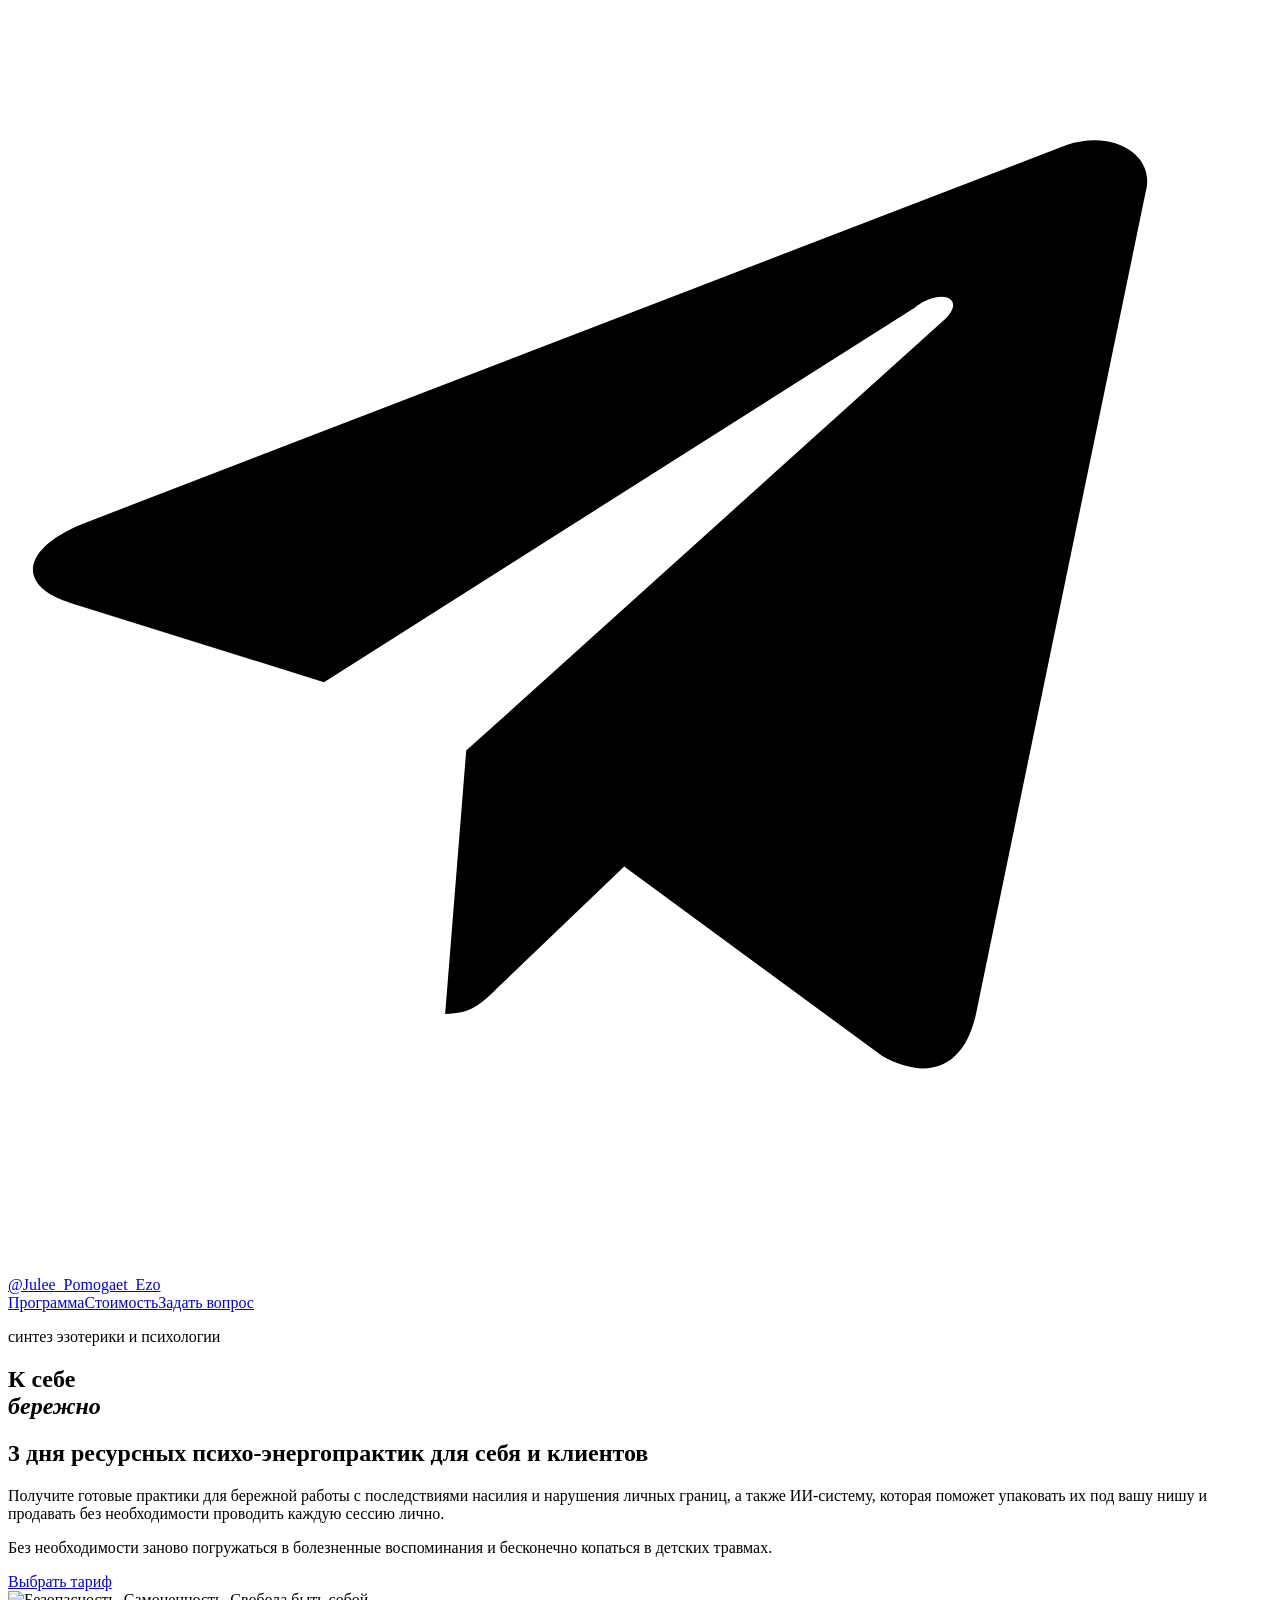
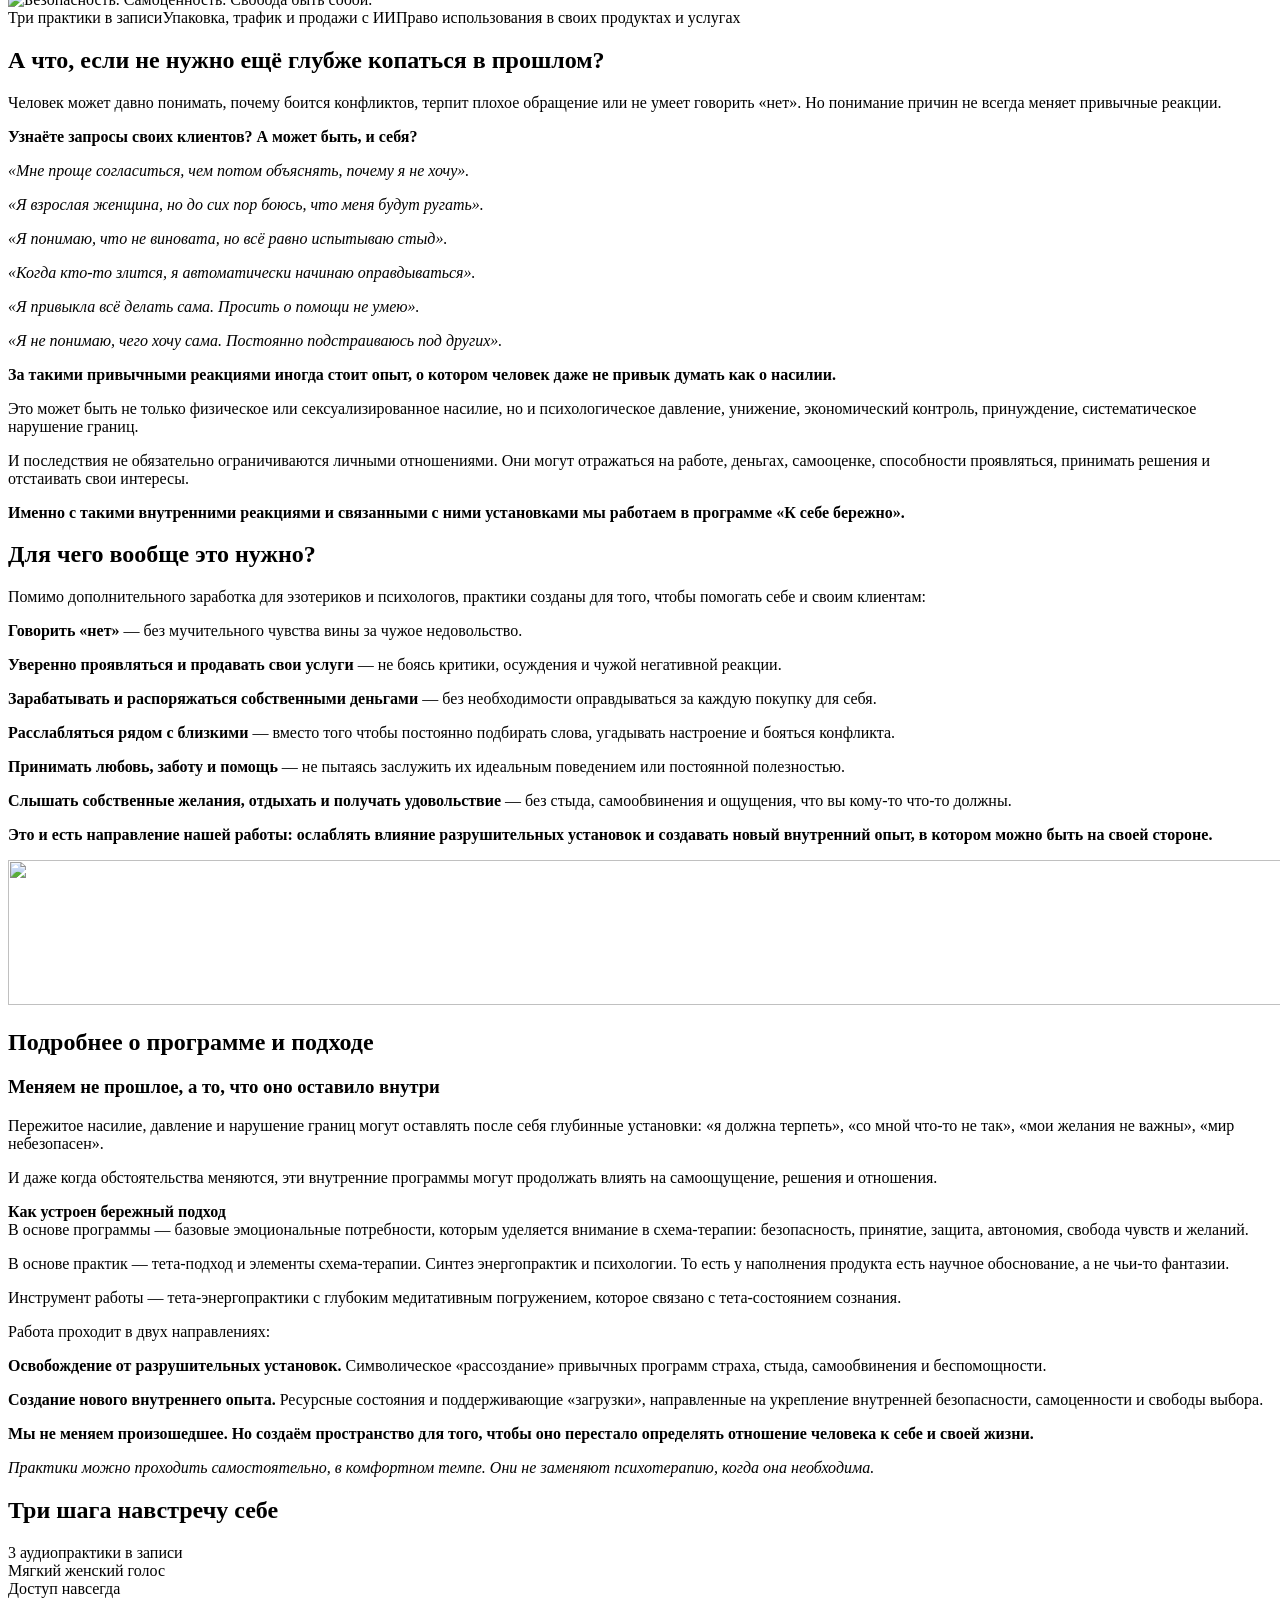
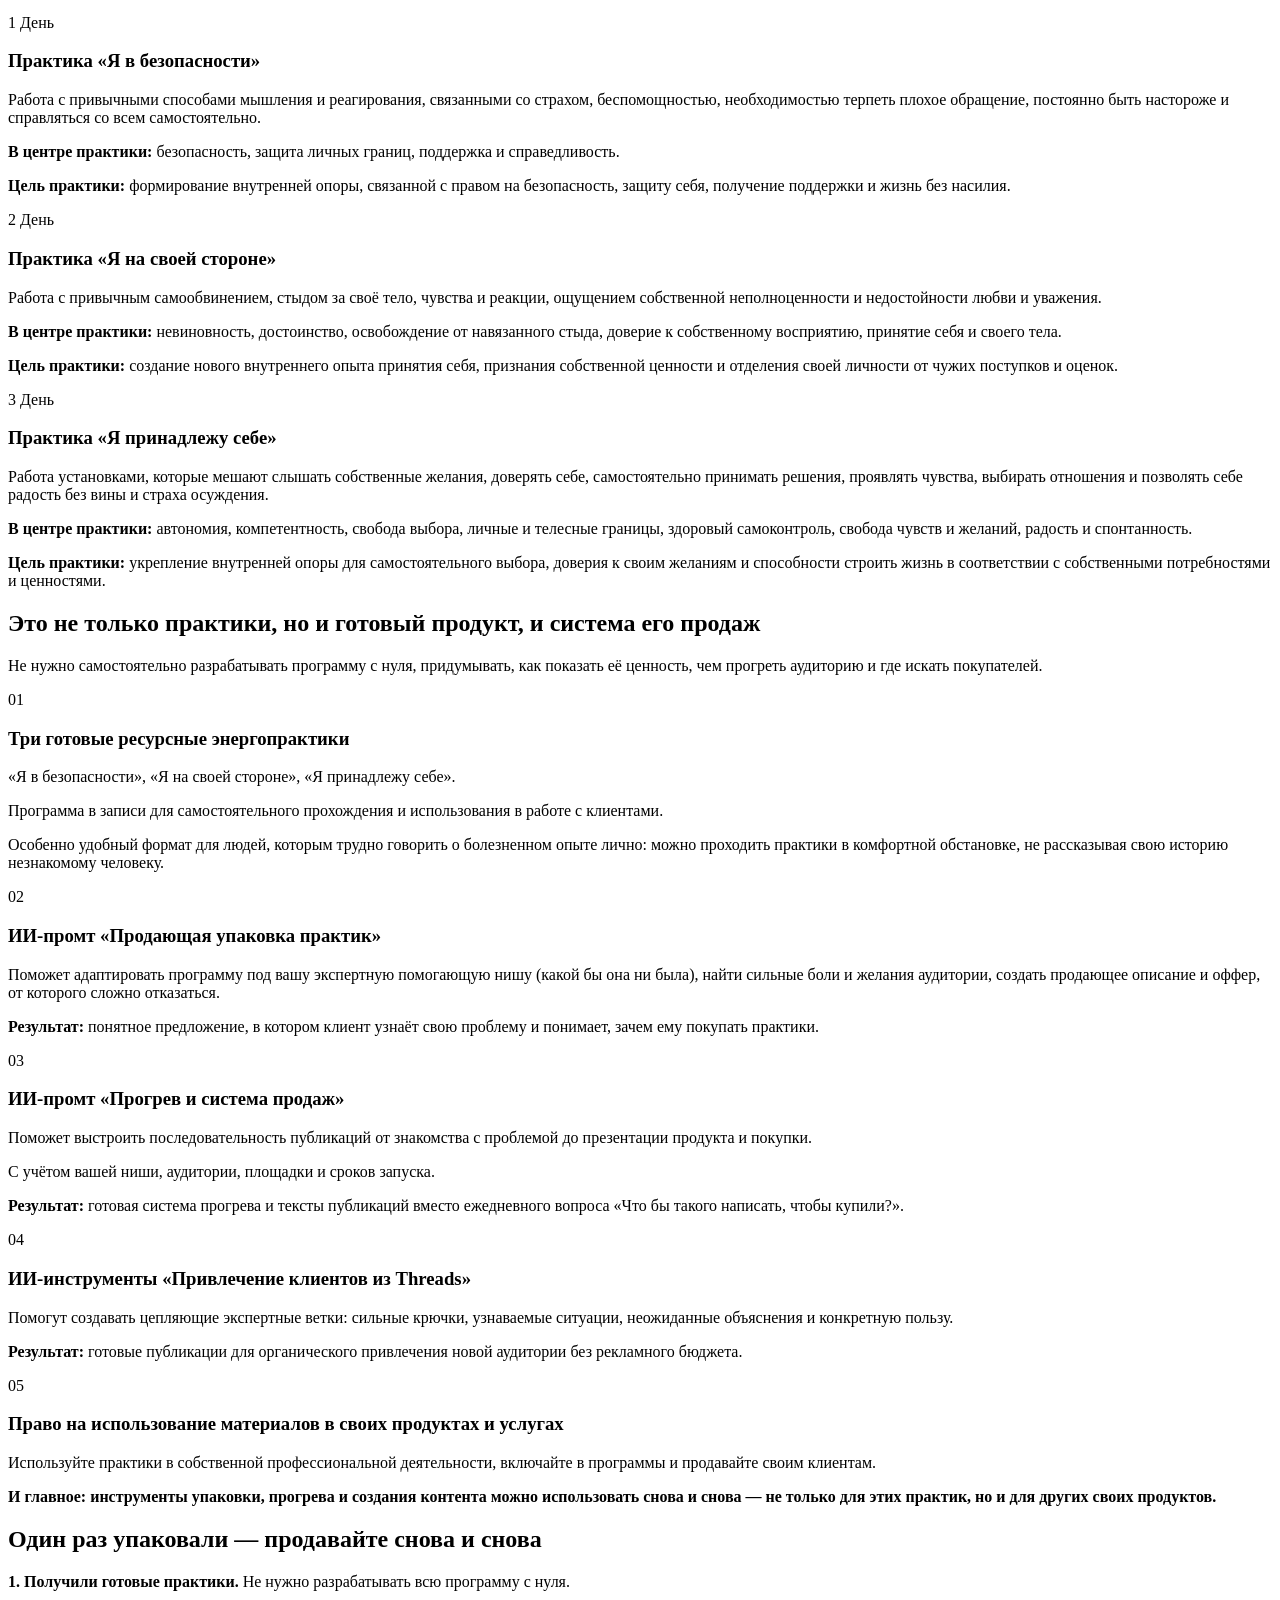
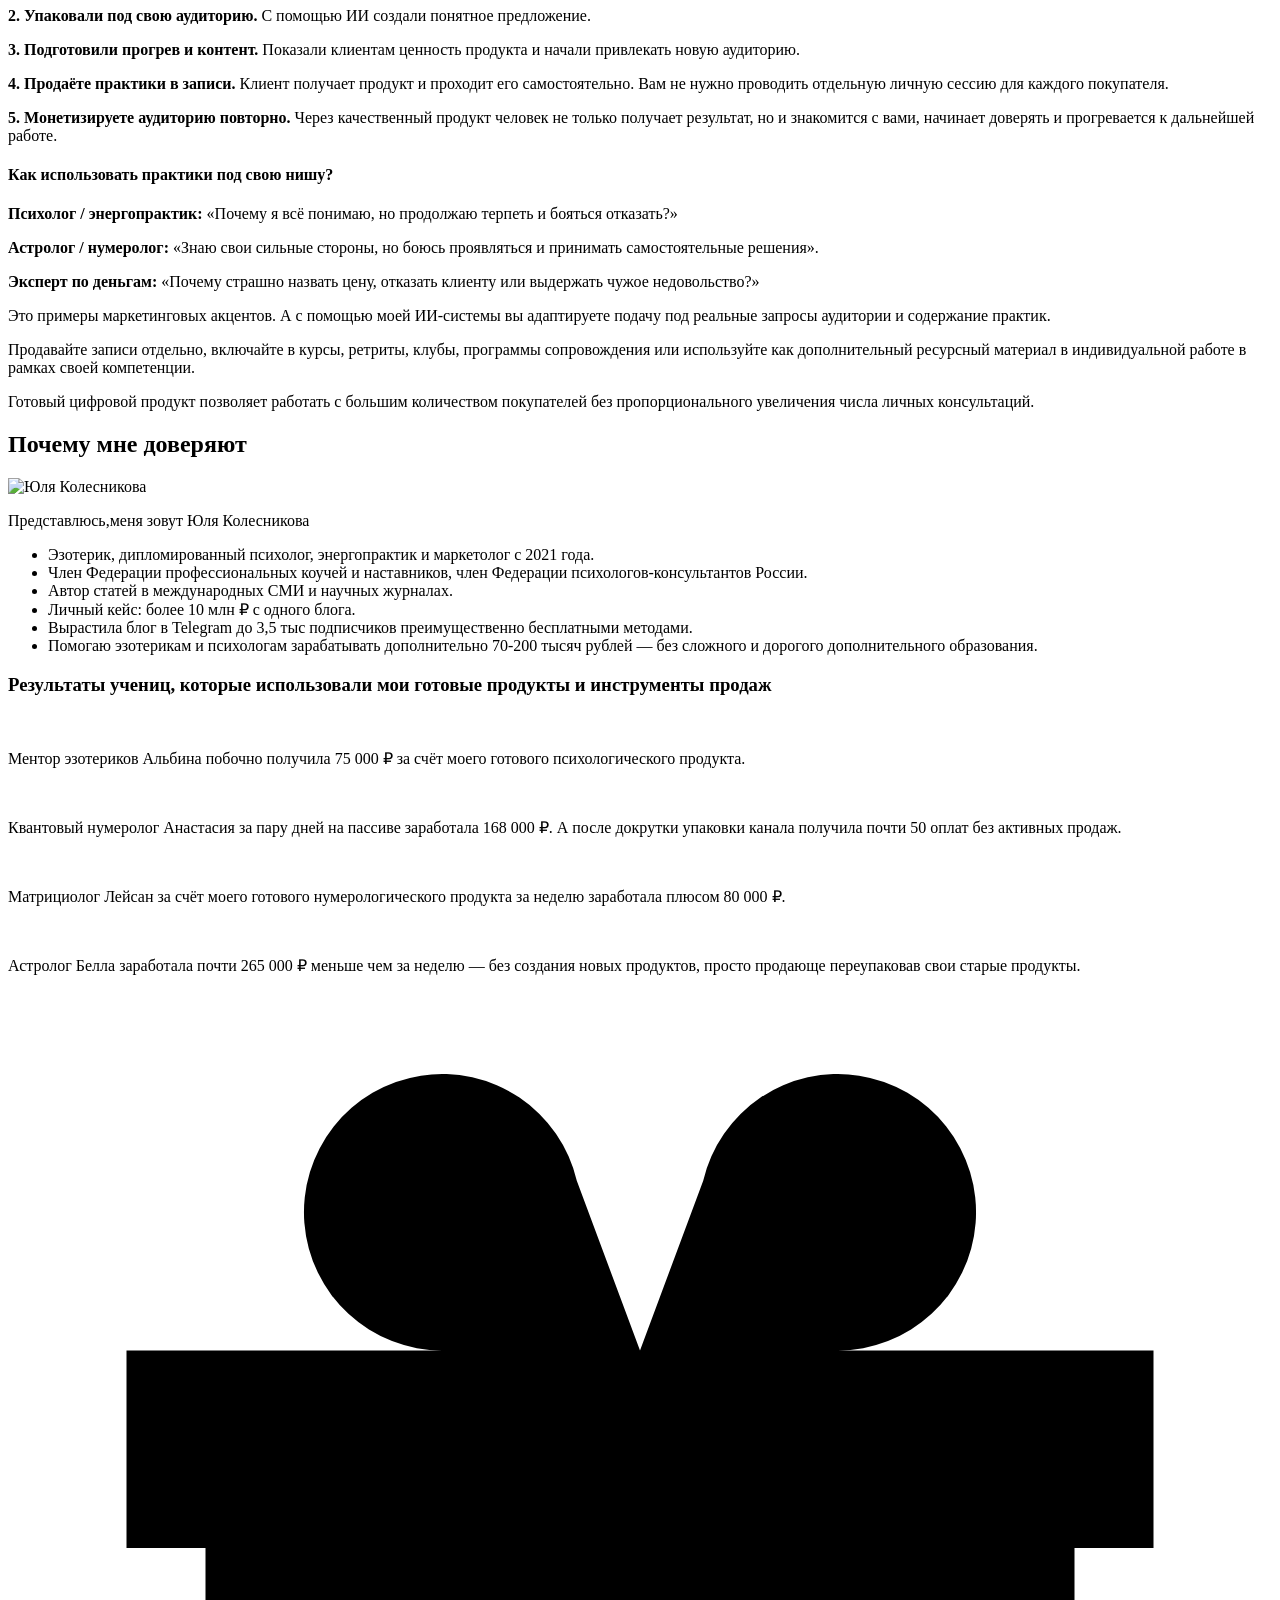
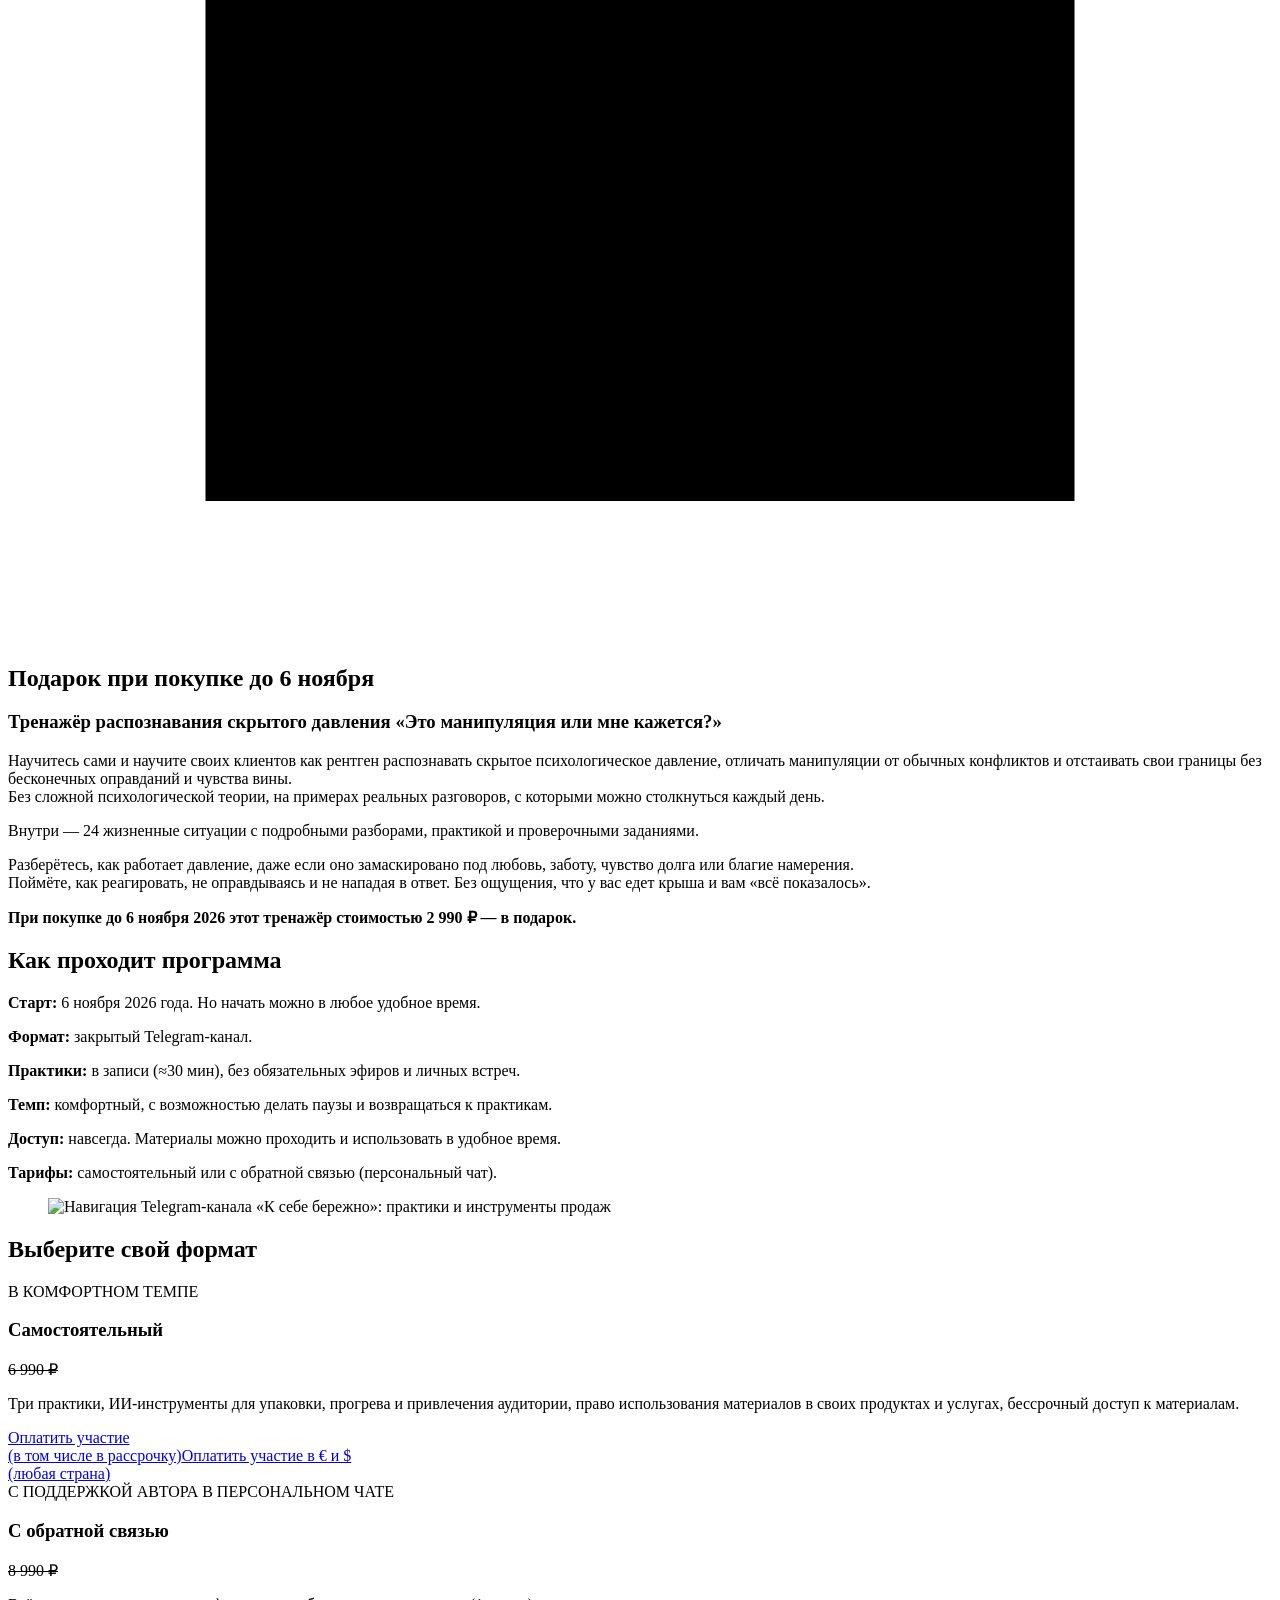
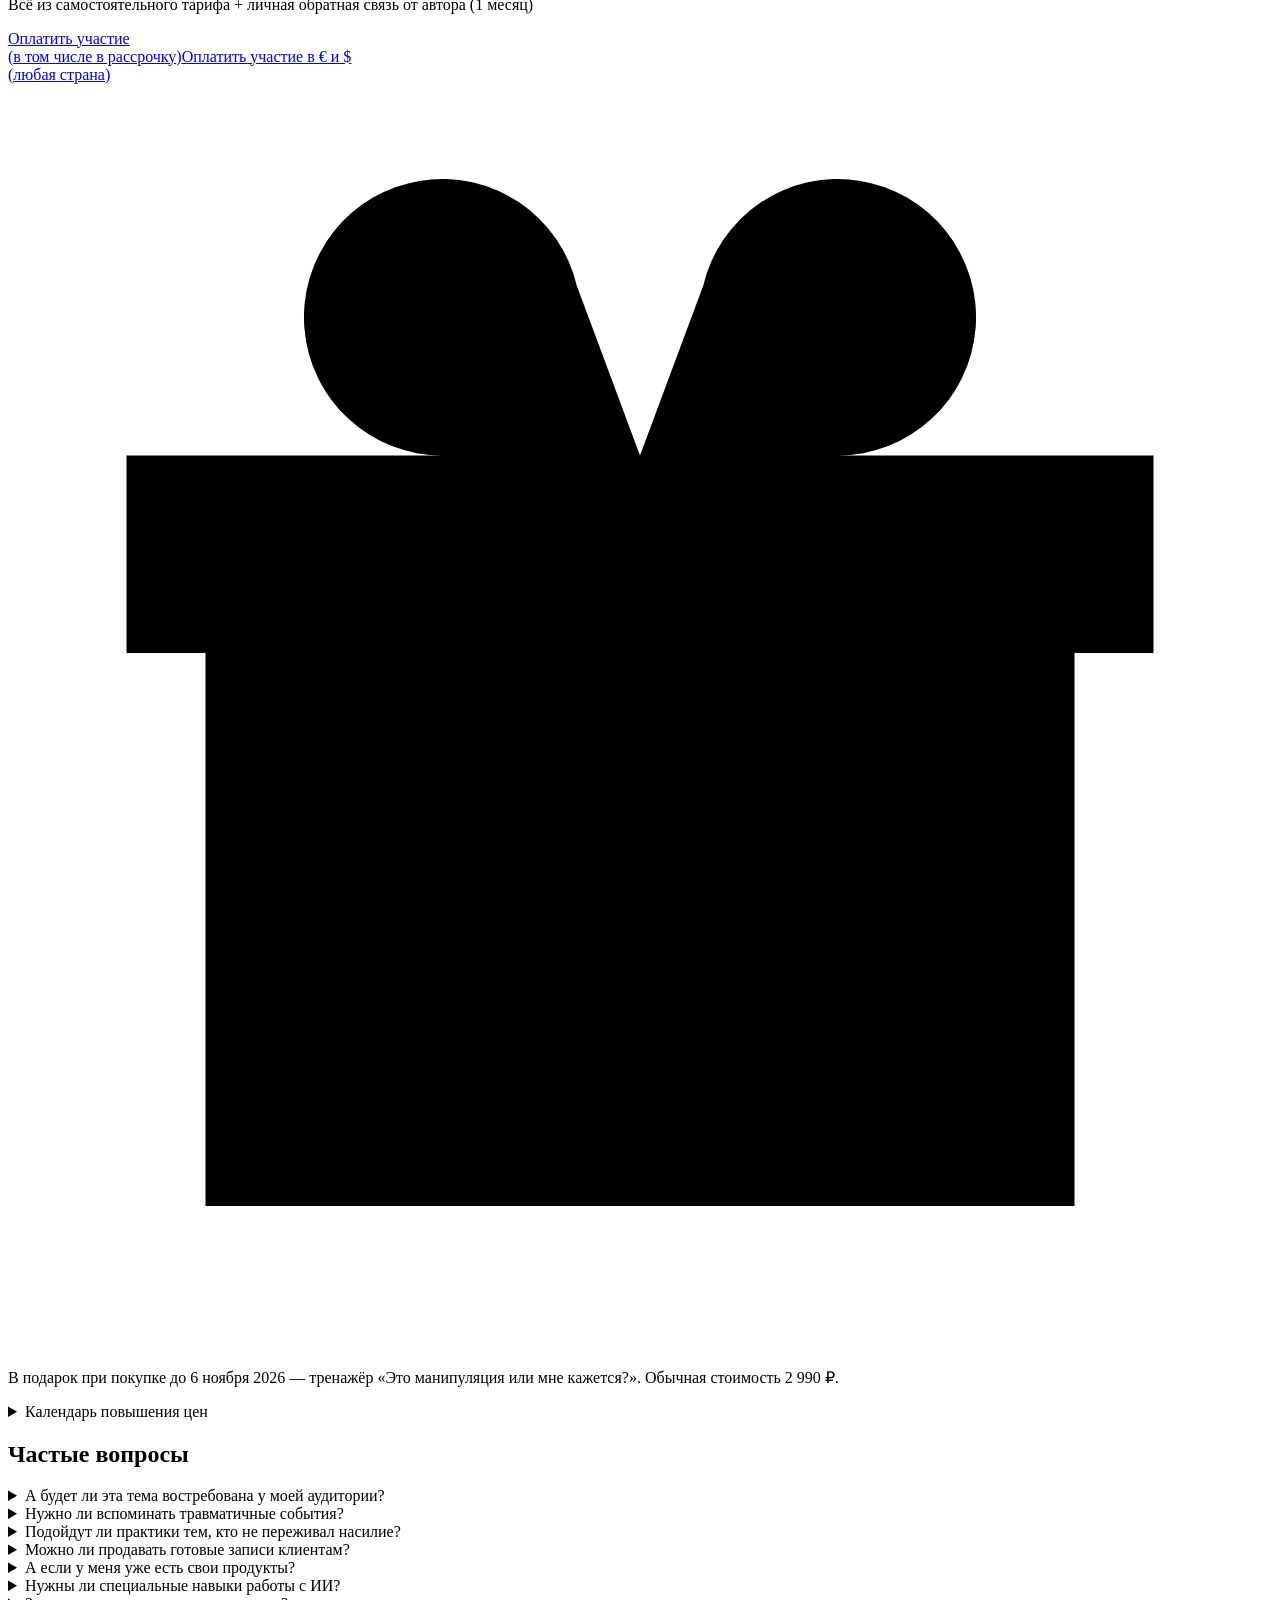
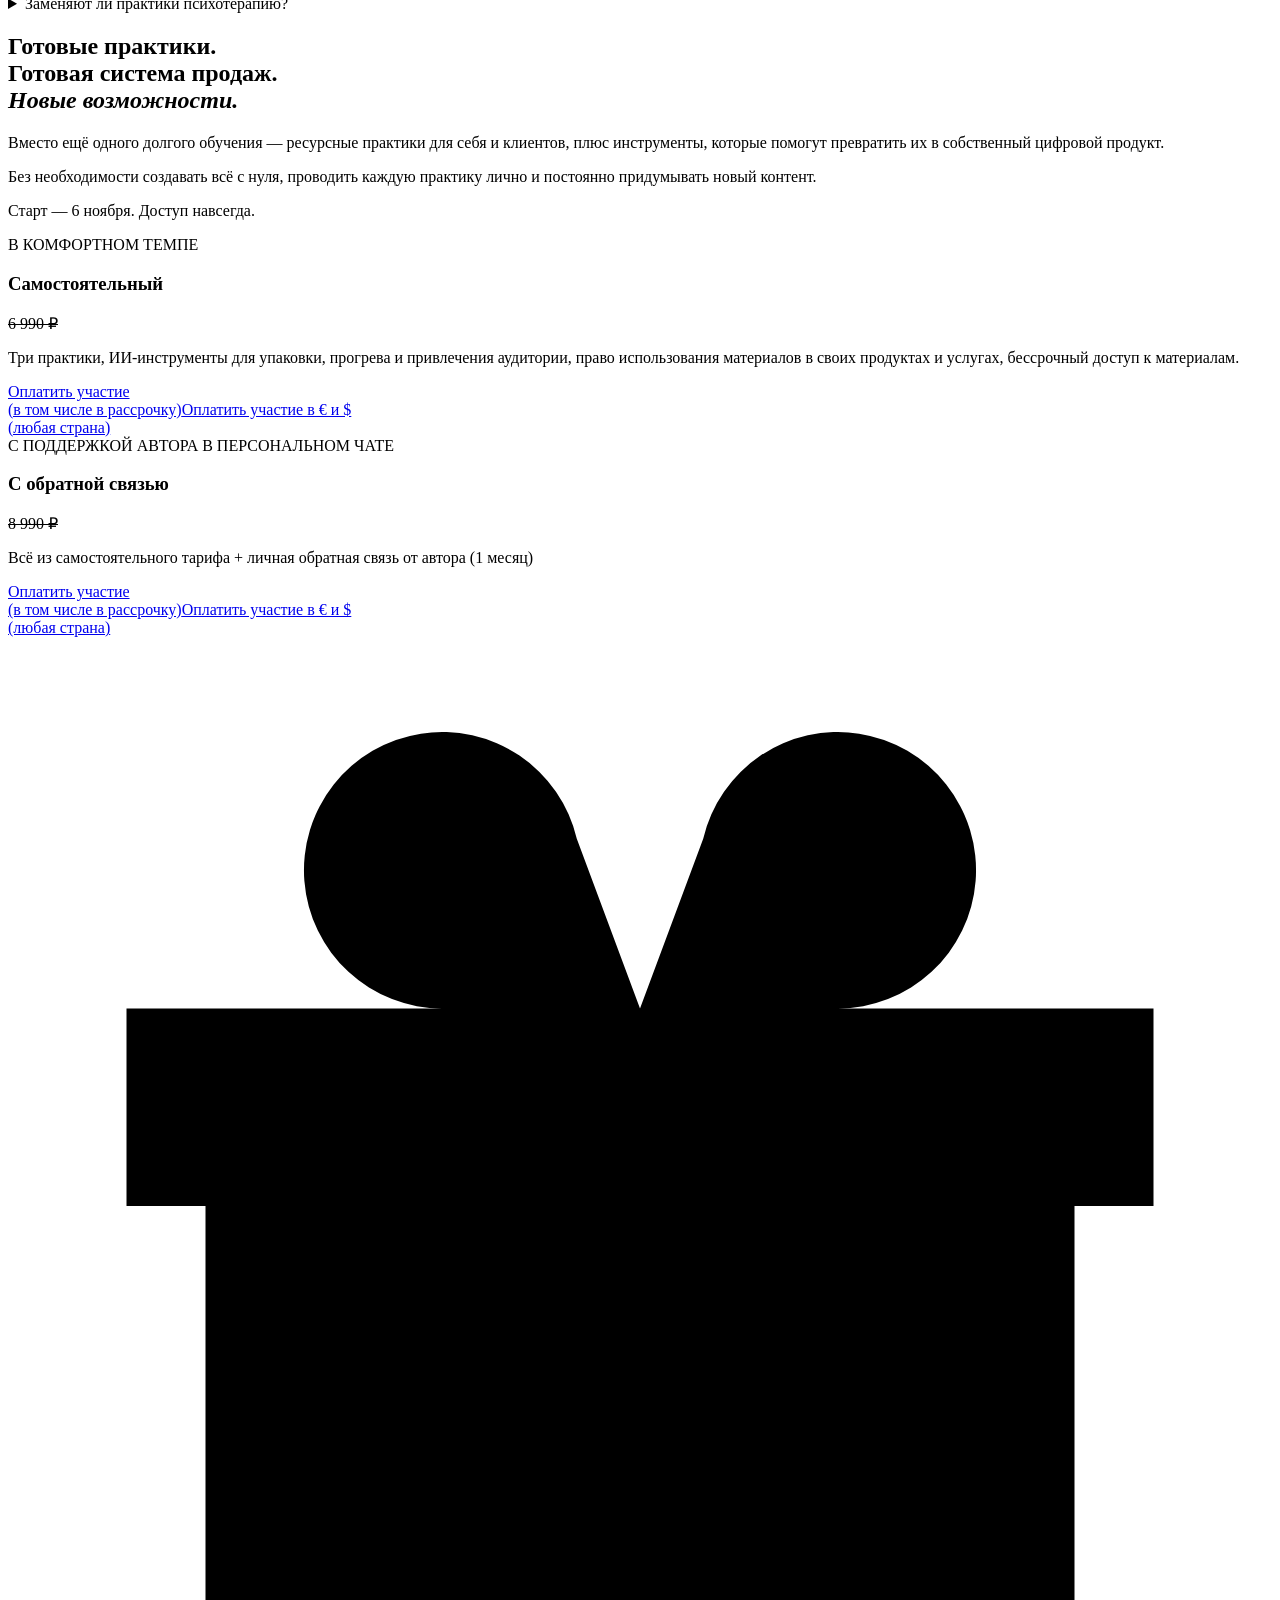
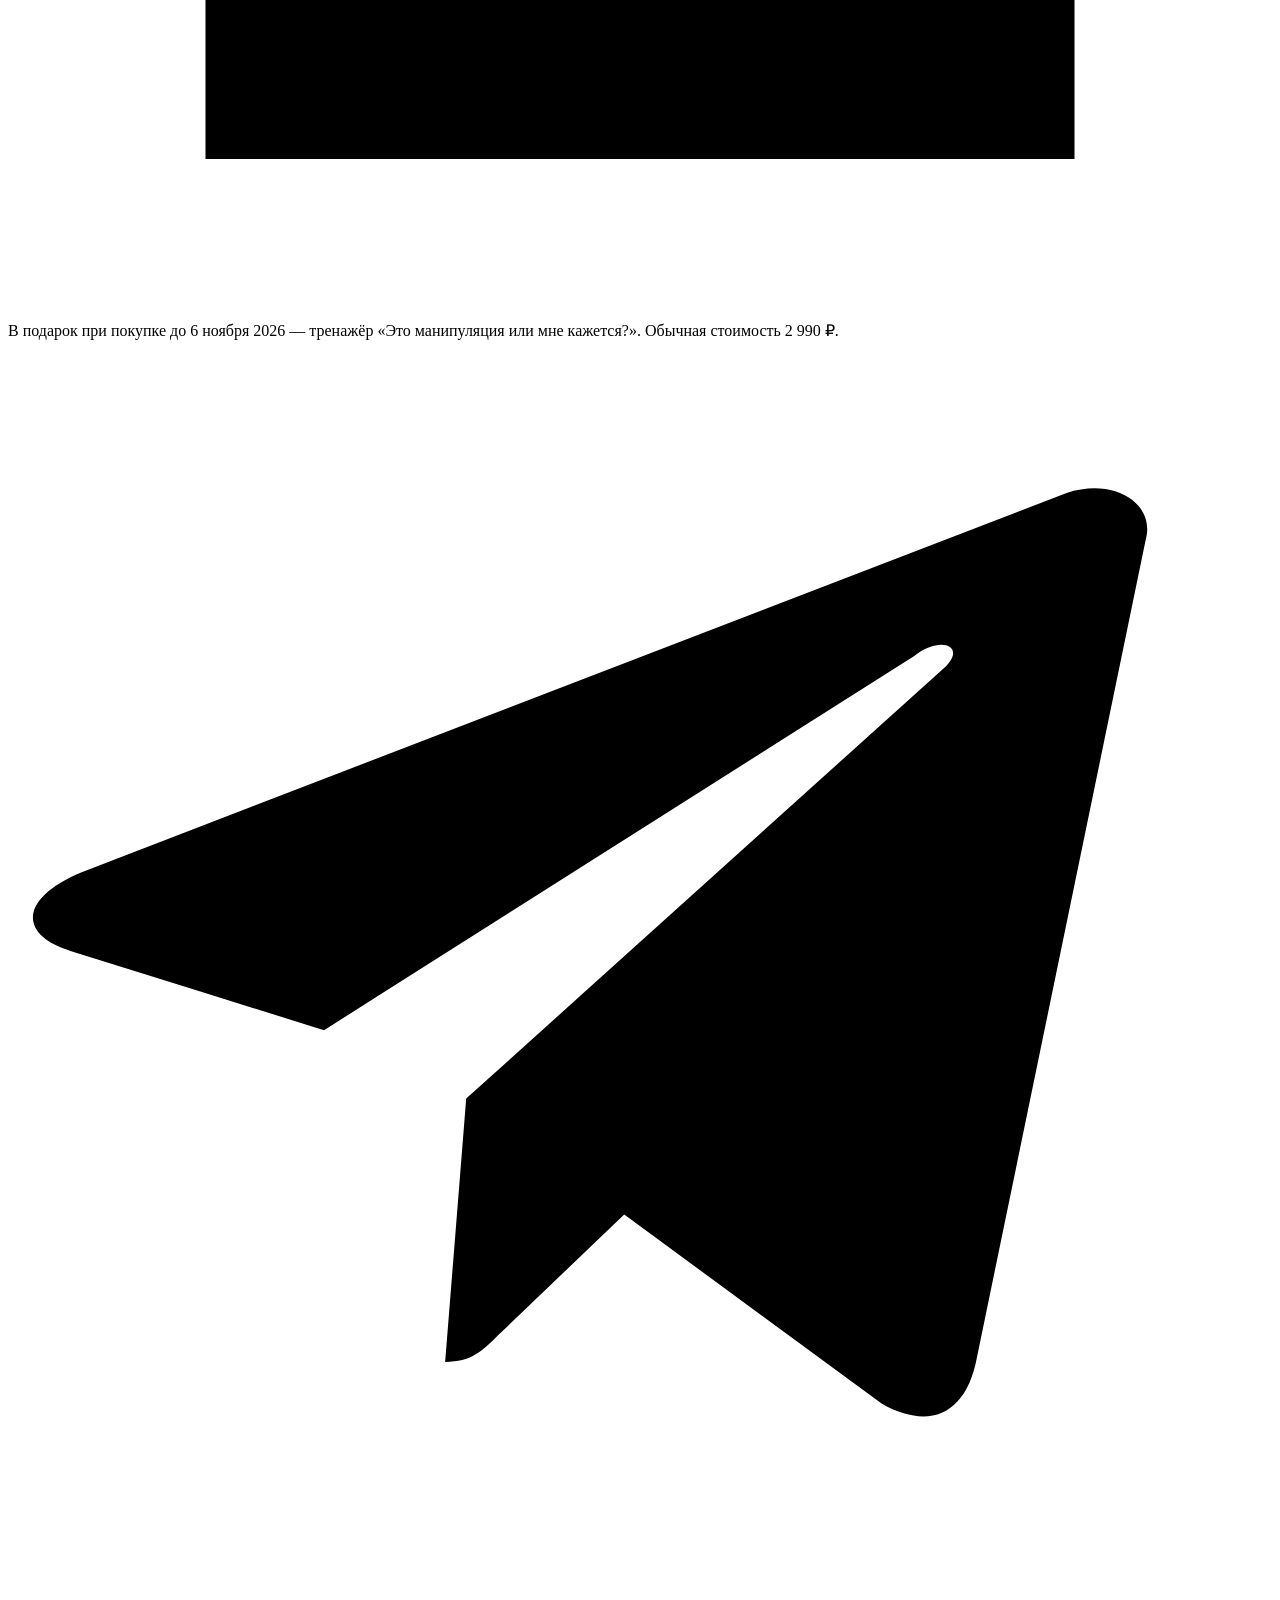
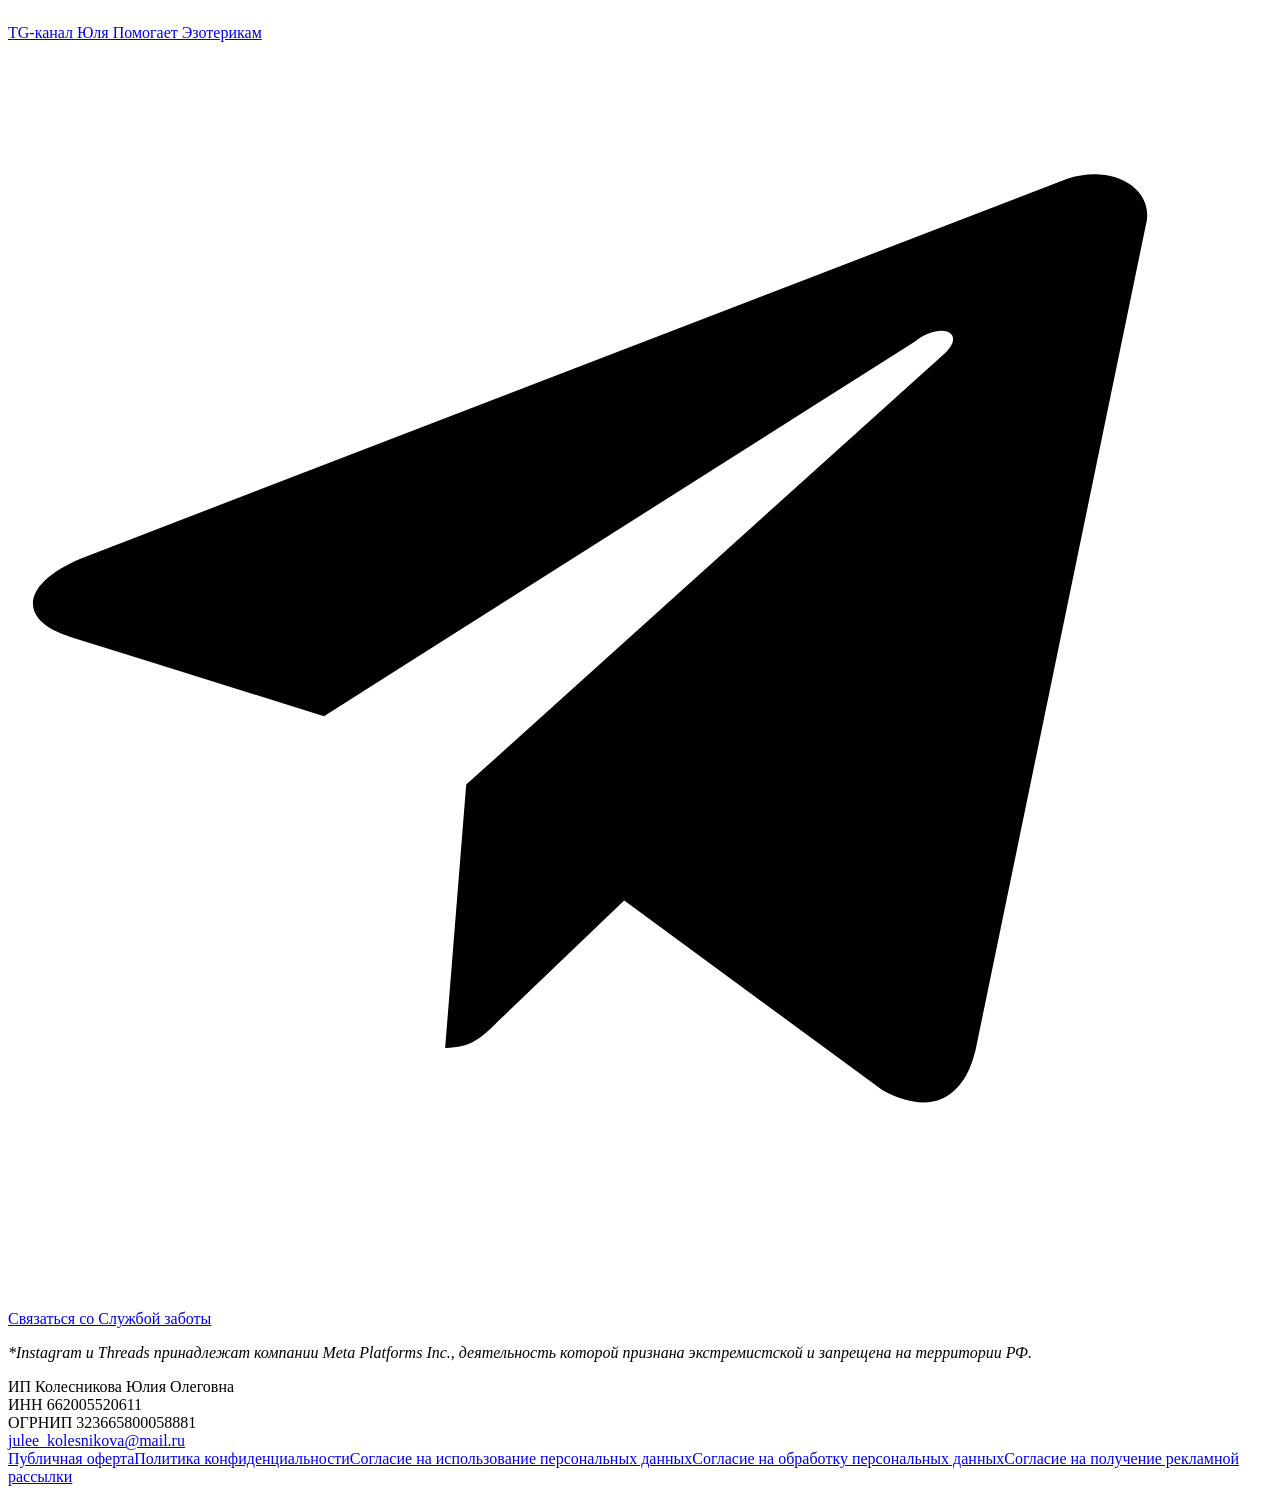
==== index.html @ 94a1aa0a "Add files via upload" ====
<!doctype html><html lang="ru"><head><meta charset="utf-8"><meta name="viewport" content="width=device-width,initial-scale=1"><title>К себе бережно — практики и система продаж | Юля Колесникова</title><meta name="description" content="Три ресурсные энергопрактики для себя и клиентов, ИИ-инструменты упаковки и продаж. Старт 6 ноября 2026. Доступ навсегда."><meta property="og:title" content="К себе бережно"><meta property="og:description" content="Готовые практики для себя, клиентов и заработка + система упаковки и продаж."><meta property="og:type" content="website"><meta property="og:locale" content="ru_RU"><link rel="icon" href="assets/favicon.svg" type="image/svg+xml"><link rel="stylesheet" href="style.css"></head><body><header class="wrap top"><a class="wordmark telegram-brand" href="https://t.me/Julee_Pomogaet_Ezo" target="_blank" rel="noopener noreferrer" aria-label="Telegram @Julee_Pomogaet_Ezo"><svg viewBox="0 0 24 24" aria-hidden="true"><path d="M21.6 3.5 18.4 19c-.2 1.1-.9 1.4-1.8.9l-4.9-3.6-2.4 2.3c-.3.3-.5.5-1 .5l.4-5 9.1-8.2c.4-.4-.1-.6-.6-.2L6 12.8 1.2 11.3c-1-.3-1-1 .2-1.5L20.1 2.6c.9-.3 1.7.2 1.5.9Z"/></svg><span>@Julee_Pomogaet_Ezo</span></a><nav><a href="#program">Программа</a><a href="#tariffs">Стоимость</a><a href="https://t.me/zabota_ezo" target="_blank" rel="noopener">Задать вопрос</a></nav></header><main><section class="hero"><div class="wrap hero-grid"><div><p class="hero-meta">синтез эзотерики и психологии</p><h1>К себе<br><em>бережно</em></h1><h2>3 дня ресурсных психо-энергопрактик для себя и клиентов</h2><p>Получите готовые практики для бережной работы с последствиями насилия и нарушения личных границ, а также ИИ-систему, которая поможет упаковать их под вашу нишу и продавать без необходимости проводить каждую сессию лично.</p><p>Без необходимости заново погружаться в болезненные воспоминания и бесконечно копаться в детских травмах.</p><div class="payment-actions"><a class="button" href="#tariffs">Выбрать тариф</a></div></div><div class="hero-art"><img src="assets/hero.webp" alt="Безопасность. Самоценность. Свобода быть собой." width="1243" height="1266" fetchpriority="high"></div></div><div class="wrap hero-bottom"><span>Три практики в записи</span><span>Упаковка, трафик и продажи с ИИ</span><span>Право использования в своих продуктах и услугах</span></div></section><section class="client-requests"><div class="wrap"><h2>А что, если не нужно ещё глубже копаться в прошлом?</h2><p>Человек может давно понимать, почему боится конфликтов, терпит плохое обращение или не умеет говорить «нет». Но понимание причин не всегда меняет привычные реакции.</p><p><strong>Узнаёте запросы своих клиентов? А может быть, и себя?</strong></p><p class="list-item"><em>«Мне проще согласиться, чем потом объяснять, почему я не хочу».</em></p><p class="list-item"><em>«Я взрослая женщина, но до сих пор боюсь, что меня будут ругать».</em></p><p class="list-item"><em>«Я понимаю, что не виновата, но всё равно испытываю стыд».</em></p><p class="list-item"><em>«Когда кто-то злится, я автоматически начинаю оправдываться».</em></p><p class="list-item"><em>«Я привыкла всё делать сама. Просить о помощи не умею».</em></p><p class="list-item"><em>«Я не понимаю, чего хочу сама. Постоянно подстраиваюсь под других».</em></p><p><strong>За такими привычными реакциями иногда стоит опыт, о котором человек даже не привык думать как о насилии.</strong></p><p>Это может быть не только физическое или сексуализированное насилие, но и психологическое давление, унижение, экономический контроль, принуждение, систематическое нарушение границ.</p><p>И последствия не обязательно ограничиваются личными отношениями. Они могут отражаться на работе, деньгах, самооценке, способности проявляться, принимать решения и отстаивать свои интересы.</p><p><strong>Именно с такими внутренними реакциями и связанными с ними установками мы работаем в программе «К себе бережно».</strong></p></div></section><section class="practice-purpose format-pattern"><div class="wrap"><h2>Для чего вообще это нужно?</h2><p>Помимо дополнительного заработка для эзотериков и психологов, практики созданы для того, чтобы помогать себе и своим клиентам:</p><p class="list-item"><strong>Говорить «нет»</strong> — без мучительного чувства вины за чужое недовольство.</p><p class="list-item"><strong>Уверенно проявляться и продавать свои услуги</strong> — не боясь критики, осуждения и чужой негативной реакции.</p><p class="list-item"><strong>Зарабатывать и распоряжаться собственными деньгами</strong> — без необходимости оправдываться за каждую покупку для себя.</p><p class="list-item"><strong>Расслабляться рядом с близкими</strong> — вместо того чтобы постоянно подбирать слова, угадывать настроение и бояться конфликта.</p><p class="list-item"><strong>Принимать любовь, заботу и помощь</strong> — не пытаясь заслужить их идеальным поведением или постоянной полезностью.</p><p class="list-item"><strong>Слышать собственные желания, отдыхать и получать удовольствие</strong> — без стыда, самообвинения и ощущения, что вы кому-то что-то должны.</p><p><strong>Это и есть направление нашей работы: ослаблять влияние разрушительных установок и создавать новый внутренний опыт, в котором можно быть на своей стороне.</strong></p></div></section><div class="section-divider" aria-hidden="true"><img src="assets/section-divider.webp" alt="" width="2048" height="145" loading="lazy"></div><section class="approach"><div class="wrap"><h2>Подробнее о программе и подходе</h2><h3 class="approach-lead unified-heading">Меняем не прошлое, а то, что оно оставило внутри</h3><p>Пережитое насилие, давление и нарушение границ могут оставлять после себя глубинные установки: «я должна терпеть», «со мной что-то не так», «мои желания не важны», «мир небезопасен».</p><p>И даже когда обстоятельства меняются, эти внутренние программы могут продолжать влиять на самоощущение, решения и отношения.</p><p><strong class="unified-heading">Как устроен бережный подход</strong><br>В основе программы — базовые эмоциональные потребности, которым уделяется внимание в схема-терапии: безопасность, принятие, защита, автономия, свобода чувств и желаний.</p><p>В основе практик — тета-подход и элементы схема-терапии. Синтез энергопрактик и психологии. То есть у наполнения продукта есть научное обоснование, а не чьи-то фантазии.</p><p>Инструмент работы — тета-энергопрактики с глубоким медитативным погружением, которое связано с тета-состоянием сознания.</p><p>Работа проходит в двух направлениях:</p><p class="list-item"><strong>Освобождение от разрушительных установок.</strong> Символическое «рассоздание» привычных программ страха, стыда, самообвинения и беспомощности.</p><p class="list-item"><strong>Создание нового внутреннего опыта.</strong> Ресурсные состояния и поддерживающие «загрузки», направленные на укрепление внутренней безопасности, самоценности и свободы выбора.</p><p><strong>Мы не меняем произошедшее. Но создаём пространство для того, чтобы оно перестало определять отношение человека к себе и своей жизни.</strong></p><p><em>Практики можно проходить самостоятельно, в комфортном темпе. Они не заменяют психотерапию, когда она необходима.</em></p></div></section><section id="program" class="program"><div class="wrap"><h2>Три шага навстречу себе</h2><p class="program-meta">3 аудиопрактики в записи<br>Мягкий женский голос<br>Доступ навсегда</p><div class="cards three"><article><span class="index">1 День</span><h3>Практика «Я в безопасности»</h3><p>Работа с привычными способами мышления и реагирования, связанными со страхом, беспомощностью, необходимостью терпеть плохое обращение, постоянно быть настороже и справляться со всем самостоятельно.</p><p><strong>В центре практики:</strong> безопасность, защита личных границ, поддержка и справедливость.</p><p><strong>Цель практики:</strong> формирование внутренней опоры, связанной с правом на безопасность, защиту себя, получение поддержки и жизнь без насилия.</p></article><article><span class="index">2 День</span><h3>Практика «Я на своей стороне»</h3><p>Работа с привычным самообвинением, стыдом за своё тело, чувства и реакции, ощущением собственной неполноценности и недостойности любви и уважения.</p><p><strong>В центре практики:</strong> невиновность, достоинство, освобождение от навязанного стыда, доверие к собственному восприятию, принятие себя и своего тела.</p><p><strong>Цель практики:</strong> создание нового внутреннего опыта принятия себя, признания собственной ценности и отделения своей личности от чужих поступков и оценок.</p></article><article><span class="index">3 День</span><h3>Практика «Я принадлежу себе»</h3><p>Работа установками, которые мешают слышать собственные желания, доверять себе, самостоятельно принимать решения, проявлять чувства, выбирать отношения и позволять себе радость без вины и страха осуждения.</p><p><strong>В центре практики:</strong> автономия, компетентность, свобода выбора, личные и телесные границы, здоровый самоконтроль, свобода чувств и желаний, радость и спонтанность.</p><p><strong>Цель практики:</strong> укрепление внутренней опоры для самостоятельного выбора, доверия к своим желаниям и способности строить жизнь в соответствии с собственными потребностями и ценностями.</p></article></div></div></section><section class="kit-section dark"><div class="wrap"><h2>Это не только практики, но и готовый продукт, и система его продаж</h2><p>Не нужно самостоятельно разрабатывать программу с нуля, придумывать, как показать её ценность, чем прогреть аудиторию и где искать покупателей.</p><div class="cards kit"><article><span class="index">01</span><h3>Три готовые ресурсные энергопрактики</h3><p>«Я в безопасности», «Я на своей стороне», «Я принадлежу себе».</p><p>Программа в записи для самостоятельного прохождения и использования в работе с клиентами.</p><p>Особенно удобный формат для людей, которым трудно говорить о болезненном опыте лично: можно проходить практики в комфортной обстановке, не рассказывая свою историю незнакомому человеку.</p></article><article><span class="index">02</span><h3>ИИ-промт «Продающая упаковка практик»</h3><p>Поможет адаптировать программу под вашу экспертную помогающую нишу (какой бы она ни была), найти сильные боли и желания аудитории, создать продающее описание и оффер, от которого сложно отказаться.</p><p><strong>Результат:</strong> понятное предложение, в котором клиент узнаёт свою проблему и понимает, зачем ему покупать практики.</p></article><article><span class="index">03</span><h3>ИИ-промт «Прогрев и система продаж»</h3><p>Поможет выстроить последовательность публикаций от знакомства с проблемой до презентации продукта и покупки.</p><p>С учётом вашей ниши, аудитории, площадки и сроков запуска.</p><p><strong>Результат:</strong> готовая система прогрева и тексты публикаций вместо ежедневного вопроса «Что бы такого написать, чтобы купили?».</p></article><article><span class="index">04</span><h3>ИИ-инструменты «Привлечение клиентов из Threads»</h3><p>Помогут создавать цепляющие экспертные ветки: сильные крючки, узнаваемые ситуации, неожиданные объяснения и конкретную пользу.</p><p><strong>Результат:</strong> готовые публикации для органического привлечения новой аудитории без рекламного бюджета.</p></article><article><span class="index">05</span><h3>Право на использование материалов в своих продуктах и услугах</h3><p>Используйте практики в собственной профессиональной деятельности, включайте в программы и продавайте своим клиентам.</p><p><strong>И главное: инструменты упаковки, прогрева и создания контента можно использовать снова и снова — не только для этих практик, но и для других своих продуктов.</strong></p></article></div></div></section><section class=""><div class="wrap"><h2>Один раз упаковали — продавайте снова и снова</h2><p><strong>1. Получили готовые практики.</strong> Не нужно разрабатывать всю программу с нуля.</p><p><strong>2. Упаковали под свою аудиторию.</strong> С помощью ИИ создали понятное предложение.</p><p><strong>3. Подготовили прогрев и контент.</strong> Показали клиентам ценность продукта и начали привлекать новую аудиторию.</p><p><strong>4. Продаёте практики в записи.</strong> Клиент получает продукт и проходит его самостоятельно. Вам не нужно проводить отдельную личную сессию для каждого покупателя.</p><p><strong>5. Монетизируете аудиторию повторно.</strong> Через качественный продукт человек не только получает результат, но и знакомится с вами, начинает доверять и прогревается к дальнейшей работе.</p><h4 class="niche-heading unified-heading">Как использовать практики под свою нишу?</h4><p><strong>Психолог / энергопрактик:</strong> «Почему я всё понимаю, но продолжаю терпеть и бояться отказать?»</p><p><strong>Астролог / нумеролог:</strong> «Знаю свои сильные стороны, но боюсь проявляться и принимать самостоятельные решения».</p><p><strong>Эксперт по деньгам:</strong> «Почему страшно назвать цену, отказать клиенту или выдержать чужое недовольство?»</p><p>Это примеры маркетинговых акцентов. А с помощью моей ИИ-системы вы адаптируете подачу под реальные запросы аудитории и содержание практик.</p><p>Продавайте записи отдельно, включайте в курсы, ретриты, клубы, программы сопровождения или используйте как дополнительный ресурсный материал в индивидуальной работе в рамках своей компетенции.</p><p>Готовый цифровой продукт позволяет работать с большим количеством покупателей без пропорционального увеличения числа личных консультаций.</p></div></section><section class=author-section><div class=wrap><h2>Почему мне доверяют</h2><div class=author-intro><div class=author-photo><img src="assets/source-15.jpg" alt="Юля Колесникова"></div><p class="script author-name"><span>Представлюсь,</span><span>меня зовут Юля Колесникова</span></p></div><ul class=author-list><li>Эзотерик, дипломированный психолог, энергопрактик и маркетолог с 2021 года.<li>Член Федерации профессиональных коучей и наставников, член Федерации психологов-консультантов России.<li>Автор статей в международных СМИ и научных журналах.<li>Личный кейс: более 10 млн <span class="currency">₽</span> с одного блога.<li>Вырастила блог в Telegram до 3,5 тыс подписчиков преимущественно бесплатными методами.<li>Помогаю эзотерикам и психологам зарабатывать дополнительно 70-200 тысяч рублей — без сложного и дорогого дополнительного образования.</ul><h3 class=cases-title>Результаты учениц, которые использовали мои готовые продукты и инструменты продаж</h3><div class=cases-grid><article class=case-card><img src="assets/source-19.png" alt><p>Ментор эзотериков Альбина побочно получила 75 000 <span class="currency">₽</span> за счёт моего готового психологического продукта.</p></article><article class=case-card><img src=assets/source-17.png alt><p>Квантовый нумеролог Анастасия за пару дней на пассиве заработала 168 000 <span class="currency">₽</span>. А после докрутки упаковки канала получила почти 50 оплат без активных продаж.</p></article><article class=case-card><img src="assets/source-18.png" alt><p>Матрициолог Лейсан за счёт моего готового нумерологического продукта за неделю заработала плюсом 80 000 <span class="currency">₽</span>.</p></article><article class=case-card><img src=assets/source-16.png alt><p>Астролог Белла заработала почти 265 000 <span class="currency">₽</span> меньше чем за неделю — без создания новых продуктов, просто продающе переупаковав свои старые продукты.</p></article></div></div></section><section class="bonus"><div class="wrap"><h2 class="gift-heading"><svg class="gift-heading-icon" viewBox="0 0 32 32" aria-hidden="true"><path d="M5 14h22v14H5zM3 9h26v5H3zM16 9v19M16 9h-5a3.5 3.5 0 1 1 3.4-4.3L16 9Zm0 0h5a3.5 3.5 0 1 0-3.4-4.3L16 9Z"/></svg><span>Подарок при покупке до 6 ноября</span></h2><h3>Тренажёр распознавания скрытого давления «Это манипуляция или мне кажется?»</h3><p>Научитесь сами и научите своих клиентов как рентген распознавать скрытое психологическое давление, отличать манипуляции от обычных конфликтов и отстаивать свои границы без бесконечных оправданий и чувства вины.<br>Без сложной психологической теории, на примерах реальных разговоров, с которыми можно столкнуться каждый день.</p><p>Внутри — 24 жизненные ситуации с подробными разборами, практикой и проверочными заданиями.</p><p>Разберётесь, как работает давление, даже если оно замаскировано под любовь, заботу, чувство долга или благие намерения.<br>Поймёте, как реагировать, не оправдываясь и не нападая в ответ. Без ощущения, что у вас едет крыша и вам «всё показалось».</p><p><strong>При покупке до 6 ноября 2026 этот тренажёр стоимостью 2 990 <span class="currency">₽</span> — в подарок.</strong></p></div></section><section id="format" class="format-pattern"><div class="wrap format-layout"><div class="format-copy"><h2>Как проходит программа</h2><p><strong>Старт:</strong> 6 ноября 2026 года. Но начать можно в любое удобное время.</p><p><strong>Формат:</strong> закрытый Telegram-канал.</p><p><strong>Практики:</strong> в записи (≈30 мин), без обязательных эфиров и личных встреч.</p><p><strong>Темп:</strong> комфортный, с возможностью делать паузы и возвращаться к практикам.</p><p><strong>Доступ:</strong> навсегда. Материалы можно проходить и использовать в удобное время.</p><p><strong>Тарифы:</strong> самостоятельный или с обратной связью (персональный чат).</p></div><figure class="format-screen"><img src="assets/telegram-navigation.webp" alt="Навигация Telegram-канала «К себе бережно»: практики и инструменты продаж" width="930" height="1487" loading="lazy"></figure></div></section><section id="tariffs"><div class="wrap"><h2>Выберите свой формат</h2><p class="price-status"></p><div class="tariffs"><article><span class="eyebrow">В КОМФОРТНОМ ТЕМПЕ</span><h3>Самостоятельный</h3><div class="tariff-price-row"><div class="amount standard"></div><s class="old-price" aria-label="Прежняя цена 6 990 рублей">6 990 <span class="currency">₽</span></s></div><p class="installment" data-installment="standard"></p><p>Три практики, ИИ-инструменты для упаковки, прогрева и привлечения аудитории, право использования материалов в своих продуктах и услугах, бессрочный доступ к материалам.</p><div class="payment-actions tariff-actions"><a class="button" href="https://payform.ru/h4cVy2h/" data-pay="standard">Оплатить участие<br><span>(в том числе в рассрочку)</span></a><a class="button foreign-button" href="https://app.lava.top/products/75081164-daa8-4107-91b6-67a5bfd3730a" data-pay="foreign" data-plan="standard">Оплатить участие в € и $<br><span>(любая страна)</span></a></div></article><article class="featured"><span class="eyebrow">С ПОДДЕРЖКОЙ АВТОРА В ПЕРСОНАЛЬНОМ ЧАТЕ</span><h3>С обратной связью</h3><div class="tariff-price-row"><div class="amount feedback"></div><s class="old-price" aria-label="Прежняя цена 8 990 рублей">8 990 <span class="currency">₽</span></s></div><p class="installment" data-installment="feedback"></p><p>Всё из самостоятельного тарифа + личная обратная связь от автора (1 месяц)</p><div class="payment-actions tariff-actions"><a class="button" href="https://payform.ru/i5cVy2P/" data-pay="feedback">Оплатить участие<br><span>(в том числе в рассрочку)</span></a><a class="button foreign-button" href="https://app.lava.top/products/75081164-daa8-4107-91b6-67a5bfd3730a" data-pay="foreign" data-plan="feedback">Оплатить участие в € и $<br><span>(любая страна)</span></a></div></article></div><p class="gift-note tariff-gift"><svg viewBox="0 0 32 32" aria-hidden="true"><path d="M5 14h22v14H5zM3 9h26v5H3zM16 9v19M16 9h-5a3.5 3.5 0 1 1 3.4-4.3L16 9Zm0 0h5a3.5 3.5 0 1 0-3.4-4.3L16 9Z"/></svg><span>В подарок при покупке до 6 ноября 2026 — тренажёр «Это манипуляция или мне кажется?». Обычная стоимость 2 990 <span class="currency">₽</span>.</span></p><details><summary>Календарь повышения цен</summary><table><thead><tr><th>Дата</th><th>Самостоятельный</th><th>С обратной связью</th></tr></thead><tbody><tr><td>2 ноября</td><td>3 490 <span class="currency">₽</span></td><td>5 490 <span class="currency">₽</span></td></tr><tr><td>3 ноября</td><td>3 990 <span class="currency">₽</span></td><td>5 990 <span class="currency">₽</span></td></tr><tr><td>4 ноября</td><td>4 990 <span class="currency">₽</span></td><td>6 990 <span class="currency">₽</span></td></tr><tr><td>С 5 ноября</td><td>5 490 <span class="currency">₽</span></td><td>7 490 <span class="currency">₽</span></td></tr></tbody></table></details></div></section><section class="faq"><div class="wrap"><h2>Частые вопросы</h2><details><summary>А будет ли эта тема востребована у моей аудитории?</summary><p>По данным ЮНИСЕФ, около 1,6 миллиарда детей (двое из трёх) регулярно подвергаются физическим наказаниям или психологической агрессии. А по оценкам ВОЗ, почти 840 миллионов женщин (каждая третья) переживали физическое или сексуальное насилие.</p><p>Тема гораздо шире, чем кажется. Многие люди молчат о пережитом, не знают, к кому обратиться и какой продукт выбрать, ведь об этом не принято говорить. И возможно, именно через вас эти практики помогут кому-то сделать первый шаг к себе.</p></details><details><summary>Нужно ли вспоминать травматичные события?</summary><p>Нет, практики не требуют намеренно возвращаться к болезненным воспоминаниям или рассказывать о пережитом. Однако при работе с чувствительными темами могут возникать неожиданные эмоции. Вы можете остановиться в любой момент, и также в любой момент продолжить.</p></details><details><summary>Подойдут ли практики тем, кто не переживал насилие?</summary><p>Программа также затрагивает темы личных границ, самоценности, права на собственные чувства, желания и решения. Эти запросы актуальны не только для людей с опытом насилия.</p><p>И также важно помнить, что насилие бывает не только сексуальным или физическим, но и но и психологическим, эмоциональным, экономическим. Оно может проявляться через унижение, обесценивание, угрозы, контроль, манипуляции, принуждение и систематическое нарушение личных границ.</p><p>Причём человек может годами жить в таких условиях, считая происходящее нормой, и даже не осознавать, что столкнулся с насилием.</p></details><details><summary>Можно ли продавать готовые записи клиентам?</summary><p>Да. Вы можете как использовать готовые записанные практики в своих продуктах и услугах, продавать их своим клиентам, так и переписать их своим голосом.</p></details><details><summary>А если у меня уже есть свои продукты?</summary><p>Используйте ИИ-инструменты для упаковки, прогрева и продвижения собственных продуктов. Практики можно пройти самостоятельно или включить в профессиональную работу в любом формате.</p></details><details><summary>Нужны ли специальные навыки работы с ИИ?</summary><p>Нет. Вы получаете готовые промты с последовательными инструкциями.</p></details><details><summary>Заменяют ли практики психотерапию?</summary><p>Нельзя утверждать. Это ресурсная медитативная программа, а не лечение психологической травмы. При выраженных травматических симптомах или кризисных состояниях необходима соответствующая профессиональная помощь.</p></details></div></section><section class="final dark"><div class="wrap"><h2>Готовые практики.<br>Готовая система продаж.<br><em>Новые возможности.</em></h2><p>Вместо ещё одного долгого обучения — ресурсные практики для себя и клиентов, плюс инструменты, которые помогут превратить их в собственный цифровой продукт.</p><p>Без необходимости создавать всё с нуля, проводить каждую практику лично и постоянно придумывать новый контент.</p><p>Старт — 6 ноября. Доступ навсегда.</p><div class="tariffs"><article><span class="eyebrow">В КОМФОРТНОМ ТЕМПЕ</span><h3>Самостоятельный</h3><div class="tariff-price-row"><div class="amount standard"></div><s class="old-price" aria-label="Прежняя цена 6 990 рублей">6 990 <span class="currency">₽</span></s></div><p class="installment" data-installment="standard"></p><p>Три практики, ИИ-инструменты для упаковки, прогрева и привлечения аудитории, право использования материалов в своих продуктах и услугах, бессрочный доступ к материалам.</p><div class="payment-actions tariff-actions"><a class="button" href="https://payform.ru/h4cVy2h/" data-pay="standard">Оплатить участие<br><span>(в том числе в рассрочку)</span></a><a class="button foreign-button" href="https://app.lava.top/products/75081164-daa8-4107-91b6-67a5bfd3730a" data-pay="foreign" data-plan="standard">Оплатить участие в € и $<br><span>(любая страна)</span></a></div></article><article class="featured"><span class="eyebrow">С ПОДДЕРЖКОЙ АВТОРА В ПЕРСОНАЛЬНОМ ЧАТЕ</span><h3>С обратной связью</h3><div class="tariff-price-row"><div class="amount feedback"></div><s class="old-price" aria-label="Прежняя цена 8 990 рублей">8 990 <span class="currency">₽</span></s></div><p class="installment" data-installment="feedback"></p><p>Всё из самостоятельного тарифа + личная обратная связь от автора (1 месяц)</p><div class="payment-actions tariff-actions"><a class="button" href="https://payform.ru/i5cVy2P/" data-pay="feedback">Оплатить участие<br><span>(в том числе в рассрочку)</span></a><a class="button foreign-button" href="https://app.lava.top/products/75081164-daa8-4107-91b6-67a5bfd3730a" data-pay="foreign" data-plan="feedback">Оплатить участие в € и $<br><span>(любая страна)</span></a></div></article></div><p class="gift-note tariff-gift"><svg viewBox="0 0 32 32" aria-hidden="true"><path d="M5 14h22v14H5zM3 9h26v5H3zM16 9v19M16 9h-5a3.5 3.5 0 1 1 3.4-4.3L16 9Zm0 0h5a3.5 3.5 0 1 0-3.4-4.3L16 9Z"/></svg><span>В подарок при покупке до 6 ноября 2026 — тренажёр «Это манипуляция или мне кажется?». Обычная стоимость 2 990 <span class="currency">₽</span>.</span></p></div></section><div class="contact-strip dark"><div class="wrap"><a class=telegram-channel-button href=https://t.me/Julee_Pomogaet_Ezo target=_blank rel=noreferrer><svg class=telegram-icon viewBox="0 0 24 24" aria-hidden=true><path d="M21.6 3.5 18.4 19c-.2 1.1-.9 1.4-1.8.9l-4.9-3.6-2.4 2.3c-.3.3-.5.5-1 .5l.4-5 9.1-8.2c.4-.4-.1-.6-.6-.2L6 12.8 1.2 11.3c-1-.3-1-1 .2-1.5L20.1 2.6c.9-.3 1.7.2 1.5.9Z"></path></svg><span>TG-канал Юля Помогает Эзотерикам</span></a><a class=telegram-channel-button href=https://t.me/zabota_ezo target=_blank rel=noreferrer><svg class=telegram-icon viewBox="0 0 24 24" aria-hidden=true><path d="M21.6 3.5 18.4 19c-.2 1.1-.9 1.4-1.8.9l-4.9-3.6-2.4 2.3c-.3.3-.5.5-1 .5l.4-5 9.1-8.2c.4-.4-.1-.6-.6-.2L6 12.8 1.2 11.3c-1-.3-1-1 .2-1.5L20.1 2.6c.9-.3 1.7.2 1.5.9Z"></path></svg><span>Связаться со Службой заботы</span></a></div></div><footer><div class="wrap foot"><p class=meta-disclaimer><i>*Instagram и Threads принадлежат компании Meta Platforms Inc., деятельность которой признана экстремистской и запрещена на территории РФ.</i><div>ИП Колесникова Юлия Олеговна<br>ИНН 662005520611<br>ОГРНИП 323665800058881<br><a href=mailto:julee_kolesnikova@mail.ru>julee_kolesnikova@mail.ru</a></div><nav><a href=https://juleepomogaet.payform.ru/warranty/offer/ target=_blank rel=noreferrer>Публичная оферта</a><a href=https://disk.yandex.ru/i/RGP4xEJRRY_H5Q target=_blank rel=noreferrer>Политика конфиденциальности</a><a href=https://disk.yandex.ru/i/1Q0tHpkZpCGskA target=_blank rel=noreferrer>Согласие на использование персональных данных</a><a href=https://disk.yandex.ru/i/7uQYNB-fV4z-Ww target=_blank rel=noreferrer>Согласие на обработку персональных данных</a><a href=https://disk.yandex.ru/i/RP5EdWQKOd7Feg target=_blank rel=noreferrer>Согласие на получение рекламной рассылки</a></nav></div></footer></main><script src="config.js"></script><script src="app.js"></script></body></html>
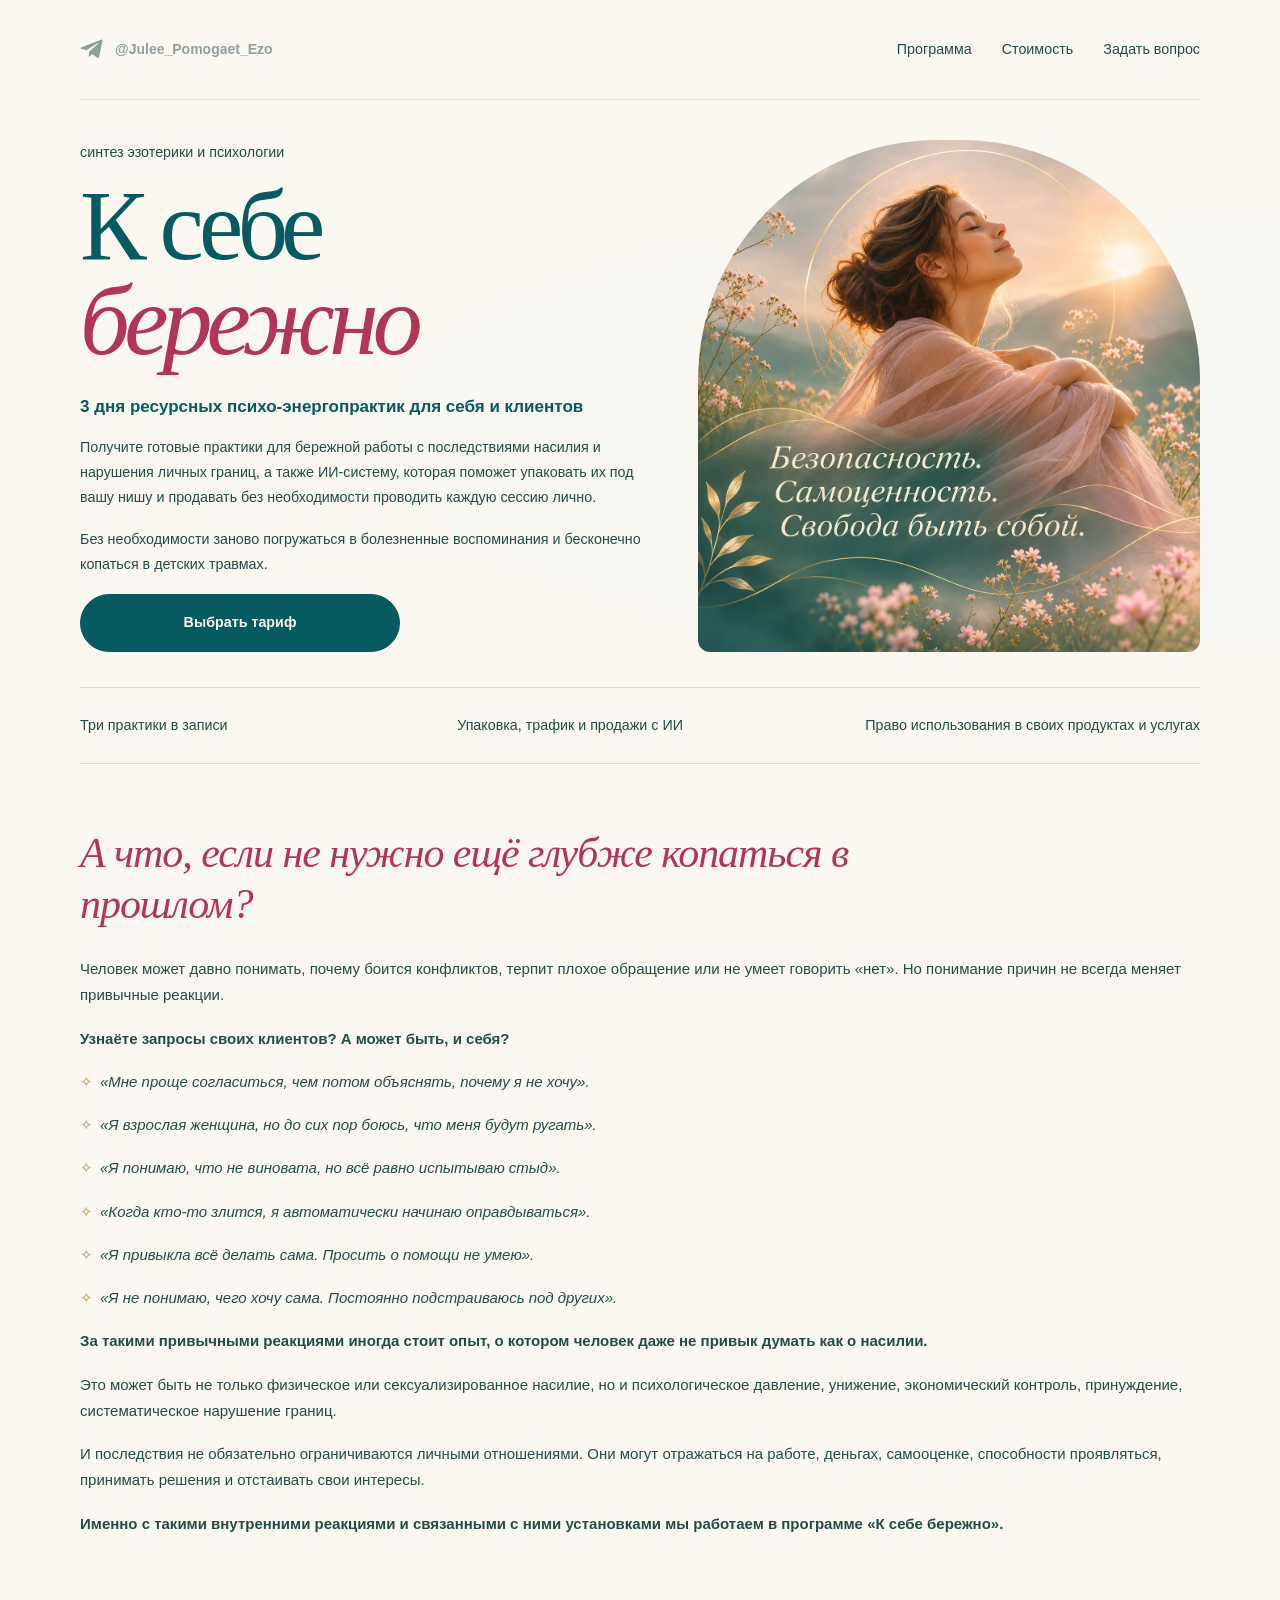
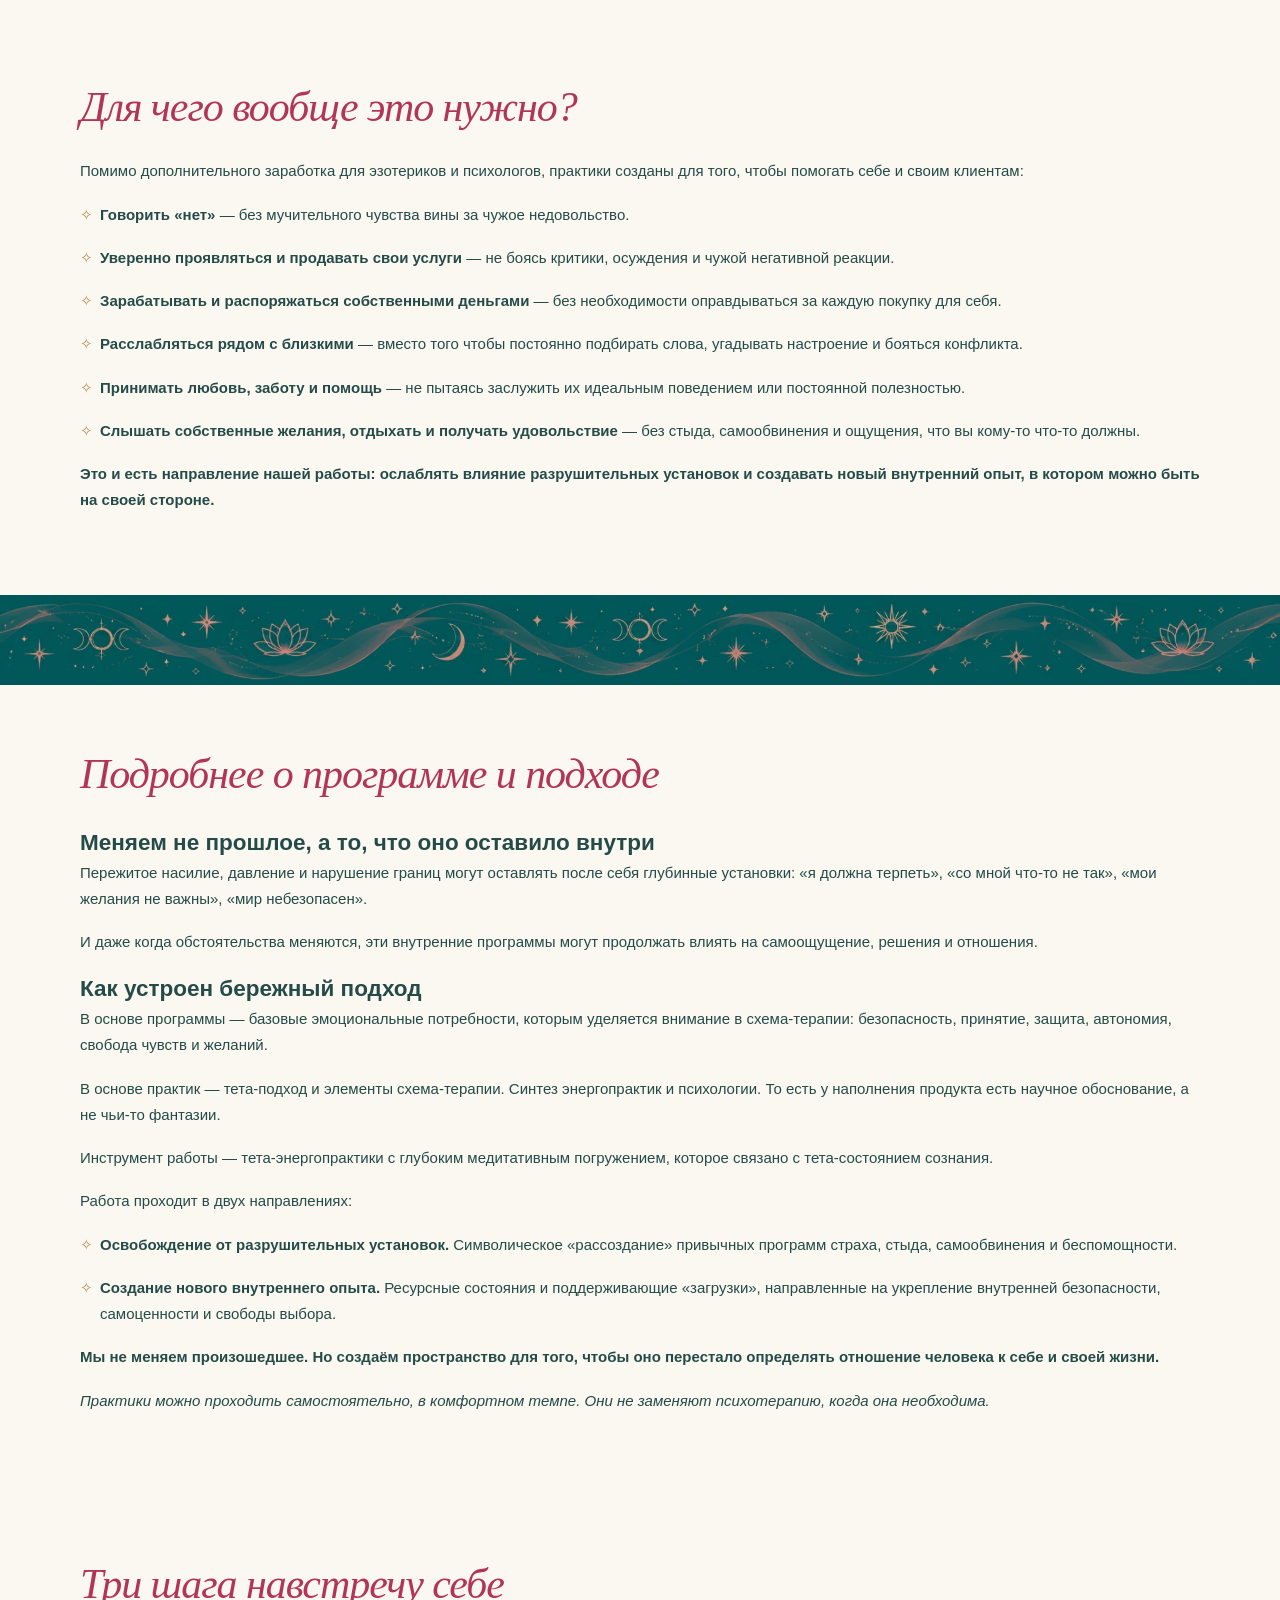
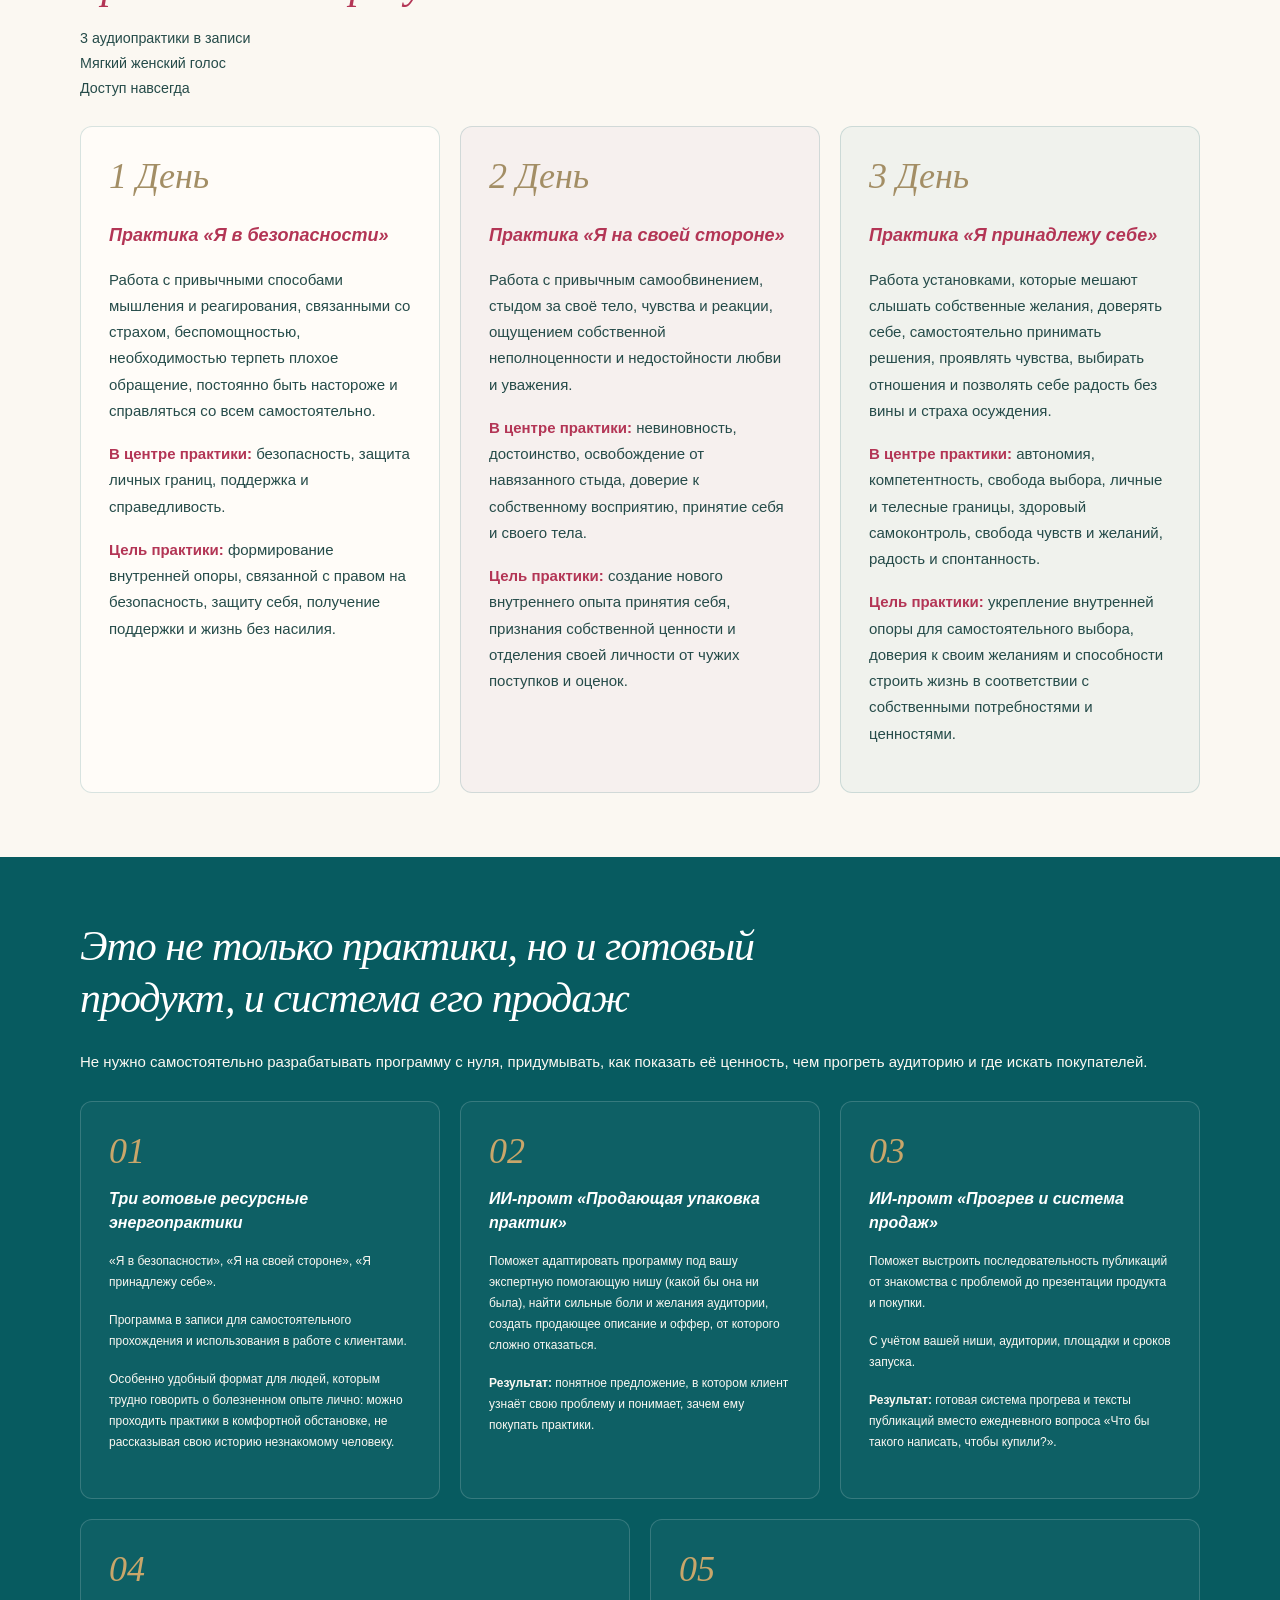
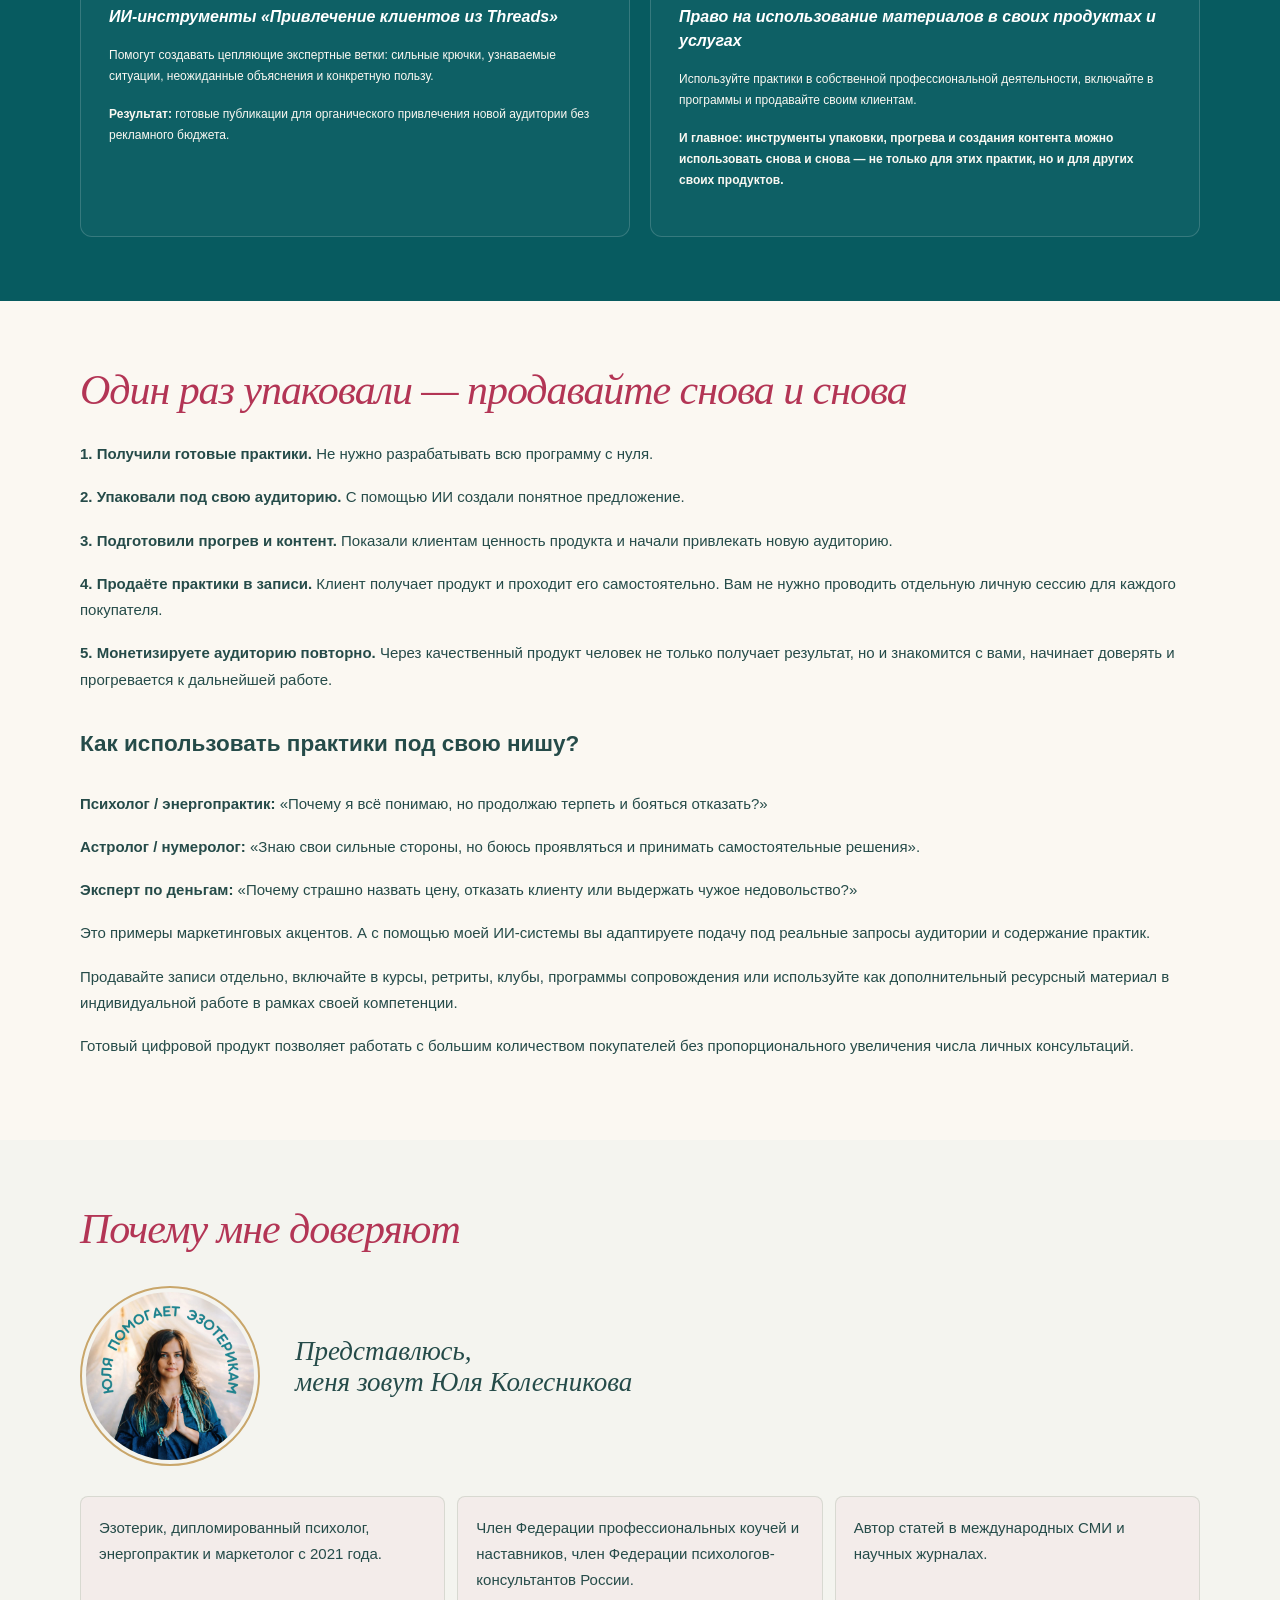
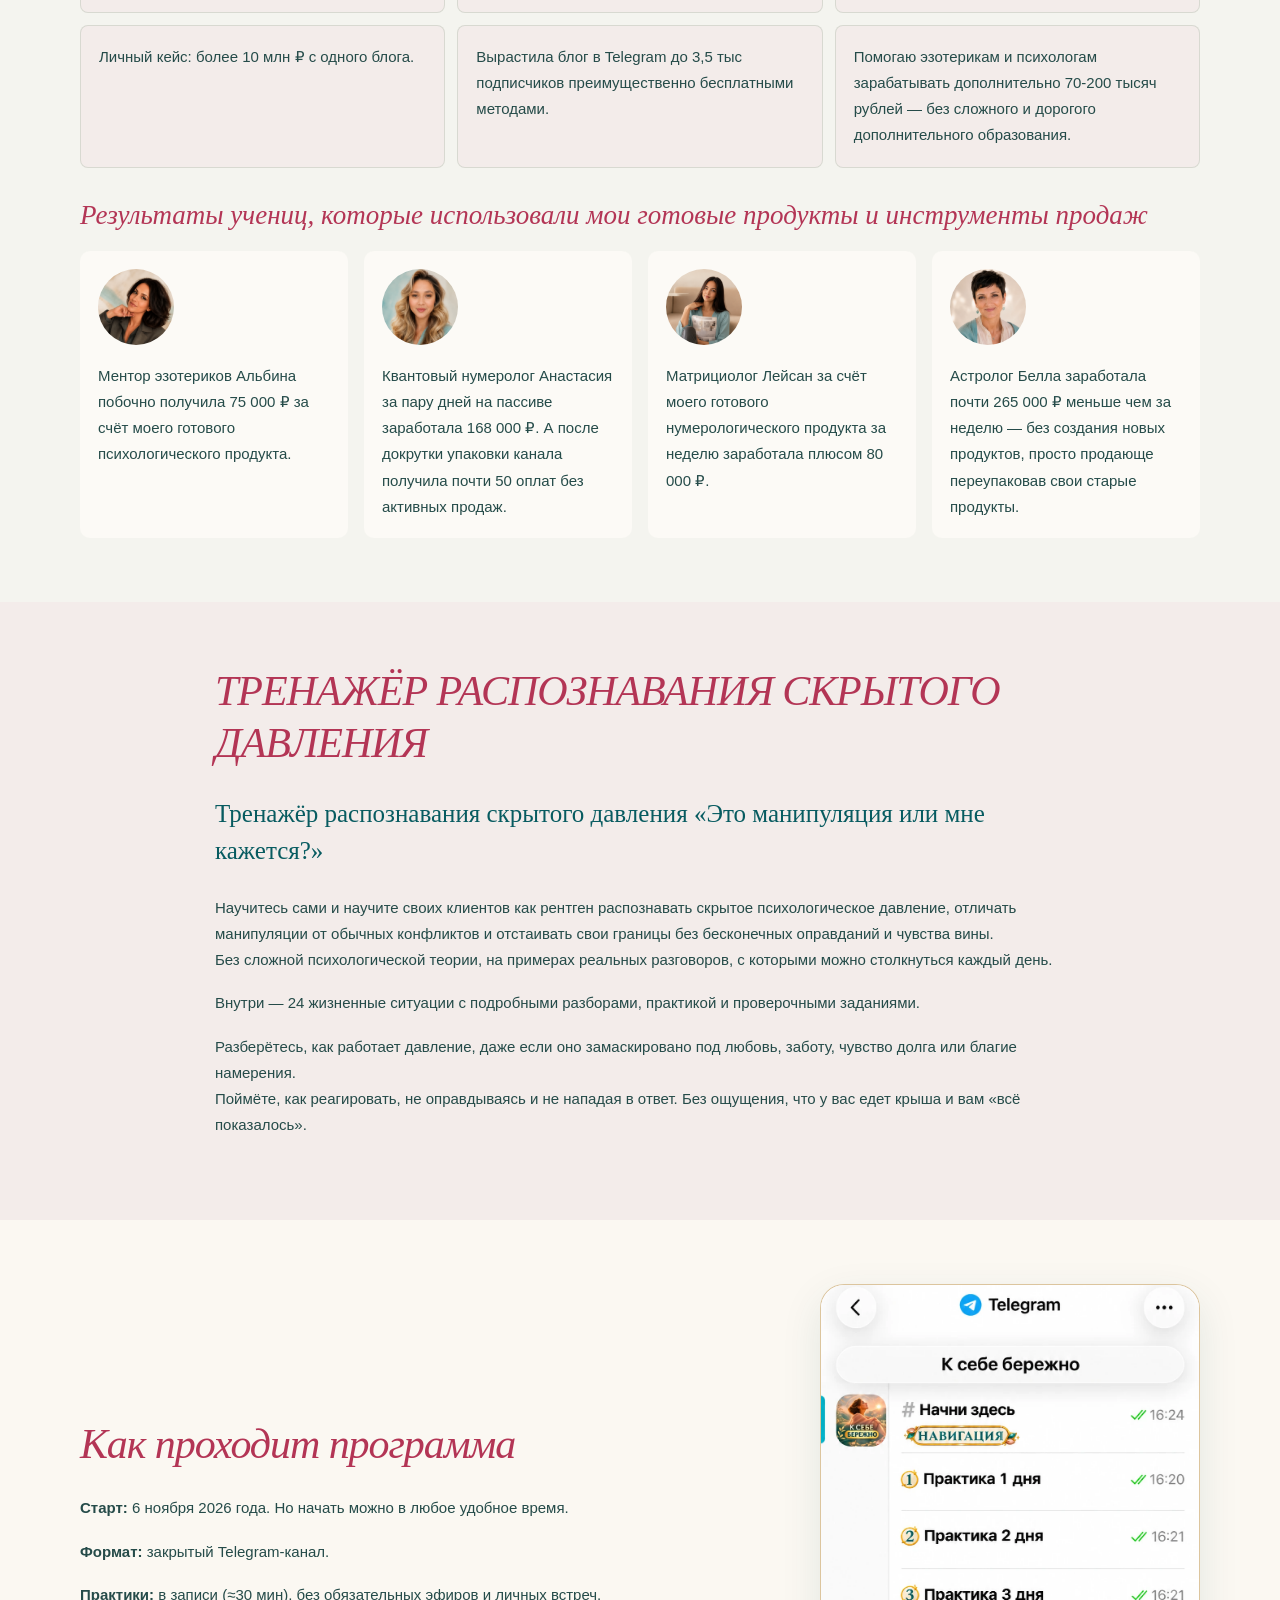
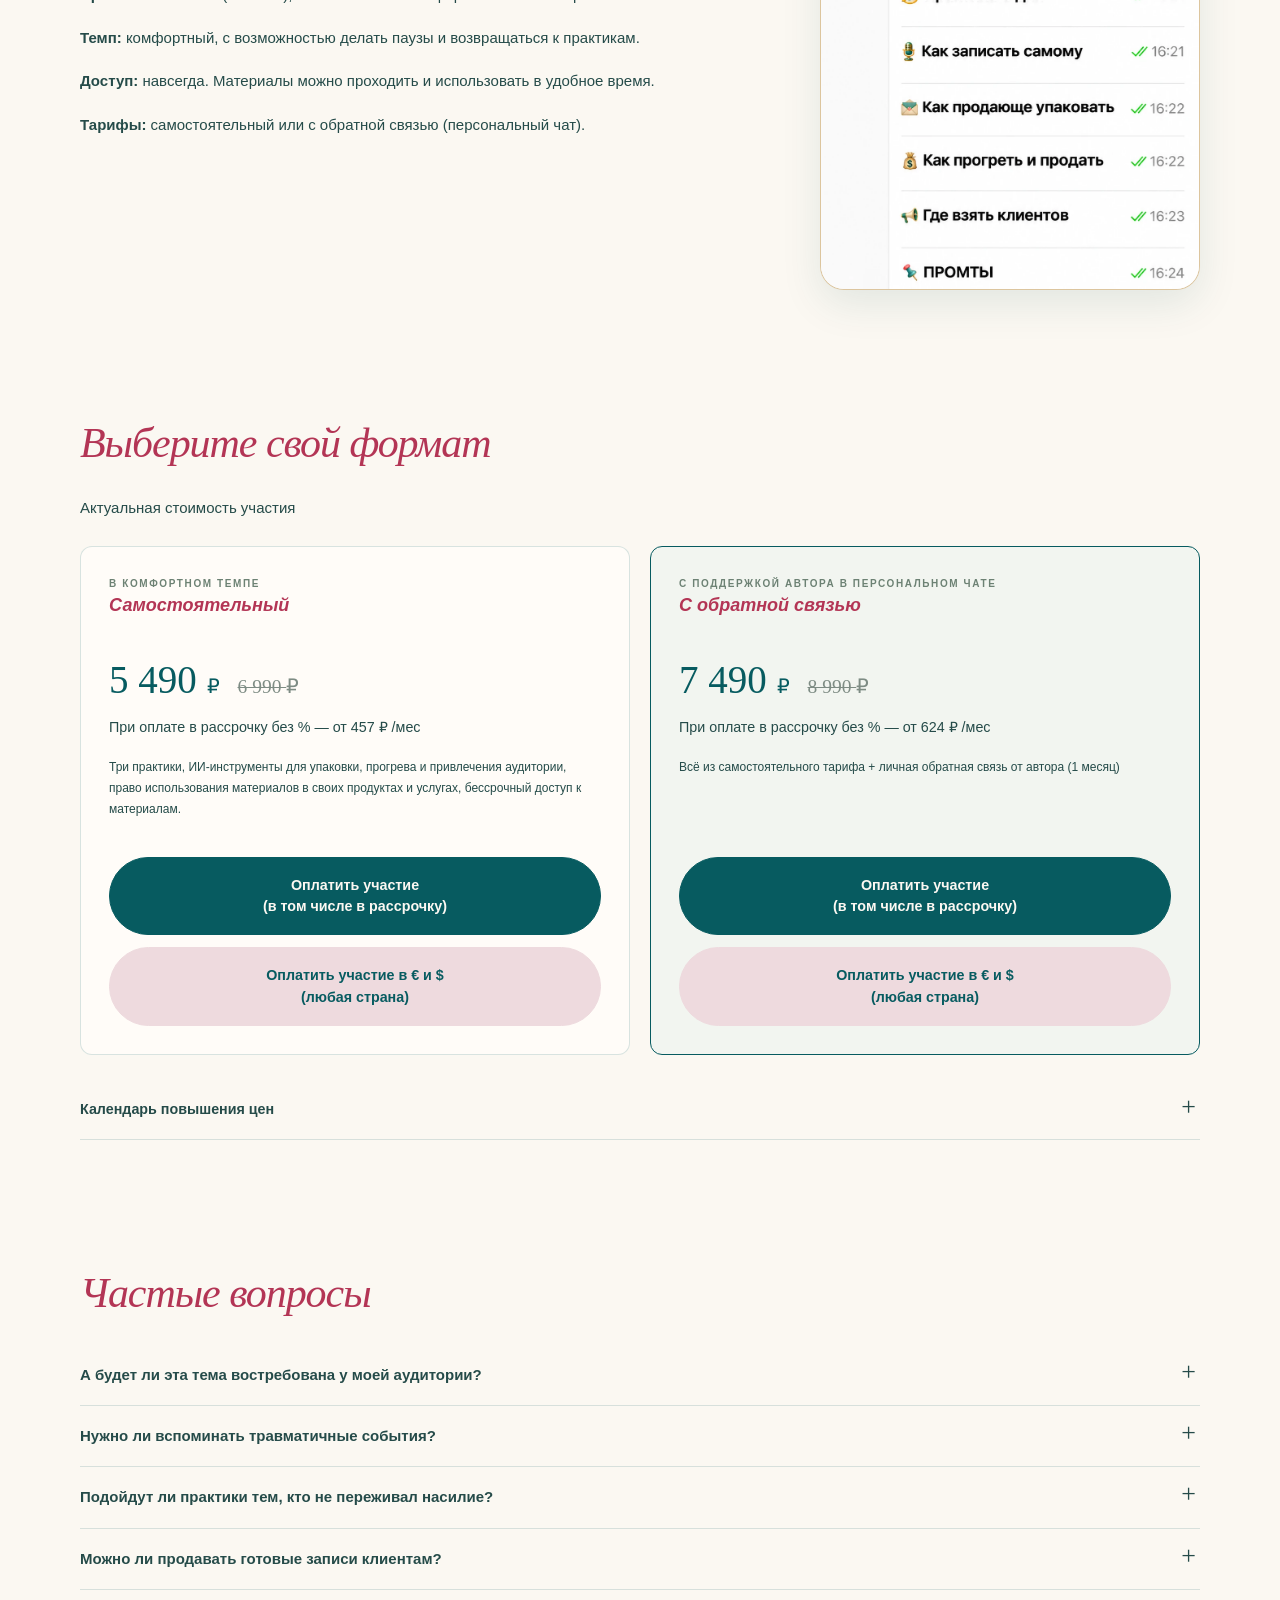
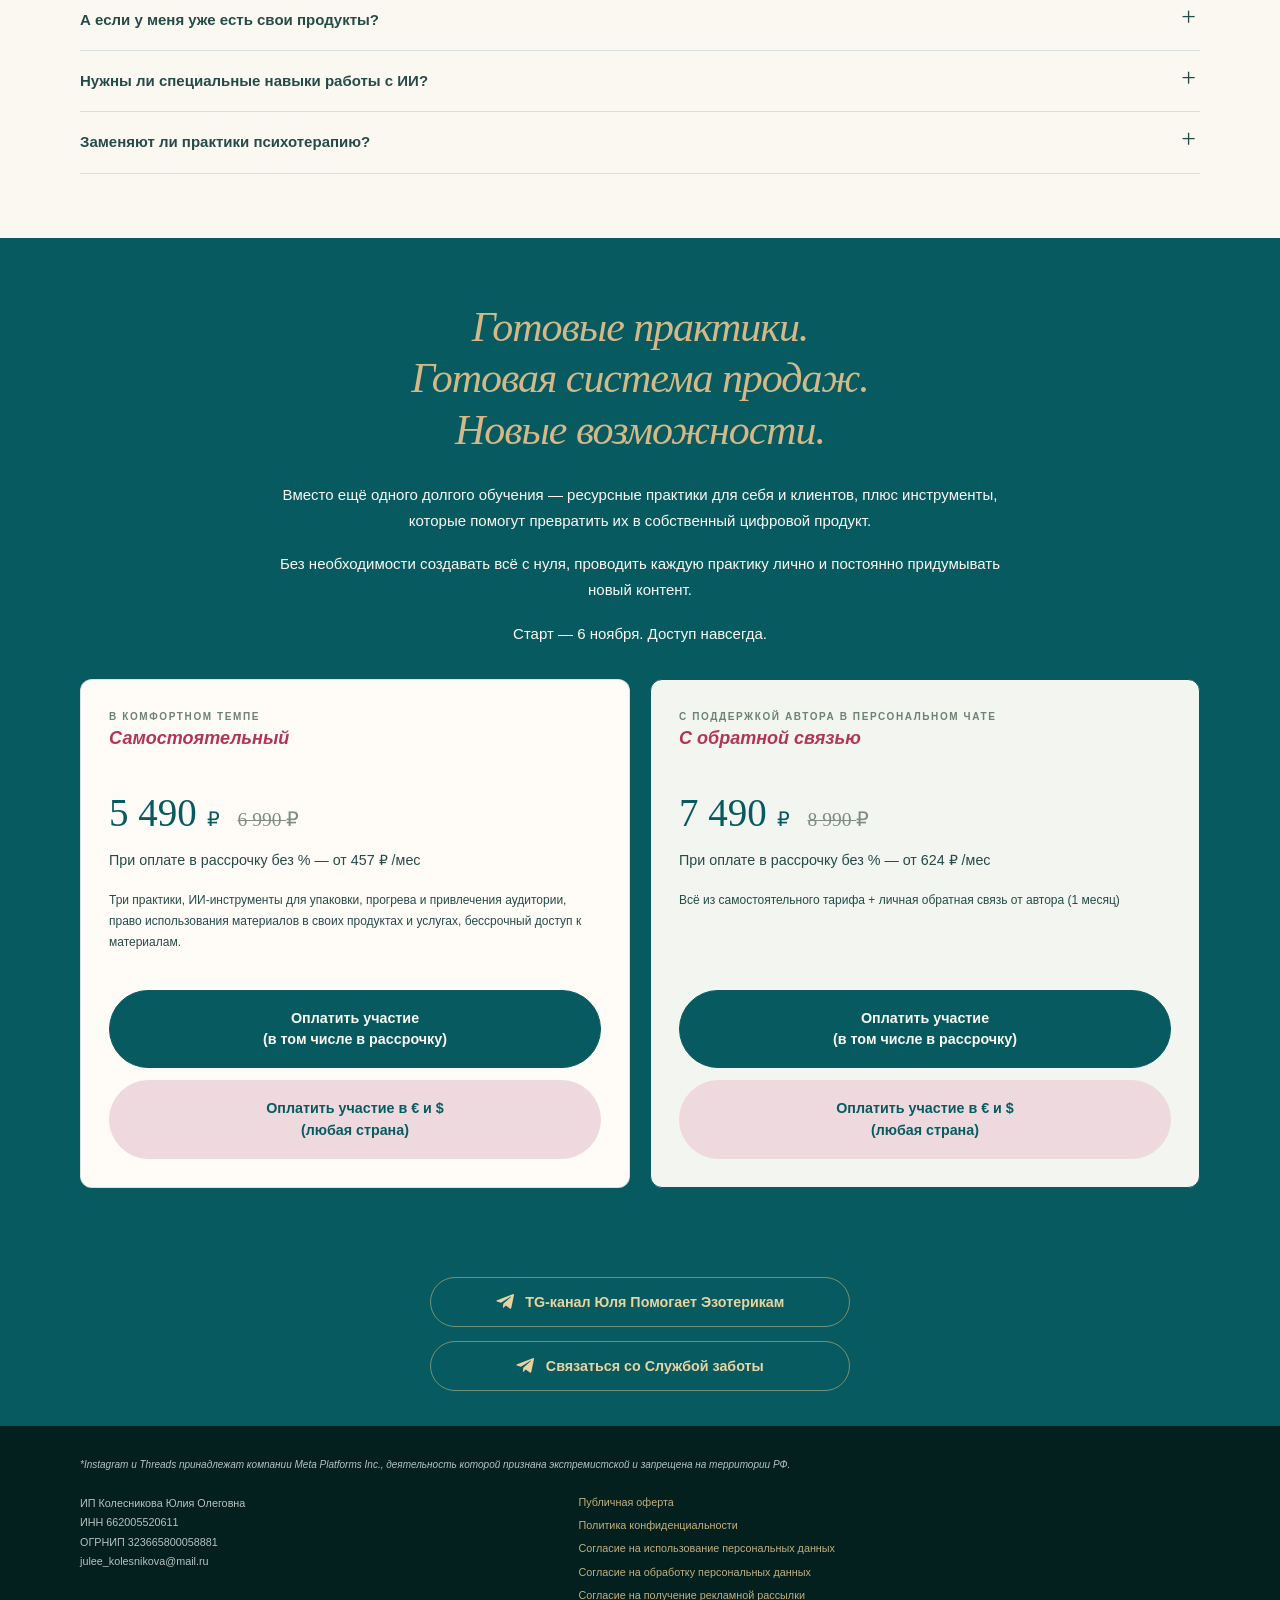
==== commit 854401a4: "Add files via upload" ====
--- a/index.html
+++ b/index.html
@@ -1 +1,16 @@
-<!doctype html><html lang="ru"><head><meta charset="utf-8"><meta name="viewport" content="width=device-width,initial-scale=1"><title>К себе бережно — практики и система продаж | Юля Колесникова</title><meta name="description" content="Три ресурсные энергопрактики для себя и клиентов, ИИ-инструменты упаковки и продаж. Старт 6 ноября 2026. Доступ навсегда."><meta property="og:title" content="К себе бережно"><meta property="og:description" content="Готовые практики для себя, клиентов и заработка + система упаковки и продаж."><meta property="og:type" content="website"><meta property="og:locale" content="ru_RU"><link rel="icon" href="assets/favicon.svg" type="image/svg+xml"><link rel="stylesheet" href="style.css"></head><body><header class="wrap top"><a class="wordmark telegram-brand" href="https://t.me/Julee_Pomogaet_Ezo" target="_blank" rel="noopener noreferrer" aria-label="Telegram @Julee_Pomogaet_Ezo"><svg viewBox="0 0 24 24" aria-hidden="true"><path d="M21.6 3.5 18.4 19c-.2 1.1-.9 1.4-1.8.9l-4.9-3.6-2.4 2.3c-.3.3-.5.5-1 .5l.4-5 9.1-8.2c.4-.4-.1-.6-.6-.2L6 12.8 1.2 11.3c-1-.3-1-1 .2-1.5L20.1 2.6c.9-.3 1.7.2 1.5.9Z"/></svg><span>@Julee_Pomogaet_Ezo</span></a><nav><a href="#program">Программа</a><a href="#tariffs">Стоимость</a><a href="https://t.me/zabota_ezo" target="_blank" rel="noopener">Задать вопрос</a></nav></header><main><section class="hero"><div class="wrap hero-grid"><div><p class="hero-meta">синтез эзотерики и психологии</p><h1>К себе<br><em>бережно</em></h1><h2>3 дня ресурсных психо-энергопрактик для себя и клиентов</h2><p>Получите готовые практики для бережной работы с последствиями насилия и нарушения личных границ, а также ИИ-систему, которая поможет упаковать их под вашу нишу и продавать без необходимости проводить каждую сессию лично.</p><p>Без необходимости заново погружаться в болезненные воспоминания и бесконечно копаться в детских травмах.</p><div class="payment-actions"><a class="button" href="#tariffs">Выбрать тариф</a></div></div><div class="hero-art"><img src="assets/hero.webp" alt="Безопасность. Самоценность. Свобода быть собой." width="1243" height="1266" fetchpriority="high"></div></div><div class="wrap hero-bottom"><span>Три практики в записи</span><span>Упаковка, трафик и продажи с ИИ</span><span>Право использования в своих продуктах и услугах</span></div></section><section class="client-requests"><div class="wrap"><h2>А что, если не нужно ещё глубже копаться в прошлом?</h2><p>Человек может давно понимать, почему боится конфликтов, терпит плохое обращение или не умеет говорить «нет». Но понимание причин не всегда меняет привычные реакции.</p><p><strong>Узнаёте запросы своих клиентов? А может быть, и себя?</strong></p><p class="list-item"><em>«Мне проще согласиться, чем потом объяснять, почему я не хочу».</em></p><p class="list-item"><em>«Я взрослая женщина, но до сих пор боюсь, что меня будут ругать».</em></p><p class="list-item"><em>«Я понимаю, что не виновата, но всё равно испытываю стыд».</em></p><p class="list-item"><em>«Когда кто-то злится, я автоматически начинаю оправдываться».</em></p><p class="list-item"><em>«Я привыкла всё делать сама. Просить о помощи не умею».</em></p><p class="list-item"><em>«Я не понимаю, чего хочу сама. Постоянно подстраиваюсь под других».</em></p><p><strong>За такими привычными реакциями иногда стоит опыт, о котором человек даже не привык думать как о насилии.</strong></p><p>Это может быть не только физическое или сексуализированное насилие, но и психологическое давление, унижение, экономический контроль, принуждение, систематическое нарушение границ.</p><p>И последствия не обязательно ограничиваются личными отношениями. Они могут отражаться на работе, деньгах, самооценке, способности проявляться, принимать решения и отстаивать свои интересы.</p><p><strong>Именно с такими внутренними реакциями и связанными с ними установками мы работаем в программе «К себе бережно».</strong></p></div></section><section class="practice-purpose format-pattern"><div class="wrap"><h2>Для чего вообще это нужно?</h2><p>Помимо дополнительного заработка для эзотериков и психологов, практики созданы для того, чтобы помогать себе и своим клиентам:</p><p class="list-item"><strong>Говорить «нет»</strong> — без мучительного чувства вины за чужое недовольство.</p><p class="list-item"><strong>Уверенно проявляться и продавать свои услуги</strong> — не боясь критики, осуждения и чужой негативной реакции.</p><p class="list-item"><strong>Зарабатывать и распоряжаться собственными деньгами</strong> — без необходимости оправдываться за каждую покупку для себя.</p><p class="list-item"><strong>Расслабляться рядом с близкими</strong> — вместо того чтобы постоянно подбирать слова, угадывать настроение и бояться конфликта.</p><p class="list-item"><strong>Принимать любовь, заботу и помощь</strong> — не пытаясь заслужить их идеальным поведением или постоянной полезностью.</p><p class="list-item"><strong>Слышать собственные желания, отдыхать и получать удовольствие</strong> — без стыда, самообвинения и ощущения, что вы кому-то что-то должны.</p><p><strong>Это и есть направление нашей работы: ослаблять влияние разрушительных установок и создавать новый внутренний опыт, в котором можно быть на своей стороне.</strong></p></div></section><div class="section-divider" aria-hidden="true"><img src="assets/section-divider.webp" alt="" width="2048" height="145" loading="lazy"></div><section class="approach"><div class="wrap"><h2>Подробнее о программе и подходе</h2><h3 class="approach-lead unified-heading">Меняем не прошлое, а то, что оно оставило внутри</h3><p>Пережитое насилие, давление и нарушение границ могут оставлять после себя глубинные установки: «я должна терпеть», «со мной что-то не так», «мои желания не важны», «мир небезопасен».</p><p>И даже когда обстоятельства меняются, эти внутренние программы могут продолжать влиять на самоощущение, решения и отношения.</p><p><strong class="unified-heading">Как устроен бережный подход</strong><br>В основе программы — базовые эмоциональные потребности, которым уделяется внимание в схема-терапии: безопасность, принятие, защита, автономия, свобода чувств и желаний.</p><p>В основе практик — тета-подход и элементы схема-терапии. Синтез энергопрактик и психологии. То есть у наполнения продукта есть научное обоснование, а не чьи-то фантазии.</p><p>Инструмент работы — тета-энергопрактики с глубоким медитативным погружением, которое связано с тета-состоянием сознания.</p><p>Работа проходит в двух направлениях:</p><p class="list-item"><strong>Освобождение от разрушительных установок.</strong> Символическое «рассоздание» привычных программ страха, стыда, самообвинения и беспомощности.</p><p class="list-item"><strong>Создание нового внутреннего опыта.</strong> Ресурсные состояния и поддерживающие «загрузки», направленные на укрепление внутренней безопасности, самоценности и свободы выбора.</p><p><strong>Мы не меняем произошедшее. Но создаём пространство для того, чтобы оно перестало определять отношение человека к себе и своей жизни.</strong></p><p><em>Практики можно проходить самостоятельно, в комфортном темпе. Они не заменяют психотерапию, когда она необходима.</em></p></div></section><section id="program" class="program"><div class="wrap"><h2>Три шага навстречу себе</h2><p class="program-meta">3 аудиопрактики в записи<br>Мягкий женский голос<br>Доступ навсегда</p><div class="cards three"><article><span class="index">1 День</span><h3>Практика «Я в безопасности»</h3><p>Работа с привычными способами мышления и реагирования, связанными со страхом, беспомощностью, необходимостью терпеть плохое обращение, постоянно быть настороже и справляться со всем самостоятельно.</p><p><strong>В центре практики:</strong> безопасность, защита личных границ, поддержка и справедливость.</p><p><strong>Цель практики:</strong> формирование внутренней опоры, связанной с правом на безопасность, защиту себя, получение поддержки и жизнь без насилия.</p></article><article><span class="index">2 День</span><h3>Практика «Я на своей стороне»</h3><p>Работа с привычным самообвинением, стыдом за своё тело, чувства и реакции, ощущением собственной неполноценности и недостойности любви и уважения.</p><p><strong>В центре практики:</strong> невиновность, достоинство, освобождение от навязанного стыда, доверие к собственному восприятию, принятие себя и своего тела.</p><p><strong>Цель практики:</strong> создание нового внутреннего опыта принятия себя, признания собственной ценности и отделения своей личности от чужих поступков и оценок.</p></article><article><span class="index">3 День</span><h3>Практика «Я принадлежу себе»</h3><p>Работа установками, которые мешают слышать собственные желания, доверять себе, самостоятельно принимать решения, проявлять чувства, выбирать отношения и позволять себе радость без вины и страха осуждения.</p><p><strong>В центре практики:</strong> автономия, компетентность, свобода выбора, личные и телесные границы, здоровый самоконтроль, свобода чувств и желаний, радость и спонтанность.</p><p><strong>Цель практики:</strong> укрепление внутренней опоры для самостоятельного выбора, доверия к своим желаниям и способности строить жизнь в соответствии с собственными потребностями и ценностями.</p></article></div></div></section><section class="kit-section dark"><div class="wrap"><h2>Это не только практики, но и готовый продукт, и система его продаж</h2><p>Не нужно самостоятельно разрабатывать программу с нуля, придумывать, как показать её ценность, чем прогреть аудиторию и где искать покупателей.</p><div class="cards kit"><article><span class="index">01</span><h3>Три готовые ресурсные энергопрактики</h3><p>«Я в безопасности», «Я на своей стороне», «Я принадлежу себе».</p><p>Программа в записи для самостоятельного прохождения и использования в работе с клиентами.</p><p>Особенно удобный формат для людей, которым трудно говорить о болезненном опыте лично: можно проходить практики в комфортной обстановке, не рассказывая свою историю незнакомому человеку.</p></article><article><span class="index">02</span><h3>ИИ-промт «Продающая упаковка практик»</h3><p>Поможет адаптировать программу под вашу экспертную помогающую нишу (какой бы она ни была), найти сильные боли и желания аудитории, создать продающее описание и оффер, от которого сложно отказаться.</p><p><strong>Результат:</strong> понятное предложение, в котором клиент узнаёт свою проблему и понимает, зачем ему покупать практики.</p></article><article><span class="index">03</span><h3>ИИ-промт «Прогрев и система продаж»</h3><p>Поможет выстроить последовательность публикаций от знакомства с проблемой до презентации продукта и покупки.</p><p>С учётом вашей ниши, аудитории, площадки и сроков запуска.</p><p><strong>Результат:</strong> готовая система прогрева и тексты публикаций вместо ежедневного вопроса «Что бы такого написать, чтобы купили?».</p></article><article><span class="index">04</span><h3>ИИ-инструменты «Привлечение клиентов из Threads»</h3><p>Помогут создавать цепляющие экспертные ветки: сильные крючки, узнаваемые ситуации, неожиданные объяснения и конкретную пользу.</p><p><strong>Результат:</strong> готовые публикации для органического привлечения новой аудитории без рекламного бюджета.</p></article><article><span class="index">05</span><h3>Право на использование материалов в своих продуктах и услугах</h3><p>Используйте практики в собственной профессиональной деятельности, включайте в программы и продавайте своим клиентам.</p><p><strong>И главное: инструменты упаковки, прогрева и создания контента можно использовать снова и снова — не только для этих практик, но и для других своих продуктов.</strong></p></article></div></div></section><section class=""><div class="wrap"><h2>Один раз упаковали — продавайте снова и снова</h2><p><strong>1. Получили готовые практики.</strong> Не нужно разрабатывать всю программу с нуля.</p><p><strong>2. Упаковали под свою аудиторию.</strong> С помощью ИИ создали понятное предложение.</p><p><strong>3. Подготовили прогрев и контент.</strong> Показали клиентам ценность продукта и начали привлекать новую аудиторию.</p><p><strong>4. Продаёте практики в записи.</strong> Клиент получает продукт и проходит его самостоятельно. Вам не нужно проводить отдельную личную сессию для каждого покупателя.</p><p><strong>5. Монетизируете аудиторию повторно.</strong> Через качественный продукт человек не только получает результат, но и знакомится с вами, начинает доверять и прогревается к дальнейшей работе.</p><h4 class="niche-heading unified-heading">Как использовать практики под свою нишу?</h4><p><strong>Психолог / энергопрактик:</strong> «Почему я всё понимаю, но продолжаю терпеть и бояться отказать?»</p><p><strong>Астролог / нумеролог:</strong> «Знаю свои сильные стороны, но боюсь проявляться и принимать самостоятельные решения».</p><p><strong>Эксперт по деньгам:</strong> «Почему страшно назвать цену, отказать клиенту или выдержать чужое недовольство?»</p><p>Это примеры маркетинговых акцентов. А с помощью моей ИИ-системы вы адаптируете подачу под реальные запросы аудитории и содержание практик.</p><p>Продавайте записи отдельно, включайте в курсы, ретриты, клубы, программы сопровождения или используйте как дополнительный ресурсный материал в индивидуальной работе в рамках своей компетенции.</p><p>Готовый цифровой продукт позволяет работать с большим количеством покупателей без пропорционального увеличения числа личных консультаций.</p></div></section><section class=author-section><div class=wrap><h2>Почему мне доверяют</h2><div class=author-intro><div class=author-photo><img src="assets/source-15.jpg" alt="Юля Колесникова"></div><p class="script author-name"><span>Представлюсь,</span><span>меня зовут Юля Колесникова</span></p></div><ul class=author-list><li>Эзотерик, дипломированный психолог, энергопрактик и маркетолог с 2021 года.<li>Член Федерации профессиональных коучей и наставников, член Федерации психологов-консультантов России.<li>Автор статей в международных СМИ и научных журналах.<li>Личный кейс: более 10 млн <span class="currency">₽</span> с одного блога.<li>Вырастила блог в Telegram до 3,5 тыс подписчиков преимущественно бесплатными методами.<li>Помогаю эзотерикам и психологам зарабатывать дополнительно 70-200 тысяч рублей — без сложного и дорогого дополнительного образования.</ul><h3 class=cases-title>Результаты учениц, которые использовали мои готовые продукты и инструменты продаж</h3><div class=cases-grid><article class=case-card><img src="assets/source-19.png" alt><p>Ментор эзотериков Альбина побочно получила 75 000 <span class="currency">₽</span> за счёт моего готового психологического продукта.</p></article><article class=case-card><img src=assets/source-17.png alt><p>Квантовый нумеролог Анастасия за пару дней на пассиве заработала 168 000 <span class="currency">₽</span>. А после докрутки упаковки канала получила почти 50 оплат без активных продаж.</p></article><article class=case-card><img src="assets/source-18.png" alt><p>Матрициолог Лейсан за счёт моего готового нумерологического продукта за неделю заработала плюсом 80 000 <span class="currency">₽</span>.</p></article><article class=case-card><img src=assets/source-16.png alt><p>Астролог Белла заработала почти 265 000 <span class="currency">₽</span> меньше чем за неделю — без создания новых продуктов, просто продающе переупаковав свои старые продукты.</p></article></div></div></section><section class="bonus"><div class="wrap"><h2 class="gift-heading"><svg class="gift-heading-icon" viewBox="0 0 32 32" aria-hidden="true"><path d="M5 14h22v14H5zM3 9h26v5H3zM16 9v19M16 9h-5a3.5 3.5 0 1 1 3.4-4.3L16 9Zm0 0h5a3.5 3.5 0 1 0-3.4-4.3L16 9Z"/></svg><span>Подарок при покупке до 6 ноября</span></h2><h3>Тренажёр распознавания скрытого давления «Это манипуляция или мне кажется?»</h3><p>Научитесь сами и научите своих клиентов как рентген распознавать скрытое психологическое давление, отличать манипуляции от обычных конфликтов и отстаивать свои границы без бесконечных оправданий и чувства вины.<br>Без сложной психологической теории, на примерах реальных разговоров, с которыми можно столкнуться каждый день.</p><p>Внутри — 24 жизненные ситуации с подробными разборами, практикой и проверочными заданиями.</p><p>Разберётесь, как работает давление, даже если оно замаскировано под любовь, заботу, чувство долга или благие намерения.<br>Поймёте, как реагировать, не оправдываясь и не нападая в ответ. Без ощущения, что у вас едет крыша и вам «всё показалось».</p><p><strong>При покупке до 6 ноября 2026 этот тренажёр стоимостью 2 990 <span class="currency">₽</span> — в подарок.</strong></p></div></section><section id="format" class="format-pattern"><div class="wrap format-layout"><div class="format-copy"><h2>Как проходит программа</h2><p><strong>Старт:</strong> 6 ноября 2026 года. Но начать можно в любое удобное время.</p><p><strong>Формат:</strong> закрытый Telegram-канал.</p><p><strong>Практики:</strong> в записи (≈30 мин), без обязательных эфиров и личных встреч.</p><p><strong>Темп:</strong> комфортный, с возможностью делать паузы и возвращаться к практикам.</p><p><strong>Доступ:</strong> навсегда. Материалы можно проходить и использовать в удобное время.</p><p><strong>Тарифы:</strong> самостоятельный или с обратной связью (персональный чат).</p></div><figure class="format-screen"><img src="assets/telegram-navigation.webp" alt="Навигация Telegram-канала «К себе бережно»: практики и инструменты продаж" width="930" height="1487" loading="lazy"></figure></div></section><section id="tariffs"><div class="wrap"><h2>Выберите свой формат</h2><p class="price-status"></p><div class="tariffs"><article><span class="eyebrow">В КОМФОРТНОМ ТЕМПЕ</span><h3>Самостоятельный</h3><div class="tariff-price-row"><div class="amount standard"></div><s class="old-price" aria-label="Прежняя цена 6 990 рублей">6 990 <span class="currency">₽</span></s></div><p class="installment" data-installment="standard"></p><p>Три практики, ИИ-инструменты для упаковки, прогрева и привлечения аудитории, право использования материалов в своих продуктах и услугах, бессрочный доступ к материалам.</p><div class="payment-actions tariff-actions"><a class="button" href="https://payform.ru/h4cVy2h/" data-pay="standard">Оплатить участие<br><span>(в том числе в рассрочку)</span></a><a class="button foreign-button" href="https://app.lava.top/products/75081164-daa8-4107-91b6-67a5bfd3730a" data-pay="foreign" data-plan="standard">Оплатить участие в € и $<br><span>(любая страна)</span></a></div></article><article class="featured"><span class="eyebrow">С ПОДДЕРЖКОЙ АВТОРА В ПЕРСОНАЛЬНОМ ЧАТЕ</span><h3>С обратной связью</h3><div class="tariff-price-row"><div class="amount feedback"></div><s class="old-price" aria-label="Прежняя цена 8 990 рублей">8 990 <span class="currency">₽</span></s></div><p class="installment" data-installment="feedback"></p><p>Всё из самостоятельного тарифа + личная обратная связь от автора (1 месяц)</p><div class="payment-actions tariff-actions"><a class="button" href="https://payform.ru/i5cVy2P/" data-pay="feedback">Оплатить участие<br><span>(в том числе в рассрочку)</span></a><a class="button foreign-button" href="https://app.lava.top/products/75081164-daa8-4107-91b6-67a5bfd3730a" data-pay="foreign" data-plan="feedback">Оплатить участие в € и $<br><span>(любая страна)</span></a></div></article></div><p class="gift-note tariff-gift"><svg viewBox="0 0 32 32" aria-hidden="true"><path d="M5 14h22v14H5zM3 9h26v5H3zM16 9v19M16 9h-5a3.5 3.5 0 1 1 3.4-4.3L16 9Zm0 0h5a3.5 3.5 0 1 0-3.4-4.3L16 9Z"/></svg><span>В подарок при покупке до 6 ноября 2026 — тренажёр «Это манипуляция или мне кажется?». Обычная стоимость 2 990 <span class="currency">₽</span>.</span></p><details><summary>Календарь повышения цен</summary><table><thead><tr><th>Дата</th><th>Самостоятельный</th><th>С обратной связью</th></tr></thead><tbody><tr><td>2 ноября</td><td>3 490 <span class="currency">₽</span></td><td>5 490 <span class="currency">₽</span></td></tr><tr><td>3 ноября</td><td>3 990 <span class="currency">₽</span></td><td>5 990 <span class="currency">₽</span></td></tr><tr><td>4 ноября</td><td>4 990 <span class="currency">₽</span></td><td>6 990 <span class="currency">₽</span></td></tr><tr><td>С 5 ноября</td><td>5 490 <span class="currency">₽</span></td><td>7 490 <span class="currency">₽</span></td></tr></tbody></table></details></div></section><section class="faq"><div class="wrap"><h2>Частые вопросы</h2><details><summary>А будет ли эта тема востребована у моей аудитории?</summary><p>По данным ЮНИСЕФ, около 1,6 миллиарда детей (двое из трёх) регулярно подвергаются физическим наказаниям или психологической агрессии. А по оценкам ВОЗ, почти 840 миллионов женщин (каждая третья) переживали физическое или сексуальное насилие.</p><p>Тема гораздо шире, чем кажется. Многие люди молчат о пережитом, не знают, к кому обратиться и какой продукт выбрать, ведь об этом не принято говорить. И возможно, именно через вас эти практики помогут кому-то сделать первый шаг к себе.</p></details><details><summary>Нужно ли вспоминать травматичные события?</summary><p>Нет, практики не требуют намеренно возвращаться к болезненным воспоминаниям или рассказывать о пережитом. Однако при работе с чувствительными темами могут возникать неожиданные эмоции. Вы можете остановиться в любой момент, и также в любой момент продолжить.</p></details><details><summary>Подойдут ли практики тем, кто не переживал насилие?</summary><p>Программа также затрагивает темы личных границ, самоценности, права на собственные чувства, желания и решения. Эти запросы актуальны не только для людей с опытом насилия.</p><p>И также важно помнить, что насилие бывает не только сексуальным или физическим, но и но и психологическим, эмоциональным, экономическим. Оно может проявляться через унижение, обесценивание, угрозы, контроль, манипуляции, принуждение и систематическое нарушение личных границ.</p><p>Причём человек может годами жить в таких условиях, считая происходящее нормой, и даже не осознавать, что столкнулся с насилием.</p></details><details><summary>Можно ли продавать готовые записи клиентам?</summary><p>Да. Вы можете как использовать готовые записанные практики в своих продуктах и услугах, продавать их своим клиентам, так и переписать их своим голосом.</p></details><details><summary>А если у меня уже есть свои продукты?</summary><p>Используйте ИИ-инструменты для упаковки, прогрева и продвижения собственных продуктов. Практики можно пройти самостоятельно или включить в профессиональную работу в любом формате.</p></details><details><summary>Нужны ли специальные навыки работы с ИИ?</summary><p>Нет. Вы получаете готовые промты с последовательными инструкциями.</p></details><details><summary>Заменяют ли практики психотерапию?</summary><p>Нельзя утверждать. Это ресурсная медитативная программа, а не лечение психологической травмы. При выраженных травматических симптомах или кризисных состояниях необходима соответствующая профессиональная помощь.</p></details></div></section><section class="final dark"><div class="wrap"><h2>Готовые практики.<br>Готовая система продаж.<br><em>Новые возможности.</em></h2><p>Вместо ещё одного долгого обучения — ресурсные практики для себя и клиентов, плюс инструменты, которые помогут превратить их в собственный цифровой продукт.</p><p>Без необходимости создавать всё с нуля, проводить каждую практику лично и постоянно придумывать новый контент.</p><p>Старт — 6 ноября. Доступ навсегда.</p><div class="tariffs"><article><span class="eyebrow">В КОМФОРТНОМ ТЕМПЕ</span><h3>Самостоятельный</h3><div class="tariff-price-row"><div class="amount standard"></div><s class="old-price" aria-label="Прежняя цена 6 990 рублей">6 990 <span class="currency">₽</span></s></div><p class="installment" data-installment="standard"></p><p>Три практики, ИИ-инструменты для упаковки, прогрева и привлечения аудитории, право использования материалов в своих продуктах и услугах, бессрочный доступ к материалам.</p><div class="payment-actions tariff-actions"><a class="button" href="https://payform.ru/h4cVy2h/" data-pay="standard">Оплатить участие<br><span>(в том числе в рассрочку)</span></a><a class="button foreign-button" href="https://app.lava.top/products/75081164-daa8-4107-91b6-67a5bfd3730a" data-pay="foreign" data-plan="standard">Оплатить участие в € и $<br><span>(любая страна)</span></a></div></article><article class="featured"><span class="eyebrow">С ПОДДЕРЖКОЙ АВТОРА В ПЕРСОНАЛЬНОМ ЧАТЕ</span><h3>С обратной связью</h3><div class="tariff-price-row"><div class="amount feedback"></div><s class="old-price" aria-label="Прежняя цена 8 990 рублей">8 990 <span class="currency">₽</span></s></div><p class="installment" data-installment="feedback"></p><p>Всё из самостоятельного тарифа + личная обратная связь от автора (1 месяц)</p><div class="payment-actions tariff-actions"><a class="button" href="https://payform.ru/i5cVy2P/" data-pay="feedback">Оплатить участие<br><span>(в том числе в рассрочку)</span></a><a class="button foreign-button" href="https://app.lava.top/products/75081164-daa8-4107-91b6-67a5bfd3730a" data-pay="foreign" data-plan="feedback">Оплатить участие в € и $<br><span>(любая страна)</span></a></div></article></div><p class="gift-note tariff-gift"><svg viewBox="0 0 32 32" aria-hidden="true"><path d="M5 14h22v14H5zM3 9h26v5H3zM16 9v19M16 9h-5a3.5 3.5 0 1 1 3.4-4.3L16 9Zm0 0h5a3.5 3.5 0 1 0-3.4-4.3L16 9Z"/></svg><span>В подарок при покупке до 6 ноября 2026 — тренажёр «Это манипуляция или мне кажется?». Обычная стоимость 2 990 <span class="currency">₽</span>.</span></p></div></section><div class="contact-strip dark"><div class="wrap"><a class=telegram-channel-button href=https://t.me/Julee_Pomogaet_Ezo target=_blank rel=noreferrer><svg class=telegram-icon viewBox="0 0 24 24" aria-hidden=true><path d="M21.6 3.5 18.4 19c-.2 1.1-.9 1.4-1.8.9l-4.9-3.6-2.4 2.3c-.3.3-.5.5-1 .5l.4-5 9.1-8.2c.4-.4-.1-.6-.6-.2L6 12.8 1.2 11.3c-1-.3-1-1 .2-1.5L20.1 2.6c.9-.3 1.7.2 1.5.9Z"></path></svg><span>TG-канал Юля Помогает Эзотерикам</span></a><a class=telegram-channel-button href=https://t.me/zabota_ezo target=_blank rel=noreferrer><svg class=telegram-icon viewBox="0 0 24 24" aria-hidden=true><path d="M21.6 3.5 18.4 19c-.2 1.1-.9 1.4-1.8.9l-4.9-3.6-2.4 2.3c-.3.3-.5.5-1 .5l.4-5 9.1-8.2c.4-.4-.1-.6-.6-.2L6 12.8 1.2 11.3c-1-.3-1-1 .2-1.5L20.1 2.6c.9-.3 1.7.2 1.5.9Z"></path></svg><span>Связаться со Службой заботы</span></a></div></div><footer><div class="wrap foot"><p class=meta-disclaimer><i>*Instagram и Threads принадлежат компании Meta Platforms Inc., деятельность которой признана экстремистской и запрещена на территории РФ.</i><div>ИП Колесникова Юлия Олеговна<br>ИНН 662005520611<br>ОГРНИП 323665800058881<br><a href=mailto:julee_kolesnikova@mail.ru>julee_kolesnikova@mail.ru</a></div><nav><a href=https://juleepomogaet.payform.ru/warranty/offer/ target=_blank rel=noreferrer>Публичная оферта</a><a href=https://disk.yandex.ru/i/RGP4xEJRRY_H5Q target=_blank rel=noreferrer>Политика конфиденциальности</a><a href=https://disk.yandex.ru/i/1Q0tHpkZpCGskA target=_blank rel=noreferrer>Согласие на использование персональных данных</a><a href=https://disk.yandex.ru/i/7uQYNB-fV4z-Ww target=_blank rel=noreferrer>Согласие на обработку персональных данных</a><a href=https://disk.yandex.ru/i/RP5EdWQKOd7Feg target=_blank rel=noreferrer>Согласие на получение рекламной рассылки</a></nav></div></footer></main><script src="config.js"></script><script src="app.js"></script></body></html>+<!DOCTYPE html>
+<!-- saved from url=(0058)https://k-sebe-berezhno-julia.julee-pomogaet.chatgpt.site/ -->
+<html lang="ru"><head><meta http-equiv="Content-Type" content="text/html; charset=UTF-8"><style>body {transition: opacity ease-in 0.2s; } 
+body[unresolved] {opacity: 0; display: block; overflow: hidden; position: relative; } 
+</style><meta name="viewport" content="width=device-width,initial-scale=1"><title>К себе бережно — практики и система продаж | Юля Колесникова</title><meta name="description" content="Три ресурсные энергопрактики для себя и клиентов, ИИ-инструменты упаковки и продаж. Старт 6 ноября 2026. Доступ навсегда."><meta property="og:title" content="К себе бережно"><meta property="og:description" content="Готовые практики для себя, клиентов и заработка + система упаковки и продаж."><meta property="og:type" content="website"><meta property="og:locale" content="ru_RU"><link rel="icon" href="https://k-sebe-berezhno-julia.julee-pomogaet.chatgpt.site/assets/favicon.svg" type="image/svg+xml"><link rel="stylesheet" href="./К себе бережно — практики и система продаж _ Юля Колесникова_files/style.css"><script type="text/javascript" id="crocxmlsigner" src="chrome-extension://kiijhgpgjnhkhpagmcgihhigiolpogec/crocxmlsigner.js"></script></head><body><header class="wrap top"><a class="wordmark telegram-brand" href="https://t.me/Julee_Pomogaet_Ezo" target="_blank" rel="noopener noreferrer" aria-label="Telegram @Julee_Pomogaet_Ezo"><svg viewBox="0 0 24 24" aria-hidden="true"><path d="M21.6 3.5 18.4 19c-.2 1.1-.9 1.4-1.8.9l-4.9-3.6-2.4 2.3c-.3.3-.5.5-1 .5l.4-5 9.1-8.2c.4-.4-.1-.6-.6-.2L6 12.8 1.2 11.3c-1-.3-1-1 .2-1.5L20.1 2.6c.9-.3 1.7.2 1.5.9Z"></path></svg><span>@Julee_Pomogaet_Ezo</span></a><nav><a href="https://k-sebe-berezhno-julia.julee-pomogaet.chatgpt.site/#program">Программа</a><a href="https://k-sebe-berezhno-julia.julee-pomogaet.chatgpt.site/#tariffs">Стоимость</a><a href="https://t.me/zabota_ezo" target="_blank" rel="noopener">Задать вопрос</a></nav></header><main><section class="hero"><div class="wrap hero-grid"><div><p class="hero-meta">синтез эзотерики и психологии</p><h1>К себе<br><em>бережно</em></h1><h2>3 дня ресурсных психо-энергопрактик для себя и клиентов</h2><p>Получите готовые практики для бережной работы с последствиями насилия и нарушения личных границ, а также ИИ-систему, которая поможет упаковать их под вашу нишу и продавать без необходимости проводить каждую сессию лично.</p><p>Без необходимости заново погружаться в болезненные воспоминания и бесконечно копаться в детских травмах.</p><div class="payment-actions"><a class="button" href="https://k-sebe-berezhno-julia.julee-pomogaet.chatgpt.site/#tariffs">Выбрать тариф</a></div></div><div class="hero-art"><img src="./К себе бережно — практики и система продаж _ Юля Колесникова_files/hero.webp" alt="Безопасность. Самоценность. Свобода быть собой." width="1243" height="1266" fetchpriority="high"></div></div><div class="wrap hero-bottom"><span>Три практики в записи</span><span>Упаковка, трафик и продажи с ИИ</span><span>Право использования в своих продуктах и услугах</span></div></section><section class="client-requests"><div class="wrap"><h2>А что, если не нужно ещё глубже копаться в прошлом?</h2><p>Человек может давно понимать, почему боится конфликтов, терпит плохое обращение или не умеет говорить «нет». Но понимание причин не всегда меняет привычные реакции.</p><p><strong>Узнаёте запросы своих клиентов? А может быть, и себя?</strong></p><p class="list-item"><em>«Мне проще согласиться, чем потом объяснять, почему я не хочу».</em></p><p class="list-item"><em>«Я взрослая женщина, но до сих пор боюсь, что меня будут ругать».</em></p><p class="list-item"><em>«Я понимаю, что не виновата, но всё равно испытываю стыд».</em></p><p class="list-item"><em>«Когда кто-то злится, я автоматически начинаю оправдываться».</em></p><p class="list-item"><em>«Я привыкла всё делать сама. Просить о помощи не умею».</em></p><p class="list-item"><em>«Я не понимаю, чего хочу сама. Постоянно подстраиваюсь под других».</em></p><p><strong>За такими привычными реакциями иногда стоит опыт, о котором человек даже не привык думать как о насилии.</strong></p><p>Это может быть не только физическое или сексуализированное насилие, но и психологическое давление, унижение, экономический контроль, принуждение, систематическое нарушение границ.</p><p>И последствия не обязательно ограничиваются личными отношениями. Они могут отражаться на работе, деньгах, самооценке, способности проявляться, принимать решения и отстаивать свои интересы.</p><p><strong>Именно с такими внутренними реакциями и связанными с ними установками мы работаем в программе «К себе бережно».</strong></p></div></section><section class="practice-purpose format-pattern"><div class="wrap"><h2>Для чего вообще это нужно?</h2><p>Помимо дополнительного заработка для эзотериков и психологов, практики созданы для того, чтобы помогать себе и своим клиентам:</p><p class="list-item"><strong>Говорить «нет»</strong> — без мучительного чувства вины за чужое недовольство.</p><p class="list-item"><strong>Уверенно проявляться и продавать свои услуги</strong> — не боясь критики, осуждения и чужой негативной реакции.</p><p class="list-item"><strong>Зарабатывать и распоряжаться собственными деньгами</strong> — без необходимости оправдываться за каждую покупку для себя.</p><p class="list-item"><strong>Расслабляться рядом с близкими</strong> — вместо того чтобы постоянно подбирать слова, угадывать настроение и бояться конфликта.</p><p class="list-item"><strong>Принимать любовь, заботу и помощь</strong> — не пытаясь заслужить их идеальным поведением или постоянной полезностью.</p><p class="list-item"><strong>Слышать собственные желания, отдыхать и получать удовольствие</strong> — без стыда, самообвинения и ощущения, что вы кому-то что-то должны.</p><p><strong>Это и есть направление нашей работы: ослаблять влияние разрушительных установок и создавать новый внутренний опыт, в котором можно быть на своей стороне.</strong></p></div></section><div class="section-divider" aria-hidden="true"><img src="./К себе бережно — практики и система продаж _ Юля Колесникова_files/section-divider.webp" alt="" width="2048" height="145" loading="lazy"></div><section class="approach"><div class="wrap"><h2>Подробнее о программе и подходе</h2><h3 class="approach-lead unified-heading">Меняем не прошлое, а то, что оно оставило внутри</h3><p>Пережитое насилие, давление и нарушение границ могут оставлять после себя глубинные установки: «я должна терпеть», «со мной что-то не так», «мои желания не важны», «мир небезопасен».</p><p>И даже когда обстоятельства меняются, эти внутренние программы могут продолжать влиять на самоощущение, решения и отношения.</p><p><strong class="unified-heading">Как устроен бережный подход</strong><br>В основе программы — базовые эмоциональные потребности, которым уделяется внимание в схема-терапии: безопасность, принятие, защита, автономия, свобода чувств и желаний.</p><p>В основе практик — тета-подход и элементы схема-терапии. Синтез энергопрактик и психологии. То есть у наполнения продукта есть научное обоснование, а не чьи-то фантазии.</p><p>Инструмент работы — тета-энергопрактики с глубоким медитативным погружением, которое связано с тета-состоянием сознания.</p><p>Работа проходит в двух направлениях:</p><p class="list-item"><strong>Освобождение от разрушительных установок.</strong> Символическое «рассоздание» привычных программ страха, стыда, самообвинения и беспомощности.</p><p class="list-item"><strong>Создание нового внутреннего опыта.</strong> Ресурсные состояния и поддерживающие «загрузки», направленные на укрепление внутренней безопасности, самоценности и свободы выбора.</p><p><strong>Мы не меняем произошедшее. Но создаём пространство для того, чтобы оно перестало определять отношение человека к себе и своей жизни.</strong></p><p><em>Практики можно проходить самостоятельно, в комфортном темпе. Они не заменяют психотерапию, когда она необходима.</em></p></div></section><section id="program" class="program"><div class="wrap"><h2>Три шага навстречу себе</h2><p class="program-meta">3 аудиопрактики в записи<br>Мягкий женский голос<br>Доступ навсегда</p><div class="cards three"><article><span class="index">1 День</span><h3>Практика «Я в безопасности»</h3><p>Работа с привычными способами мышления и реагирования, связанными со страхом, беспомощностью, необходимостью терпеть плохое обращение, постоянно быть настороже и справляться со всем самостоятельно.</p><p><strong>В центре практики:</strong> безопасность, защита личных границ, поддержка и справедливость.</p><p><strong>Цель практики:</strong> формирование внутренней опоры, связанной с правом на безопасность, защиту себя, получение поддержки и жизнь без насилия.</p></article><article><span class="index">2 День</span><h3>Практика «Я на своей стороне»</h3><p>Работа с привычным самообвинением, стыдом за своё тело, чувства и реакции, ощущением собственной неполноценности и недостойности любви и уважения.</p><p><strong>В центре практики:</strong> невиновность, достоинство, освобождение от навязанного стыда, доверие к собственному восприятию, принятие себя и своего тела.</p><p><strong>Цель практики:</strong> создание нового внутреннего опыта принятия себя, признания собственной ценности и отделения своей личности от чужих поступков и оценок.</p></article><article><span class="index">3 День</span><h3>Практика «Я принадлежу себе»</h3><p>Работа установками, которые мешают слышать собственные желания, доверять себе, самостоятельно принимать решения, проявлять чувства, выбирать отношения и позволять себе радость без вины и страха осуждения.</p><p><strong>В центре практики:</strong> автономия, компетентность, свобода выбора, личные и телесные границы, здоровый самоконтроль, свобода чувств и желаний, радость и спонтанность.</p><p><strong>Цель практики:</strong> укрепление внутренней опоры для самостоятельного выбора, доверия к своим желаниям и способности строить жизнь в соответствии с собственными потребностями и ценностями.</p></article></div></div></section><section class="kit-section dark"><div class="wrap"><h2>Это не только практики, но и готовый продукт, и система его продаж</h2><p>Не нужно самостоятельно разрабатывать программу с нуля, придумывать, как показать её ценность, чем прогреть аудиторию и где искать покупателей.</p><div class="cards kit"><article><span class="index">01</span><h3>Три готовые ресурсные энергопрактики</h3><p>«Я в безопасности», «Я на своей стороне», «Я принадлежу себе».</p><p>Программа в записи для самостоятельного прохождения и использования в работе с клиентами.</p><p>Особенно удобный формат для людей, которым трудно говорить о болезненном опыте лично: можно проходить практики в комфортной обстановке, не рассказывая свою историю незнакомому человеку.</p></article><article><span class="index">02</span><h3>ИИ-промт «Продающая упаковка практик»</h3><p>Поможет адаптировать программу под вашу экспертную помогающую нишу (какой бы она ни была), найти сильные боли и желания аудитории, создать продающее описание и оффер, от которого сложно отказаться.</p><p><strong>Результат:</strong> понятное предложение, в котором клиент узнаёт свою проблему и понимает, зачем ему покупать практики.</p></article><article><span class="index">03</span><h3>ИИ-промт «Прогрев и система продаж»</h3><p>Поможет выстроить последовательность публикаций от знакомства с проблемой до презентации продукта и покупки.</p><p>С учётом вашей ниши, аудитории, площадки и сроков запуска.</p><p><strong>Результат:</strong> готовая система прогрева и тексты публикаций вместо ежедневного вопроса «Что бы такого написать, чтобы купили?».</p></article><article><span class="index">04</span><h3>ИИ-инструменты «Привлечение клиентов из Threads»</h3><p>Помогут создавать цепляющие экспертные ветки: сильные крючки, узнаваемые ситуации, неожиданные объяснения и конкретную пользу.</p><p><strong>Результат:</strong> готовые публикации для органического привлечения новой аудитории без рекламного бюджета.</p></article><article><span class="index">05</span><h3>Право на использование материалов в своих продуктах и услугах</h3><p>Используйте практики в собственной профессиональной деятельности, включайте в программы и продавайте своим клиентам.</p><p><strong>И главное: инструменты упаковки, прогрева и создания контента можно использовать снова и снова — не только для этих практик, но и для других своих продуктов.</strong></p></article></div></div></section><section class=""><div class="wrap"><h2>Один раз упаковали — продавайте снова и снова</h2><p><strong>1. Получили готовые практики.</strong> Не нужно разрабатывать всю программу с нуля.</p><p><strong>2. Упаковали под свою аудиторию.</strong> С помощью ИИ создали понятное предложение.</p><p><strong>3. Подготовили прогрев и контент.</strong> Показали клиентам ценность продукта и начали привлекать новую аудиторию.</p><p><strong>4. Продаёте практики в записи.</strong> Клиент получает продукт и проходит его самостоятельно. Вам не нужно проводить отдельную личную сессию для каждого покупателя.</p><p><strong>5. Монетизируете аудиторию повторно.</strong> Через качественный продукт человек не только получает результат, но и знакомится с вами, начинает доверять и прогревается к дальнейшей работе.</p><h4 class="niche-heading unified-heading">Как использовать практики под свою нишу?</h4><p><strong>Психолог / энергопрактик:</strong> «Почему я всё понимаю, но продолжаю терпеть и бояться отказать?»</p><p><strong>Астролог / нумеролог:</strong> «Знаю свои сильные стороны, но боюсь проявляться и принимать самостоятельные решения».</p><p><strong>Эксперт по деньгам:</strong> «Почему страшно назвать цену, отказать клиенту или выдержать чужое недовольство?»</p><p>Это примеры маркетинговых акцентов. А с помощью моей ИИ-системы вы адаптируете подачу под реальные запросы аудитории и содержание практик.</p><p>Продавайте записи отдельно, включайте в курсы, ретриты, клубы, программы сопровождения или используйте как дополнительный ресурсный материал в индивидуальной работе в рамках своей компетенции.</p><p>Готовый цифровой продукт позволяет работать с большим количеством покупателей без пропорционального увеличения числа личных консультаций.</p></div></section><section class="author-section"><div class="wrap"><h2>Почему мне доверяют</h2><div class="author-intro"><div class="author-photo"><img src="./К себе бережно — практики и система продаж _ Юля Колесникова_files/source-15.jpg" alt="Юля Колесникова"></div><p class="script author-name"><span>Представлюсь,</span><span>меня зовут Юля Колесникова</span></p></div><ul class="author-list"><li>Эзотерик, дипломированный психолог, энергопрактик и маркетолог с 2021 года.</li><li>Член Федерации профессиональных коучей и наставников, член Федерации психологов-консультантов России.</li><li>Автор статей в международных СМИ и научных журналах.</li><li>Личный кейс: более 10 млн <span class="currency">₽</span> с одного блога.</li><li>Вырастила блог в Telegram до 3,5 тыс подписчиков преимущественно бесплатными методами.</li><li>Помогаю эзотерикам и психологам зарабатывать дополнительно 70-200 тысяч рублей — без сложного и дорогого дополнительного образования.</li></ul><h3 class="cases-title">Результаты учениц, которые использовали мои готовые продукты и инструменты продаж</h3><div class="cases-grid"><article class="case-card"><img src="./К себе бережно — практики и система продаж _ Юля Колесникова_files/source-19.png" alt=""><p>Ментор эзотериков Альбина побочно получила 75 000 <span class="currency">₽</span> за счёт моего готового психологического продукта.</p></article><article class="case-card"><img src="./К себе бережно — практики и система продаж _ Юля Колесникова_files/source-17.png" alt=""><p>Квантовый нумеролог Анастасия за пару дней на пассиве заработала 168 000 <span class="currency">₽</span>. А после докрутки упаковки канала получила почти 50 оплат без активных продаж.</p></article><article class="case-card"><img src="./К себе бережно — практики и система продаж _ Юля Колесникова_files/source-18.png" alt=""><p>Матрициолог Лейсан за счёт моего готового нумерологического продукта за неделю заработала плюсом 80 000 <span class="currency">₽</span>.</p></article><article class="case-card"><img src="./К себе бережно — практики и система продаж _ Юля Колесникова_files/source-16.png" alt=""><p>Астролог Белла заработала почти 265 000 <span class="currency">₽</span> меньше чем за неделю — без создания новых продуктов, просто продающе переупаковав свои старые продукты.</p></article></div></div></section><section class="bonus"><div class="wrap"><h2 class="gift-heading"><svg class="gift-heading-icon" viewBox="0 0 32 32" aria-hidden="true"><path d="M5 14h22v14H5zM3 9h26v5H3zM16 9v19M16 9h-5a3.5 3.5 0 1 1 3.4-4.3L16 9Zm0 0h5a3.5 3.5 0 1 0-3.4-4.3L16 9Z"></path></svg><span>Подарок при покупке до 6 ноября</span></h2><h3>Тренажёр распознавания скрытого давления «Это манипуляция или мне кажется?»</h3><p>Научитесь сами и научите своих клиентов как рентген распознавать скрытое психологическое давление, отличать манипуляции от обычных конфликтов и отстаивать свои границы без бесконечных оправданий и чувства вины.<br>Без сложной психологической теории, на примерах реальных разговоров, с которыми можно столкнуться каждый день.</p><p>Внутри — 24 жизненные ситуации с подробными разборами, практикой и проверочными заданиями.</p><p>Разберётесь, как работает давление, даже если оно замаскировано под любовь, заботу, чувство долга или благие намерения.<br>Поймёте, как реагировать, не оправдываясь и не нападая в ответ. Без ощущения, что у вас едет крыша и вам «всё показалось».</p><p><strong>При покупке до 6 ноября 2026 этот тренажёр стоимостью 2 990 <span class="currency">₽</span> — в подарок.</strong></p></div></section><section id="format" class="format-pattern"><div class="wrap format-layout"><div class="format-copy"><h2>Как проходит программа</h2><p><strong>Старт:</strong> 6 ноября 2026 года. Но начать можно в любое удобное время.</p><p><strong>Формат:</strong> закрытый Telegram-канал.</p><p><strong>Практики:</strong> в записи (≈30 мин), без обязательных эфиров и личных встреч.</p><p><strong>Темп:</strong> комфортный, с возможностью делать паузы и возвращаться к практикам.</p><p><strong>Доступ:</strong> навсегда. Материалы можно проходить и использовать в удобное время.</p><p><strong>Тарифы:</strong> самостоятельный или с обратной связью (персональный чат).</p></div><figure class="format-screen"><img src="./К себе бережно — практики и система продаж _ Юля Колесникова_files/telegram-navigation.webp" alt="Навигация Telegram-канала «К себе бережно»: практики и инструменты продаж" width="930" height="1487" loading="lazy"></figure></div></section><section id="tariffs"><div class="wrap"><h2>Выберите свой формат</h2><p class="price-status">Цена открытия продаж только 2 ноября</p><div class="tariffs"><article><span class="eyebrow">В КОМФОРТНОМ ТЕМПЕ</span><h3>Самостоятельный</h3><div class="tariff-price-row"><div class="amount standard">3&nbsp;490 <span class="currency">₽</span></div><s class="old-price" aria-label="Прежняя цена 6 990 рублей">6 990 <span class="currency">₽</span></s></div><p class="installment" data-installment="standard">При оплате в рассрочку без % — от 290 <span class="currency">₽</span> /мес</p><p>Три практики, ИИ-инструменты для упаковки, прогрева и привлечения аудитории, право использования материалов в своих продуктах и услугах, бессрочный доступ к материалам.</p><div class="payment-actions tariff-actions"><a class="button" href="https://payform.ru/h4cVy2h/" data-pay="standard">Оплатить участие<br><span>(в том числе в рассрочку)</span></a><a class="button foreign-button" href="https://app.lava.top/products/75081164-daa8-4107-91b6-67a5bfd3730a" data-pay="foreign" data-plan="standard">Оплатить участие в € и $<br><span>(любая страна)</span></a></div></article><article class="featured"><span class="eyebrow">С ПОДДЕРЖКОЙ АВТОРА В ПЕРСОНАЛЬНОМ ЧАТЕ</span><h3>С обратной связью</h3><div class="tariff-price-row"><div class="amount feedback">5&nbsp;490 <span class="currency">₽</span></div><s class="old-price" aria-label="Прежняя цена 8 990 рублей">8 990 <span class="currency">₽</span></s></div><p class="installment" data-installment="feedback">При оплате в рассрочку без % — от 457 <span class="currency">₽</span> /мес</p><p>Всё из самостоятельного тарифа + личная обратная связь от автора (1 месяц)</p><div class="payment-actions tariff-actions"><a class="button" href="https://payform.ru/i5cVy2P/" data-pay="feedback">Оплатить участие<br><span>(в том числе в рассрочку)</span></a><a class="button foreign-button" href="https://app.lava.top/products/75081164-daa8-4107-91b6-67a5bfd3730a" data-pay="foreign" data-plan="feedback">Оплатить участие в € и $<br><span>(любая страна)</span></a></div></article></div><p class="gift-note tariff-gift"><svg viewBox="0 0 32 32" aria-hidden="true"><path d="M5 14h22v14H5zM3 9h26v5H3zM16 9v19M16 9h-5a3.5 3.5 0 1 1 3.4-4.3L16 9Zm0 0h5a3.5 3.5 0 1 0-3.4-4.3L16 9Z"></path></svg><span>В подарок при покупке до 6 ноября 2026 — тренажёр «Это манипуляция или мне кажется?». Обычная стоимость 2 990 <span class="currency">₽</span>.</span></p><details><summary>Календарь повышения цен</summary><table><thead><tr><th>Дата</th><th>Самостоятельный</th><th>С обратной связью</th></tr></thead><tbody><tr><td>2 ноября</td><td>3 490 <span class="currency">₽</span></td><td>5 490 <span class="currency">₽</span></td></tr><tr><td>3 ноября</td><td>3 990 <span class="currency">₽</span></td><td>5 990 <span class="currency">₽</span></td></tr><tr><td>4 ноября</td><td>4 990 <span class="currency">₽</span></td><td>6 990 <span class="currency">₽</span></td></tr><tr><td>С 5 ноября</td><td>5 490 <span class="currency">₽</span></td><td>7 490 <span class="currency">₽</span></td></tr></tbody></table></details></div></section><section class="faq"><div class="wrap"><h2>Частые вопросы</h2><details><summary>А будет ли эта тема востребована у моей аудитории?</summary><p>По данным ЮНИСЕФ, около 1,6 миллиарда детей (двое из трёх) регулярно подвергаются физическим наказаниям или психологической агрессии. А по оценкам ВОЗ, почти 840 миллионов женщин (каждая третья) переживали физическое или сексуальное насилие.</p><p>Тема гораздо шире, чем кажется. Многие люди молчат о пережитом, не знают, к кому обратиться и какой продукт выбрать, ведь об этом не принято говорить. И возможно, именно через вас эти практики помогут кому-то сделать первый шаг к себе.</p></details><details><summary>Нужно ли вспоминать травматичные события?</summary><p>Нет, практики не требуют намеренно возвращаться к болезненным воспоминаниям или рассказывать о пережитом. Однако при работе с чувствительными темами могут возникать неожиданные эмоции. Вы можете остановиться в любой момент, и также в любой момент продолжить.</p></details><details><summary>Подойдут ли практики тем, кто не переживал насилие?</summary><p>Программа также затрагивает темы личных границ, самоценности, права на собственные чувства, желания и решения. Эти запросы актуальны не только для людей с опытом насилия.</p><p>И также важно помнить, что насилие бывает не только сексуальным или физическим, но и но и психологическим, эмоциональным, экономическим. Оно может проявляться через унижение, обесценивание, угрозы, контроль, манипуляции, принуждение и систематическое нарушение личных границ.</p><p>Причём человек может годами жить в таких условиях, считая происходящее нормой, и даже не осознавать, что столкнулся с насилием.</p></details><details><summary>Можно ли продавать готовые записи клиентам?</summary><p>Да. Вы можете как использовать готовые записанные практики в своих продуктах и услугах, продавать их своим клиентам, так и переписать их своим голосом.</p></details><details><summary>А если у меня уже есть свои продукты?</summary><p>Используйте ИИ-инструменты для упаковки, прогрева и продвижения собственных продуктов. Практики можно пройти самостоятельно или включить в профессиональную работу в любом формате.</p></details><details><summary>Нужны ли специальные навыки работы с ИИ?</summary><p>Нет. Вы получаете готовые промты с последовательными инструкциями.</p></details><details><summary>Заменяют ли практики психотерапию?</summary><p>Нельзя утверждать. Это ресурсная медитативная программа, а не лечение психологической травмы. При выраженных травматических симптомах или кризисных состояниях необходима соответствующая профессиональная помощь.</p></details></div></section><section class="final dark"><div class="wrap"><h2>Готовые практики.<br>Готовая система продаж.<br><em>Новые возможности.</em></h2><p>Вместо ещё одного долгого обучения — ресурсные практики для себя и клиентов, плюс инструменты, которые помогут превратить их в собственный цифровой продукт.</p><p>Без необходимости создавать всё с нуля, проводить каждую практику лично и постоянно придумывать новый контент.</p><p>Старт — 6 ноября. Доступ навсегда.</p><div class="tariffs"><article><span class="eyebrow">В КОМФОРТНОМ ТЕМПЕ</span><h3>Самостоятельный</h3><div class="tariff-price-row"><div class="amount standard">3&nbsp;490 <span class="currency">₽</span></div><s class="old-price" aria-label="Прежняя цена 6 990 рублей">6 990 <span class="currency">₽</span></s></div><p class="installment" data-installment="standard">При оплате в рассрочку без % — от 290 <span class="currency">₽</span> /мес</p><p>Три практики, ИИ-инструменты для упаковки, прогрева и привлечения аудитории, право использования материалов в своих продуктах и услугах, бессрочный доступ к материалам.</p><div class="payment-actions tariff-actions"><a class="button" href="https://payform.ru/h4cVy2h/" data-pay="standard">Оплатить участие<br><span>(в том числе в рассрочку)</span></a><a class="button foreign-button" href="https://app.lava.top/products/75081164-daa8-4107-91b6-67a5bfd3730a" data-pay="foreign" data-plan="standard">Оплатить участие в € и $<br><span>(любая страна)</span></a></div></article><article class="featured"><span class="eyebrow">С ПОДДЕРЖКОЙ АВТОРА В ПЕРСОНАЛЬНОМ ЧАТЕ</span><h3>С обратной связью</h3><div class="tariff-price-row"><div class="amount feedback">5&nbsp;490 <span class="currency">₽</span></div><s class="old-price" aria-label="Прежняя цена 8 990 рублей">8 990 <span class="currency">₽</span></s></div><p class="installment" data-installment="feedback">При оплате в рассрочку без % — от 457 <span class="currency">₽</span> /мес</p><p>Всё из самостоятельного тарифа + личная обратная связь от автора (1 месяц)</p><div class="payment-actions tariff-actions"><a class="button" href="https://payform.ru/i5cVy2P/" data-pay="feedback">Оплатить участие<br><span>(в том числе в рассрочку)</span></a><a class="button foreign-button" href="https://app.lava.top/products/75081164-daa8-4107-91b6-67a5bfd3730a" data-pay="foreign" data-plan="feedback">Оплатить участие в € и $<br><span>(любая страна)</span></a></div></article></div><p class="gift-note tariff-gift"><svg viewBox="0 0 32 32" aria-hidden="true"><path d="M5 14h22v14H5zM3 9h26v5H3zM16 9v19M16 9h-5a3.5 3.5 0 1 1 3.4-4.3L16 9Zm0 0h5a3.5 3.5 0 1 0-3.4-4.3L16 9Z"></path></svg><span>В подарок при покупке до 6 ноября 2026 — тренажёр «Это манипуляция или мне кажется?». Обычная стоимость 2 990 <span class="currency">₽</span>.</span></p></div></section><div class="contact-strip dark"><div class="wrap"><a class="telegram-channel-button" href="https://t.me/Julee_Pomogaet_Ezo" target="_blank" rel="noreferrer"><svg class="telegram-icon" viewBox="0 0 24 24" aria-hidden="true"><path d="M21.6 3.5 18.4 19c-.2 1.1-.9 1.4-1.8.9l-4.9-3.6-2.4 2.3c-.3.3-.5.5-1 .5l.4-5 9.1-8.2c.4-.4-.1-.6-.6-.2L6 12.8 1.2 11.3c-1-.3-1-1 .2-1.5L20.1 2.6c.9-.3 1.7.2 1.5.9Z"></path></svg><span>TG-канал Юля Помогает Эзотерикам</span></a><a class="telegram-channel-button" href="https://t.me/zabota_ezo" target="_blank" rel="noreferrer"><svg class="telegram-icon" viewBox="0 0 24 24" aria-hidden="true"><path d="M21.6 3.5 18.4 19c-.2 1.1-.9 1.4-1.8.9l-4.9-3.6-2.4 2.3c-.3.3-.5.5-1 .5l.4-5 9.1-8.2c.4-.4-.1-.6-.6-.2L6 12.8 1.2 11.3c-1-.3-1-1 .2-1.5L20.1 2.6c.9-.3 1.7.2 1.5.9Z"></path></svg><span>Связаться со Службой заботы</span></a></div></div><footer><div class="wrap foot"><p class="meta-disclaimer"><i>*Instagram и Threads принадлежат компании Meta Platforms Inc., деятельность которой признана экстремистской и запрещена на территории РФ.</i></p><div>ИП Колесникова Юлия Олеговна<br>ИНН 662005520611<br>ОГРНИП 323665800058881<br><a href="mailto:julee_kolesnikova@mail.ru">julee_kolesnikova@mail.ru</a></div><nav><a href="https://juleepomogaet.payform.ru/warranty/offer/" target="_blank" rel="noreferrer">Публичная оферта</a><a href="https://disk.yandex.ru/i/RGP4xEJRRY_H5Q" target="_blank" rel="noreferrer">Политика конфиденциальности</a><a href="https://disk.yandex.ru/i/1Q0tHpkZpCGskA" target="_blank" rel="noreferrer">Согласие на использование персональных данных</a><a href="https://disk.yandex.ru/i/7uQYNB-fV4z-Ww" target="_blank" rel="noreferrer">Согласие на обработку персональных данных</a><a href="https://disk.yandex.ru/i/RP5EdWQKOd7Feg" target="_blank" rel="noreferrer">Согласие на получение рекламной рассылки</a></nav></div></footer></main><script src="./К себе бережно — практики и система продаж _ Юля Колесникова_files/config.js.Без названия"></script><script src="./К себе бережно — практики и система продаж _ Юля Колесникова_files/app.js.Без названия"></script><script type="module">import { mountSiteWidget } from "/_sites/dispatch-assets/sites-widget.js";mountSiteWidget({"kind":"editor-composer","mobileEnabled":false,"environment":"production","chatgptOrigin":"https://chatgpt.com","locale":"ru-RU","accountId":"personal","projectId":"appgprj_6ae66cda13948191b6a21029dd79ecfe","projectTitle":"К себе бережно"});</script><script>(function(){function c(){var b=a.contentDocument||(a.contentWindow&&a.contentWindow.document);if(b){var d=b.createElement('script');d.innerHTML="window.__CF$cv$params={r:'a53bbeadc98a68a5',t:'MTc5MzU0NDk3Mg=='};var l=window.parent.location,o;try{o=new URL(l.origin).origin}catch(e){try{o=new URL(new URL(l.href).origin).origin}catch(e){o=''}}var u='/cdn-cgi/challenge-platform/scripts/jsd/main.js?ray=a53bbeadc98a68a5',a=document.createElement('script');a.src=o?new URL(u,o).href:u;document.getElementsByTagName('head')[0].appendChild(a);";b.getElementsByTagName('head')[0].appendChild(d)}}if(document.body){var a=document.createElement('iframe');a.height=1;a.width=1;a.style.position='absolute';a.style.top=0;a.style.left=0;a.style.border='none';a.style.visibility='hidden';document.body.appendChild(a);if('loading'!==document.readyState)c();else if(window.addEventListener)document.addEventListener('DOMContentLoaded',c);else{var e=document.onreadystatechange||function(){};document.onreadystatechange=function(b){e(b);'loading'!==document.readyState&&(document.onreadystatechange=e,c())}}}})();</script><iframe height="1" width="1" style="position: absolute; top: 0px; left: 0px; border-width: medium; border-style: none; border-color: currentcolor; border-image: none; visibility: hidden;" src="./К себе бережно — практики и система продаж _ Юля Колесникова_files/saved_resource.html"></iframe><div id="synofoto-browser-extension-loaded"></div><div data-sites-widget="editor-composer" popover="manual"><template shadowrootmode="open"><style>
+      
+      :host {
+        all: initial !important;
+        display: block !important;
+        inset: 0 !important;
+        pointer-events: none !important;
+        position: fixed !important;
+        z-index: 2147483647 !important;
+      }
+    </style><style>._Button_1d59l_1,._PressableSurface_1d59l_2{--button-press-scale:.96;--button-surface-transition:background-color .15s ease, box-shadow .15s ease, transform .15s ease}._Button_1d59l_1{--button-size:32px;--button-icon-size:18px;all:initial;box-sizing:border-box;color:var(--button-text-color);cursor:pointer;font:inherit;height:var(--button-size);-webkit-user-select:none;user-select:none;white-space:nowrap;flex-shrink:0;padding:0 12px;display:inline-block;position:relative}._Button_1d59l_1:before,._Button_1d59l_1:after,._PressableSurface_1d59l_2:before,._PressableSurface_1d59l_2:after{border-radius:inherit;content:"";pointer-events:none;transition:var(--button-surface-transition);will-change:transform;position:absolute;inset:0}._Button_1d59l_1:before{background:var(--button-background-color)}._Button_1d59l_1:focus{outline:0}._Button_1d59l_1:focus-visible:after{outline:2px solid var(--button-ring-color,currentColor);outline-offset:var(--button-ring-offset,2px)}._Button_1d59l_1[data-size=lg]{--button-size:36px}._Button_1d59l_1[data-icon-size=lg]{--button-icon-size:20px}._Button_1d59l_1[data-pill]{border-radius:9999px}._Button_1d59l_1[data-uniform]{width:var(--button-size);padding:0}._Button_1d59l_1[data-variant=solid][data-color=primary]{--button-background-color:#171717;--button-background-color-hover:#303030;--button-background-color-active:#444;--button-text-color:#fff}._Button_1d59l_1[data-variant=solid][data-color=secondary]{--button-background-color:#fff;--button-background-color-hover:#f7f7f7;--button-background-color-active:#ededed;--button-text-color:#171717}._Button_1d59l_1[data-variant=ghost]{--button-background-color:transparent;--button-background-color-hover:#f2f2f2;--button-background-color-active:#e8e8e8}._Button_1d59l_1:not(:disabled):hover:before{background:var(--button-background-color-hover)}._Button_1d59l_1:not(:disabled):active:before{background:var(--button-background-color-active);transform:scale(var(--button-press-scale))}._Button_1d59l_1:not(:disabled):active:after,._PressableSurface_1d59l_2:active:before,._PressableSurface_1d59l_2:active:after{transform:scale(var(--button-press-scale))}._Button_1d59l_1:disabled{cursor:default;opacity:.32}._Button_1d59l_1 svg:not([data-no-autosize]){height:var(--button-icon-size);width:var(--button-icon-size)}._ButtonInner_1d59l_117{align-items:center;gap:inherit;justify-content:center;width:100%;height:100%;display:flex;position:relative}@media (prefers-reduced-motion:reduce){._Button_1d59l_1:before,._Button_1d59l_1:after,._PressableSurface_1d59l_2:before,._PressableSurface_1d59l_2:after{transition:none}}._Image_1l1xj_1{opacity:0;transition:opacity .3s var(--transition-ease-basic,ease);display:block}._Image_1l1xj_1[data-loaded]{opacity:1}@media (prefers-reduced-motion:reduce){._Image_1l1xj_1{transition:none}}._Tooltip_arpo7_1{border-radius:var(--tooltip-border-radius);max-width:300px;animation-name:_scale-in_arpo7_1;animation-duration:.25s;animation-timing-function:var(--cubic-enter);background:var(--tooltip-background-color);box-shadow:var(--tooltip-box-shadow);color:var(--tooltip-text-color);font-size:var(--tooltip-font-size);font-weight:var(--tooltip-font-weight);line-height:var(--tooltip-line-height);transform-origin:var(--radix-tooltip-content-transform-origin);transition:background-color .15s}._Tooltip_arpo7_1[data-state=closed]{animation:_scale-out_arpo7_1 .25s var(--cubic-enter)}._Tooltip_arpo7_1[data-clickable=false]{cursor:default}._Tooltip_arpo7_1[data-clickable=true]{cursor:pointer}@media (hover:hover){._Tooltip_arpo7_1[data-compact=true][data-clickable=true]:hover{background:var(--tooltip-compact-interactive-background-color-hover);color:var(--tooltip-compact-interactive-text-color-hover)}}._Tooltip_arpo7_1[data-gutter-size=sm]{padding:var(--tooltip-padding-sm)}._Tooltip_arpo7_1[data-gutter-size=md]{padding:var(--tooltip-padding-md)}._Tooltip_arpo7_1[data-gutter-size=lg]{padding:var(--tooltip-padding-lg)}._Tooltip_arpo7_1[data-compact=true]{padding:var(--tooltip-compact-padding);background:var(--tooltip-compact-background-color);color:var(--tooltip-compact-text-color);font-size:var(--tooltip-compact-font-size);font-weight:var(--tooltip-compact-font-weight)}@keyframes _scale-in_arpo7_1{0%{opacity:0;transform:scale(.95)}to{opacity:1;transform:scale(1)}}@keyframes _scale-out_arpo7_1{0%{opacity:1;transform:scale(1)}to{opacity:0;transform:scale(.97)}}._TriggerDecorator_arpo7_86{cursor:pointer;transition:text-decoration .2s var(--cubic-exit);-webkit-text-decoration:underline dotted #0000;text-decoration:underline dotted #0000;display:inline-flex}._TriggerDecorator_arpo7_86:focus{outline:0}._TriggerDecorator_arpo7_86[data-state*=open]{-webkit-text-decoration-color:var(--color-text-tertiary);text-decoration-color:var(--color-text-tertiary);transition-timing-function:var(--cubic-enter)}._TransitionGroupChild_1d6a5_1{display:block}._Layout_4j8qj_1{flex-shrink:0;transition-property:height,width;display:block;position:relative}._Layout_4j8qj_1[data-clip=true]{overflow:hidden}._Layout_4j8qj_1[data-direction=in]{transition-delay:var(--tg-layout-enter-delay);transition-duration:var(--tg-layout-enter-duration);transition-timing-function:var(--tg-layout-enter-timing-function)}._Layout_4j8qj_1[data-direction=out]{transition-delay:var(--tg-layout-exit-delay);transition-duration:var(--tg-layout-exit-duration);transition-timing-function:var(--tg-layout-exit-timing-function)}._Layout_4j8qj_1[data-direction=move]{transition-delay:var(--tg-layout-move-delay);transition-duration:var(--tg-layout-move-duration);transition-timing-function:var(--tg-layout-move-timing-function)}._Layout_4j8qj_1[data-interrupted=true]{transition-delay:0s}._TransitionItem_4j8qj_34{will-change:var(--tg-will-change,auto);flex-shrink:0}._TransitionItem_4j8qj_34[data-entering],._TransitionItem_4j8qj_34[data-exiting]{width:100%;position:absolute;top:0;left:0}._Layout_4j8qj_1[data-dimension=width]>._TransitionItem_4j8qj_34[data-entering],._Layout_4j8qj_1[data-dimension=width]>._TransitionItem_4j8qj_34[data-exiting]{width:auto}._Layout_4j8qj_1[data-resize-contents][data-dimension=width]>._TransitionItem_4j8qj_34[data-entering]{width:100%}._Layout_4j8qj_1[data-item-anchor=end]>._TransitionItem_4j8qj_34[data-entering],._Layout_4j8qj_1[data-item-anchor=end]>._TransitionItem_4j8qj_34[data-exiting]{bottom:0;top:initial}._Layout_4j8qj_1[data-item-anchor=end][data-dimension=width]>._TransitionItem_4j8qj_34[data-entering],._Layout_4j8qj_1[data-item-anchor=end][data-dimension=width]>._TransitionItem_4j8qj_34[data-exiting]{left:initial;right:0}._TransitionItem_4j8qj_34[data-entering]{filter:var(--tg-initial-filter);opacity:var(--tg-initial-opacity);transform:var(--tg-initial-transform)}._TransitionItem_4j8qj_34[data-exiting]{filter:var(--tg-enter-filter);opacity:var(--tg-enter-opacity);transform:var(--tg-enter-transform)}._TransitionItem_4j8qj_34[data-entering-active],._TransitionItem_4j8qj_34[data-entering][data-interrupted]{filter:var(--tg-enter-filter);opacity:var(--tg-enter-opacity);transform:var(--tg-enter-transform);transition:opacity var(--tg-enter-duration) var(--tg-enter-timing-function) var(--tg-enter-delay), transform var(--tg-enter-duration) var(--tg-enter-timing-function) var(--tg-enter-delay), filter var(--tg-enter-duration) var(--tg-enter-timing-function) var(--tg-enter-delay)}._TransitionItem_4j8qj_34[data-exiting-active],._TransitionItem_4j8qj_34[data-exiting][data-interrupted]{filter:var(--tg-exit-filter);opacity:var(--tg-exit-opacity);transform:var(--tg-exit-transform);transition:opacity var(--tg-exit-duration) var(--tg-exit-timing-function) var(--tg-exit-delay), transform var(--tg-exit-duration) var(--tg-exit-timing-function) var(--tg-exit-delay), filter var(--tg-exit-duration) var(--tg-exit-timing-function) var(--tg-exit-delay)}._Theme_1ewnz_2{--lightningcss-light:initial;--lightningcss-dark: ;color-scheme:light dark;--cubic-enter:cubic-bezier(.19, 1, .22, 1);--cubic-exit:cubic-bezier(.8, 0, .4, 1);--tooltip-border-radius:9999px;--tooltip-background-color:#1d1d1d;--tooltip-text-color:#fff;--tooltip-box-shadow:0 4px 12px #0000001f;--tooltip-font-size:14px;--tooltip-font-weight:500;--tooltip-line-height:20px;--tooltip-padding-sm:8px 12px;--tooltip-padding-md:5px 12px;--tooltip-padding-lg:14px 18px;--tooltip-compact-padding:2px 8px;--tooltip-compact-background-color:var(--lightningcss-light,#303030)var(--lightningcss-dark,#afafaf);--tooltip-compact-text-color:var(--lightningcss-light,#fff)var(--lightningcss-dark,#0d0d0d);--tooltip-compact-interactive-background-color-hover:var(--lightningcss-light,#414141)var(--lightningcss-dark,#8f8f8f);--tooltip-compact-interactive-text-color-hover:var(--lightningcss-light,#fff)var(--lightningcss-dark,#0d0d0d);--tooltip-compact-font-size:14px;--tooltip-compact-font-weight:400;font-family:ui-sans-serif,-apple-system,BlinkMacSystemFont,Segoe UI,sans-serif}@media (prefers-color-scheme:dark){._Theme_1ewnz_2{--lightningcss-light: ;--lightningcss-dark:initial}}._Portal_1ewnz_35{pointer-events:none;z-index:2147483647;position:relative}._Tooltip_1ewnz_41{box-sizing:border-box;cursor:default;letter-spacing:0;pointer-events:auto;text-align:center;border:1px solid #ffffff1f}._SharingTooltip_1ewnz_51{--tooltip-border-radius:14px;--tooltip-background-color:var(--tooltip-compact-background-color);--tooltip-text-color:var(--tooltip-compact-text-color);text-wrap:pretty}._HideHint_1ewnz_58{--tooltip-border-radius:14px;--tooltip-padding-md:10px 12px;pointer-events:auto;text-align:left;border:0;width:280px}._SharingHint_1ewnz_68,._SharingHint_1ewnz_68>span{overflow-wrap:anywhere;display:block}._HideHintContent_1ewnz_74{align-items:center;gap:12px;display:flex}._HideHintText_1ewnz_80{flex:1;min-width:0}._Shortcut_1ewnz_85{flex-shrink:0;gap:4px;display:inline-flex}._Shortcut_1ewnz_85 kbd{box-sizing:border-box;font:inherit;background:#ffffff17;border:1px solid #ffffff24;border-radius:5px;justify-content:center;align-items:center;min-width:22px;height:22px;padding:0 4px;font-size:12px;display:inline-flex;box-shadow:0 1px 1px #ffffff1f}@media (prefers-reduced-motion:reduce){._Portal_1ewnz_35 ._Tooltip_1ewnz_41[data-state]{animation:none}}._Widget_1swd2_1,._Widget_1swd2_1 *,._Widget_1swd2_1 :before,._Widget_1swd2_1 :after{box-sizing:border-box}._Widget_1swd2_1{--button-ring-color:#171717;--button-ring-offset:3px;--widget-surface:#ffffffc7;--widget-surface-highlight:#ffffffc7;--widget-text:#171717;--widget-text-secondary:#444;--widget-text-tertiary:var(--lightningcss-light,#8f8f8f)var(--lightningcss-dark,#afafaf);--widget-placeholder:#777;--widget-border:#0d0d0d1f;--widget-border-highlight:#0d0d0d2e;--widget-control-hover:#0d0d0d0f;--widget-control-active:#0d0d0d1a;--widget-shadow:#00000024;all:initial;box-sizing:border-box;color:var(--widget-text);--lightningcss-light:initial;--lightningcss-dark: ;color-scheme:light dark;pointer-events:auto;z-index:2147483647;font-family:ui-sans-serif,-apple-system,BlinkMacSystemFont,Segoe UI,sans-serif;position:fixed}@media (prefers-color-scheme:dark){._Widget_1swd2_1{--lightningcss-light: ;--lightningcss-dark:initial}}._Widget_1swd2_1{pointer-events:none;bottom:auto;right:auto}._Widget_1swd2_1[data-snapping]{transition:left var(--widget-snap-duration) cubic-bezier(.2, .8, .2, 1), top var(--widget-snap-duration) cubic-bezier(.2, .8, .2, 1)}._LandingShadow_1swd2_46{box-sizing:border-box;pointer-events:none;z-index:2147483646;background:#64748b29;border-radius:18px;position:fixed;box-shadow:0 4px 20px #00000014}._WidgetEntrance_1swd2_56[data-entering]{opacity:0;transform:translateY(4px)}._WidgetEntrance_1swd2_56[data-entering-active]{opacity:1;transition:opacity .18s cubic-bezier(.19,1,.22,1),transform .18s cubic-bezier(.19,1,.22,1);transform:translateY(0)}._WidgetExit_1swd2_69[data-exiting]{opacity:0}._WidgetExit_1swd2_69{contain:paint;pointer-events:none;z-index:2147483647;position:fixed;inset:0}._Widget_1swd2_1[data-tucked] ._Shell_1swd2_82{width:64px;height:64px;transform:translate(var(--tuck-x), var(--tuck-y));border-radius:32px}._Widget_1swd2_1[data-peek-phase=expanded] ._Shell_1swd2_82{width:88px;height:88px;transform:translate(calc(var(--tuck-x) - 12px), calc(var(--tuck-y) - 12px));--widget-morph-easing:cubic-bezier(.2, 1.4, .4, 1);border-radius:32px}._Widget_1swd2_1[data-quiet-tuck] ._Shell_1swd2_82{--widget-morph-duration:.22s;--widget-morph-easing:ease}._Widget_1swd2_1[data-peek-phase=away] ._Shell_1swd2_82{transform:translate(calc(var(--tuck-x) + var(--corner-x-direction) * 80px), calc(var(--tuck-y) + var(--corner-y-direction) * 80px));--widget-morph-duration:.36s;--widget-morph-easing:cubic-bezier(.55, 0, .85, .4)}._ShellControls_1swd2_114{width:max-content;transition:opacity .12s .14s}._Widget_1swd2_1[data-tucked] ._ShellControls_1swd2_114{opacity:0;transition:opacity .1s}._Launcher_1swd2_124{cursor:pointer;font:inherit;color:var(--widget-text);white-space:nowrap;-webkit-user-select:none;user-select:none;z-index:1;background:0 0;border:0;justify-content:center;align-items:center;gap:12px;min-width:137px;height:36px;padding:0 40px;font-size:13px;font-weight:400;display:inline-flex}._LauncherRow_1swd2_147{position:relative}._LauncherLabel_1swd2_151{line-height:20px;display:inline-block}._Widget_1swd2_1[data-dragging] ._Launcher_1swd2_124{cursor:grabbing}._CornerTarget_1swd2_161{cursor:pointer;pointer-events:auto;touch-action:none;z-index:2147483647;background:0 0;border:0;width:44px;height:44px;padding:0;position:fixed}._CornerTarget_1swd2_161:hover,._CornerTarget_1swd2_161:focus-visible{width:52px;height:52px}._CornerTarget_1swd2_161:focus-visible{outline:2px solid var(--button-ring-color);outline-offset:-3px}._Widget_1swd2_1[data-corner=top-left] ._CornerTarget_1swd2_161{border-radius:0 0 32px;top:0;left:0}._Widget_1swd2_1[data-corner=top-right] ._CornerTarget_1swd2_161{border-radius:0 0 0 32px;top:0;right:0}._Widget_1swd2_1[data-corner=bottom-left] ._CornerTarget_1swd2_161{border-radius:0 32px 0 0;bottom:0;left:0}._Widget_1swd2_1[data-corner=bottom-right] ._CornerTarget_1swd2_161{border-radius:32px 0 0;bottom:0;right:0}._Panel_1swd2_191 ._LogoButton_1swd2_191[data-variant][data-color]{--button-background-color-hover:var(--widget-control-hover);--button-background-color-active:var(--widget-control-active);--button-text-color:var(--widget-text);--button-size:28px;z-index:2;position:absolute;top:4px;left:4px}._LogoButton_1swd2_191:focus-visible:before{background:var(--button-background-color-hover)}._Shell_1swd2_82{--widget-morph-duration:.42s;--widget-morph-easing:cubic-bezier(.4, 0, .2, 1);pointer-events:auto;width:var(--widget-surface-width,137px);height:var(--widget-surface-height,36px);transition:transform var(--widget-morph-duration) var(--widget-morph-easing), width var(--widget-morph-duration) var(--widget-morph-easing), height var(--widget-morph-duration) var(--widget-morph-easing), border-radius var(--widget-morph-duration) var(--widget-morph-easing), opacity .15s ease;border-radius:18px;position:relative;transform:translate(0)}._Panel_1swd2_191[data-expanded] ._Shell_1swd2_82,._WidgetEntrance_1swd2_56[data-entering] ._ToolbarPanel_1swd2_231 ._Shell_1swd2_82{transition:none}._Widget_1swd2_1:not([data-tucked]) ._Shell_1swd2_82:has(._ShellContent_1swd2_236[data-entering],._ShellContent_1swd2_236[data-exiting]){transition-property:transform,border-radius,opacity}._ShellLayout_1swd2_240{border-radius:inherit;width:max-content;min-height:36px;transition-property:width}._ShellContent_1swd2_236{z-index:1;min-height:36px;position:relative}._Widget_1swd2_1[data-corner^=top] ._ShellContent_1swd2_236:is([data-entering],[data-exiting]){top:0;bottom:auto}._Widget_1swd2_1[data-corner^=bottom] ._ShellContent_1swd2_236:is([data-entering],[data-exiting]){top:auto;bottom:0}._ShellContent_1swd2_236[data-exiting],._ShellContent_1swd2_236[data-exiting] *{pointer-events:none}._Shell_1swd2_82:before{-webkit-backdrop-filter:var(--sites-toolbar-backdrop-filter,blur(18px) saturate(1.25));backdrop-filter:var(--sites-toolbar-backdrop-filter,blur(18px) saturate(1.25));background:var(--sites-toolbar-glass,var(--widget-surface));border-radius:inherit;box-shadow:0 0 0 1px var(--widget-border), 0 10px 30px var(--widget-shadow), 0 2px 6px #00000014;content:"";pointer-events:none;will-change:transform;transition:background-color .15s,box-shadow .15s,transform .15s;position:absolute;inset:0}._Shell_1swd2_82:hover:before,._Shell_1swd2_82:focus-within:before{background:var(--sites-toolbar-glass,var(--widget-surface-highlight))}._LogoOnlyShell_1swd2_294:hover:before{background:var(--sites-toolbar-glass-hover)}._LogoOnlyShell_1swd2_294:has(:focus-visible):before{background:var(--sites-toolbar-glass-hover)}._LogoOnlyShell_1swd2_294:has(:focus-visible):after{outline:2px solid var(--button-ring-color);outline-offset:var(--button-ring-offset)}._Shell_1swd2_82:after{border-radius:inherit;content:"";pointer-events:none;transition:transform .15s;position:absolute;inset:0}._Panel_1swd2_191:not([data-expanded]) ._Shell_1swd2_82:has(._Launcher_1swd2_124:focus-visible):after{outline:2px solid var(--button-ring-color);outline-offset:var(--button-ring-offset)}._Shell_1swd2_82:has(._Launcher_1swd2_124:active):before{transform:scale(.98)}._Shell_1swd2_82:has(._Launcher_1swd2_124:active):after{transform:scale(.98)}._LauncherLogo_1swd2_323{flex:none;width:18px;height:18px;display:block}._LauncherLogo_1swd2_323[data-entering] img[data-loaded]{transform-origin:50%;animation:.7s cubic-bezier(.22,1,.36,1) both _blossomEntrance_1swd2_1}@keyframes _blossomEntrance_1swd2_1{0%{transform:rotate(-60deg)scale(.9)}to{transform:rotate(0)scale(1)}}._Panel_1swd2_191{--widget-panel-width:min(var(--widget-composer-width,360px), calc(100vw - 48px));width:var(--widget-panel-width);flex-direction:column;align-items:flex-start;display:flex;position:relative}._Panel_1swd2_191:is(:lang(ae),:lang(ar),:lang(arc),:lang(bcc),:lang(bqi),:lang(ckb),:lang(dv),:lang(fa),:lang(glk),:lang(he),:lang(ku),:lang(mzn),:lang(nqo),:lang(pnb),:lang(ps),:lang(sd),:lang(ug),:lang(ur),:lang(yi)){align-items:flex-end}._Composer_1swd2_355{min-height:36px;width:var(--widget-panel-width);background:0 0;grid-template-columns:minmax(0,1fr) 24px;align-items:end;gap:8px;padding:6px;display:grid;overflow:hidden}._ShellLayout_1swd2_240[data-resize-contents] ._Composer_1swd2_355{width:100%}._Textarea_1swd2_371{all:initial;box-sizing:border-box;color:var(--widget-text);-webkit-font-smoothing:antialiased;-moz-osx-font-smoothing:grayscale;resize:none;align-self:center;width:calc(100% - 12px);height:24px;min-height:24px;max-height:180px;margin-left:12px;padding:3px 0;font-family:inherit;font-size:14px;font-weight:400;line-height:18px;transition:none;display:block;overflow-y:auto}._Textarea_1swd2_371::placeholder{color:var(--widget-placeholder);opacity:1}._Textarea_1swd2_371:placeholder-shown{white-space:pre;overflow-x:hidden}._Textarea_1swd2_371:focus{outline:0}._ComposerFooter_1swd2_409{justify-content:flex-end;display:flex}._ComposerTooltip_1swd2_414{--tooltip-border-radius:12px;--tooltip-background-color:var(--tooltip-compact-background-color);--tooltip-text-color:var(--tooltip-compact-text-color)}._ComposerArrow_1swd2_420{transition:transform .16s ease-out;transform:rotate(0)}._ComposerArrow_1swd2_420[data-open]{transform:rotate(45deg)}@media (prefers-reduced-motion:reduce){._ComposerArrow_1swd2_420{transition:none}}._Panel_1swd2_191 ._SendButton_1swd2_433[data-variant][data-color]{--button-size:24px;--button-icon-size:16px;align-self:end}:where(._Widget_1swd2_1:not([data-tucked])) ._ToolbarPanel_1swd2_231 ._Shell_1swd2_82{border-radius:9999px;height:auto}._ToolbarPanel_1swd2_231 ._ShellLayout_1swd2_240[data-resize-contents]>._ShellContent_1swd2_236[data-entering]{position:relative}._ToolbarPanel_1swd2_231 ._ShellContent_1swd2_236[data-exiting]:has(._Composer_1swd2_355){width:100%}._ToolbarPanel_1swd2_231 ._ShellContent_1swd2_236[data-exiting]:has(._Composer_1swd2_355) ._Composer_1swd2_355{width:100%}._ToolbarPanel_1swd2_231 ._Composer_1swd2_355{grid-template-columns:minmax(0,1fr) 28px;padding:8px}._ToolbarPanel_1swd2_231 ._Textarea_1swd2_371{height:28px;min-height:28px;padding-block:4px;font-size:15px;line-height:20px}._ToolbarPanel_1swd2_231 ._SendButton_1swd2_433[data-variant][data-color]{--button-size:28px;--button-icon-size:18px;--button-background-color:var(--lightningcss-light,#171717)var(--lightningcss-dark,#f3f3f3);--button-background-color-hover:var(--lightningcss-light,#303030)var(--lightningcss-dark,#e5e5e5);--button-background-color-active:var(--lightningcss-light,#444)var(--lightningcss-dark,#d4d4d4);--button-text-color:var(--lightningcss-light,#fff)var(--lightningcss-dark,#171717)}._Launcher_1swd2_124:focus{outline:0}._Panel_1swd2_191 ._LauncherDismissButton_1swd2_487[data-variant][data-color]{--button-background-color-hover:var(--widget-control-hover);--button-background-color-active:var(--widget-control-active);--button-text-color:var(--widget-text-tertiary);--button-size:28px;--button-icon-size:16px;opacity:0;pointer-events:none;z-index:2;transition:opacity 80ms;position:absolute;bottom:4px;right:4px}._LauncherDismissButton_1swd2_487:focus-visible:before{background:var(--button-background-color-hover)}._Panel_1swd2_191:not([data-expanded]) ._LauncherDismissButton_1swd2_487[data-variant][data-color]{opacity:1;pointer-events:auto}._Panel_1swd2_191:not([data-expanded]) ._Shell_1swd2_82:has(._ShellContent_1swd2_236[data-entering]) ._LauncherDismissButton_1swd2_487[data-variant][data-color]{opacity:0;pointer-events:none}@media (prefers-reduced-motion:reduce){._WidgetEntrance_1swd2_56[data-entering]{opacity:1;transition:none;transform:none}._Widget_1swd2_1[data-snapping],._LauncherLogo_1swd2_323[data-entering] img[data-loaded],._Widget_1swd2_1[data-tucked] ._Shell_1swd2_82,._Widget_1swd2_1[data-peek-phase] ._Shell_1swd2_82,._Widget_1swd2_1[data-quiet-tuck] ._Shell_1swd2_82,._ShellControls_1swd2_114,._Widget_1swd2_1[data-tucked] ._ShellControls_1swd2_114,._Composer_1swd2_355,._Launcher_1swd2_124,._Launcher_1swd2_124:before,._Shell_1swd2_82,._ShellLayout_1swd2_240,._Shell_1swd2_82:before,._Shell_1swd2_82:after,._Panel_1swd2_191 ._LauncherDismissButton_1swd2_487[data-variant][data-color],._Textarea_1swd2_371{transition:none;animation:none}}@media (hover:hover){._Shell_1swd2_82:hover{--widget-border:var(--widget-border-highlight)}}@media (prefers-color-scheme:dark){._Widget_1swd2_1{--button-ring-color:#fff;--widget-surface:#282828c2;--widget-surface-highlight:#383838c2;--widget-text:#f5f5f5;--widget-text-secondary:#d0d0d0;--widget-placeholder:#aaa;--widget-border:#ffffff24;--widget-border-highlight:#ffffff38;--widget-control-hover:#ffffff1a;--widget-control-active:#ffffff29;--widget-shadow:#0000004d}._LauncherLogo_1swd2_323{filter:invert()}}@media (max-width:520px){._Textarea_1swd2_371{font-size:16px}._Panel_1swd2_191{--widget-panel-width:calc(100vw - 32px)}}._Shell_1swd2_82:has([data-toolbar-menu-mounted]):before{visibility:hidden}._Shell_1swd2_82:has([data-toolbar-menu-mounted]):after{visibility:hidden}._SharingClose_1swd2_589{gap:12px;min-width:0;padding-block:0;padding-inline:10px 16px}._SharingClose_1swd2_589 svg{width:16px;height:16px}._Shell_1swd2_82:has(._SharingClose_1swd2_589):before{background:var(--sites-toolbar-action-glass)}._Shell_1swd2_82:has(._SharingClose_1swd2_589:active):before{transform:scale(.94)}._Shell_1swd2_82:has(._SharingClose_1swd2_589:active):after{transform:scale(.94)}._Shell_1swd2_82:has([data-menu-open]){pointer-events:none}._Widget_1lfcb_1{--safe-top:env(safe-area-inset-top,0px);--safe-right:env(safe-area-inset-right,0px);--safe-bottom:env(safe-area-inset-bottom,0px);--safe-left:env(safe-area-inset-left,0px);pointer-events:auto;width:max-content;max-width:calc(100vw - 32px);height:52px}._Widget_1lfcb_1[data-mobile-widget-menu-open]{pointer-events:none}._Widget_1lfcb_1[data-mobile-widget-snapping]{transition:left var(--widget-snap-duration) cubic-bezier(.2, .8, .2, 1), top var(--widget-snap-duration) cubic-bezier(.2, .8, .2, 1)}@media (prefers-reduced-motion:reduce){._Widget_1lfcb_1[data-mobile-widget-snapping]{transition:none}}._Launcher_1lfcb_27,._Action_1lfcb_28,._EditAction_1lfcb_29,._MoreAction_1lfcb_30{-webkit-tap-highlight-color:transparent;-webkit-touch-callout:none;-webkit-user-select:none;user-select:none}._Launcher_1lfcb_27:before,._Menu_1lfcb_39:before{border:1px solid var(--widget-border);-webkit-backdrop-filter:blur(18px)saturate(1.25);backdrop-filter:blur(18px)saturate(1.25);background:var(--widget-surface);box-shadow:0 4px 20px var(--widget-shadow);color:var(--widget-text)}._Launcher_1lfcb_27{cursor:grab;isolation:isolate;touch-action:none;border-radius:26px;grid-template-columns:44px minmax(0,1fr) 44px;align-items:center;height:52px;padding:4px;transition:opacity .14s .11s;display:grid;position:relative}._Launcher_1lfcb_27:before{z-index:-1;border-radius:inherit;content:"";pointer-events:none;transition:transform var(--press-duration,.24s) ease-out;position:absolute;inset:0}:where(._Widget_1lfcb_1[data-mobile-widget-pressed]) ._Launcher_1lfcb_27:before{--press-duration:.1s;transform:scale(.96)}:where(._Widget_1lfcb_1[data-mobile-widget-menu-open]) ._Launcher_1lfcb_27{opacity:0;pointer-events:none;transition-duration:80ms;transition-delay:0s}:where(._Widget_1lfcb_1[data-mobile-widget-menu-mounted]) ._Launcher_1lfcb_27:before{visibility:hidden}._Launcher_1lfcb_27 img{pointer-events:none;justify-self:center}@media (prefers-color-scheme:dark){._Launcher_1lfcb_27 img{filter:invert()}}:where(._Widget_1lfcb_1[data-mobile-widget-dragging]) ._Launcher_1lfcb_27{cursor:grabbing}@media (prefers-reduced-motion:reduce){._Launcher_1lfcb_27,._Launcher_1lfcb_27:before{transition:none}}._EditAction_1lfcb_29,._MoreAction_1lfcb_30{min-width:44px;height:44px;color:inherit;cursor:pointer;font:inherit;background:0 0;border:0;border-radius:22px;justify-content:center;align-items:center;padding:0;font-size:16px;line-height:20px;text-decoration:none;display:flex}._EditAction_1lfcb_29{overflow-wrap:anywhere;text-align:center;min-width:0;padding:0 8px}._MoreAction_1lfcb_30{color:var(--widget-text-tertiary)}._MoreAction_1lfcb_30 svg{width:24px;height:24px}._Menu_1lfcb_39{--surface-easing:cubic-bezier(.2, .8, .2, 1);--surface-duration:.25s;--surface-inset:var(--closed-top) var(--closed-right) var(--closed-bottom) var(--closed-left);--surface-radius:26px;z-index:2147483646;opacity:0;pointer-events:none;border-radius:24px;width:min(200px,100vw - 32px);max-width:calc(100vw - 32px);padding:0;display:block;position:relative}._Menu_1lfcb_39:focus{outline:none}._Menu_1lfcb_39:before{inset:var(--surface-inset);border-radius:var(--surface-radius);content:"";pointer-events:none;transition:inset var(--surface-duration) var(--surface-easing), border-radius var(--surface-duration) var(--surface-easing);position:absolute}._Menu_1lfcb_39[data-mobile-widget-positioned]{opacity:1;pointer-events:auto}._Menu_1lfcb_39[data-mobile-widget-positioned][data-state=open]{--surface-duration:.38s;--surface-inset:0px;--surface-radius:24px}._Menu_1lfcb_39[data-state=closed]{animation:_menu-exit_1lfcb_1 var(--surface-duration) both;pointer-events:none}@media (prefers-reduced-motion:reduce){._Menu_1lfcb_39[data-state=closed],._Menu_1lfcb_39:before{transition:none;animation:none}}._Actions_1lfcb_204{clip-path:inset(var(--surface-inset) round var(--surface-radius));opacity:0;transition:clip-path var(--surface-duration) var(--surface-easing), opacity 60ms ease;flex-direction:column;padding:8px;display:flex;position:relative}:where(._Menu_1lfcb_39[data-mobile-widget-positioned][data-state=open]) ._Actions_1lfcb_204{opacity:1;transition:clip-path var(--surface-duration) var(--surface-easing), opacity .18s ease 80ms}@media (prefers-reduced-motion:reduce){._Actions_1lfcb_204{transition:none}}@keyframes _menu-exit_1lfcb_1{0%,to{visibility:visible}}._Action_1lfcb_28{min-height:48px;color:inherit;cursor:pointer;font:inherit;overflow-wrap:anywhere;text-align:start;background:0 0;border:0;border-radius:20px;align-items:center;gap:12px;padding:10px 12px;font-size:16px;text-decoration:none;display:flex}._Action_1lfcb_28 svg{flex:none;width:20px;height:20px}._Action_1lfcb_28:active{background:var(--widget-control-active)}@media (hover:hover){._Action_1lfcb_28:hover{background:var(--widget-control-hover)}}._Action_1lfcb_28:focus-visible,._EditAction_1lfcb_29:focus-visible,._MoreAction_1lfcb_30:focus-visible{outline:2px solid var(--button-ring-color);outline-offset:2px}._Launcher_tozdb_1,._Launcher_tozdb_1[data-mobile]{cursor:grab;-webkit-user-select:none;user-select:none;align-items:center;gap:4px;width:max-content;max-width:calc(100vw - 48px);height:36px;padding:4px;transition:opacity .22s 60ms;display:flex}:is(._Launcher_tozdb_1,._Launcher_tozdb_1[data-mobile]):active{cursor:grabbing}:is(._Launcher_tozdb_1,._Launcher_tozdb_1[data-mobile])[data-menu-open]{opacity:0;pointer-events:none;transition-duration:80ms;transition-delay:0s}@media (prefers-reduced-motion:reduce){._Launcher_tozdb_1,._Launcher_tozdb_1[data-mobile]{transition:none}}._Launcher_tozdb_1 ._Logo_tozdb_32{place-items:center;width:28px;height:28px;display:grid}._Divider_tozdb_38{background:var(--widget-border);flex:none;width:1px;height:18px}._Ghost_tozdb_44[data-variant=ghost]{--button-background-color-hover:var(--lightningcss-light,#0000000f)var(--lightningcss-dark,#ffffff1f);--button-background-color-active:var(--lightningcss-light,#0000001a)var(--lightningcss-dark,#ffffff2e);--button-text-color:var(--widget-text)}._Ghost_tozdb_44[data-variant=ghost]:focus-visible:after{outline:none}._Ghost_tozdb_44[data-variant=ghost]:focus-visible:not(:disabled):not(:active):before{background:var(--button-background-color-hover)}._Launcher_tozdb_1 ._Shortcut_tozdb_65,._Launcher_tozdb_1 ._More_tozdb_66{--button-size:28px;--button-icon-size:16px;font-size:13px}._Launcher_tozdb_1:has(._LogoTrigger_tozdb_72){padding:0}._Launcher_tozdb_1 ._LogoTrigger_tozdb_72{--button-size:36px}._Launcher_tozdb_1 ._LogoTrigger_tozdb_72[data-uniform]{--button-icon-size:12px;gap:8px;width:60px;padding:0 10px}._Launcher_tozdb_1 ._LogoTrigger_tozdb_72 ._Logo_tozdb_32{width:18px}._Launcher_tozdb_1 ._LogoTrigger_tozdb_72 ._ViewerChevron_tozdb_87{color:var(--widget-text-tertiary)}._Launcher_tozdb_1 ._LogoTrigger_tozdb_72[data-variant=ghost]{--button-background-color-hover:transparent;--button-background-color-active:transparent}._Launcher_tozdb_1 ._Shortcut_tozdb_65{flex-shrink:1;gap:6px;min-width:0;padding:0 8px}._Label_tozdb_100{text-overflow:ellipsis;overflow:hidden}._More_tozdb_66[data-variant=ghost]{--button-text-color:var(--widget-text-tertiary)}._Menu_tozdb_107[data-state]{width:max-content;min-width:184px;max-width:none}._Menu_tozdb_107:before{outline:1px solid var(--widget-border);-webkit-backdrop-filter:var(--sites-toolbar-backdrop-filter);backdrop-filter:var(--sites-toolbar-backdrop-filter);background:var(--sites-toolbar-glass);border:0}._Menu_tozdb_107 ._MenuActions_tozdb_120{padding:6px}._MenuAction_tozdb_120{--button-icon-size:20px;text-align:start;white-space:nowrap;border-radius:9999px;align-items:center;gap:10px;height:auto;min-height:38px;padding:7px 10px;font-size:13px;line-height:20px;text-decoration:none;display:flex}._MenuAction_tozdb_120>span{justify-content:flex-start}._MenuAction_tozdb_120 svg{flex-shrink:0}._MenuAction_tozdb_120:before{transition-property:transform}._Launcher_tozdb_1[data-mobile]{max-width:calc(100vw - 32px)}._Launcher_tozdb_1[data-mobile]:not([data-menu-open]){pointer-events:auto}._Launcher_tozdb_1[data-mobile][data-toolbar-menu-mounted]:before{visibility:hidden}._Launcher_tozdb_1[data-mobile][data-logo-only]:before{transition:var(--button-surface-transition)}@media (prefers-reduced-motion:reduce){._Launcher_tozdb_1[data-mobile][data-logo-only]:before{transition:none}}._Launcher_tozdb_1[data-mobile][data-logo-only]:hover:before{background:var(--sites-toolbar-glass-hover)}._Launcher_tozdb_1[data-mobile][data-logo-only]:has(:focus-visible):before{background:var(--sites-toolbar-glass-hover)}._Launcher_tozdb_1[data-mobile][data-logo-only]:has(:focus-visible):after{outline:2px solid var(--button-ring-color);outline-offset:var(--button-ring-offset)}._Menu_tozdb_107[data-mobile]{max-width:calc(100vw - 32px)}._Menu_tozdb_107[data-mobile] ._MenuAction_tozdb_120{white-space:normal}:where([data-mobile-widget-dragging]) ._Launcher_tozdb_1:before{box-shadow:none}._Widget_lanvw_1{pointer-events:none;height:auto}._CloseButton_lanvw_7[data-variant]{--button-size:36px;--button-icon-size:16px;--button-text-color:var(--widget-text);--button-background-color:var(--widget-surface);--button-background-color-hover:var(--widget-surface);--button-background-color-active:var(--widget-surface);pointer-events:auto;gap:12px;padding-block:0;padding-inline:10px 16px;font-size:13px}._CloseButton_lanvw_7[data-variant]:before{border:1px solid var(--widget-border);-webkit-backdrop-filter:blur(18px)saturate(1.25);backdrop-filter:blur(18px)saturate(1.25);box-shadow:0 4px 20px var(--widget-shadow)}._Banner_1iivt_1,._Banner_1iivt_1 *,._Banner_1iivt_1 :before,._Banner_1iivt_1 :after{box-sizing:border-box}._Banner_1iivt_1{all:initial;box-sizing:border-box;color:#171717;--lightningcss-light:initial;--lightningcss-dark: ;color-scheme:light;pointer-events:auto;z-index:2147483647;background:#fff;border-radius:24px;align-items:center;width:min(640px,100vw - 48px);min-height:68px;padding:12px 14px 12px 20px;font-family:ui-sans-serif,-apple-system,BlinkMacSystemFont,Segoe UI,sans-serif;display:flex;position:fixed;top:24px;left:50%;transform:translate(-50%);box-shadow:0 0 0 1px #0d0d0d1a,0 10px 15px -3px #0000001a,0 4px 6px -4px #0000001a}._Content_1iivt_34{flex:1;justify-content:space-between;align-items:center;min-width:0;display:flex}._Message_1iivt_42{overflow-wrap:break-word;flex:1;min-width:0;font-size:14px;line-height:1.5}._OwnerName_1iivt_50{font-weight:600}._Actions_1iivt_54{flex:none;align-items:center;gap:8px;margin-left:16px;display:flex}._EditLink_1iivt_62,._DismissButton_1iivt_63{--scale:.985;font:inherit;isolation:isolate;border:0;justify-content:center;align-items:center;transition:color .15s;display:inline-flex;position:relative}._EditLink_1iivt_62:before,._DismissButton_1iivt_63:before{border-radius:inherit;content:"";will-change:transform;z-index:-1;transition:background-color .15s,opacity .15s,transform .15s;position:absolute;inset:0}._EditLink_1iivt_62{color:#fff;white-space:nowrap;background:0 0;border-radius:9999px;flex:none;gap:6px;min-height:36px;padding:0 16px;font-size:13px;font-weight:400;text-decoration:none}._EditLink_1iivt_62 svg{width:18px;height:18px}._EditLink_1iivt_62:before{background:#171717}._EditLink_1iivt_62:hover:before{background:#2f2f2f}._EditLink_1iivt_62:active:before{transform:scale(var(--scale));background:#3a3a3a}._EditLink_1iivt_62:focus-visible,._DismissButton_1iivt_63:focus-visible{outline-offset:2px;outline:2px solid #0d6efd}._DismissButton_1iivt_63{color:#5f5f5f;cursor:pointer;background:0 0;border-radius:9999px;flex:none;width:36px;height:36px;padding:0;font-size:20px}._DismissButton_1iivt_63:before{opacity:0;transform:scale(var(--scale));background:#f2f2f2}._DismissButton_1iivt_63:hover{color:#171717}._DismissButton_1iivt_63:hover:before{opacity:1;transform:scale(1)}._DismissButton_1iivt_63:active:before{opacity:1;transform:scale(var(--scale));background:#e8e8e8}@media (prefers-reduced-motion:reduce){._EditLink_1iivt_62,._EditLink_1iivt_62:before,._DismissButton_1iivt_63,._DismissButton_1iivt_63:before{transition:none}}@media (max-width:520px){._Banner_1iivt_1{width:calc(100vw - 24px);padding:14px 16px 16px 20px;top:12px}._Content_1iivt_34{flex-wrap:wrap;gap:12px}._Message_1iivt_42{flex-basis:calc(100% - 48px)}._Actions_1iivt_54{display:contents}._EditLink_1iivt_62{order:2}._DismissButton_1iivt_63{order:1;align-self:flex-start}}._ModalHost_zrd85_1{--widget-composer-width:336px;--sites-toolbar-glass:var(--lightningcss-light,#ffffffc7)var(--lightningcss-dark,#21212199);--sites-toolbar-glass-hover:var(--lightningcss-light,#ffffffeb)var(--lightningcss-dark,#212121cc);--sites-toolbar-action-glass:var(--lightningcss-light,#ffffffc7)var(--lightningcss-dark,#18181899);--sites-toolbar-backdrop-filter:blur(52px);--lightningcss-light:initial;--lightningcss-dark: ;color-scheme:light dark;pointer-events:none;background:0 0;border:0;width:100vw;max-width:none;height:100dvh;max-height:none;margin:0;padding:0;position:fixed;inset:0;overflow:visible}@media (prefers-color-scheme:dark){._ModalHost_zrd85_1{--lightningcss-light: ;--lightningcss-dark:initial}}._ModalHost_zrd85_1[data-sharing-open]{pointer-events:auto}._ModalHost_zrd85_1::backdrop{background:0 0}._ModalHost_zrd85_1[data-sharing-open] ._FrameHost_zrd85_29[data-panel-ready]{visibility:visible;pointer-events:auto;transition:none}._FrameHost_zrd85_29{--sharing-max-height:584px;--sharing-enter-y:16px;--sharing-exit-y:10px;z-index:2147483647;width:min(464px,100vw - 8px);height:min(var(--sharing-max-height), calc(100dvh - 88px));max-height:var(--sharing-max-height);pointer-events:none;visibility:hidden;transition:visibility .18s step-end;position:absolute;bottom:60px;right:12px}._FrameHost_zrd85_29[data-placement=top]{--sharing-enter-y:-16px;--sharing-exit-y:-10px}._FrameHost_zrd85_29[data-placement=top]>._Glass_zrd85_61,._Dialog_zrd85_62[data-placement=top]{top:12px;bottom:auto}._Frame_zrd85_29{--lightningcss-light:initial;--lightningcss-dark: ;color-scheme:light dark;background:0 0;border:0;width:100%;height:100%;display:block;position:relative}@media (prefers-color-scheme:dark){._Frame_zrd85_29{--lightningcss-light: ;--lightningcss-dark:initial}}._Glass_zrd85_61{background:var(--lightningcss-light,#ffffffb8)var(--lightningcss-dark,var(--sites-toolbar-glass));max-height:calc(100% - 24px);-webkit-backdrop-filter:var(--sites-toolbar-backdrop-filter);backdrop-filter:var(--sites-toolbar-backdrop-filter);pointer-events:none;border-radius:24px;position:absolute;inset:auto 12px 12px;box-shadow:0 0 0 1px var(--lightningcss-light,#0d0d0d1f)var(--lightningcss-dark,#0000),0 8px 32px #0000001a}._FrameHost_zrd85_29[data-panel-ready]>._Frame_zrd85_29,._FrameHost_zrd85_29[data-panel-ready]>._Glass_zrd85_61{animation:.18s both _sharing-exit_zrd85_1}._ModalHost_zrd85_1[data-sharing-open] ._FrameHost_zrd85_29[data-panel-ready]>._Frame_zrd85_29,._ModalHost_zrd85_1[data-sharing-open] ._FrameHost_zrd85_29[data-panel-ready]>._Glass_zrd85_61{animation:.24s cubic-bezier(.2,.8,.2,1) both _sharing-enter_zrd85_1}._Root_zrd85_99{--ink:var(--lightningcss-light,#171717)var(--lightningcss-dark,#f3f3f3);--border:var(--lightningcss-light,#dedede)var(--lightningcss-dark,#ffffff40);--surface:var(--lightningcss-light,#fff)var(--lightningcss-dark,#242424);--hover:var(--lightningcss-light,#0000000f)var(--lightningcss-dark,#ffffff1f);--active:var(--lightningcss-light,#0000001a)var(--lightningcss-dark,#ffffff2e);--muted:var(--lightningcss-light,#777)var(--lightningcss-dark,#aaa);--error:var(--lightningcss-light,#b42828)var(--lightningcss-dark,#ff9191);color:var(--ink);pointer-events:none;--lightningcss-light:initial;--lightningcss-dark: ;color-scheme:light dark;font:14px/1.45 ui-sans-serif,-apple-system,BlinkMacSystemFont,Segoe UI,sans-serif;position:fixed;inset:0}@media (prefers-color-scheme:dark){._Root_zrd85_99{--lightningcss-light: ;--lightningcss-dark:initial}}._Root_zrd85_99 *{box-sizing:border-box}._Dialog_zrd85_62{pointer-events:auto;background:0 0;border:0;border-radius:24px;outline:none;flex-direction:column;max-height:calc(100% - 24px);padding:0;display:flex;position:absolute;inset:auto 12px 12px;overflow:hidden}._Dialog_zrd85_62[data-state=closed]{pointer-events:none;animation:.18s both _sharing-retain_zrd85_1}._Body_zrd85_144{flex-direction:column;min-height:0;display:flex}._Header_zrd85_149{flex-direction:column;flex-shrink:0;padding:20px 20px 0;display:flex}._AccessList_zrd85_155{--fade-top:0px;--fade-bottom:0px;overscroll-behavior:contain;min-height:0;-webkit-mask-image:linear-gradient(to bottom, transparent, black var(--fade-top), black calc(100% - var(--fade-bottom)), transparent);mask-image:linear-gradient(to bottom, transparent, black var(--fade-top), black calc(100% - var(--fade-bottom)), transparent);overflow:auto}._AccessList_zrd85_155[data-scroll-cutoff]{--fade-top:16px}._AccessList_zrd85_155[data-scroll-cutoff-below]{--fade-bottom:16px}._AccessListContent_zrd85_176{padding-inline:20px}._Title_zrd85_179{overflow-wrap:anywhere;margin:0 0 24px;font-size:18px;font-weight:500;line-height:1.3}._Dialog_zrd85_62[data-read-only] ._Title_zrd85_179{margin-bottom:0}._Section_zrd85_189{margin:20px 0 8px;font-size:14px;font-weight:400}._Results_zrd85_194{width:var(--radix-popover-trigger-width);max-width:var(--radix-popover-content-available-width);max-height:min(256px, var(--radix-popover-content-available-height));z-index:1;background:var(--lightningcss-light,#fff)var(--lightningcss-dark,#292929);border-radius:14px;outline:none;padding:6px;overflow:auto;box-shadow:0 8px 28px #00000029,0 0 0 1px var(--lightningcss-light,#00000014)var(--lightningcss-dark,#ffffff1f)}._Result_zrd85_194{text-align:start;white-space:normal;width:100%;height:auto;min-height:52px;color:var(--ink);border-radius:8px;gap:10px;padding:8px}._Result_zrd85_194[data-variant]{--button-background-color-hover:var(--hover);--button-background-color-active:var(--active)}._Result_zrd85_194>span{justify-content:flex-start}._Result_zrd85_194:not(:disabled):hover:before{background:var(--hover)}._Result_zrd85_194:before{transition-property:transform}._Person_zrd85_237{align-items:center;gap:12px;padding:8px 0;display:flex}._GroupAvatar_zrd85_243{--button-icon-size:16px}._GroupAvatar_zrd85_243>svg{width:16px;height:16px}._Identity_zrd85_252{overflow-wrap:anywhere;flex-direction:column;flex:1;min-width:0;display:flex}._Secondary_zrd85_259{color:var(--muted);font-size:13px}._Role_zrd85_263{max-width:130px;margin-inline-end:-8px}._Role_zrd85_263[data-variant]{color:var(--muted)}._AccessMode_zrd85_272{align-self:flex-start;height:44px;margin-inline-start:-8px;padding:0 8px;padding-inline-end:13px}._AccessModeLabel_zrd85_280{align-items:center;gap:8px;min-height:44px;margin:0;display:flex}._AccessModeIcon_zrd85_287{flex-shrink:0;justify-content:center;align-items:center;width:28px;height:28px;display:inline-flex}._AccessModeIcon_zrd85_287>svg{width:20px;height:20px}._ReadOnlyRole_zrd85_300{color:var(--muted);padding-inline-end:4px}._Footer_zrd85_304{flex-shrink:0;justify-content:flex-end;padding:20px;display:flex}._Copy_zrd85_310{color:var(--ink);background:0 0;gap:8px;padding:0 16px;font-size:13px}._Copy_zrd85_310[data-variant]{--button-background-color-hover:var(--hover);--button-background-color-active:var(--active)}._Copy_zrd85_310:before{box-shadow:inset 0 0 0 1px var(--border)}._Error_zrd85_327{color:var(--error);flex-shrink:0;margin:12px 20px;font-size:13px}._Notice_zrd85_333{color:var(--muted);padding:8px 0;font-size:13px}._SearchHint_zrd85_338{margin:0;padding:12px}._SearchLoading_zrd85_342{place-items:center;min-height:calc(1lh + 16px);display:grid}._EmptyResults_zrd85_348{color:var(--muted);margin:0;padding:12px;font-size:14px;line-height:20px}@media (max-width:480px){._Role_zrd85_263{max-width:105px}}@keyframes _sharing-retain_zrd85_1{0%,to{visibility:visible}}@keyframes _sharing-enter_zrd85_1{0%{opacity:0;transform:translateY(var(--sharing-enter-y))}to{opacity:1;transform:translateY(0)}}@keyframes _sharing-exit_zrd85_1{0%{opacity:1;transform:translateY(0)}to{opacity:0;transform:translateY(var(--sharing-exit-y))}}@media (prefers-reduced-motion:reduce){._Dialog_zrd85_62[data-state],._ModalHost_zrd85_1 ._FrameHost_zrd85_29>._Frame_zrd85_29,._ModalHost_zrd85_1 ._FrameHost_zrd85_29>._Glass_zrd85_61{animation:none}._FrameHost_zrd85_29{transition:none}}._Avatar_1qach_1{--avatar-radius:50%;--avatar-font-size-scaling:.4;--avatar-overflow-font-size-scaling-one:.4;--avatar-overflow-font-size-scaling-two:.32;--avatar-overflow-font-size-scaling-three:.28;--avatar-image-border-color:var(--lightningcss-light,#00000014)var(--lightningcss-dark,#ffffff1f);--font-weight-semibold:600;width:var(--avatar-size);height:var(--avatar-size);border-radius:var(--avatar-radius);transition:background-color .3s var(--cubic-enter);-webkit-user-select:none;user-select:none;flex-grow:0;flex-shrink:0;justify-content:center;align-items:center;display:inline-flex;position:relative;overflow:hidden}._Avatar_1qach_1[type=button]{cursor:pointer}._Avatar_1qach_1[type=button]:focus-visible{outline:2px solid var(--avatar-ring-color);outline-offset:2px}._Avatar_1qach_1{color:var(--lightningcss-light,#5d5d5d)var(--lightningcss-dark,#d1d1d1);background-color:var(--lightningcss-light,#0000000f)var(--lightningcss-dark,#ffffff1f)}._AvatarImageContainer_1qach_47{border-radius:inherit}._AvatarImageContainer_1qach_47:after{border:1px solid var(--avatar-image-border-color);border-radius:inherit;content:"";pointer-events:none;display:block;position:absolute;inset:0}._AvatarImage_1qach_47{border-radius:inherit;object-fit:cover;opacity:0;pointer-events:none;width:100%;height:100%;transition:all .15s;position:absolute;top:0;left:0}._AvatarImage_1qach_47[data-loaded]{opacity:1}._AvatarInitial_1qach_79{font-size:calc(var(--avatar-size) * var(--avatar-font-size-scaling));font-weight:var(--font-weight-semibold)}._AvatarInitial_1qach_79[data-letter-count="2"]{font-size:calc(var(--avatar-size) * var(--avatar-font-size-scaling) * .75)}._AvatarOverflowCount_1qach_90{font-size:calc(var(--avatar-size) * var(--avatar-overflow-font-size-scaling-three));font-weight:var(--font-weight-semibold)}._AvatarOverflowCount_1qach_90[data-letter-count="2"]{font-size:calc(var(--avatar-size) * var(--avatar-overflow-font-size-scaling-two))}._AvatarOverflowCount_1qach_90[data-letter-count="1"]{font-size:calc(var(--avatar-size) * var(--avatar-overflow-font-size-scaling-one))}._AvatarOverflowCountSymbol_1qach_113{top:calc(-1 * var(--avatar-size) / 24);margin-left:-1px;position:relative}._AvatarIcon_1qach_119{font-size:calc(var(--avatar-size) * .7);flex-grow:0;flex-shrink:0;display:block}._LoadingIndicator_1mmfp_1{width:var(--indicator-size,1em);height:var(--indicator-size,1em);animation:_rotate_1mmfp_1 var(--indicator-rotate-duration,.8s) linear infinite;flex-shrink:0;transition:opacity .15s;display:inline-block;position:relative}._LoadingIndicator_1mmfp_1:before{border:var(--indicator-stroke,2px) solid var(--indicator-color,currentcolor);content:"";border-radius:50%;display:block;position:absolute;inset:0;-webkit-mask-image:conic-gradient(#0000,#000);mask-image:conic-gradient(#0000,#000)}._LoadingIndicator_1mmfp_1:after{width:var(--indicator-stroke,2px);height:var(--indicator-stroke,2px);margin-left:calc(var(--indicator-stroke,2px) * -1 / 2);background-color:var(--indicator-color,currentcolor);content:"";border-radius:100%;display:block;position:absolute;top:0;left:50%}@keyframes _rotate_1mmfp_1{0%{transform:rotate(0)}to{transform:rotate(1turn)}}._Trigger_1a8mc_3{color:var(--lightningcss-light,#171717)var(--lightningcss-dark,#f3f3f3);border-radius:8px;gap:8px;max-width:100%;font-size:14px}._Trigger_1a8mc_3[data-variant],._Action_1a8mc_11[data-variant]{--button-background-color-active:var(--lightningcss-light,#0000001a)var(--lightningcss-dark,#ffffff2e)}._Trigger_1a8mc_3:before{background:0 0}._Trigger_1a8mc_3[aria-busy=true]{opacity:1;cursor:wait}._Trigger_1a8mc_3:not(:disabled):hover:before,._Trigger_1a8mc_3[data-state=open]:before{background:var(--lightningcss-light,#0000000f)var(--lightningcss-dark,#ffffff1f)}._Trigger_1a8mc_3 ._Chevron_1a8mc_28{color:var(--lightningcss-light,#777)var(--lightningcss-dark,#aaa);flex-shrink:0;width:14px;height:14px}._Label_1a8mc_34{text-overflow:ellipsis;overflow:hidden}._Thumbnail_1a8mc_38{background:0 0;border-radius:8px;flex-shrink:0;justify-content:center;align-items:center;width:28px;height:28px;display:inline-flex}._Thumbnail_1a8mc_38 svg{width:20px;height:20px}._MenuList_1a8mc_52{pointer-events:auto;box-sizing:border-box;width:max-content;min-width:220px;max-width:min(360px,100vw - 24px);max-height:var(--radix-popover-content-available-height);color:var(--lightningcss-light,#171717)var(--lightningcss-dark,#f3f3f3);transform-origin:var(--radix-popover-content-transform-origin);-webkit-user-select:none;user-select:none;z-index:1;background:var(--lightningcss-light,#fff)var(--lightningcss-dark,#292929);border-radius:14px;font:14px/20px ui-sans-serif,-apple-system,BlinkMacSystemFont,Segoe UI,sans-serif;animation:.18s cubic-bezier(.19,1,.22,1) _enter_1a8mc_1;overflow:auto;box-shadow:0 8px 28px #00000029,0 0 0 1px var(--lightningcss-light,#00000014)var(--lightningcss-dark,#ffffff1f)}._MenuList_1a8mc_52:focus,._OptionsList_1a8mc_78:focus{outline:none}._OptionsList_1a8mc_78{padding:6px}._Option_1a8mc_78{cursor:pointer;overflow-wrap:anywhere;padding:10px;scroll-margin:15px 0;position:relative}._Option_1a8mc_78:before{content:"";opacity:0;background:var(--lightningcss-light,#0000000f)var(--lightningcss-dark,#ffffff1f);border-radius:8px;display:block;position:absolute;inset:0;transform:scale(.98)}._Option_1a8mc_78[data-highlight]:before{opacity:1;transform:scale(1)}._Option_1a8mc_78[data-highlight]:active:before{transform:scale(.98)}._Option_1a8mc_78[data-disabled]{cursor:not-allowed;opacity:.5}._Option_1a8mc_78[data-disabled]:before{display:none}._Option_1a8mc_78[aria-busy=true]{cursor:wait;opacity:1}._Option_1a8mc_78[aria-busy=true]:before{display:block}._OptionInner_1a8mc_122{align-items:center;gap:10px;display:flex;position:relative}._OptionInner_1a8mc_122>svg{flex-shrink:0;width:20px;height:20px}._OptionText_1a8mc_133{flex-direction:column;flex:1;min-width:0;display:flex}._Description_1a8mc_139{color:var(--lightningcss-light,#6e6e6e)var(--lightningcss-dark,#aaa);font-size:12px;font-weight:400;line-height:18px}._OptionIndicatorSlot_1a8mc_145{flex-shrink:0;width:16px;height:16px;margin-inline-start:auto;display:flex}._OptionIndicatorSlot_1a8mc_145 svg{width:16px;height:16px}._ActionsContainer_1a8mc_156{border-top:1px solid var(--lightningcss-light,#eee)var(--lightningcss-dark,#444);padding:6px}._Action_1a8mc_11{color:var(--lightningcss-light,#b42318)var(--lightningcss-dark,#ff8583);border-radius:8px;width:100%;font-size:14px}._Action_1a8mc_11>span{justify-content:flex-start}._Action_1a8mc_11:before{transition-property:transform}._ActionIndicator_1a8mc_172{color:var(--lightningcss-light,#6e6e6e)var(--lightningcss-dark,#aaa);margin-inline-start:auto}._Action_1a8mc_11:not(:disabled):hover:before{background:var(--lightningcss-light,#0000000f)var(--lightningcss-dark,#ffffff1f)}@keyframes _enter_1a8mc_1{0%{opacity:0;transform:scale(.95)}to{opacity:1;transform:scale(1)}}@media (prefers-reduced-motion:reduce){._MenuList_1a8mc_52{animation:none}}._Container_1btyj_2{color:var(--lightningcss-light,#171717)var(--lightningcss-dark,#f3f3f3);cursor:text;width:100%;font-size:inherit;border-radius:12px;align-items:center;font-weight:400;transition:box-shadow .15s;display:flex;box-shadow:inset 0 0 0 1px var(--lightningcss-light,#dedede)var(--lightningcss-dark,#555)}._Container_1btyj_2:not([data-disabled]):hover{box-shadow:inset 0 0 0 1px var(--lightningcss-light,#aaa)var(--lightningcss-dark,#777)}._Container_1btyj_2[data-focused=true]{box-shadow:inset 0 0 0 1px var(--lightningcss-light,#171717)var(--lightningcss-dark,#ddd)}._Container_1btyj_2[data-disabled]{opacity:.5;cursor:default}._Input_1btyj_24{appearance:none;border-radius:inherit;box-sizing:border-box;color:inherit;font:inherit;background:0 0;border:0;outline:none;width:100%;min-width:0;height:40px;padding:0 16px}._Input_1btyj_24::placeholder{color:var(--lightningcss-light,#8f8f8f)var(--lightningcss-dark,#aaa)}._Input_1btyj_24::-webkit-search-cancel-button{appearance:none}
+/*$vite$:1*/</style><div class="_Theme_1ewnz_2"><div class="_WidgetExit_1swd2_69 _TransitionGroupChild_1d6a5_1"><div class="_Widget_1swd2_1" data-corner="bottom-right" dir="ltr" lang="ru-RU" style="left: 1703.12px; top: 889px; --widget-snap-duration: 280ms; --widget-surface-width: 196.875px; --widget-surface-height: 36px; --corner-x-direction: 1; --corner-y-direction: 1; --tuck-x: 184.875px; --tuck-y: 24px;"><div class="_WidgetEntrance_1swd2_56 _TransitionGroupChild_1d6a5_1"><div class="_Panel_1swd2_191"><div class="_Shell_1swd2_82"><div class="_ShellControls_1swd2_114"><div class="_Layout_4j8qj_1 _ShellLayout_1swd2_240" data-item-anchor="end" data-clip="true" data-dimension="width" style="--tg-will-change: auto; --tg-enter-opacity: 1; --tg-enter-transform: none; --tg-enter-filter: none; --tg-enter-duration: 140ms; --tg-enter-delay: 80ms; --tg-enter-timing-function: ease; --tg-exit-opacity: 0; --tg-exit-transform: none; --tg-exit-filter: none; --tg-exit-duration: 120ms; --tg-exit-delay: 0ms; --tg-exit-timing-function: ease; --tg-initial-opacity: 0; --tg-initial-transform: none; --tg-initial-filter: none; --tg-layout-enter-duration: 360ms; --tg-layout-enter-delay: 0ms; --tg-layout-enter-timing-function: cubic-bezier(0.2, 1.25, 0.3, 1); --tg-layout-exit-duration: 280ms; --tg-layout-exit-delay: 0ms; --tg-layout-exit-timing-function: cubic-bezier(0.2, 1.25, 0.3, 1); --tg-layout-move-duration: 280ms; --tg-layout-move-delay: 0ms; --tg-layout-move-timing-function: cubic-bezier(0.2, 1.25, 0.3, 1);"><div class="_TransitionItem_4j8qj_34 _ShellContent_1swd2_236 _TransitionGroupChild_1d6a5_1"><div class="_LauncherRow_1swd2_147"><a href="https://chatgpt.com/sites/appgprj_6ae66cda13948191b6a21029dd79ecfe/edit?account_id=personal&amp;conversation_id=6ae66cb6-57dc-83ed-b06d-28c1548fa5bb&amp;codex_thread_id=01a19418-b1a7-751c-882a-8f14d2319040&amp;browser_url=https%3A%2F%2Fk-sebe-berezhno-julia.julee-pomogaet.chatgpt.site%2F" target="_blank" rel="noopener noreferrer" aria-label="Редактировать сайт в ChatGPT" data-state="closed" class="_Button_1d59l_1 _LogoButton_1swd2_191" data-color="primary" data-variant="ghost" data-pill="" data-uniform="" data-size="lg"><span class="_ButtonInner_1d59l_117"><span class="_LauncherLogo_1swd2_323" aria-hidden="true"><img alt="" width="18" height="18" class="_Image_1l1xj_1" draggable="false" src="https://k-sebe-berezhno-julia.julee-pomogaet.chatgpt.site/_sites/dispatch-assets/app-openai.svg" data-loaded=""></span></span></a><button class="_Launcher_1swd2_124" type="button" aria-expanded="false" aria-keyshortcuts="ArrowUp ArrowDown ArrowLeft ArrowRight" aria-label="Редактировать сайт" data-state="closed"><span class="_LauncherLabel_1swd2_151">Редактировать сайт</span></button></div></div></div><button aria-hidden="false" tabindex="0" aria-label="Скрыть панель инструментов" data-state="closed" type="button" class="_Button_1d59l_1 _LauncherDismissButton_1swd2_487" data-color="primary" data-variant="ghost" data-pill="" data-uniform="" data-size="lg"><span class="_ButtonInner_1d59l_117"><svg width="1em" height="1em" viewBox="0 0 24 24" fill="currentColor" aria-hidden="true" focusable="false"><path fill-rule="evenodd" d="M5.636 5.636a1 1 0 0 1 1.414 0l4.95 4.95 4.95-4.95a1 1 0 0 1 1.414 1.414L13.414 12l4.95 4.95a1 1 0 0 1-1.414 1.414L12 13.414l-4.95 4.95a1 1 0 0 1-1.414-1.414l4.95-4.95-4.95-4.95a1 1 0 0 1 0-1.414Z" clip-rule="evenodd"></path></svg></span></button></div></div></div></div></div></div></div><div class="_Theme_1ewnz_2 _Portal_1ewnz_35" lang="ru-RU" dir="ltr"></div></template></div></body></html>
--- a/К себе бережно — практики и система продаж _ Юля Колесникова_files/style.css
+++ b/К себе бережно — практики и система продаж _ Юля Колесникова_files/style.css
@@ -0,0 +1,130 @@
+@import url('fonts.css');
+:root{--teal:#075b60;--cream:#fbf8f2;--gold:#c9a66a;--rose:#d9b9bc;--sage:#a8b8a0;--ink:#254b49}*{box-sizing:border-box}html{scroll-behavior:smooth;scroll-padding-top:24px}body{margin:0;background:var(--cream);color:var(--ink);font:15px/1.75 Comfortaa,Arial,sans-serif}a{color:inherit}button,a,summary{-webkit-tap-highlight-color:transparent}button,a:focus-visible,summary:focus-visible{outline-offset:5px}button{cursor:pointer}img{max-width:100%;display:block}.wrap{width:min(1120px,calc(100% - 64px));margin:auto}section{padding:64px 0}h1,h2,h3,h4,p{margin-top:0}h2{font:400 clamp(27px,3.3vw,42px)/1.23 Georgia,serif;letter-spacing:-.025em;color:var(--teal);max-width:830px;margin-bottom:25px}h3{font-size:18px;line-height:1.5}h4{font-size:17px}p{margin-bottom:17px}em{font-weight:400}.top{height:100px;display:flex;align-items:center;justify-content:space-between;border-bottom:1px solid #075b6024}.wordmark{font-size:14.3px;letter-spacing:.13em;text-decoration:none;font-weight:700}.wordmark span{display:block;font-size:8px;letter-spacing:.12em;margin-top:3px}.top nav{display:flex;gap:30px;font-size:12px}.top nav a{text-decoration:none}.eyebrow{font-size:10px;letter-spacing:.16em;font-weight:700;line-height:1.7;color:#6d8274}.hero{padding:40px 0 0;background:radial-gradient(ellipse at 85% 50%,#eef2ef66,transparent 60%)}.hero-grid{display:grid;grid-template-columns:1.12fr 1fr;gap:55px;align-items:center}.hero h1{font:400 clamp(65px,7.8vw,105px)/.95 Georgia,serif;letter-spacing:-.06em;margin:20px 0 25px;color:var(--teal)}.hero h1 em{font-style:italic;color:#658778}.hero h2{font:600 17px/1.5 Comfortaa,sans-serif;margin-bottom:16px;letter-spacing:0}.hero p{font-size:14.3px}.button,button{display:inline-block;background:var(--teal);color:var(--cream);border:1px solid var(--teal);padding:17px 23px;border-radius:6px;font:600 12px/1.5 Comfortaa,sans-serif;text-align:center;text-decoration:none;transition:background .2s,transform .2s}.button:hover,button:hover{background:#0b7176;transform:translateY(-2px)}.hero-price{display:flex;gap:18px;align-items:center;margin-top:19px}.amount{font:400 39px/1.2 Georgia,serif;color:var(--teal);white-space:nowrap}.hero-price .amount{font-size:30px}.price-status{font-size:11px;max-width:240px}.hero-price .price-status{line-height:1.5}.small{font-size:11px}.hero-art{height:530px;border-radius:220px 220px 12px 12px;background:radial-gradient(ellipse at 50% 10%,#fefaee,#e2eae2 40%,#4d8881 75%,#075b60);position:relative;overflow:hidden;box-shadow:inset 0 0 60px #f8f1df66}.hero-art:after{content:'';position:absolute;width:600px;height:200px;left:50%;top:47%;transform:translateX(-50%);border-radius:50%;background:repeating-radial-gradient(ellipse at center,transparent 0px,transparent 14px,#f2efe069 15px,transparent 17px);filter:blur(.3px)}.orb{position:absolute;width:185px;height:185px;left:50%;top:80px;transform:translateX(-50%);border-radius:50%;background:radial-gradient(circle at 35% 30%,#fffdf5,#f4ecda 50%,#7d9c89);box-shadow:0 20px 50px #184e4c33,inset -12px -8px 25px #55796b55}.art-caption{position:absolute;z-index:1;bottom:80px;left:45px;color:#f8f2df;font:italic 32px/1.25 Georgia,serif}.art-note{position:absolute;bottom:30px;left:45px;color:#e6e3cc;font-size:8px;letter-spacing:.18em}.hero-bottom{display:flex;gap:30px;justify-content:space-between;padding:25px 0;margin-top:35px;border-top:1px solid #075b6028;border-bottom:1px solid #075b6028;font-size:10px}.intro-details{padding-top:15px}.list-item{padding-left:20px;position:relative}.list-item:before{content:'✧';position:absolute;left:0;color:#b28f56}.cards{display:grid;gap:20px;margin-top:25px}.three{grid-template-columns:repeat(3,1fr)}.cards article,.tariffs article{padding:28px;border:1px solid #075b6028;border-radius:12px;background:#fffcf8}.cards article p{font-size:12px}.index{display:block;font:italic 36px Georgia,serif;color:#a38e65;margin-bottom:25px}.program article:nth-child(2){background:#f6f0ee}.program article:nth-child(3){background:#f0f2ed}.dark{background:var(--teal);color:var(--cream)}.dark h2,.dark h3,.dark .amount{color:var(--cream)}.dark .eyebrow{color:#d8c394}.kit{grid-template-columns:repeat(6,1fr)}.kit article{grid-column:span 2;background:#ffffff08;border-color:#ffffff2a}.kit article:nth-child(n+4){grid-column:span 3}.kit .index{color:var(--gold);margin-bottom:15px}.kit-section h2{max-width:750px}.kit-section .cards h3{font-size:16px}.previews{display:grid;grid-template-columns:repeat(3,1fr);gap:15px;margin-top:25px}.previews>div{border:1px dashed #849a8b;background:#f2f4ef;min-height:150px;padding:25px;display:flex;flex-direction:column;justify-content:center;font:italic 23px Georgia,serif}.previews span{font:10px/1.6 Comfortaa,sans-serif;display:block;margin-top:15px}.author-section{background:#f4f4ef}.author-intro{display:flex;gap:35px;align-items:center;margin:30px 0}.author-photo img{width:170px;height:200px;object-fit:cover;border-radius:90px 90px 8px 8px}.author-name{font:italic 27px Georgia,serif}.author-name span{display:block}.author-list{padding:0;display:grid;grid-template-columns:repeat(3,1fr);gap:12px;list-style:none}.author-list li{padding:18px;background:#fcfaf6;border:1px solid #a2b09e55;border-radius:8px;font-size:12px}.cases-title{margin:32px 0 20px;font:italic 27px Georgia,serif}.cases-grid{display:grid;grid-template-columns:repeat(4,1fr);gap:16px}.case-card{padding:18px;background:#fcfaf6;border-radius:10px}.case-card img{width:76px;height:76px;object-fit:cover;border-radius:50%;margin-bottom:18px}.case-card p{font-size:11px;margin:0}.bonus{background:#f3ecea}.bonus .wrap{max-width:850px}.bonus h3{font-family:Georgia,serif;font-size:25px}.tariffs{display:grid;grid-template-columns:1fr 1fr;gap:20px;margin:25px 0}.tariffs .amount{margin:20px 0}.tariffs p{font-size:12px}.tariffs .featured{border-color:var(--teal);background:#f2f5f0}.tariffs button{width:100%}details{border-bottom:1px solid #075b6026;padding:17px 0}summary{cursor:pointer;list-style:none;position:relative;padding-right:30px;font-size:14.3px;font-weight:600}summary:after{content:'+';position:absolute;right:4px;top:-5px;font:26px Georgia,serif}details[open] summary:after{content:'−'}details[open] summary{margin-bottom:18px}details p{font-size:14.3px}table{width:100%;border-collapse:collapse;font-size:12px}td,th{text-align:left;padding:12px 5px;border-bottom:1px solid #075b6022}.final{text-align:center}.final h2,.final p{margin-left:auto;margin-right:auto;max-width:730px}.final .button{background:var(--cream);color:var(--teal);border-color:var(--cream);margin-top:20px}.contact-strip{padding:0 0 35px}.telegram-channel-button{color:#ead39e;text-align:center;background:transparent;border:1px solid #d9bd7888;border-radius:999px;justify-content:center;align-items:center;gap:.6rem;width:min(100%,420px);margin:0 auto;padding:14px 22px;font:600 .85rem/1.4 Comfortaa,sans-serif;text-decoration:none;display:flex}.telegram-channel-button+.telegram-channel-button{margin-top:.85rem}.telegram-icon{width:20px;height:20px;fill:currentColor;flex-shrink:0}footer{color:#d7dfdc;background:#031f1e;padding:30px 0;font-size:10.8px;line-height:1.8}.foot{display:grid;grid-template-columns:1fr 1.45fr;gap:20px 70px;opacity:.85}.meta-disclaimer{grid-column:1/-1;margin:0;font-size:10px}.foot nav{display:flex;flex-direction:column;gap:7px;line-height:1.5}.foot nav a{color:#e3c98e;text-decoration:none}.foot nav a:hover{text-decoration:underline}.foot>div>a{color:inherit;text-decoration:none}[hidden]{display:none!important}@media(max-width:800px){.wrap{width:calc(100% - 36px)}.top{height:78px}.top nav a:not(:last-child){display:none}.top nav{font-size:10px}.wordmark{font-size:10px}.wordmark span{font-size:6px}.hero-grid{gap:28px;grid-template-columns:1fr 0.8fr}.hero-art{height:430px}.art-caption{left:24px;font-size:26px}.art-note{left:24px}.three{grid-template-columns:1fr}.cards article{padding:24px}.kit{grid-template-columns:1fr 1fr}.kit article,.kit article:nth-child(n+4){grid-column:auto}.kit article:last-child{grid-column:1/-1}.author-list{grid-template-columns:1fr 1fr}.cases-grid{grid-template-columns:1fr 1fr}section{padding:45px 0}}@media(max-width:560px){body{font-size:14.3px}.hero-grid{grid-template-columns:1fr}.hero-art{height:300px;border-radius:150px 150px 12px 12px;max-width:360px;width:100%;margin:auto}.orb{width:115px;height:115px;top:35px}.hero-art:after{top:35%}.art-caption{bottom:45px;font-size:25px}.art-note{bottom:18px}.hero h1{font-size:76px}.hero-bottom{gap:12px;flex-direction:column;padding:20px 0;margin-top:25px;font-size:10px}.hero .button{width:100%;font-size:11px}.hero-price{align-items:center}.hero-art{margin-top:0}.hero-grid{gap:20px}.kit,.tariffs,.previews{grid-template-columns:1fr}.kit article:last-child{grid-column:auto}.author-list{grid-template-columns:1fr}.author-intro{gap:20px}.author-photo img{width:105px;height:135px}.author-name{font-size:21px}.case-card{padding:14px}.case-card p{font-size:10px}.foot{grid-template-columns:1fr;gap:20px}.meta-disclaimer{grid-column:auto}.foot nav{gap:10px}footer{padding:25px 0}.telegram-channel-button{font-size:11px;padding:13px 15px}.amount{font-size:35px}table{font-size:10px}.top nav{max-width:90px}h2{font-size:30px}.hero h2{font-size:16px}}@media(prefers-reduced-motion:reduce){html{scroll-behavior:auto}*{transition:none!important}}
+
+/* Requested hero refinements */
+.telegram-brand{display:flex;align-items:center;gap:10px;letter-spacing:0;font-size:14px;text-transform:none}.telegram-brand svg{width:25px;height:25px;fill:currentColor;flex:none}.telegram-brand span{font:inherit;letter-spacing:0;margin:0;display:inline}.hero h1 em{color:#B33555}.hero h1{margin-top:6px}.hero-art{height:auto;aspect-ratio:1243/1266;border-radius:240px 240px 12px 12px;background:none;box-shadow:none;align-self:center}.hero-art:after{display:none}.hero-art img{width:100%;height:100%;object-fit:cover}.hero .price-status,.hero .gift-note,.hero-bottom{font-size:14.3px}.hero-price .price-status{max-width:none}.hero-bottom{flex-wrap:wrap;gap:14px 22px;justify-content:flex-start}.hero-bottom span:last-child{flex:1;min-width:230px}.hero .button{position:relative;overflow:hidden;isolation:isolate;min-width:270px}.hero .button:after{content:'';position:absolute;inset:-70% auto -70% -75%;width:45%;background:linear-gradient(100deg,transparent,#fcecc588,transparent);transform:skewX(-18deg);animation:gold-glint 5s ease-in-out infinite;pointer-events:none;z-index:-1}@keyframes gold-glint{0%,50%{left:-75%}85%,100%{left:150%}}@media(max-width:800px){.telegram-brand{font-size:12px;gap:7px}.telegram-brand span{font-size:inherit}.hero-art{height:auto}}@media(max-width:560px){.telegram-brand{font-size:11px}.telegram-brand svg{width:22px;height:22px}.hero-art{height:auto;max-width:380px;border-radius:190px 190px 12px 12px}.hero-price{flex-wrap:wrap;gap:8px 16px}.hero .price-status,.hero .gift-note,.hero-bottom{font-size:14.3px}.hero-bottom span:last-child{min-width:0}.hero .button{min-width:0}}@media(prefers-reduced-motion:reduce){.hero .button:after{animation:none;display:none}}
+
+/* Gift spacing and requested gold glint */
+.hero .gift-note{margin-top:34px}.hero .button:after{background:linear-gradient(100deg,transparent,#D4B888,transparent)}
+
+.top nav{font-size:14.3px}
+
+/* Clear day labels, consistent reading size, open approach section */
+.hero-bottom{display:grid;grid-template-columns:1fr 1fr 1.45fr;gap:24px;justify-content:space-between}.hero-bottom span{min-width:0!important;flex:none!important}.hero-bottom span:nth-child(2){text-align:center}.hero-bottom span:last-child{text-align:right}
+.program .cards article p,.author-list li,.case-card p{font-size:15px}
+.author-photo img{width:180px;height:180px;border-radius:50%;object-fit:cover;border:2px solid var(--gold);padding:4px}
+h3,h4,.dark h3,.hero h2{font-style:italic;color:#B33555}
+.final .button{position:relative;overflow:hidden;isolation:isolate;min-width:270px}
+.final .button:after{content:'';position:absolute;inset:-70% auto -70% -75%;width:45%;background:linear-gradient(100deg,transparent,#D4B888,transparent);transform:skewX(-18deg);animation:gold-glint 5s ease-in-out infinite;pointer-events:none;z-index:-1}
+.final .button{background:var(--teal);color:var(--cream);border-color:var(--gold)}
+@media(max-width:800px){.program .cards article p,.author-list li,.case-card p{font-size:15px}}
+@media(max-width:560px){.hero-bottom{grid-template-columns:1fr;gap:12px}.hero-bottom span:nth-child(2),.hero-bottom span:last-child{text-align:left}.program .cards article p,.author-list li,.case-card p{font-size:14.3px}.author-photo img{width:110px;height:110px}.final .button{min-width:0}}
+@media(prefers-reduced-motion:reduce){.final .button:after{animation:none;display:none}}
+
+/* Section headings and final call to action */
+section h2{font-style:italic;color:#B33555}
+.hero h2{font-style:normal;color:var(--teal)}
+.kit-section h2,.kit-section h3,.kit-section h4{color:#fff}
+.final h2,.final h2 em{font-style:italic;color:#B33555}
+.bonus .gift-heading{font:italic clamp(27px,3.3vw,42px)/1.23 Georgia,serif;letter-spacing:-.025em;color:#B33555;max-width:830px;margin:0 0 25px}
+.final .button{background:#ffffff;color:var(--teal);border-color:#fff}
+.final .gift-note{margin-top:34px}
+
+/* Price symbols, niche spacing and gift details */
+.currency{font-size:.5em;display:inline-block;vertical-align:baseline}
+.niche-heading{margin-top:34px}
+.bonus h3{font-style:normal;color:var(--teal)}
+.tariff-gift{display:flex;align-items:center;gap:16px}
+.tariff-gift svg{width:36px;height:36px;flex:0 0 36px;fill:none;stroke:#B33555;stroke-width:1.7;stroke-linejoin:round;stroke-linecap:round}
+
+/* Readable FAQ and tariff caption; currency size follows surrounding text */
+#tariffs>.wrap>.price-status,.faq summary{font-size:15px}
+.currency{font-size:1em}
+.amount .currency{font-size:.5em}
+.final h2,.final h2 em{color:#fff}
+.final .button{font-weight:700}
+@media(max-width:560px){#tariffs>.wrap>.price-status,.faq summary{font-size:14.3px}}
+
+.program .cards article p>strong:first-child{color:#B33555}
+
+/* Pill-shaped actions and gift illustration */
+.button,button,.telegram-channel-button{border-radius:999px}
+.bonus .gift-heading{display:flex;align-items:center;gap:18px}
+.gift-heading-icon{width:46px;height:46px;flex:0 0 46px;fill:none;stroke:#B33555;stroke-width:1.7;stroke-linejoin:round;stroke-linecap:round}
+@media(max-width:560px){.bonus .gift-heading{gap:12px}.gift-heading-icon{width:35px;height:35px;flex-basis:35px}}
+
+.hero-price .amount{font-size:39px}@media(max-width:560px){.hero-price .amount{font-size:35px}}
+
+.format-pattern{background-color:var(--cream);background-image:url('assets/format-pattern.webp');background-size:620px auto;background-repeat:repeat;background-position:center}.format-pattern .wrap{position:relative}
+
+.section-divider{width:100%;line-height:0}.section-divider img{display:block;width:100%;height:auto}@media(max-width:560px){.section-divider img{height:64px;object-fit:cover;object-position:center}}
+@media(max-width:560px){.cases-grid{grid-template-columns:repeat(2,minmax(0,1fr))}.case-card{min-width:0;overflow-wrap:anywhere}}
+
+/* Pattern at 30% opacity while keeping text fully opaque */
+.format-pattern{position:relative;isolation:isolate;background-image:none}
+.format-pattern:before{content:'';position:absolute;inset:0;z-index:-1;opacity:.3;background-image:url('assets/format-pattern.webp');background-size:620px auto;background-repeat:repeat;background-position:center;pointer-events:none}
+.format-pattern:before{opacity:.5}
+.top .telegram-brand{opacity:.5}
+
+.tariff-price-row{display:flex;align-items:baseline;gap:18px;flex-wrap:wrap;margin:20px 0;font:400 39px/1.2 Georgia,serif}.tariff-price-row .amount{margin:0}.old-price{font-size:.5em;color:#7e8c84;white-space:nowrap;text-decoration-thickness:1px}.old-price .currency{font-size:1em}@media(max-width:560px){.tariff-price-row{font-size:35px;gap:14px}}
+
+.payment-actions{display:flex;flex-direction:column;align-items:flex-start;gap:12px}.final .payment-actions{align-items:center}.payment-actions .button{width:320px;max-width:100%;margin-top:0;min-width:0}.hero .payment-actions .foreign-button,.final .payment-actions .foreign-button{background:#eedade;color:var(--teal);border-color:#eedade}.payment-actions .foreign-button span{font-weight:400}.final .payment-actions{margin-top:20px}.hero .foreign-button:after,.final .foreign-button:after{background:linear-gradient(100deg,transparent,#D4B888,transparent)}@media(max-width:560px){.hero .payment-actions .button{width:100%}}
+
+/* Keep author portrait circular inside the flexible mobile layout */
+.author-photo{flex-shrink:0}.author-photo img{max-width:none;aspect-ratio:1/1;flex-shrink:0;border-radius:50%;object-fit:cover}
+.payment-actions .foreign-button,.payment-actions .foreign-button span{font-weight:700}
+@media(max-width:560px){.author-photo{width:110px;height:110px;flex:0 0 110px}.author-photo img{width:110px;height:110px}.author-name{min-width:0;overflow-wrap:anywhere}}
+
+.hero .payment-actions .foreign-button,.final .payment-actions .foreign-button{background:#e1c3ca;border-color:#e1c3ca}
+
+.hero .payment-actions .foreign-button{background:#eedade;border-color:#eedade}
+.final h2,.final h2 em{color:var(--teal)}
+.final h2{background:var(--cream);padding:25px;border-radius:12px}
+.tariff-actions{margin-top:20px;align-items:stretch}.tariff-actions .button{width:100%;max-width:none;position:relative;overflow:hidden;isolation:isolate;font-weight:600}.tariff-actions .foreign-button,.tariff-actions .foreign-button span{background:#eedade;border-color:#eedade;color:var(--teal);font-weight:700}
+.tariff-actions .button:after{content:'';position:absolute;inset:-70% auto -70% -75%;width:45%;background:linear-gradient(100deg,transparent,#D4B888,transparent);transform:skewX(-18deg);animation:gold-glint 5s ease-in-out infinite;pointer-events:none;z-index:-1}
+@media(prefers-reduced-motion:reduce){.tariff-actions .button:after{animation:none;display:none}}
+
+/* Uniform action text and aligned tariff actions */
+.button,button,.telegram-channel-button,.hero .button,.telegram-channel-button span{font-size:14.3px}
+.tariffs>article{display:flex;flex-direction:column}
+.tariffs .tariff-actions{margin-top:auto;padding-top:20px}
+.bonus h3{font-weight:400;font-size:25px}
+.final h2{background:none;padding:0;border-radius:0}
+.final h2,.final h2 em{color:var(--gold)}
+@media(max-width:560px){.hero .button,.button,button,.telegram-channel-button{font-size:14.3px}}
+
+.author-list li{background:#e2dfda}
+.final h2,.final h2 em,.final .price-status{color:#D4B888}
+
+.author-list li{background:#f3ecea}
+.final .tariffs{text-align:left;margin-top:32px}
+.final .tariffs article{color:var(--ink)}
+.final .tariffs h3{color:#B33555}
+.final .tariffs .amount{color:var(--teal)}
+.final .tariffs .eyebrow{color:#6d8274}
+.final .tariffs p{margin-left:0;margin-right:0}
+.final .tariff-actions{margin-top:auto}
+.final .tariff-actions .button{background:var(--teal);border-color:var(--teal);color:var(--cream)}
+.final .tariff-actions .foreign-button{background:#eedade;border-color:#eedade;color:var(--teal)}
+.final .tariff-gift{max-width:none;text-align:left;margin-top:24px}
+.final .tariff-gift svg{stroke:#d4b888}
+.approach-lead{font-weight:400;font-size:22px}
+
+/* Matching subsection headings and uninterrupted button glint */
+.unified-heading{font-family:Comfortaa,Arial,sans-serif;font-size:22.5px;font-style:normal;font-weight:700;line-height:1.5;color:var(--ink);letter-spacing:normal}
+.payment-actions .foreign-button span{background:transparent;border-color:transparent}
+@media(max-width:560px){.unified-heading{font-size:21.45px}}
+
+/* Consistent subsection spacing, short meta labels and installment captions */
+.approach-lead{margin-bottom:0}
+.program-meta,.hero-meta{font-family:Comfortaa,Arial,sans-serif;font-size:14.3px;line-height:1.75;font-weight:400;color:var(--ink)}
+.hero .hero-meta{font-size:14.3px;margin-bottom:14px}
+.program-meta{margin-top:-10px;margin-bottom:25px}
+.tariffs .installment{font-size:14.3px;line-height:1.6;margin:-8px 0 18px}
+.tariffs .button{display:block;text-decoration:none}
+
+/* Telegram program preview */
+.format-layout{display:grid;grid-template-columns:minmax(0,1fr) minmax(0,380px);gap:64px;align-items:center}
+.format-screen{margin:0;border:1px solid rgba(201,166,106,.65);border-radius:24px;overflow:hidden;background:#fff;box-shadow:0 14px 40px rgba(12,77,77,.1)}
+.format-screen img{display:block;width:100%;height:auto}
+@media(max-width:760px){.format-layout{grid-template-columns:minmax(0,1fr);gap:28px}.format-screen{width:100%;max-width:380px;justify-self:center;border-radius:20px}}
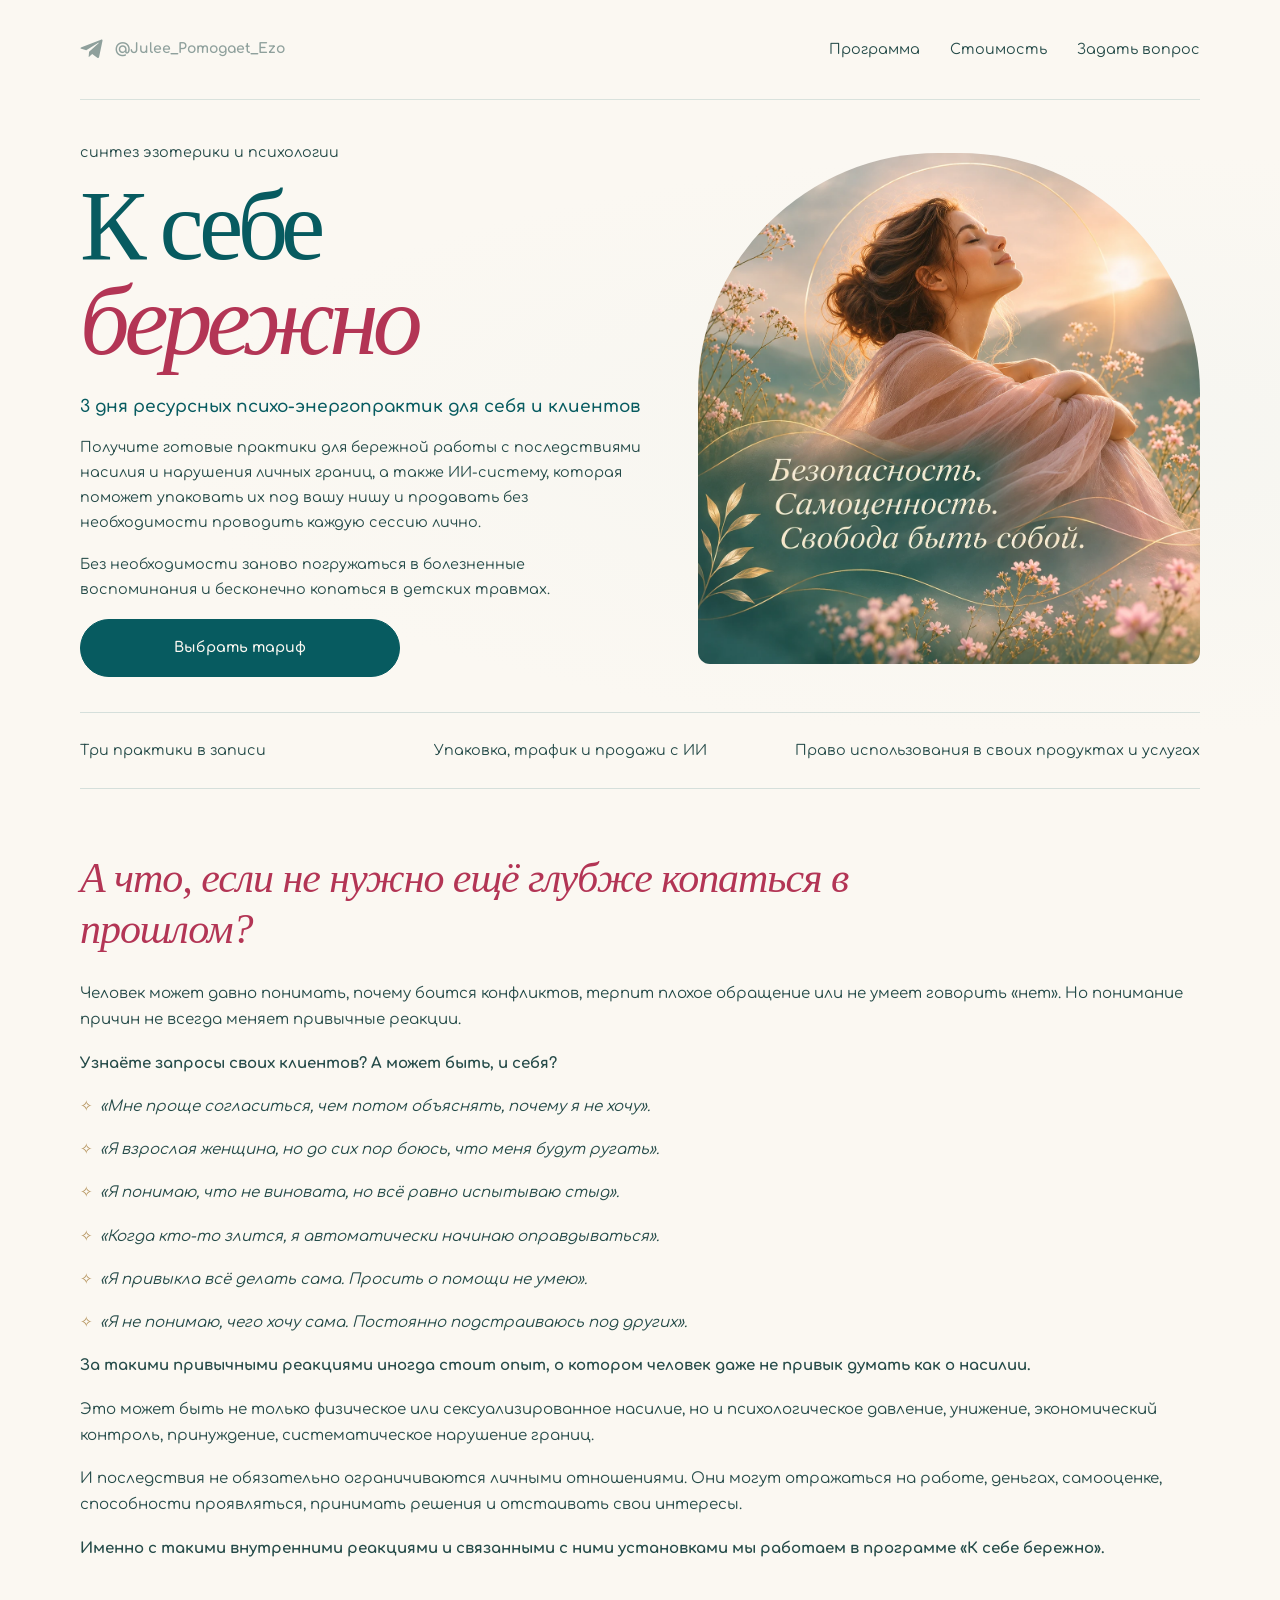
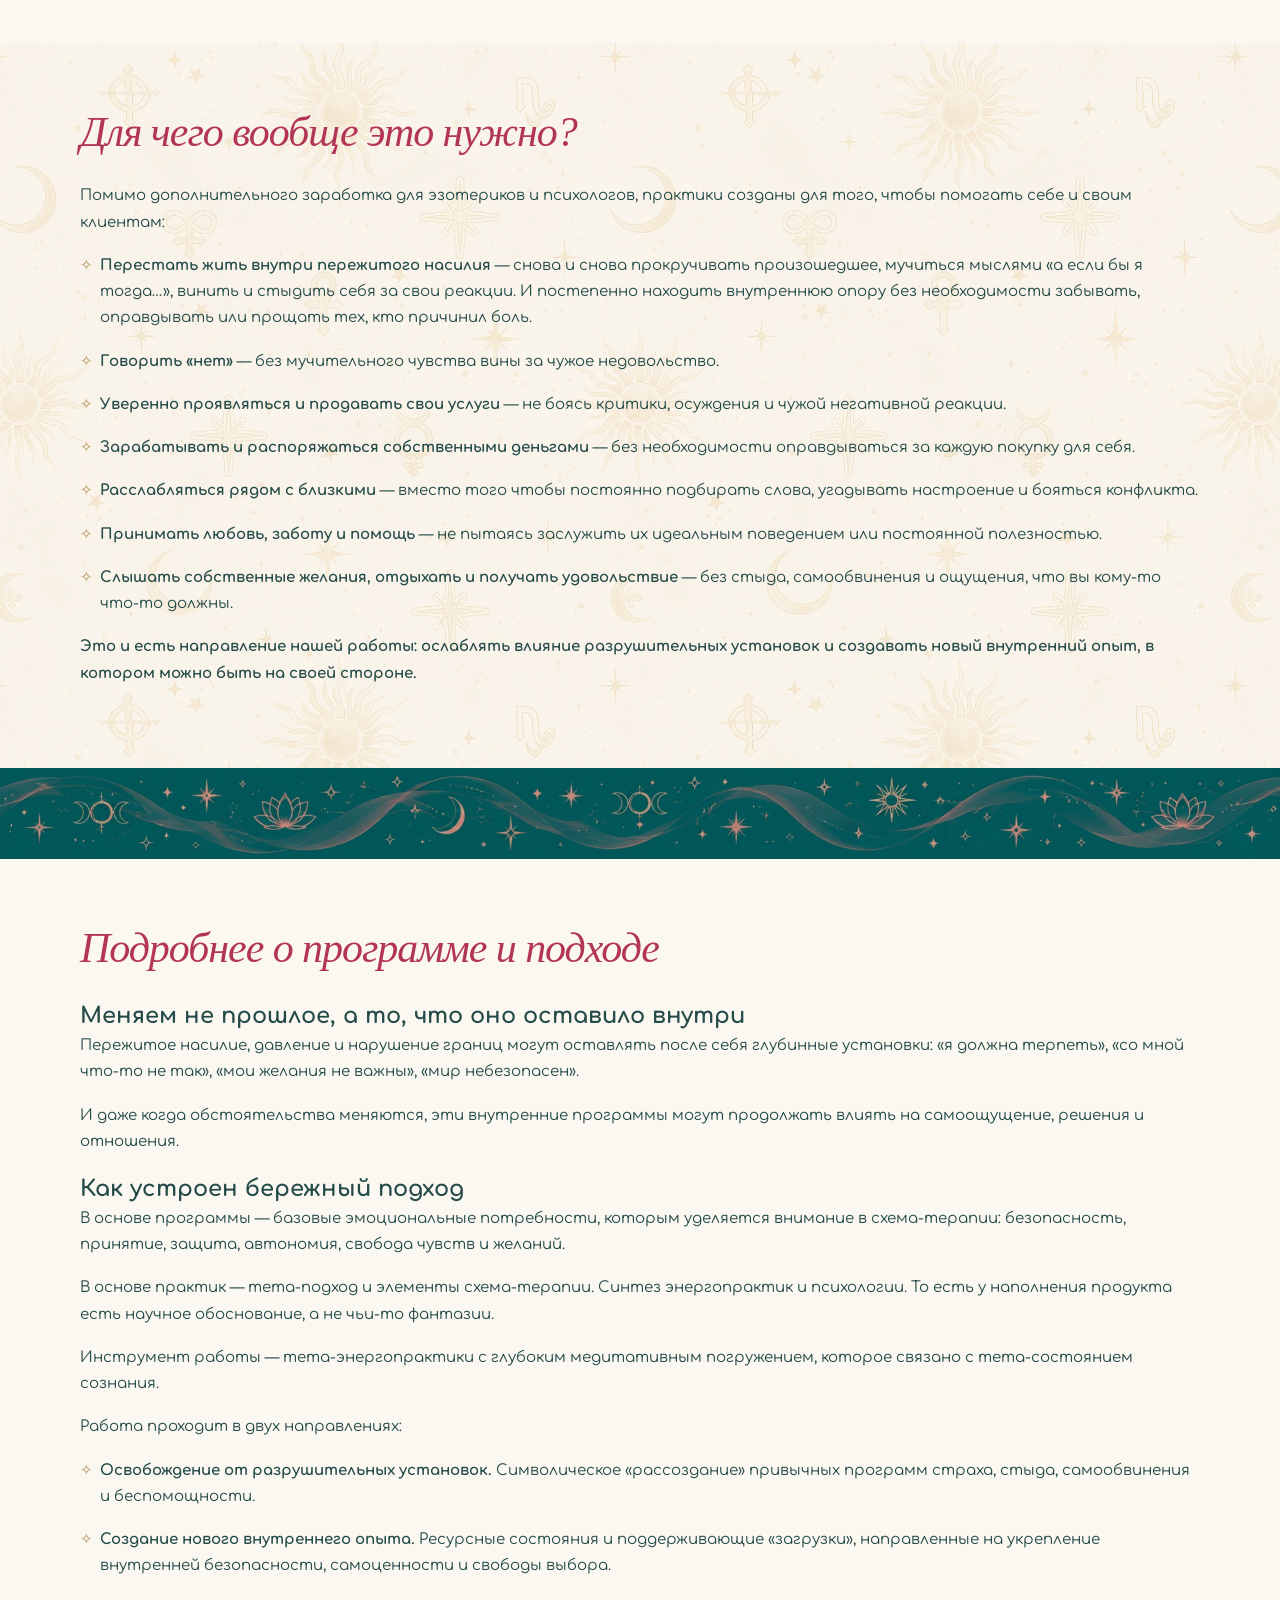
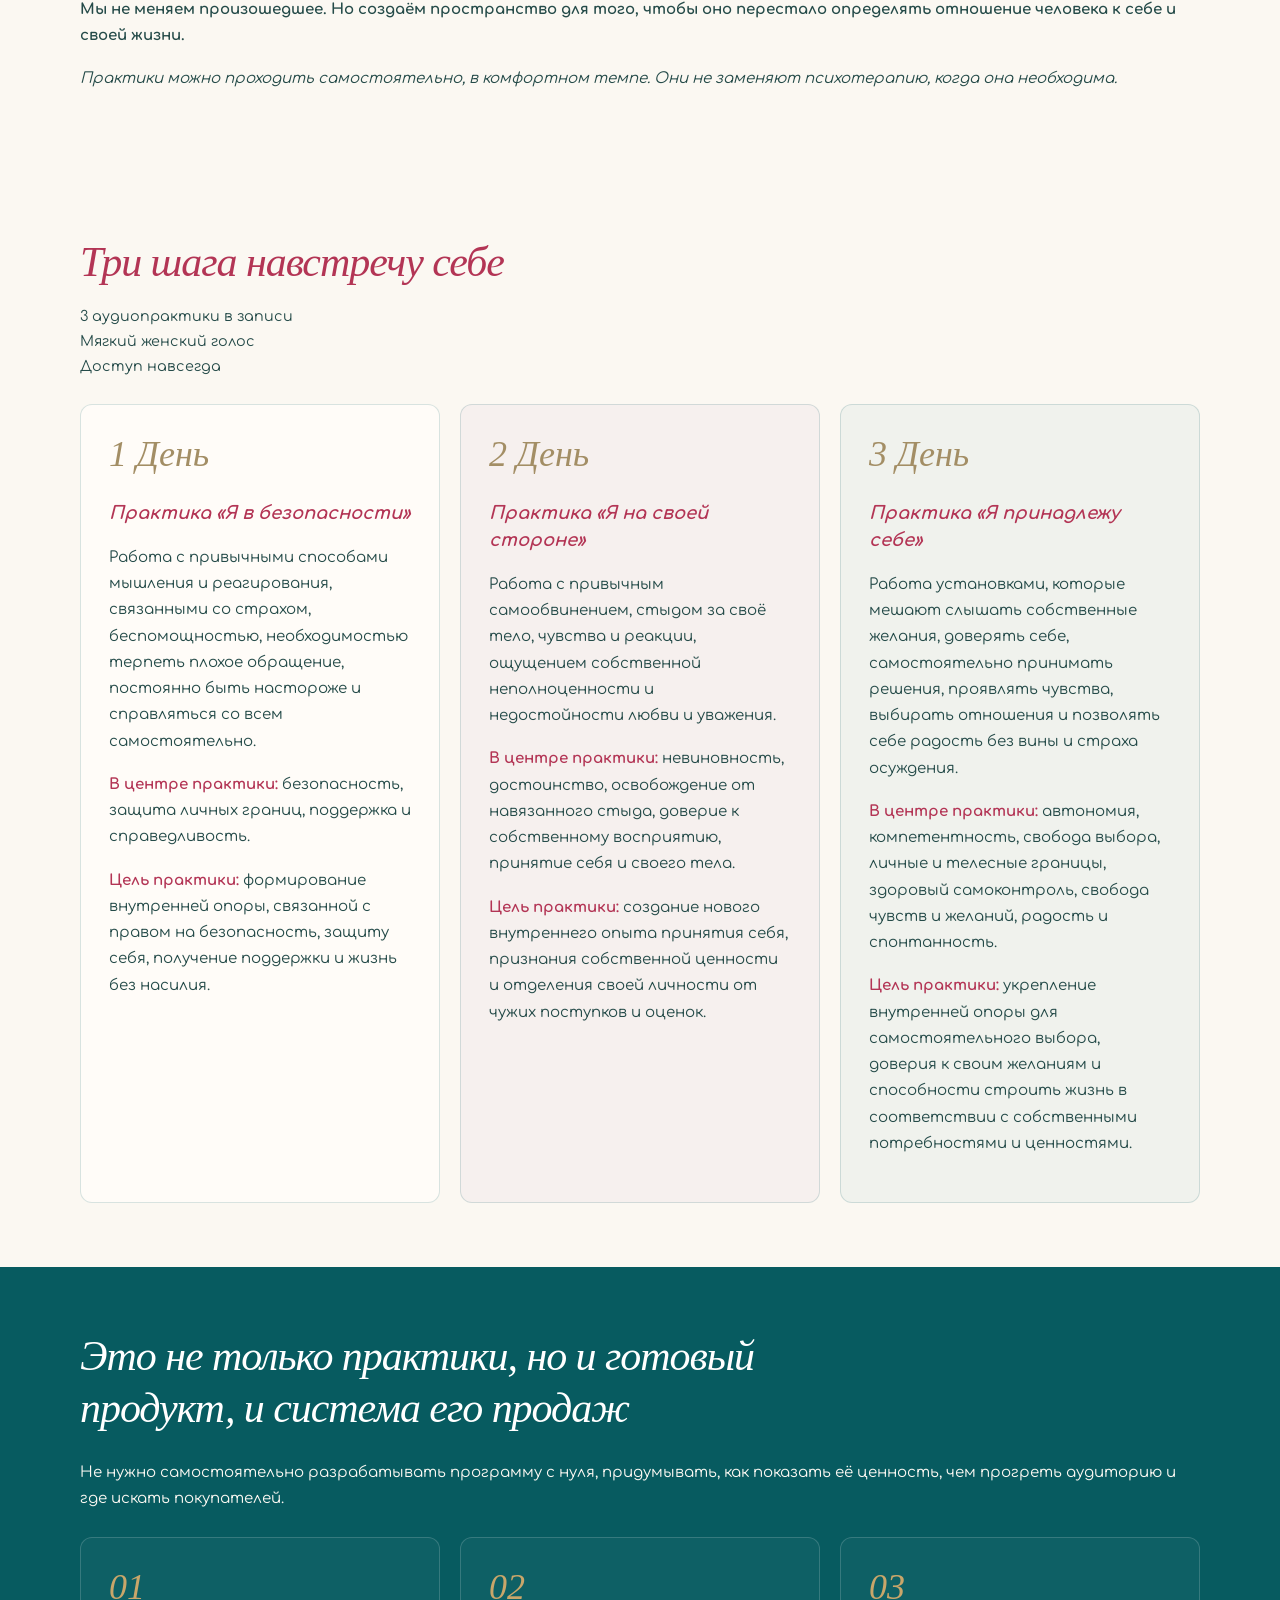
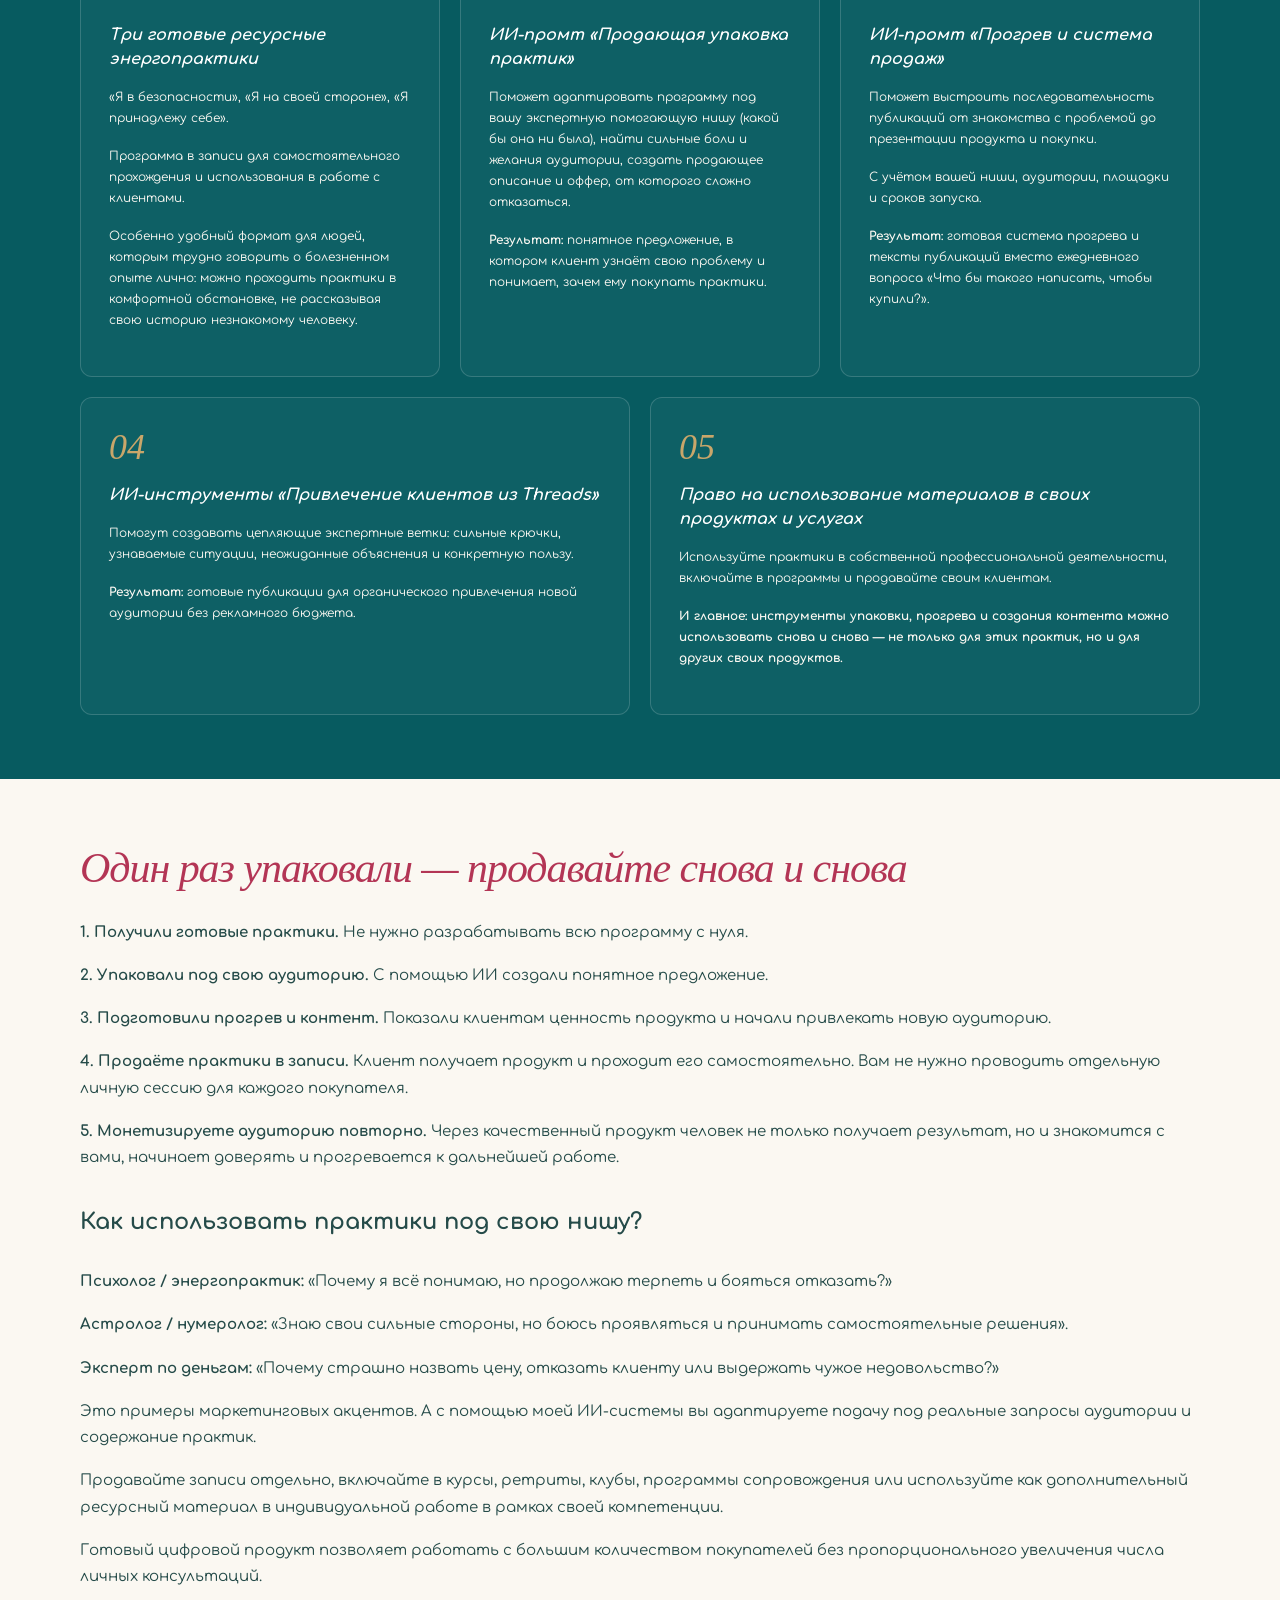
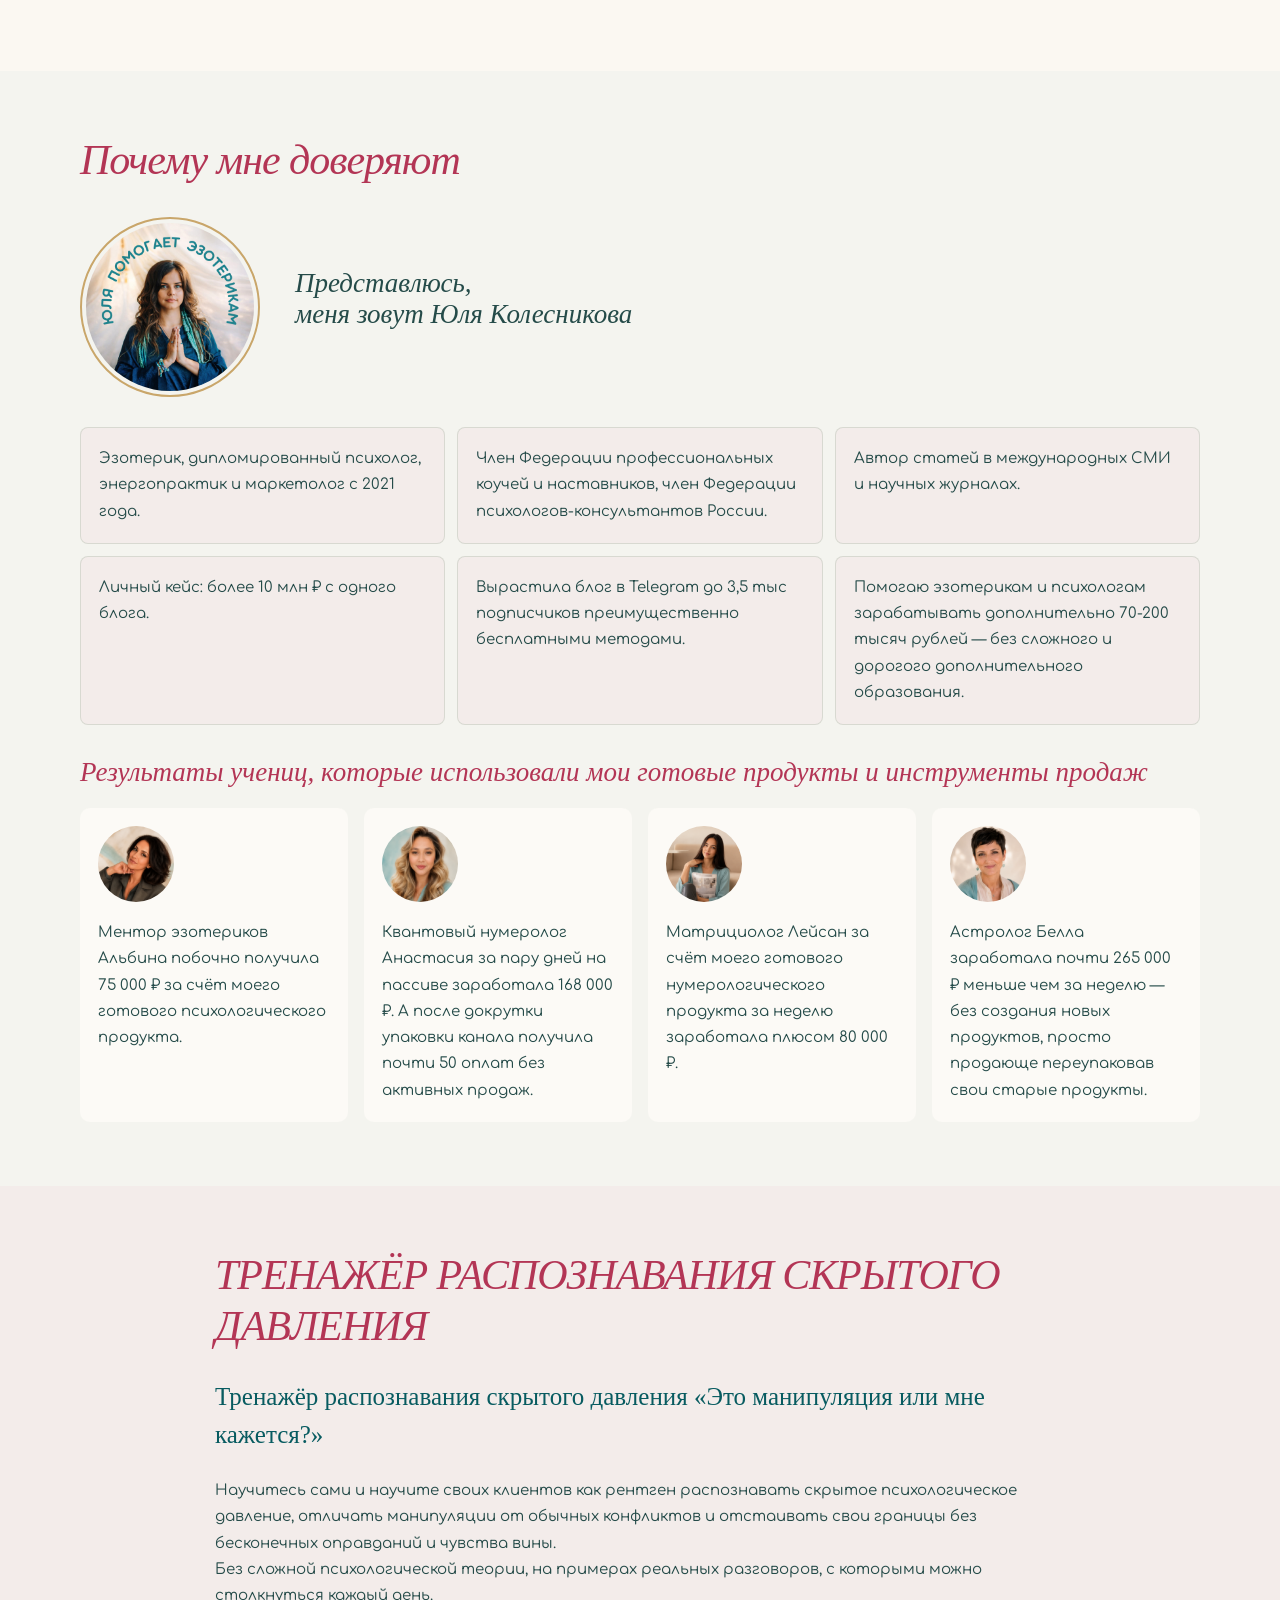
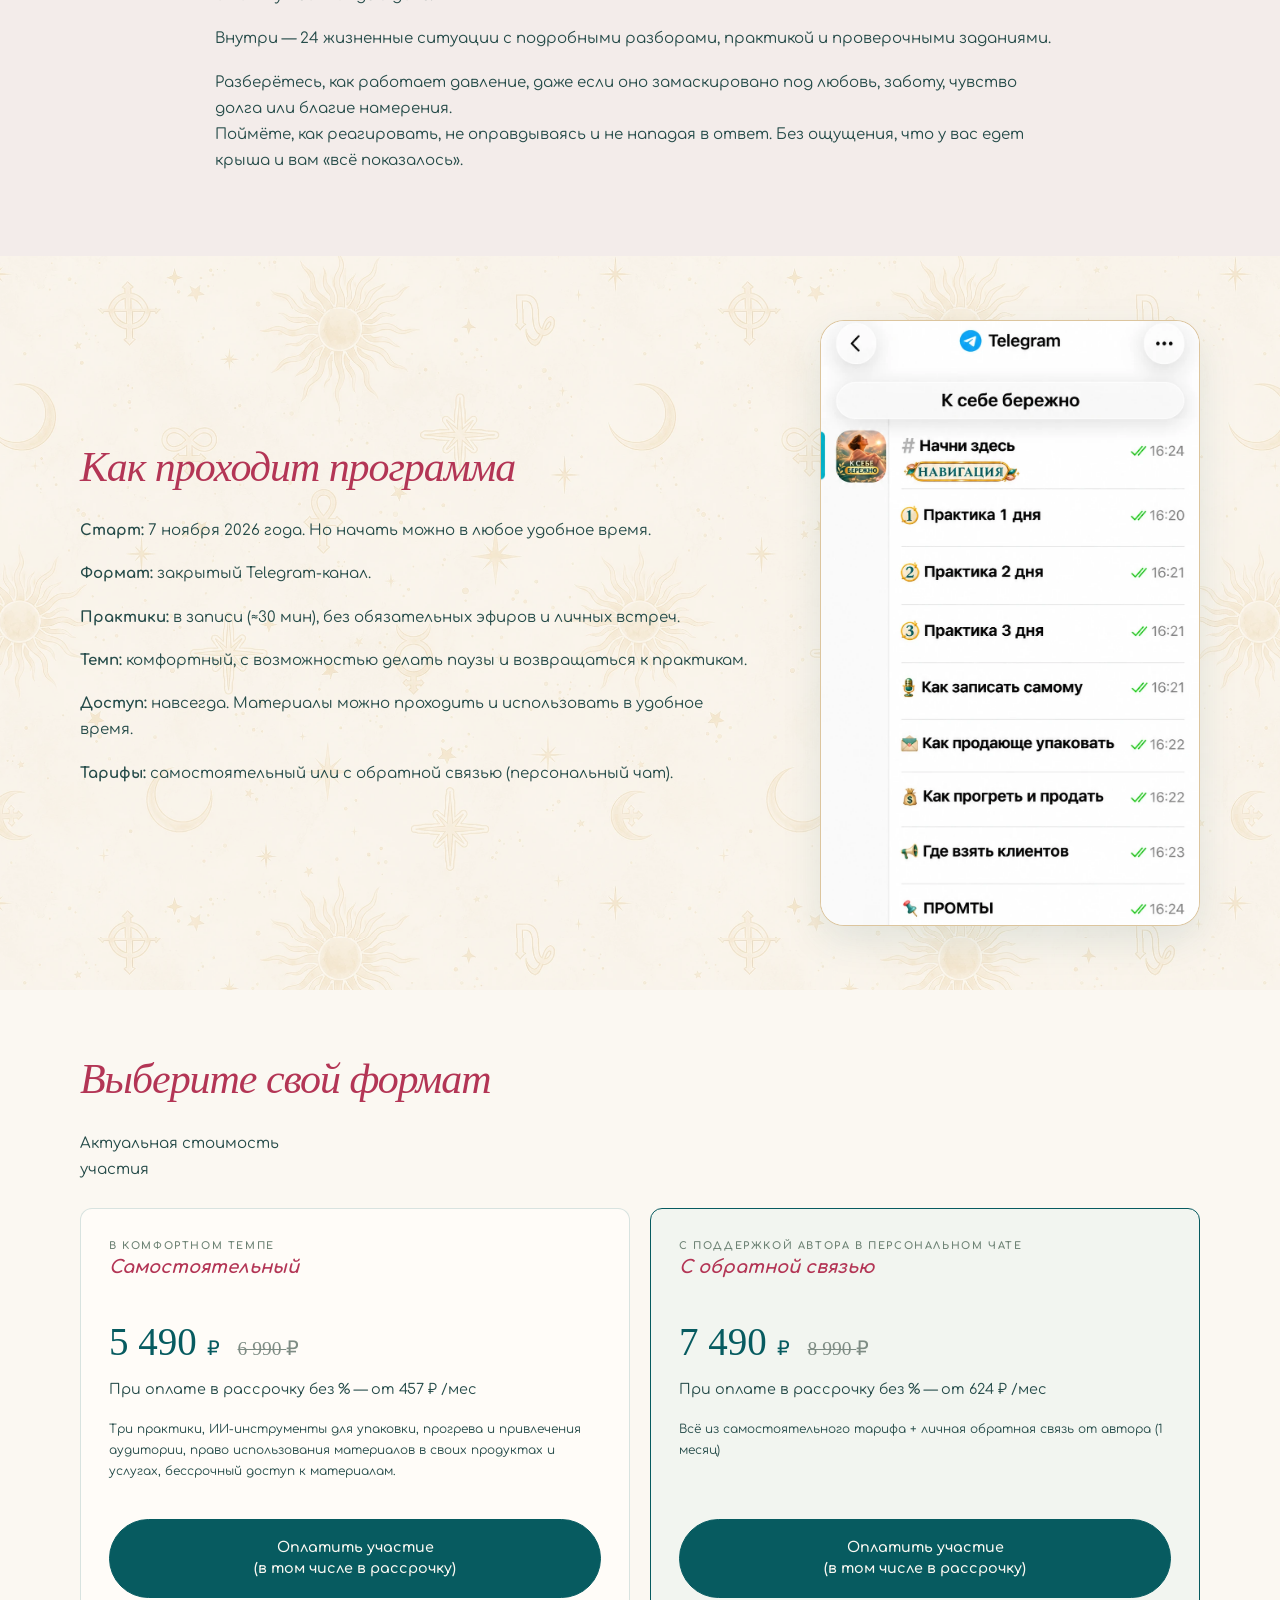
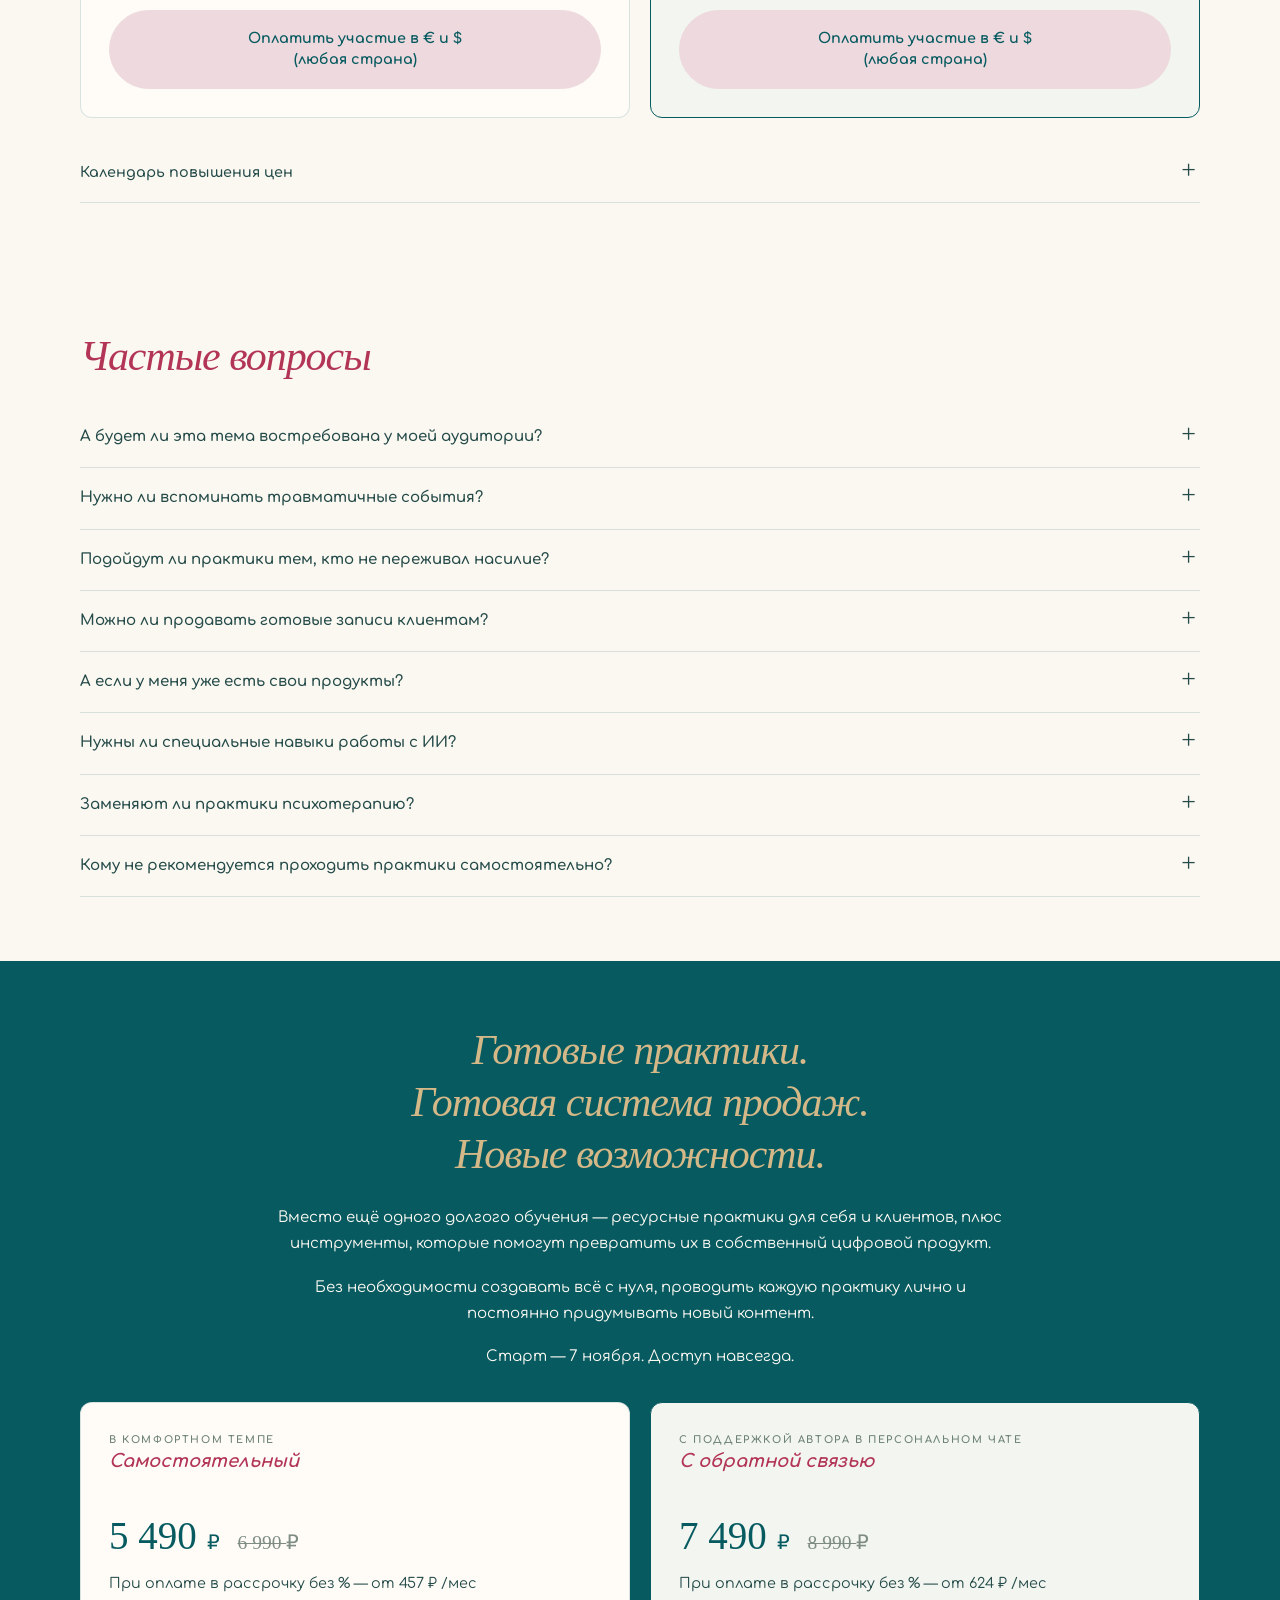
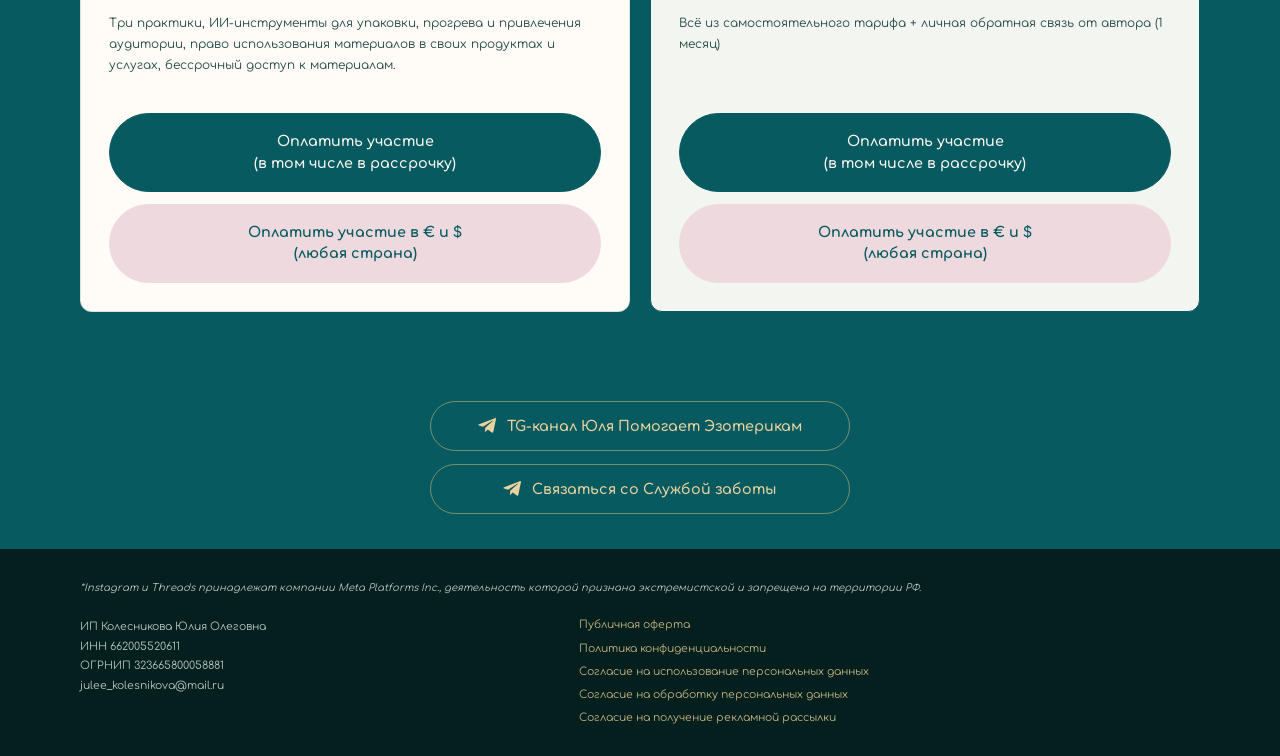
==== commit f3894672: "Add files via upload" ====
--- a/index.html
+++ b/index.html
@@ -2,7 +2,7 @@
 <!-- saved from url=(0058)https://k-sebe-berezhno-julia.julee-pomogaet.chatgpt.site/ -->
 <html lang="ru"><head><meta http-equiv="Content-Type" content="text/html; charset=UTF-8"><style>body {transition: opacity ease-in 0.2s; } 
 body[unresolved] {opacity: 0; display: block; overflow: hidden; position: relative; } 
-</style><meta name="viewport" content="width=device-width,initial-scale=1"><title>К себе бережно — практики и система продаж | Юля Колесникова</title><meta name="description" content="Три ресурсные энергопрактики для себя и клиентов, ИИ-инструменты упаковки и продаж. Старт 6 ноября 2026. Доступ навсегда."><meta property="og:title" content="К себе бережно"><meta property="og:description" content="Готовые практики для себя, клиентов и заработка + система упаковки и продаж."><meta property="og:type" content="website"><meta property="og:locale" content="ru_RU"><link rel="icon" href="https://k-sebe-berezhno-julia.julee-pomogaet.chatgpt.site/assets/favicon.svg" type="image/svg+xml"><link rel="stylesheet" href="./К себе бережно — практики и система продаж _ Юля Колесникова_files/style.css"><script type="text/javascript" id="crocxmlsigner" src="chrome-extension://kiijhgpgjnhkhpagmcgihhigiolpogec/crocxmlsigner.js"></script></head><body><header class="wrap top"><a class="wordmark telegram-brand" href="https://t.me/Julee_Pomogaet_Ezo" target="_blank" rel="noopener noreferrer" aria-label="Telegram @Julee_Pomogaet_Ezo"><svg viewBox="0 0 24 24" aria-hidden="true"><path d="M21.6 3.5 18.4 19c-.2 1.1-.9 1.4-1.8.9l-4.9-3.6-2.4 2.3c-.3.3-.5.5-1 .5l.4-5 9.1-8.2c.4-.4-.1-.6-.6-.2L6 12.8 1.2 11.3c-1-.3-1-1 .2-1.5L20.1 2.6c.9-.3 1.7.2 1.5.9Z"></path></svg><span>@Julee_Pomogaet_Ezo</span></a><nav><a href="https://k-sebe-berezhno-julia.julee-pomogaet.chatgpt.site/#program">Программа</a><a href="https://k-sebe-berezhno-julia.julee-pomogaet.chatgpt.site/#tariffs">Стоимость</a><a href="https://t.me/zabota_ezo" target="_blank" rel="noopener">Задать вопрос</a></nav></header><main><section class="hero"><div class="wrap hero-grid"><div><p class="hero-meta">синтез эзотерики и психологии</p><h1>К себе<br><em>бережно</em></h1><h2>3 дня ресурсных психо-энергопрактик для себя и клиентов</h2><p>Получите готовые практики для бережной работы с последствиями насилия и нарушения личных границ, а также ИИ-систему, которая поможет упаковать их под вашу нишу и продавать без необходимости проводить каждую сессию лично.</p><p>Без необходимости заново погружаться в болезненные воспоминания и бесконечно копаться в детских травмах.</p><div class="payment-actions"><a class="button" href="https://k-sebe-berezhno-julia.julee-pomogaet.chatgpt.site/#tariffs">Выбрать тариф</a></div></div><div class="hero-art"><img src="./К себе бережно — практики и система продаж _ Юля Колесникова_files/hero.webp" alt="Безопасность. Самоценность. Свобода быть собой." width="1243" height="1266" fetchpriority="high"></div></div><div class="wrap hero-bottom"><span>Три практики в записи</span><span>Упаковка, трафик и продажи с ИИ</span><span>Право использования в своих продуктах и услугах</span></div></section><section class="client-requests"><div class="wrap"><h2>А что, если не нужно ещё глубже копаться в прошлом?</h2><p>Человек может давно понимать, почему боится конфликтов, терпит плохое обращение или не умеет говорить «нет». Но понимание причин не всегда меняет привычные реакции.</p><p><strong>Узнаёте запросы своих клиентов? А может быть, и себя?</strong></p><p class="list-item"><em>«Мне проще согласиться, чем потом объяснять, почему я не хочу».</em></p><p class="list-item"><em>«Я взрослая женщина, но до сих пор боюсь, что меня будут ругать».</em></p><p class="list-item"><em>«Я понимаю, что не виновата, но всё равно испытываю стыд».</em></p><p class="list-item"><em>«Когда кто-то злится, я автоматически начинаю оправдываться».</em></p><p class="list-item"><em>«Я привыкла всё делать сама. Просить о помощи не умею».</em></p><p class="list-item"><em>«Я не понимаю, чего хочу сама. Постоянно подстраиваюсь под других».</em></p><p><strong>За такими привычными реакциями иногда стоит опыт, о котором человек даже не привык думать как о насилии.</strong></p><p>Это может быть не только физическое или сексуализированное насилие, но и психологическое давление, унижение, экономический контроль, принуждение, систематическое нарушение границ.</p><p>И последствия не обязательно ограничиваются личными отношениями. Они могут отражаться на работе, деньгах, самооценке, способности проявляться, принимать решения и отстаивать свои интересы.</p><p><strong>Именно с такими внутренними реакциями и связанными с ними установками мы работаем в программе «К себе бережно».</strong></p></div></section><section class="practice-purpose format-pattern"><div class="wrap"><h2>Для чего вообще это нужно?</h2><p>Помимо дополнительного заработка для эзотериков и психологов, практики созданы для того, чтобы помогать себе и своим клиентам:</p><p class="list-item"><strong>Говорить «нет»</strong> — без мучительного чувства вины за чужое недовольство.</p><p class="list-item"><strong>Уверенно проявляться и продавать свои услуги</strong> — не боясь критики, осуждения и чужой негативной реакции.</p><p class="list-item"><strong>Зарабатывать и распоряжаться собственными деньгами</strong> — без необходимости оправдываться за каждую покупку для себя.</p><p class="list-item"><strong>Расслабляться рядом с близкими</strong> — вместо того чтобы постоянно подбирать слова, угадывать настроение и бояться конфликта.</p><p class="list-item"><strong>Принимать любовь, заботу и помощь</strong> — не пытаясь заслужить их идеальным поведением или постоянной полезностью.</p><p class="list-item"><strong>Слышать собственные желания, отдыхать и получать удовольствие</strong> — без стыда, самообвинения и ощущения, что вы кому-то что-то должны.</p><p><strong>Это и есть направление нашей работы: ослаблять влияние разрушительных установок и создавать новый внутренний опыт, в котором можно быть на своей стороне.</strong></p></div></section><div class="section-divider" aria-hidden="true"><img src="./К себе бережно — практики и система продаж _ Юля Колесникова_files/section-divider.webp" alt="" width="2048" height="145" loading="lazy"></div><section class="approach"><div class="wrap"><h2>Подробнее о программе и подходе</h2><h3 class="approach-lead unified-heading">Меняем не прошлое, а то, что оно оставило внутри</h3><p>Пережитое насилие, давление и нарушение границ могут оставлять после себя глубинные установки: «я должна терпеть», «со мной что-то не так», «мои желания не важны», «мир небезопасен».</p><p>И даже когда обстоятельства меняются, эти внутренние программы могут продолжать влиять на самоощущение, решения и отношения.</p><p><strong class="unified-heading">Как устроен бережный подход</strong><br>В основе программы — базовые эмоциональные потребности, которым уделяется внимание в схема-терапии: безопасность, принятие, защита, автономия, свобода чувств и желаний.</p><p>В основе практик — тета-подход и элементы схема-терапии. Синтез энергопрактик и психологии. То есть у наполнения продукта есть научное обоснование, а не чьи-то фантазии.</p><p>Инструмент работы — тета-энергопрактики с глубоким медитативным погружением, которое связано с тета-состоянием сознания.</p><p>Работа проходит в двух направлениях:</p><p class="list-item"><strong>Освобождение от разрушительных установок.</strong> Символическое «рассоздание» привычных программ страха, стыда, самообвинения и беспомощности.</p><p class="list-item"><strong>Создание нового внутреннего опыта.</strong> Ресурсные состояния и поддерживающие «загрузки», направленные на укрепление внутренней безопасности, самоценности и свободы выбора.</p><p><strong>Мы не меняем произошедшее. Но создаём пространство для того, чтобы оно перестало определять отношение человека к себе и своей жизни.</strong></p><p><em>Практики можно проходить самостоятельно, в комфортном темпе. Они не заменяют психотерапию, когда она необходима.</em></p></div></section><section id="program" class="program"><div class="wrap"><h2>Три шага навстречу себе</h2><p class="program-meta">3 аудиопрактики в записи<br>Мягкий женский голос<br>Доступ навсегда</p><div class="cards three"><article><span class="index">1 День</span><h3>Практика «Я в безопасности»</h3><p>Работа с привычными способами мышления и реагирования, связанными со страхом, беспомощностью, необходимостью терпеть плохое обращение, постоянно быть настороже и справляться со всем самостоятельно.</p><p><strong>В центре практики:</strong> безопасность, защита личных границ, поддержка и справедливость.</p><p><strong>Цель практики:</strong> формирование внутренней опоры, связанной с правом на безопасность, защиту себя, получение поддержки и жизнь без насилия.</p></article><article><span class="index">2 День</span><h3>Практика «Я на своей стороне»</h3><p>Работа с привычным самообвинением, стыдом за своё тело, чувства и реакции, ощущением собственной неполноценности и недостойности любви и уважения.</p><p><strong>В центре практики:</strong> невиновность, достоинство, освобождение от навязанного стыда, доверие к собственному восприятию, принятие себя и своего тела.</p><p><strong>Цель практики:</strong> создание нового внутреннего опыта принятия себя, признания собственной ценности и отделения своей личности от чужих поступков и оценок.</p></article><article><span class="index">3 День</span><h3>Практика «Я принадлежу себе»</h3><p>Работа установками, которые мешают слышать собственные желания, доверять себе, самостоятельно принимать решения, проявлять чувства, выбирать отношения и позволять себе радость без вины и страха осуждения.</p><p><strong>В центре практики:</strong> автономия, компетентность, свобода выбора, личные и телесные границы, здоровый самоконтроль, свобода чувств и желаний, радость и спонтанность.</p><p><strong>Цель практики:</strong> укрепление внутренней опоры для самостоятельного выбора, доверия к своим желаниям и способности строить жизнь в соответствии с собственными потребностями и ценностями.</p></article></div></div></section><section class="kit-section dark"><div class="wrap"><h2>Это не только практики, но и готовый продукт, и система его продаж</h2><p>Не нужно самостоятельно разрабатывать программу с нуля, придумывать, как показать её ценность, чем прогреть аудиторию и где искать покупателей.</p><div class="cards kit"><article><span class="index">01</span><h3>Три готовые ресурсные энергопрактики</h3><p>«Я в безопасности», «Я на своей стороне», «Я принадлежу себе».</p><p>Программа в записи для самостоятельного прохождения и использования в работе с клиентами.</p><p>Особенно удобный формат для людей, которым трудно говорить о болезненном опыте лично: можно проходить практики в комфортной обстановке, не рассказывая свою историю незнакомому человеку.</p></article><article><span class="index">02</span><h3>ИИ-промт «Продающая упаковка практик»</h3><p>Поможет адаптировать программу под вашу экспертную помогающую нишу (какой бы она ни была), найти сильные боли и желания аудитории, создать продающее описание и оффер, от которого сложно отказаться.</p><p><strong>Результат:</strong> понятное предложение, в котором клиент узнаёт свою проблему и понимает, зачем ему покупать практики.</p></article><article><span class="index">03</span><h3>ИИ-промт «Прогрев и система продаж»</h3><p>Поможет выстроить последовательность публикаций от знакомства с проблемой до презентации продукта и покупки.</p><p>С учётом вашей ниши, аудитории, площадки и сроков запуска.</p><p><strong>Результат:</strong> готовая система прогрева и тексты публикаций вместо ежедневного вопроса «Что бы такого написать, чтобы купили?».</p></article><article><span class="index">04</span><h3>ИИ-инструменты «Привлечение клиентов из Threads»</h3><p>Помогут создавать цепляющие экспертные ветки: сильные крючки, узнаваемые ситуации, неожиданные объяснения и конкретную пользу.</p><p><strong>Результат:</strong> готовые публикации для органического привлечения новой аудитории без рекламного бюджета.</p></article><article><span class="index">05</span><h3>Право на использование материалов в своих продуктах и услугах</h3><p>Используйте практики в собственной профессиональной деятельности, включайте в программы и продавайте своим клиентам.</p><p><strong>И главное: инструменты упаковки, прогрева и создания контента можно использовать снова и снова — не только для этих практик, но и для других своих продуктов.</strong></p></article></div></div></section><section class=""><div class="wrap"><h2>Один раз упаковали — продавайте снова и снова</h2><p><strong>1. Получили готовые практики.</strong> Не нужно разрабатывать всю программу с нуля.</p><p><strong>2. Упаковали под свою аудиторию.</strong> С помощью ИИ создали понятное предложение.</p><p><strong>3. Подготовили прогрев и контент.</strong> Показали клиентам ценность продукта и начали привлекать новую аудиторию.</p><p><strong>4. Продаёте практики в записи.</strong> Клиент получает продукт и проходит его самостоятельно. Вам не нужно проводить отдельную личную сессию для каждого покупателя.</p><p><strong>5. Монетизируете аудиторию повторно.</strong> Через качественный продукт человек не только получает результат, но и знакомится с вами, начинает доверять и прогревается к дальнейшей работе.</p><h4 class="niche-heading unified-heading">Как использовать практики под свою нишу?</h4><p><strong>Психолог / энергопрактик:</strong> «Почему я всё понимаю, но продолжаю терпеть и бояться отказать?»</p><p><strong>Астролог / нумеролог:</strong> «Знаю свои сильные стороны, но боюсь проявляться и принимать самостоятельные решения».</p><p><strong>Эксперт по деньгам:</strong> «Почему страшно назвать цену, отказать клиенту или выдержать чужое недовольство?»</p><p>Это примеры маркетинговых акцентов. А с помощью моей ИИ-системы вы адаптируете подачу под реальные запросы аудитории и содержание практик.</p><p>Продавайте записи отдельно, включайте в курсы, ретриты, клубы, программы сопровождения или используйте как дополнительный ресурсный материал в индивидуальной работе в рамках своей компетенции.</p><p>Готовый цифровой продукт позволяет работать с большим количеством покупателей без пропорционального увеличения числа личных консультаций.</p></div></section><section class="author-section"><div class="wrap"><h2>Почему мне доверяют</h2><div class="author-intro"><div class="author-photo"><img src="./К себе бережно — практики и система продаж _ Юля Колесникова_files/source-15.jpg" alt="Юля Колесникова"></div><p class="script author-name"><span>Представлюсь,</span><span>меня зовут Юля Колесникова</span></p></div><ul class="author-list"><li>Эзотерик, дипломированный психолог, энергопрактик и маркетолог с 2021 года.</li><li>Член Федерации профессиональных коучей и наставников, член Федерации психологов-консультантов России.</li><li>Автор статей в международных СМИ и научных журналах.</li><li>Личный кейс: более 10 млн <span class="currency">₽</span> с одного блога.</li><li>Вырастила блог в Telegram до 3,5 тыс подписчиков преимущественно бесплатными методами.</li><li>Помогаю эзотерикам и психологам зарабатывать дополнительно 70-200 тысяч рублей — без сложного и дорогого дополнительного образования.</li></ul><h3 class="cases-title">Результаты учениц, которые использовали мои готовые продукты и инструменты продаж</h3><div class="cases-grid"><article class="case-card"><img src="./К себе бережно — практики и система продаж _ Юля Колесникова_files/source-19.png" alt=""><p>Ментор эзотериков Альбина побочно получила 75 000 <span class="currency">₽</span> за счёт моего готового психологического продукта.</p></article><article class="case-card"><img src="./К себе бережно — практики и система продаж _ Юля Колесникова_files/source-17.png" alt=""><p>Квантовый нумеролог Анастасия за пару дней на пассиве заработала 168 000 <span class="currency">₽</span>. А после докрутки упаковки канала получила почти 50 оплат без активных продаж.</p></article><article class="case-card"><img src="./К себе бережно — практики и система продаж _ Юля Колесникова_files/source-18.png" alt=""><p>Матрициолог Лейсан за счёт моего готового нумерологического продукта за неделю заработала плюсом 80 000 <span class="currency">₽</span>.</p></article><article class="case-card"><img src="./К себе бережно — практики и система продаж _ Юля Колесникова_files/source-16.png" alt=""><p>Астролог Белла заработала почти 265 000 <span class="currency">₽</span> меньше чем за неделю — без создания новых продуктов, просто продающе переупаковав свои старые продукты.</p></article></div></div></section><section class="bonus"><div class="wrap"><h2 class="gift-heading"><svg class="gift-heading-icon" viewBox="0 0 32 32" aria-hidden="true"><path d="M5 14h22v14H5zM3 9h26v5H3zM16 9v19M16 9h-5a3.5 3.5 0 1 1 3.4-4.3L16 9Zm0 0h5a3.5 3.5 0 1 0-3.4-4.3L16 9Z"></path></svg><span>Подарок при покупке до 6 ноября</span></h2><h3>Тренажёр распознавания скрытого давления «Это манипуляция или мне кажется?»</h3><p>Научитесь сами и научите своих клиентов как рентген распознавать скрытое психологическое давление, отличать манипуляции от обычных конфликтов и отстаивать свои границы без бесконечных оправданий и чувства вины.<br>Без сложной психологической теории, на примерах реальных разговоров, с которыми можно столкнуться каждый день.</p><p>Внутри — 24 жизненные ситуации с подробными разборами, практикой и проверочными заданиями.</p><p>Разберётесь, как работает давление, даже если оно замаскировано под любовь, заботу, чувство долга или благие намерения.<br>Поймёте, как реагировать, не оправдываясь и не нападая в ответ. Без ощущения, что у вас едет крыша и вам «всё показалось».</p><p><strong>При покупке до 6 ноября 2026 этот тренажёр стоимостью 2 990 <span class="currency">₽</span> — в подарок.</strong></p></div></section><section id="format" class="format-pattern"><div class="wrap format-layout"><div class="format-copy"><h2>Как проходит программа</h2><p><strong>Старт:</strong> 6 ноября 2026 года. Но начать можно в любое удобное время.</p><p><strong>Формат:</strong> закрытый Telegram-канал.</p><p><strong>Практики:</strong> в записи (≈30 мин), без обязательных эфиров и личных встреч.</p><p><strong>Темп:</strong> комфортный, с возможностью делать паузы и возвращаться к практикам.</p><p><strong>Доступ:</strong> навсегда. Материалы можно проходить и использовать в удобное время.</p><p><strong>Тарифы:</strong> самостоятельный или с обратной связью (персональный чат).</p></div><figure class="format-screen"><img src="./К себе бережно — практики и система продаж _ Юля Колесникова_files/telegram-navigation.webp" alt="Навигация Telegram-канала «К себе бережно»: практики и инструменты продаж" width="930" height="1487" loading="lazy"></figure></div></section><section id="tariffs"><div class="wrap"><h2>Выберите свой формат</h2><p class="price-status">Цена открытия продаж только 2 ноября</p><div class="tariffs"><article><span class="eyebrow">В КОМФОРТНОМ ТЕМПЕ</span><h3>Самостоятельный</h3><div class="tariff-price-row"><div class="amount standard">3&nbsp;490 <span class="currency">₽</span></div><s class="old-price" aria-label="Прежняя цена 6 990 рублей">6 990 <span class="currency">₽</span></s></div><p class="installment" data-installment="standard">При оплате в рассрочку без % — от 290 <span class="currency">₽</span> /мес</p><p>Три практики, ИИ-инструменты для упаковки, прогрева и привлечения аудитории, право использования материалов в своих продуктах и услугах, бессрочный доступ к материалам.</p><div class="payment-actions tariff-actions"><a class="button" href="https://payform.ru/h4cVy2h/" data-pay="standard">Оплатить участие<br><span>(в том числе в рассрочку)</span></a><a class="button foreign-button" href="https://app.lava.top/products/75081164-daa8-4107-91b6-67a5bfd3730a" data-pay="foreign" data-plan="standard">Оплатить участие в € и $<br><span>(любая страна)</span></a></div></article><article class="featured"><span class="eyebrow">С ПОДДЕРЖКОЙ АВТОРА В ПЕРСОНАЛЬНОМ ЧАТЕ</span><h3>С обратной связью</h3><div class="tariff-price-row"><div class="amount feedback">5&nbsp;490 <span class="currency">₽</span></div><s class="old-price" aria-label="Прежняя цена 8 990 рублей">8 990 <span class="currency">₽</span></s></div><p class="installment" data-installment="feedback">При оплате в рассрочку без % — от 457 <span class="currency">₽</span> /мес</p><p>Всё из самостоятельного тарифа + личная обратная связь от автора (1 месяц)</p><div class="payment-actions tariff-actions"><a class="button" href="https://payform.ru/i5cVy2P/" data-pay="feedback">Оплатить участие<br><span>(в том числе в рассрочку)</span></a><a class="button foreign-button" href="https://app.lava.top/products/75081164-daa8-4107-91b6-67a5bfd3730a" data-pay="foreign" data-plan="feedback">Оплатить участие в € и $<br><span>(любая страна)</span></a></div></article></div><p class="gift-note tariff-gift"><svg viewBox="0 0 32 32" aria-hidden="true"><path d="M5 14h22v14H5zM3 9h26v5H3zM16 9v19M16 9h-5a3.5 3.5 0 1 1 3.4-4.3L16 9Zm0 0h5a3.5 3.5 0 1 0-3.4-4.3L16 9Z"></path></svg><span>В подарок при покупке до 6 ноября 2026 — тренажёр «Это манипуляция или мне кажется?». Обычная стоимость 2 990 <span class="currency">₽</span>.</span></p><details><summary>Календарь повышения цен</summary><table><thead><tr><th>Дата</th><th>Самостоятельный</th><th>С обратной связью</th></tr></thead><tbody><tr><td>2 ноября</td><td>3 490 <span class="currency">₽</span></td><td>5 490 <span class="currency">₽</span></td></tr><tr><td>3 ноября</td><td>3 990 <span class="currency">₽</span></td><td>5 990 <span class="currency">₽</span></td></tr><tr><td>4 ноября</td><td>4 990 <span class="currency">₽</span></td><td>6 990 <span class="currency">₽</span></td></tr><tr><td>С 5 ноября</td><td>5 490 <span class="currency">₽</span></td><td>7 490 <span class="currency">₽</span></td></tr></tbody></table></details></div></section><section class="faq"><div class="wrap"><h2>Частые вопросы</h2><details><summary>А будет ли эта тема востребована у моей аудитории?</summary><p>По данным ЮНИСЕФ, около 1,6 миллиарда детей (двое из трёх) регулярно подвергаются физическим наказаниям или психологической агрессии. А по оценкам ВОЗ, почти 840 миллионов женщин (каждая третья) переживали физическое или сексуальное насилие.</p><p>Тема гораздо шире, чем кажется. Многие люди молчат о пережитом, не знают, к кому обратиться и какой продукт выбрать, ведь об этом не принято говорить. И возможно, именно через вас эти практики помогут кому-то сделать первый шаг к себе.</p></details><details><summary>Нужно ли вспоминать травматичные события?</summary><p>Нет, практики не требуют намеренно возвращаться к болезненным воспоминаниям или рассказывать о пережитом. Однако при работе с чувствительными темами могут возникать неожиданные эмоции. Вы можете остановиться в любой момент, и также в любой момент продолжить.</p></details><details><summary>Подойдут ли практики тем, кто не переживал насилие?</summary><p>Программа также затрагивает темы личных границ, самоценности, права на собственные чувства, желания и решения. Эти запросы актуальны не только для людей с опытом насилия.</p><p>И также важно помнить, что насилие бывает не только сексуальным или физическим, но и но и психологическим, эмоциональным, экономическим. Оно может проявляться через унижение, обесценивание, угрозы, контроль, манипуляции, принуждение и систематическое нарушение личных границ.</p><p>Причём человек может годами жить в таких условиях, считая происходящее нормой, и даже не осознавать, что столкнулся с насилием.</p></details><details><summary>Можно ли продавать готовые записи клиентам?</summary><p>Да. Вы можете как использовать готовые записанные практики в своих продуктах и услугах, продавать их своим клиентам, так и переписать их своим голосом.</p></details><details><summary>А если у меня уже есть свои продукты?</summary><p>Используйте ИИ-инструменты для упаковки, прогрева и продвижения собственных продуктов. Практики можно пройти самостоятельно или включить в профессиональную работу в любом формате.</p></details><details><summary>Нужны ли специальные навыки работы с ИИ?</summary><p>Нет. Вы получаете готовые промты с последовательными инструкциями.</p></details><details><summary>Заменяют ли практики психотерапию?</summary><p>Нельзя утверждать. Это ресурсная медитативная программа, а не лечение психологической травмы. При выраженных травматических симптомах или кризисных состояниях необходима соответствующая профессиональная помощь.</p></details></div></section><section class="final dark"><div class="wrap"><h2>Готовые практики.<br>Готовая система продаж.<br><em>Новые возможности.</em></h2><p>Вместо ещё одного долгого обучения — ресурсные практики для себя и клиентов, плюс инструменты, которые помогут превратить их в собственный цифровой продукт.</p><p>Без необходимости создавать всё с нуля, проводить каждую практику лично и постоянно придумывать новый контент.</p><p>Старт — 6 ноября. Доступ навсегда.</p><div class="tariffs"><article><span class="eyebrow">В КОМФОРТНОМ ТЕМПЕ</span><h3>Самостоятельный</h3><div class="tariff-price-row"><div class="amount standard">3&nbsp;490 <span class="currency">₽</span></div><s class="old-price" aria-label="Прежняя цена 6 990 рублей">6 990 <span class="currency">₽</span></s></div><p class="installment" data-installment="standard">При оплате в рассрочку без % — от 290 <span class="currency">₽</span> /мес</p><p>Три практики, ИИ-инструменты для упаковки, прогрева и привлечения аудитории, право использования материалов в своих продуктах и услугах, бессрочный доступ к материалам.</p><div class="payment-actions tariff-actions"><a class="button" href="https://payform.ru/h4cVy2h/" data-pay="standard">Оплатить участие<br><span>(в том числе в рассрочку)</span></a><a class="button foreign-button" href="https://app.lava.top/products/75081164-daa8-4107-91b6-67a5bfd3730a" data-pay="foreign" data-plan="standard">Оплатить участие в € и $<br><span>(любая страна)</span></a></div></article><article class="featured"><span class="eyebrow">С ПОДДЕРЖКОЙ АВТОРА В ПЕРСОНАЛЬНОМ ЧАТЕ</span><h3>С обратной связью</h3><div class="tariff-price-row"><div class="amount feedback">5&nbsp;490 <span class="currency">₽</span></div><s class="old-price" aria-label="Прежняя цена 8 990 рублей">8 990 <span class="currency">₽</span></s></div><p class="installment" data-installment="feedback">При оплате в рассрочку без % — от 457 <span class="currency">₽</span> /мес</p><p>Всё из самостоятельного тарифа + личная обратная связь от автора (1 месяц)</p><div class="payment-actions tariff-actions"><a class="button" href="https://payform.ru/i5cVy2P/" data-pay="feedback">Оплатить участие<br><span>(в том числе в рассрочку)</span></a><a class="button foreign-button" href="https://app.lava.top/products/75081164-daa8-4107-91b6-67a5bfd3730a" data-pay="foreign" data-plan="feedback">Оплатить участие в € и $<br><span>(любая страна)</span></a></div></article></div><p class="gift-note tariff-gift"><svg viewBox="0 0 32 32" aria-hidden="true"><path d="M5 14h22v14H5zM3 9h26v5H3zM16 9v19M16 9h-5a3.5 3.5 0 1 1 3.4-4.3L16 9Zm0 0h5a3.5 3.5 0 1 0-3.4-4.3L16 9Z"></path></svg><span>В подарок при покупке до 6 ноября 2026 — тренажёр «Это манипуляция или мне кажется?». Обычная стоимость 2 990 <span class="currency">₽</span>.</span></p></div></section><div class="contact-strip dark"><div class="wrap"><a class="telegram-channel-button" href="https://t.me/Julee_Pomogaet_Ezo" target="_blank" rel="noreferrer"><svg class="telegram-icon" viewBox="0 0 24 24" aria-hidden="true"><path d="M21.6 3.5 18.4 19c-.2 1.1-.9 1.4-1.8.9l-4.9-3.6-2.4 2.3c-.3.3-.5.5-1 .5l.4-5 9.1-8.2c.4-.4-.1-.6-.6-.2L6 12.8 1.2 11.3c-1-.3-1-1 .2-1.5L20.1 2.6c.9-.3 1.7.2 1.5.9Z"></path></svg><span>TG-канал Юля Помогает Эзотерикам</span></a><a class="telegram-channel-button" href="https://t.me/zabota_ezo" target="_blank" rel="noreferrer"><svg class="telegram-icon" viewBox="0 0 24 24" aria-hidden="true"><path d="M21.6 3.5 18.4 19c-.2 1.1-.9 1.4-1.8.9l-4.9-3.6-2.4 2.3c-.3.3-.5.5-1 .5l.4-5 9.1-8.2c.4-.4-.1-.6-.6-.2L6 12.8 1.2 11.3c-1-.3-1-1 .2-1.5L20.1 2.6c.9-.3 1.7.2 1.5.9Z"></path></svg><span>Связаться со Службой заботы</span></a></div></div><footer><div class="wrap foot"><p class="meta-disclaimer"><i>*Instagram и Threads принадлежат компании Meta Platforms Inc., деятельность которой признана экстремистской и запрещена на территории РФ.</i></p><div>ИП Колесникова Юлия Олеговна<br>ИНН 662005520611<br>ОГРНИП 323665800058881<br><a href="mailto:julee_kolesnikova@mail.ru">julee_kolesnikova@mail.ru</a></div><nav><a href="https://juleepomogaet.payform.ru/warranty/offer/" target="_blank" rel="noreferrer">Публичная оферта</a><a href="https://disk.yandex.ru/i/RGP4xEJRRY_H5Q" target="_blank" rel="noreferrer">Политика конфиденциальности</a><a href="https://disk.yandex.ru/i/1Q0tHpkZpCGskA" target="_blank" rel="noreferrer">Согласие на использование персональных данных</a><a href="https://disk.yandex.ru/i/7uQYNB-fV4z-Ww" target="_blank" rel="noreferrer">Согласие на обработку персональных данных</a><a href="https://disk.yandex.ru/i/RP5EdWQKOd7Feg" target="_blank" rel="noreferrer">Согласие на получение рекламной рассылки</a></nav></div></footer></main><script src="./К себе бережно — практики и система продаж _ Юля Колесникова_files/config.js.Без названия"></script><script src="./К себе бережно — практики и система продаж _ Юля Колесникова_files/app.js.Без названия"></script><script type="module">import { mountSiteWidget } from "/_sites/dispatch-assets/sites-widget.js";mountSiteWidget({"kind":"editor-composer","mobileEnabled":false,"environment":"production","chatgptOrigin":"https://chatgpt.com","locale":"ru-RU","accountId":"personal","projectId":"appgprj_6ae66cda13948191b6a21029dd79ecfe","projectTitle":"К себе бережно"});</script><script>(function(){function c(){var b=a.contentDocument||(a.contentWindow&&a.contentWindow.document);if(b){var d=b.createElement('script');d.innerHTML="window.__CF$cv$params={r:'a53bbeadc98a68a5',t:'MTc5MzU0NDk3Mg=='};var l=window.parent.location,o;try{o=new URL(l.origin).origin}catch(e){try{o=new URL(new URL(l.href).origin).origin}catch(e){o=''}}var u='/cdn-cgi/challenge-platform/scripts/jsd/main.js?ray=a53bbeadc98a68a5',a=document.createElement('script');a.src=o?new URL(u,o).href:u;document.getElementsByTagName('head')[0].appendChild(a);";b.getElementsByTagName('head')[0].appendChild(d)}}if(document.body){var a=document.createElement('iframe');a.height=1;a.width=1;a.style.position='absolute';a.style.top=0;a.style.left=0;a.style.border='none';a.style.visibility='hidden';document.body.appendChild(a);if('loading'!==document.readyState)c();else if(window.addEventListener)document.addEventListener('DOMContentLoaded',c);else{var e=document.onreadystatechange||function(){};document.onreadystatechange=function(b){e(b);'loading'!==document.readyState&&(document.onreadystatechange=e,c())}}}})();</script><iframe height="1" width="1" style="position: absolute; top: 0px; left: 0px; border-width: medium; border-style: none; border-color: currentcolor; border-image: none; visibility: hidden;" src="./К себе бережно — практики и система продаж _ Юля Колесникова_files/saved_resource.html"></iframe><div id="synofoto-browser-extension-loaded"></div><div data-sites-widget="editor-composer" popover="manual"><template shadowrootmode="open"><style>
+</style><meta name="viewport" content="width=device-width,initial-scale=1"><title>К себе бережно — практики и система продаж | Юля Колесникова</title><meta name="description" content="Три ресурсные энергопрактики для себя и клиентов, ИИ-инструменты упаковки и продаж. Старт 7 ноября 2026. Доступ навсегда."><meta property="og:title" content="К себе бережно"><meta property="og:description" content="Готовые практики для себя, клиентов и заработка + система упаковки и продаж."><meta property="og:type" content="website"><meta property="og:locale" content="ru_RU"><link rel="icon" href="https://k-sebe-berezhno-julia.julee-pomogaet.chatgpt.site/assets/favicon.svg" type="image/svg+xml"><link rel="stylesheet" href="./К себе бережно — практики и система продаж _ Юля Колесникова_files/style.css"><script type="text/javascript" id="crocxmlsigner" src="chrome-extension://kiijhgpgjnhkhpagmcgihhigiolpogec/crocxmlsigner.js"></script></head><body><header class="wrap top"><a class="wordmark telegram-brand" href="https://t.me/Julee_Pomogaet_Ezo" target="_blank" rel="noopener noreferrer" aria-label="Telegram @Julee_Pomogaet_Ezo"><svg viewBox="0 0 24 24" aria-hidden="true"><path d="M21.6 3.5 18.4 19c-.2 1.1-.9 1.4-1.8.9l-4.9-3.6-2.4 2.3c-.3.3-.5.5-1 .5l.4-5 9.1-8.2c.4-.4-.1-.6-.6-.2L6 12.8 1.2 11.3c-1-.3-1-1 .2-1.5L20.1 2.6c.9-.3 1.7.2 1.5.9Z"></path></svg><span>@Julee_Pomogaet_Ezo</span></a><nav><a href="https://k-sebe-berezhno-julia.julee-pomogaet.chatgpt.site/#program">Программа</a><a href="https://k-sebe-berezhno-julia.julee-pomogaet.chatgpt.site/#tariffs">Стоимость</a><a href="https://t.me/zabota_ezo" target="_blank" rel="noopener">Задать вопрос</a></nav></header><main><section class="hero"><div class="wrap hero-grid"><div><p class="hero-meta">синтез эзотерики и психологии</p><h1>К себе<br><em>бережно</em></h1><h2>3 дня ресурсных психо-энергопрактик для себя и клиентов</h2><p>Получите готовые практики для бережной работы с последствиями насилия и нарушения личных границ, а также ИИ-систему, которая поможет упаковать их под вашу нишу и продавать без необходимости проводить каждую сессию лично.</p><p>Без необходимости заново погружаться в болезненные воспоминания и бесконечно копаться в детских травмах.</p><div class="payment-actions"><a class="button" href="https://k-sebe-berezhno-julia.julee-pomogaet.chatgpt.site/#tariffs">Выбрать тариф</a></div></div><div class="hero-art"><img src="./К себе бережно — практики и система продаж _ Юля Колесникова_files/hero.webp" alt="Безопасность. Самоценность. Свобода быть собой." width="1243" height="1266" fetchpriority="high"></div></div><div class="wrap hero-bottom"><span>Три практики в записи</span><span>Упаковка, трафик и продажи с ИИ</span><span>Право использования в своих продуктах и услугах</span></div></section><section class="client-requests"><div class="wrap"><h2>А что, если не нужно ещё глубже копаться в прошлом?</h2><p>Человек может давно понимать, почему боится конфликтов, терпит плохое обращение или не умеет говорить «нет». Но понимание причин не всегда меняет привычные реакции.</p><p><strong>Узнаёте запросы своих клиентов? А может быть, и себя?</strong></p><p class="list-item"><em>«Мне проще согласиться, чем потом объяснять, почему я не хочу».</em></p><p class="list-item"><em>«Я взрослая женщина, но до сих пор боюсь, что меня будут ругать».</em></p><p class="list-item"><em>«Я понимаю, что не виновата, но всё равно испытываю стыд».</em></p><p class="list-item"><em>«Когда кто-то злится, я автоматически начинаю оправдываться».</em></p><p class="list-item"><em>«Я привыкла всё делать сама. Просить о помощи не умею».</em></p><p class="list-item"><em>«Я не понимаю, чего хочу сама. Постоянно подстраиваюсь под других».</em></p><p><strong>За такими привычными реакциями иногда стоит опыт, о котором человек даже не привык думать как о насилии.</strong></p><p>Это может быть не только физическое или сексуализированное насилие, но и психологическое давление, унижение, экономический контроль, принуждение, систематическое нарушение границ.</p><p>И последствия не обязательно ограничиваются личными отношениями. Они могут отражаться на работе, деньгах, самооценке, способности проявляться, принимать решения и отстаивать свои интересы.</p><p><strong>Именно с такими внутренними реакциями и связанными с ними установками мы работаем в программе «К себе бережно».</strong></p></div></section><section class="practice-purpose format-pattern"><div class="wrap"><h2>Для чего вообще это нужно?</h2><p>Помимо дополнительного заработка для эзотериков и психологов, практики созданы для того, чтобы помогать себе и своим клиентам:</p><p class="list-item"><strong>Перестать жить внутри пережитого насилия</strong> — снова и снова прокручивать произошедшее, мучиться мыслями «а если бы я тогда…», винить и стыдить себя за свои реакции. И постепенно находить внутреннюю опору без необходимости забывать, оправдывать или прощать тех, кто причинил боль.</p><p class="list-item"><strong>Говорить «нет»</strong> — без мучительного чувства вины за чужое недовольство.</p><p class="list-item"><strong>Уверенно проявляться и продавать свои услуги</strong> — не боясь критики, осуждения и чужой негативной реакции.</p><p class="list-item"><strong>Зарабатывать и распоряжаться собственными деньгами</strong> — без необходимости оправдываться за каждую покупку для себя.</p><p class="list-item"><strong>Расслабляться рядом с близкими</strong> — вместо того чтобы постоянно подбирать слова, угадывать настроение и бояться конфликта.</p><p class="list-item"><strong>Принимать любовь, заботу и помощь</strong> — не пытаясь заслужить их идеальным поведением или постоянной полезностью.</p><p class="list-item"><strong>Слышать собственные желания, отдыхать и получать удовольствие</strong> — без стыда, самообвинения и ощущения, что вы кому-то что-то должны.</p><p><strong>Это и есть направление нашей работы: ослаблять влияние разрушительных установок и создавать новый внутренний опыт, в котором можно быть на своей стороне.</strong></p></div></section><div class="section-divider" aria-hidden="true"><img src="./К себе бережно — практики и система продаж _ Юля Колесникова_files/section-divider.webp" alt="" width="2048" height="145" loading="lazy"></div><section class="approach"><div class="wrap"><h2>Подробнее о программе и подходе</h2><h3 class="approach-lead unified-heading">Меняем не прошлое, а то, что оно оставило внутри</h3><p>Пережитое насилие, давление и нарушение границ могут оставлять после себя глубинные установки: «я должна терпеть», «со мной что-то не так», «мои желания не важны», «мир небезопасен».</p><p>И даже когда обстоятельства меняются, эти внутренние программы могут продолжать влиять на самоощущение, решения и отношения.</p><p><strong class="unified-heading">Как устроен бережный подход</strong><br>В основе программы — базовые эмоциональные потребности, которым уделяется внимание в схема-терапии: безопасность, принятие, защита, автономия, свобода чувств и желаний.</p><p>В основе практик — тета-подход и элементы схема-терапии. Синтез энергопрактик и психологии. То есть у наполнения продукта есть научное обоснование, а не чьи-то фантазии.</p><p>Инструмент работы — тета-энергопрактики с глубоким медитативным погружением, которое связано с тета-состоянием сознания.</p><p>Работа проходит в двух направлениях:</p><p class="list-item"><strong>Освобождение от разрушительных установок.</strong> Символическое «рассоздание» привычных программ страха, стыда, самообвинения и беспомощности.</p><p class="list-item"><strong>Создание нового внутреннего опыта.</strong> Ресурсные состояния и поддерживающие «загрузки», направленные на укрепление внутренней безопасности, самоценности и свободы выбора.</p><p><strong>Мы не меняем произошедшее. Но создаём пространство для того, чтобы оно перестало определять отношение человека к себе и своей жизни.</strong></p><p><em>Практики можно проходить самостоятельно, в комфортном темпе. Они не заменяют психотерапию, когда она необходима.</em></p></div></section><section id="program" class="program"><div class="wrap"><h2>Три шага навстречу себе</h2><p class="program-meta">3 аудиопрактики в записи<br>Мягкий женский голос<br>Доступ навсегда</p><div class="cards three"><article><span class="index">1 День</span><h3>Практика «Я в безопасности»</h3><p>Работа с привычными способами мышления и реагирования, связанными со страхом, беспомощностью, необходимостью терпеть плохое обращение, постоянно быть настороже и справляться со всем самостоятельно.</p><p><strong>В центре практики:</strong> безопасность, защита личных границ, поддержка и справедливость.</p><p><strong>Цель практики:</strong> формирование внутренней опоры, связанной с правом на безопасность, защиту себя, получение поддержки и жизнь без насилия.</p></article><article><span class="index">2 День</span><h3>Практика «Я на своей стороне»</h3><p>Работа с привычным самообвинением, стыдом за своё тело, чувства и реакции, ощущением собственной неполноценности и недостойности любви и уважения.</p><p><strong>В центре практики:</strong> невиновность, достоинство, освобождение от навязанного стыда, доверие к собственному восприятию, принятие себя и своего тела.</p><p><strong>Цель практики:</strong> создание нового внутреннего опыта принятия себя, признания собственной ценности и отделения своей личности от чужих поступков и оценок.</p></article><article><span class="index">3 День</span><h3>Практика «Я принадлежу себе»</h3><p>Работа установками, которые мешают слышать собственные желания, доверять себе, самостоятельно принимать решения, проявлять чувства, выбирать отношения и позволять себе радость без вины и страха осуждения.</p><p><strong>В центре практики:</strong> автономия, компетентность, свобода выбора, личные и телесные границы, здоровый самоконтроль, свобода чувств и желаний, радость и спонтанность.</p><p><strong>Цель практики:</strong> укрепление внутренней опоры для самостоятельного выбора, доверия к своим желаниям и способности строить жизнь в соответствии с собственными потребностями и ценностями.</p></article></div></div></section><section class="kit-section dark"><div class="wrap"><h2>Это не только практики, но и готовый продукт, и система его продаж</h2><p>Не нужно самостоятельно разрабатывать программу с нуля, придумывать, как показать её ценность, чем прогреть аудиторию и где искать покупателей.</p><div class="cards kit"><article><span class="index">01</span><h3>Три готовые ресурсные энергопрактики</h3><p>«Я в безопасности», «Я на своей стороне», «Я принадлежу себе».</p><p>Программа в записи для самостоятельного прохождения и использования в работе с клиентами.</p><p>Особенно удобный формат для людей, которым трудно говорить о болезненном опыте лично: можно проходить практики в комфортной обстановке, не рассказывая свою историю незнакомому человеку.</p></article><article><span class="index">02</span><h3>ИИ-промт «Продающая упаковка практик»</h3><p>Поможет адаптировать программу под вашу экспертную помогающую нишу (какой бы она ни была), найти сильные боли и желания аудитории, создать продающее описание и оффер, от которого сложно отказаться.</p><p><strong>Результат:</strong> понятное предложение, в котором клиент узнаёт свою проблему и понимает, зачем ему покупать практики.</p></article><article><span class="index">03</span><h3>ИИ-промт «Прогрев и система продаж»</h3><p>Поможет выстроить последовательность публикаций от знакомства с проблемой до презентации продукта и покупки.</p><p>С учётом вашей ниши, аудитории, площадки и сроков запуска.</p><p><strong>Результат:</strong> готовая система прогрева и тексты публикаций вместо ежедневного вопроса «Что бы такого написать, чтобы купили?».</p></article><article><span class="index">04</span><h3>ИИ-инструменты «Привлечение клиентов из Threads»</h3><p>Помогут создавать цепляющие экспертные ветки: сильные крючки, узнаваемые ситуации, неожиданные объяснения и конкретную пользу.</p><p><strong>Результат:</strong> готовые публикации для органического привлечения новой аудитории без рекламного бюджета.</p></article><article><span class="index">05</span><h3>Право на использование материалов в своих продуктах и услугах</h3><p>Используйте практики в собственной профессиональной деятельности, включайте в программы и продавайте своим клиентам.</p><p><strong>И главное: инструменты упаковки, прогрева и создания контента можно использовать снова и снова — не только для этих практик, но и для других своих продуктов.</strong></p></article></div></div></section><section class=""><div class="wrap"><h2>Один раз упаковали — продавайте снова и снова</h2><p><strong>1. Получили готовые практики.</strong> Не нужно разрабатывать всю программу с нуля.</p><p><strong>2. Упаковали под свою аудиторию.</strong> С помощью ИИ создали понятное предложение.</p><p><strong>3. Подготовили прогрев и контент.</strong> Показали клиентам ценность продукта и начали привлекать новую аудиторию.</p><p><strong>4. Продаёте практики в записи.</strong> Клиент получает продукт и проходит его самостоятельно. Вам не нужно проводить отдельную личную сессию для каждого покупателя.</p><p><strong>5. Монетизируете аудиторию повторно.</strong> Через качественный продукт человек не только получает результат, но и знакомится с вами, начинает доверять и прогревается к дальнейшей работе.</p><h4 class="niche-heading unified-heading">Как использовать практики под свою нишу?</h4><p><strong>Психолог / энергопрактик:</strong> «Почему я всё понимаю, но продолжаю терпеть и бояться отказать?»</p><p><strong>Астролог / нумеролог:</strong> «Знаю свои сильные стороны, но боюсь проявляться и принимать самостоятельные решения».</p><p><strong>Эксперт по деньгам:</strong> «Почему страшно назвать цену, отказать клиенту или выдержать чужое недовольство?»</p><p>Это примеры маркетинговых акцентов. А с помощью моей ИИ-системы вы адаптируете подачу под реальные запросы аудитории и содержание практик.</p><p>Продавайте записи отдельно, включайте в курсы, ретриты, клубы, программы сопровождения или используйте как дополнительный ресурсный материал в индивидуальной работе в рамках своей компетенции.</p><p>Готовый цифровой продукт позволяет работать с большим количеством покупателей без пропорционального увеличения числа личных консультаций.</p></div></section><section class="author-section"><div class="wrap"><h2>Почему мне доверяют</h2><div class="author-intro"><div class="author-photo"><img src="./К себе бережно — практики и система продаж _ Юля Колесникова_files/source-15.jpg" alt="Юля Колесникова"></div><p class="script author-name"><span>Представлюсь,</span><span>меня зовут Юля Колесникова</span></p></div><ul class="author-list"><li>Эзотерик, дипломированный психолог, энергопрактик и маркетолог с 2021 года.</li><li>Член Федерации профессиональных коучей и наставников, член Федерации психологов-консультантов России.</li><li>Автор статей в международных СМИ и научных журналах.</li><li>Личный кейс: более 10 млн <span class="currency">₽</span> с одного блога.</li><li>Вырастила блог в Telegram до 3,5 тыс подписчиков преимущественно бесплатными методами.</li><li>Помогаю эзотерикам и психологам зарабатывать дополнительно 70-200 тысяч рублей — без сложного и дорогого дополнительного образования.</li></ul><h3 class="cases-title">Результаты учениц, которые использовали мои готовые продукты и инструменты продаж</h3><div class="cases-grid"><article class="case-card"><img src="./К себе бережно — практики и система продаж _ Юля Колесникова_files/source-19.png" alt=""><p>Ментор эзотериков Альбина побочно получила 75 000 <span class="currency">₽</span> за счёт моего готового психологического продукта.</p></article><article class="case-card"><img src="./К себе бережно — практики и система продаж _ Юля Колесникова_files/source-17.png" alt=""><p>Квантовый нумеролог Анастасия за пару дней на пассиве заработала 168 000 <span class="currency">₽</span>. А после докрутки упаковки канала получила почти 50 оплат без активных продаж.</p></article><article class="case-card"><img src="./К себе бережно — практики и система продаж _ Юля Колесникова_files/source-18.png" alt=""><p>Матрициолог Лейсан за счёт моего готового нумерологического продукта за неделю заработала плюсом 80 000 <span class="currency">₽</span>.</p></article><article class="case-card"><img src="./К себе бережно — практики и система продаж _ Юля Колесникова_files/source-16.png" alt=""><p>Астролог Белла заработала почти 265 000 <span class="currency">₽</span> меньше чем за неделю — без создания новых продуктов, просто продающе переупаковав свои старые продукты.</p></article></div></div></section><section class="bonus"><div class="wrap"><h2 class="gift-heading"><svg class="gift-heading-icon" viewBox="0 0 32 32" aria-hidden="true"><path d="M5 14h22v14H5zM3 9h26v5H3zM16 9v19M16 9h-5a3.5 3.5 0 1 1 3.4-4.3L16 9Zm0 0h5a3.5 3.5 0 1 0-3.4-4.3L16 9Z"></path></svg><span>Подарок при покупке до 6 ноября</span></h2><h3>Тренажёр распознавания скрытого давления «Это манипуляция или мне кажется?»</h3><p>Научитесь сами и научите своих клиентов как рентген распознавать скрытое психологическое давление, отличать манипуляции от обычных конфликтов и отстаивать свои границы без бесконечных оправданий и чувства вины.<br>Без сложной психологической теории, на примерах реальных разговоров, с которыми можно столкнуться каждый день.</p><p>Внутри — 24 жизненные ситуации с подробными разборами, практикой и проверочными заданиями.</p><p>Разберётесь, как работает давление, даже если оно замаскировано под любовь, заботу, чувство долга или благие намерения.<br>Поймёте, как реагировать, не оправдываясь и не нападая в ответ. Без ощущения, что у вас едет крыша и вам «всё показалось».</p><p><strong>При покупке до 6 ноября 2026 этот тренажёр стоимостью 2 990 <span class="currency">₽</span> — в подарок.</strong></p></div></section><section id="format" class="format-pattern"><div class="wrap format-layout"><div class="format-copy"><h2>Как проходит программа</h2><p><strong>Старт:</strong> 7 ноября 2026 года. Но начать можно в любое удобное время.</p><p><strong>Формат:</strong> закрытый Telegram-канал.</p><p><strong>Практики:</strong> в записи (≈30 мин), без обязательных эфиров и личных встреч.</p><p><strong>Темп:</strong> комфортный, с возможностью делать паузы и возвращаться к практикам.</p><p><strong>Доступ:</strong> навсегда. Материалы можно проходить и использовать в удобное время.</p><p><strong>Тарифы:</strong> самостоятельный или с обратной связью (персональный чат).</p></div><figure class="format-screen"><img src="./К себе бережно — практики и система продаж _ Юля Колесникова_files/telegram-navigation.webp" alt="Навигация Telegram-канала «К себе бережно»: практики и инструменты продаж" width="930" height="1487" loading="lazy"></figure></div></section><section id="tariffs"><div class="wrap"><h2>Выберите свой формат</h2><p class="price-status">Цена открытия продаж только 3 ноября</p><div class="tariffs"><article><span class="eyebrow">В КОМФОРТНОМ ТЕМПЕ</span><h3>Самостоятельный</h3><div class="tariff-price-row"><div class="amount standard">3&nbsp;490 <span class="currency">₽</span></div><s class="old-price" aria-label="Прежняя цена 6 990 рублей">6 990 <span class="currency">₽</span></s></div><p class="installment" data-installment="standard">При оплате в рассрочку без % — от 290 <span class="currency">₽</span> /мес</p><p>Три практики, ИИ-инструменты для упаковки, прогрева и привлечения аудитории, право использования материалов в своих продуктах и услугах, бессрочный доступ к материалам.</p><div class="payment-actions tariff-actions"><a class="button" href="https://payform.ru/4vcVPSH/" data-pay="standard">Оплатить участие<br><span>(в том числе в рассрочку)</span></a><a class="button foreign-button" href="https://app.lava.top/products/75081164-daa8-4107-91b6-67a5bfd3730a" data-pay="foreign" data-plan="standard">Оплатить участие в € и $<br><span>(любая страна)</span></a></div></article><article class="featured"><span class="eyebrow">С ПОДДЕРЖКОЙ АВТОРА В ПЕРСОНАЛЬНОМ ЧАТЕ</span><h3>С обратной связью</h3><div class="tariff-price-row"><div class="amount feedback">5&nbsp;490 <span class="currency">₽</span></div><s class="old-price" aria-label="Прежняя цена 8 990 рублей">8 990 <span class="currency">₽</span></s></div><p class="installment" data-installment="feedback">При оплате в рассрочку без % — от 457 <span class="currency">₽</span> /мес</p><p>Всё из самостоятельного тарифа + личная обратная связь от автора (1 месяц)</p><div class="payment-actions tariff-actions"><a class="button" href="https://payform.ru/4rcVPSD/" data-pay="feedback">Оплатить участие<br><span>(в том числе в рассрочку)</span></a><a class="button foreign-button" href="https://app.lava.top/products/75081164-daa8-4107-91b6-67a5bfd3730a" data-pay="foreign" data-plan="feedback">Оплатить участие в € и $<br><span>(любая страна)</span></a></div></article></div><p class="gift-note tariff-gift"><svg viewBox="0 0 32 32" aria-hidden="true"><path d="M5 14h22v14H5zM3 9h26v5H3zM16 9v19M16 9h-5a3.5 3.5 0 1 1 3.4-4.3L16 9Zm0 0h5a3.5 3.5 0 1 0-3.4-4.3L16 9Z"></path></svg><span>В подарок при покупке до 6 ноября 2026 — тренажёр «Это манипуляция или мне кажется?». Обычная стоимость 2 990 <span class="currency">₽</span>.</span></p><details><summary>Календарь повышения цен</summary><table><thead><tr><th>Дата</th><th>Самостоятельный</th><th>С обратной связью</th></tr></thead><tbody><tr><td>3 ноября</td><td>3 490 <span class="currency">₽</span></td><td>5 490 <span class="currency">₽</span></td></tr><tr><td>4 ноября</td><td>3 990 <span class="currency">₽</span></td><td>5 990 <span class="currency">₽</span></td></tr><tr><td>5 ноября</td><td>4 990 <span class="currency">₽</span></td><td>6 990 <span class="currency">₽</span></td></tr><tr><td>С 6 ноября</td><td>5 490 <span class="currency">₽</span></td><td>7 490 <span class="currency">₽</span></td></tr></tbody></table></details></div></section><section class="faq"><div class="wrap"><h2>Частые вопросы</h2><details><summary>А будет ли эта тема востребована у моей аудитории?</summary><p>По данным ЮНИСЕФ, около 1,6 миллиарда детей (двое из трёх) регулярно подвергаются физическим наказаниям или психологической агрессии. А по оценкам ВОЗ, почти 840 миллионов женщин (каждая третья) переживали физическое или сексуальное насилие.</p><p>Тема гораздо шире, чем кажется. Многие люди молчат о пережитом, не знают, к кому обратиться и какой продукт выбрать, ведь об этом не принято говорить. И возможно, именно через вас эти практики помогут кому-то сделать первый шаг к себе.</p></details><details><summary>Нужно ли вспоминать травматичные события?</summary><p>Нет, практики не требуют намеренно возвращаться к болезненным воспоминаниям или рассказывать о пережитом. Однако при работе с чувствительными темами могут возникать неожиданные эмоции. Вы можете остановиться в любой момент, и также в любой момент продолжить.</p></details><details><summary>Подойдут ли практики тем, кто не переживал насилие?</summary><p>Программа также затрагивает темы личных границ, самоценности, права на собственные чувства, желания и решения. Эти запросы актуальны не только для людей с опытом насилия.</p><p>И также важно помнить, что насилие бывает не только сексуальным или физическим, но и но и психологическим, эмоциональным, экономическим. Оно может проявляться через унижение, обесценивание, угрозы, контроль, манипуляции, принуждение и систематическое нарушение личных границ.</p><p>Причём человек может годами жить в таких условиях, считая происходящее нормой, и даже не осознавать, что столкнулся с насилием.</p></details><details><summary>Можно ли продавать готовые записи клиентам?</summary><p>Да. Вы можете как использовать готовые записанные практики в своих продуктах и услугах, продавать их своим клиентам, так и переписать их своим голосом.</p></details><details><summary>А если у меня уже есть свои продукты?</summary><p>Используйте ИИ-инструменты для упаковки, прогрева и продвижения собственных продуктов. Практики можно пройти самостоятельно или включить в профессиональную работу в любом формате.</p></details><details><summary>Нужны ли специальные навыки работы с ИИ?</summary><p>Нет. Вы получаете готовые промты с последовательными инструкциями.</p></details><details><summary>Заменяют ли практики психотерапию?</summary><p>Нельзя утверждать. Это ресурсная медитативная программа, а не лечение психологической травмы. При выраженных травматических симптомах или кризисных состояниях необходима соответствующая профессиональная помощь.</p></details><details><summary>Кому не рекомендуется проходить практики самостоятельно?</summary><p>Программа предназначена для совершеннолетних участников (18+) и не заменяет психотерапию или медицинскую помощь.</p><p>Без предварительной консультации с профильным специалистом самостоятельное прохождение не рекомендуется, если у вас:</p><ul><li>выраженные симптомы ПТСР или сильные реакции на воспоминания о травме (паника, флешбэки, потеря ощущения настоящего);</li><li>выраженная диссоциация, тяжёлая депрессия, маниакальные, психотические или другие острые психические состояния;</li><li>суицидальные мысли, намерения причинить себе вред или острый психологический кризис.</li></ul><p>Если насилие или угрозы продолжаются сейчас, в приоритете ваша реальная безопасность. Практики не заменяют профессиональную помощь и меры защиты.</p><p>При ухудшении самочувствия остановите запись и при необходимости обратитесь за профессиональной помощью.</p></details></div></section><section class="final dark"><div class="wrap"><h2>Готовые практики.<br>Готовая система продаж.<br><em>Новые возможности.</em></h2><p>Вместо ещё одного долгого обучения — ресурсные практики для себя и клиентов, плюс инструменты, которые помогут превратить их в собственный цифровой продукт.</p><p>Без необходимости создавать всё с нуля, проводить каждую практику лично и постоянно придумывать новый контент.</p><p>Старт — 7 ноября. Доступ навсегда.</p><div class="tariffs"><article><span class="eyebrow">В КОМФОРТНОМ ТЕМПЕ</span><h3>Самостоятельный</h3><div class="tariff-price-row"><div class="amount standard">3&nbsp;490 <span class="currency">₽</span></div><s class="old-price" aria-label="Прежняя цена 6 990 рублей">6 990 <span class="currency">₽</span></s></div><p class="installment" data-installment="standard">При оплате в рассрочку без % — от 290 <span class="currency">₽</span> /мес</p><p>Три практики, ИИ-инструменты для упаковки, прогрева и привлечения аудитории, право использования материалов в своих продуктах и услугах, бессрочный доступ к материалам.</p><div class="payment-actions tariff-actions"><a class="button" href="https://payform.ru/4vcVPSH/" data-pay="standard">Оплатить участие<br><span>(в том числе в рассрочку)</span></a><a class="button foreign-button" href="https://app.lava.top/products/75081164-daa8-4107-91b6-67a5bfd3730a" data-pay="foreign" data-plan="standard">Оплатить участие в € и $<br><span>(любая страна)</span></a></div></article><article class="featured"><span class="eyebrow">С ПОДДЕРЖКОЙ АВТОРА В ПЕРСОНАЛЬНОМ ЧАТЕ</span><h3>С обратной связью</h3><div class="tariff-price-row"><div class="amount feedback">5&nbsp;490 <span class="currency">₽</span></div><s class="old-price" aria-label="Прежняя цена 8 990 рублей">8 990 <span class="currency">₽</span></s></div><p class="installment" data-installment="feedback">При оплате в рассрочку без % — от 457 <span class="currency">₽</span> /мес</p><p>Всё из самостоятельного тарифа + личная обратная связь от автора (1 месяц)</p><div class="payment-actions tariff-actions"><a class="button" href="https://payform.ru/4rcVPSD/" data-pay="feedback">Оплатить участие<br><span>(в том числе в рассрочку)</span></a><a class="button foreign-button" href="https://app.lava.top/products/75081164-daa8-4107-91b6-67a5bfd3730a" data-pay="foreign" data-plan="feedback">Оплатить участие в € и $<br><span>(любая страна)</span></a></div></article></div><p class="gift-note tariff-gift"><svg viewBox="0 0 32 32" aria-hidden="true"><path d="M5 14h22v14H5zM3 9h26v5H3zM16 9v19M16 9h-5a3.5 3.5 0 1 1 3.4-4.3L16 9Zm0 0h5a3.5 3.5 0 1 0-3.4-4.3L16 9Z"></path></svg><span>В подарок при покупке до 6 ноября 2026 — тренажёр «Это манипуляция или мне кажется?». Обычная стоимость 2 990 <span class="currency">₽</span>.</span></p></div></section><div class="contact-strip dark"><div class="wrap"><a class="telegram-channel-button" href="https://t.me/Julee_Pomogaet_Ezo" target="_blank" rel="noreferrer"><svg class="telegram-icon" viewBox="0 0 24 24" aria-hidden="true"><path d="M21.6 3.5 18.4 19c-.2 1.1-.9 1.4-1.8.9l-4.9-3.6-2.4 2.3c-.3.3-.5.5-1 .5l.4-5 9.1-8.2c.4-.4-.1-.6-.6-.2L6 12.8 1.2 11.3c-1-.3-1-1 .2-1.5L20.1 2.6c.9-.3 1.7.2 1.5.9Z"></path></svg><span>TG-канал Юля Помогает Эзотерикам</span></a><a class="telegram-channel-button" href="https://t.me/zabota_ezo" target="_blank" rel="noreferrer"><svg class="telegram-icon" viewBox="0 0 24 24" aria-hidden="true"><path d="M21.6 3.5 18.4 19c-.2 1.1-.9 1.4-1.8.9l-4.9-3.6-2.4 2.3c-.3.3-.5.5-1 .5l.4-5 9.1-8.2c.4-.4-.1-.6-.6-.2L6 12.8 1.2 11.3c-1-.3-1-1 .2-1.5L20.1 2.6c.9-.3 1.7.2 1.5.9Z"></path></svg><span>Связаться со Службой заботы</span></a></div></div><footer><div class="wrap foot"><p class="meta-disclaimer"><i>*Instagram и Threads принадлежат компании Meta Platforms Inc., деятельность которой признана экстремистской и запрещена на территории РФ.</i></p><div>ИП Колесникова Юлия Олеговна<br>ИНН 662005520611<br>ОГРНИП 323665800058881<br><a href="mailto:julee_kolesnikova@mail.ru">julee_kolesnikova@mail.ru</a></div><nav><a href="https://juleepomogaet.payform.ru/warranty/offer/" target="_blank" rel="noreferrer">Публичная оферта</a><a href="https://disk.yandex.ru/i/RGP4xEJRRY_H5Q" target="_blank" rel="noreferrer">Политика конфиденциальности</a><a href="https://disk.yandex.ru/i/1Q0tHpkZpCGskA" target="_blank" rel="noreferrer">Согласие на использование персональных данных</a><a href="https://disk.yandex.ru/i/7uQYNB-fV4z-Ww" target="_blank" rel="noreferrer">Согласие на обработку персональных данных</a><a href="https://disk.yandex.ru/i/RP5EdWQKOd7Feg" target="_blank" rel="noreferrer">Согласие на получение рекламной рассылки</a></nav></div></footer></main><script src="./К себе бережно — практики и система продаж _ Юля Колесникова_files/config.js.Без названия"></script><script src="./К себе бережно — практики и система продаж _ Юля Колесникова_files/app.js.Без названия"></script><script type="module">import { mountSiteWidget } from "/_sites/dispatch-assets/sites-widget.js";mountSiteWidget({"kind":"editor-composer","mobileEnabled":false,"environment":"production","chatgptOrigin":"https://chatgpt.com","locale":"ru-RU","accountId":"personal","projectId":"appgprj_6ae66cda13948191b6a21029dd79ecfe","projectTitle":"К себе бережно"});</script><script>(function(){function c(){var b=a.contentDocument||(a.contentWindow&&a.contentWindow.document);if(b){var d=b.createElement('script');d.innerHTML="window.__CF$cv$params={r:'a544734b0ad9a4a6',t:'MTc5MzYzNjI1Ng=='};var l=window.parent.location,o;try{o=new URL(l.origin).origin}catch(e){try{o=new URL(new URL(l.href).origin).origin}catch(e){o=''}}var u='/cdn-cgi/challenge-platform/scripts/jsd/main.js?ray=a544734b0ad9a4a6',a=document.createElement('script');a.src=o?new URL(u,o).href:u;document.getElementsByTagName('head')[0].appendChild(a);";b.getElementsByTagName('head')[0].appendChild(d)}}if(document.body){var a=document.createElement('iframe');a.height=1;a.width=1;a.style.position='absolute';a.style.top=0;a.style.left=0;a.style.border='none';a.style.visibility='hidden';document.body.appendChild(a);if('loading'!==document.readyState)c();else if(window.addEventListener)document.addEventListener('DOMContentLoaded',c);else{var e=document.onreadystatechange||function(){};document.onreadystatechange=function(b){e(b);'loading'!==document.readyState&&(document.onreadystatechange=e,c())}}}})();</script><iframe height="1" width="1" style="position: absolute; top: 0px; left: 0px; border-width: medium; border-style: none; border-color: currentcolor; border-image: none; visibility: hidden;" src="./К себе бережно — практики и система продаж _ Юля Колесникова_files/saved_resource.html"></iframe><div id="synofoto-browser-extension-loaded"></div><div data-sites-widget="editor-composer" popover="manual"><template shadowrootmode="open"><style>
       
       :host {
         all: initial !important;
--- a/К себе бережно — практики и система продаж _ Юля Колесникова_files/style.css
+++ b/К себе бережно — практики и система продаж _ Юля Колесникова_files/style.css
@@ -55,14 +55,14 @@
 
 .hero-price .amount{font-size:39px}@media(max-width:560px){.hero-price .amount{font-size:35px}}
 
-.format-pattern{background-color:var(--cream);background-image:url('assets/format-pattern.webp');background-size:620px auto;background-repeat:repeat;background-position:center}.format-pattern .wrap{position:relative}
+.format-pattern{background-color:var(--cream);background-image:url('format-pattern.webp');background-size:620px auto;background-repeat:repeat;background-position:center}.format-pattern .wrap{position:relative}
 
 .section-divider{width:100%;line-height:0}.section-divider img{display:block;width:100%;height:auto}@media(max-width:560px){.section-divider img{height:64px;object-fit:cover;object-position:center}}
 @media(max-width:560px){.cases-grid{grid-template-columns:repeat(2,minmax(0,1fr))}.case-card{min-width:0;overflow-wrap:anywhere}}
 
 /* Pattern at 30% opacity while keeping text fully opaque */
 .format-pattern{position:relative;isolation:isolate;background-image:none}
-.format-pattern:before{content:'';position:absolute;inset:0;z-index:-1;opacity:.3;background-image:url('assets/format-pattern.webp');background-size:620px auto;background-repeat:repeat;background-position:center;pointer-events:none}
+.format-pattern:before{content:'';position:absolute;inset:0;z-index:-1;opacity:.3;background-image:url('format-pattern.webp');background-size:620px auto;background-repeat:repeat;background-position:center;pointer-events:none}
 .format-pattern:before{opacity:.5}
 .top .telegram-brand{opacity:.5}
 
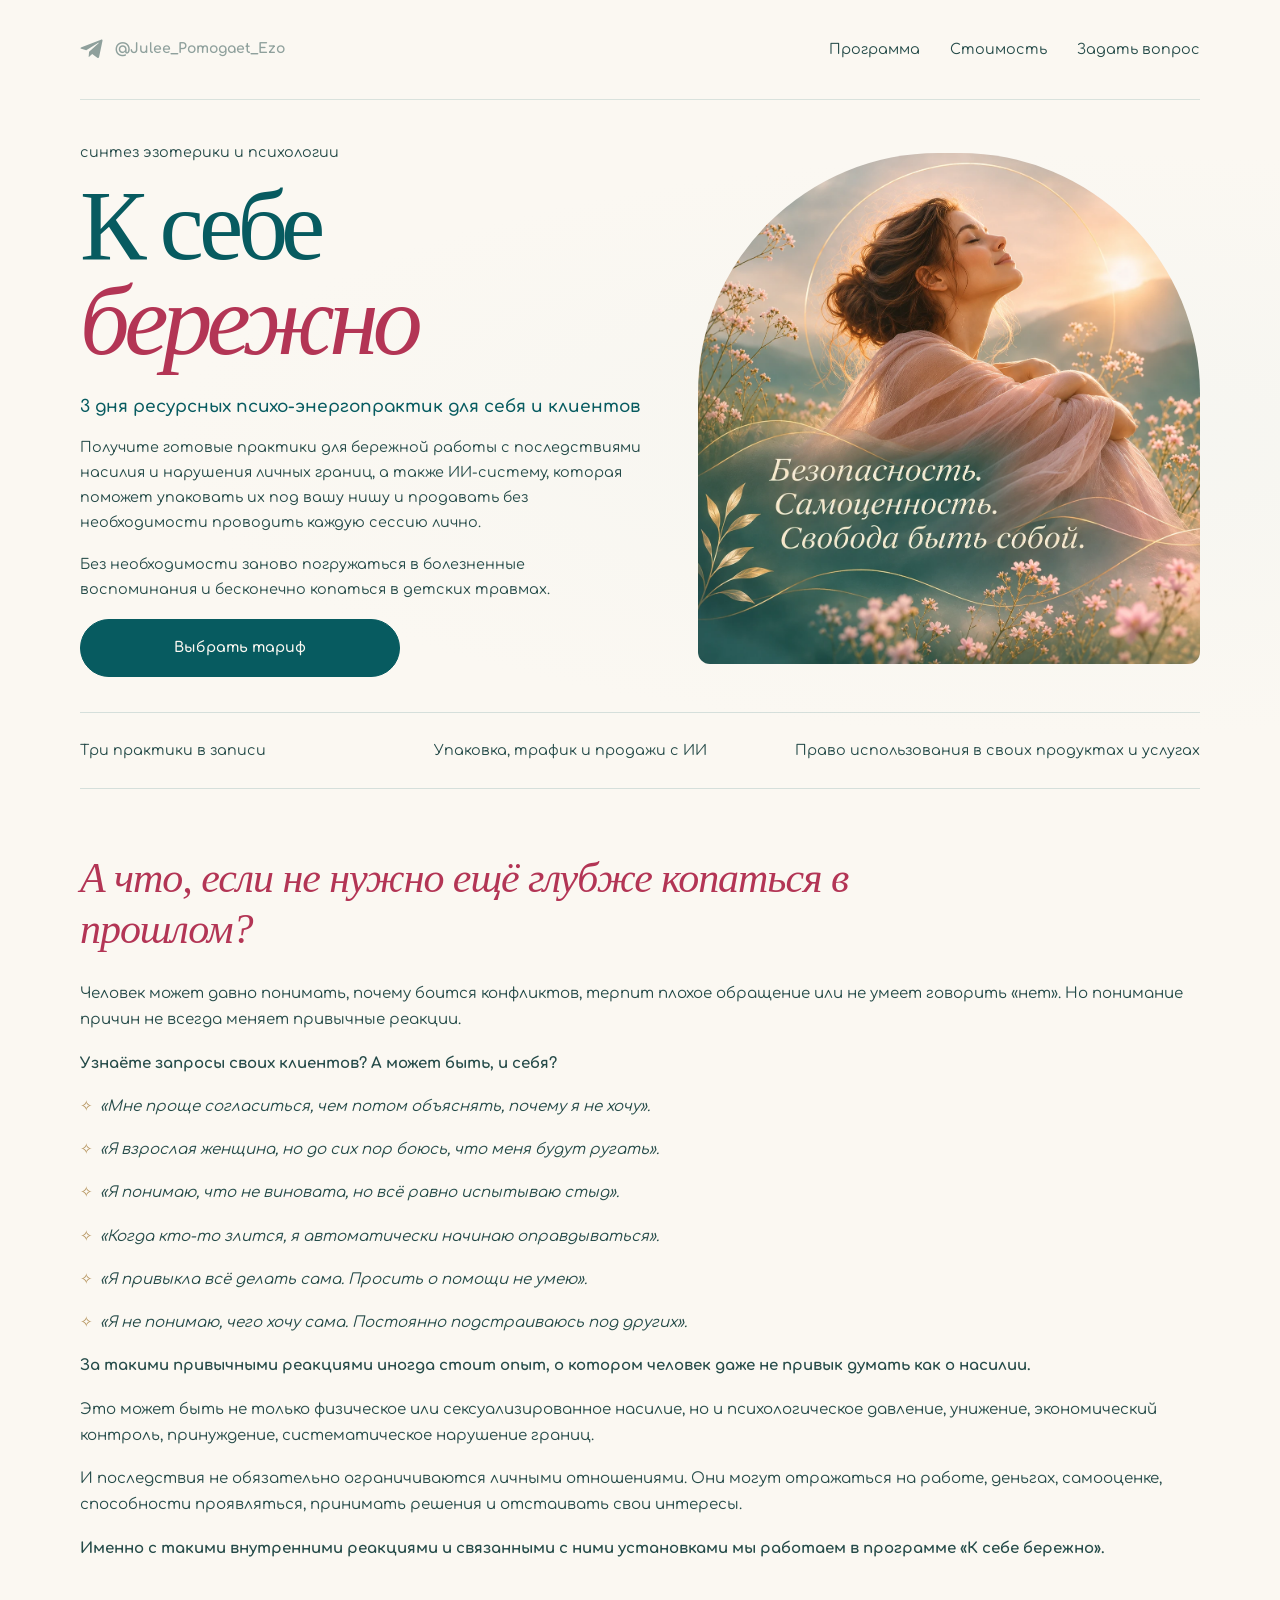
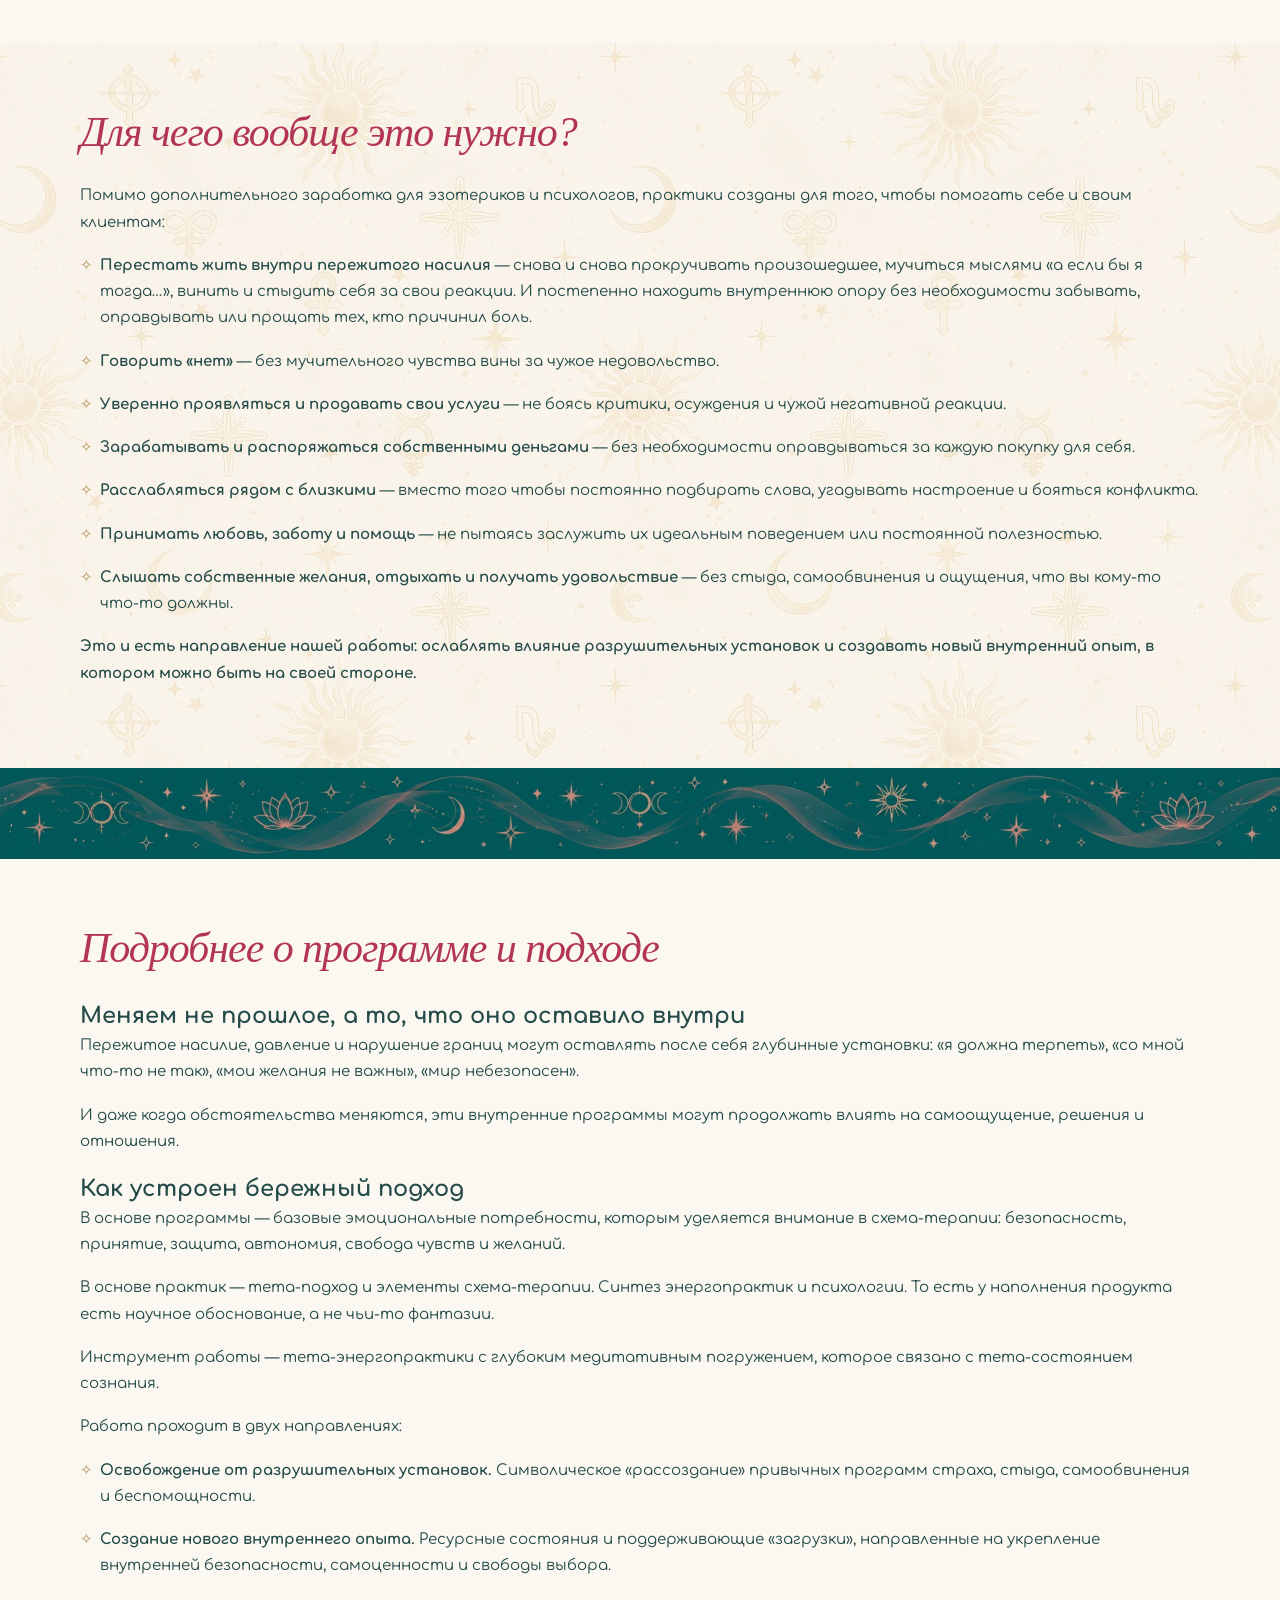
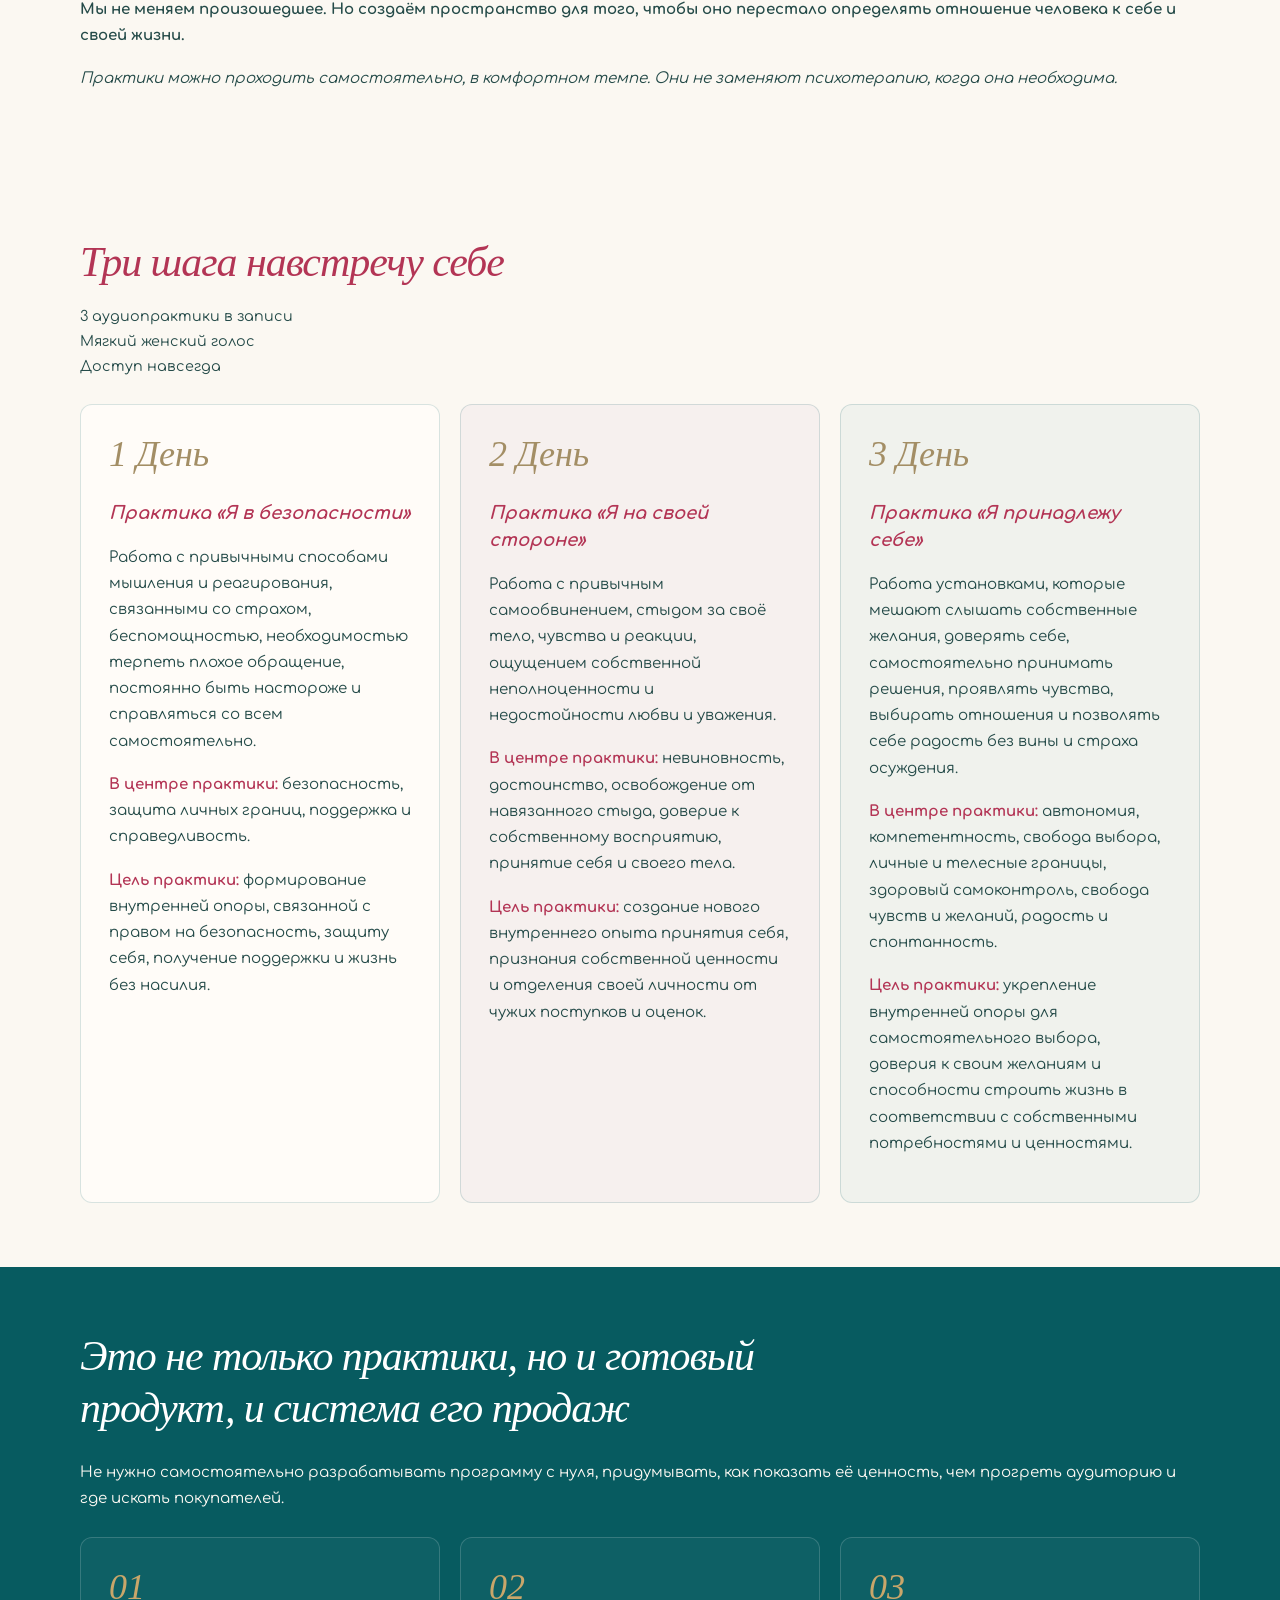
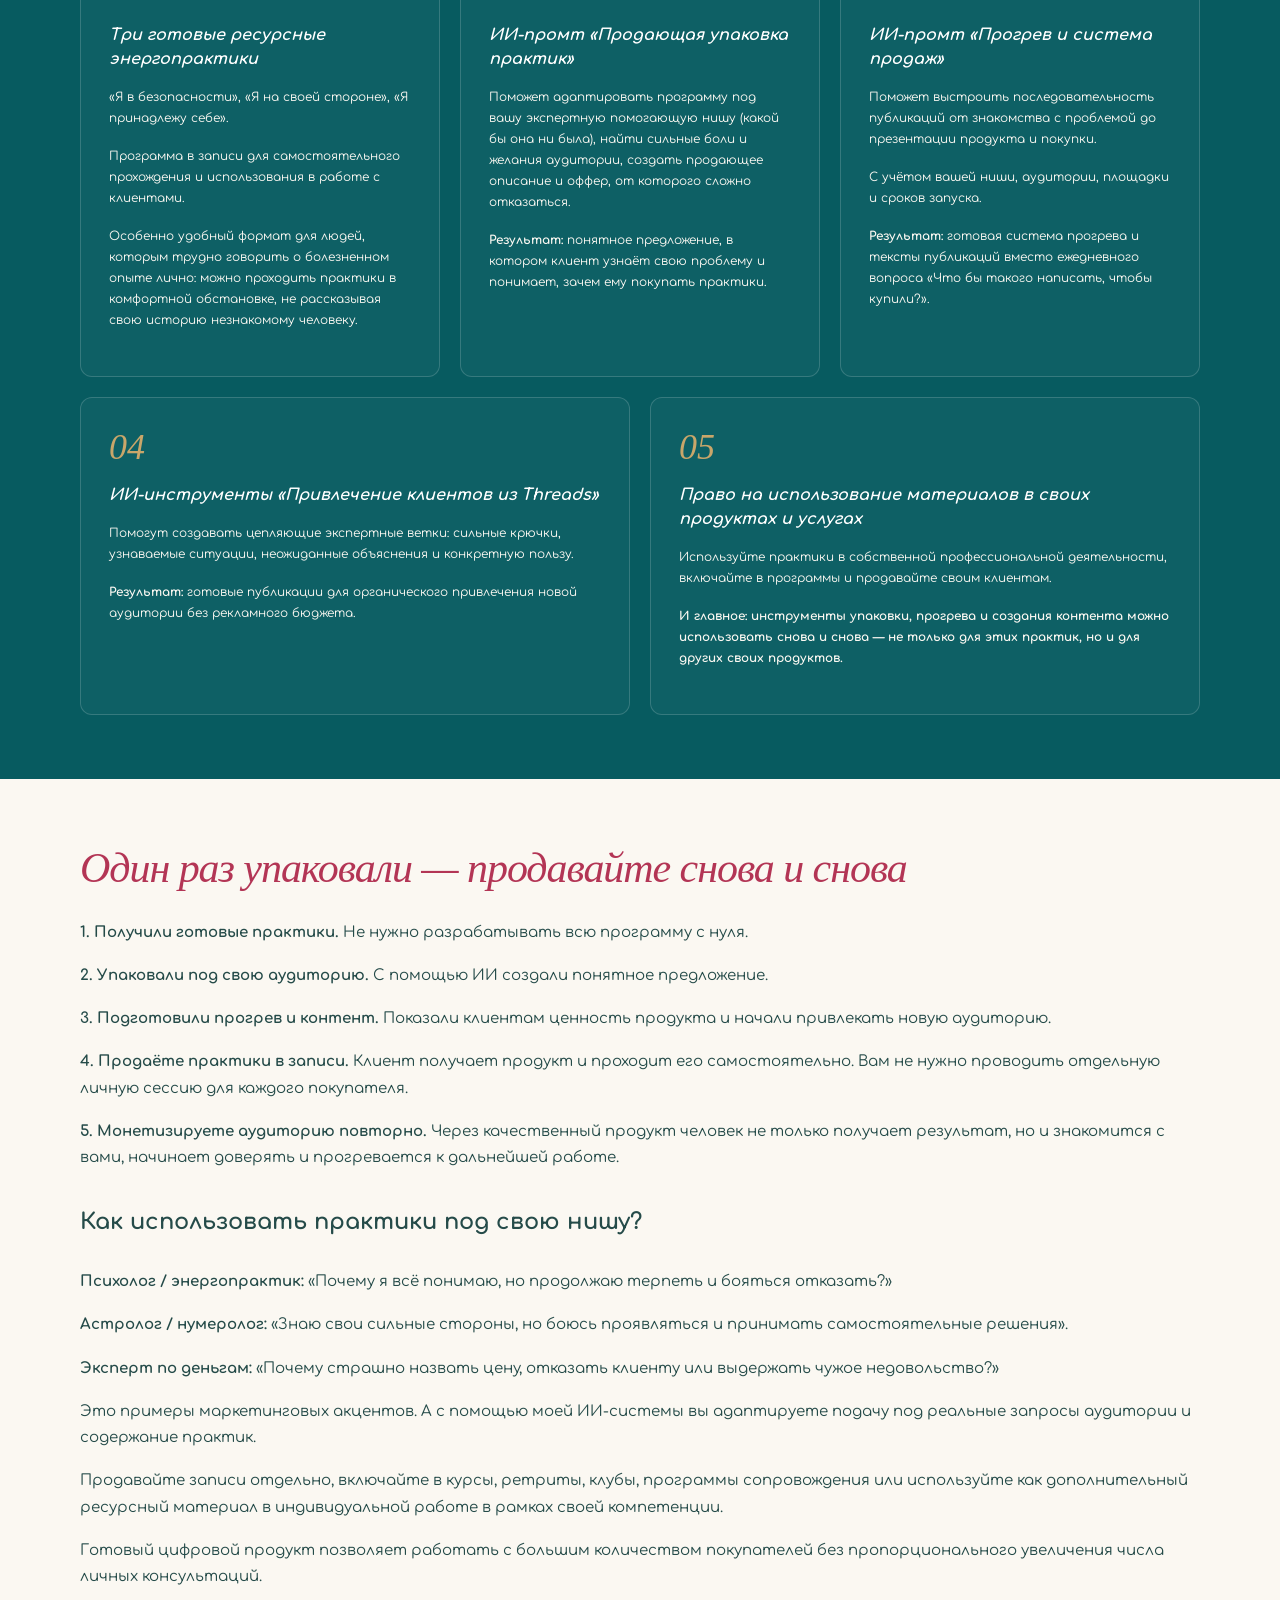
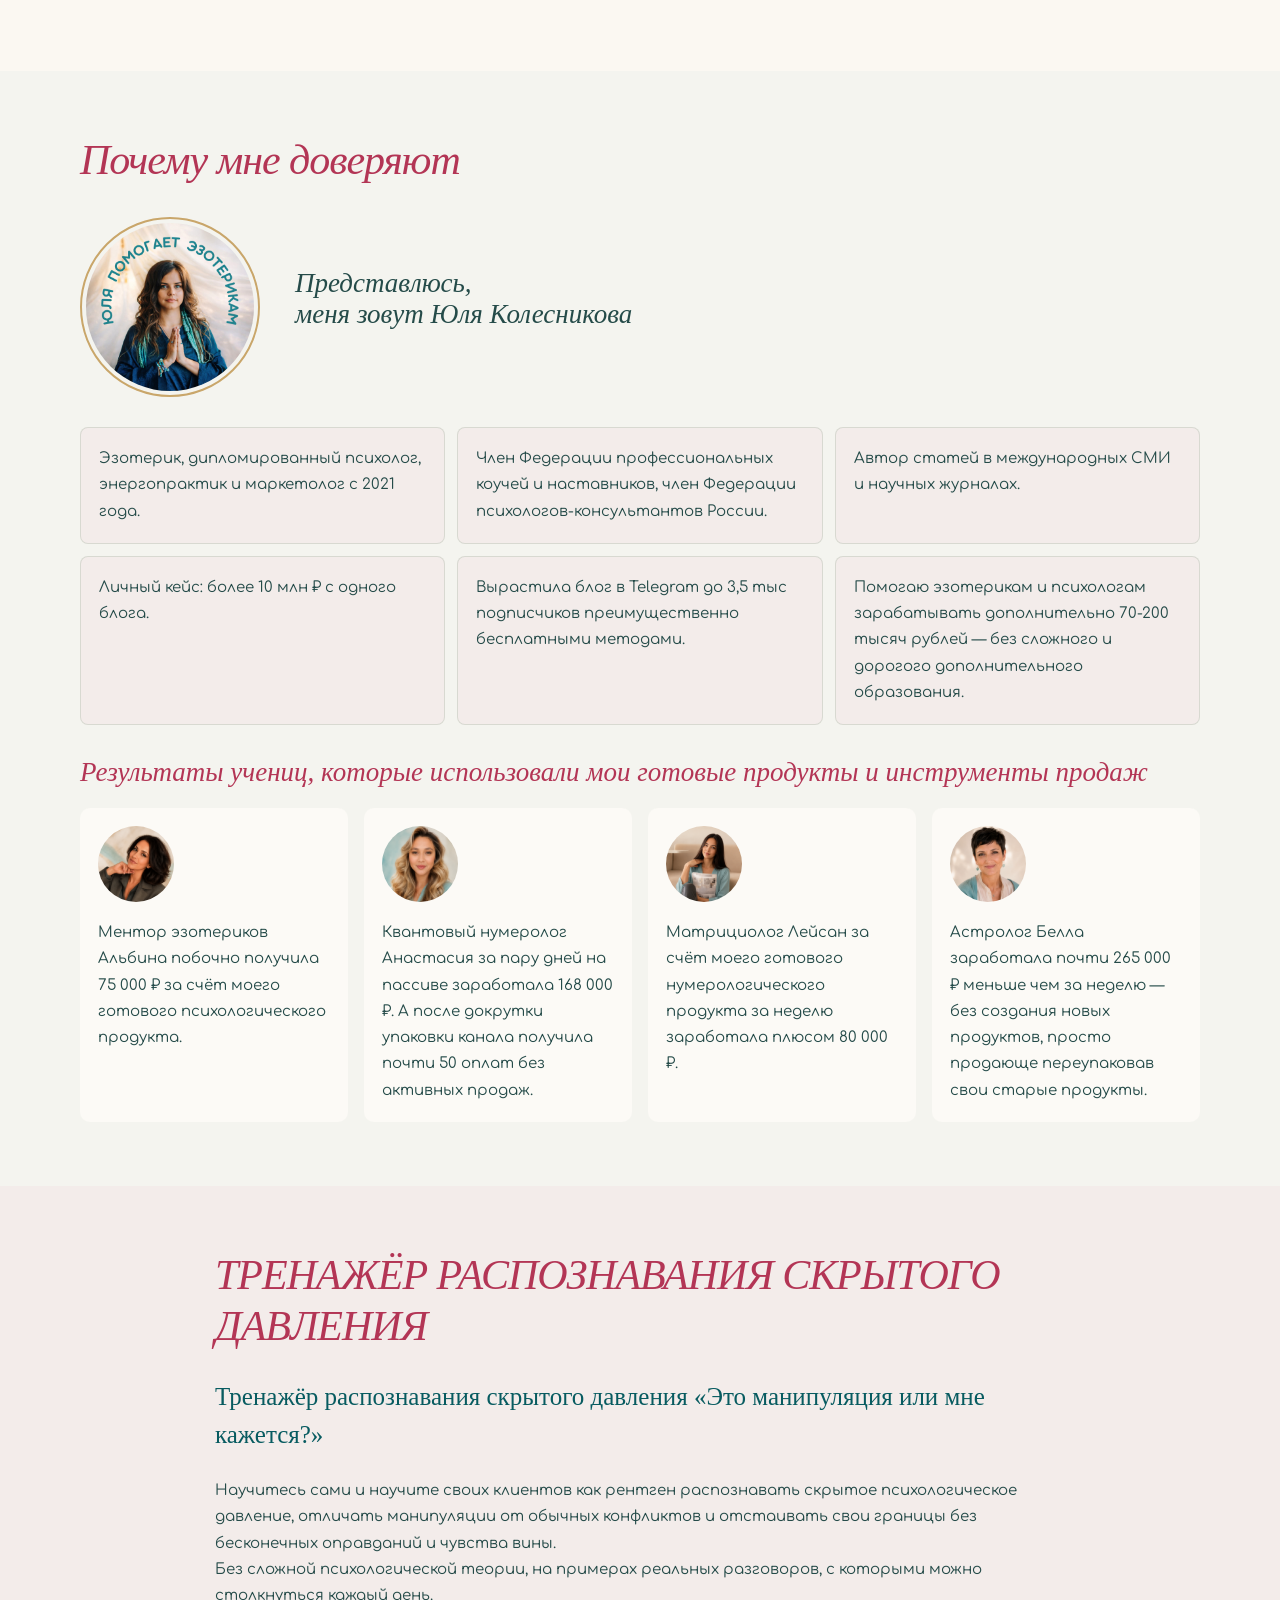
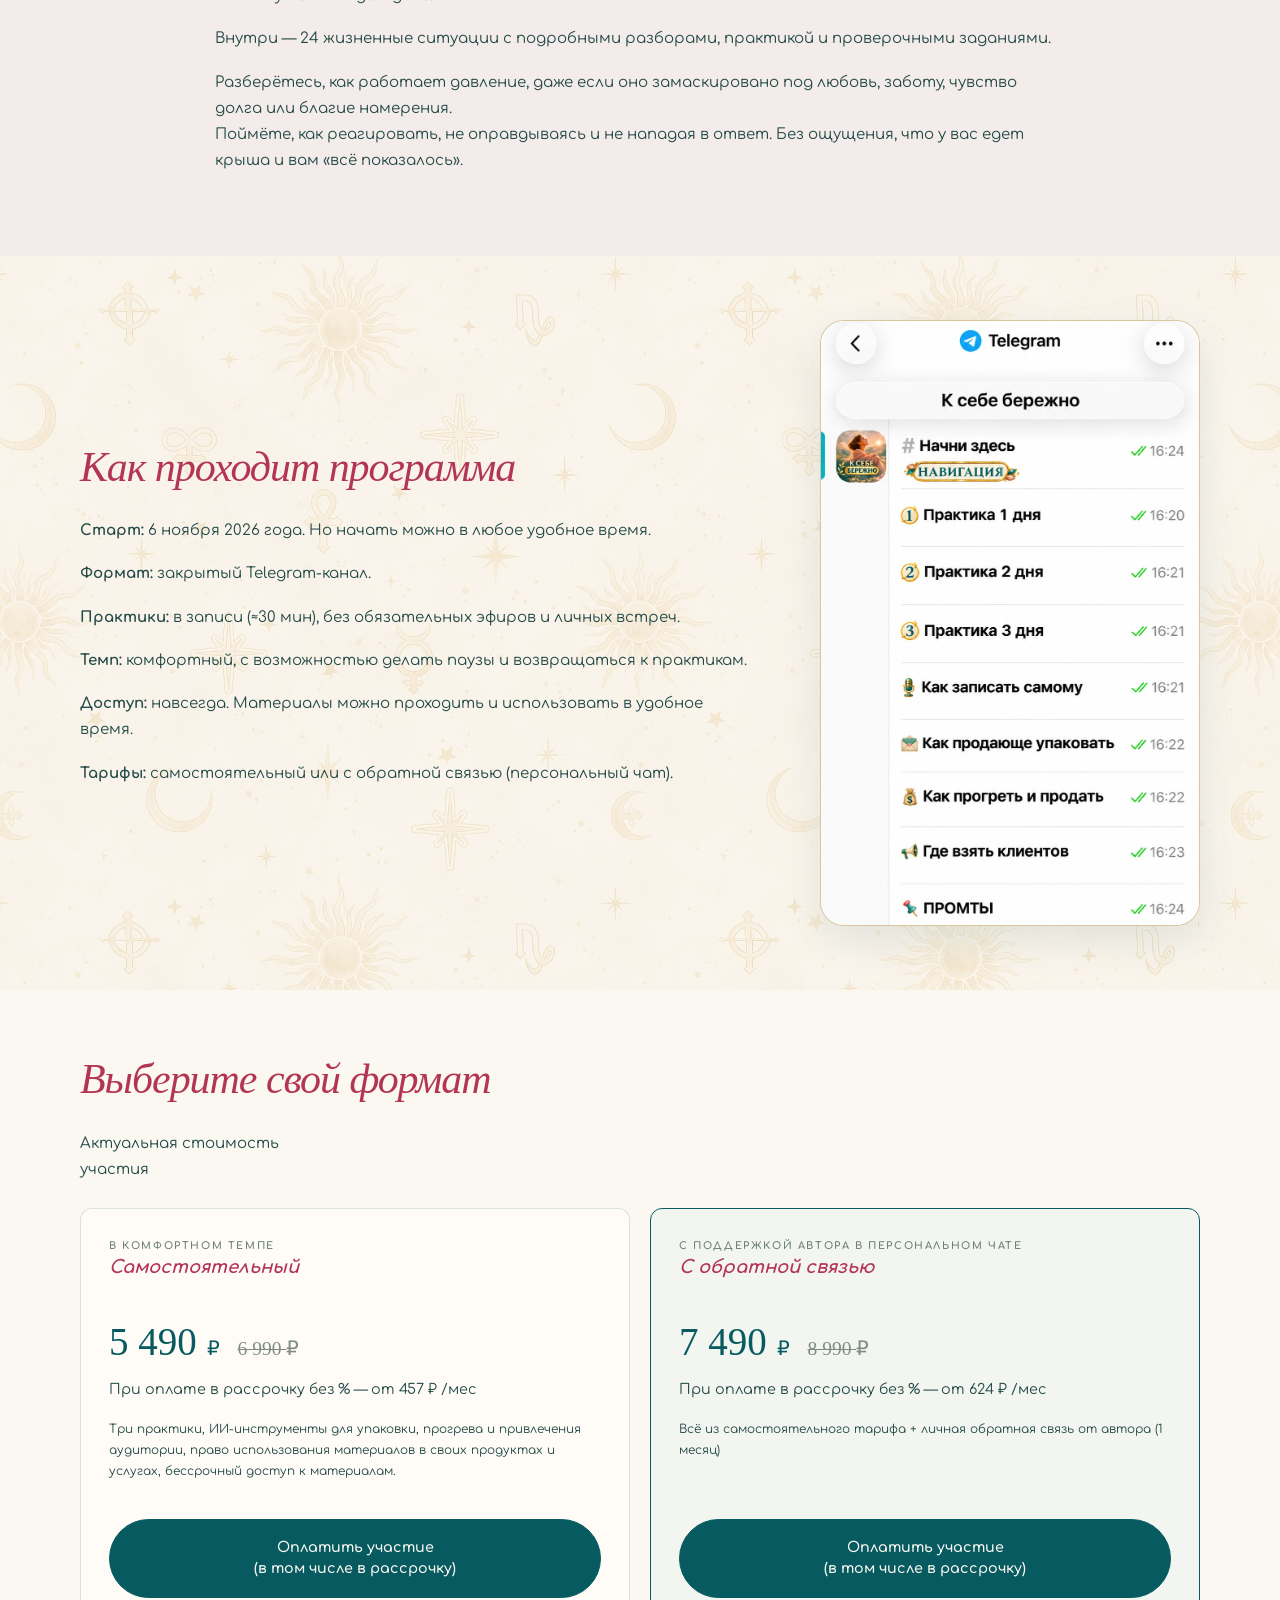
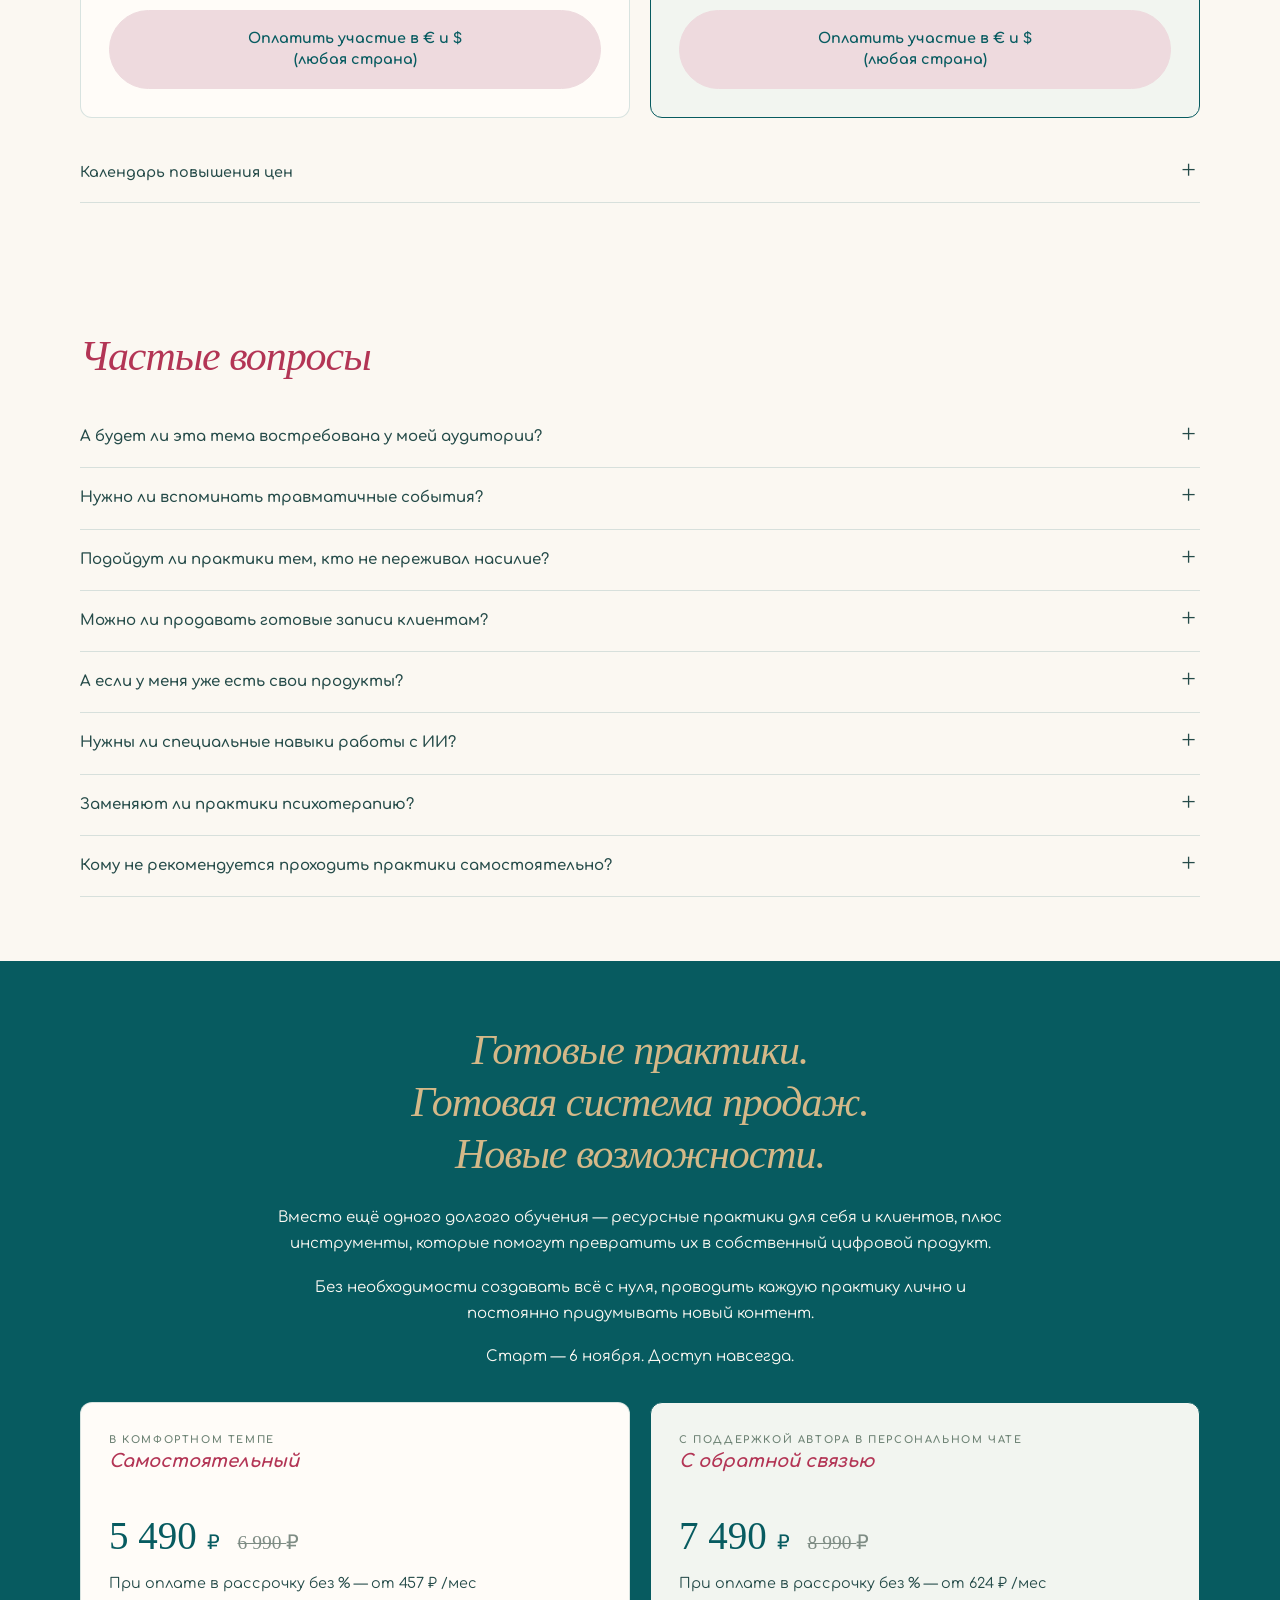
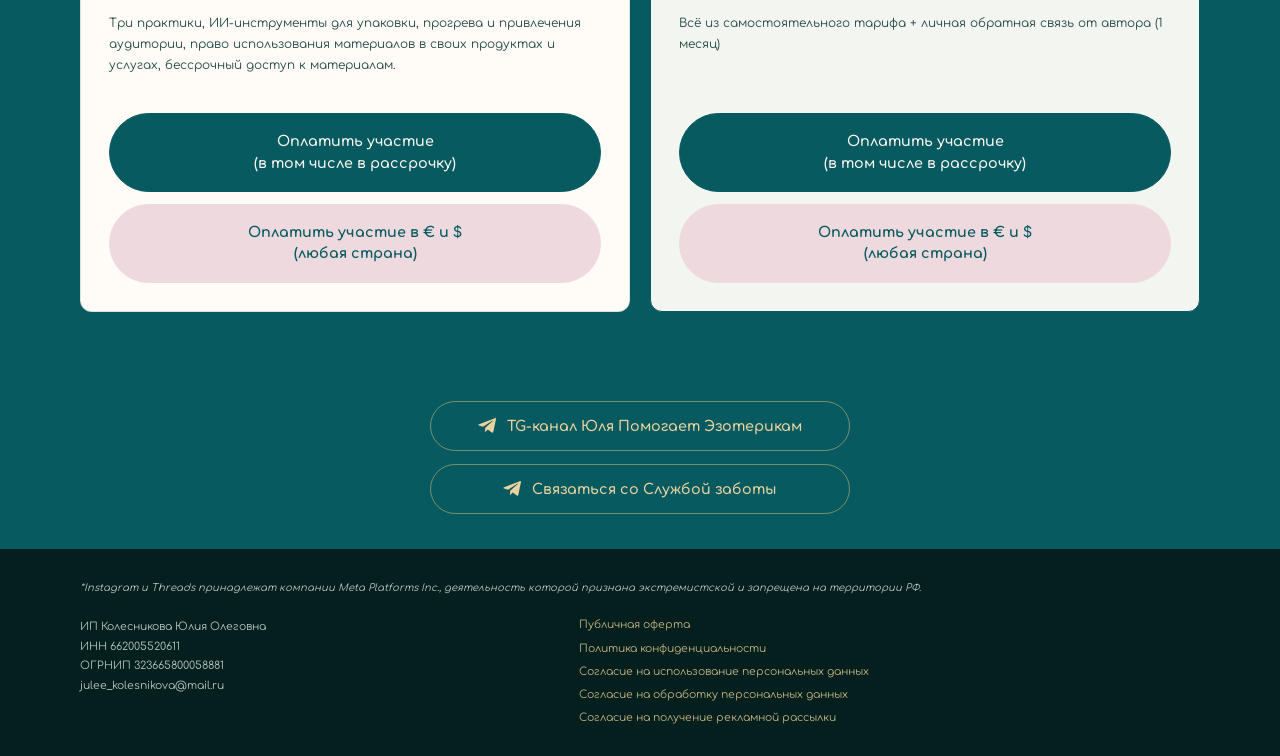
==== commit ebb97d83: "Add files via upload" ====
--- a/index.html
+++ b/index.html
@@ -2,7 +2,7 @@
 <!-- saved from url=(0058)https://k-sebe-berezhno-julia.julee-pomogaet.chatgpt.site/ -->
 <html lang="ru"><head><meta http-equiv="Content-Type" content="text/html; charset=UTF-8"><style>body {transition: opacity ease-in 0.2s; } 
 body[unresolved] {opacity: 0; display: block; overflow: hidden; position: relative; } 
-</style><meta name="viewport" content="width=device-width,initial-scale=1"><title>К себе бережно — практики и система продаж | Юля Колесникова</title><meta name="description" content="Три ресурсные энергопрактики для себя и клиентов, ИИ-инструменты упаковки и продаж. Старт 7 ноября 2026. Доступ навсегда."><meta property="og:title" content="К себе бережно"><meta property="og:description" content="Готовые практики для себя, клиентов и заработка + система упаковки и продаж."><meta property="og:type" content="website"><meta property="og:locale" content="ru_RU"><link rel="icon" href="https://k-sebe-berezhno-julia.julee-pomogaet.chatgpt.site/assets/favicon.svg" type="image/svg+xml"><link rel="stylesheet" href="./К себе бережно — практики и система продаж _ Юля Колесникова_files/style.css"><script type="text/javascript" id="crocxmlsigner" src="chrome-extension://kiijhgpgjnhkhpagmcgihhigiolpogec/crocxmlsigner.js"></script></head><body><header class="wrap top"><a class="wordmark telegram-brand" href="https://t.me/Julee_Pomogaet_Ezo" target="_blank" rel="noopener noreferrer" aria-label="Telegram @Julee_Pomogaet_Ezo"><svg viewBox="0 0 24 24" aria-hidden="true"><path d="M21.6 3.5 18.4 19c-.2 1.1-.9 1.4-1.8.9l-4.9-3.6-2.4 2.3c-.3.3-.5.5-1 .5l.4-5 9.1-8.2c.4-.4-.1-.6-.6-.2L6 12.8 1.2 11.3c-1-.3-1-1 .2-1.5L20.1 2.6c.9-.3 1.7.2 1.5.9Z"></path></svg><span>@Julee_Pomogaet_Ezo</span></a><nav><a href="https://k-sebe-berezhno-julia.julee-pomogaet.chatgpt.site/#program">Программа</a><a href="https://k-sebe-berezhno-julia.julee-pomogaet.chatgpt.site/#tariffs">Стоимость</a><a href="https://t.me/zabota_ezo" target="_blank" rel="noopener">Задать вопрос</a></nav></header><main><section class="hero"><div class="wrap hero-grid"><div><p class="hero-meta">синтез эзотерики и психологии</p><h1>К себе<br><em>бережно</em></h1><h2>3 дня ресурсных психо-энергопрактик для себя и клиентов</h2><p>Получите готовые практики для бережной работы с последствиями насилия и нарушения личных границ, а также ИИ-систему, которая поможет упаковать их под вашу нишу и продавать без необходимости проводить каждую сессию лично.</p><p>Без необходимости заново погружаться в болезненные воспоминания и бесконечно копаться в детских травмах.</p><div class="payment-actions"><a class="button" href="https://k-sebe-berezhno-julia.julee-pomogaet.chatgpt.site/#tariffs">Выбрать тариф</a></div></div><div class="hero-art"><img src="./К себе бережно — практики и система продаж _ Юля Колесникова_files/hero.webp" alt="Безопасность. Самоценность. Свобода быть собой." width="1243" height="1266" fetchpriority="high"></div></div><div class="wrap hero-bottom"><span>Три практики в записи</span><span>Упаковка, трафик и продажи с ИИ</span><span>Право использования в своих продуктах и услугах</span></div></section><section class="client-requests"><div class="wrap"><h2>А что, если не нужно ещё глубже копаться в прошлом?</h2><p>Человек может давно понимать, почему боится конфликтов, терпит плохое обращение или не умеет говорить «нет». Но понимание причин не всегда меняет привычные реакции.</p><p><strong>Узнаёте запросы своих клиентов? А может быть, и себя?</strong></p><p class="list-item"><em>«Мне проще согласиться, чем потом объяснять, почему я не хочу».</em></p><p class="list-item"><em>«Я взрослая женщина, но до сих пор боюсь, что меня будут ругать».</em></p><p class="list-item"><em>«Я понимаю, что не виновата, но всё равно испытываю стыд».</em></p><p class="list-item"><em>«Когда кто-то злится, я автоматически начинаю оправдываться».</em></p><p class="list-item"><em>«Я привыкла всё делать сама. Просить о помощи не умею».</em></p><p class="list-item"><em>«Я не понимаю, чего хочу сама. Постоянно подстраиваюсь под других».</em></p><p><strong>За такими привычными реакциями иногда стоит опыт, о котором человек даже не привык думать как о насилии.</strong></p><p>Это может быть не только физическое или сексуализированное насилие, но и психологическое давление, унижение, экономический контроль, принуждение, систематическое нарушение границ.</p><p>И последствия не обязательно ограничиваются личными отношениями. Они могут отражаться на работе, деньгах, самооценке, способности проявляться, принимать решения и отстаивать свои интересы.</p><p><strong>Именно с такими внутренними реакциями и связанными с ними установками мы работаем в программе «К себе бережно».</strong></p></div></section><section class="practice-purpose format-pattern"><div class="wrap"><h2>Для чего вообще это нужно?</h2><p>Помимо дополнительного заработка для эзотериков и психологов, практики созданы для того, чтобы помогать себе и своим клиентам:</p><p class="list-item"><strong>Перестать жить внутри пережитого насилия</strong> — снова и снова прокручивать произошедшее, мучиться мыслями «а если бы я тогда…», винить и стыдить себя за свои реакции. И постепенно находить внутреннюю опору без необходимости забывать, оправдывать или прощать тех, кто причинил боль.</p><p class="list-item"><strong>Говорить «нет»</strong> — без мучительного чувства вины за чужое недовольство.</p><p class="list-item"><strong>Уверенно проявляться и продавать свои услуги</strong> — не боясь критики, осуждения и чужой негативной реакции.</p><p class="list-item"><strong>Зарабатывать и распоряжаться собственными деньгами</strong> — без необходимости оправдываться за каждую покупку для себя.</p><p class="list-item"><strong>Расслабляться рядом с близкими</strong> — вместо того чтобы постоянно подбирать слова, угадывать настроение и бояться конфликта.</p><p class="list-item"><strong>Принимать любовь, заботу и помощь</strong> — не пытаясь заслужить их идеальным поведением или постоянной полезностью.</p><p class="list-item"><strong>Слышать собственные желания, отдыхать и получать удовольствие</strong> — без стыда, самообвинения и ощущения, что вы кому-то что-то должны.</p><p><strong>Это и есть направление нашей работы: ослаблять влияние разрушительных установок и создавать новый внутренний опыт, в котором можно быть на своей стороне.</strong></p></div></section><div class="section-divider" aria-hidden="true"><img src="./К себе бережно — практики и система продаж _ Юля Колесникова_files/section-divider.webp" alt="" width="2048" height="145" loading="lazy"></div><section class="approach"><div class="wrap"><h2>Подробнее о программе и подходе</h2><h3 class="approach-lead unified-heading">Меняем не прошлое, а то, что оно оставило внутри</h3><p>Пережитое насилие, давление и нарушение границ могут оставлять после себя глубинные установки: «я должна терпеть», «со мной что-то не так», «мои желания не важны», «мир небезопасен».</p><p>И даже когда обстоятельства меняются, эти внутренние программы могут продолжать влиять на самоощущение, решения и отношения.</p><p><strong class="unified-heading">Как устроен бережный подход</strong><br>В основе программы — базовые эмоциональные потребности, которым уделяется внимание в схема-терапии: безопасность, принятие, защита, автономия, свобода чувств и желаний.</p><p>В основе практик — тета-подход и элементы схема-терапии. Синтез энергопрактик и психологии. То есть у наполнения продукта есть научное обоснование, а не чьи-то фантазии.</p><p>Инструмент работы — тета-энергопрактики с глубоким медитативным погружением, которое связано с тета-состоянием сознания.</p><p>Работа проходит в двух направлениях:</p><p class="list-item"><strong>Освобождение от разрушительных установок.</strong> Символическое «рассоздание» привычных программ страха, стыда, самообвинения и беспомощности.</p><p class="list-item"><strong>Создание нового внутреннего опыта.</strong> Ресурсные состояния и поддерживающие «загрузки», направленные на укрепление внутренней безопасности, самоценности и свободы выбора.</p><p><strong>Мы не меняем произошедшее. Но создаём пространство для того, чтобы оно перестало определять отношение человека к себе и своей жизни.</strong></p><p><em>Практики можно проходить самостоятельно, в комфортном темпе. Они не заменяют психотерапию, когда она необходима.</em></p></div></section><section id="program" class="program"><div class="wrap"><h2>Три шага навстречу себе</h2><p class="program-meta">3 аудиопрактики в записи<br>Мягкий женский голос<br>Доступ навсегда</p><div class="cards three"><article><span class="index">1 День</span><h3>Практика «Я в безопасности»</h3><p>Работа с привычными способами мышления и реагирования, связанными со страхом, беспомощностью, необходимостью терпеть плохое обращение, постоянно быть настороже и справляться со всем самостоятельно.</p><p><strong>В центре практики:</strong> безопасность, защита личных границ, поддержка и справедливость.</p><p><strong>Цель практики:</strong> формирование внутренней опоры, связанной с правом на безопасность, защиту себя, получение поддержки и жизнь без насилия.</p></article><article><span class="index">2 День</span><h3>Практика «Я на своей стороне»</h3><p>Работа с привычным самообвинением, стыдом за своё тело, чувства и реакции, ощущением собственной неполноценности и недостойности любви и уважения.</p><p><strong>В центре практики:</strong> невиновность, достоинство, освобождение от навязанного стыда, доверие к собственному восприятию, принятие себя и своего тела.</p><p><strong>Цель практики:</strong> создание нового внутреннего опыта принятия себя, признания собственной ценности и отделения своей личности от чужих поступков и оценок.</p></article><article><span class="index">3 День</span><h3>Практика «Я принадлежу себе»</h3><p>Работа установками, которые мешают слышать собственные желания, доверять себе, самостоятельно принимать решения, проявлять чувства, выбирать отношения и позволять себе радость без вины и страха осуждения.</p><p><strong>В центре практики:</strong> автономия, компетентность, свобода выбора, личные и телесные границы, здоровый самоконтроль, свобода чувств и желаний, радость и спонтанность.</p><p><strong>Цель практики:</strong> укрепление внутренней опоры для самостоятельного выбора, доверия к своим желаниям и способности строить жизнь в соответствии с собственными потребностями и ценностями.</p></article></div></div></section><section class="kit-section dark"><div class="wrap"><h2>Это не только практики, но и готовый продукт, и система его продаж</h2><p>Не нужно самостоятельно разрабатывать программу с нуля, придумывать, как показать её ценность, чем прогреть аудиторию и где искать покупателей.</p><div class="cards kit"><article><span class="index">01</span><h3>Три готовые ресурсные энергопрактики</h3><p>«Я в безопасности», «Я на своей стороне», «Я принадлежу себе».</p><p>Программа в записи для самостоятельного прохождения и использования в работе с клиентами.</p><p>Особенно удобный формат для людей, которым трудно говорить о болезненном опыте лично: можно проходить практики в комфортной обстановке, не рассказывая свою историю незнакомому человеку.</p></article><article><span class="index">02</span><h3>ИИ-промт «Продающая упаковка практик»</h3><p>Поможет адаптировать программу под вашу экспертную помогающую нишу (какой бы она ни была), найти сильные боли и желания аудитории, создать продающее описание и оффер, от которого сложно отказаться.</p><p><strong>Результат:</strong> понятное предложение, в котором клиент узнаёт свою проблему и понимает, зачем ему покупать практики.</p></article><article><span class="index">03</span><h3>ИИ-промт «Прогрев и система продаж»</h3><p>Поможет выстроить последовательность публикаций от знакомства с проблемой до презентации продукта и покупки.</p><p>С учётом вашей ниши, аудитории, площадки и сроков запуска.</p><p><strong>Результат:</strong> готовая система прогрева и тексты публикаций вместо ежедневного вопроса «Что бы такого написать, чтобы купили?».</p></article><article><span class="index">04</span><h3>ИИ-инструменты «Привлечение клиентов из Threads»</h3><p>Помогут создавать цепляющие экспертные ветки: сильные крючки, узнаваемые ситуации, неожиданные объяснения и конкретную пользу.</p><p><strong>Результат:</strong> готовые публикации для органического привлечения новой аудитории без рекламного бюджета.</p></article><article><span class="index">05</span><h3>Право на использование материалов в своих продуктах и услугах</h3><p>Используйте практики в собственной профессиональной деятельности, включайте в программы и продавайте своим клиентам.</p><p><strong>И главное: инструменты упаковки, прогрева и создания контента можно использовать снова и снова — не только для этих практик, но и для других своих продуктов.</strong></p></article></div></div></section><section class=""><div class="wrap"><h2>Один раз упаковали — продавайте снова и снова</h2><p><strong>1. Получили готовые практики.</strong> Не нужно разрабатывать всю программу с нуля.</p><p><strong>2. Упаковали под свою аудиторию.</strong> С помощью ИИ создали понятное предложение.</p><p><strong>3. Подготовили прогрев и контент.</strong> Показали клиентам ценность продукта и начали привлекать новую аудиторию.</p><p><strong>4. Продаёте практики в записи.</strong> Клиент получает продукт и проходит его самостоятельно. Вам не нужно проводить отдельную личную сессию для каждого покупателя.</p><p><strong>5. Монетизируете аудиторию повторно.</strong> Через качественный продукт человек не только получает результат, но и знакомится с вами, начинает доверять и прогревается к дальнейшей работе.</p><h4 class="niche-heading unified-heading">Как использовать практики под свою нишу?</h4><p><strong>Психолог / энергопрактик:</strong> «Почему я всё понимаю, но продолжаю терпеть и бояться отказать?»</p><p><strong>Астролог / нумеролог:</strong> «Знаю свои сильные стороны, но боюсь проявляться и принимать самостоятельные решения».</p><p><strong>Эксперт по деньгам:</strong> «Почему страшно назвать цену, отказать клиенту или выдержать чужое недовольство?»</p><p>Это примеры маркетинговых акцентов. А с помощью моей ИИ-системы вы адаптируете подачу под реальные запросы аудитории и содержание практик.</p><p>Продавайте записи отдельно, включайте в курсы, ретриты, клубы, программы сопровождения или используйте как дополнительный ресурсный материал в индивидуальной работе в рамках своей компетенции.</p><p>Готовый цифровой продукт позволяет работать с большим количеством покупателей без пропорционального увеличения числа личных консультаций.</p></div></section><section class="author-section"><div class="wrap"><h2>Почему мне доверяют</h2><div class="author-intro"><div class="author-photo"><img src="./К себе бережно — практики и система продаж _ Юля Колесникова_files/source-15.jpg" alt="Юля Колесникова"></div><p class="script author-name"><span>Представлюсь,</span><span>меня зовут Юля Колесникова</span></p></div><ul class="author-list"><li>Эзотерик, дипломированный психолог, энергопрактик и маркетолог с 2021 года.</li><li>Член Федерации профессиональных коучей и наставников, член Федерации психологов-консультантов России.</li><li>Автор статей в международных СМИ и научных журналах.</li><li>Личный кейс: более 10 млн <span class="currency">₽</span> с одного блога.</li><li>Вырастила блог в Telegram до 3,5 тыс подписчиков преимущественно бесплатными методами.</li><li>Помогаю эзотерикам и психологам зарабатывать дополнительно 70-200 тысяч рублей — без сложного и дорогого дополнительного образования.</li></ul><h3 class="cases-title">Результаты учениц, которые использовали мои готовые продукты и инструменты продаж</h3><div class="cases-grid"><article class="case-card"><img src="./К себе бережно — практики и система продаж _ Юля Колесникова_files/source-19.png" alt=""><p>Ментор эзотериков Альбина побочно получила 75 000 <span class="currency">₽</span> за счёт моего готового психологического продукта.</p></article><article class="case-card"><img src="./К себе бережно — практики и система продаж _ Юля Колесникова_files/source-17.png" alt=""><p>Квантовый нумеролог Анастасия за пару дней на пассиве заработала 168 000 <span class="currency">₽</span>. А после докрутки упаковки канала получила почти 50 оплат без активных продаж.</p></article><article class="case-card"><img src="./К себе бережно — практики и система продаж _ Юля Колесникова_files/source-18.png" alt=""><p>Матрициолог Лейсан за счёт моего готового нумерологического продукта за неделю заработала плюсом 80 000 <span class="currency">₽</span>.</p></article><article class="case-card"><img src="./К себе бережно — практики и система продаж _ Юля Колесникова_files/source-16.png" alt=""><p>Астролог Белла заработала почти 265 000 <span class="currency">₽</span> меньше чем за неделю — без создания новых продуктов, просто продающе переупаковав свои старые продукты.</p></article></div></div></section><section class="bonus"><div class="wrap"><h2 class="gift-heading"><svg class="gift-heading-icon" viewBox="0 0 32 32" aria-hidden="true"><path d="M5 14h22v14H5zM3 9h26v5H3zM16 9v19M16 9h-5a3.5 3.5 0 1 1 3.4-4.3L16 9Zm0 0h5a3.5 3.5 0 1 0-3.4-4.3L16 9Z"></path></svg><span>Подарок при покупке до 6 ноября</span></h2><h3>Тренажёр распознавания скрытого давления «Это манипуляция или мне кажется?»</h3><p>Научитесь сами и научите своих клиентов как рентген распознавать скрытое психологическое давление, отличать манипуляции от обычных конфликтов и отстаивать свои границы без бесконечных оправданий и чувства вины.<br>Без сложной психологической теории, на примерах реальных разговоров, с которыми можно столкнуться каждый день.</p><p>Внутри — 24 жизненные ситуации с подробными разборами, практикой и проверочными заданиями.</p><p>Разберётесь, как работает давление, даже если оно замаскировано под любовь, заботу, чувство долга или благие намерения.<br>Поймёте, как реагировать, не оправдываясь и не нападая в ответ. Без ощущения, что у вас едет крыша и вам «всё показалось».</p><p><strong>При покупке до 6 ноября 2026 этот тренажёр стоимостью 2 990 <span class="currency">₽</span> — в подарок.</strong></p></div></section><section id="format" class="format-pattern"><div class="wrap format-layout"><div class="format-copy"><h2>Как проходит программа</h2><p><strong>Старт:</strong> 7 ноября 2026 года. Но начать можно в любое удобное время.</p><p><strong>Формат:</strong> закрытый Telegram-канал.</p><p><strong>Практики:</strong> в записи (≈30 мин), без обязательных эфиров и личных встреч.</p><p><strong>Темп:</strong> комфортный, с возможностью делать паузы и возвращаться к практикам.</p><p><strong>Доступ:</strong> навсегда. Материалы можно проходить и использовать в удобное время.</p><p><strong>Тарифы:</strong> самостоятельный или с обратной связью (персональный чат).</p></div><figure class="format-screen"><img src="./К себе бережно — практики и система продаж _ Юля Колесникова_files/telegram-navigation.webp" alt="Навигация Telegram-канала «К себе бережно»: практики и инструменты продаж" width="930" height="1487" loading="lazy"></figure></div></section><section id="tariffs"><div class="wrap"><h2>Выберите свой формат</h2><p class="price-status">Цена открытия продаж только 3 ноября</p><div class="tariffs"><article><span class="eyebrow">В КОМФОРТНОМ ТЕМПЕ</span><h3>Самостоятельный</h3><div class="tariff-price-row"><div class="amount standard">3&nbsp;490 <span class="currency">₽</span></div><s class="old-price" aria-label="Прежняя цена 6 990 рублей">6 990 <span class="currency">₽</span></s></div><p class="installment" data-installment="standard">При оплате в рассрочку без % — от 290 <span class="currency">₽</span> /мес</p><p>Три практики, ИИ-инструменты для упаковки, прогрева и привлечения аудитории, право использования материалов в своих продуктах и услугах, бессрочный доступ к материалам.</p><div class="payment-actions tariff-actions"><a class="button" href="https://payform.ru/4vcVPSH/" data-pay="standard">Оплатить участие<br><span>(в том числе в рассрочку)</span></a><a class="button foreign-button" href="https://app.lava.top/products/75081164-daa8-4107-91b6-67a5bfd3730a" data-pay="foreign" data-plan="standard">Оплатить участие в € и $<br><span>(любая страна)</span></a></div></article><article class="featured"><span class="eyebrow">С ПОДДЕРЖКОЙ АВТОРА В ПЕРСОНАЛЬНОМ ЧАТЕ</span><h3>С обратной связью</h3><div class="tariff-price-row"><div class="amount feedback">5&nbsp;490 <span class="currency">₽</span></div><s class="old-price" aria-label="Прежняя цена 8 990 рублей">8 990 <span class="currency">₽</span></s></div><p class="installment" data-installment="feedback">При оплате в рассрочку без % — от 457 <span class="currency">₽</span> /мес</p><p>Всё из самостоятельного тарифа + личная обратная связь от автора (1 месяц)</p><div class="payment-actions tariff-actions"><a class="button" href="https://payform.ru/4rcVPSD/" data-pay="feedback">Оплатить участие<br><span>(в том числе в рассрочку)</span></a><a class="button foreign-button" href="https://app.lava.top/products/75081164-daa8-4107-91b6-67a5bfd3730a" data-pay="foreign" data-plan="feedback">Оплатить участие в € и $<br><span>(любая страна)</span></a></div></article></div><p class="gift-note tariff-gift"><svg viewBox="0 0 32 32" aria-hidden="true"><path d="M5 14h22v14H5zM3 9h26v5H3zM16 9v19M16 9h-5a3.5 3.5 0 1 1 3.4-4.3L16 9Zm0 0h5a3.5 3.5 0 1 0-3.4-4.3L16 9Z"></path></svg><span>В подарок при покупке до 6 ноября 2026 — тренажёр «Это манипуляция или мне кажется?». Обычная стоимость 2 990 <span class="currency">₽</span>.</span></p><details><summary>Календарь повышения цен</summary><table><thead><tr><th>Дата</th><th>Самостоятельный</th><th>С обратной связью</th></tr></thead><tbody><tr><td>3 ноября</td><td>3 490 <span class="currency">₽</span></td><td>5 490 <span class="currency">₽</span></td></tr><tr><td>4 ноября</td><td>3 990 <span class="currency">₽</span></td><td>5 990 <span class="currency">₽</span></td></tr><tr><td>5 ноября</td><td>4 990 <span class="currency">₽</span></td><td>6 990 <span class="currency">₽</span></td></tr><tr><td>С 6 ноября</td><td>5 490 <span class="currency">₽</span></td><td>7 490 <span class="currency">₽</span></td></tr></tbody></table></details></div></section><section class="faq"><div class="wrap"><h2>Частые вопросы</h2><details><summary>А будет ли эта тема востребована у моей аудитории?</summary><p>По данным ЮНИСЕФ, около 1,6 миллиарда детей (двое из трёх) регулярно подвергаются физическим наказаниям или психологической агрессии. А по оценкам ВОЗ, почти 840 миллионов женщин (каждая третья) переживали физическое или сексуальное насилие.</p><p>Тема гораздо шире, чем кажется. Многие люди молчат о пережитом, не знают, к кому обратиться и какой продукт выбрать, ведь об этом не принято говорить. И возможно, именно через вас эти практики помогут кому-то сделать первый шаг к себе.</p></details><details><summary>Нужно ли вспоминать травматичные события?</summary><p>Нет, практики не требуют намеренно возвращаться к болезненным воспоминаниям или рассказывать о пережитом. Однако при работе с чувствительными темами могут возникать неожиданные эмоции. Вы можете остановиться в любой момент, и также в любой момент продолжить.</p></details><details><summary>Подойдут ли практики тем, кто не переживал насилие?</summary><p>Программа также затрагивает темы личных границ, самоценности, права на собственные чувства, желания и решения. Эти запросы актуальны не только для людей с опытом насилия.</p><p>И также важно помнить, что насилие бывает не только сексуальным или физическим, но и но и психологическим, эмоциональным, экономическим. Оно может проявляться через унижение, обесценивание, угрозы, контроль, манипуляции, принуждение и систематическое нарушение личных границ.</p><p>Причём человек может годами жить в таких условиях, считая происходящее нормой, и даже не осознавать, что столкнулся с насилием.</p></details><details><summary>Можно ли продавать готовые записи клиентам?</summary><p>Да. Вы можете как использовать готовые записанные практики в своих продуктах и услугах, продавать их своим клиентам, так и переписать их своим голосом.</p></details><details><summary>А если у меня уже есть свои продукты?</summary><p>Используйте ИИ-инструменты для упаковки, прогрева и продвижения собственных продуктов. Практики можно пройти самостоятельно или включить в профессиональную работу в любом формате.</p></details><details><summary>Нужны ли специальные навыки работы с ИИ?</summary><p>Нет. Вы получаете готовые промты с последовательными инструкциями.</p></details><details><summary>Заменяют ли практики психотерапию?</summary><p>Нельзя утверждать. Это ресурсная медитативная программа, а не лечение психологической травмы. При выраженных травматических симптомах или кризисных состояниях необходима соответствующая профессиональная помощь.</p></details><details><summary>Кому не рекомендуется проходить практики самостоятельно?</summary><p>Программа предназначена для совершеннолетних участников (18+) и не заменяет психотерапию или медицинскую помощь.</p><p>Без предварительной консультации с профильным специалистом самостоятельное прохождение не рекомендуется, если у вас:</p><ul><li>выраженные симптомы ПТСР или сильные реакции на воспоминания о травме (паника, флешбэки, потеря ощущения настоящего);</li><li>выраженная диссоциация, тяжёлая депрессия, маниакальные, психотические или другие острые психические состояния;</li><li>суицидальные мысли, намерения причинить себе вред или острый психологический кризис.</li></ul><p>Если насилие или угрозы продолжаются сейчас, в приоритете ваша реальная безопасность. Практики не заменяют профессиональную помощь и меры защиты.</p><p>При ухудшении самочувствия остановите запись и при необходимости обратитесь за профессиональной помощью.</p></details></div></section><section class="final dark"><div class="wrap"><h2>Готовые практики.<br>Готовая система продаж.<br><em>Новые возможности.</em></h2><p>Вместо ещё одного долгого обучения — ресурсные практики для себя и клиентов, плюс инструменты, которые помогут превратить их в собственный цифровой продукт.</p><p>Без необходимости создавать всё с нуля, проводить каждую практику лично и постоянно придумывать новый контент.</p><p>Старт — 7 ноября. Доступ навсегда.</p><div class="tariffs"><article><span class="eyebrow">В КОМФОРТНОМ ТЕМПЕ</span><h3>Самостоятельный</h3><div class="tariff-price-row"><div class="amount standard">3&nbsp;490 <span class="currency">₽</span></div><s class="old-price" aria-label="Прежняя цена 6 990 рублей">6 990 <span class="currency">₽</span></s></div><p class="installment" data-installment="standard">При оплате в рассрочку без % — от 290 <span class="currency">₽</span> /мес</p><p>Три практики, ИИ-инструменты для упаковки, прогрева и привлечения аудитории, право использования материалов в своих продуктах и услугах, бессрочный доступ к материалам.</p><div class="payment-actions tariff-actions"><a class="button" href="https://payform.ru/4vcVPSH/" data-pay="standard">Оплатить участие<br><span>(в том числе в рассрочку)</span></a><a class="button foreign-button" href="https://app.lava.top/products/75081164-daa8-4107-91b6-67a5bfd3730a" data-pay="foreign" data-plan="standard">Оплатить участие в € и $<br><span>(любая страна)</span></a></div></article><article class="featured"><span class="eyebrow">С ПОДДЕРЖКОЙ АВТОРА В ПЕРСОНАЛЬНОМ ЧАТЕ</span><h3>С обратной связью</h3><div class="tariff-price-row"><div class="amount feedback">5&nbsp;490 <span class="currency">₽</span></div><s class="old-price" aria-label="Прежняя цена 8 990 рублей">8 990 <span class="currency">₽</span></s></div><p class="installment" data-installment="feedback">При оплате в рассрочку без % — от 457 <span class="currency">₽</span> /мес</p><p>Всё из самостоятельного тарифа + личная обратная связь от автора (1 месяц)</p><div class="payment-actions tariff-actions"><a class="button" href="https://payform.ru/4rcVPSD/" data-pay="feedback">Оплатить участие<br><span>(в том числе в рассрочку)</span></a><a class="button foreign-button" href="https://app.lava.top/products/75081164-daa8-4107-91b6-67a5bfd3730a" data-pay="foreign" data-plan="feedback">Оплатить участие в € и $<br><span>(любая страна)</span></a></div></article></div><p class="gift-note tariff-gift"><svg viewBox="0 0 32 32" aria-hidden="true"><path d="M5 14h22v14H5zM3 9h26v5H3zM16 9v19M16 9h-5a3.5 3.5 0 1 1 3.4-4.3L16 9Zm0 0h5a3.5 3.5 0 1 0-3.4-4.3L16 9Z"></path></svg><span>В подарок при покупке до 6 ноября 2026 — тренажёр «Это манипуляция или мне кажется?». Обычная стоимость 2 990 <span class="currency">₽</span>.</span></p></div></section><div class="contact-strip dark"><div class="wrap"><a class="telegram-channel-button" href="https://t.me/Julee_Pomogaet_Ezo" target="_blank" rel="noreferrer"><svg class="telegram-icon" viewBox="0 0 24 24" aria-hidden="true"><path d="M21.6 3.5 18.4 19c-.2 1.1-.9 1.4-1.8.9l-4.9-3.6-2.4 2.3c-.3.3-.5.5-1 .5l.4-5 9.1-8.2c.4-.4-.1-.6-.6-.2L6 12.8 1.2 11.3c-1-.3-1-1 .2-1.5L20.1 2.6c.9-.3 1.7.2 1.5.9Z"></path></svg><span>TG-канал Юля Помогает Эзотерикам</span></a><a class="telegram-channel-button" href="https://t.me/zabota_ezo" target="_blank" rel="noreferrer"><svg class="telegram-icon" viewBox="0 0 24 24" aria-hidden="true"><path d="M21.6 3.5 18.4 19c-.2 1.1-.9 1.4-1.8.9l-4.9-3.6-2.4 2.3c-.3.3-.5.5-1 .5l.4-5 9.1-8.2c.4-.4-.1-.6-.6-.2L6 12.8 1.2 11.3c-1-.3-1-1 .2-1.5L20.1 2.6c.9-.3 1.7.2 1.5.9Z"></path></svg><span>Связаться со Службой заботы</span></a></div></div><footer><div class="wrap foot"><p class="meta-disclaimer"><i>*Instagram и Threads принадлежат компании Meta Platforms Inc., деятельность которой признана экстремистской и запрещена на территории РФ.</i></p><div>ИП Колесникова Юлия Олеговна<br>ИНН 662005520611<br>ОГРНИП 323665800058881<br><a href="mailto:julee_kolesnikova@mail.ru">julee_kolesnikova@mail.ru</a></div><nav><a href="https://juleepomogaet.payform.ru/warranty/offer/" target="_blank" rel="noreferrer">Публичная оферта</a><a href="https://disk.yandex.ru/i/RGP4xEJRRY_H5Q" target="_blank" rel="noreferrer">Политика конфиденциальности</a><a href="https://disk.yandex.ru/i/1Q0tHpkZpCGskA" target="_blank" rel="noreferrer">Согласие на использование персональных данных</a><a href="https://disk.yandex.ru/i/7uQYNB-fV4z-Ww" target="_blank" rel="noreferrer">Согласие на обработку персональных данных</a><a href="https://disk.yandex.ru/i/RP5EdWQKOd7Feg" target="_blank" rel="noreferrer">Согласие на получение рекламной рассылки</a></nav></div></footer></main><script src="./К себе бережно — практики и система продаж _ Юля Колесникова_files/config.js.Без названия"></script><script src="./К себе бережно — практики и система продаж _ Юля Колесникова_files/app.js.Без названия"></script><script type="module">import { mountSiteWidget } from "/_sites/dispatch-assets/sites-widget.js";mountSiteWidget({"kind":"editor-composer","mobileEnabled":false,"environment":"production","chatgptOrigin":"https://chatgpt.com","locale":"ru-RU","accountId":"personal","projectId":"appgprj_6ae66cda13948191b6a21029dd79ecfe","projectTitle":"К себе бережно"});</script><script>(function(){function c(){var b=a.contentDocument||(a.contentWindow&&a.contentWindow.document);if(b){var d=b.createElement('script');d.innerHTML="window.__CF$cv$params={r:'a544734b0ad9a4a6',t:'MTc5MzYzNjI1Ng=='};var l=window.parent.location,o;try{o=new URL(l.origin).origin}catch(e){try{o=new URL(new URL(l.href).origin).origin}catch(e){o=''}}var u='/cdn-cgi/challenge-platform/scripts/jsd/main.js?ray=a544734b0ad9a4a6',a=document.createElement('script');a.src=o?new URL(u,o).href:u;document.getElementsByTagName('head')[0].appendChild(a);";b.getElementsByTagName('head')[0].appendChild(d)}}if(document.body){var a=document.createElement('iframe');a.height=1;a.width=1;a.style.position='absolute';a.style.top=0;a.style.left=0;a.style.border='none';a.style.visibility='hidden';document.body.appendChild(a);if('loading'!==document.readyState)c();else if(window.addEventListener)document.addEventListener('DOMContentLoaded',c);else{var e=document.onreadystatechange||function(){};document.onreadystatechange=function(b){e(b);'loading'!==document.readyState&&(document.onreadystatechange=e,c())}}}})();</script><iframe height="1" width="1" style="position: absolute; top: 0px; left: 0px; border-width: medium; border-style: none; border-color: currentcolor; border-image: none; visibility: hidden;" src="./К себе бережно — практики и система продаж _ Юля Колесникова_files/saved_resource.html"></iframe><div id="synofoto-browser-extension-loaded"></div><div data-sites-widget="editor-composer" popover="manual"><template shadowrootmode="open"><style>
+</style><meta name="viewport" content="width=device-width,initial-scale=1"><title>К себе бережно — практики и система продаж | Юля Колесникова</title><meta name="description" content="Три ресурсные энергопрактики для себя и клиентов, ИИ-инструменты упаковки и продаж. Старт 6 ноября 2026. Доступ навсегда."><meta property="og:title" content="К себе бережно"><meta property="og:description" content="Готовые практики для себя, клиентов и заработка + система упаковки и продаж."><meta property="og:type" content="website"><meta property="og:locale" content="ru_RU"><link rel="icon" href="https://k-sebe-berezhno-julia.julee-pomogaet.chatgpt.site/assets/favicon.svg" type="image/svg+xml"><link rel="stylesheet" href="./К себе бережно — практики и система продаж _ Юля Колесникова_files/style.css"><script type="text/javascript" id="crocxmlsigner" src="chrome-extension://kiijhgpgjnhkhpagmcgihhigiolpogec/crocxmlsigner.js"></script></head><body><header class="wrap top"><a class="wordmark telegram-brand" href="https://t.me/Julee_Pomogaet_Ezo" target="_blank" rel="noopener noreferrer" aria-label="Telegram @Julee_Pomogaet_Ezo"><svg viewBox="0 0 24 24" aria-hidden="true"><path d="M21.6 3.5 18.4 19c-.2 1.1-.9 1.4-1.8.9l-4.9-3.6-2.4 2.3c-.3.3-.5.5-1 .5l.4-5 9.1-8.2c.4-.4-.1-.6-.6-.2L6 12.8 1.2 11.3c-1-.3-1-1 .2-1.5L20.1 2.6c.9-.3 1.7.2 1.5.9Z"></path></svg><span>@Julee_Pomogaet_Ezo</span></a><nav><a href="https://k-sebe-berezhno-julia.julee-pomogaet.chatgpt.site/#program">Программа</a><a href="https://k-sebe-berezhno-julia.julee-pomogaet.chatgpt.site/#tariffs">Стоимость</a><a href="https://t.me/zabota_ezo" target="_blank" rel="noopener">Задать вопрос</a></nav></header><main><section class="hero"><div class="wrap hero-grid"><div><p class="hero-meta">синтез эзотерики и психологии</p><h1>К себе<br><em>бережно</em></h1><h2>3 дня ресурсных психо-энергопрактик для себя и клиентов</h2><p>Получите готовые практики для бережной работы с последствиями насилия и нарушения личных границ, а также ИИ-систему, которая поможет упаковать их под вашу нишу и продавать без необходимости проводить каждую сессию лично.</p><p>Без необходимости заново погружаться в болезненные воспоминания и бесконечно копаться в детских травмах.</p><div class="payment-actions"><a class="button" href="https://k-sebe-berezhno-julia.julee-pomogaet.chatgpt.site/#tariffs">Выбрать тариф</a></div></div><div class="hero-art"><img src="./К себе бережно — практики и система продаж _ Юля Колесникова_files/hero.webp" alt="Безопасность. Самоценность. Свобода быть собой." width="1243" height="1266" fetchpriority="high"></div></div><div class="wrap hero-bottom"><span>Три практики в записи</span><span>Упаковка, трафик и продажи с ИИ</span><span>Право использования в своих продуктах и услугах</span></div></section><section class="client-requests"><div class="wrap"><h2>А что, если не нужно ещё глубже копаться в прошлом?</h2><p>Человек может давно понимать, почему боится конфликтов, терпит плохое обращение или не умеет говорить «нет». Но понимание причин не всегда меняет привычные реакции.</p><p><strong>Узнаёте запросы своих клиентов? А может быть, и себя?</strong></p><p class="list-item"><em>«Мне проще согласиться, чем потом объяснять, почему я не хочу».</em></p><p class="list-item"><em>«Я взрослая женщина, но до сих пор боюсь, что меня будут ругать».</em></p><p class="list-item"><em>«Я понимаю, что не виновата, но всё равно испытываю стыд».</em></p><p class="list-item"><em>«Когда кто-то злится, я автоматически начинаю оправдываться».</em></p><p class="list-item"><em>«Я привыкла всё делать сама. Просить о помощи не умею».</em></p><p class="list-item"><em>«Я не понимаю, чего хочу сама. Постоянно подстраиваюсь под других».</em></p><p><strong>За такими привычными реакциями иногда стоит опыт, о котором человек даже не привык думать как о насилии.</strong></p><p>Это может быть не только физическое или сексуализированное насилие, но и психологическое давление, унижение, экономический контроль, принуждение, систематическое нарушение границ.</p><p>И последствия не обязательно ограничиваются личными отношениями. Они могут отражаться на работе, деньгах, самооценке, способности проявляться, принимать решения и отстаивать свои интересы.</p><p><strong>Именно с такими внутренними реакциями и связанными с ними установками мы работаем в программе «К себе бережно».</strong></p></div></section><section class="practice-purpose format-pattern"><div class="wrap"><h2>Для чего вообще это нужно?</h2><p>Помимо дополнительного заработка для эзотериков и психологов, практики созданы для того, чтобы помогать себе и своим клиентам:</p><p class="list-item"><strong>Перестать жить внутри пережитого насилия</strong> — снова и снова прокручивать произошедшее, мучиться мыслями «а если бы я тогда…», винить и стыдить себя за свои реакции. И постепенно находить внутреннюю опору без необходимости забывать, оправдывать или прощать тех, кто причинил боль.</p><p class="list-item"><strong>Говорить «нет»</strong> — без мучительного чувства вины за чужое недовольство.</p><p class="list-item"><strong>Уверенно проявляться и продавать свои услуги</strong> — не боясь критики, осуждения и чужой негативной реакции.</p><p class="list-item"><strong>Зарабатывать и распоряжаться собственными деньгами</strong> — без необходимости оправдываться за каждую покупку для себя.</p><p class="list-item"><strong>Расслабляться рядом с близкими</strong> — вместо того чтобы постоянно подбирать слова, угадывать настроение и бояться конфликта.</p><p class="list-item"><strong>Принимать любовь, заботу и помощь</strong> — не пытаясь заслужить их идеальным поведением или постоянной полезностью.</p><p class="list-item"><strong>Слышать собственные желания, отдыхать и получать удовольствие</strong> — без стыда, самообвинения и ощущения, что вы кому-то что-то должны.</p><p><strong>Это и есть направление нашей работы: ослаблять влияние разрушительных установок и создавать новый внутренний опыт, в котором можно быть на своей стороне.</strong></p></div></section><div class="section-divider" aria-hidden="true"><img src="./К себе бережно — практики и система продаж _ Юля Колесникова_files/section-divider.webp" alt="" width="2048" height="145" loading="lazy"></div><section class="approach"><div class="wrap"><h2>Подробнее о программе и подходе</h2><h3 class="approach-lead unified-heading">Меняем не прошлое, а то, что оно оставило внутри</h3><p>Пережитое насилие, давление и нарушение границ могут оставлять после себя глубинные установки: «я должна терпеть», «со мной что-то не так», «мои желания не важны», «мир небезопасен».</p><p>И даже когда обстоятельства меняются, эти внутренние программы могут продолжать влиять на самоощущение, решения и отношения.</p><p><strong class="unified-heading">Как устроен бережный подход</strong><br>В основе программы — базовые эмоциональные потребности, которым уделяется внимание в схема-терапии: безопасность, принятие, защита, автономия, свобода чувств и желаний.</p><p>В основе практик — тета-подход и элементы схема-терапии. Синтез энергопрактик и психологии. То есть у наполнения продукта есть научное обоснование, а не чьи-то фантазии.</p><p>Инструмент работы — тета-энергопрактики с глубоким медитативным погружением, которое связано с тета-состоянием сознания.</p><p>Работа проходит в двух направлениях:</p><p class="list-item"><strong>Освобождение от разрушительных установок.</strong> Символическое «рассоздание» привычных программ страха, стыда, самообвинения и беспомощности.</p><p class="list-item"><strong>Создание нового внутреннего опыта.</strong> Ресурсные состояния и поддерживающие «загрузки», направленные на укрепление внутренней безопасности, самоценности и свободы выбора.</p><p><strong>Мы не меняем произошедшее. Но создаём пространство для того, чтобы оно перестало определять отношение человека к себе и своей жизни.</strong></p><p><em>Практики можно проходить самостоятельно, в комфортном темпе. Они не заменяют психотерапию, когда она необходима.</em></p></div></section><section id="program" class="program"><div class="wrap"><h2>Три шага навстречу себе</h2><p class="program-meta">3 аудиопрактики в записи<br>Мягкий женский голос<br>Доступ навсегда</p><div class="cards three"><article><span class="index">1 День</span><h3>Практика «Я в безопасности»</h3><p>Работа с привычными способами мышления и реагирования, связанными со страхом, беспомощностью, необходимостью терпеть плохое обращение, постоянно быть настороже и справляться со всем самостоятельно.</p><p><strong>В центре практики:</strong> безопасность, защита личных границ, поддержка и справедливость.</p><p><strong>Цель практики:</strong> формирование внутренней опоры, связанной с правом на безопасность, защиту себя, получение поддержки и жизнь без насилия.</p></article><article><span class="index">2 День</span><h3>Практика «Я на своей стороне»</h3><p>Работа с привычным самообвинением, стыдом за своё тело, чувства и реакции, ощущением собственной неполноценности и недостойности любви и уважения.</p><p><strong>В центре практики:</strong> невиновность, достоинство, освобождение от навязанного стыда, доверие к собственному восприятию, принятие себя и своего тела.</p><p><strong>Цель практики:</strong> создание нового внутреннего опыта принятия себя, признания собственной ценности и отделения своей личности от чужих поступков и оценок.</p></article><article><span class="index">3 День</span><h3>Практика «Я принадлежу себе»</h3><p>Работа установками, которые мешают слышать собственные желания, доверять себе, самостоятельно принимать решения, проявлять чувства, выбирать отношения и позволять себе радость без вины и страха осуждения.</p><p><strong>В центре практики:</strong> автономия, компетентность, свобода выбора, личные и телесные границы, здоровый самоконтроль, свобода чувств и желаний, радость и спонтанность.</p><p><strong>Цель практики:</strong> укрепление внутренней опоры для самостоятельного выбора, доверия к своим желаниям и способности строить жизнь в соответствии с собственными потребностями и ценностями.</p></article></div></div></section><section class="kit-section dark"><div class="wrap"><h2>Это не только практики, но и готовый продукт, и система его продаж</h2><p>Не нужно самостоятельно разрабатывать программу с нуля, придумывать, как показать её ценность, чем прогреть аудиторию и где искать покупателей.</p><div class="cards kit"><article><span class="index">01</span><h3>Три готовые ресурсные энергопрактики</h3><p>«Я в безопасности», «Я на своей стороне», «Я принадлежу себе».</p><p>Программа в записи для самостоятельного прохождения и использования в работе с клиентами.</p><p>Особенно удобный формат для людей, которым трудно говорить о болезненном опыте лично: можно проходить практики в комфортной обстановке, не рассказывая свою историю незнакомому человеку.</p></article><article><span class="index">02</span><h3>ИИ-промт «Продающая упаковка практик»</h3><p>Поможет адаптировать программу под вашу экспертную помогающую нишу (какой бы она ни была), найти сильные боли и желания аудитории, создать продающее описание и оффер, от которого сложно отказаться.</p><p><strong>Результат:</strong> понятное предложение, в котором клиент узнаёт свою проблему и понимает, зачем ему покупать практики.</p></article><article><span class="index">03</span><h3>ИИ-промт «Прогрев и система продаж»</h3><p>Поможет выстроить последовательность публикаций от знакомства с проблемой до презентации продукта и покупки.</p><p>С учётом вашей ниши, аудитории, площадки и сроков запуска.</p><p><strong>Результат:</strong> готовая система прогрева и тексты публикаций вместо ежедневного вопроса «Что бы такого написать, чтобы купили?».</p></article><article><span class="index">04</span><h3>ИИ-инструменты «Привлечение клиентов из Threads»</h3><p>Помогут создавать цепляющие экспертные ветки: сильные крючки, узнаваемые ситуации, неожиданные объяснения и конкретную пользу.</p><p><strong>Результат:</strong> готовые публикации для органического привлечения новой аудитории без рекламного бюджета.</p></article><article><span class="index">05</span><h3>Право на использование материалов в своих продуктах и услугах</h3><p>Используйте практики в собственной профессиональной деятельности, включайте в программы и продавайте своим клиентам.</p><p><strong>И главное: инструменты упаковки, прогрева и создания контента можно использовать снова и снова — не только для этих практик, но и для других своих продуктов.</strong></p></article></div></div></section><section class=""><div class="wrap"><h2>Один раз упаковали — продавайте снова и снова</h2><p><strong>1. Получили готовые практики.</strong> Не нужно разрабатывать всю программу с нуля.</p><p><strong>2. Упаковали под свою аудиторию.</strong> С помощью ИИ создали понятное предложение.</p><p><strong>3. Подготовили прогрев и контент.</strong> Показали клиентам ценность продукта и начали привлекать новую аудиторию.</p><p><strong>4. Продаёте практики в записи.</strong> Клиент получает продукт и проходит его самостоятельно. Вам не нужно проводить отдельную личную сессию для каждого покупателя.</p><p><strong>5. Монетизируете аудиторию повторно.</strong> Через качественный продукт человек не только получает результат, но и знакомится с вами, начинает доверять и прогревается к дальнейшей работе.</p><h4 class="niche-heading unified-heading">Как использовать практики под свою нишу?</h4><p><strong>Психолог / энергопрактик:</strong> «Почему я всё понимаю, но продолжаю терпеть и бояться отказать?»</p><p><strong>Астролог / нумеролог:</strong> «Знаю свои сильные стороны, но боюсь проявляться и принимать самостоятельные решения».</p><p><strong>Эксперт по деньгам:</strong> «Почему страшно назвать цену, отказать клиенту или выдержать чужое недовольство?»</p><p>Это примеры маркетинговых акцентов. А с помощью моей ИИ-системы вы адаптируете подачу под реальные запросы аудитории и содержание практик.</p><p>Продавайте записи отдельно, включайте в курсы, ретриты, клубы, программы сопровождения или используйте как дополнительный ресурсный материал в индивидуальной работе в рамках своей компетенции.</p><p>Готовый цифровой продукт позволяет работать с большим количеством покупателей без пропорционального увеличения числа личных консультаций.</p></div></section><section class="author-section"><div class="wrap"><h2>Почему мне доверяют</h2><div class="author-intro"><div class="author-photo"><img src="./К себе бережно — практики и система продаж _ Юля Колесникова_files/source-15.jpg" alt="Юля Колесникова"></div><p class="script author-name"><span>Представлюсь,</span><span>меня зовут Юля Колесникова</span></p></div><ul class="author-list"><li>Эзотерик, дипломированный психолог, энергопрактик и маркетолог с 2021 года.</li><li>Член Федерации профессиональных коучей и наставников, член Федерации психологов-консультантов России.</li><li>Автор статей в международных СМИ и научных журналах.</li><li>Личный кейс: более 10 млн <span class="currency">₽</span> с одного блога.</li><li>Вырастила блог в Telegram до 3,5 тыс подписчиков преимущественно бесплатными методами.</li><li>Помогаю эзотерикам и психологам зарабатывать дополнительно 70-200 тысяч рублей — без сложного и дорогого дополнительного образования.</li></ul><h3 class="cases-title">Результаты учениц, которые использовали мои готовые продукты и инструменты продаж</h3><div class="cases-grid"><article class="case-card"><img src="./К себе бережно — практики и система продаж _ Юля Колесникова_files/source-19.png" alt=""><p>Ментор эзотериков Альбина побочно получила 75 000 <span class="currency">₽</span> за счёт моего готового психологического продукта.</p></article><article class="case-card"><img src="./К себе бережно — практики и система продаж _ Юля Колесникова_files/source-17.png" alt=""><p>Квантовый нумеролог Анастасия за пару дней на пассиве заработала 168 000 <span class="currency">₽</span>. А после докрутки упаковки канала получила почти 50 оплат без активных продаж.</p></article><article class="case-card"><img src="./К себе бережно — практики и система продаж _ Юля Колесникова_files/source-18.png" alt=""><p>Матрициолог Лейсан за счёт моего готового нумерологического продукта за неделю заработала плюсом 80 000 <span class="currency">₽</span>.</p></article><article class="case-card"><img src="./К себе бережно — практики и система продаж _ Юля Колесникова_files/source-16.png" alt=""><p>Астролог Белла заработала почти 265 000 <span class="currency">₽</span> меньше чем за неделю — без создания новых продуктов, просто продающе переупаковав свои старые продукты.</p></article></div></div></section><section class="bonus"><div class="wrap"><h2 class="gift-heading"><svg class="gift-heading-icon" viewBox="0 0 32 32" aria-hidden="true"><path d="M5 14h22v14H5zM3 9h26v5H3zM16 9v19M16 9h-5a3.5 3.5 0 1 1 3.4-4.3L16 9Zm0 0h5a3.5 3.5 0 1 0-3.4-4.3L16 9Z"></path></svg><span>Подарок при покупке до 6 ноября</span></h2><h3>Тренажёр распознавания скрытого давления «Это манипуляция или мне кажется?»</h3><p>Научитесь сами и научите своих клиентов как рентген распознавать скрытое психологическое давление, отличать манипуляции от обычных конфликтов и отстаивать свои границы без бесконечных оправданий и чувства вины.<br>Без сложной психологической теории, на примерах реальных разговоров, с которыми можно столкнуться каждый день.</p><p>Внутри — 24 жизненные ситуации с подробными разборами, практикой и проверочными заданиями.</p><p>Разберётесь, как работает давление, даже если оно замаскировано под любовь, заботу, чувство долга или благие намерения.<br>Поймёте, как реагировать, не оправдываясь и не нападая в ответ. Без ощущения, что у вас едет крыша и вам «всё показалось».</p><p><strong>При покупке до 6 ноября 2026 этот тренажёр стоимостью 2 990 <span class="currency">₽</span> — в подарок.</strong></p></div></section><section id="format" class="format-pattern"><div class="wrap format-layout"><div class="format-copy"><h2>Как проходит программа</h2><p><strong>Старт:</strong> 6 ноября 2026 года. Но начать можно в любое удобное время.</p><p><strong>Формат:</strong> закрытый Telegram-канал.</p><p><strong>Практики:</strong> в записи (≈30 мин), без обязательных эфиров и личных встреч.</p><p><strong>Темп:</strong> комфортный, с возможностью делать паузы и возвращаться к практикам.</p><p><strong>Доступ:</strong> навсегда. Материалы можно проходить и использовать в удобное время.</p><p><strong>Тарифы:</strong> самостоятельный или с обратной связью (персональный чат).</p></div><figure class="format-screen"><img src="./К себе бережно — практики и система продаж _ Юля Колесникова_files/telegram-navigation.webp" alt="Навигация Telegram-канала «К себе бережно»: практики и инструменты продаж" width="930" height="1487" loading="lazy"></figure></div></section><section id="tariffs"><div class="wrap"><h2>Выберите свой формат</h2><p class="price-status">Цена открытия продаж только 3 ноября</p><div class="tariffs"><article><span class="eyebrow">В КОМФОРТНОМ ТЕМПЕ</span><h3>Самостоятельный</h3><div class="tariff-price-row"><div class="amount standard">3&nbsp;490 <span class="currency">₽</span></div><s class="old-price" aria-label="Прежняя цена 6 990 рублей">6 990 <span class="currency">₽</span></s></div><p class="installment" data-installment="standard">При оплате в рассрочку без % — от 290 <span class="currency">₽</span> /мес</p><p>Три практики, ИИ-инструменты для упаковки, прогрева и привлечения аудитории, право использования материалов в своих продуктах и услугах, бессрочный доступ к материалам.</p><div class="payment-actions tariff-actions"><a class="button" href="https://payform.ru/4vcVPSH/" data-pay="standard">Оплатить участие<br><span>(в том числе в рассрочку)</span></a><a class="button foreign-button" href="https://app.lava.top/products/75081164-daa8-4107-91b6-67a5bfd3730a" data-pay="foreign" data-plan="standard">Оплатить участие в € и $<br><span>(любая страна)</span></a></div></article><article class="featured"><span class="eyebrow">С ПОДДЕРЖКОЙ АВТОРА В ПЕРСОНАЛЬНОМ ЧАТЕ</span><h3>С обратной связью</h3><div class="tariff-price-row"><div class="amount feedback">5&nbsp;490 <span class="currency">₽</span></div><s class="old-price" aria-label="Прежняя цена 8 990 рублей">8 990 <span class="currency">₽</span></s></div><p class="installment" data-installment="feedback">При оплате в рассрочку без % — от 457 <span class="currency">₽</span> /мес</p><p>Всё из самостоятельного тарифа + личная обратная связь от автора (1 месяц)</p><div class="payment-actions tariff-actions"><a class="button" href="https://payform.ru/4rcVPSD/" data-pay="feedback">Оплатить участие<br><span>(в том числе в рассрочку)</span></a><a class="button foreign-button" href="https://app.lava.top/products/75081164-daa8-4107-91b6-67a5bfd3730a" data-pay="foreign" data-plan="feedback">Оплатить участие в € и $<br><span>(любая страна)</span></a></div></article></div><p class="gift-note tariff-gift"><svg viewBox="0 0 32 32" aria-hidden="true"><path d="M5 14h22v14H5zM3 9h26v5H3zM16 9v19M16 9h-5a3.5 3.5 0 1 1 3.4-4.3L16 9Zm0 0h5a3.5 3.5 0 1 0-3.4-4.3L16 9Z"></path></svg><span>В подарок при покупке до 6 ноября 2026 — тренажёр «Это манипуляция или мне кажется?». Обычная стоимость 2 990 <span class="currency">₽</span>.</span></p><details><summary>Календарь повышения цен</summary><table><thead><tr><th>Дата</th><th>Самостоятельный</th><th>С обратной связью</th></tr></thead><tbody><tr><td>3 ноября</td><td>3 490 <span class="currency">₽</span></td><td>5 490 <span class="currency">₽</span></td></tr><tr><td>4 ноября</td><td>3 990 <span class="currency">₽</span></td><td>5 990 <span class="currency">₽</span></td></tr><tr><td>5 ноября</td><td>4 990 <span class="currency">₽</span></td><td>6 990 <span class="currency">₽</span></td></tr><tr><td>С 6 ноября</td><td>5 490 <span class="currency">₽</span></td><td>7 490 <span class="currency">₽</span></td></tr></tbody></table></details></div></section><section class="faq"><div class="wrap"><h2>Частые вопросы</h2><details><summary>А будет ли эта тема востребована у моей аудитории?</summary><p>По данным ЮНИСЕФ, около 1,6 миллиарда детей (двое из трёх) регулярно подвергаются физическим наказаниям или психологической агрессии. А по оценкам ВОЗ, почти 840 миллионов женщин (каждая третья) переживали физическое или сексуальное насилие.</p><p>Тема гораздо шире, чем кажется. Многие люди молчат о пережитом, не знают, к кому обратиться и какой продукт выбрать, ведь об этом не принято говорить. И возможно, именно через вас эти практики помогут кому-то сделать первый шаг к себе.</p></details><details><summary>Нужно ли вспоминать травматичные события?</summary><p>Нет, практики не требуют намеренно возвращаться к болезненным воспоминаниям или рассказывать о пережитом. Однако при работе с чувствительными темами могут возникать неожиданные эмоции. Вы можете остановиться в любой момент, и также в любой момент продолжить.</p></details><details><summary>Подойдут ли практики тем, кто не переживал насилие?</summary><p>Программа также затрагивает темы личных границ, самоценности, права на собственные чувства, желания и решения. Эти запросы актуальны не только для людей с опытом насилия.</p><p>И также важно помнить, что насилие бывает не только сексуальным или физическим, но и но и психологическим, эмоциональным, экономическим. Оно может проявляться через унижение, обесценивание, угрозы, контроль, манипуляции, принуждение и систематическое нарушение личных границ.</p><p>Причём человек может годами жить в таких условиях, считая происходящее нормой, и даже не осознавать, что столкнулся с насилием.</p></details><details><summary>Можно ли продавать готовые записи клиентам?</summary><p>Да. Вы можете как использовать готовые записанные практики в своих продуктах и услугах, продавать их своим клиентам, так и переписать их своим голосом.</p></details><details><summary>А если у меня уже есть свои продукты?</summary><p>Используйте ИИ-инструменты для упаковки, прогрева и продвижения собственных продуктов. Практики можно пройти самостоятельно или включить в профессиональную работу в любом формате.</p></details><details><summary>Нужны ли специальные навыки работы с ИИ?</summary><p>Нет. Вы получаете готовые промты с последовательными инструкциями.</p></details><details><summary>Заменяют ли практики психотерапию?</summary><p>Нельзя утверждать. Это ресурсная медитативная программа, а не лечение психологической травмы. При выраженных травматических симптомах или кризисных состояниях необходима соответствующая профессиональная помощь.</p></details><details><summary>Кому не рекомендуется проходить практики самостоятельно?</summary><p>Программа предназначена для совершеннолетних участников (18+) и не заменяет психотерапию или медицинскую помощь.</p><p>Без предварительной консультации с профильным специалистом самостоятельное прохождение не рекомендуется, если у вас:</p><ul><li>выраженные симптомы ПТСР или сильные реакции на воспоминания о травме (паника, флешбэки, потеря ощущения настоящего);</li><li>выраженная диссоциация, тяжёлая депрессия, маниакальные, психотические или другие острые психические состояния;</li><li>суицидальные мысли, намерения причинить себе вред или острый психологический кризис.</li></ul><p>Если насилие или угрозы продолжаются сейчас, в приоритете ваша реальная безопасность. Практики не заменяют профессиональную помощь и меры защиты.</p><p>При ухудшении самочувствия остановите запись и при необходимости обратитесь за профессиональной помощью.</p></details></div></section><section class="final dark"><div class="wrap"><h2>Готовые практики.<br>Готовая система продаж.<br><em>Новые возможности.</em></h2><p>Вместо ещё одного долгого обучения — ресурсные практики для себя и клиентов, плюс инструменты, которые помогут превратить их в собственный цифровой продукт.</p><p>Без необходимости создавать всё с нуля, проводить каждую практику лично и постоянно придумывать новый контент.</p><p>Старт — 6 ноября. Доступ навсегда.</p><div class="tariffs"><article><span class="eyebrow">В КОМФОРТНОМ ТЕМПЕ</span><h3>Самостоятельный</h3><div class="tariff-price-row"><div class="amount standard">3&nbsp;490 <span class="currency">₽</span></div><s class="old-price" aria-label="Прежняя цена 6 990 рублей">6 990 <span class="currency">₽</span></s></div><p class="installment" data-installment="standard">При оплате в рассрочку без % — от 290 <span class="currency">₽</span> /мес</p><p>Три практики, ИИ-инструменты для упаковки, прогрева и привлечения аудитории, право использования материалов в своих продуктах и услугах, бессрочный доступ к материалам.</p><div class="payment-actions tariff-actions"><a class="button" href="https://payform.ru/4vcVPSH/" data-pay="standard">Оплатить участие<br><span>(в том числе в рассрочку)</span></a><a class="button foreign-button" href="https://app.lava.top/products/75081164-daa8-4107-91b6-67a5bfd3730a" data-pay="foreign" data-plan="standard">Оплатить участие в € и $<br><span>(любая страна)</span></a></div></article><article class="featured"><span class="eyebrow">С ПОДДЕРЖКОЙ АВТОРА В ПЕРСОНАЛЬНОМ ЧАТЕ</span><h3>С обратной связью</h3><div class="tariff-price-row"><div class="amount feedback">5&nbsp;490 <span class="currency">₽</span></div><s class="old-price" aria-label="Прежняя цена 8 990 рублей">8 990 <span class="currency">₽</span></s></div><p class="installment" data-installment="feedback">При оплате в рассрочку без % — от 457 <span class="currency">₽</span> /мес</p><p>Всё из самостоятельного тарифа + личная обратная связь от автора (1 месяц)</p><div class="payment-actions tariff-actions"><a class="button" href="https://payform.ru/4rcVPSD/" data-pay="feedback">Оплатить участие<br><span>(в том числе в рассрочку)</span></a><a class="button foreign-button" href="https://app.lava.top/products/75081164-daa8-4107-91b6-67a5bfd3730a" data-pay="foreign" data-plan="feedback">Оплатить участие в € и $<br><span>(любая страна)</span></a></div></article></div><p class="gift-note tariff-gift"><svg viewBox="0 0 32 32" aria-hidden="true"><path d="M5 14h22v14H5zM3 9h26v5H3zM16 9v19M16 9h-5a3.5 3.5 0 1 1 3.4-4.3L16 9Zm0 0h5a3.5 3.5 0 1 0-3.4-4.3L16 9Z"></path></svg><span>В подарок при покупке до 6 ноября 2026 — тренажёр «Это манипуляция или мне кажется?». Обычная стоимость 2 990 <span class="currency">₽</span>.</span></p></div></section><div class="contact-strip dark"><div class="wrap"><a class="telegram-channel-button" href="https://t.me/Julee_Pomogaet_Ezo" target="_blank" rel="noreferrer"><svg class="telegram-icon" viewBox="0 0 24 24" aria-hidden="true"><path d="M21.6 3.5 18.4 19c-.2 1.1-.9 1.4-1.8.9l-4.9-3.6-2.4 2.3c-.3.3-.5.5-1 .5l.4-5 9.1-8.2c.4-.4-.1-.6-.6-.2L6 12.8 1.2 11.3c-1-.3-1-1 .2-1.5L20.1 2.6c.9-.3 1.7.2 1.5.9Z"></path></svg><span>TG-канал Юля Помогает Эзотерикам</span></a><a class="telegram-channel-button" href="https://t.me/zabota_ezo" target="_blank" rel="noreferrer"><svg class="telegram-icon" viewBox="0 0 24 24" aria-hidden="true"><path d="M21.6 3.5 18.4 19c-.2 1.1-.9 1.4-1.8.9l-4.9-3.6-2.4 2.3c-.3.3-.5.5-1 .5l.4-5 9.1-8.2c.4-.4-.1-.6-.6-.2L6 12.8 1.2 11.3c-1-.3-1-1 .2-1.5L20.1 2.6c.9-.3 1.7.2 1.5.9Z"></path></svg><span>Связаться со Службой заботы</span></a></div></div><footer><div class="wrap foot"><p class="meta-disclaimer"><i>*Instagram и Threads принадлежат компании Meta Platforms Inc., деятельность которой признана экстремистской и запрещена на территории РФ.</i></p><div>ИП Колесникова Юлия Олеговна<br>ИНН 662005520611<br>ОГРНИП 323665800058881<br><a href="mailto:julee_kolesnikova@mail.ru">julee_kolesnikova@mail.ru</a></div><nav><a href="https://juleepomogaet.payform.ru/warranty/offer/" target="_blank" rel="noreferrer">Публичная оферта</a><a href="https://disk.yandex.ru/i/RGP4xEJRRY_H5Q" target="_blank" rel="noreferrer">Политика конфиденциальности</a><a href="https://disk.yandex.ru/i/1Q0tHpkZpCGskA" target="_blank" rel="noreferrer">Согласие на использование персональных данных</a><a href="https://disk.yandex.ru/i/7uQYNB-fV4z-Ww" target="_blank" rel="noreferrer">Согласие на обработку персональных данных</a><a href="https://disk.yandex.ru/i/RP5EdWQKOd7Feg" target="_blank" rel="noreferrer">Согласие на получение рекламной рассылки</a></nav></div></footer></main><script src="./К себе бережно — практики и система продаж _ Юля Колесникова_files/config.js.Без названия"></script><script src="./К себе бережно — практики и система продаж _ Юля Колесникова_files/app.js.Без названия"></script><script type="module">import { mountSiteWidget } from "/_sites/dispatch-assets/sites-widget.js";mountSiteWidget({"kind":"editor-composer","mobileEnabled":false,"environment":"production","chatgptOrigin":"https://chatgpt.com","locale":"ru-RU","accountId":"personal","projectId":"appgprj_6ae66cda13948191b6a21029dd79ecfe","projectTitle":"К себе бережно"});</script><div id="synofoto-browser-extension-loaded"></div><div data-sites-widget="editor-composer" popover="manual"><template shadowrootmode="open"><style>
       
       :host {
         all: initial !important;
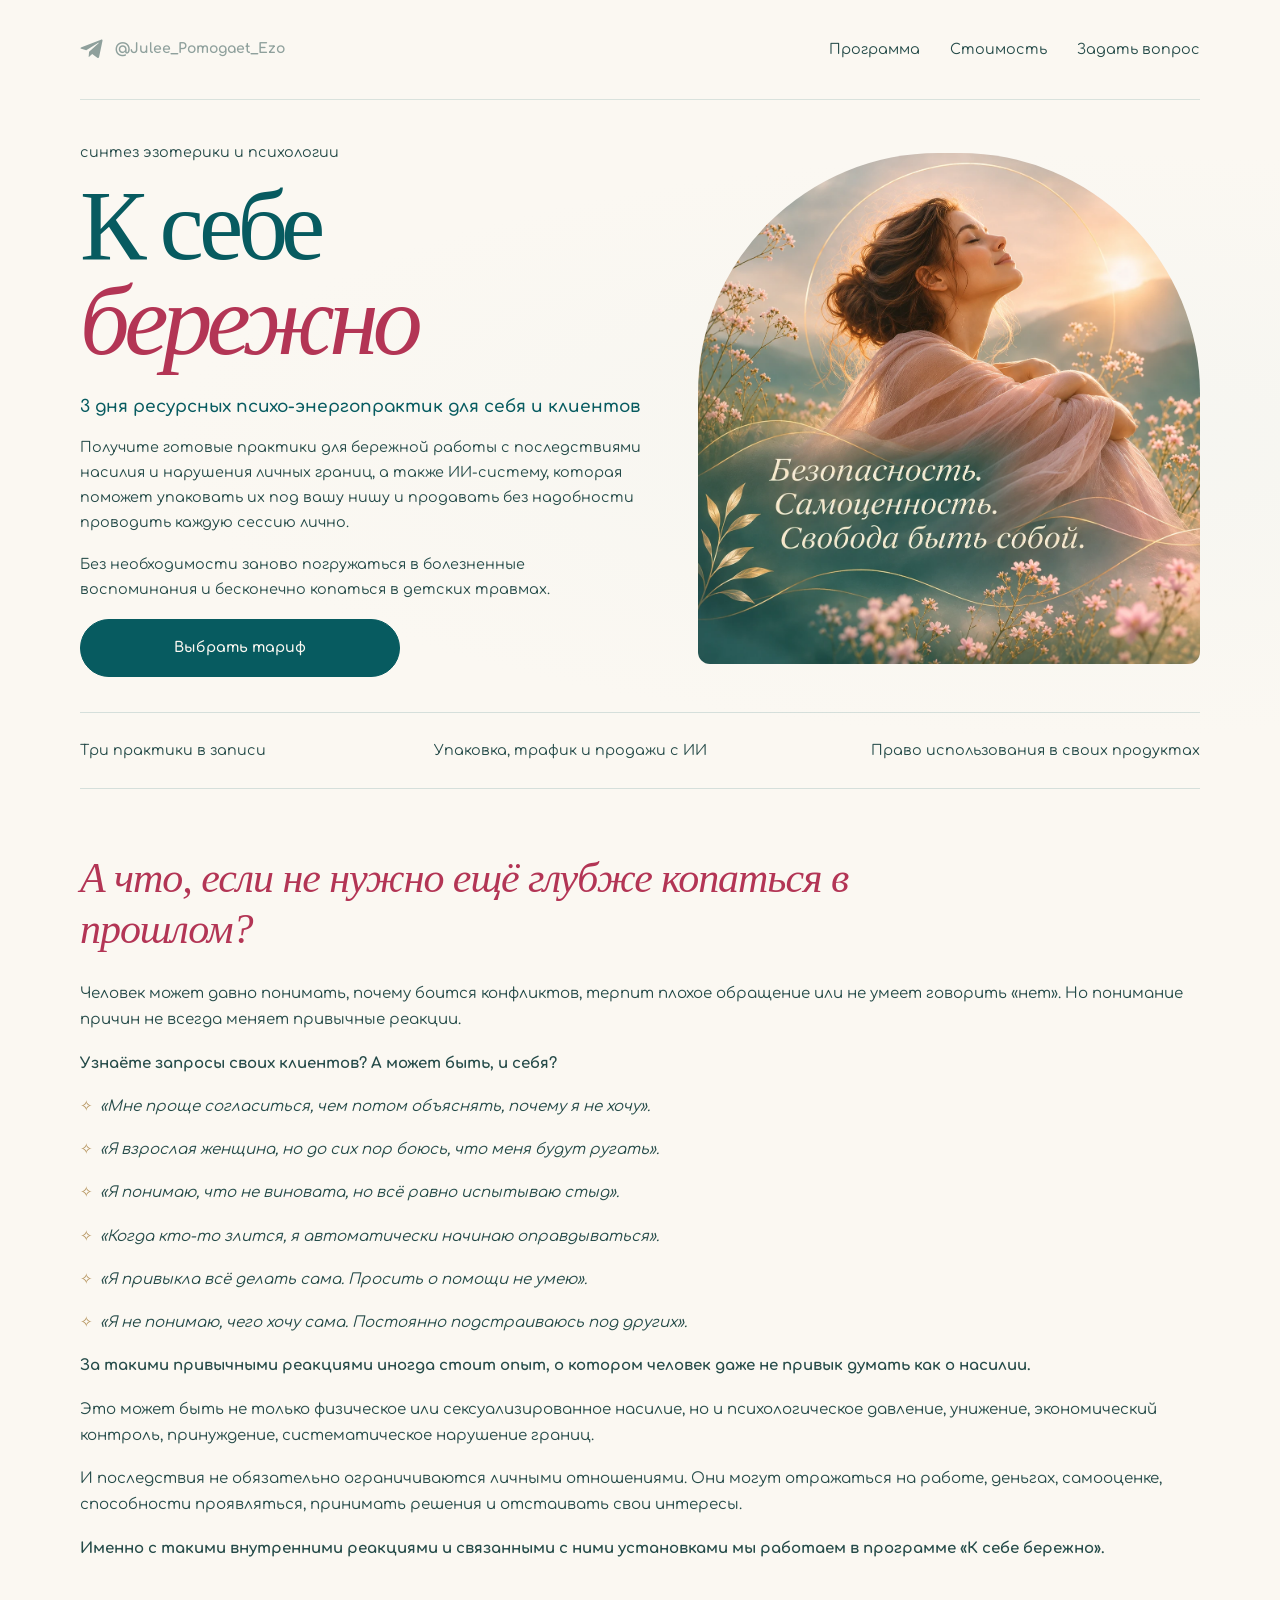
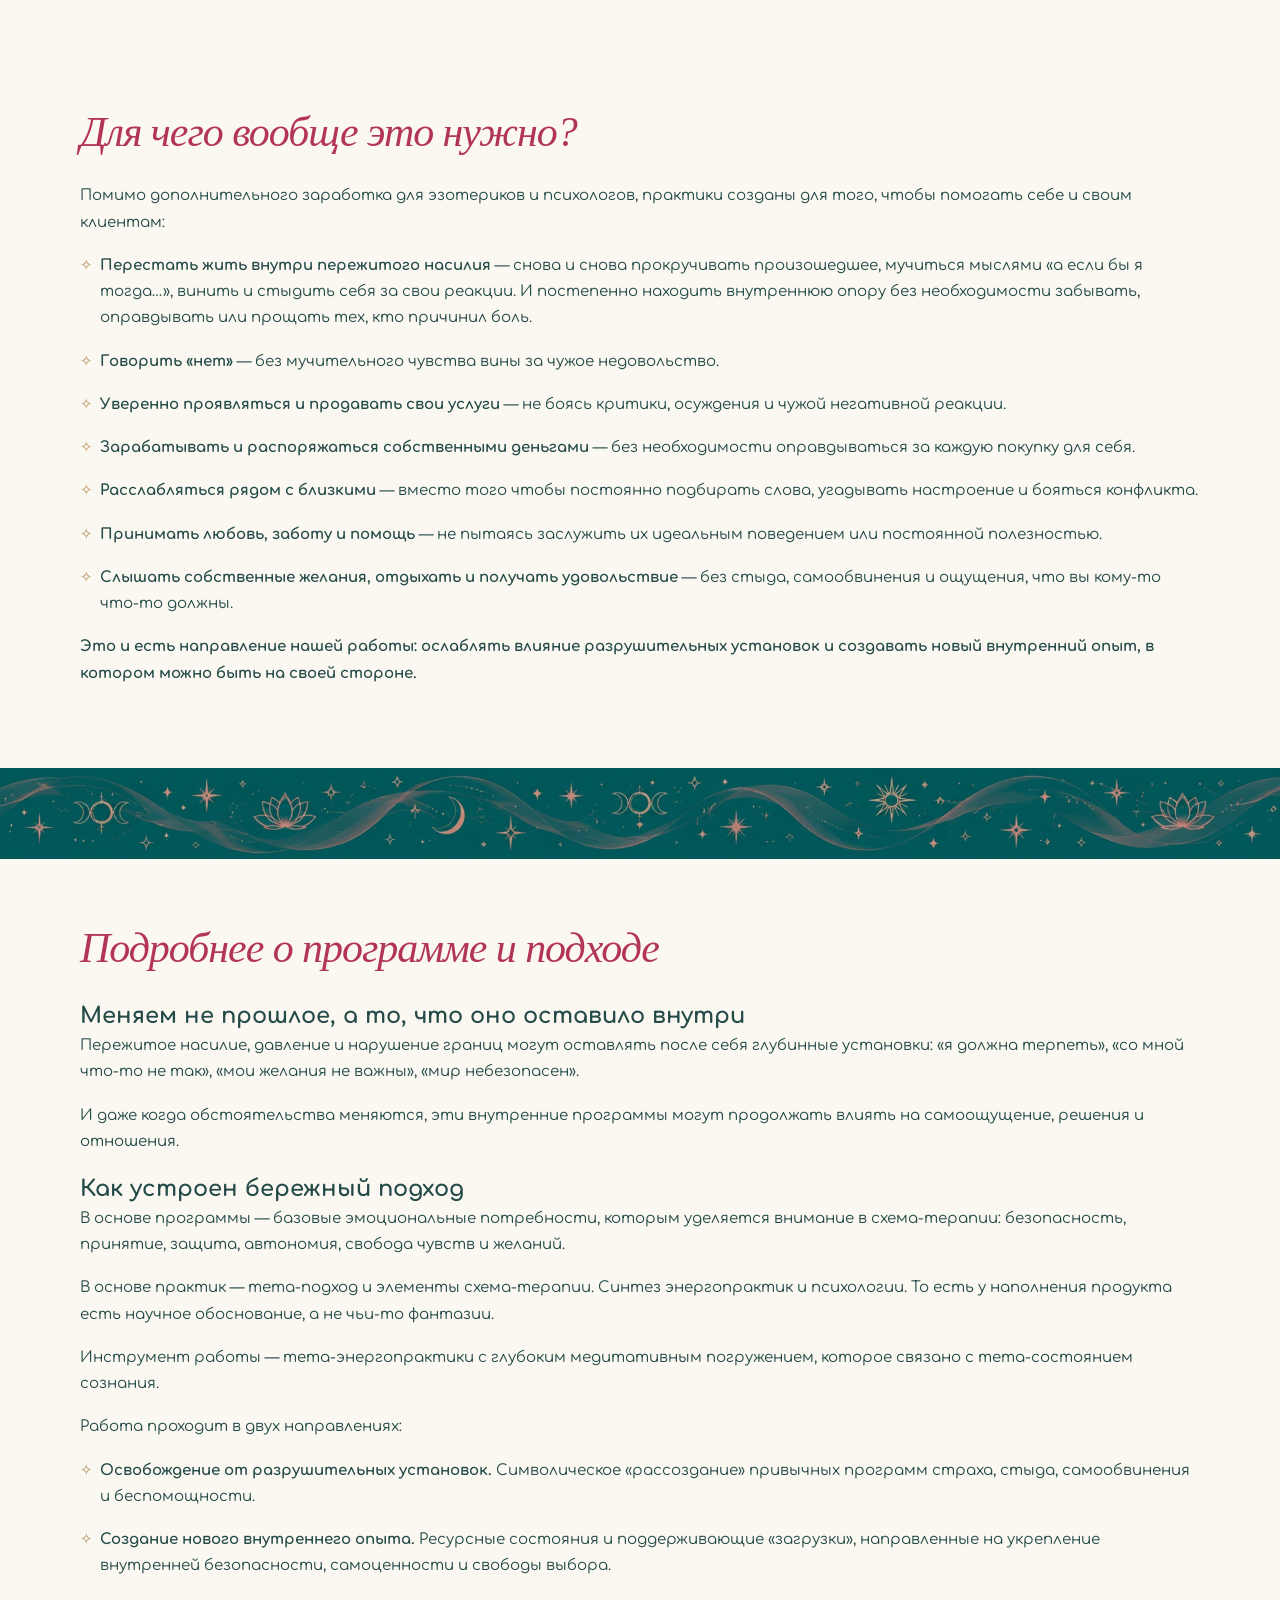
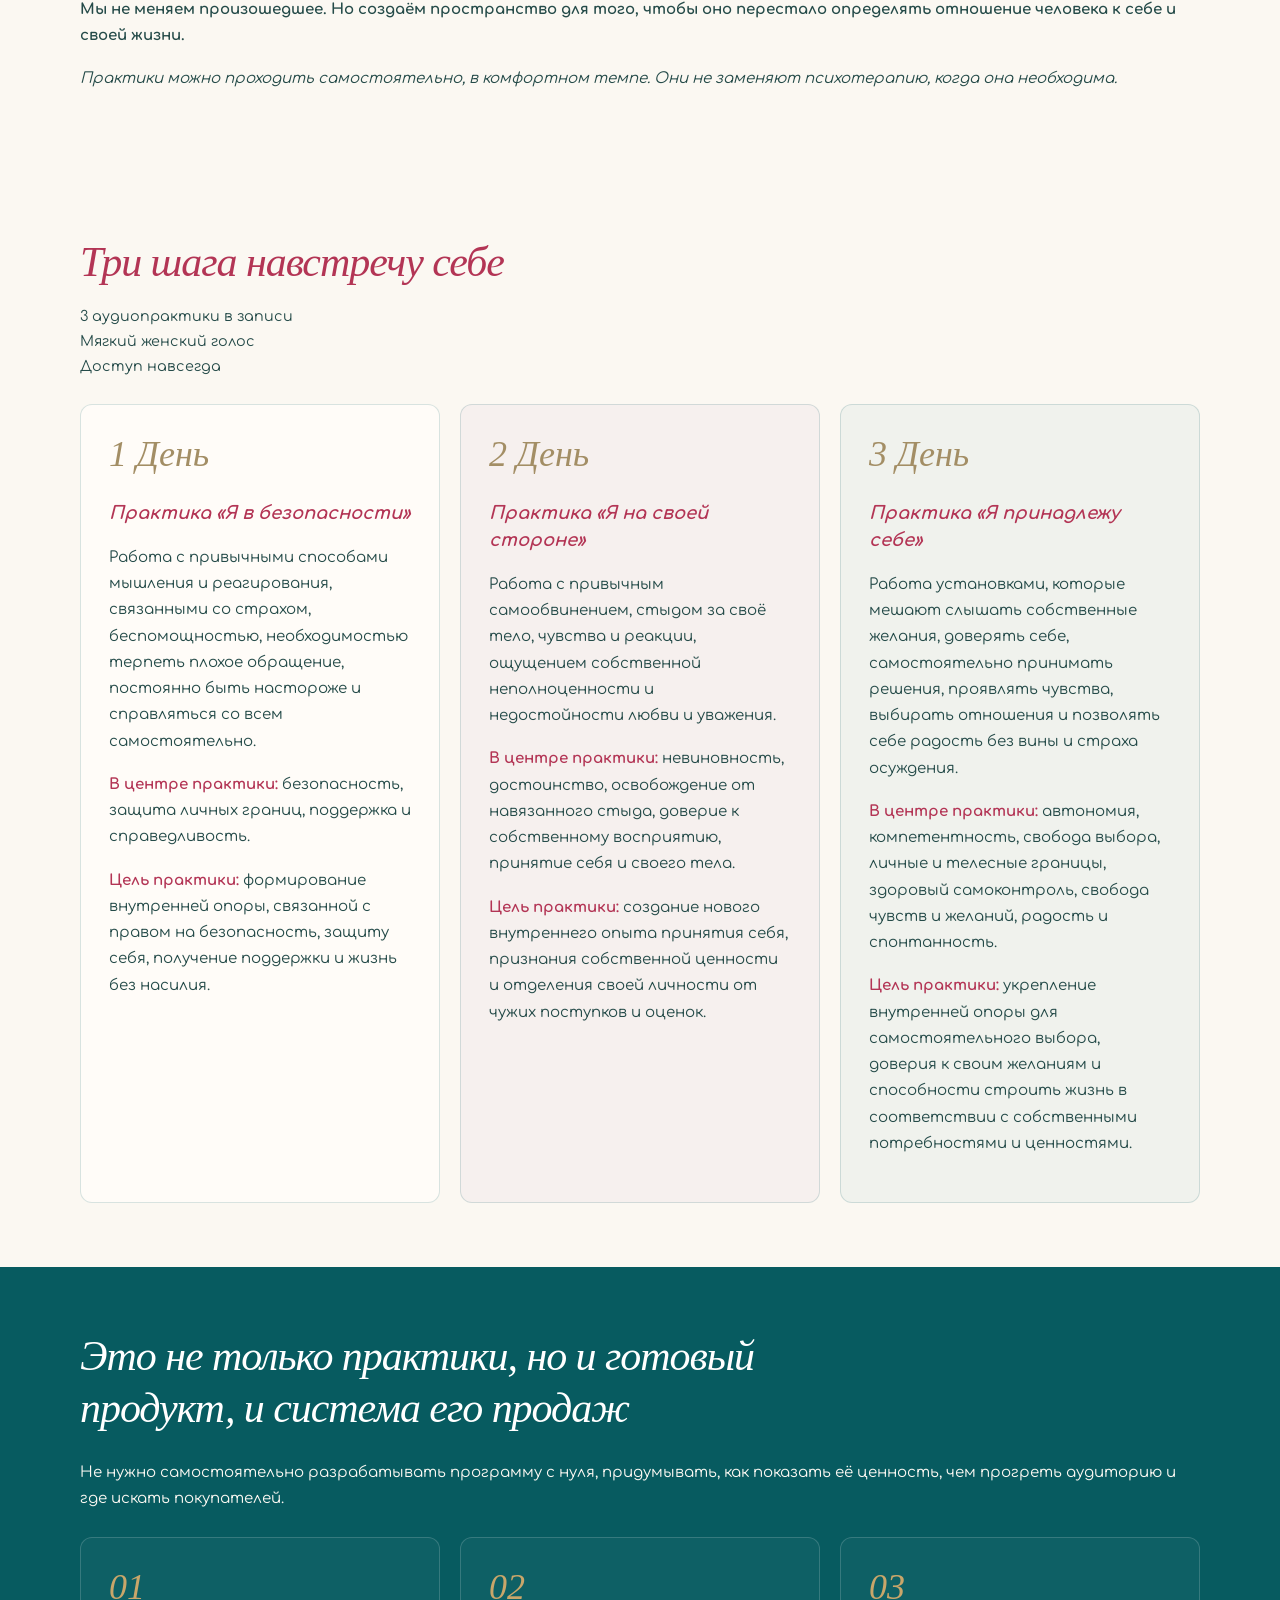
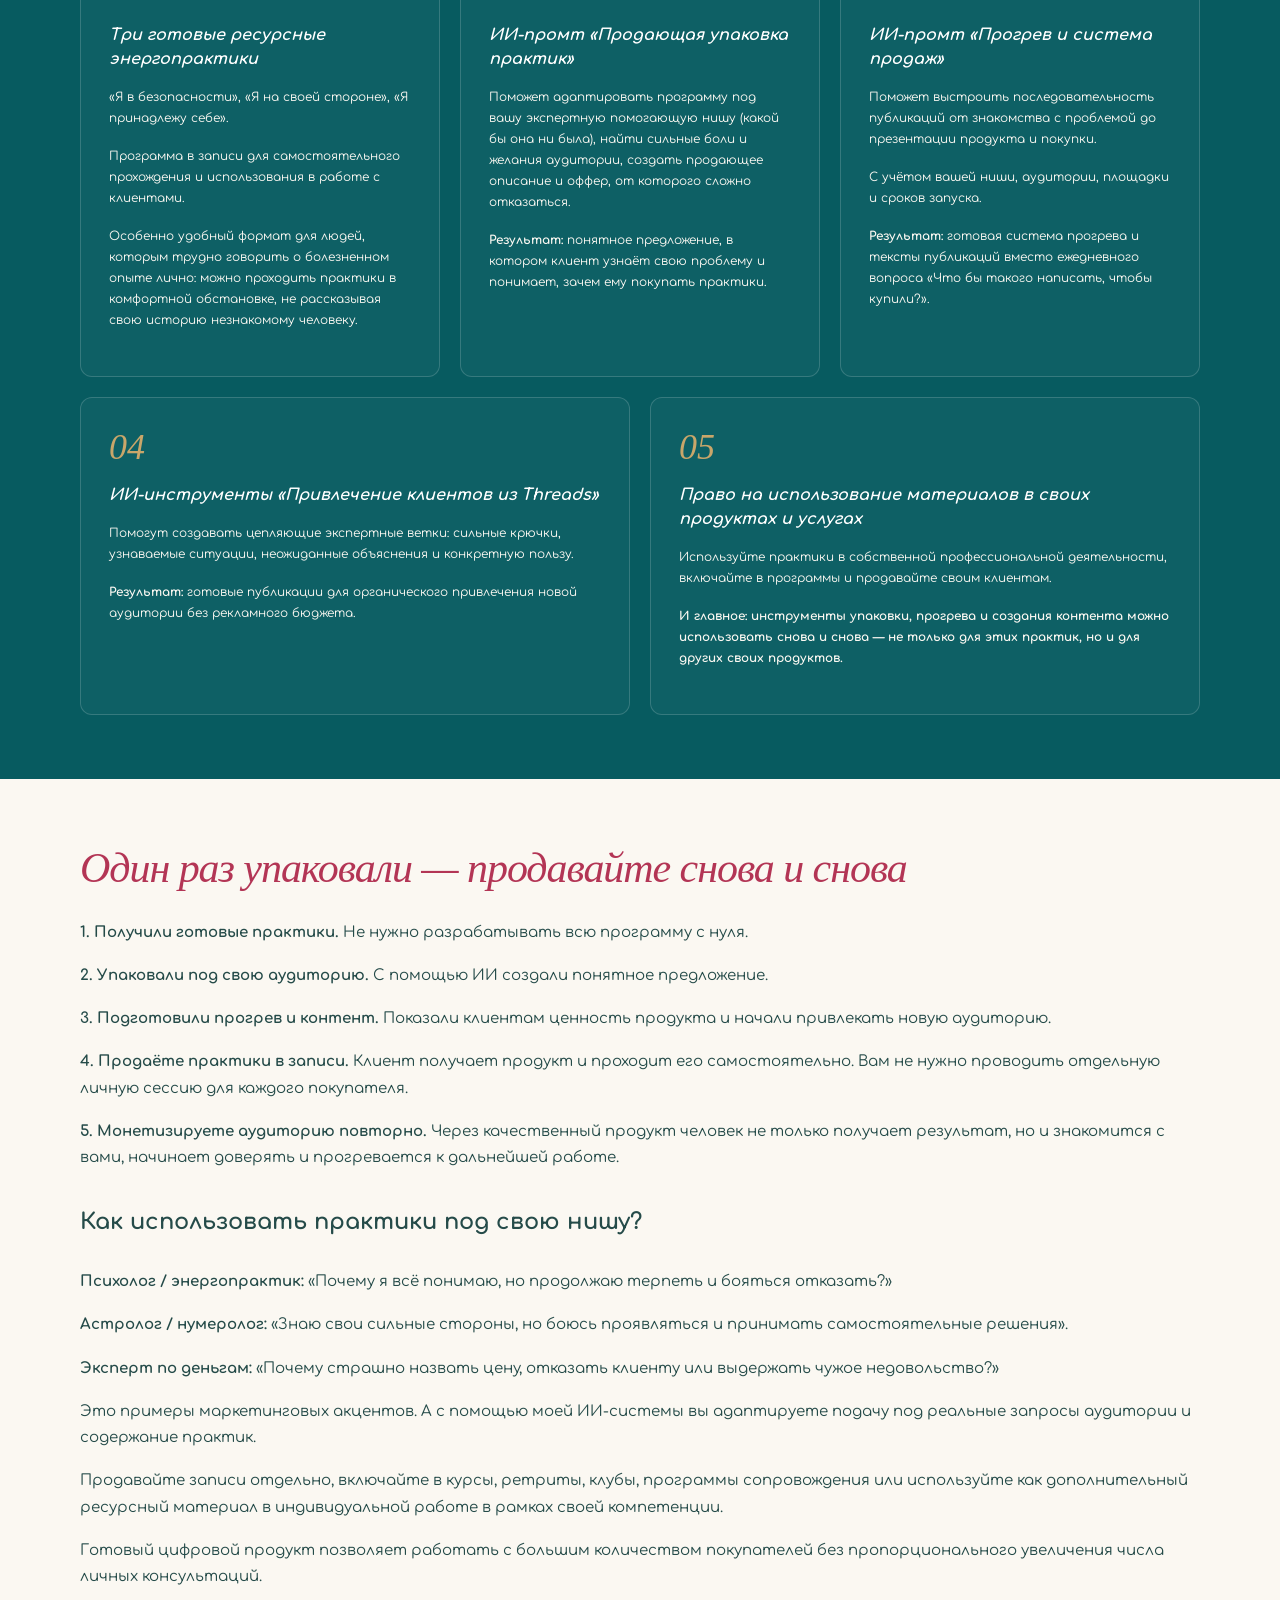
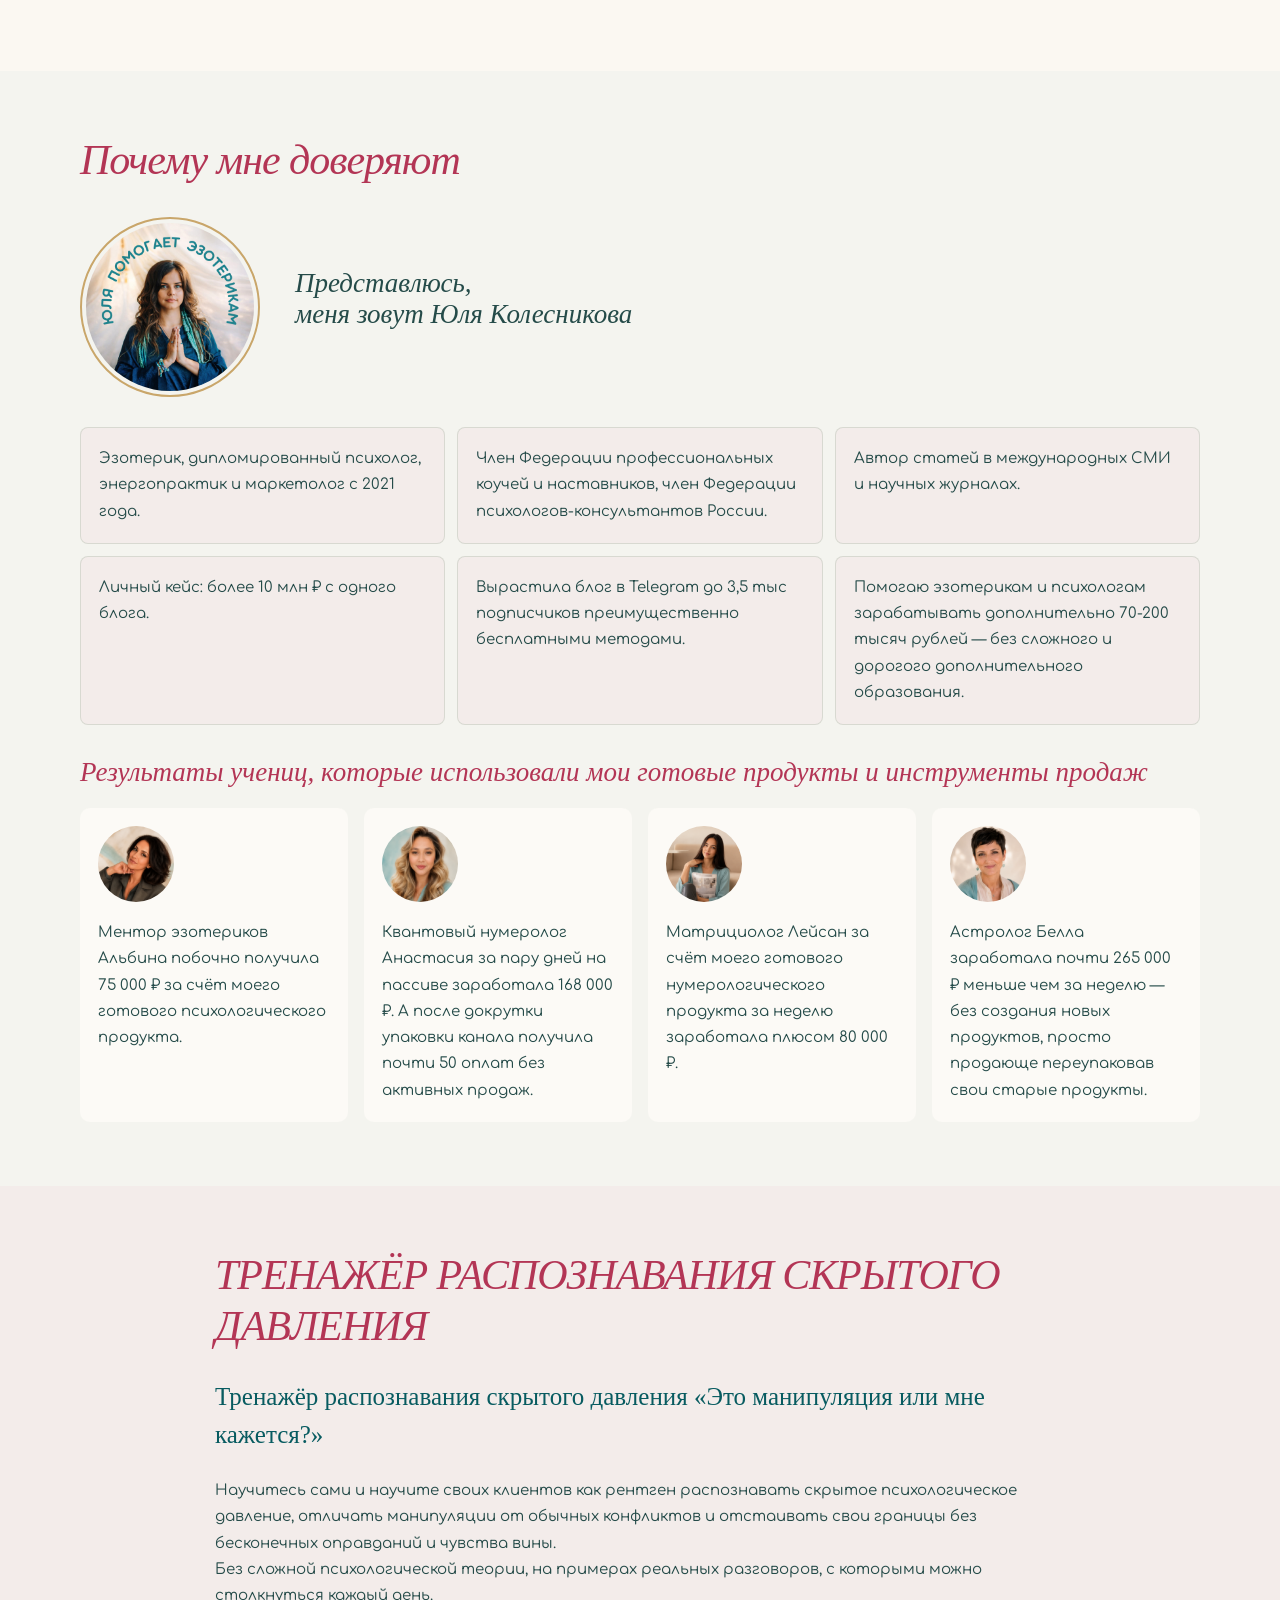
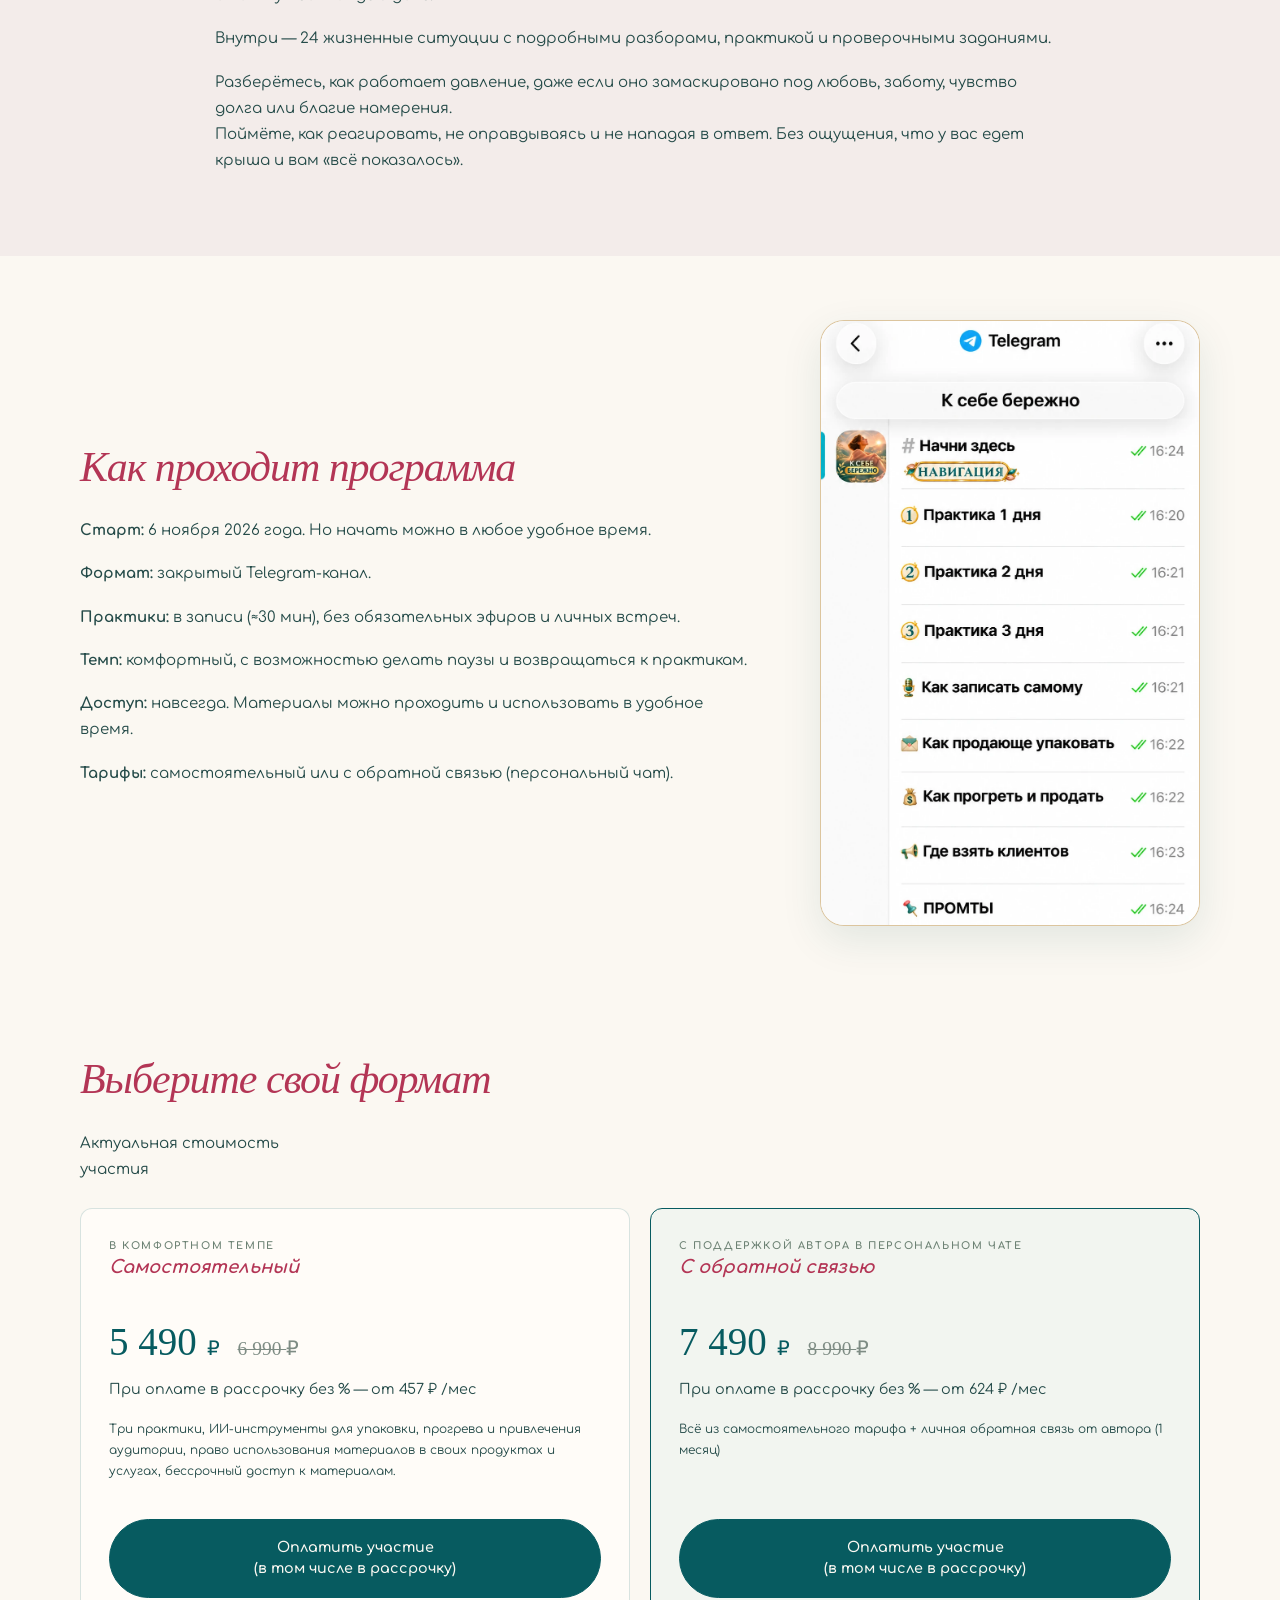
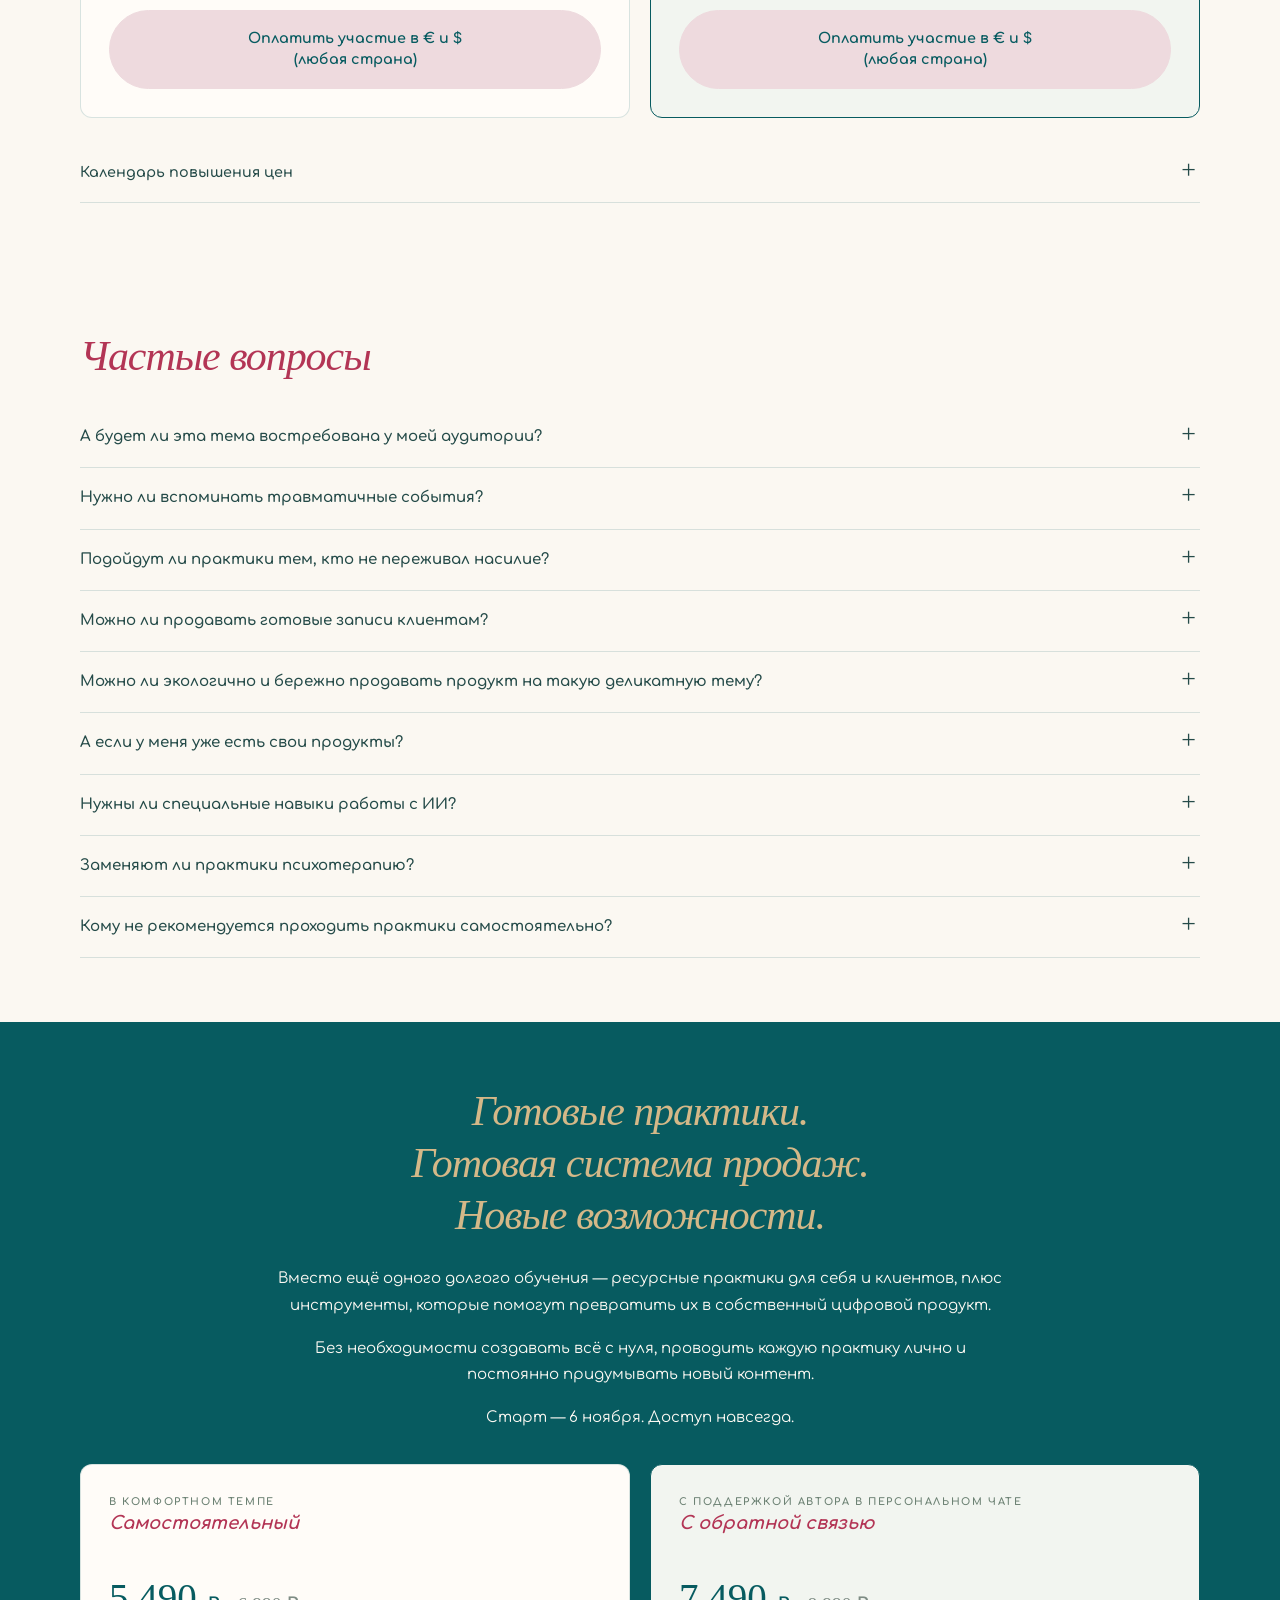
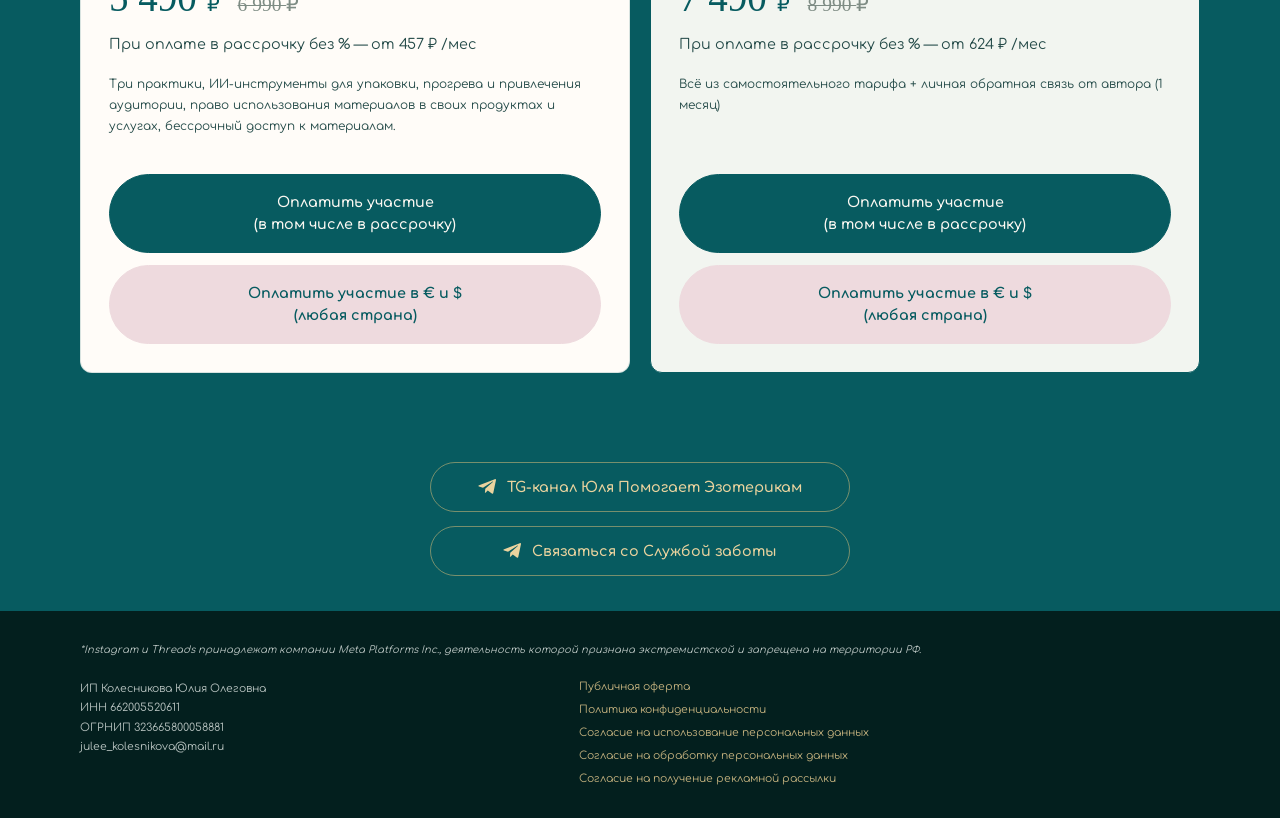
==== commit 690d2020: "Add files via upload" ====
--- a/index.html
+++ b/index.html
@@ -2,7 +2,7 @@
 <!-- saved from url=(0058)https://k-sebe-berezhno-julia.julee-pomogaet.chatgpt.site/ -->
 <html lang="ru"><head><meta http-equiv="Content-Type" content="text/html; charset=UTF-8"><style>body {transition: opacity ease-in 0.2s; } 
 body[unresolved] {opacity: 0; display: block; overflow: hidden; position: relative; } 
-</style><meta name="viewport" content="width=device-width,initial-scale=1"><title>К себе бережно — практики и система продаж | Юля Колесникова</title><meta name="description" content="Три ресурсные энергопрактики для себя и клиентов, ИИ-инструменты упаковки и продаж. Старт 6 ноября 2026. Доступ навсегда."><meta property="og:title" content="К себе бережно"><meta property="og:description" content="Готовые практики для себя, клиентов и заработка + система упаковки и продаж."><meta property="og:type" content="website"><meta property="og:locale" content="ru_RU"><link rel="icon" href="https://k-sebe-berezhno-julia.julee-pomogaet.chatgpt.site/assets/favicon.svg" type="image/svg+xml"><link rel="stylesheet" href="./К себе бережно — практики и система продаж _ Юля Колесникова_files/style.css"><script type="text/javascript" id="crocxmlsigner" src="chrome-extension://kiijhgpgjnhkhpagmcgihhigiolpogec/crocxmlsigner.js"></script></head><body><header class="wrap top"><a class="wordmark telegram-brand" href="https://t.me/Julee_Pomogaet_Ezo" target="_blank" rel="noopener noreferrer" aria-label="Telegram @Julee_Pomogaet_Ezo"><svg viewBox="0 0 24 24" aria-hidden="true"><path d="M21.6 3.5 18.4 19c-.2 1.1-.9 1.4-1.8.9l-4.9-3.6-2.4 2.3c-.3.3-.5.5-1 .5l.4-5 9.1-8.2c.4-.4-.1-.6-.6-.2L6 12.8 1.2 11.3c-1-.3-1-1 .2-1.5L20.1 2.6c.9-.3 1.7.2 1.5.9Z"></path></svg><span>@Julee_Pomogaet_Ezo</span></a><nav><a href="https://k-sebe-berezhno-julia.julee-pomogaet.chatgpt.site/#program">Программа</a><a href="https://k-sebe-berezhno-julia.julee-pomogaet.chatgpt.site/#tariffs">Стоимость</a><a href="https://t.me/zabota_ezo" target="_blank" rel="noopener">Задать вопрос</a></nav></header><main><section class="hero"><div class="wrap hero-grid"><div><p class="hero-meta">синтез эзотерики и психологии</p><h1>К себе<br><em>бережно</em></h1><h2>3 дня ресурсных психо-энергопрактик для себя и клиентов</h2><p>Получите готовые практики для бережной работы с последствиями насилия и нарушения личных границ, а также ИИ-систему, которая поможет упаковать их под вашу нишу и продавать без необходимости проводить каждую сессию лично.</p><p>Без необходимости заново погружаться в болезненные воспоминания и бесконечно копаться в детских травмах.</p><div class="payment-actions"><a class="button" href="https://k-sebe-berezhno-julia.julee-pomogaet.chatgpt.site/#tariffs">Выбрать тариф</a></div></div><div class="hero-art"><img src="./К себе бережно — практики и система продаж _ Юля Колесникова_files/hero.webp" alt="Безопасность. Самоценность. Свобода быть собой." width="1243" height="1266" fetchpriority="high"></div></div><div class="wrap hero-bottom"><span>Три практики в записи</span><span>Упаковка, трафик и продажи с ИИ</span><span>Право использования в своих продуктах и услугах</span></div></section><section class="client-requests"><div class="wrap"><h2>А что, если не нужно ещё глубже копаться в прошлом?</h2><p>Человек может давно понимать, почему боится конфликтов, терпит плохое обращение или не умеет говорить «нет». Но понимание причин не всегда меняет привычные реакции.</p><p><strong>Узнаёте запросы своих клиентов? А может быть, и себя?</strong></p><p class="list-item"><em>«Мне проще согласиться, чем потом объяснять, почему я не хочу».</em></p><p class="list-item"><em>«Я взрослая женщина, но до сих пор боюсь, что меня будут ругать».</em></p><p class="list-item"><em>«Я понимаю, что не виновата, но всё равно испытываю стыд».</em></p><p class="list-item"><em>«Когда кто-то злится, я автоматически начинаю оправдываться».</em></p><p class="list-item"><em>«Я привыкла всё делать сама. Просить о помощи не умею».</em></p><p class="list-item"><em>«Я не понимаю, чего хочу сама. Постоянно подстраиваюсь под других».</em></p><p><strong>За такими привычными реакциями иногда стоит опыт, о котором человек даже не привык думать как о насилии.</strong></p><p>Это может быть не только физическое или сексуализированное насилие, но и психологическое давление, унижение, экономический контроль, принуждение, систематическое нарушение границ.</p><p>И последствия не обязательно ограничиваются личными отношениями. Они могут отражаться на работе, деньгах, самооценке, способности проявляться, принимать решения и отстаивать свои интересы.</p><p><strong>Именно с такими внутренними реакциями и связанными с ними установками мы работаем в программе «К себе бережно».</strong></p></div></section><section class="practice-purpose format-pattern"><div class="wrap"><h2>Для чего вообще это нужно?</h2><p>Помимо дополнительного заработка для эзотериков и психологов, практики созданы для того, чтобы помогать себе и своим клиентам:</p><p class="list-item"><strong>Перестать жить внутри пережитого насилия</strong> — снова и снова прокручивать произошедшее, мучиться мыслями «а если бы я тогда…», винить и стыдить себя за свои реакции. И постепенно находить внутреннюю опору без необходимости забывать, оправдывать или прощать тех, кто причинил боль.</p><p class="list-item"><strong>Говорить «нет»</strong> — без мучительного чувства вины за чужое недовольство.</p><p class="list-item"><strong>Уверенно проявляться и продавать свои услуги</strong> — не боясь критики, осуждения и чужой негативной реакции.</p><p class="list-item"><strong>Зарабатывать и распоряжаться собственными деньгами</strong> — без необходимости оправдываться за каждую покупку для себя.</p><p class="list-item"><strong>Расслабляться рядом с близкими</strong> — вместо того чтобы постоянно подбирать слова, угадывать настроение и бояться конфликта.</p><p class="list-item"><strong>Принимать любовь, заботу и помощь</strong> — не пытаясь заслужить их идеальным поведением или постоянной полезностью.</p><p class="list-item"><strong>Слышать собственные желания, отдыхать и получать удовольствие</strong> — без стыда, самообвинения и ощущения, что вы кому-то что-то должны.</p><p><strong>Это и есть направление нашей работы: ослаблять влияние разрушительных установок и создавать новый внутренний опыт, в котором можно быть на своей стороне.</strong></p></div></section><div class="section-divider" aria-hidden="true"><img src="./К себе бережно — практики и система продаж _ Юля Колесникова_files/section-divider.webp" alt="" width="2048" height="145" loading="lazy"></div><section class="approach"><div class="wrap"><h2>Подробнее о программе и подходе</h2><h3 class="approach-lead unified-heading">Меняем не прошлое, а то, что оно оставило внутри</h3><p>Пережитое насилие, давление и нарушение границ могут оставлять после себя глубинные установки: «я должна терпеть», «со мной что-то не так», «мои желания не важны», «мир небезопасен».</p><p>И даже когда обстоятельства меняются, эти внутренние программы могут продолжать влиять на самоощущение, решения и отношения.</p><p><strong class="unified-heading">Как устроен бережный подход</strong><br>В основе программы — базовые эмоциональные потребности, которым уделяется внимание в схема-терапии: безопасность, принятие, защита, автономия, свобода чувств и желаний.</p><p>В основе практик — тета-подход и элементы схема-терапии. Синтез энергопрактик и психологии. То есть у наполнения продукта есть научное обоснование, а не чьи-то фантазии.</p><p>Инструмент работы — тета-энергопрактики с глубоким медитативным погружением, которое связано с тета-состоянием сознания.</p><p>Работа проходит в двух направлениях:</p><p class="list-item"><strong>Освобождение от разрушительных установок.</strong> Символическое «рассоздание» привычных программ страха, стыда, самообвинения и беспомощности.</p><p class="list-item"><strong>Создание нового внутреннего опыта.</strong> Ресурсные состояния и поддерживающие «загрузки», направленные на укрепление внутренней безопасности, самоценности и свободы выбора.</p><p><strong>Мы не меняем произошедшее. Но создаём пространство для того, чтобы оно перестало определять отношение человека к себе и своей жизни.</strong></p><p><em>Практики можно проходить самостоятельно, в комфортном темпе. Они не заменяют психотерапию, когда она необходима.</em></p></div></section><section id="program" class="program"><div class="wrap"><h2>Три шага навстречу себе</h2><p class="program-meta">3 аудиопрактики в записи<br>Мягкий женский голос<br>Доступ навсегда</p><div class="cards three"><article><span class="index">1 День</span><h3>Практика «Я в безопасности»</h3><p>Работа с привычными способами мышления и реагирования, связанными со страхом, беспомощностью, необходимостью терпеть плохое обращение, постоянно быть настороже и справляться со всем самостоятельно.</p><p><strong>В центре практики:</strong> безопасность, защита личных границ, поддержка и справедливость.</p><p><strong>Цель практики:</strong> формирование внутренней опоры, связанной с правом на безопасность, защиту себя, получение поддержки и жизнь без насилия.</p></article><article><span class="index">2 День</span><h3>Практика «Я на своей стороне»</h3><p>Работа с привычным самообвинением, стыдом за своё тело, чувства и реакции, ощущением собственной неполноценности и недостойности любви и уважения.</p><p><strong>В центре практики:</strong> невиновность, достоинство, освобождение от навязанного стыда, доверие к собственному восприятию, принятие себя и своего тела.</p><p><strong>Цель практики:</strong> создание нового внутреннего опыта принятия себя, признания собственной ценности и отделения своей личности от чужих поступков и оценок.</p></article><article><span class="index">3 День</span><h3>Практика «Я принадлежу себе»</h3><p>Работа установками, которые мешают слышать собственные желания, доверять себе, самостоятельно принимать решения, проявлять чувства, выбирать отношения и позволять себе радость без вины и страха осуждения.</p><p><strong>В центре практики:</strong> автономия, компетентность, свобода выбора, личные и телесные границы, здоровый самоконтроль, свобода чувств и желаний, радость и спонтанность.</p><p><strong>Цель практики:</strong> укрепление внутренней опоры для самостоятельного выбора, доверия к своим желаниям и способности строить жизнь в соответствии с собственными потребностями и ценностями.</p></article></div></div></section><section class="kit-section dark"><div class="wrap"><h2>Это не только практики, но и готовый продукт, и система его продаж</h2><p>Не нужно самостоятельно разрабатывать программу с нуля, придумывать, как показать её ценность, чем прогреть аудиторию и где искать покупателей.</p><div class="cards kit"><article><span class="index">01</span><h3>Три готовые ресурсные энергопрактики</h3><p>«Я в безопасности», «Я на своей стороне», «Я принадлежу себе».</p><p>Программа в записи для самостоятельного прохождения и использования в работе с клиентами.</p><p>Особенно удобный формат для людей, которым трудно говорить о болезненном опыте лично: можно проходить практики в комфортной обстановке, не рассказывая свою историю незнакомому человеку.</p></article><article><span class="index">02</span><h3>ИИ-промт «Продающая упаковка практик»</h3><p>Поможет адаптировать программу под вашу экспертную помогающую нишу (какой бы она ни была), найти сильные боли и желания аудитории, создать продающее описание и оффер, от которого сложно отказаться.</p><p><strong>Результат:</strong> понятное предложение, в котором клиент узнаёт свою проблему и понимает, зачем ему покупать практики.</p></article><article><span class="index">03</span><h3>ИИ-промт «Прогрев и система продаж»</h3><p>Поможет выстроить последовательность публикаций от знакомства с проблемой до презентации продукта и покупки.</p><p>С учётом вашей ниши, аудитории, площадки и сроков запуска.</p><p><strong>Результат:</strong> готовая система прогрева и тексты публикаций вместо ежедневного вопроса «Что бы такого написать, чтобы купили?».</p></article><article><span class="index">04</span><h3>ИИ-инструменты «Привлечение клиентов из Threads»</h3><p>Помогут создавать цепляющие экспертные ветки: сильные крючки, узнаваемые ситуации, неожиданные объяснения и конкретную пользу.</p><p><strong>Результат:</strong> готовые публикации для органического привлечения новой аудитории без рекламного бюджета.</p></article><article><span class="index">05</span><h3>Право на использование материалов в своих продуктах и услугах</h3><p>Используйте практики в собственной профессиональной деятельности, включайте в программы и продавайте своим клиентам.</p><p><strong>И главное: инструменты упаковки, прогрева и создания контента можно использовать снова и снова — не только для этих практик, но и для других своих продуктов.</strong></p></article></div></div></section><section class=""><div class="wrap"><h2>Один раз упаковали — продавайте снова и снова</h2><p><strong>1. Получили готовые практики.</strong> Не нужно разрабатывать всю программу с нуля.</p><p><strong>2. Упаковали под свою аудиторию.</strong> С помощью ИИ создали понятное предложение.</p><p><strong>3. Подготовили прогрев и контент.</strong> Показали клиентам ценность продукта и начали привлекать новую аудиторию.</p><p><strong>4. Продаёте практики в записи.</strong> Клиент получает продукт и проходит его самостоятельно. Вам не нужно проводить отдельную личную сессию для каждого покупателя.</p><p><strong>5. Монетизируете аудиторию повторно.</strong> Через качественный продукт человек не только получает результат, но и знакомится с вами, начинает доверять и прогревается к дальнейшей работе.</p><h4 class="niche-heading unified-heading">Как использовать практики под свою нишу?</h4><p><strong>Психолог / энергопрактик:</strong> «Почему я всё понимаю, но продолжаю терпеть и бояться отказать?»</p><p><strong>Астролог / нумеролог:</strong> «Знаю свои сильные стороны, но боюсь проявляться и принимать самостоятельные решения».</p><p><strong>Эксперт по деньгам:</strong> «Почему страшно назвать цену, отказать клиенту или выдержать чужое недовольство?»</p><p>Это примеры маркетинговых акцентов. А с помощью моей ИИ-системы вы адаптируете подачу под реальные запросы аудитории и содержание практик.</p><p>Продавайте записи отдельно, включайте в курсы, ретриты, клубы, программы сопровождения или используйте как дополнительный ресурсный материал в индивидуальной работе в рамках своей компетенции.</p><p>Готовый цифровой продукт позволяет работать с большим количеством покупателей без пропорционального увеличения числа личных консультаций.</p></div></section><section class="author-section"><div class="wrap"><h2>Почему мне доверяют</h2><div class="author-intro"><div class="author-photo"><img src="./К себе бережно — практики и система продаж _ Юля Колесникова_files/source-15.jpg" alt="Юля Колесникова"></div><p class="script author-name"><span>Представлюсь,</span><span>меня зовут Юля Колесникова</span></p></div><ul class="author-list"><li>Эзотерик, дипломированный психолог, энергопрактик и маркетолог с 2021 года.</li><li>Член Федерации профессиональных коучей и наставников, член Федерации психологов-консультантов России.</li><li>Автор статей в международных СМИ и научных журналах.</li><li>Личный кейс: более 10 млн <span class="currency">₽</span> с одного блога.</li><li>Вырастила блог в Telegram до 3,5 тыс подписчиков преимущественно бесплатными методами.</li><li>Помогаю эзотерикам и психологам зарабатывать дополнительно 70-200 тысяч рублей — без сложного и дорогого дополнительного образования.</li></ul><h3 class="cases-title">Результаты учениц, которые использовали мои готовые продукты и инструменты продаж</h3><div class="cases-grid"><article class="case-card"><img src="./К себе бережно — практики и система продаж _ Юля Колесникова_files/source-19.png" alt=""><p>Ментор эзотериков Альбина побочно получила 75 000 <span class="currency">₽</span> за счёт моего готового психологического продукта.</p></article><article class="case-card"><img src="./К себе бережно — практики и система продаж _ Юля Колесникова_files/source-17.png" alt=""><p>Квантовый нумеролог Анастасия за пару дней на пассиве заработала 168 000 <span class="currency">₽</span>. А после докрутки упаковки канала получила почти 50 оплат без активных продаж.</p></article><article class="case-card"><img src="./К себе бережно — практики и система продаж _ Юля Колесникова_files/source-18.png" alt=""><p>Матрициолог Лейсан за счёт моего готового нумерологического продукта за неделю заработала плюсом 80 000 <span class="currency">₽</span>.</p></article><article class="case-card"><img src="./К себе бережно — практики и система продаж _ Юля Колесникова_files/source-16.png" alt=""><p>Астролог Белла заработала почти 265 000 <span class="currency">₽</span> меньше чем за неделю — без создания новых продуктов, просто продающе переупаковав свои старые продукты.</p></article></div></div></section><section class="bonus"><div class="wrap"><h2 class="gift-heading"><svg class="gift-heading-icon" viewBox="0 0 32 32" aria-hidden="true"><path d="M5 14h22v14H5zM3 9h26v5H3zM16 9v19M16 9h-5a3.5 3.5 0 1 1 3.4-4.3L16 9Zm0 0h5a3.5 3.5 0 1 0-3.4-4.3L16 9Z"></path></svg><span>Подарок при покупке до 6 ноября</span></h2><h3>Тренажёр распознавания скрытого давления «Это манипуляция или мне кажется?»</h3><p>Научитесь сами и научите своих клиентов как рентген распознавать скрытое психологическое давление, отличать манипуляции от обычных конфликтов и отстаивать свои границы без бесконечных оправданий и чувства вины.<br>Без сложной психологической теории, на примерах реальных разговоров, с которыми можно столкнуться каждый день.</p><p>Внутри — 24 жизненные ситуации с подробными разборами, практикой и проверочными заданиями.</p><p>Разберётесь, как работает давление, даже если оно замаскировано под любовь, заботу, чувство долга или благие намерения.<br>Поймёте, как реагировать, не оправдываясь и не нападая в ответ. Без ощущения, что у вас едет крыша и вам «всё показалось».</p><p><strong>При покупке до 6 ноября 2026 этот тренажёр стоимостью 2 990 <span class="currency">₽</span> — в подарок.</strong></p></div></section><section id="format" class="format-pattern"><div class="wrap format-layout"><div class="format-copy"><h2>Как проходит программа</h2><p><strong>Старт:</strong> 6 ноября 2026 года. Но начать можно в любое удобное время.</p><p><strong>Формат:</strong> закрытый Telegram-канал.</p><p><strong>Практики:</strong> в записи (≈30 мин), без обязательных эфиров и личных встреч.</p><p><strong>Темп:</strong> комфортный, с возможностью делать паузы и возвращаться к практикам.</p><p><strong>Доступ:</strong> навсегда. Материалы можно проходить и использовать в удобное время.</p><p><strong>Тарифы:</strong> самостоятельный или с обратной связью (персональный чат).</p></div><figure class="format-screen"><img src="./К себе бережно — практики и система продаж _ Юля Колесникова_files/telegram-navigation.webp" alt="Навигация Telegram-канала «К себе бережно»: практики и инструменты продаж" width="930" height="1487" loading="lazy"></figure></div></section><section id="tariffs"><div class="wrap"><h2>Выберите свой формат</h2><p class="price-status">Цена открытия продаж только 3 ноября</p><div class="tariffs"><article><span class="eyebrow">В КОМФОРТНОМ ТЕМПЕ</span><h3>Самостоятельный</h3><div class="tariff-price-row"><div class="amount standard">3&nbsp;490 <span class="currency">₽</span></div><s class="old-price" aria-label="Прежняя цена 6 990 рублей">6 990 <span class="currency">₽</span></s></div><p class="installment" data-installment="standard">При оплате в рассрочку без % — от 290 <span class="currency">₽</span> /мес</p><p>Три практики, ИИ-инструменты для упаковки, прогрева и привлечения аудитории, право использования материалов в своих продуктах и услугах, бессрочный доступ к материалам.</p><div class="payment-actions tariff-actions"><a class="button" href="https://payform.ru/4vcVPSH/" data-pay="standard">Оплатить участие<br><span>(в том числе в рассрочку)</span></a><a class="button foreign-button" href="https://app.lava.top/products/75081164-daa8-4107-91b6-67a5bfd3730a" data-pay="foreign" data-plan="standard">Оплатить участие в € и $<br><span>(любая страна)</span></a></div></article><article class="featured"><span class="eyebrow">С ПОДДЕРЖКОЙ АВТОРА В ПЕРСОНАЛЬНОМ ЧАТЕ</span><h3>С обратной связью</h3><div class="tariff-price-row"><div class="amount feedback">5&nbsp;490 <span class="currency">₽</span></div><s class="old-price" aria-label="Прежняя цена 8 990 рублей">8 990 <span class="currency">₽</span></s></div><p class="installment" data-installment="feedback">При оплате в рассрочку без % — от 457 <span class="currency">₽</span> /мес</p><p>Всё из самостоятельного тарифа + личная обратная связь от автора (1 месяц)</p><div class="payment-actions tariff-actions"><a class="button" href="https://payform.ru/4rcVPSD/" data-pay="feedback">Оплатить участие<br><span>(в том числе в рассрочку)</span></a><a class="button foreign-button" href="https://app.lava.top/products/75081164-daa8-4107-91b6-67a5bfd3730a" data-pay="foreign" data-plan="feedback">Оплатить участие в € и $<br><span>(любая страна)</span></a></div></article></div><p class="gift-note tariff-gift"><svg viewBox="0 0 32 32" aria-hidden="true"><path d="M5 14h22v14H5zM3 9h26v5H3zM16 9v19M16 9h-5a3.5 3.5 0 1 1 3.4-4.3L16 9Zm0 0h5a3.5 3.5 0 1 0-3.4-4.3L16 9Z"></path></svg><span>В подарок при покупке до 6 ноября 2026 — тренажёр «Это манипуляция или мне кажется?». Обычная стоимость 2 990 <span class="currency">₽</span>.</span></p><details><summary>Календарь повышения цен</summary><table><thead><tr><th>Дата</th><th>Самостоятельный</th><th>С обратной связью</th></tr></thead><tbody><tr><td>3 ноября</td><td>3 490 <span class="currency">₽</span></td><td>5 490 <span class="currency">₽</span></td></tr><tr><td>4 ноября</td><td>3 990 <span class="currency">₽</span></td><td>5 990 <span class="currency">₽</span></td></tr><tr><td>5 ноября</td><td>4 990 <span class="currency">₽</span></td><td>6 990 <span class="currency">₽</span></td></tr><tr><td>С 6 ноября</td><td>5 490 <span class="currency">₽</span></td><td>7 490 <span class="currency">₽</span></td></tr></tbody></table></details></div></section><section class="faq"><div class="wrap"><h2>Частые вопросы</h2><details><summary>А будет ли эта тема востребована у моей аудитории?</summary><p>По данным ЮНИСЕФ, около 1,6 миллиарда детей (двое из трёх) регулярно подвергаются физическим наказаниям или психологической агрессии. А по оценкам ВОЗ, почти 840 миллионов женщин (каждая третья) переживали физическое или сексуальное насилие.</p><p>Тема гораздо шире, чем кажется. Многие люди молчат о пережитом, не знают, к кому обратиться и какой продукт выбрать, ведь об этом не принято говорить. И возможно, именно через вас эти практики помогут кому-то сделать первый шаг к себе.</p></details><details><summary>Нужно ли вспоминать травматичные события?</summary><p>Нет, практики не требуют намеренно возвращаться к болезненным воспоминаниям или рассказывать о пережитом. Однако при работе с чувствительными темами могут возникать неожиданные эмоции. Вы можете остановиться в любой момент, и также в любой момент продолжить.</p></details><details><summary>Подойдут ли практики тем, кто не переживал насилие?</summary><p>Программа также затрагивает темы личных границ, самоценности, права на собственные чувства, желания и решения. Эти запросы актуальны не только для людей с опытом насилия.</p><p>И также важно помнить, что насилие бывает не только сексуальным или физическим, но и но и психологическим, эмоциональным, экономическим. Оно может проявляться через унижение, обесценивание, угрозы, контроль, манипуляции, принуждение и систематическое нарушение личных границ.</p><p>Причём человек может годами жить в таких условиях, считая происходящее нормой, и даже не осознавать, что столкнулся с насилием.</p></details><details><summary>Можно ли продавать готовые записи клиентам?</summary><p>Да. Вы можете как использовать готовые записанные практики в своих продуктах и услугах, продавать их своим клиентам, так и переписать их своим голосом.</p></details><details><summary>А если у меня уже есть свои продукты?</summary><p>Используйте ИИ-инструменты для упаковки, прогрева и продвижения собственных продуктов. Практики можно пройти самостоятельно или включить в профессиональную работу в любом формате.</p></details><details><summary>Нужны ли специальные навыки работы с ИИ?</summary><p>Нет. Вы получаете готовые промты с последовательными инструкциями.</p></details><details><summary>Заменяют ли практики психотерапию?</summary><p>Нельзя утверждать. Это ресурсная медитативная программа, а не лечение психологической травмы. При выраженных травматических симптомах или кризисных состояниях необходима соответствующая профессиональная помощь.</p></details><details><summary>Кому не рекомендуется проходить практики самостоятельно?</summary><p>Программа предназначена для совершеннолетних участников (18+) и не заменяет психотерапию или медицинскую помощь.</p><p>Без предварительной консультации с профильным специалистом самостоятельное прохождение не рекомендуется, если у вас:</p><ul><li>выраженные симптомы ПТСР или сильные реакции на воспоминания о травме (паника, флешбэки, потеря ощущения настоящего);</li><li>выраженная диссоциация, тяжёлая депрессия, маниакальные, психотические или другие острые психические состояния;</li><li>суицидальные мысли, намерения причинить себе вред или острый психологический кризис.</li></ul><p>Если насилие или угрозы продолжаются сейчас, в приоритете ваша реальная безопасность. Практики не заменяют профессиональную помощь и меры защиты.</p><p>При ухудшении самочувствия остановите запись и при необходимости обратитесь за профессиональной помощью.</p></details></div></section><section class="final dark"><div class="wrap"><h2>Готовые практики.<br>Готовая система продаж.<br><em>Новые возможности.</em></h2><p>Вместо ещё одного долгого обучения — ресурсные практики для себя и клиентов, плюс инструменты, которые помогут превратить их в собственный цифровой продукт.</p><p>Без необходимости создавать всё с нуля, проводить каждую практику лично и постоянно придумывать новый контент.</p><p>Старт — 6 ноября. Доступ навсегда.</p><div class="tariffs"><article><span class="eyebrow">В КОМФОРТНОМ ТЕМПЕ</span><h3>Самостоятельный</h3><div class="tariff-price-row"><div class="amount standard">3&nbsp;490 <span class="currency">₽</span></div><s class="old-price" aria-label="Прежняя цена 6 990 рублей">6 990 <span class="currency">₽</span></s></div><p class="installment" data-installment="standard">При оплате в рассрочку без % — от 290 <span class="currency">₽</span> /мес</p><p>Три практики, ИИ-инструменты для упаковки, прогрева и привлечения аудитории, право использования материалов в своих продуктах и услугах, бессрочный доступ к материалам.</p><div class="payment-actions tariff-actions"><a class="button" href="https://payform.ru/4vcVPSH/" data-pay="standard">Оплатить участие<br><span>(в том числе в рассрочку)</span></a><a class="button foreign-button" href="https://app.lava.top/products/75081164-daa8-4107-91b6-67a5bfd3730a" data-pay="foreign" data-plan="standard">Оплатить участие в € и $<br><span>(любая страна)</span></a></div></article><article class="featured"><span class="eyebrow">С ПОДДЕРЖКОЙ АВТОРА В ПЕРСОНАЛЬНОМ ЧАТЕ</span><h3>С обратной связью</h3><div class="tariff-price-row"><div class="amount feedback">5&nbsp;490 <span class="currency">₽</span></div><s class="old-price" aria-label="Прежняя цена 8 990 рублей">8 990 <span class="currency">₽</span></s></div><p class="installment" data-installment="feedback">При оплате в рассрочку без % — от 457 <span class="currency">₽</span> /мес</p><p>Всё из самостоятельного тарифа + личная обратная связь от автора (1 месяц)</p><div class="payment-actions tariff-actions"><a class="button" href="https://payform.ru/4rcVPSD/" data-pay="feedback">Оплатить участие<br><span>(в том числе в рассрочку)</span></a><a class="button foreign-button" href="https://app.lava.top/products/75081164-daa8-4107-91b6-67a5bfd3730a" data-pay="foreign" data-plan="feedback">Оплатить участие в € и $<br><span>(любая страна)</span></a></div></article></div><p class="gift-note tariff-gift"><svg viewBox="0 0 32 32" aria-hidden="true"><path d="M5 14h22v14H5zM3 9h26v5H3zM16 9v19M16 9h-5a3.5 3.5 0 1 1 3.4-4.3L16 9Zm0 0h5a3.5 3.5 0 1 0-3.4-4.3L16 9Z"></path></svg><span>В подарок при покупке до 6 ноября 2026 — тренажёр «Это манипуляция или мне кажется?». Обычная стоимость 2 990 <span class="currency">₽</span>.</span></p></div></section><div class="contact-strip dark"><div class="wrap"><a class="telegram-channel-button" href="https://t.me/Julee_Pomogaet_Ezo" target="_blank" rel="noreferrer"><svg class="telegram-icon" viewBox="0 0 24 24" aria-hidden="true"><path d="M21.6 3.5 18.4 19c-.2 1.1-.9 1.4-1.8.9l-4.9-3.6-2.4 2.3c-.3.3-.5.5-1 .5l.4-5 9.1-8.2c.4-.4-.1-.6-.6-.2L6 12.8 1.2 11.3c-1-.3-1-1 .2-1.5L20.1 2.6c.9-.3 1.7.2 1.5.9Z"></path></svg><span>TG-канал Юля Помогает Эзотерикам</span></a><a class="telegram-channel-button" href="https://t.me/zabota_ezo" target="_blank" rel="noreferrer"><svg class="telegram-icon" viewBox="0 0 24 24" aria-hidden="true"><path d="M21.6 3.5 18.4 19c-.2 1.1-.9 1.4-1.8.9l-4.9-3.6-2.4 2.3c-.3.3-.5.5-1 .5l.4-5 9.1-8.2c.4-.4-.1-.6-.6-.2L6 12.8 1.2 11.3c-1-.3-1-1 .2-1.5L20.1 2.6c.9-.3 1.7.2 1.5.9Z"></path></svg><span>Связаться со Службой заботы</span></a></div></div><footer><div class="wrap foot"><p class="meta-disclaimer"><i>*Instagram и Threads принадлежат компании Meta Platforms Inc., деятельность которой признана экстремистской и запрещена на территории РФ.</i></p><div>ИП Колесникова Юлия Олеговна<br>ИНН 662005520611<br>ОГРНИП 323665800058881<br><a href="mailto:julee_kolesnikova@mail.ru">julee_kolesnikova@mail.ru</a></div><nav><a href="https://juleepomogaet.payform.ru/warranty/offer/" target="_blank" rel="noreferrer">Публичная оферта</a><a href="https://disk.yandex.ru/i/RGP4xEJRRY_H5Q" target="_blank" rel="noreferrer">Политика конфиденциальности</a><a href="https://disk.yandex.ru/i/1Q0tHpkZpCGskA" target="_blank" rel="noreferrer">Согласие на использование персональных данных</a><a href="https://disk.yandex.ru/i/7uQYNB-fV4z-Ww" target="_blank" rel="noreferrer">Согласие на обработку персональных данных</a><a href="https://disk.yandex.ru/i/RP5EdWQKOd7Feg" target="_blank" rel="noreferrer">Согласие на получение рекламной рассылки</a></nav></div></footer></main><script src="./К себе бережно — практики и система продаж _ Юля Колесникова_files/config.js.Без названия"></script><script src="./К себе бережно — практики и система продаж _ Юля Колесникова_files/app.js.Без названия"></script><script type="module">import { mountSiteWidget } from "/_sites/dispatch-assets/sites-widget.js";mountSiteWidget({"kind":"editor-composer","mobileEnabled":false,"environment":"production","chatgptOrigin":"https://chatgpt.com","locale":"ru-RU","accountId":"personal","projectId":"appgprj_6ae66cda13948191b6a21029dd79ecfe","projectTitle":"К себе бережно"});</script><div id="synofoto-browser-extension-loaded"></div><div data-sites-widget="editor-composer" popover="manual"><template shadowrootmode="open"><style>
+</style><meta name="viewport" content="width=device-width,initial-scale=1"><title>К себе бережно — практики и система продаж | Юля Колесникова</title><meta name="description" content="Три ресурсные энергопрактики для себя и клиентов, ИИ-инструменты упаковки и продаж. Старт 6 ноября 2026. Доступ навсегда."><meta property="og:title" content="К себе бережно"><meta property="og:description" content="Готовые практики для себя, клиентов и заработка + система упаковки и продаж."><meta property="og:type" content="website"><meta property="og:locale" content="ru_RU"><link rel="icon" href="https://k-sebe-berezhno-julia.julee-pomogaet.chatgpt.site/assets/favicon.svg" type="image/svg+xml"><link rel="stylesheet" href="./К себе бережно — практики и система продаж _ Юля Колесникова_files/style.css"><script type="text/javascript" id="crocxmlsigner" src="chrome-extension://kiijhgpgjnhkhpagmcgihhigiolpogec/crocxmlsigner.js"></script></head><body><header class="wrap top"><a class="wordmark telegram-brand" href="https://t.me/Julee_Pomogaet_Ezo" target="_blank" rel="noopener noreferrer" aria-label="Telegram @Julee_Pomogaet_Ezo"><svg viewBox="0 0 24 24" aria-hidden="true"><path d="M21.6 3.5 18.4 19c-.2 1.1-.9 1.4-1.8.9l-4.9-3.6-2.4 2.3c-.3.3-.5.5-1 .5l.4-5 9.1-8.2c.4-.4-.1-.6-.6-.2L6 12.8 1.2 11.3c-1-.3-1-1 .2-1.5L20.1 2.6c.9-.3 1.7.2 1.5.9Z"></path></svg><span>@Julee_Pomogaet_Ezo</span></a><nav><a href="https://k-sebe-berezhno-julia.julee-pomogaet.chatgpt.site/#program">Программа</a><a href="https://k-sebe-berezhno-julia.julee-pomogaet.chatgpt.site/#tariffs">Стоимость</a><a href="https://t.me/zabota_ezo" target="_blank" rel="noopener">Задать вопрос</a></nav></header><main><section class="hero"><div class="wrap hero-grid"><div><p class="hero-meta">синтез эзотерики и психологии</p><h1>К себе<br><em>бережно</em></h1><h2>3 дня ресурсных психо-энергопрактик для себя и клиентов</h2><p>Получите готовые практики для бережной работы с последствиями насилия и нарушения личных границ, а также ИИ-систему, которая поможет упаковать их под вашу нишу и продавать без надобности проводить каждую сессию лично.</p><p>Без необходимости заново погружаться в болезненные воспоминания и бесконечно копаться в детских травмах.</p><div class="payment-actions"><a class="button" href="https://k-sebe-berezhno-julia.julee-pomogaet.chatgpt.site/#tariffs">Выбрать тариф</a></div></div><div class="hero-art"><img src="./К себе бережно — практики и система продаж _ Юля Колесникова_files/hero.webp" alt="Безопасность. Самоценность. Свобода быть собой." width="1243" height="1266" fetchpriority="high"></div></div><div class="wrap hero-bottom"><span>Три практики в записи</span><span>Упаковка, трафик и продажи с ИИ</span><span>Право использования в своих продуктах</span></div></section><section class="client-requests"><div class="wrap"><h2>А что, если не нужно ещё глубже копаться в прошлом?</h2><p>Человек может давно понимать, почему боится конфликтов, терпит плохое обращение или не умеет говорить «нет». Но понимание причин не всегда меняет привычные реакции.</p><p><strong>Узнаёте запросы своих клиентов? А может быть, и себя?</strong></p><p class="list-item"><em>«Мне проще согласиться, чем потом объяснять, почему я не хочу».</em></p><p class="list-item"><em>«Я взрослая женщина, но до сих пор боюсь, что меня будут ругать».</em></p><p class="list-item"><em>«Я понимаю, что не виновата, но всё равно испытываю стыд».</em></p><p class="list-item"><em>«Когда кто-то злится, я автоматически начинаю оправдываться».</em></p><p class="list-item"><em>«Я привыкла всё делать сама. Просить о помощи не умею».</em></p><p class="list-item"><em>«Я не понимаю, чего хочу сама. Постоянно подстраиваюсь под других».</em></p><p><strong>За такими привычными реакциями иногда стоит опыт, о котором человек даже не привык думать как о насилии.</strong></p><p>Это может быть не только физическое или сексуализированное насилие, но и психологическое давление, унижение, экономический контроль, принуждение, систематическое нарушение границ.</p><p>И последствия не обязательно ограничиваются личными отношениями. Они могут отражаться на работе, деньгах, самооценке, способности проявляться, принимать решения и отстаивать свои интересы.</p><p><strong>Именно с такими внутренними реакциями и связанными с ними установками мы работаем в программе «К себе бережно».</strong></p></div></section><section class="practice-purpose format-pattern"><div class="wrap"><h2>Для чего вообще это нужно?</h2><p>Помимо дополнительного заработка для эзотериков и психологов, практики созданы для того, чтобы помогать себе и своим клиентам:</p><p class="list-item"><strong>Перестать жить внутри пережитого насилия</strong> — снова и снова прокручивать произошедшее, мучиться мыслями «а если бы я тогда…», винить и стыдить себя за свои реакции. И постепенно находить внутреннюю опору без необходимости забывать, оправдывать или прощать тех, кто причинил боль.</p><p class="list-item"><strong>Говорить «нет»</strong> — без мучительного чувства вины за чужое недовольство.</p><p class="list-item"><strong>Уверенно проявляться и продавать свои услуги</strong> — не боясь критики, осуждения и чужой негативной реакции.</p><p class="list-item"><strong>Зарабатывать и распоряжаться собственными деньгами</strong> — без необходимости оправдываться за каждую покупку для себя.</p><p class="list-item"><strong>Расслабляться рядом с близкими</strong> — вместо того чтобы постоянно подбирать слова, угадывать настроение и бояться конфликта.</p><p class="list-item"><strong>Принимать любовь, заботу и помощь</strong> — не пытаясь заслужить их идеальным поведением или постоянной полезностью.</p><p class="list-item"><strong>Слышать собственные желания, отдыхать и получать удовольствие</strong> — без стыда, самообвинения и ощущения, что вы кому-то что-то должны.</p><p><strong>Это и есть направление нашей работы: ослаблять влияние разрушительных установок и создавать новый внутренний опыт, в котором можно быть на своей стороне.</strong></p></div></section><div class="section-divider" aria-hidden="true"><img src="./К себе бережно — практики и система продаж _ Юля Колесникова_files/section-divider.webp" alt="" width="2048" height="145" loading="lazy"></div><section class="approach"><div class="wrap"><h2>Подробнее о программе и подходе</h2><h3 class="approach-lead unified-heading">Меняем не прошлое, а то, что оно оставило внутри</h3><p>Пережитое насилие, давление и нарушение границ могут оставлять после себя глубинные установки: «я должна терпеть», «со мной что-то не так», «мои желания не важны», «мир небезопасен».</p><p>И даже когда обстоятельства меняются, эти внутренние программы могут продолжать влиять на самоощущение, решения и отношения.</p><p><strong class="unified-heading">Как устроен бережный подход</strong><br>В основе программы — базовые эмоциональные потребности, которым уделяется внимание в схема-терапии: безопасность, принятие, защита, автономия, свобода чувств и желаний.</p><p>В основе практик — тета-подход и элементы схема-терапии. Синтез энергопрактик и психологии. То есть у наполнения продукта есть научное обоснование, а не чьи-то фантазии.</p><p>Инструмент работы — тета-энергопрактики с глубоким медитативным погружением, которое связано с тета-состоянием сознания.</p><p>Работа проходит в двух направлениях:</p><p class="list-item"><strong>Освобождение от разрушительных установок.</strong> Символическое «рассоздание» привычных программ страха, стыда, самообвинения и беспомощности.</p><p class="list-item"><strong>Создание нового внутреннего опыта.</strong> Ресурсные состояния и поддерживающие «загрузки», направленные на укрепление внутренней безопасности, самоценности и свободы выбора.</p><p><strong>Мы не меняем произошедшее. Но создаём пространство для того, чтобы оно перестало определять отношение человека к себе и своей жизни.</strong></p><p><em>Практики можно проходить самостоятельно, в комфортном темпе. Они не заменяют психотерапию, когда она необходима.</em></p></div></section><section id="program" class="program"><div class="wrap"><h2>Три шага навстречу себе</h2><p class="program-meta">3 аудиопрактики в записи<br>Мягкий женский голос<br>Доступ навсегда</p><div class="cards three"><article><span class="index">1 День</span><h3>Практика «Я в безопасности»</h3><p>Работа с привычными способами мышления и реагирования, связанными со страхом, беспомощностью, необходимостью терпеть плохое обращение, постоянно быть настороже и справляться со всем самостоятельно.</p><p><strong>В центре практики:</strong> безопасность, защита личных границ, поддержка и справедливость.</p><p><strong>Цель практики:</strong> формирование внутренней опоры, связанной с правом на безопасность, защиту себя, получение поддержки и жизнь без насилия.</p></article><article><span class="index">2 День</span><h3>Практика «Я на своей стороне»</h3><p>Работа с привычным самообвинением, стыдом за своё тело, чувства и реакции, ощущением собственной неполноценности и недостойности любви и уважения.</p><p><strong>В центре практики:</strong> невиновность, достоинство, освобождение от навязанного стыда, доверие к собственному восприятию, принятие себя и своего тела.</p><p><strong>Цель практики:</strong> создание нового внутреннего опыта принятия себя, признания собственной ценности и отделения своей личности от чужих поступков и оценок.</p></article><article><span class="index">3 День</span><h3>Практика «Я принадлежу себе»</h3><p>Работа установками, которые мешают слышать собственные желания, доверять себе, самостоятельно принимать решения, проявлять чувства, выбирать отношения и позволять себе радость без вины и страха осуждения.</p><p><strong>В центре практики:</strong> автономия, компетентность, свобода выбора, личные и телесные границы, здоровый самоконтроль, свобода чувств и желаний, радость и спонтанность.</p><p><strong>Цель практики:</strong> укрепление внутренней опоры для самостоятельного выбора, доверия к своим желаниям и способности строить жизнь в соответствии с собственными потребностями и ценностями.</p></article></div></div></section><section class="kit-section dark"><div class="wrap"><h2>Это не только практики, но и готовый продукт, и система его продаж</h2><p>Не нужно самостоятельно разрабатывать программу с нуля, придумывать, как показать её ценность, чем прогреть аудиторию и где искать покупателей.</p><div class="cards kit"><article><span class="index">01</span><h3>Три готовые ресурсные энергопрактики</h3><p>«Я в безопасности», «Я на своей стороне», «Я принадлежу себе».</p><p>Программа в записи для самостоятельного прохождения и использования в работе с клиентами.</p><p>Особенно удобный формат для людей, которым трудно говорить о болезненном опыте лично: можно проходить практики в комфортной обстановке, не рассказывая свою историю незнакомому человеку.</p></article><article><span class="index">02</span><h3>ИИ-промт «Продающая упаковка практик»</h3><p>Поможет адаптировать программу под вашу экспертную помогающую нишу (какой бы она ни была), найти сильные боли и желания аудитории, создать продающее описание и оффер, от которого сложно отказаться.</p><p><strong>Результат:</strong> понятное предложение, в котором клиент узнаёт свою проблему и понимает, зачем ему покупать практики.</p></article><article><span class="index">03</span><h3>ИИ-промт «Прогрев и система продаж»</h3><p>Поможет выстроить последовательность публикаций от знакомства с проблемой до презентации продукта и покупки.</p><p>С учётом вашей ниши, аудитории, площадки и сроков запуска.</p><p><strong>Результат:</strong> готовая система прогрева и тексты публикаций вместо ежедневного вопроса «Что бы такого написать, чтобы купили?».</p></article><article><span class="index">04</span><h3>ИИ-инструменты «Привлечение клиентов из Threads»</h3><p>Помогут создавать цепляющие экспертные ветки: сильные крючки, узнаваемые ситуации, неожиданные объяснения и конкретную пользу.</p><p><strong>Результат:</strong> готовые публикации для органического привлечения новой аудитории без рекламного бюджета.</p></article><article><span class="index">05</span><h3>Право на использование материалов в своих продуктах и услугах</h3><p>Используйте практики в собственной профессиональной деятельности, включайте в программы и продавайте своим клиентам.</p><p><strong>И главное: инструменты упаковки, прогрева и создания контента можно использовать снова и снова — не только для этих практик, но и для других своих продуктов.</strong></p></article></div></div></section><section class=""><div class="wrap"><h2>Один раз упаковали — продавайте снова и снова</h2><p><strong>1. Получили готовые практики.</strong> Не нужно разрабатывать всю программу с нуля.</p><p><strong>2. Упаковали под свою аудиторию.</strong> С помощью ИИ создали понятное предложение.</p><p><strong>3. Подготовили прогрев и контент.</strong> Показали клиентам ценность продукта и начали привлекать новую аудиторию.</p><p><strong>4. Продаёте практики в записи.</strong> Клиент получает продукт и проходит его самостоятельно. Вам не нужно проводить отдельную личную сессию для каждого покупателя.</p><p><strong>5. Монетизируете аудиторию повторно.</strong> Через качественный продукт человек не только получает результат, но и знакомится с вами, начинает доверять и прогревается к дальнейшей работе.</p><h4 class="niche-heading unified-heading">Как использовать практики под свою нишу?</h4><p><strong>Психолог / энергопрактик:</strong> «Почему я всё понимаю, но продолжаю терпеть и бояться отказать?»</p><p><strong>Астролог / нумеролог:</strong> «Знаю свои сильные стороны, но боюсь проявляться и принимать самостоятельные решения».</p><p><strong>Эксперт по деньгам:</strong> «Почему страшно назвать цену, отказать клиенту или выдержать чужое недовольство?»</p><p>Это примеры маркетинговых акцентов. А с помощью моей ИИ-системы вы адаптируете подачу под реальные запросы аудитории и содержание практик.</p><p>Продавайте записи отдельно, включайте в курсы, ретриты, клубы, программы сопровождения или используйте как дополнительный ресурсный материал в индивидуальной работе в рамках своей компетенции.</p><p>Готовый цифровой продукт позволяет работать с большим количеством покупателей без пропорционального увеличения числа личных консультаций.</p></div></section><section class="author-section"><div class="wrap"><h2>Почему мне доверяют</h2><div class="author-intro"><div class="author-photo"><img src="./К себе бережно — практики и система продаж _ Юля Колесникова_files/source-15.jpg" alt="Юля Колесникова"></div><p class="script author-name"><span>Представлюсь,</span><span>меня зовут Юля Колесникова</span></p></div><ul class="author-list"><li>Эзотерик, дипломированный психолог, энергопрактик и маркетолог с 2021 года.</li><li>Член Федерации профессиональных коучей и наставников, член Федерации психологов-консультантов России.</li><li>Автор статей в международных СМИ и научных журналах.</li><li>Личный кейс: более 10 млн <span class="currency">₽</span> с одного блога.</li><li>Вырастила блог в Telegram до 3,5 тыс подписчиков преимущественно бесплатными методами.</li><li>Помогаю эзотерикам и психологам зарабатывать дополнительно 70-200 тысяч рублей — без сложного и дорогого дополнительного образования.</li></ul><h3 class="cases-title">Результаты учениц, которые использовали мои готовые продукты и инструменты продаж</h3><div class="cases-grid"><article class="case-card"><img src="./К себе бережно — практики и система продаж _ Юля Колесникова_files/source-19.png" alt=""><p>Ментор эзотериков Альбина побочно получила 75 000 <span class="currency">₽</span> за счёт моего готового психологического продукта.</p></article><article class="case-card"><img src="./К себе бережно — практики и система продаж _ Юля Колесникова_files/source-17.png" alt=""><p>Квантовый нумеролог Анастасия за пару дней на пассиве заработала 168 000 <span class="currency">₽</span>. А после докрутки упаковки канала получила почти 50 оплат без активных продаж.</p></article><article class="case-card"><img src="./К себе бережно — практики и система продаж _ Юля Колесникова_files/source-18.png" alt=""><p>Матрициолог Лейсан за счёт моего готового нумерологического продукта за неделю заработала плюсом 80 000 <span class="currency">₽</span>.</p></article><article class="case-card"><img src="./К себе бережно — практики и система продаж _ Юля Колесникова_files/source-16.png" alt=""><p>Астролог Белла заработала почти 265 000 <span class="currency">₽</span> меньше чем за неделю — без создания новых продуктов, просто продающе переупаковав свои старые продукты.</p></article></div></div></section><section class="bonus"><div class="wrap"><h2 class="gift-heading"><svg class="gift-heading-icon" viewBox="0 0 32 32" aria-hidden="true"><path d="M5 14h22v14H5zM3 9h26v5H3zM16 9v19M16 9h-5a3.5 3.5 0 1 1 3.4-4.3L16 9Zm0 0h5a3.5 3.5 0 1 0-3.4-4.3L16 9Z"></path></svg><span>Подарок при покупке до 6 ноября</span></h2><h3>Тренажёр распознавания скрытого давления «Это манипуляция или мне кажется?»</h3><p>Научитесь сами и научите своих клиентов как рентген распознавать скрытое психологическое давление, отличать манипуляции от обычных конфликтов и отстаивать свои границы без бесконечных оправданий и чувства вины.<br>Без сложной психологической теории, на примерах реальных разговоров, с которыми можно столкнуться каждый день.</p><p>Внутри — 24 жизненные ситуации с подробными разборами, практикой и проверочными заданиями.</p><p>Разберётесь, как работает давление, даже если оно замаскировано под любовь, заботу, чувство долга или благие намерения.<br>Поймёте, как реагировать, не оправдываясь и не нападая в ответ. Без ощущения, что у вас едет крыша и вам «всё показалось».</p><p><strong>При покупке до 6 ноября 2026 этот тренажёр стоимостью 2 990 <span class="currency">₽</span> — в подарок.</strong></p></div></section><section id="format" class="format-pattern"><div class="wrap format-layout"><div class="format-copy"><h2>Как проходит программа</h2><p><strong>Старт:</strong> 6 ноября 2026 года. Но начать можно в любое удобное время.</p><p><strong>Формат:</strong> закрытый Telegram-канал.</p><p><strong>Практики:</strong> в записи (≈30 мин), без обязательных эфиров и личных встреч.</p><p><strong>Темп:</strong> комфортный, с возможностью делать паузы и возвращаться к практикам.</p><p><strong>Доступ:</strong> навсегда. Материалы можно проходить и использовать в удобное время.</p><p><strong>Тарифы:</strong> самостоятельный или с обратной связью (персональный чат).</p></div><figure class="format-screen"><img src="./К себе бережно — практики и система продаж _ Юля Колесникова_files/telegram-navigation.webp" alt="Навигация Telegram-канала «К себе бережно»: практики и инструменты продаж" width="930" height="1487" loading="lazy"></figure></div></section><section id="tariffs"><div class="wrap"><h2>Выберите свой формат</h2><p class="price-status">Цена открытия продаж только 3 ноября</p><div class="tariffs"><article><span class="eyebrow">В КОМФОРТНОМ ТЕМПЕ</span><h3>Самостоятельный</h3><div class="tariff-price-row"><div class="amount standard">3&nbsp;490 <span class="currency">₽</span></div><s class="old-price" aria-label="Прежняя цена 6 990 рублей">6 990 <span class="currency">₽</span></s></div><p class="installment" data-installment="standard">При оплате в рассрочку без % — от 290 <span class="currency">₽</span> /мес</p><p>Три практики, ИИ-инструменты для упаковки, прогрева и привлечения аудитории, право использования материалов в своих продуктах и услугах, бессрочный доступ к материалам.</p><div class="payment-actions tariff-actions"><a class="button" href="https://payform.ru/4vcVPSH/" data-pay="standard">Оплатить участие<br><span>(в том числе в рассрочку)</span></a><a class="button foreign-button" href="https://app.lava.top/products/75081164-daa8-4107-91b6-67a5bfd3730a" data-pay="foreign" data-plan="standard">Оплатить участие в € и $<br><span>(любая страна)</span></a></div></article><article class="featured"><span class="eyebrow">С ПОДДЕРЖКОЙ АВТОРА В ПЕРСОНАЛЬНОМ ЧАТЕ</span><h3>С обратной связью</h3><div class="tariff-price-row"><div class="amount feedback">5&nbsp;490 <span class="currency">₽</span></div><s class="old-price" aria-label="Прежняя цена 8 990 рублей">8 990 <span class="currency">₽</span></s></div><p class="installment" data-installment="feedback">При оплате в рассрочку без % — от 457 <span class="currency">₽</span> /мес</p><p>Всё из самостоятельного тарифа + личная обратная связь от автора (1 месяц)</p><div class="payment-actions tariff-actions"><a class="button" href="https://payform.ru/4rcVPSD/" data-pay="feedback">Оплатить участие<br><span>(в том числе в рассрочку)</span></a><a class="button foreign-button" href="https://app.lava.top/products/75081164-daa8-4107-91b6-67a5bfd3730a" data-pay="foreign" data-plan="feedback">Оплатить участие в € и $<br><span>(любая страна)</span></a></div></article></div><p class="gift-note tariff-gift"><svg viewBox="0 0 32 32" aria-hidden="true"><path d="M5 14h22v14H5zM3 9h26v5H3zM16 9v19M16 9h-5a3.5 3.5 0 1 1 3.4-4.3L16 9Zm0 0h5a3.5 3.5 0 1 0-3.4-4.3L16 9Z"></path></svg><span>В подарок при покупке до 6 ноября 2026 — тренажёр «Это манипуляция или мне кажется?». Обычная стоимость 2 990 <span class="currency">₽</span>.</span></p><details><summary>Календарь повышения цен</summary><table><thead><tr><th>Дата</th><th>Самостоятельный</th><th>С обратной связью</th></tr></thead><tbody><tr><td>3 ноября</td><td>3 490 <span class="currency">₽</span></td><td>5 490 <span class="currency">₽</span></td></tr><tr><td>4 ноября</td><td>3 990 <span class="currency">₽</span></td><td>5 990 <span class="currency">₽</span></td></tr><tr><td>5 ноября</td><td>4 990 <span class="currency">₽</span></td><td>6 990 <span class="currency">₽</span></td></tr><tr><td>С 6 ноября</td><td>5 490 <span class="currency">₽</span></td><td>7 490 <span class="currency">₽</span></td></tr></tbody></table></details></div></section><section class="faq"><div class="wrap"><h2>Частые вопросы</h2><details><summary>А будет ли эта тема востребована у моей аудитории?</summary><p>По данным ЮНИСЕФ, около 1,6 миллиарда детей (двое из трёх) регулярно подвергаются физическим наказаниям или психологической агрессии. А по оценкам ВОЗ, почти 840 миллионов женщин (каждая третья) переживали физическое или сексуальное насилие.</p><p>Тема гораздо шире, чем кажется. Многие люди молчат о пережитом, не знают, к кому обратиться и какой продукт выбрать, ведь об этом не принято говорить. И возможно, именно через вас эти практики помогут кому-то сделать первый шаг к себе.</p></details><details><summary>Нужно ли вспоминать травматичные события?</summary><p>Нет, практики не требуют намеренно возвращаться к болезненным воспоминаниям или рассказывать о пережитом. Однако при работе с чувствительными темами могут возникать неожиданные эмоции. Вы можете остановиться в любой момент, и также в любой момент продолжить.</p></details><details><summary>Подойдут ли практики тем, кто не переживал насилие?</summary><p>Программа также затрагивает темы личных границ, самоценности, права на собственные чувства, желания и решения. Эти запросы актуальны не только для людей с опытом насилия.</p><p>И также важно помнить, что насилие бывает не только сексуальным или физическим, но и но и психологическим, эмоциональным, экономическим. Оно может проявляться через унижение, обесценивание, угрозы, контроль, манипуляции, принуждение и систематическое нарушение личных границ.</p><p>Причём человек может годами жить в таких условиях, считая происходящее нормой, и даже не осознавать, что столкнулся с насилием.</p></details><details><summary>Можно ли продавать готовые записи клиентам?</summary><p>Да. Вы можете как использовать готовые записанные практики в своих продуктах и услугах, продавать их своим клиентам, так и переписать их своим голосом.</p></details><details><summary>Можно ли экологично и бережно продавать продукт на такую деликатную тему?</summary><p>Да. Для этого не нужно пугать аудиторию, давить на болезненные воспоминания или заставлять людей публично рассказывать о пережитом.</p><p>Можно говорить о том, что знакомо многим: чувстве вины за отказ, страхе конфликтов, привычке терпеть, трудностях с личными границами, самоценностью и доверием к себе.</p><p>Продавать не через чужую боль, а через возможность получить поддержку и научиться относиться к себе бережнее.</p><p>Тем более вам не придётся самостоятельно придумывать, как представить программу аудитории. В комплект уже входят готовая продающая упаковка с помощью ИИ, материалы для прогрева и инструменты привлечения клиентов из Threads.</p><p>Всё это поможет выстроить продвижение без запугивания, давления и обещаний чудесного исцеления.</p></details><details><summary>А если у меня уже есть свои продукты?</summary><p>Используйте ИИ-инструменты для упаковки, прогрева и продвижения собственных продуктов. Практики можно пройти самостоятельно или включить в профессиональную работу в любом формате.</p></details><details><summary>Нужны ли специальные навыки работы с ИИ?</summary><p>Нет. Вы получаете готовые промты с последовательными инструкциями.</p></details><details><summary>Заменяют ли практики психотерапию?</summary><p>Нельзя утверждать. Это ресурсная медитативная программа, а не лечение психологической травмы. При выраженных травматических симптомах или кризисных состояниях необходима соответствующая профессиональная помощь.</p></details><details><summary>Кому не рекомендуется проходить практики самостоятельно?</summary><p>Программа предназначена для совершеннолетних участников (18+) и не заменяет психотерапию или медицинскую помощь.</p><p>Без предварительной консультации с профильным специалистом самостоятельное прохождение не рекомендуется, если у вас:</p><ul><li>выраженные симптомы ПТСР или сильные реакции на воспоминания о травме (паника, флешбэки, потеря ощущения настоящего);</li><li>выраженная диссоциация, тяжёлая депрессия, маниакальные, психотические или другие острые психические состояния;</li><li>суицидальные мысли, намерения причинить себе вред или острый психологический кризис.</li></ul><p>Если насилие или угрозы продолжаются сейчас, в приоритете ваша реальная безопасность. Практики не заменяют профессиональную помощь и меры защиты.</p><p>При ухудшении самочувствия остановите запись и при необходимости обратитесь за профессиональной помощью.</p></details></div></section><section class="final dark"><div class="wrap"><h2>Готовые практики.<br>Готовая система продаж.<br><em>Новые возможности.</em></h2><p>Вместо ещё одного долгого обучения — ресурсные практики для себя и клиентов, плюс инструменты, которые помогут превратить их в собственный цифровой продукт.</p><p>Без необходимости создавать всё с нуля, проводить каждую практику лично и постоянно придумывать новый контент.</p><p>Старт — 6 ноября. Доступ навсегда.</p><div class="tariffs"><article><span class="eyebrow">В КОМФОРТНОМ ТЕМПЕ</span><h3>Самостоятельный</h3><div class="tariff-price-row"><div class="amount standard">3&nbsp;490 <span class="currency">₽</span></div><s class="old-price" aria-label="Прежняя цена 6 990 рублей">6 990 <span class="currency">₽</span></s></div><p class="installment" data-installment="standard">При оплате в рассрочку без % — от 290 <span class="currency">₽</span> /мес</p><p>Три практики, ИИ-инструменты для упаковки, прогрева и привлечения аудитории, право использования материалов в своих продуктах и услугах, бессрочный доступ к материалам.</p><div class="payment-actions tariff-actions"><a class="button" href="https://payform.ru/4vcVPSH/" data-pay="standard">Оплатить участие<br><span>(в том числе в рассрочку)</span></a><a class="button foreign-button" href="https://app.lava.top/products/75081164-daa8-4107-91b6-67a5bfd3730a" data-pay="foreign" data-plan="standard">Оплатить участие в € и $<br><span>(любая страна)</span></a></div></article><article class="featured"><span class="eyebrow">С ПОДДЕРЖКОЙ АВТОРА В ПЕРСОНАЛЬНОМ ЧАТЕ</span><h3>С обратной связью</h3><div class="tariff-price-row"><div class="amount feedback">5&nbsp;490 <span class="currency">₽</span></div><s class="old-price" aria-label="Прежняя цена 8 990 рублей">8 990 <span class="currency">₽</span></s></div><p class="installment" data-installment="feedback">При оплате в рассрочку без % — от 457 <span class="currency">₽</span> /мес</p><p>Всё из самостоятельного тарифа + личная обратная связь от автора (1 месяц)</p><div class="payment-actions tariff-actions"><a class="button" href="https://payform.ru/4rcVPSD/" data-pay="feedback">Оплатить участие<br><span>(в том числе в рассрочку)</span></a><a class="button foreign-button" href="https://app.lava.top/products/75081164-daa8-4107-91b6-67a5bfd3730a" data-pay="foreign" data-plan="feedback">Оплатить участие в € и $<br><span>(любая страна)</span></a></div></article></div><p class="gift-note tariff-gift"><svg viewBox="0 0 32 32" aria-hidden="true"><path d="M5 14h22v14H5zM3 9h26v5H3zM16 9v19M16 9h-5a3.5 3.5 0 1 1 3.4-4.3L16 9Zm0 0h5a3.5 3.5 0 1 0-3.4-4.3L16 9Z"></path></svg><span>В подарок при покупке до 6 ноября 2026 — тренажёр «Это манипуляция или мне кажется?». Обычная стоимость 2 990 <span class="currency">₽</span>.</span></p></div></section><div class="contact-strip dark"><div class="wrap"><a class="telegram-channel-button" href="https://t.me/Julee_Pomogaet_Ezo" target="_blank" rel="noreferrer"><svg class="telegram-icon" viewBox="0 0 24 24" aria-hidden="true"><path d="M21.6 3.5 18.4 19c-.2 1.1-.9 1.4-1.8.9l-4.9-3.6-2.4 2.3c-.3.3-.5.5-1 .5l.4-5 9.1-8.2c.4-.4-.1-.6-.6-.2L6 12.8 1.2 11.3c-1-.3-1-1 .2-1.5L20.1 2.6c.9-.3 1.7.2 1.5.9Z"></path></svg><span>TG-канал Юля Помогает Эзотерикам</span></a><a class="telegram-channel-button" href="https://t.me/zabota_ezo" target="_blank" rel="noreferrer"><svg class="telegram-icon" viewBox="0 0 24 24" aria-hidden="true"><path d="M21.6 3.5 18.4 19c-.2 1.1-.9 1.4-1.8.9l-4.9-3.6-2.4 2.3c-.3.3-.5.5-1 .5l.4-5 9.1-8.2c.4-.4-.1-.6-.6-.2L6 12.8 1.2 11.3c-1-.3-1-1 .2-1.5L20.1 2.6c.9-.3 1.7.2 1.5.9Z"></path></svg><span>Связаться со Службой заботы</span></a></div></div><footer><div class="wrap foot"><p class="meta-disclaimer"><i>*Instagram и Threads принадлежат компании Meta Platforms Inc., деятельность которой признана экстремистской и запрещена на территории РФ.</i></p><div>ИП Колесникова Юлия Олеговна<br>ИНН 662005520611<br>ОГРНИП 323665800058881<br><a href="mailto:julee_kolesnikova@mail.ru">julee_kolesnikova@mail.ru</a></div><nav><a href="https://juleepomogaet.payform.ru/warranty/offer/" target="_blank" rel="noreferrer">Публичная оферта</a><a href="https://disk.yandex.ru/i/RGP4xEJRRY_H5Q" target="_blank" rel="noreferrer">Политика конфиденциальности</a><a href="https://disk.yandex.ru/i/1Q0tHpkZpCGskA" target="_blank" rel="noreferrer">Согласие на использование персональных данных</a><a href="https://disk.yandex.ru/i/7uQYNB-fV4z-Ww" target="_blank" rel="noreferrer">Согласие на обработку персональных данных</a><a href="https://disk.yandex.ru/i/RP5EdWQKOd7Feg" target="_blank" rel="noreferrer">Согласие на получение рекламной рассылки</a></nav></div></footer></main><script src="./К себе бережно — практики и система продаж _ Юля Колесникова_files/config.js.Без названия"></script><script src="./К себе бережно — практики и система продаж _ Юля Колесникова_files/app.js.Без названия"></script><script type="module">import { mountSiteWidget } from "/_sites/dispatch-assets/sites-widget.js";mountSiteWidget({"kind":"editor-composer","mobileEnabled":false,"environment":"production","chatgptOrigin":"https://chatgpt.com","locale":"ru-RU","accountId":"personal","projectId":"appgprj_6ae66cda13948191b6a21029dd79ecfe","projectTitle":"К себе бережно"});</script><script>(function(){function c(){var b=a.contentDocument||(a.contentWindow&&a.contentWindow.document);if(b){var d=b.createElement('script');d.innerHTML="window.__CF$cv$params={r:'a5494e93f88b21df',t:'MTc5MzY4NzE4MQ=='};var l=window.parent.location,o;try{o=new URL(l.origin).origin}catch(e){try{o=new URL(new URL(l.href).origin).origin}catch(e){o=''}}var u='/cdn-cgi/challenge-platform/scripts/jsd/main.js?ray=a5494e93f88b21df',a=document.createElement('script');a.src=o?new URL(u,o).href:u;document.getElementsByTagName('head')[0].appendChild(a);";b.getElementsByTagName('head')[0].appendChild(d)}}if(document.body){var a=document.createElement('iframe');a.height=1;a.width=1;a.style.position='absolute';a.style.top=0;a.style.left=0;a.style.border='none';a.style.visibility='hidden';document.body.appendChild(a);if('loading'!==document.readyState)c();else if(window.addEventListener)document.addEventListener('DOMContentLoaded',c);else{var e=document.onreadystatechange||function(){};document.onreadystatechange=function(b){e(b);'loading'!==document.readyState&&(document.onreadystatechange=e,c())}}}})();</script><iframe height="1" width="1" style="position: absolute; top: 0px; left: 0px; border-width: medium; border-style: none; border-color: currentcolor; border-image: none; visibility: hidden;" src="./К себе бережно — практики и система продаж _ Юля Колесникова_files/saved_resource.html"></iframe><div id="synofoto-browser-extension-loaded"></div><div data-sites-widget="editor-composer" popover="manual"><template shadowrootmode="open"><style>
       
       :host {
         all: initial !important;
@@ -12,5 +12,5 @@
         position: fixed !important;
         z-index: 2147483647 !important;
       }
-    </style><style>._Button_1d59l_1,._PressableSurface_1d59l_2{--button-press-scale:.96;--button-surface-transition:background-color .15s ease, box-shadow .15s ease, transform .15s ease}._Button_1d59l_1{--button-size:32px;--button-icon-size:18px;all:initial;box-sizing:border-box;color:var(--button-text-color);cursor:pointer;font:inherit;height:var(--button-size);-webkit-user-select:none;user-select:none;white-space:nowrap;flex-shrink:0;padding:0 12px;display:inline-block;position:relative}._Button_1d59l_1:before,._Button_1d59l_1:after,._PressableSurface_1d59l_2:before,._PressableSurface_1d59l_2:after{border-radius:inherit;content:"";pointer-events:none;transition:var(--button-surface-transition);will-change:transform;position:absolute;inset:0}._Button_1d59l_1:before{background:var(--button-background-color)}._Button_1d59l_1:focus{outline:0}._Button_1d59l_1:focus-visible:after{outline:2px solid var(--button-ring-color,currentColor);outline-offset:var(--button-ring-offset,2px)}._Button_1d59l_1[data-size=lg]{--button-size:36px}._Button_1d59l_1[data-icon-size=lg]{--button-icon-size:20px}._Button_1d59l_1[data-pill]{border-radius:9999px}._Button_1d59l_1[data-uniform]{width:var(--button-size);padding:0}._Button_1d59l_1[data-variant=solid][data-color=primary]{--button-background-color:#171717;--button-background-color-hover:#303030;--button-background-color-active:#444;--button-text-color:#fff}._Button_1d59l_1[data-variant=solid][data-color=secondary]{--button-background-color:#fff;--button-background-color-hover:#f7f7f7;--button-background-color-active:#ededed;--button-text-color:#171717}._Button_1d59l_1[data-variant=ghost]{--button-background-color:transparent;--button-background-color-hover:#f2f2f2;--button-background-color-active:#e8e8e8}._Button_1d59l_1:not(:disabled):hover:before{background:var(--button-background-color-hover)}._Button_1d59l_1:not(:disabled):active:before{background:var(--button-background-color-active);transform:scale(var(--button-press-scale))}._Button_1d59l_1:not(:disabled):active:after,._PressableSurface_1d59l_2:active:before,._PressableSurface_1d59l_2:active:after{transform:scale(var(--button-press-scale))}._Button_1d59l_1:disabled{cursor:default;opacity:.32}._Button_1d59l_1 svg:not([data-no-autosize]){height:var(--button-icon-size);width:var(--button-icon-size)}._ButtonInner_1d59l_117{align-items:center;gap:inherit;justify-content:center;width:100%;height:100%;display:flex;position:relative}@media (prefers-reduced-motion:reduce){._Button_1d59l_1:before,._Button_1d59l_1:after,._PressableSurface_1d59l_2:before,._PressableSurface_1d59l_2:after{transition:none}}._Image_1l1xj_1{opacity:0;transition:opacity .3s var(--transition-ease-basic,ease);display:block}._Image_1l1xj_1[data-loaded]{opacity:1}@media (prefers-reduced-motion:reduce){._Image_1l1xj_1{transition:none}}._Tooltip_arpo7_1{border-radius:var(--tooltip-border-radius);max-width:300px;animation-name:_scale-in_arpo7_1;animation-duration:.25s;animation-timing-function:var(--cubic-enter);background:var(--tooltip-background-color);box-shadow:var(--tooltip-box-shadow);color:var(--tooltip-text-color);font-size:var(--tooltip-font-size);font-weight:var(--tooltip-font-weight);line-height:var(--tooltip-line-height);transform-origin:var(--radix-tooltip-content-transform-origin);transition:background-color .15s}._Tooltip_arpo7_1[data-state=closed]{animation:_scale-out_arpo7_1 .25s var(--cubic-enter)}._Tooltip_arpo7_1[data-clickable=false]{cursor:default}._Tooltip_arpo7_1[data-clickable=true]{cursor:pointer}@media (hover:hover){._Tooltip_arpo7_1[data-compact=true][data-clickable=true]:hover{background:var(--tooltip-compact-interactive-background-color-hover);color:var(--tooltip-compact-interactive-text-color-hover)}}._Tooltip_arpo7_1[data-gutter-size=sm]{padding:var(--tooltip-padding-sm)}._Tooltip_arpo7_1[data-gutter-size=md]{padding:var(--tooltip-padding-md)}._Tooltip_arpo7_1[data-gutter-size=lg]{padding:var(--tooltip-padding-lg)}._Tooltip_arpo7_1[data-compact=true]{padding:var(--tooltip-compact-padding);background:var(--tooltip-compact-background-color);color:var(--tooltip-compact-text-color);font-size:var(--tooltip-compact-font-size);font-weight:var(--tooltip-compact-font-weight)}@keyframes _scale-in_arpo7_1{0%{opacity:0;transform:scale(.95)}to{opacity:1;transform:scale(1)}}@keyframes _scale-out_arpo7_1{0%{opacity:1;transform:scale(1)}to{opacity:0;transform:scale(.97)}}._TriggerDecorator_arpo7_86{cursor:pointer;transition:text-decoration .2s var(--cubic-exit);-webkit-text-decoration:underline dotted #0000;text-decoration:underline dotted #0000;display:inline-flex}._TriggerDecorator_arpo7_86:focus{outline:0}._TriggerDecorator_arpo7_86[data-state*=open]{-webkit-text-decoration-color:var(--color-text-tertiary);text-decoration-color:var(--color-text-tertiary);transition-timing-function:var(--cubic-enter)}._TransitionGroupChild_1d6a5_1{display:block}._Layout_4j8qj_1{flex-shrink:0;transition-property:height,width;display:block;position:relative}._Layout_4j8qj_1[data-clip=true]{overflow:hidden}._Layout_4j8qj_1[data-direction=in]{transition-delay:var(--tg-layout-enter-delay);transition-duration:var(--tg-layout-enter-duration);transition-timing-function:var(--tg-layout-enter-timing-function)}._Layout_4j8qj_1[data-direction=out]{transition-delay:var(--tg-layout-exit-delay);transition-duration:var(--tg-layout-exit-duration);transition-timing-function:var(--tg-layout-exit-timing-function)}._Layout_4j8qj_1[data-direction=move]{transition-delay:var(--tg-layout-move-delay);transition-duration:var(--tg-layout-move-duration);transition-timing-function:var(--tg-layout-move-timing-function)}._Layout_4j8qj_1[data-interrupted=true]{transition-delay:0s}._TransitionItem_4j8qj_34{will-change:var(--tg-will-change,auto);flex-shrink:0}._TransitionItem_4j8qj_34[data-entering],._TransitionItem_4j8qj_34[data-exiting]{width:100%;position:absolute;top:0;left:0}._Layout_4j8qj_1[data-dimension=width]>._TransitionItem_4j8qj_34[data-entering],._Layout_4j8qj_1[data-dimension=width]>._TransitionItem_4j8qj_34[data-exiting]{width:auto}._Layout_4j8qj_1[data-resize-contents][data-dimension=width]>._TransitionItem_4j8qj_34[data-entering]{width:100%}._Layout_4j8qj_1[data-item-anchor=end]>._TransitionItem_4j8qj_34[data-entering],._Layout_4j8qj_1[data-item-anchor=end]>._TransitionItem_4j8qj_34[data-exiting]{bottom:0;top:initial}._Layout_4j8qj_1[data-item-anchor=end][data-dimension=width]>._TransitionItem_4j8qj_34[data-entering],._Layout_4j8qj_1[data-item-anchor=end][data-dimension=width]>._TransitionItem_4j8qj_34[data-exiting]{left:initial;right:0}._TransitionItem_4j8qj_34[data-entering]{filter:var(--tg-initial-filter);opacity:var(--tg-initial-opacity);transform:var(--tg-initial-transform)}._TransitionItem_4j8qj_34[data-exiting]{filter:var(--tg-enter-filter);opacity:var(--tg-enter-opacity);transform:var(--tg-enter-transform)}._TransitionItem_4j8qj_34[data-entering-active],._TransitionItem_4j8qj_34[data-entering][data-interrupted]{filter:var(--tg-enter-filter);opacity:var(--tg-enter-opacity);transform:var(--tg-enter-transform);transition:opacity var(--tg-enter-duration) var(--tg-enter-timing-function) var(--tg-enter-delay), transform var(--tg-enter-duration) var(--tg-enter-timing-function) var(--tg-enter-delay), filter var(--tg-enter-duration) var(--tg-enter-timing-function) var(--tg-enter-delay)}._TransitionItem_4j8qj_34[data-exiting-active],._TransitionItem_4j8qj_34[data-exiting][data-interrupted]{filter:var(--tg-exit-filter);opacity:var(--tg-exit-opacity);transform:var(--tg-exit-transform);transition:opacity var(--tg-exit-duration) var(--tg-exit-timing-function) var(--tg-exit-delay), transform var(--tg-exit-duration) var(--tg-exit-timing-function) var(--tg-exit-delay), filter var(--tg-exit-duration) var(--tg-exit-timing-function) var(--tg-exit-delay)}._Theme_1ewnz_2{--lightningcss-light:initial;--lightningcss-dark: ;color-scheme:light dark;--cubic-enter:cubic-bezier(.19, 1, .22, 1);--cubic-exit:cubic-bezier(.8, 0, .4, 1);--tooltip-border-radius:9999px;--tooltip-background-color:#1d1d1d;--tooltip-text-color:#fff;--tooltip-box-shadow:0 4px 12px #0000001f;--tooltip-font-size:14px;--tooltip-font-weight:500;--tooltip-line-height:20px;--tooltip-padding-sm:8px 12px;--tooltip-padding-md:5px 12px;--tooltip-padding-lg:14px 18px;--tooltip-compact-padding:2px 8px;--tooltip-compact-background-color:var(--lightningcss-light,#303030)var(--lightningcss-dark,#afafaf);--tooltip-compact-text-color:var(--lightningcss-light,#fff)var(--lightningcss-dark,#0d0d0d);--tooltip-compact-interactive-background-color-hover:var(--lightningcss-light,#414141)var(--lightningcss-dark,#8f8f8f);--tooltip-compact-interactive-text-color-hover:var(--lightningcss-light,#fff)var(--lightningcss-dark,#0d0d0d);--tooltip-compact-font-size:14px;--tooltip-compact-font-weight:400;font-family:ui-sans-serif,-apple-system,BlinkMacSystemFont,Segoe UI,sans-serif}@media (prefers-color-scheme:dark){._Theme_1ewnz_2{--lightningcss-light: ;--lightningcss-dark:initial}}._Portal_1ewnz_35{pointer-events:none;z-index:2147483647;position:relative}._Tooltip_1ewnz_41{box-sizing:border-box;cursor:default;letter-spacing:0;pointer-events:auto;text-align:center;border:1px solid #ffffff1f}._SharingTooltip_1ewnz_51{--tooltip-border-radius:14px;--tooltip-background-color:var(--tooltip-compact-background-color);--tooltip-text-color:var(--tooltip-compact-text-color);text-wrap:pretty}._HideHint_1ewnz_58{--tooltip-border-radius:14px;--tooltip-padding-md:10px 12px;pointer-events:auto;text-align:left;border:0;width:280px}._SharingHint_1ewnz_68,._SharingHint_1ewnz_68>span{overflow-wrap:anywhere;display:block}._HideHintContent_1ewnz_74{align-items:center;gap:12px;display:flex}._HideHintText_1ewnz_80{flex:1;min-width:0}._Shortcut_1ewnz_85{flex-shrink:0;gap:4px;display:inline-flex}._Shortcut_1ewnz_85 kbd{box-sizing:border-box;font:inherit;background:#ffffff17;border:1px solid #ffffff24;border-radius:5px;justify-content:center;align-items:center;min-width:22px;height:22px;padding:0 4px;font-size:12px;display:inline-flex;box-shadow:0 1px 1px #ffffff1f}@media (prefers-reduced-motion:reduce){._Portal_1ewnz_35 ._Tooltip_1ewnz_41[data-state]{animation:none}}._Widget_1swd2_1,._Widget_1swd2_1 *,._Widget_1swd2_1 :before,._Widget_1swd2_1 :after{box-sizing:border-box}._Widget_1swd2_1{--button-ring-color:#171717;--button-ring-offset:3px;--widget-surface:#ffffffc7;--widget-surface-highlight:#ffffffc7;--widget-text:#171717;--widget-text-secondary:#444;--widget-text-tertiary:var(--lightningcss-light,#8f8f8f)var(--lightningcss-dark,#afafaf);--widget-placeholder:#777;--widget-border:#0d0d0d1f;--widget-border-highlight:#0d0d0d2e;--widget-control-hover:#0d0d0d0f;--widget-control-active:#0d0d0d1a;--widget-shadow:#00000024;all:initial;box-sizing:border-box;color:var(--widget-text);--lightningcss-light:initial;--lightningcss-dark: ;color-scheme:light dark;pointer-events:auto;z-index:2147483647;font-family:ui-sans-serif,-apple-system,BlinkMacSystemFont,Segoe UI,sans-serif;position:fixed}@media (prefers-color-scheme:dark){._Widget_1swd2_1{--lightningcss-light: ;--lightningcss-dark:initial}}._Widget_1swd2_1{pointer-events:none;bottom:auto;right:auto}._Widget_1swd2_1[data-snapping]{transition:left var(--widget-snap-duration) cubic-bezier(.2, .8, .2, 1), top var(--widget-snap-duration) cubic-bezier(.2, .8, .2, 1)}._LandingShadow_1swd2_46{box-sizing:border-box;pointer-events:none;z-index:2147483646;background:#64748b29;border-radius:18px;position:fixed;box-shadow:0 4px 20px #00000014}._WidgetEntrance_1swd2_56[data-entering]{opacity:0;transform:translateY(4px)}._WidgetEntrance_1swd2_56[data-entering-active]{opacity:1;transition:opacity .18s cubic-bezier(.19,1,.22,1),transform .18s cubic-bezier(.19,1,.22,1);transform:translateY(0)}._WidgetExit_1swd2_69[data-exiting]{opacity:0}._WidgetExit_1swd2_69{contain:paint;pointer-events:none;z-index:2147483647;position:fixed;inset:0}._Widget_1swd2_1[data-tucked] ._Shell_1swd2_82{width:64px;height:64px;transform:translate(var(--tuck-x), var(--tuck-y));border-radius:32px}._Widget_1swd2_1[data-peek-phase=expanded] ._Shell_1swd2_82{width:88px;height:88px;transform:translate(calc(var(--tuck-x) - 12px), calc(var(--tuck-y) - 12px));--widget-morph-easing:cubic-bezier(.2, 1.4, .4, 1);border-radius:32px}._Widget_1swd2_1[data-quiet-tuck] ._Shell_1swd2_82{--widget-morph-duration:.22s;--widget-morph-easing:ease}._Widget_1swd2_1[data-peek-phase=away] ._Shell_1swd2_82{transform:translate(calc(var(--tuck-x) + var(--corner-x-direction) * 80px), calc(var(--tuck-y) + var(--corner-y-direction) * 80px));--widget-morph-duration:.36s;--widget-morph-easing:cubic-bezier(.55, 0, .85, .4)}._ShellControls_1swd2_114{width:max-content;transition:opacity .12s .14s}._Widget_1swd2_1[data-tucked] ._ShellControls_1swd2_114{opacity:0;transition:opacity .1s}._Launcher_1swd2_124{cursor:pointer;font:inherit;color:var(--widget-text);white-space:nowrap;-webkit-user-select:none;user-select:none;z-index:1;background:0 0;border:0;justify-content:center;align-items:center;gap:12px;min-width:137px;height:36px;padding:0 40px;font-size:13px;font-weight:400;display:inline-flex}._LauncherRow_1swd2_147{position:relative}._LauncherLabel_1swd2_151{line-height:20px;display:inline-block}._Widget_1swd2_1[data-dragging] ._Launcher_1swd2_124{cursor:grabbing}._CornerTarget_1swd2_161{cursor:pointer;pointer-events:auto;touch-action:none;z-index:2147483647;background:0 0;border:0;width:44px;height:44px;padding:0;position:fixed}._CornerTarget_1swd2_161:hover,._CornerTarget_1swd2_161:focus-visible{width:52px;height:52px}._CornerTarget_1swd2_161:focus-visible{outline:2px solid var(--button-ring-color);outline-offset:-3px}._Widget_1swd2_1[data-corner=top-left] ._CornerTarget_1swd2_161{border-radius:0 0 32px;top:0;left:0}._Widget_1swd2_1[data-corner=top-right] ._CornerTarget_1swd2_161{border-radius:0 0 0 32px;top:0;right:0}._Widget_1swd2_1[data-corner=bottom-left] ._CornerTarget_1swd2_161{border-radius:0 32px 0 0;bottom:0;left:0}._Widget_1swd2_1[data-corner=bottom-right] ._CornerTarget_1swd2_161{border-radius:32px 0 0;bottom:0;right:0}._Panel_1swd2_191 ._LogoButton_1swd2_191[data-variant][data-color]{--button-background-color-hover:var(--widget-control-hover);--button-background-color-active:var(--widget-control-active);--button-text-color:var(--widget-text);--button-size:28px;z-index:2;position:absolute;top:4px;left:4px}._LogoButton_1swd2_191:focus-visible:before{background:var(--button-background-color-hover)}._Shell_1swd2_82{--widget-morph-duration:.42s;--widget-morph-easing:cubic-bezier(.4, 0, .2, 1);pointer-events:auto;width:var(--widget-surface-width,137px);height:var(--widget-surface-height,36px);transition:transform var(--widget-morph-duration) var(--widget-morph-easing), width var(--widget-morph-duration) var(--widget-morph-easing), height var(--widget-morph-duration) var(--widget-morph-easing), border-radius var(--widget-morph-duration) var(--widget-morph-easing), opacity .15s ease;border-radius:18px;position:relative;transform:translate(0)}._Panel_1swd2_191[data-expanded] ._Shell_1swd2_82,._WidgetEntrance_1swd2_56[data-entering] ._ToolbarPanel_1swd2_231 ._Shell_1swd2_82{transition:none}._Widget_1swd2_1:not([data-tucked]) ._Shell_1swd2_82:has(._ShellContent_1swd2_236[data-entering],._ShellContent_1swd2_236[data-exiting]){transition-property:transform,border-radius,opacity}._ShellLayout_1swd2_240{border-radius:inherit;width:max-content;min-height:36px;transition-property:width}._ShellContent_1swd2_236{z-index:1;min-height:36px;position:relative}._Widget_1swd2_1[data-corner^=top] ._ShellContent_1swd2_236:is([data-entering],[data-exiting]){top:0;bottom:auto}._Widget_1swd2_1[data-corner^=bottom] ._ShellContent_1swd2_236:is([data-entering],[data-exiting]){top:auto;bottom:0}._ShellContent_1swd2_236[data-exiting],._ShellContent_1swd2_236[data-exiting] *{pointer-events:none}._Shell_1swd2_82:before{-webkit-backdrop-filter:var(--sites-toolbar-backdrop-filter,blur(18px) saturate(1.25));backdrop-filter:var(--sites-toolbar-backdrop-filter,blur(18px) saturate(1.25));background:var(--sites-toolbar-glass,var(--widget-surface));border-radius:inherit;box-shadow:0 0 0 1px var(--widget-border), 0 10px 30px var(--widget-shadow), 0 2px 6px #00000014;content:"";pointer-events:none;will-change:transform;transition:background-color .15s,box-shadow .15s,transform .15s;position:absolute;inset:0}._Shell_1swd2_82:hover:before,._Shell_1swd2_82:focus-within:before{background:var(--sites-toolbar-glass,var(--widget-surface-highlight))}._LogoOnlyShell_1swd2_294:hover:before{background:var(--sites-toolbar-glass-hover)}._LogoOnlyShell_1swd2_294:has(:focus-visible):before{background:var(--sites-toolbar-glass-hover)}._LogoOnlyShell_1swd2_294:has(:focus-visible):after{outline:2px solid var(--button-ring-color);outline-offset:var(--button-ring-offset)}._Shell_1swd2_82:after{border-radius:inherit;content:"";pointer-events:none;transition:transform .15s;position:absolute;inset:0}._Panel_1swd2_191:not([data-expanded]) ._Shell_1swd2_82:has(._Launcher_1swd2_124:focus-visible):after{outline:2px solid var(--button-ring-color);outline-offset:var(--button-ring-offset)}._Shell_1swd2_82:has(._Launcher_1swd2_124:active):before{transform:scale(.98)}._Shell_1swd2_82:has(._Launcher_1swd2_124:active):after{transform:scale(.98)}._LauncherLogo_1swd2_323{flex:none;width:18px;height:18px;display:block}._LauncherLogo_1swd2_323[data-entering] img[data-loaded]{transform-origin:50%;animation:.7s cubic-bezier(.22,1,.36,1) both _blossomEntrance_1swd2_1}@keyframes _blossomEntrance_1swd2_1{0%{transform:rotate(-60deg)scale(.9)}to{transform:rotate(0)scale(1)}}._Panel_1swd2_191{--widget-panel-width:min(var(--widget-composer-width,360px), calc(100vw - 48px));width:var(--widget-panel-width);flex-direction:column;align-items:flex-start;display:flex;position:relative}._Panel_1swd2_191:is(:lang(ae),:lang(ar),:lang(arc),:lang(bcc),:lang(bqi),:lang(ckb),:lang(dv),:lang(fa),:lang(glk),:lang(he),:lang(ku),:lang(mzn),:lang(nqo),:lang(pnb),:lang(ps),:lang(sd),:lang(ug),:lang(ur),:lang(yi)){align-items:flex-end}._Composer_1swd2_355{min-height:36px;width:var(--widget-panel-width);background:0 0;grid-template-columns:minmax(0,1fr) 24px;align-items:end;gap:8px;padding:6px;display:grid;overflow:hidden}._ShellLayout_1swd2_240[data-resize-contents] ._Composer_1swd2_355{width:100%}._Textarea_1swd2_371{all:initial;box-sizing:border-box;color:var(--widget-text);-webkit-font-smoothing:antialiased;-moz-osx-font-smoothing:grayscale;resize:none;align-self:center;width:calc(100% - 12px);height:24px;min-height:24px;max-height:180px;margin-left:12px;padding:3px 0;font-family:inherit;font-size:14px;font-weight:400;line-height:18px;transition:none;display:block;overflow-y:auto}._Textarea_1swd2_371::placeholder{color:var(--widget-placeholder);opacity:1}._Textarea_1swd2_371:placeholder-shown{white-space:pre;overflow-x:hidden}._Textarea_1swd2_371:focus{outline:0}._ComposerFooter_1swd2_409{justify-content:flex-end;display:flex}._ComposerTooltip_1swd2_414{--tooltip-border-radius:12px;--tooltip-background-color:var(--tooltip-compact-background-color);--tooltip-text-color:var(--tooltip-compact-text-color)}._ComposerArrow_1swd2_420{transition:transform .16s ease-out;transform:rotate(0)}._ComposerArrow_1swd2_420[data-open]{transform:rotate(45deg)}@media (prefers-reduced-motion:reduce){._ComposerArrow_1swd2_420{transition:none}}._Panel_1swd2_191 ._SendButton_1swd2_433[data-variant][data-color]{--button-size:24px;--button-icon-size:16px;align-self:end}:where(._Widget_1swd2_1:not([data-tucked])) ._ToolbarPanel_1swd2_231 ._Shell_1swd2_82{border-radius:9999px;height:auto}._ToolbarPanel_1swd2_231 ._ShellLayout_1swd2_240[data-resize-contents]>._ShellContent_1swd2_236[data-entering]{position:relative}._ToolbarPanel_1swd2_231 ._ShellContent_1swd2_236[data-exiting]:has(._Composer_1swd2_355){width:100%}._ToolbarPanel_1swd2_231 ._ShellContent_1swd2_236[data-exiting]:has(._Composer_1swd2_355) ._Composer_1swd2_355{width:100%}._ToolbarPanel_1swd2_231 ._Composer_1swd2_355{grid-template-columns:minmax(0,1fr) 28px;padding:8px}._ToolbarPanel_1swd2_231 ._Textarea_1swd2_371{height:28px;min-height:28px;padding-block:4px;font-size:15px;line-height:20px}._ToolbarPanel_1swd2_231 ._SendButton_1swd2_433[data-variant][data-color]{--button-size:28px;--button-icon-size:18px;--button-background-color:var(--lightningcss-light,#171717)var(--lightningcss-dark,#f3f3f3);--button-background-color-hover:var(--lightningcss-light,#303030)var(--lightningcss-dark,#e5e5e5);--button-background-color-active:var(--lightningcss-light,#444)var(--lightningcss-dark,#d4d4d4);--button-text-color:var(--lightningcss-light,#fff)var(--lightningcss-dark,#171717)}._Launcher_1swd2_124:focus{outline:0}._Panel_1swd2_191 ._LauncherDismissButton_1swd2_487[data-variant][data-color]{--button-background-color-hover:var(--widget-control-hover);--button-background-color-active:var(--widget-control-active);--button-text-color:var(--widget-text-tertiary);--button-size:28px;--button-icon-size:16px;opacity:0;pointer-events:none;z-index:2;transition:opacity 80ms;position:absolute;bottom:4px;right:4px}._LauncherDismissButton_1swd2_487:focus-visible:before{background:var(--button-background-color-hover)}._Panel_1swd2_191:not([data-expanded]) ._LauncherDismissButton_1swd2_487[data-variant][data-color]{opacity:1;pointer-events:auto}._Panel_1swd2_191:not([data-expanded]) ._Shell_1swd2_82:has(._ShellContent_1swd2_236[data-entering]) ._LauncherDismissButton_1swd2_487[data-variant][data-color]{opacity:0;pointer-events:none}@media (prefers-reduced-motion:reduce){._WidgetEntrance_1swd2_56[data-entering]{opacity:1;transition:none;transform:none}._Widget_1swd2_1[data-snapping],._LauncherLogo_1swd2_323[data-entering] img[data-loaded],._Widget_1swd2_1[data-tucked] ._Shell_1swd2_82,._Widget_1swd2_1[data-peek-phase] ._Shell_1swd2_82,._Widget_1swd2_1[data-quiet-tuck] ._Shell_1swd2_82,._ShellControls_1swd2_114,._Widget_1swd2_1[data-tucked] ._ShellControls_1swd2_114,._Composer_1swd2_355,._Launcher_1swd2_124,._Launcher_1swd2_124:before,._Shell_1swd2_82,._ShellLayout_1swd2_240,._Shell_1swd2_82:before,._Shell_1swd2_82:after,._Panel_1swd2_191 ._LauncherDismissButton_1swd2_487[data-variant][data-color],._Textarea_1swd2_371{transition:none;animation:none}}@media (hover:hover){._Shell_1swd2_82:hover{--widget-border:var(--widget-border-highlight)}}@media (prefers-color-scheme:dark){._Widget_1swd2_1{--button-ring-color:#fff;--widget-surface:#282828c2;--widget-surface-highlight:#383838c2;--widget-text:#f5f5f5;--widget-text-secondary:#d0d0d0;--widget-placeholder:#aaa;--widget-border:#ffffff24;--widget-border-highlight:#ffffff38;--widget-control-hover:#ffffff1a;--widget-control-active:#ffffff29;--widget-shadow:#0000004d}._LauncherLogo_1swd2_323{filter:invert()}}@media (max-width:520px){._Textarea_1swd2_371{font-size:16px}._Panel_1swd2_191{--widget-panel-width:calc(100vw - 32px)}}._Shell_1swd2_82:has([data-toolbar-menu-mounted]):before{visibility:hidden}._Shell_1swd2_82:has([data-toolbar-menu-mounted]):after{visibility:hidden}._SharingClose_1swd2_589{gap:12px;min-width:0;padding-block:0;padding-inline:10px 16px}._SharingClose_1swd2_589 svg{width:16px;height:16px}._Shell_1swd2_82:has(._SharingClose_1swd2_589):before{background:var(--sites-toolbar-action-glass)}._Shell_1swd2_82:has(._SharingClose_1swd2_589:active):before{transform:scale(.94)}._Shell_1swd2_82:has(._SharingClose_1swd2_589:active):after{transform:scale(.94)}._Shell_1swd2_82:has([data-menu-open]){pointer-events:none}._Widget_1lfcb_1{--safe-top:env(safe-area-inset-top,0px);--safe-right:env(safe-area-inset-right,0px);--safe-bottom:env(safe-area-inset-bottom,0px);--safe-left:env(safe-area-inset-left,0px);pointer-events:auto;width:max-content;max-width:calc(100vw - 32px);height:52px}._Widget_1lfcb_1[data-mobile-widget-menu-open]{pointer-events:none}._Widget_1lfcb_1[data-mobile-widget-snapping]{transition:left var(--widget-snap-duration) cubic-bezier(.2, .8, .2, 1), top var(--widget-snap-duration) cubic-bezier(.2, .8, .2, 1)}@media (prefers-reduced-motion:reduce){._Widget_1lfcb_1[data-mobile-widget-snapping]{transition:none}}._Launcher_1lfcb_27,._Action_1lfcb_28,._EditAction_1lfcb_29,._MoreAction_1lfcb_30{-webkit-tap-highlight-color:transparent;-webkit-touch-callout:none;-webkit-user-select:none;user-select:none}._Launcher_1lfcb_27:before,._Menu_1lfcb_39:before{border:1px solid var(--widget-border);-webkit-backdrop-filter:blur(18px)saturate(1.25);backdrop-filter:blur(18px)saturate(1.25);background:var(--widget-surface);box-shadow:0 4px 20px var(--widget-shadow);color:var(--widget-text)}._Launcher_1lfcb_27{cursor:grab;isolation:isolate;touch-action:none;border-radius:26px;grid-template-columns:44px minmax(0,1fr) 44px;align-items:center;height:52px;padding:4px;transition:opacity .14s .11s;display:grid;position:relative}._Launcher_1lfcb_27:before{z-index:-1;border-radius:inherit;content:"";pointer-events:none;transition:transform var(--press-duration,.24s) ease-out;position:absolute;inset:0}:where(._Widget_1lfcb_1[data-mobile-widget-pressed]) ._Launcher_1lfcb_27:before{--press-duration:.1s;transform:scale(.96)}:where(._Widget_1lfcb_1[data-mobile-widget-menu-open]) ._Launcher_1lfcb_27{opacity:0;pointer-events:none;transition-duration:80ms;transition-delay:0s}:where(._Widget_1lfcb_1[data-mobile-widget-menu-mounted]) ._Launcher_1lfcb_27:before{visibility:hidden}._Launcher_1lfcb_27 img{pointer-events:none;justify-self:center}@media (prefers-color-scheme:dark){._Launcher_1lfcb_27 img{filter:invert()}}:where(._Widget_1lfcb_1[data-mobile-widget-dragging]) ._Launcher_1lfcb_27{cursor:grabbing}@media (prefers-reduced-motion:reduce){._Launcher_1lfcb_27,._Launcher_1lfcb_27:before{transition:none}}._EditAction_1lfcb_29,._MoreAction_1lfcb_30{min-width:44px;height:44px;color:inherit;cursor:pointer;font:inherit;background:0 0;border:0;border-radius:22px;justify-content:center;align-items:center;padding:0;font-size:16px;line-height:20px;text-decoration:none;display:flex}._EditAction_1lfcb_29{overflow-wrap:anywhere;text-align:center;min-width:0;padding:0 8px}._MoreAction_1lfcb_30{color:var(--widget-text-tertiary)}._MoreAction_1lfcb_30 svg{width:24px;height:24px}._Menu_1lfcb_39{--surface-easing:cubic-bezier(.2, .8, .2, 1);--surface-duration:.25s;--surface-inset:var(--closed-top) var(--closed-right) var(--closed-bottom) var(--closed-left);--surface-radius:26px;z-index:2147483646;opacity:0;pointer-events:none;border-radius:24px;width:min(200px,100vw - 32px);max-width:calc(100vw - 32px);padding:0;display:block;position:relative}._Menu_1lfcb_39:focus{outline:none}._Menu_1lfcb_39:before{inset:var(--surface-inset);border-radius:var(--surface-radius);content:"";pointer-events:none;transition:inset var(--surface-duration) var(--surface-easing), border-radius var(--surface-duration) var(--surface-easing);position:absolute}._Menu_1lfcb_39[data-mobile-widget-positioned]{opacity:1;pointer-events:auto}._Menu_1lfcb_39[data-mobile-widget-positioned][data-state=open]{--surface-duration:.38s;--surface-inset:0px;--surface-radius:24px}._Menu_1lfcb_39[data-state=closed]{animation:_menu-exit_1lfcb_1 var(--surface-duration) both;pointer-events:none}@media (prefers-reduced-motion:reduce){._Menu_1lfcb_39[data-state=closed],._Menu_1lfcb_39:before{transition:none;animation:none}}._Actions_1lfcb_204{clip-path:inset(var(--surface-inset) round var(--surface-radius));opacity:0;transition:clip-path var(--surface-duration) var(--surface-easing), opacity 60ms ease;flex-direction:column;padding:8px;display:flex;position:relative}:where(._Menu_1lfcb_39[data-mobile-widget-positioned][data-state=open]) ._Actions_1lfcb_204{opacity:1;transition:clip-path var(--surface-duration) var(--surface-easing), opacity .18s ease 80ms}@media (prefers-reduced-motion:reduce){._Actions_1lfcb_204{transition:none}}@keyframes _menu-exit_1lfcb_1{0%,to{visibility:visible}}._Action_1lfcb_28{min-height:48px;color:inherit;cursor:pointer;font:inherit;overflow-wrap:anywhere;text-align:start;background:0 0;border:0;border-radius:20px;align-items:center;gap:12px;padding:10px 12px;font-size:16px;text-decoration:none;display:flex}._Action_1lfcb_28 svg{flex:none;width:20px;height:20px}._Action_1lfcb_28:active{background:var(--widget-control-active)}@media (hover:hover){._Action_1lfcb_28:hover{background:var(--widget-control-hover)}}._Action_1lfcb_28:focus-visible,._EditAction_1lfcb_29:focus-visible,._MoreAction_1lfcb_30:focus-visible{outline:2px solid var(--button-ring-color);outline-offset:2px}._Launcher_tozdb_1,._Launcher_tozdb_1[data-mobile]{cursor:grab;-webkit-user-select:none;user-select:none;align-items:center;gap:4px;width:max-content;max-width:calc(100vw - 48px);height:36px;padding:4px;transition:opacity .22s 60ms;display:flex}:is(._Launcher_tozdb_1,._Launcher_tozdb_1[data-mobile]):active{cursor:grabbing}:is(._Launcher_tozdb_1,._Launcher_tozdb_1[data-mobile])[data-menu-open]{opacity:0;pointer-events:none;transition-duration:80ms;transition-delay:0s}@media (prefers-reduced-motion:reduce){._Launcher_tozdb_1,._Launcher_tozdb_1[data-mobile]{transition:none}}._Launcher_tozdb_1 ._Logo_tozdb_32{place-items:center;width:28px;height:28px;display:grid}._Divider_tozdb_38{background:var(--widget-border);flex:none;width:1px;height:18px}._Ghost_tozdb_44[data-variant=ghost]{--button-background-color-hover:var(--lightningcss-light,#0000000f)var(--lightningcss-dark,#ffffff1f);--button-background-color-active:var(--lightningcss-light,#0000001a)var(--lightningcss-dark,#ffffff2e);--button-text-color:var(--widget-text)}._Ghost_tozdb_44[data-variant=ghost]:focus-visible:after{outline:none}._Ghost_tozdb_44[data-variant=ghost]:focus-visible:not(:disabled):not(:active):before{background:var(--button-background-color-hover)}._Launcher_tozdb_1 ._Shortcut_tozdb_65,._Launcher_tozdb_1 ._More_tozdb_66{--button-size:28px;--button-icon-size:16px;font-size:13px}._Launcher_tozdb_1:has(._LogoTrigger_tozdb_72){padding:0}._Launcher_tozdb_1 ._LogoTrigger_tozdb_72{--button-size:36px}._Launcher_tozdb_1 ._LogoTrigger_tozdb_72[data-uniform]{--button-icon-size:12px;gap:8px;width:60px;padding:0 10px}._Launcher_tozdb_1 ._LogoTrigger_tozdb_72 ._Logo_tozdb_32{width:18px}._Launcher_tozdb_1 ._LogoTrigger_tozdb_72 ._ViewerChevron_tozdb_87{color:var(--widget-text-tertiary)}._Launcher_tozdb_1 ._LogoTrigger_tozdb_72[data-variant=ghost]{--button-background-color-hover:transparent;--button-background-color-active:transparent}._Launcher_tozdb_1 ._Shortcut_tozdb_65{flex-shrink:1;gap:6px;min-width:0;padding:0 8px}._Label_tozdb_100{text-overflow:ellipsis;overflow:hidden}._More_tozdb_66[data-variant=ghost]{--button-text-color:var(--widget-text-tertiary)}._Menu_tozdb_107[data-state]{width:max-content;min-width:184px;max-width:none}._Menu_tozdb_107:before{outline:1px solid var(--widget-border);-webkit-backdrop-filter:var(--sites-toolbar-backdrop-filter);backdrop-filter:var(--sites-toolbar-backdrop-filter);background:var(--sites-toolbar-glass);border:0}._Menu_tozdb_107 ._MenuActions_tozdb_120{padding:6px}._MenuAction_tozdb_120{--button-icon-size:20px;text-align:start;white-space:nowrap;border-radius:9999px;align-items:center;gap:10px;height:auto;min-height:38px;padding:7px 10px;font-size:13px;line-height:20px;text-decoration:none;display:flex}._MenuAction_tozdb_120>span{justify-content:flex-start}._MenuAction_tozdb_120 svg{flex-shrink:0}._MenuAction_tozdb_120:before{transition-property:transform}._Launcher_tozdb_1[data-mobile]{max-width:calc(100vw - 32px)}._Launcher_tozdb_1[data-mobile]:not([data-menu-open]){pointer-events:auto}._Launcher_tozdb_1[data-mobile][data-toolbar-menu-mounted]:before{visibility:hidden}._Launcher_tozdb_1[data-mobile][data-logo-only]:before{transition:var(--button-surface-transition)}@media (prefers-reduced-motion:reduce){._Launcher_tozdb_1[data-mobile][data-logo-only]:before{transition:none}}._Launcher_tozdb_1[data-mobile][data-logo-only]:hover:before{background:var(--sites-toolbar-glass-hover)}._Launcher_tozdb_1[data-mobile][data-logo-only]:has(:focus-visible):before{background:var(--sites-toolbar-glass-hover)}._Launcher_tozdb_1[data-mobile][data-logo-only]:has(:focus-visible):after{outline:2px solid var(--button-ring-color);outline-offset:var(--button-ring-offset)}._Menu_tozdb_107[data-mobile]{max-width:calc(100vw - 32px)}._Menu_tozdb_107[data-mobile] ._MenuAction_tozdb_120{white-space:normal}:where([data-mobile-widget-dragging]) ._Launcher_tozdb_1:before{box-shadow:none}._Widget_lanvw_1{pointer-events:none;height:auto}._CloseButton_lanvw_7[data-variant]{--button-size:36px;--button-icon-size:16px;--button-text-color:var(--widget-text);--button-background-color:var(--widget-surface);--button-background-color-hover:var(--widget-surface);--button-background-color-active:var(--widget-surface);pointer-events:auto;gap:12px;padding-block:0;padding-inline:10px 16px;font-size:13px}._CloseButton_lanvw_7[data-variant]:before{border:1px solid var(--widget-border);-webkit-backdrop-filter:blur(18px)saturate(1.25);backdrop-filter:blur(18px)saturate(1.25);box-shadow:0 4px 20px var(--widget-shadow)}._Banner_1iivt_1,._Banner_1iivt_1 *,._Banner_1iivt_1 :before,._Banner_1iivt_1 :after{box-sizing:border-box}._Banner_1iivt_1{all:initial;box-sizing:border-box;color:#171717;--lightningcss-light:initial;--lightningcss-dark: ;color-scheme:light;pointer-events:auto;z-index:2147483647;background:#fff;border-radius:24px;align-items:center;width:min(640px,100vw - 48px);min-height:68px;padding:12px 14px 12px 20px;font-family:ui-sans-serif,-apple-system,BlinkMacSystemFont,Segoe UI,sans-serif;display:flex;position:fixed;top:24px;left:50%;transform:translate(-50%);box-shadow:0 0 0 1px #0d0d0d1a,0 10px 15px -3px #0000001a,0 4px 6px -4px #0000001a}._Content_1iivt_34{flex:1;justify-content:space-between;align-items:center;min-width:0;display:flex}._Message_1iivt_42{overflow-wrap:break-word;flex:1;min-width:0;font-size:14px;line-height:1.5}._OwnerName_1iivt_50{font-weight:600}._Actions_1iivt_54{flex:none;align-items:center;gap:8px;margin-left:16px;display:flex}._EditLink_1iivt_62,._DismissButton_1iivt_63{--scale:.985;font:inherit;isolation:isolate;border:0;justify-content:center;align-items:center;transition:color .15s;display:inline-flex;position:relative}._EditLink_1iivt_62:before,._DismissButton_1iivt_63:before{border-radius:inherit;content:"";will-change:transform;z-index:-1;transition:background-color .15s,opacity .15s,transform .15s;position:absolute;inset:0}._EditLink_1iivt_62{color:#fff;white-space:nowrap;background:0 0;border-radius:9999px;flex:none;gap:6px;min-height:36px;padding:0 16px;font-size:13px;font-weight:400;text-decoration:none}._EditLink_1iivt_62 svg{width:18px;height:18px}._EditLink_1iivt_62:before{background:#171717}._EditLink_1iivt_62:hover:before{background:#2f2f2f}._EditLink_1iivt_62:active:before{transform:scale(var(--scale));background:#3a3a3a}._EditLink_1iivt_62:focus-visible,._DismissButton_1iivt_63:focus-visible{outline-offset:2px;outline:2px solid #0d6efd}._DismissButton_1iivt_63{color:#5f5f5f;cursor:pointer;background:0 0;border-radius:9999px;flex:none;width:36px;height:36px;padding:0;font-size:20px}._DismissButton_1iivt_63:before{opacity:0;transform:scale(var(--scale));background:#f2f2f2}._DismissButton_1iivt_63:hover{color:#171717}._DismissButton_1iivt_63:hover:before{opacity:1;transform:scale(1)}._DismissButton_1iivt_63:active:before{opacity:1;transform:scale(var(--scale));background:#e8e8e8}@media (prefers-reduced-motion:reduce){._EditLink_1iivt_62,._EditLink_1iivt_62:before,._DismissButton_1iivt_63,._DismissButton_1iivt_63:before{transition:none}}@media (max-width:520px){._Banner_1iivt_1{width:calc(100vw - 24px);padding:14px 16px 16px 20px;top:12px}._Content_1iivt_34{flex-wrap:wrap;gap:12px}._Message_1iivt_42{flex-basis:calc(100% - 48px)}._Actions_1iivt_54{display:contents}._EditLink_1iivt_62{order:2}._DismissButton_1iivt_63{order:1;align-self:flex-start}}._ModalHost_zrd85_1{--widget-composer-width:336px;--sites-toolbar-glass:var(--lightningcss-light,#ffffffc7)var(--lightningcss-dark,#21212199);--sites-toolbar-glass-hover:var(--lightningcss-light,#ffffffeb)var(--lightningcss-dark,#212121cc);--sites-toolbar-action-glass:var(--lightningcss-light,#ffffffc7)var(--lightningcss-dark,#18181899);--sites-toolbar-backdrop-filter:blur(52px);--lightningcss-light:initial;--lightningcss-dark: ;color-scheme:light dark;pointer-events:none;background:0 0;border:0;width:100vw;max-width:none;height:100dvh;max-height:none;margin:0;padding:0;position:fixed;inset:0;overflow:visible}@media (prefers-color-scheme:dark){._ModalHost_zrd85_1{--lightningcss-light: ;--lightningcss-dark:initial}}._ModalHost_zrd85_1[data-sharing-open]{pointer-events:auto}._ModalHost_zrd85_1::backdrop{background:0 0}._ModalHost_zrd85_1[data-sharing-open] ._FrameHost_zrd85_29[data-panel-ready]{visibility:visible;pointer-events:auto;transition:none}._FrameHost_zrd85_29{--sharing-max-height:584px;--sharing-enter-y:16px;--sharing-exit-y:10px;z-index:2147483647;width:min(464px,100vw - 8px);height:min(var(--sharing-max-height), calc(100dvh - 88px));max-height:var(--sharing-max-height);pointer-events:none;visibility:hidden;transition:visibility .18s step-end;position:absolute;bottom:60px;right:12px}._FrameHost_zrd85_29[data-placement=top]{--sharing-enter-y:-16px;--sharing-exit-y:-10px}._FrameHost_zrd85_29[data-placement=top]>._Glass_zrd85_61,._Dialog_zrd85_62[data-placement=top]{top:12px;bottom:auto}._Frame_zrd85_29{--lightningcss-light:initial;--lightningcss-dark: ;color-scheme:light dark;background:0 0;border:0;width:100%;height:100%;display:block;position:relative}@media (prefers-color-scheme:dark){._Frame_zrd85_29{--lightningcss-light: ;--lightningcss-dark:initial}}._Glass_zrd85_61{background:var(--lightningcss-light,#ffffffb8)var(--lightningcss-dark,var(--sites-toolbar-glass));max-height:calc(100% - 24px);-webkit-backdrop-filter:var(--sites-toolbar-backdrop-filter);backdrop-filter:var(--sites-toolbar-backdrop-filter);pointer-events:none;border-radius:24px;position:absolute;inset:auto 12px 12px;box-shadow:0 0 0 1px var(--lightningcss-light,#0d0d0d1f)var(--lightningcss-dark,#0000),0 8px 32px #0000001a}._FrameHost_zrd85_29[data-panel-ready]>._Frame_zrd85_29,._FrameHost_zrd85_29[data-panel-ready]>._Glass_zrd85_61{animation:.18s both _sharing-exit_zrd85_1}._ModalHost_zrd85_1[data-sharing-open] ._FrameHost_zrd85_29[data-panel-ready]>._Frame_zrd85_29,._ModalHost_zrd85_1[data-sharing-open] ._FrameHost_zrd85_29[data-panel-ready]>._Glass_zrd85_61{animation:.24s cubic-bezier(.2,.8,.2,1) both _sharing-enter_zrd85_1}._Root_zrd85_99{--ink:var(--lightningcss-light,#171717)var(--lightningcss-dark,#f3f3f3);--border:var(--lightningcss-light,#dedede)var(--lightningcss-dark,#ffffff40);--surface:var(--lightningcss-light,#fff)var(--lightningcss-dark,#242424);--hover:var(--lightningcss-light,#0000000f)var(--lightningcss-dark,#ffffff1f);--active:var(--lightningcss-light,#0000001a)var(--lightningcss-dark,#ffffff2e);--muted:var(--lightningcss-light,#777)var(--lightningcss-dark,#aaa);--error:var(--lightningcss-light,#b42828)var(--lightningcss-dark,#ff9191);color:var(--ink);pointer-events:none;--lightningcss-light:initial;--lightningcss-dark: ;color-scheme:light dark;font:14px/1.45 ui-sans-serif,-apple-system,BlinkMacSystemFont,Segoe UI,sans-serif;position:fixed;inset:0}@media (prefers-color-scheme:dark){._Root_zrd85_99{--lightningcss-light: ;--lightningcss-dark:initial}}._Root_zrd85_99 *{box-sizing:border-box}._Dialog_zrd85_62{pointer-events:auto;background:0 0;border:0;border-radius:24px;outline:none;flex-direction:column;max-height:calc(100% - 24px);padding:0;display:flex;position:absolute;inset:auto 12px 12px;overflow:hidden}._Dialog_zrd85_62[data-state=closed]{pointer-events:none;animation:.18s both _sharing-retain_zrd85_1}._Body_zrd85_144{flex-direction:column;min-height:0;display:flex}._Header_zrd85_149{flex-direction:column;flex-shrink:0;padding:20px 20px 0;display:flex}._AccessList_zrd85_155{--fade-top:0px;--fade-bottom:0px;overscroll-behavior:contain;min-height:0;-webkit-mask-image:linear-gradient(to bottom, transparent, black var(--fade-top), black calc(100% - var(--fade-bottom)), transparent);mask-image:linear-gradient(to bottom, transparent, black var(--fade-top), black calc(100% - var(--fade-bottom)), transparent);overflow:auto}._AccessList_zrd85_155[data-scroll-cutoff]{--fade-top:16px}._AccessList_zrd85_155[data-scroll-cutoff-below]{--fade-bottom:16px}._AccessListContent_zrd85_176{padding-inline:20px}._Title_zrd85_179{overflow-wrap:anywhere;margin:0 0 24px;font-size:18px;font-weight:500;line-height:1.3}._Dialog_zrd85_62[data-read-only] ._Title_zrd85_179{margin-bottom:0}._Section_zrd85_189{margin:20px 0 8px;font-size:14px;font-weight:400}._Results_zrd85_194{width:var(--radix-popover-trigger-width);max-width:var(--radix-popover-content-available-width);max-height:min(256px, var(--radix-popover-content-available-height));z-index:1;background:var(--lightningcss-light,#fff)var(--lightningcss-dark,#292929);border-radius:14px;outline:none;padding:6px;overflow:auto;box-shadow:0 8px 28px #00000029,0 0 0 1px var(--lightningcss-light,#00000014)var(--lightningcss-dark,#ffffff1f)}._Result_zrd85_194{text-align:start;white-space:normal;width:100%;height:auto;min-height:52px;color:var(--ink);border-radius:8px;gap:10px;padding:8px}._Result_zrd85_194[data-variant]{--button-background-color-hover:var(--hover);--button-background-color-active:var(--active)}._Result_zrd85_194>span{justify-content:flex-start}._Result_zrd85_194:not(:disabled):hover:before{background:var(--hover)}._Result_zrd85_194:before{transition-property:transform}._Person_zrd85_237{align-items:center;gap:12px;padding:8px 0;display:flex}._GroupAvatar_zrd85_243{--button-icon-size:16px}._GroupAvatar_zrd85_243>svg{width:16px;height:16px}._Identity_zrd85_252{overflow-wrap:anywhere;flex-direction:column;flex:1;min-width:0;display:flex}._Secondary_zrd85_259{color:var(--muted);font-size:13px}._Role_zrd85_263{max-width:130px;margin-inline-end:-8px}._Role_zrd85_263[data-variant]{color:var(--muted)}._AccessMode_zrd85_272{align-self:flex-start;height:44px;margin-inline-start:-8px;padding:0 8px;padding-inline-end:13px}._AccessModeLabel_zrd85_280{align-items:center;gap:8px;min-height:44px;margin:0;display:flex}._AccessModeIcon_zrd85_287{flex-shrink:0;justify-content:center;align-items:center;width:28px;height:28px;display:inline-flex}._AccessModeIcon_zrd85_287>svg{width:20px;height:20px}._ReadOnlyRole_zrd85_300{color:var(--muted);padding-inline-end:4px}._Footer_zrd85_304{flex-shrink:0;justify-content:flex-end;padding:20px;display:flex}._Copy_zrd85_310{color:var(--ink);background:0 0;gap:8px;padding:0 16px;font-size:13px}._Copy_zrd85_310[data-variant]{--button-background-color-hover:var(--hover);--button-background-color-active:var(--active)}._Copy_zrd85_310:before{box-shadow:inset 0 0 0 1px var(--border)}._Error_zrd85_327{color:var(--error);flex-shrink:0;margin:12px 20px;font-size:13px}._Notice_zrd85_333{color:var(--muted);padding:8px 0;font-size:13px}._SearchHint_zrd85_338{margin:0;padding:12px}._SearchLoading_zrd85_342{place-items:center;min-height:calc(1lh + 16px);display:grid}._EmptyResults_zrd85_348{color:var(--muted);margin:0;padding:12px;font-size:14px;line-height:20px}@media (max-width:480px){._Role_zrd85_263{max-width:105px}}@keyframes _sharing-retain_zrd85_1{0%,to{visibility:visible}}@keyframes _sharing-enter_zrd85_1{0%{opacity:0;transform:translateY(var(--sharing-enter-y))}to{opacity:1;transform:translateY(0)}}@keyframes _sharing-exit_zrd85_1{0%{opacity:1;transform:translateY(0)}to{opacity:0;transform:translateY(var(--sharing-exit-y))}}@media (prefers-reduced-motion:reduce){._Dialog_zrd85_62[data-state],._ModalHost_zrd85_1 ._FrameHost_zrd85_29>._Frame_zrd85_29,._ModalHost_zrd85_1 ._FrameHost_zrd85_29>._Glass_zrd85_61{animation:none}._FrameHost_zrd85_29{transition:none}}._Avatar_1qach_1{--avatar-radius:50%;--avatar-font-size-scaling:.4;--avatar-overflow-font-size-scaling-one:.4;--avatar-overflow-font-size-scaling-two:.32;--avatar-overflow-font-size-scaling-three:.28;--avatar-image-border-color:var(--lightningcss-light,#00000014)var(--lightningcss-dark,#ffffff1f);--font-weight-semibold:600;width:var(--avatar-size);height:var(--avatar-size);border-radius:var(--avatar-radius);transition:background-color .3s var(--cubic-enter);-webkit-user-select:none;user-select:none;flex-grow:0;flex-shrink:0;justify-content:center;align-items:center;display:inline-flex;position:relative;overflow:hidden}._Avatar_1qach_1[type=button]{cursor:pointer}._Avatar_1qach_1[type=button]:focus-visible{outline:2px solid var(--avatar-ring-color);outline-offset:2px}._Avatar_1qach_1{color:var(--lightningcss-light,#5d5d5d)var(--lightningcss-dark,#d1d1d1);background-color:var(--lightningcss-light,#0000000f)var(--lightningcss-dark,#ffffff1f)}._AvatarImageContainer_1qach_47{border-radius:inherit}._AvatarImageContainer_1qach_47:after{border:1px solid var(--avatar-image-border-color);border-radius:inherit;content:"";pointer-events:none;display:block;position:absolute;inset:0}._AvatarImage_1qach_47{border-radius:inherit;object-fit:cover;opacity:0;pointer-events:none;width:100%;height:100%;transition:all .15s;position:absolute;top:0;left:0}._AvatarImage_1qach_47[data-loaded]{opacity:1}._AvatarInitial_1qach_79{font-size:calc(var(--avatar-size) * var(--avatar-font-size-scaling));font-weight:var(--font-weight-semibold)}._AvatarInitial_1qach_79[data-letter-count="2"]{font-size:calc(var(--avatar-size) * var(--avatar-font-size-scaling) * .75)}._AvatarOverflowCount_1qach_90{font-size:calc(var(--avatar-size) * var(--avatar-overflow-font-size-scaling-three));font-weight:var(--font-weight-semibold)}._AvatarOverflowCount_1qach_90[data-letter-count="2"]{font-size:calc(var(--avatar-size) * var(--avatar-overflow-font-size-scaling-two))}._AvatarOverflowCount_1qach_90[data-letter-count="1"]{font-size:calc(var(--avatar-size) * var(--avatar-overflow-font-size-scaling-one))}._AvatarOverflowCountSymbol_1qach_113{top:calc(-1 * var(--avatar-size) / 24);margin-left:-1px;position:relative}._AvatarIcon_1qach_119{font-size:calc(var(--avatar-size) * .7);flex-grow:0;flex-shrink:0;display:block}._LoadingIndicator_1mmfp_1{width:var(--indicator-size,1em);height:var(--indicator-size,1em);animation:_rotate_1mmfp_1 var(--indicator-rotate-duration,.8s) linear infinite;flex-shrink:0;transition:opacity .15s;display:inline-block;position:relative}._LoadingIndicator_1mmfp_1:before{border:var(--indicator-stroke,2px) solid var(--indicator-color,currentcolor);content:"";border-radius:50%;display:block;position:absolute;inset:0;-webkit-mask-image:conic-gradient(#0000,#000);mask-image:conic-gradient(#0000,#000)}._LoadingIndicator_1mmfp_1:after{width:var(--indicator-stroke,2px);height:var(--indicator-stroke,2px);margin-left:calc(var(--indicator-stroke,2px) * -1 / 2);background-color:var(--indicator-color,currentcolor);content:"";border-radius:100%;display:block;position:absolute;top:0;left:50%}@keyframes _rotate_1mmfp_1{0%{transform:rotate(0)}to{transform:rotate(1turn)}}._Trigger_1a8mc_3{color:var(--lightningcss-light,#171717)var(--lightningcss-dark,#f3f3f3);border-radius:8px;gap:8px;max-width:100%;font-size:14px}._Trigger_1a8mc_3[data-variant],._Action_1a8mc_11[data-variant]{--button-background-color-active:var(--lightningcss-light,#0000001a)var(--lightningcss-dark,#ffffff2e)}._Trigger_1a8mc_3:before{background:0 0}._Trigger_1a8mc_3[aria-busy=true]{opacity:1;cursor:wait}._Trigger_1a8mc_3:not(:disabled):hover:before,._Trigger_1a8mc_3[data-state=open]:before{background:var(--lightningcss-light,#0000000f)var(--lightningcss-dark,#ffffff1f)}._Trigger_1a8mc_3 ._Chevron_1a8mc_28{color:var(--lightningcss-light,#777)var(--lightningcss-dark,#aaa);flex-shrink:0;width:14px;height:14px}._Label_1a8mc_34{text-overflow:ellipsis;overflow:hidden}._Thumbnail_1a8mc_38{background:0 0;border-radius:8px;flex-shrink:0;justify-content:center;align-items:center;width:28px;height:28px;display:inline-flex}._Thumbnail_1a8mc_38 svg{width:20px;height:20px}._MenuList_1a8mc_52{pointer-events:auto;box-sizing:border-box;width:max-content;min-width:220px;max-width:min(360px,100vw - 24px);max-height:var(--radix-popover-content-available-height);color:var(--lightningcss-light,#171717)var(--lightningcss-dark,#f3f3f3);transform-origin:var(--radix-popover-content-transform-origin);-webkit-user-select:none;user-select:none;z-index:1;background:var(--lightningcss-light,#fff)var(--lightningcss-dark,#292929);border-radius:14px;font:14px/20px ui-sans-serif,-apple-system,BlinkMacSystemFont,Segoe UI,sans-serif;animation:.18s cubic-bezier(.19,1,.22,1) _enter_1a8mc_1;overflow:auto;box-shadow:0 8px 28px #00000029,0 0 0 1px var(--lightningcss-light,#00000014)var(--lightningcss-dark,#ffffff1f)}._MenuList_1a8mc_52:focus,._OptionsList_1a8mc_78:focus{outline:none}._OptionsList_1a8mc_78{padding:6px}._Option_1a8mc_78{cursor:pointer;overflow-wrap:anywhere;padding:10px;scroll-margin:15px 0;position:relative}._Option_1a8mc_78:before{content:"";opacity:0;background:var(--lightningcss-light,#0000000f)var(--lightningcss-dark,#ffffff1f);border-radius:8px;display:block;position:absolute;inset:0;transform:scale(.98)}._Option_1a8mc_78[data-highlight]:before{opacity:1;transform:scale(1)}._Option_1a8mc_78[data-highlight]:active:before{transform:scale(.98)}._Option_1a8mc_78[data-disabled]{cursor:not-allowed;opacity:.5}._Option_1a8mc_78[data-disabled]:before{display:none}._Option_1a8mc_78[aria-busy=true]{cursor:wait;opacity:1}._Option_1a8mc_78[aria-busy=true]:before{display:block}._OptionInner_1a8mc_122{align-items:center;gap:10px;display:flex;position:relative}._OptionInner_1a8mc_122>svg{flex-shrink:0;width:20px;height:20px}._OptionText_1a8mc_133{flex-direction:column;flex:1;min-width:0;display:flex}._Description_1a8mc_139{color:var(--lightningcss-light,#6e6e6e)var(--lightningcss-dark,#aaa);font-size:12px;font-weight:400;line-height:18px}._OptionIndicatorSlot_1a8mc_145{flex-shrink:0;width:16px;height:16px;margin-inline-start:auto;display:flex}._OptionIndicatorSlot_1a8mc_145 svg{width:16px;height:16px}._ActionsContainer_1a8mc_156{border-top:1px solid var(--lightningcss-light,#eee)var(--lightningcss-dark,#444);padding:6px}._Action_1a8mc_11{color:var(--lightningcss-light,#b42318)var(--lightningcss-dark,#ff8583);border-radius:8px;width:100%;font-size:14px}._Action_1a8mc_11>span{justify-content:flex-start}._Action_1a8mc_11:before{transition-property:transform}._ActionIndicator_1a8mc_172{color:var(--lightningcss-light,#6e6e6e)var(--lightningcss-dark,#aaa);margin-inline-start:auto}._Action_1a8mc_11:not(:disabled):hover:before{background:var(--lightningcss-light,#0000000f)var(--lightningcss-dark,#ffffff1f)}@keyframes _enter_1a8mc_1{0%{opacity:0;transform:scale(.95)}to{opacity:1;transform:scale(1)}}@media (prefers-reduced-motion:reduce){._MenuList_1a8mc_52{animation:none}}._Container_1btyj_2{color:var(--lightningcss-light,#171717)var(--lightningcss-dark,#f3f3f3);cursor:text;width:100%;font-size:inherit;border-radius:12px;align-items:center;font-weight:400;transition:box-shadow .15s;display:flex;box-shadow:inset 0 0 0 1px var(--lightningcss-light,#dedede)var(--lightningcss-dark,#555)}._Container_1btyj_2:not([data-disabled]):hover{box-shadow:inset 0 0 0 1px var(--lightningcss-light,#aaa)var(--lightningcss-dark,#777)}._Container_1btyj_2[data-focused=true]{box-shadow:inset 0 0 0 1px var(--lightningcss-light,#171717)var(--lightningcss-dark,#ddd)}._Container_1btyj_2[data-disabled]{opacity:.5;cursor:default}._Input_1btyj_24{appearance:none;border-radius:inherit;box-sizing:border-box;color:inherit;font:inherit;background:0 0;border:0;outline:none;width:100%;min-width:0;height:40px;padding:0 16px}._Input_1btyj_24::placeholder{color:var(--lightningcss-light,#8f8f8f)var(--lightningcss-dark,#aaa)}._Input_1btyj_24::-webkit-search-cancel-button{appearance:none}
-/*$vite$:1*/</style><div class="_Theme_1ewnz_2"><div class="_WidgetExit_1swd2_69 _TransitionGroupChild_1d6a5_1"><div class="_Widget_1swd2_1" data-corner="bottom-right" dir="ltr" lang="ru-RU" style="left: 1703.12px; top: 889px; --widget-snap-duration: 280ms; --widget-surface-width: 196.875px; --widget-surface-height: 36px; --corner-x-direction: 1; --corner-y-direction: 1; --tuck-x: 184.875px; --tuck-y: 24px;"><div class="_WidgetEntrance_1swd2_56 _TransitionGroupChild_1d6a5_1"><div class="_Panel_1swd2_191"><div class="_Shell_1swd2_82"><div class="_ShellControls_1swd2_114"><div class="_Layout_4j8qj_1 _ShellLayout_1swd2_240" data-item-anchor="end" data-clip="true" data-dimension="width" style="--tg-will-change: auto; --tg-enter-opacity: 1; --tg-enter-transform: none; --tg-enter-filter: none; --tg-enter-duration: 140ms; --tg-enter-delay: 80ms; --tg-enter-timing-function: ease; --tg-exit-opacity: 0; --tg-exit-transform: none; --tg-exit-filter: none; --tg-exit-duration: 120ms; --tg-exit-delay: 0ms; --tg-exit-timing-function: ease; --tg-initial-opacity: 0; --tg-initial-transform: none; --tg-initial-filter: none; --tg-layout-enter-duration: 360ms; --tg-layout-enter-delay: 0ms; --tg-layout-enter-timing-function: cubic-bezier(0.2, 1.25, 0.3, 1); --tg-layout-exit-duration: 280ms; --tg-layout-exit-delay: 0ms; --tg-layout-exit-timing-function: cubic-bezier(0.2, 1.25, 0.3, 1); --tg-layout-move-duration: 280ms; --tg-layout-move-delay: 0ms; --tg-layout-move-timing-function: cubic-bezier(0.2, 1.25, 0.3, 1);"><div class="_TransitionItem_4j8qj_34 _ShellContent_1swd2_236 _TransitionGroupChild_1d6a5_1"><div class="_LauncherRow_1swd2_147"><a href="https://chatgpt.com/sites/appgprj_6ae66cda13948191b6a21029dd79ecfe/edit?account_id=personal&amp;conversation_id=6ae66cb6-57dc-83ed-b06d-28c1548fa5bb&amp;codex_thread_id=01a19418-b1a7-751c-882a-8f14d2319040&amp;browser_url=https%3A%2F%2Fk-sebe-berezhno-julia.julee-pomogaet.chatgpt.site%2F" target="_blank" rel="noopener noreferrer" aria-label="Редактировать сайт в ChatGPT" data-state="closed" class="_Button_1d59l_1 _LogoButton_1swd2_191" data-color="primary" data-variant="ghost" data-pill="" data-uniform="" data-size="lg"><span class="_ButtonInner_1d59l_117"><span class="_LauncherLogo_1swd2_323" aria-hidden="true"><img alt="" width="18" height="18" class="_Image_1l1xj_1" draggable="false" src="https://k-sebe-berezhno-julia.julee-pomogaet.chatgpt.site/_sites/dispatch-assets/app-openai.svg" data-loaded=""></span></span></a><button class="_Launcher_1swd2_124" type="button" aria-expanded="false" aria-keyshortcuts="ArrowUp ArrowDown ArrowLeft ArrowRight" aria-label="Редактировать сайт" data-state="closed"><span class="_LauncherLabel_1swd2_151">Редактировать сайт</span></button></div></div></div><button aria-hidden="false" tabindex="0" aria-label="Скрыть панель инструментов" data-state="closed" type="button" class="_Button_1d59l_1 _LauncherDismissButton_1swd2_487" data-color="primary" data-variant="ghost" data-pill="" data-uniform="" data-size="lg"><span class="_ButtonInner_1d59l_117"><svg width="1em" height="1em" viewBox="0 0 24 24" fill="currentColor" aria-hidden="true" focusable="false"><path fill-rule="evenodd" d="M5.636 5.636a1 1 0 0 1 1.414 0l4.95 4.95 4.95-4.95a1 1 0 0 1 1.414 1.414L13.414 12l4.95 4.95a1 1 0 0 1-1.414 1.414L12 13.414l-4.95 4.95a1 1 0 0 1-1.414-1.414l4.95-4.95-4.95-4.95a1 1 0 0 1 0-1.414Z" clip-rule="evenodd"></path></svg></span></button></div></div></div></div></div></div></div><div class="_Theme_1ewnz_2 _Portal_1ewnz_35" lang="ru-RU" dir="ltr"></div></template></div></body></html>+    </style><style>._Button_1d59l_1,._PressableSurface_1d59l_2{--button-press-scale:.96;--button-surface-transition:background-color .15s ease, box-shadow .15s ease, transform .15s ease}._Button_1d59l_1{--button-size:32px;--button-icon-size:18px;all:initial;box-sizing:border-box;color:var(--button-text-color);cursor:pointer;font:inherit;height:var(--button-size);-webkit-user-select:none;user-select:none;white-space:nowrap;flex-shrink:0;padding:0 12px;display:inline-block;position:relative}._Button_1d59l_1:before,._Button_1d59l_1:after,._PressableSurface_1d59l_2:before,._PressableSurface_1d59l_2:after{border-radius:inherit;content:"";pointer-events:none;transition:var(--button-surface-transition);will-change:transform;position:absolute;inset:0}._Button_1d59l_1:before{background:var(--button-background-color)}._Button_1d59l_1:focus{outline:0}._Button_1d59l_1:focus-visible:after{outline:2px solid var(--button-ring-color,currentColor);outline-offset:var(--button-ring-offset,2px)}._Button_1d59l_1[data-size=lg]{--button-size:36px}._Button_1d59l_1[data-icon-size=lg]{--button-icon-size:20px}._Button_1d59l_1[data-pill]{border-radius:9999px}._Button_1d59l_1[data-uniform]{width:var(--button-size);padding:0}._Button_1d59l_1[data-variant=solid][data-color=primary]{--button-background-color:#171717;--button-background-color-hover:#303030;--button-background-color-active:#444;--button-text-color:#fff}._Button_1d59l_1[data-variant=solid][data-color=secondary]{--button-background-color:#fff;--button-background-color-hover:#f7f7f7;--button-background-color-active:#ededed;--button-text-color:#171717}._Button_1d59l_1[data-variant=ghost]{--button-background-color:transparent;--button-background-color-hover:#f2f2f2;--button-background-color-active:#e8e8e8}._Button_1d59l_1:not(:disabled):hover:before{background:var(--button-background-color-hover)}._Button_1d59l_1:not(:disabled):active:before{background:var(--button-background-color-active);transform:scale(var(--button-press-scale))}._Button_1d59l_1:not(:disabled):active:after,._PressableSurface_1d59l_2:active:before,._PressableSurface_1d59l_2:active:after{transform:scale(var(--button-press-scale))}._Button_1d59l_1:disabled{cursor:default;opacity:.32}._Button_1d59l_1 svg:not([data-no-autosize]){height:var(--button-icon-size);width:var(--button-icon-size)}._ButtonInner_1d59l_117{align-items:center;gap:inherit;justify-content:center;width:100%;height:100%;display:flex;position:relative}@media (prefers-reduced-motion:reduce){._Button_1d59l_1:before,._Button_1d59l_1:after,._PressableSurface_1d59l_2:before,._PressableSurface_1d59l_2:after{transition:none}}._Image_1l1xj_1{opacity:0;transition:opacity .3s var(--transition-ease-basic,ease);display:block}._Image_1l1xj_1[data-loaded]{opacity:1}@media (prefers-reduced-motion:reduce){._Image_1l1xj_1{transition:none}}._Tooltip_arpo7_1{border-radius:var(--tooltip-border-radius);max-width:300px;animation-name:_scale-in_arpo7_1;animation-duration:.25s;animation-timing-function:var(--cubic-enter);background:var(--tooltip-background-color);box-shadow:var(--tooltip-box-shadow);color:var(--tooltip-text-color);font-size:var(--tooltip-font-size);font-weight:var(--tooltip-font-weight);line-height:var(--tooltip-line-height);transform-origin:var(--radix-tooltip-content-transform-origin);transition:background-color .15s}._Tooltip_arpo7_1[data-state=closed]{animation:_scale-out_arpo7_1 .25s var(--cubic-enter)}._Tooltip_arpo7_1[data-clickable=false]{cursor:default}._Tooltip_arpo7_1[data-clickable=true]{cursor:pointer}@media (hover:hover){._Tooltip_arpo7_1[data-compact=true][data-clickable=true]:hover{background:var(--tooltip-compact-interactive-background-color-hover);color:var(--tooltip-compact-interactive-text-color-hover)}}._Tooltip_arpo7_1[data-gutter-size=sm]{padding:var(--tooltip-padding-sm)}._Tooltip_arpo7_1[data-gutter-size=md]{padding:var(--tooltip-padding-md)}._Tooltip_arpo7_1[data-gutter-size=lg]{padding:var(--tooltip-padding-lg)}._Tooltip_arpo7_1[data-compact=true]{padding:var(--tooltip-compact-padding);background:var(--tooltip-compact-background-color);color:var(--tooltip-compact-text-color);font-size:var(--tooltip-compact-font-size);font-weight:var(--tooltip-compact-font-weight)}@keyframes _scale-in_arpo7_1{0%{opacity:0;transform:scale(.95)}to{opacity:1;transform:scale(1)}}@keyframes _scale-out_arpo7_1{0%{opacity:1;transform:scale(1)}to{opacity:0;transform:scale(.97)}}._TriggerDecorator_arpo7_86{cursor:pointer;transition:text-decoration .2s var(--cubic-exit);-webkit-text-decoration:underline dotted #0000;text-decoration:underline dotted #0000;display:inline-flex}._TriggerDecorator_arpo7_86:focus{outline:0}._TriggerDecorator_arpo7_86[data-state*=open]{-webkit-text-decoration-color:var(--color-text-tertiary);text-decoration-color:var(--color-text-tertiary);transition-timing-function:var(--cubic-enter)}._TransitionGroupChild_1d6a5_1{display:block}._Layout_4j8qj_1{flex-shrink:0;transition-property:height,width;display:block;position:relative}._Layout_4j8qj_1[data-clip=true]{overflow:hidden}._Layout_4j8qj_1[data-direction=in]{transition-delay:var(--tg-layout-enter-delay);transition-duration:var(--tg-layout-enter-duration);transition-timing-function:var(--tg-layout-enter-timing-function)}._Layout_4j8qj_1[data-direction=out]{transition-delay:var(--tg-layout-exit-delay);transition-duration:var(--tg-layout-exit-duration);transition-timing-function:var(--tg-layout-exit-timing-function)}._Layout_4j8qj_1[data-direction=move]{transition-delay:var(--tg-layout-move-delay);transition-duration:var(--tg-layout-move-duration);transition-timing-function:var(--tg-layout-move-timing-function)}._Layout_4j8qj_1[data-interrupted=true]{transition-delay:0s}._TransitionItem_4j8qj_34{will-change:var(--tg-will-change,auto);flex-shrink:0}._TransitionItem_4j8qj_34[data-entering],._TransitionItem_4j8qj_34[data-exiting]{width:100%;position:absolute;top:0;left:0}._Layout_4j8qj_1[data-dimension=width]>._TransitionItem_4j8qj_34[data-entering],._Layout_4j8qj_1[data-dimension=width]>._TransitionItem_4j8qj_34[data-exiting]{width:auto}._Layout_4j8qj_1[data-resize-contents][data-dimension=width]>._TransitionItem_4j8qj_34[data-entering]{width:100%}._Layout_4j8qj_1[data-item-anchor=end]>._TransitionItem_4j8qj_34[data-entering],._Layout_4j8qj_1[data-item-anchor=end]>._TransitionItem_4j8qj_34[data-exiting]{bottom:0;top:initial}._Layout_4j8qj_1[data-item-anchor=end][data-dimension=width]>._TransitionItem_4j8qj_34[data-entering],._Layout_4j8qj_1[data-item-anchor=end][data-dimension=width]>._TransitionItem_4j8qj_34[data-exiting]{left:initial;right:0}._TransitionItem_4j8qj_34[data-entering]{filter:var(--tg-initial-filter);opacity:var(--tg-initial-opacity);transform:var(--tg-initial-transform)}._TransitionItem_4j8qj_34[data-exiting]{filter:var(--tg-enter-filter);opacity:var(--tg-enter-opacity);transform:var(--tg-enter-transform)}._TransitionItem_4j8qj_34[data-entering-active],._TransitionItem_4j8qj_34[data-entering][data-interrupted]{filter:var(--tg-enter-filter);opacity:var(--tg-enter-opacity);transform:var(--tg-enter-transform);transition:opacity var(--tg-enter-duration) var(--tg-enter-timing-function) var(--tg-enter-delay), transform var(--tg-enter-duration) var(--tg-enter-timing-function) var(--tg-enter-delay), filter var(--tg-enter-duration) var(--tg-enter-timing-function) var(--tg-enter-delay)}._TransitionItem_4j8qj_34[data-exiting-active],._TransitionItem_4j8qj_34[data-exiting][data-interrupted]{filter:var(--tg-exit-filter);opacity:var(--tg-exit-opacity);transform:var(--tg-exit-transform);transition:opacity var(--tg-exit-duration) var(--tg-exit-timing-function) var(--tg-exit-delay), transform var(--tg-exit-duration) var(--tg-exit-timing-function) var(--tg-exit-delay), filter var(--tg-exit-duration) var(--tg-exit-timing-function) var(--tg-exit-delay)}._Theme_1ewnz_2{--lightningcss-light:initial;--lightningcss-dark: ;color-scheme:light dark;--cubic-enter:cubic-bezier(.19, 1, .22, 1);--cubic-exit:cubic-bezier(.8, 0, .4, 1);--tooltip-border-radius:9999px;--tooltip-background-color:#1d1d1d;--tooltip-text-color:#fff;--tooltip-box-shadow:0 4px 12px #0000001f;--tooltip-font-size:14px;--tooltip-font-weight:500;--tooltip-line-height:20px;--tooltip-padding-sm:8px 12px;--tooltip-padding-md:5px 12px;--tooltip-padding-lg:14px 18px;--tooltip-compact-padding:2px 8px;--tooltip-compact-background-color:var(--lightningcss-light,#303030)var(--lightningcss-dark,#afafaf);--tooltip-compact-text-color:var(--lightningcss-light,#fff)var(--lightningcss-dark,#0d0d0d);--tooltip-compact-interactive-background-color-hover:var(--lightningcss-light,#414141)var(--lightningcss-dark,#8f8f8f);--tooltip-compact-interactive-text-color-hover:var(--lightningcss-light,#fff)var(--lightningcss-dark,#0d0d0d);--tooltip-compact-font-size:14px;--tooltip-compact-font-weight:400;font-family:ui-sans-serif,-apple-system,BlinkMacSystemFont,Segoe UI,sans-serif}@media (prefers-color-scheme:dark){._Theme_1ewnz_2{--lightningcss-light: ;--lightningcss-dark:initial}}._Portal_1ewnz_35{pointer-events:none;z-index:2147483647;position:relative}._Tooltip_1ewnz_41{box-sizing:border-box;cursor:default;letter-spacing:0;pointer-events:auto;text-align:center;border:1px solid #ffffff1f}._SharingTooltip_1ewnz_51{--tooltip-border-radius:14px;--tooltip-background-color:var(--tooltip-compact-background-color);--tooltip-text-color:var(--tooltip-compact-text-color);text-wrap:pretty}._HideHint_1ewnz_58{--tooltip-border-radius:14px;--tooltip-padding-md:10px 12px;pointer-events:auto;text-align:left;border:0;width:280px}._SharingHint_1ewnz_68,._SharingHint_1ewnz_68>span{overflow-wrap:anywhere;display:block}._HideHintContent_1ewnz_74{align-items:center;gap:12px;display:flex}._HideHintText_1ewnz_80{flex:1;min-width:0}._Shortcut_1ewnz_85{flex-shrink:0;gap:4px;display:inline-flex}._Shortcut_1ewnz_85 kbd{box-sizing:border-box;font:inherit;background:#ffffff17;border:1px solid #ffffff24;border-radius:5px;justify-content:center;align-items:center;min-width:22px;height:22px;padding:0 4px;font-size:12px;display:inline-flex;box-shadow:0 1px 1px #ffffff1f}@media (prefers-reduced-motion:reduce){._Portal_1ewnz_35 ._Tooltip_1ewnz_41[data-state]{animation:none}}._Widget_1vtvm_1,._Widget_1vtvm_1 *,._Widget_1vtvm_1 :before,._Widget_1vtvm_1 :after{box-sizing:border-box}._Widget_1vtvm_1{--button-ring-color:#171717;--button-ring-offset:3px;--widget-surface:#ffffffc7;--widget-surface-highlight:#ffffffc7;--widget-text:#171717;--widget-text-secondary:#444;--widget-text-tertiary:var(--lightningcss-light,#8f8f8f)var(--lightningcss-dark,#afafaf);--widget-placeholder:#777;--widget-border:#0d0d0d1f;--widget-border-highlight:#0d0d0d2e;--widget-control-hover:#0d0d0d0f;--widget-control-active:#0d0d0d1a;--widget-shadow:#00000024;all:initial;box-sizing:border-box;color:var(--widget-text);--lightningcss-light:initial;--lightningcss-dark: ;color-scheme:light dark;pointer-events:auto;z-index:2147483647;font-family:ui-sans-serif,-apple-system,BlinkMacSystemFont,Segoe UI,sans-serif;position:fixed}@media (prefers-color-scheme:dark){._Widget_1vtvm_1{--lightningcss-light: ;--lightningcss-dark:initial}}._Widget_1vtvm_1{pointer-events:none;bottom:auto;right:auto}._Widget_1vtvm_1[data-snapping]{transition:left var(--widget-snap-duration) cubic-bezier(.2, .8, .2, 1), top var(--widget-snap-duration) cubic-bezier(.2, .8, .2, 1)}._LandingShadow_1vtvm_46{box-sizing:border-box;pointer-events:none;z-index:2147483646;background:#64748b29;border-radius:18px;position:fixed;box-shadow:0 4px 20px #00000014}._WidgetEntrance_1vtvm_56[data-entering]{opacity:0;transform:translateY(4px)}._WidgetEntrance_1vtvm_56[data-entering-active]{opacity:1;transition:opacity .18s cubic-bezier(.19,1,.22,1),transform .18s cubic-bezier(.19,1,.22,1);transform:translateY(0)}._WidgetExit_1vtvm_69[data-exiting]{opacity:0}._WidgetExit_1vtvm_69{contain:paint;pointer-events:none;z-index:2147483647;position:fixed;inset:0}._Widget_1vtvm_1[data-tucked] ._Shell_1vtvm_82{width:64px;height:64px;transform:translate(var(--tuck-x), var(--tuck-y));border-radius:32px}._Widget_1vtvm_1[data-peek-phase=expanded] ._Shell_1vtvm_82{width:88px;height:88px;transform:translate(calc(var(--tuck-x) - 12px), calc(var(--tuck-y) - 12px));--widget-morph-easing:cubic-bezier(.2, 1.4, .4, 1);border-radius:32px}._Widget_1vtvm_1[data-quiet-tuck] ._Shell_1vtvm_82{--widget-morph-duration:.22s;--widget-morph-easing:ease}._Widget_1vtvm_1[data-peek-phase=away] ._Shell_1vtvm_82{transform:translate(calc(var(--tuck-x) + var(--corner-x-direction) * 80px), calc(var(--tuck-y) + var(--corner-y-direction) * 80px));--widget-morph-duration:.36s;--widget-morph-easing:cubic-bezier(.55, 0, .85, .4)}._Widget_1vtvm_1[data-peek-phase=tucked]:not([data-quiet-tuck]) ._ToolbarPanel_1vtvm_115 ._Shell_1vtvm_82{--widget-morph-duration:.15s;--widget-morph-easing:ease-out}._ShellControls_1vtvm_120{width:max-content;transition:opacity .12s .14s}._Widget_1vtvm_1[data-tucked] ._ShellControls_1vtvm_120{opacity:0;transition:opacity .1s}._Launcher_1vtvm_130{cursor:pointer;font:inherit;color:var(--widget-text);white-space:nowrap;-webkit-user-select:none;user-select:none;z-index:1;background:0 0;border:0;justify-content:center;align-items:center;gap:12px;min-width:137px;height:36px;padding:0 40px;font-size:13px;font-weight:400;display:inline-flex}._LauncherRow_1vtvm_153{position:relative}._LauncherLabel_1vtvm_157{line-height:20px;display:inline-block}._Widget_1vtvm_1[data-dragging] ._Launcher_1vtvm_130{cursor:grabbing}._CornerTarget_1vtvm_167{cursor:pointer;pointer-events:auto;touch-action:none;z-index:2147483647;background:0 0;border:0;width:44px;height:44px;padding:0;position:fixed}._CornerTarget_1vtvm_167:hover,._CornerTarget_1vtvm_167:focus-visible{width:52px;height:52px}._CornerTarget_1vtvm_167:focus-visible{outline:2px solid var(--button-ring-color);outline-offset:-3px}._Widget_1vtvm_1[data-corner=top-left] ._CornerTarget_1vtvm_167{border-radius:0 0 32px;top:0;left:0}._Widget_1vtvm_1[data-corner=top-right] ._CornerTarget_1vtvm_167{border-radius:0 0 0 32px;top:0;right:0}._Widget_1vtvm_1[data-corner=bottom-left] ._CornerTarget_1vtvm_167{border-radius:0 32px 0 0;bottom:0;left:0}._Widget_1vtvm_1[data-corner=bottom-right] ._CornerTarget_1vtvm_167{border-radius:32px 0 0;bottom:0;right:0}._Panel_1vtvm_197 ._LogoButton_1vtvm_197[data-variant][data-color]{--button-background-color-hover:var(--widget-control-hover);--button-background-color-active:var(--widget-control-active);--button-text-color:var(--widget-text);--button-size:28px;z-index:2;position:absolute;top:4px;left:4px}._LogoButton_1vtvm_197:focus-visible:before{background:var(--button-background-color-hover)}._Shell_1vtvm_82{--widget-morph-duration:.42s;--widget-morph-easing:cubic-bezier(.4, 0, .2, 1);pointer-events:auto;width:var(--widget-surface-width,137px);height:var(--widget-surface-height,36px);transition:transform var(--widget-morph-duration) var(--widget-morph-easing), width var(--widget-morph-duration) var(--widget-morph-easing), height var(--widget-morph-duration) var(--widget-morph-easing), border-radius var(--widget-morph-duration) var(--widget-morph-easing), opacity .15s ease;border-radius:18px;position:relative;transform:translate(0)}._Panel_1vtvm_197[data-expanded] ._Shell_1vtvm_82,._WidgetEntrance_1vtvm_56[data-entering] ._ToolbarPanel_1vtvm_115 ._Shell_1vtvm_82{transition:none}._Widget_1vtvm_1:not([data-tucked]) ._Shell_1vtvm_82:has(._ShellContent_1vtvm_242[data-entering],._ShellContent_1vtvm_242[data-exiting]){transition-property:transform,border-radius,opacity}._ShellLayout_1vtvm_246{border-radius:inherit;width:max-content;min-height:36px;transition-property:width}._ShellContent_1vtvm_242{z-index:1;min-height:36px;position:relative}._Widget_1vtvm_1[data-corner^=top] ._ShellContent_1vtvm_242:is([data-entering],[data-exiting]){top:0;bottom:auto}._Widget_1vtvm_1[data-corner^=bottom] ._ShellContent_1vtvm_242:is([data-entering],[data-exiting]){top:auto;bottom:0}._ShellContent_1vtvm_242[data-exiting],._ShellContent_1vtvm_242[data-exiting] *{pointer-events:none}._Shell_1vtvm_82:before{-webkit-backdrop-filter:var(--sites-toolbar-backdrop-filter,blur(18px) saturate(1.25));backdrop-filter:var(--sites-toolbar-backdrop-filter,blur(18px) saturate(1.25));background:var(--sites-toolbar-glass,var(--widget-surface));border-radius:inherit;box-shadow:0 0 0 1px var(--widget-border), 0 10px 30px var(--widget-shadow), 0 2px 6px #00000014;content:"";pointer-events:none;will-change:transform;transition:background-color .15s,box-shadow .15s,transform .15s;position:absolute;inset:0}._Shell_1vtvm_82:hover:before,._Shell_1vtvm_82:focus-within:before{background:var(--sites-toolbar-glass,var(--widget-surface-highlight))}._LogoOnlyShell_1vtvm_300:hover:before{background:var(--sites-toolbar-glass-hover)}._LogoOnlyShell_1vtvm_300:has(:focus-visible):before{background:var(--sites-toolbar-glass-hover)}._LogoOnlyShell_1vtvm_300:has(:focus-visible):after{outline:2px solid var(--button-ring-color);outline-offset:var(--button-ring-offset)}._Shell_1vtvm_82:after{border-radius:inherit;content:"";pointer-events:none;transition:transform .15s;position:absolute;inset:0}._Panel_1vtvm_197:not([data-expanded]) ._Shell_1vtvm_82:has(._Launcher_1vtvm_130:focus-visible):after{outline:2px solid var(--button-ring-color);outline-offset:var(--button-ring-offset)}._Shell_1vtvm_82:has(._Launcher_1vtvm_130:active):before{transform:scale(.98)}._Shell_1vtvm_82:has(._Launcher_1vtvm_130:active):after{transform:scale(.98)}._LauncherLogo_1vtvm_329{flex:none;width:18px;height:18px;display:block}._LauncherLogo_1vtvm_329[data-entering] img[data-loaded]{transform-origin:50%;animation:.7s cubic-bezier(.22,1,.36,1) both _blossomEntrance_1vtvm_1}@keyframes _blossomEntrance_1vtvm_1{0%{transform:rotate(-60deg)scale(.9)}to{transform:rotate(0)scale(1)}}._Panel_1vtvm_197{--widget-panel-width:min(var(--widget-composer-width,360px), calc(100vw - 48px));width:var(--widget-panel-width);flex-direction:column;align-items:flex-start;display:flex;position:relative}._Panel_1vtvm_197:is(:lang(ae),:lang(ar),:lang(arc),:lang(bcc),:lang(bqi),:lang(ckb),:lang(dv),:lang(fa),:lang(glk),:lang(he),:lang(ku),:lang(mzn),:lang(nqo),:lang(pnb),:lang(ps),:lang(sd),:lang(ug),:lang(ur),:lang(yi)){align-items:flex-end}._Composer_1vtvm_361{min-height:36px;width:var(--widget-panel-width);background:0 0;grid-template-columns:minmax(0,1fr) 24px;align-items:end;gap:8px;padding:6px;display:grid;overflow:hidden}._ShellLayout_1vtvm_246[data-resize-contents] ._Composer_1vtvm_361{width:100%}._Textarea_1vtvm_377{all:initial;box-sizing:border-box;color:var(--widget-text);-webkit-font-smoothing:antialiased;-moz-osx-font-smoothing:grayscale;resize:none;align-self:center;width:calc(100% - 12px);height:24px;min-height:24px;max-height:180px;margin-left:12px;padding:3px 0;font-family:inherit;font-size:14px;font-weight:400;line-height:18px;transition:none;display:block;overflow-y:auto}._Textarea_1vtvm_377::placeholder{color:var(--widget-placeholder);opacity:1}._Textarea_1vtvm_377:placeholder-shown{white-space:pre;overflow-x:hidden}._Textarea_1vtvm_377:focus{outline:0}._ComposerFooter_1vtvm_415{justify-content:flex-end;display:flex}._ComposerTooltip_1vtvm_420{--tooltip-border-radius:12px;--tooltip-background-color:var(--tooltip-compact-background-color);--tooltip-text-color:var(--tooltip-compact-text-color)}._ComposerArrow_1vtvm_426{transition:transform .16s ease-out;transform:rotate(0)}._ComposerArrow_1vtvm_426[data-open]{transform:rotate(45deg)}@media (prefers-reduced-motion:reduce){._ComposerArrow_1vtvm_426{transition:none}}._Panel_1vtvm_197 ._SendButton_1vtvm_439[data-variant][data-color]{--button-size:24px;--button-icon-size:16px;align-self:end}:where(._Widget_1vtvm_1:not([data-tucked])) ._ToolbarPanel_1vtvm_115 ._Shell_1vtvm_82{border-radius:9999px;height:auto}._ToolbarPanel_1vtvm_115 ._ShellLayout_1vtvm_246[data-resize-contents]>._ShellContent_1vtvm_242[data-entering]{position:relative}._ToolbarPanel_1vtvm_115 ._ShellContent_1vtvm_242[data-exiting]:has(._Composer_1vtvm_361){width:100%}._ToolbarPanel_1vtvm_115 ._ShellContent_1vtvm_242[data-exiting]:has(._Composer_1vtvm_361) ._Composer_1vtvm_361{width:100%}._ToolbarPanel_1vtvm_115 ._Composer_1vtvm_361{grid-template-columns:minmax(0,1fr) 28px;padding:8px}._ToolbarPanel_1vtvm_115 ._Textarea_1vtvm_377{height:28px;min-height:28px;padding-block:4px;font-size:15px;line-height:20px}._ToolbarPanel_1vtvm_115 ._SendButton_1vtvm_439[data-variant][data-color]{--button-size:28px;--button-icon-size:18px;--button-background-color:var(--lightningcss-light,#171717)var(--lightningcss-dark,#f3f3f3);--button-background-color-hover:var(--lightningcss-light,#303030)var(--lightningcss-dark,#e5e5e5);--button-background-color-active:var(--lightningcss-light,#444)var(--lightningcss-dark,#d4d4d4);--button-text-color:var(--lightningcss-light,#fff)var(--lightningcss-dark,#171717)}._Launcher_1vtvm_130:focus{outline:0}._Panel_1vtvm_197 ._LauncherDismissButton_1vtvm_493[data-variant][data-color]{--button-background-color-hover:var(--widget-control-hover);--button-background-color-active:var(--widget-control-active);--button-text-color:var(--widget-text-tertiary);--button-size:28px;--button-icon-size:16px;opacity:0;pointer-events:none;z-index:2;transition:opacity 80ms;position:absolute;bottom:4px;right:4px}._LauncherDismissButton_1vtvm_493:focus-visible:before{background:var(--button-background-color-hover)}._Panel_1vtvm_197:not([data-expanded]) ._LauncherDismissButton_1vtvm_493[data-variant][data-color]{opacity:1;pointer-events:auto}._Panel_1vtvm_197:not([data-expanded]) ._Shell_1vtvm_82:has(._ShellContent_1vtvm_242[data-entering]) ._LauncherDismissButton_1vtvm_493[data-variant][data-color]{opacity:0;pointer-events:none}@media (prefers-reduced-motion:reduce){._WidgetEntrance_1vtvm_56[data-entering]{opacity:1;transition:none;transform:none}._Widget_1vtvm_1[data-snapping],._LauncherLogo_1vtvm_329[data-entering] img[data-loaded],._Widget_1vtvm_1[data-tucked] ._Shell_1vtvm_82,._Widget_1vtvm_1[data-peek-phase] ._Shell_1vtvm_82,._Widget_1vtvm_1[data-quiet-tuck] ._Shell_1vtvm_82,._ShellControls_1vtvm_120,._Widget_1vtvm_1[data-tucked] ._ShellControls_1vtvm_120,._Composer_1vtvm_361,._Launcher_1vtvm_130,._Launcher_1vtvm_130:before,._Shell_1vtvm_82,._ShellLayout_1vtvm_246,._Shell_1vtvm_82:before,._Shell_1vtvm_82:after,._Panel_1vtvm_197 ._LauncherDismissButton_1vtvm_493[data-variant][data-color],._Textarea_1vtvm_377{transition:none;animation:none}}@media (hover:hover){._Shell_1vtvm_82:hover{--widget-border:var(--widget-border-highlight)}}@media (prefers-color-scheme:dark){._Widget_1vtvm_1{--button-ring-color:#fff;--widget-surface:#282828c2;--widget-surface-highlight:#383838c2;--widget-text:#f5f5f5;--widget-text-secondary:#d0d0d0;--widget-placeholder:#aaa;--widget-border:#ffffff24;--widget-border-highlight:#ffffff38;--widget-control-hover:#ffffff1a;--widget-control-active:#ffffff29;--widget-shadow:#0000004d}._LauncherLogo_1vtvm_329{filter:invert()}}@media (max-width:520px){._Textarea_1vtvm_377{font-size:16px}._Panel_1vtvm_197{--widget-panel-width:calc(100vw - 32px)}}._Shell_1vtvm_82:has([data-toolbar-menu-mounted]):before{visibility:hidden}._Shell_1vtvm_82:has([data-toolbar-menu-mounted]):after{visibility:hidden}._SharingClose_1vtvm_595{gap:12px;min-width:0;padding-block:0;padding-inline:10px 16px}._SharingClose_1vtvm_595 svg{width:16px;height:16px}._Shell_1vtvm_82:has(._SharingClose_1vtvm_595):before{background:var(--sites-toolbar-action-glass)}._Shell_1vtvm_82:has(._SharingClose_1vtvm_595:active):before{transform:scale(.94)}._Shell_1vtvm_82:has(._SharingClose_1vtvm_595:active):after{transform:scale(.94)}._Shell_1vtvm_82:has([data-menu-open]){pointer-events:none}._Widget_1lfcb_1{--safe-top:env(safe-area-inset-top,0px);--safe-right:env(safe-area-inset-right,0px);--safe-bottom:env(safe-area-inset-bottom,0px);--safe-left:env(safe-area-inset-left,0px);pointer-events:auto;width:max-content;max-width:calc(100vw - 32px);height:52px}._Widget_1lfcb_1[data-mobile-widget-menu-open]{pointer-events:none}._Widget_1lfcb_1[data-mobile-widget-snapping]{transition:left var(--widget-snap-duration) cubic-bezier(.2, .8, .2, 1), top var(--widget-snap-duration) cubic-bezier(.2, .8, .2, 1)}@media (prefers-reduced-motion:reduce){._Widget_1lfcb_1[data-mobile-widget-snapping]{transition:none}}._Launcher_1lfcb_27,._Action_1lfcb_28,._EditAction_1lfcb_29,._MoreAction_1lfcb_30{-webkit-tap-highlight-color:transparent;-webkit-touch-callout:none;-webkit-user-select:none;user-select:none}._Launcher_1lfcb_27:before,._Menu_1lfcb_39:before{border:1px solid var(--widget-border);-webkit-backdrop-filter:blur(18px)saturate(1.25);backdrop-filter:blur(18px)saturate(1.25);background:var(--widget-surface);box-shadow:0 4px 20px var(--widget-shadow);color:var(--widget-text)}._Launcher_1lfcb_27{cursor:grab;isolation:isolate;touch-action:none;border-radius:26px;grid-template-columns:44px minmax(0,1fr) 44px;align-items:center;height:52px;padding:4px;transition:opacity .14s .11s;display:grid;position:relative}._Launcher_1lfcb_27:before{z-index:-1;border-radius:inherit;content:"";pointer-events:none;transition:transform var(--press-duration,.24s) ease-out;position:absolute;inset:0}:where(._Widget_1lfcb_1[data-mobile-widget-pressed]) ._Launcher_1lfcb_27:before{--press-duration:.1s;transform:scale(.96)}:where(._Widget_1lfcb_1[data-mobile-widget-menu-open]) ._Launcher_1lfcb_27{opacity:0;pointer-events:none;transition-duration:80ms;transition-delay:0s}:where(._Widget_1lfcb_1[data-mobile-widget-menu-mounted]) ._Launcher_1lfcb_27:before{visibility:hidden}._Launcher_1lfcb_27 img{pointer-events:none;justify-self:center}@media (prefers-color-scheme:dark){._Launcher_1lfcb_27 img{filter:invert()}}:where(._Widget_1lfcb_1[data-mobile-widget-dragging]) ._Launcher_1lfcb_27{cursor:grabbing}@media (prefers-reduced-motion:reduce){._Launcher_1lfcb_27,._Launcher_1lfcb_27:before{transition:none}}._EditAction_1lfcb_29,._MoreAction_1lfcb_30{min-width:44px;height:44px;color:inherit;cursor:pointer;font:inherit;background:0 0;border:0;border-radius:22px;justify-content:center;align-items:center;padding:0;font-size:16px;line-height:20px;text-decoration:none;display:flex}._EditAction_1lfcb_29{overflow-wrap:anywhere;text-align:center;min-width:0;padding:0 8px}._MoreAction_1lfcb_30{color:var(--widget-text-tertiary)}._MoreAction_1lfcb_30 svg{width:24px;height:24px}._Menu_1lfcb_39{--surface-easing:cubic-bezier(.2, .8, .2, 1);--surface-duration:.25s;--surface-inset:var(--closed-top) var(--closed-right) var(--closed-bottom) var(--closed-left);--surface-radius:26px;z-index:2147483646;opacity:0;pointer-events:none;border-radius:24px;width:min(200px,100vw - 32px);max-width:calc(100vw - 32px);padding:0;display:block;position:relative}._Menu_1lfcb_39:focus{outline:none}._Menu_1lfcb_39:before{inset:var(--surface-inset);border-radius:var(--surface-radius);content:"";pointer-events:none;transition:inset var(--surface-duration) var(--surface-easing), border-radius var(--surface-duration) var(--surface-easing);position:absolute}._Menu_1lfcb_39[data-mobile-widget-positioned]{opacity:1;pointer-events:auto}._Menu_1lfcb_39[data-mobile-widget-positioned][data-state=open]{--surface-duration:.38s;--surface-inset:0px;--surface-radius:24px}._Menu_1lfcb_39[data-state=closed]{animation:_menu-exit_1lfcb_1 var(--surface-duration) both;pointer-events:none}@media (prefers-reduced-motion:reduce){._Menu_1lfcb_39[data-state=closed],._Menu_1lfcb_39:before{transition:none;animation:none}}._Actions_1lfcb_204{clip-path:inset(var(--surface-inset) round var(--surface-radius));opacity:0;transition:clip-path var(--surface-duration) var(--surface-easing), opacity 60ms ease;flex-direction:column;padding:8px;display:flex;position:relative}:where(._Menu_1lfcb_39[data-mobile-widget-positioned][data-state=open]) ._Actions_1lfcb_204{opacity:1;transition:clip-path var(--surface-duration) var(--surface-easing), opacity .18s ease 80ms}@media (prefers-reduced-motion:reduce){._Actions_1lfcb_204{transition:none}}@keyframes _menu-exit_1lfcb_1{0%,to{visibility:visible}}._Action_1lfcb_28{min-height:48px;color:inherit;cursor:pointer;font:inherit;overflow-wrap:anywhere;text-align:start;background:0 0;border:0;border-radius:20px;align-items:center;gap:12px;padding:10px 12px;font-size:16px;text-decoration:none;display:flex}._Action_1lfcb_28 svg{flex:none;width:20px;height:20px}._Action_1lfcb_28:active{background:var(--widget-control-active)}@media (hover:hover){._Action_1lfcb_28:hover{background:var(--widget-control-hover)}}._Action_1lfcb_28:focus-visible,._EditAction_1lfcb_29:focus-visible,._MoreAction_1lfcb_30:focus-visible{outline:2px solid var(--button-ring-color);outline-offset:2px}._Launcher_tozdb_1,._Launcher_tozdb_1[data-mobile]{cursor:grab;-webkit-user-select:none;user-select:none;align-items:center;gap:4px;width:max-content;max-width:calc(100vw - 48px);height:36px;padding:4px;transition:opacity .22s 60ms;display:flex}:is(._Launcher_tozdb_1,._Launcher_tozdb_1[data-mobile]):active{cursor:grabbing}:is(._Launcher_tozdb_1,._Launcher_tozdb_1[data-mobile])[data-menu-open]{opacity:0;pointer-events:none;transition-duration:80ms;transition-delay:0s}@media (prefers-reduced-motion:reduce){._Launcher_tozdb_1,._Launcher_tozdb_1[data-mobile]{transition:none}}._Launcher_tozdb_1 ._Logo_tozdb_32{place-items:center;width:28px;height:28px;display:grid}._Divider_tozdb_38{background:var(--widget-border);flex:none;width:1px;height:18px}._Ghost_tozdb_44[data-variant=ghost]{--button-background-color-hover:var(--lightningcss-light,#0000000f)var(--lightningcss-dark,#ffffff1f);--button-background-color-active:var(--lightningcss-light,#0000001a)var(--lightningcss-dark,#ffffff2e);--button-text-color:var(--widget-text)}._Ghost_tozdb_44[data-variant=ghost]:focus-visible:after{outline:none}._Ghost_tozdb_44[data-variant=ghost]:focus-visible:not(:disabled):not(:active):before{background:var(--button-background-color-hover)}._Launcher_tozdb_1 ._Shortcut_tozdb_65,._Launcher_tozdb_1 ._More_tozdb_66{--button-size:28px;--button-icon-size:16px;font-size:13px}._Launcher_tozdb_1:has(._LogoTrigger_tozdb_72){padding:0}._Launcher_tozdb_1 ._LogoTrigger_tozdb_72{--button-size:36px}._Launcher_tozdb_1 ._LogoTrigger_tozdb_72[data-uniform]{--button-icon-size:12px;gap:8px;width:60px;padding:0 10px}._Launcher_tozdb_1 ._LogoTrigger_tozdb_72 ._Logo_tozdb_32{width:18px}._Launcher_tozdb_1 ._LogoTrigger_tozdb_72 ._ViewerChevron_tozdb_87{color:var(--widget-text-tertiary)}._Launcher_tozdb_1 ._LogoTrigger_tozdb_72[data-variant=ghost]{--button-background-color-hover:transparent;--button-background-color-active:transparent}._Launcher_tozdb_1 ._Shortcut_tozdb_65{flex-shrink:1;gap:6px;min-width:0;padding:0 8px}._Label_tozdb_100{text-overflow:ellipsis;overflow:hidden}._More_tozdb_66[data-variant=ghost]{--button-text-color:var(--widget-text-tertiary)}._Menu_tozdb_107[data-state]{width:max-content;min-width:184px;max-width:none}._Menu_tozdb_107:before{outline:1px solid var(--widget-border);-webkit-backdrop-filter:var(--sites-toolbar-backdrop-filter);backdrop-filter:var(--sites-toolbar-backdrop-filter);background:var(--sites-toolbar-glass);border:0}._Menu_tozdb_107 ._MenuActions_tozdb_120{padding:6px}._MenuAction_tozdb_120{--button-icon-size:20px;text-align:start;white-space:nowrap;border-radius:9999px;align-items:center;gap:10px;height:auto;min-height:38px;padding:7px 10px;font-size:13px;line-height:20px;text-decoration:none;display:flex}._MenuAction_tozdb_120>span{justify-content:flex-start}._MenuAction_tozdb_120 svg{flex-shrink:0}._MenuAction_tozdb_120:before{transition-property:transform}._Launcher_tozdb_1[data-mobile]{max-width:calc(100vw - 32px)}._Launcher_tozdb_1[data-mobile]:not([data-menu-open]){pointer-events:auto}._Launcher_tozdb_1[data-mobile][data-toolbar-menu-mounted]:before{visibility:hidden}._Launcher_tozdb_1[data-mobile][data-logo-only]:before{transition:var(--button-surface-transition)}@media (prefers-reduced-motion:reduce){._Launcher_tozdb_1[data-mobile][data-logo-only]:before{transition:none}}._Launcher_tozdb_1[data-mobile][data-logo-only]:hover:before{background:var(--sites-toolbar-glass-hover)}._Launcher_tozdb_1[data-mobile][data-logo-only]:has(:focus-visible):before{background:var(--sites-toolbar-glass-hover)}._Launcher_tozdb_1[data-mobile][data-logo-only]:has(:focus-visible):after{outline:2px solid var(--button-ring-color);outline-offset:var(--button-ring-offset)}._Menu_tozdb_107[data-mobile]{max-width:calc(100vw - 32px)}._Menu_tozdb_107[data-mobile] ._MenuAction_tozdb_120{white-space:normal}:where([data-mobile-widget-dragging]) ._Launcher_tozdb_1:before{box-shadow:none}._Widget_lanvw_1{pointer-events:none;height:auto}._CloseButton_lanvw_7[data-variant]{--button-size:36px;--button-icon-size:16px;--button-text-color:var(--widget-text);--button-background-color:var(--widget-surface);--button-background-color-hover:var(--widget-surface);--button-background-color-active:var(--widget-surface);pointer-events:auto;gap:12px;padding-block:0;padding-inline:10px 16px;font-size:13px}._CloseButton_lanvw_7[data-variant]:before{border:1px solid var(--widget-border);-webkit-backdrop-filter:blur(18px)saturate(1.25);backdrop-filter:blur(18px)saturate(1.25);box-shadow:0 4px 20px var(--widget-shadow)}._Banner_1iivt_1,._Banner_1iivt_1 *,._Banner_1iivt_1 :before,._Banner_1iivt_1 :after{box-sizing:border-box}._Banner_1iivt_1{all:initial;box-sizing:border-box;color:#171717;--lightningcss-light:initial;--lightningcss-dark: ;color-scheme:light;pointer-events:auto;z-index:2147483647;background:#fff;border-radius:24px;align-items:center;width:min(640px,100vw - 48px);min-height:68px;padding:12px 14px 12px 20px;font-family:ui-sans-serif,-apple-system,BlinkMacSystemFont,Segoe UI,sans-serif;display:flex;position:fixed;top:24px;left:50%;transform:translate(-50%);box-shadow:0 0 0 1px #0d0d0d1a,0 10px 15px -3px #0000001a,0 4px 6px -4px #0000001a}._Content_1iivt_34{flex:1;justify-content:space-between;align-items:center;min-width:0;display:flex}._Message_1iivt_42{overflow-wrap:break-word;flex:1;min-width:0;font-size:14px;line-height:1.5}._OwnerName_1iivt_50{font-weight:600}._Actions_1iivt_54{flex:none;align-items:center;gap:8px;margin-left:16px;display:flex}._EditLink_1iivt_62,._DismissButton_1iivt_63{--scale:.985;font:inherit;isolation:isolate;border:0;justify-content:center;align-items:center;transition:color .15s;display:inline-flex;position:relative}._EditLink_1iivt_62:before,._DismissButton_1iivt_63:before{border-radius:inherit;content:"";will-change:transform;z-index:-1;transition:background-color .15s,opacity .15s,transform .15s;position:absolute;inset:0}._EditLink_1iivt_62{color:#fff;white-space:nowrap;background:0 0;border-radius:9999px;flex:none;gap:6px;min-height:36px;padding:0 16px;font-size:13px;font-weight:400;text-decoration:none}._EditLink_1iivt_62 svg{width:18px;height:18px}._EditLink_1iivt_62:before{background:#171717}._EditLink_1iivt_62:hover:before{background:#2f2f2f}._EditLink_1iivt_62:active:before{transform:scale(var(--scale));background:#3a3a3a}._EditLink_1iivt_62:focus-visible,._DismissButton_1iivt_63:focus-visible{outline-offset:2px;outline:2px solid #0d6efd}._DismissButton_1iivt_63{color:#5f5f5f;cursor:pointer;background:0 0;border-radius:9999px;flex:none;width:36px;height:36px;padding:0;font-size:20px}._DismissButton_1iivt_63:before{opacity:0;transform:scale(var(--scale));background:#f2f2f2}._DismissButton_1iivt_63:hover{color:#171717}._DismissButton_1iivt_63:hover:before{opacity:1;transform:scale(1)}._DismissButton_1iivt_63:active:before{opacity:1;transform:scale(var(--scale));background:#e8e8e8}@media (prefers-reduced-motion:reduce){._EditLink_1iivt_62,._EditLink_1iivt_62:before,._DismissButton_1iivt_63,._DismissButton_1iivt_63:before{transition:none}}@media (max-width:520px){._Banner_1iivt_1{width:calc(100vw - 24px);padding:14px 16px 16px 20px;top:12px}._Content_1iivt_34{flex-wrap:wrap;gap:12px}._Message_1iivt_42{flex-basis:calc(100% - 48px)}._Actions_1iivt_54{display:contents}._EditLink_1iivt_62{order:2}._DismissButton_1iivt_63{order:1;align-self:flex-start}}._ModalHost_zrd85_1{--widget-composer-width:336px;--sites-toolbar-glass:var(--lightningcss-light,#ffffffc7)var(--lightningcss-dark,#21212199);--sites-toolbar-glass-hover:var(--lightningcss-light,#ffffffeb)var(--lightningcss-dark,#212121cc);--sites-toolbar-action-glass:var(--lightningcss-light,#ffffffc7)var(--lightningcss-dark,#18181899);--sites-toolbar-backdrop-filter:blur(52px);--lightningcss-light:initial;--lightningcss-dark: ;color-scheme:light dark;pointer-events:none;background:0 0;border:0;width:100vw;max-width:none;height:100dvh;max-height:none;margin:0;padding:0;position:fixed;inset:0;overflow:visible}@media (prefers-color-scheme:dark){._ModalHost_zrd85_1{--lightningcss-light: ;--lightningcss-dark:initial}}._ModalHost_zrd85_1[data-sharing-open]{pointer-events:auto}._ModalHost_zrd85_1::backdrop{background:0 0}._ModalHost_zrd85_1[data-sharing-open] ._FrameHost_zrd85_29[data-panel-ready]{visibility:visible;pointer-events:auto;transition:none}._FrameHost_zrd85_29{--sharing-max-height:584px;--sharing-enter-y:16px;--sharing-exit-y:10px;z-index:2147483647;width:min(464px,100vw - 8px);height:min(var(--sharing-max-height), calc(100dvh - 88px));max-height:var(--sharing-max-height);pointer-events:none;visibility:hidden;transition:visibility .18s step-end;position:absolute;bottom:60px;right:12px}._FrameHost_zrd85_29[data-placement=top]{--sharing-enter-y:-16px;--sharing-exit-y:-10px}._FrameHost_zrd85_29[data-placement=top]>._Glass_zrd85_61,._Dialog_zrd85_62[data-placement=top]{top:12px;bottom:auto}._Frame_zrd85_29{--lightningcss-light:initial;--lightningcss-dark: ;color-scheme:light dark;background:0 0;border:0;width:100%;height:100%;display:block;position:relative}@media (prefers-color-scheme:dark){._Frame_zrd85_29{--lightningcss-light: ;--lightningcss-dark:initial}}._Glass_zrd85_61{background:var(--lightningcss-light,#ffffffb8)var(--lightningcss-dark,var(--sites-toolbar-glass));max-height:calc(100% - 24px);-webkit-backdrop-filter:var(--sites-toolbar-backdrop-filter);backdrop-filter:var(--sites-toolbar-backdrop-filter);pointer-events:none;border-radius:24px;position:absolute;inset:auto 12px 12px;box-shadow:0 0 0 1px var(--lightningcss-light,#0d0d0d1f)var(--lightningcss-dark,#0000),0 8px 32px #0000001a}._FrameHost_zrd85_29[data-panel-ready]>._Frame_zrd85_29,._FrameHost_zrd85_29[data-panel-ready]>._Glass_zrd85_61{animation:.18s both _sharing-exit_zrd85_1}._ModalHost_zrd85_1[data-sharing-open] ._FrameHost_zrd85_29[data-panel-ready]>._Frame_zrd85_29,._ModalHost_zrd85_1[data-sharing-open] ._FrameHost_zrd85_29[data-panel-ready]>._Glass_zrd85_61{animation:.24s cubic-bezier(.2,.8,.2,1) both _sharing-enter_zrd85_1}._Root_zrd85_99{--ink:var(--lightningcss-light,#171717)var(--lightningcss-dark,#f3f3f3);--border:var(--lightningcss-light,#dedede)var(--lightningcss-dark,#ffffff40);--surface:var(--lightningcss-light,#fff)var(--lightningcss-dark,#242424);--hover:var(--lightningcss-light,#0000000f)var(--lightningcss-dark,#ffffff1f);--active:var(--lightningcss-light,#0000001a)var(--lightningcss-dark,#ffffff2e);--muted:var(--lightningcss-light,#777)var(--lightningcss-dark,#aaa);--error:var(--lightningcss-light,#b42828)var(--lightningcss-dark,#ff9191);color:var(--ink);pointer-events:none;--lightningcss-light:initial;--lightningcss-dark: ;color-scheme:light dark;font:14px/1.45 ui-sans-serif,-apple-system,BlinkMacSystemFont,Segoe UI,sans-serif;position:fixed;inset:0}@media (prefers-color-scheme:dark){._Root_zrd85_99{--lightningcss-light: ;--lightningcss-dark:initial}}._Root_zrd85_99 *{box-sizing:border-box}._Dialog_zrd85_62{pointer-events:auto;background:0 0;border:0;border-radius:24px;outline:none;flex-direction:column;max-height:calc(100% - 24px);padding:0;display:flex;position:absolute;inset:auto 12px 12px;overflow:hidden}._Dialog_zrd85_62[data-state=closed]{pointer-events:none;animation:.18s both _sharing-retain_zrd85_1}._Body_zrd85_144{flex-direction:column;min-height:0;display:flex}._Header_zrd85_149{flex-direction:column;flex-shrink:0;padding:20px 20px 0;display:flex}._AccessList_zrd85_155{--fade-top:0px;--fade-bottom:0px;overscroll-behavior:contain;min-height:0;-webkit-mask-image:linear-gradient(to bottom, transparent, black var(--fade-top), black calc(100% - var(--fade-bottom)), transparent);mask-image:linear-gradient(to bottom, transparent, black var(--fade-top), black calc(100% - var(--fade-bottom)), transparent);overflow:auto}._AccessList_zrd85_155[data-scroll-cutoff]{--fade-top:16px}._AccessList_zrd85_155[data-scroll-cutoff-below]{--fade-bottom:16px}._AccessListContent_zrd85_176{padding-inline:20px}._Title_zrd85_179{overflow-wrap:anywhere;margin:0 0 24px;font-size:18px;font-weight:500;line-height:1.3}._Dialog_zrd85_62[data-read-only] ._Title_zrd85_179{margin-bottom:0}._Section_zrd85_189{margin:20px 0 8px;font-size:14px;font-weight:400}._Results_zrd85_194{width:var(--radix-popover-trigger-width);max-width:var(--radix-popover-content-available-width);max-height:min(256px, var(--radix-popover-content-available-height));z-index:1;background:var(--lightningcss-light,#fff)var(--lightningcss-dark,#292929);border-radius:14px;outline:none;padding:6px;overflow:auto;box-shadow:0 8px 28px #00000029,0 0 0 1px var(--lightningcss-light,#00000014)var(--lightningcss-dark,#ffffff1f)}._Result_zrd85_194{text-align:start;white-space:normal;width:100%;height:auto;min-height:52px;color:var(--ink);border-radius:8px;gap:10px;padding:8px}._Result_zrd85_194[data-variant]{--button-background-color-hover:var(--hover);--button-background-color-active:var(--active)}._Result_zrd85_194>span{justify-content:flex-start}._Result_zrd85_194:not(:disabled):hover:before{background:var(--hover)}._Result_zrd85_194:before{transition-property:transform}._Person_zrd85_237{align-items:center;gap:12px;padding:8px 0;display:flex}._GroupAvatar_zrd85_243{--button-icon-size:16px}._GroupAvatar_zrd85_243>svg{width:16px;height:16px}._Identity_zrd85_252{overflow-wrap:anywhere;flex-direction:column;flex:1;min-width:0;display:flex}._Secondary_zrd85_259{color:var(--muted);font-size:13px}._Role_zrd85_263{max-width:130px;margin-inline-end:-8px}._Role_zrd85_263[data-variant]{color:var(--muted)}._AccessMode_zrd85_272{align-self:flex-start;height:44px;margin-inline-start:-8px;padding:0 8px;padding-inline-end:13px}._AccessModeLabel_zrd85_280{align-items:center;gap:8px;min-height:44px;margin:0;display:flex}._AccessModeIcon_zrd85_287{flex-shrink:0;justify-content:center;align-items:center;width:28px;height:28px;display:inline-flex}._AccessModeIcon_zrd85_287>svg{width:20px;height:20px}._ReadOnlyRole_zrd85_300{color:var(--muted);padding-inline-end:4px}._Footer_zrd85_304{flex-shrink:0;justify-content:flex-end;padding:20px;display:flex}._Copy_zrd85_310{color:var(--ink);background:0 0;gap:8px;padding:0 16px;font-size:13px}._Copy_zrd85_310[data-variant]{--button-background-color-hover:var(--hover);--button-background-color-active:var(--active)}._Copy_zrd85_310:before{box-shadow:inset 0 0 0 1px var(--border)}._Error_zrd85_327{color:var(--error);flex-shrink:0;margin:12px 20px;font-size:13px}._Notice_zrd85_333{color:var(--muted);padding:8px 0;font-size:13px}._SearchHint_zrd85_338{margin:0;padding:12px}._SearchLoading_zrd85_342{place-items:center;min-height:calc(1lh + 16px);display:grid}._EmptyResults_zrd85_348{color:var(--muted);margin:0;padding:12px;font-size:14px;line-height:20px}@media (max-width:480px){._Role_zrd85_263{max-width:105px}}@keyframes _sharing-retain_zrd85_1{0%,to{visibility:visible}}@keyframes _sharing-enter_zrd85_1{0%{opacity:0;transform:translateY(var(--sharing-enter-y))}to{opacity:1;transform:translateY(0)}}@keyframes _sharing-exit_zrd85_1{0%{opacity:1;transform:translateY(0)}to{opacity:0;transform:translateY(var(--sharing-exit-y))}}@media (prefers-reduced-motion:reduce){._Dialog_zrd85_62[data-state],._ModalHost_zrd85_1 ._FrameHost_zrd85_29>._Frame_zrd85_29,._ModalHost_zrd85_1 ._FrameHost_zrd85_29>._Glass_zrd85_61{animation:none}._FrameHost_zrd85_29{transition:none}}._Avatar_1qach_1{--avatar-radius:50%;--avatar-font-size-scaling:.4;--avatar-overflow-font-size-scaling-one:.4;--avatar-overflow-font-size-scaling-two:.32;--avatar-overflow-font-size-scaling-three:.28;--avatar-image-border-color:var(--lightningcss-light,#00000014)var(--lightningcss-dark,#ffffff1f);--font-weight-semibold:600;width:var(--avatar-size);height:var(--avatar-size);border-radius:var(--avatar-radius);transition:background-color .3s var(--cubic-enter);-webkit-user-select:none;user-select:none;flex-grow:0;flex-shrink:0;justify-content:center;align-items:center;display:inline-flex;position:relative;overflow:hidden}._Avatar_1qach_1[type=button]{cursor:pointer}._Avatar_1qach_1[type=button]:focus-visible{outline:2px solid var(--avatar-ring-color);outline-offset:2px}._Avatar_1qach_1{color:var(--lightningcss-light,#5d5d5d)var(--lightningcss-dark,#d1d1d1);background-color:var(--lightningcss-light,#0000000f)var(--lightningcss-dark,#ffffff1f)}._AvatarImageContainer_1qach_47{border-radius:inherit}._AvatarImageContainer_1qach_47:after{border:1px solid var(--avatar-image-border-color);border-radius:inherit;content:"";pointer-events:none;display:block;position:absolute;inset:0}._AvatarImage_1qach_47{border-radius:inherit;object-fit:cover;opacity:0;pointer-events:none;width:100%;height:100%;transition:all .15s;position:absolute;top:0;left:0}._AvatarImage_1qach_47[data-loaded]{opacity:1}._AvatarInitial_1qach_79{font-size:calc(var(--avatar-size) * var(--avatar-font-size-scaling));font-weight:var(--font-weight-semibold)}._AvatarInitial_1qach_79[data-letter-count="2"]{font-size:calc(var(--avatar-size) * var(--avatar-font-size-scaling) * .75)}._AvatarOverflowCount_1qach_90{font-size:calc(var(--avatar-size) * var(--avatar-overflow-font-size-scaling-three));font-weight:var(--font-weight-semibold)}._AvatarOverflowCount_1qach_90[data-letter-count="2"]{font-size:calc(var(--avatar-size) * var(--avatar-overflow-font-size-scaling-two))}._AvatarOverflowCount_1qach_90[data-letter-count="1"]{font-size:calc(var(--avatar-size) * var(--avatar-overflow-font-size-scaling-one))}._AvatarOverflowCountSymbol_1qach_113{top:calc(-1 * var(--avatar-size) / 24);margin-left:-1px;position:relative}._AvatarIcon_1qach_119{font-size:calc(var(--avatar-size) * .7);flex-grow:0;flex-shrink:0;display:block}._LoadingIndicator_1mmfp_1{width:var(--indicator-size,1em);height:var(--indicator-size,1em);animation:_rotate_1mmfp_1 var(--indicator-rotate-duration,.8s) linear infinite;flex-shrink:0;transition:opacity .15s;display:inline-block;position:relative}._LoadingIndicator_1mmfp_1:before{border:var(--indicator-stroke,2px) solid var(--indicator-color,currentcolor);content:"";border-radius:50%;display:block;position:absolute;inset:0;-webkit-mask-image:conic-gradient(#0000,#000);mask-image:conic-gradient(#0000,#000)}._LoadingIndicator_1mmfp_1:after{width:var(--indicator-stroke,2px);height:var(--indicator-stroke,2px);margin-left:calc(var(--indicator-stroke,2px) * -1 / 2);background-color:var(--indicator-color,currentcolor);content:"";border-radius:100%;display:block;position:absolute;top:0;left:50%}@keyframes _rotate_1mmfp_1{0%{transform:rotate(0)}to{transform:rotate(1turn)}}._Trigger_1a8mc_3{color:var(--lightningcss-light,#171717)var(--lightningcss-dark,#f3f3f3);border-radius:8px;gap:8px;max-width:100%;font-size:14px}._Trigger_1a8mc_3[data-variant],._Action_1a8mc_11[data-variant]{--button-background-color-active:var(--lightningcss-light,#0000001a)var(--lightningcss-dark,#ffffff2e)}._Trigger_1a8mc_3:before{background:0 0}._Trigger_1a8mc_3[aria-busy=true]{opacity:1;cursor:wait}._Trigger_1a8mc_3:not(:disabled):hover:before,._Trigger_1a8mc_3[data-state=open]:before{background:var(--lightningcss-light,#0000000f)var(--lightningcss-dark,#ffffff1f)}._Trigger_1a8mc_3 ._Chevron_1a8mc_28{color:var(--lightningcss-light,#777)var(--lightningcss-dark,#aaa);flex-shrink:0;width:14px;height:14px}._Label_1a8mc_34{text-overflow:ellipsis;overflow:hidden}._Thumbnail_1a8mc_38{background:0 0;border-radius:8px;flex-shrink:0;justify-content:center;align-items:center;width:28px;height:28px;display:inline-flex}._Thumbnail_1a8mc_38 svg{width:20px;height:20px}._MenuList_1a8mc_52{pointer-events:auto;box-sizing:border-box;width:max-content;min-width:220px;max-width:min(360px,100vw - 24px);max-height:var(--radix-popover-content-available-height);color:var(--lightningcss-light,#171717)var(--lightningcss-dark,#f3f3f3);transform-origin:var(--radix-popover-content-transform-origin);-webkit-user-select:none;user-select:none;z-index:1;background:var(--lightningcss-light,#fff)var(--lightningcss-dark,#292929);border-radius:14px;font:14px/20px ui-sans-serif,-apple-system,BlinkMacSystemFont,Segoe UI,sans-serif;animation:.18s cubic-bezier(.19,1,.22,1) _enter_1a8mc_1;overflow:auto;box-shadow:0 8px 28px #00000029,0 0 0 1px var(--lightningcss-light,#00000014)var(--lightningcss-dark,#ffffff1f)}._MenuList_1a8mc_52:focus,._OptionsList_1a8mc_78:focus{outline:none}._OptionsList_1a8mc_78{padding:6px}._Option_1a8mc_78{cursor:pointer;overflow-wrap:anywhere;padding:10px;scroll-margin:15px 0;position:relative}._Option_1a8mc_78:before{content:"";opacity:0;background:var(--lightningcss-light,#0000000f)var(--lightningcss-dark,#ffffff1f);border-radius:8px;display:block;position:absolute;inset:0;transform:scale(.98)}._Option_1a8mc_78[data-highlight]:before{opacity:1;transform:scale(1)}._Option_1a8mc_78[data-highlight]:active:before{transform:scale(.98)}._Option_1a8mc_78[data-disabled]{cursor:not-allowed;opacity:.5}._Option_1a8mc_78[data-disabled]:before{display:none}._Option_1a8mc_78[aria-busy=true]{cursor:wait;opacity:1}._Option_1a8mc_78[aria-busy=true]:before{display:block}._OptionInner_1a8mc_122{align-items:center;gap:10px;display:flex;position:relative}._OptionInner_1a8mc_122>svg{flex-shrink:0;width:20px;height:20px}._OptionText_1a8mc_133{flex-direction:column;flex:1;min-width:0;display:flex}._Description_1a8mc_139{color:var(--lightningcss-light,#6e6e6e)var(--lightningcss-dark,#aaa);font-size:12px;font-weight:400;line-height:18px}._OptionIndicatorSlot_1a8mc_145{flex-shrink:0;width:16px;height:16px;margin-inline-start:auto;display:flex}._OptionIndicatorSlot_1a8mc_145 svg{width:16px;height:16px}._ActionsContainer_1a8mc_156{border-top:1px solid var(--lightningcss-light,#eee)var(--lightningcss-dark,#444);padding:6px}._Action_1a8mc_11{color:var(--lightningcss-light,#b42318)var(--lightningcss-dark,#ff8583);border-radius:8px;width:100%;font-size:14px}._Action_1a8mc_11>span{justify-content:flex-start}._Action_1a8mc_11:before{transition-property:transform}._ActionIndicator_1a8mc_172{color:var(--lightningcss-light,#6e6e6e)var(--lightningcss-dark,#aaa);margin-inline-start:auto}._Action_1a8mc_11:not(:disabled):hover:before{background:var(--lightningcss-light,#0000000f)var(--lightningcss-dark,#ffffff1f)}@keyframes _enter_1a8mc_1{0%{opacity:0;transform:scale(.95)}to{opacity:1;transform:scale(1)}}@media (prefers-reduced-motion:reduce){._MenuList_1a8mc_52{animation:none}}._Container_jvw1y_2{color:var(--lightningcss-light,#171717)var(--lightningcss-dark,#f3f3f3);cursor:text;width:100%;font-size:inherit;border-radius:12px;align-items:center;font-weight:400;transition:box-shadow .15s;display:flex;box-shadow:inset 0 0 0 1px var(--lightningcss-light,#dedede)var(--lightningcss-dark,#ffffff40)}._Container_jvw1y_2:not([data-disabled],[data-focused=true]):hover{box-shadow:inset 0 0 0 1px var(--lightningcss-light,#aaa)var(--lightningcss-dark,#ffffff8c)}._Container_jvw1y_2[data-focused=true]{box-shadow:inset 0 0 0 1px var(--lightningcss-light,#171717)var(--lightningcss-dark,#ddd)}._Container_jvw1y_2[data-disabled]{opacity:.5;cursor:default}._Input_jvw1y_24{appearance:none;border-radius:inherit;box-sizing:border-box;color:inherit;font:inherit;background:0 0;border:0;outline:none;width:100%;min-width:0;height:40px;padding:0 16px}._Input_jvw1y_24::placeholder{color:var(--lightningcss-light,#8f8f8f)var(--lightningcss-dark,#aaa)}._Input_jvw1y_24::-webkit-search-cancel-button{appearance:none}
+/*$vite$:1*/</style><div class="_Theme_1ewnz_2"><div class="_WidgetExit_1vtvm_69 _TransitionGroupChild_1d6a5_1"><div class="_Widget_1vtvm_1" data-corner="bottom-right" dir="ltr" lang="ru-RU" style="left: 1703.12px; top: 889px; --widget-snap-duration: 280ms; --widget-surface-width: 196.875px; --widget-surface-height: 36px; --corner-x-direction: 1; --corner-y-direction: 1; --tuck-x: 184.875px; --tuck-y: 24px;"><div class="_WidgetEntrance_1vtvm_56 _TransitionGroupChild_1d6a5_1"><div class="_Panel_1vtvm_197"><div class="_Shell_1vtvm_82"><div class="_ShellControls_1vtvm_120"><div class="_Layout_4j8qj_1 _ShellLayout_1vtvm_246" data-item-anchor="end" data-clip="true" data-dimension="width" style="--tg-will-change: auto; --tg-enter-opacity: 1; --tg-enter-transform: none; --tg-enter-filter: none; --tg-enter-duration: 140ms; --tg-enter-delay: 80ms; --tg-enter-timing-function: ease; --tg-exit-opacity: 0; --tg-exit-transform: none; --tg-exit-filter: none; --tg-exit-duration: 120ms; --tg-exit-delay: 0ms; --tg-exit-timing-function: ease; --tg-initial-opacity: 0; --tg-initial-transform: none; --tg-initial-filter: none; --tg-layout-enter-duration: 360ms; --tg-layout-enter-delay: 0ms; --tg-layout-enter-timing-function: cubic-bezier(0.2, 1.25, 0.3, 1); --tg-layout-exit-duration: 280ms; --tg-layout-exit-delay: 0ms; --tg-layout-exit-timing-function: cubic-bezier(0.2, 1.25, 0.3, 1); --tg-layout-move-duration: 280ms; --tg-layout-move-delay: 0ms; --tg-layout-move-timing-function: cubic-bezier(0.2, 1.25, 0.3, 1);"><div class="_TransitionItem_4j8qj_34 _ShellContent_1vtvm_242 _TransitionGroupChild_1d6a5_1"><div class="_LauncherRow_1vtvm_153"><a href="https://chatgpt.com/sites/appgprj_6ae66cda13948191b6a21029dd79ecfe/edit?account_id=personal&amp;conversation_id=6ae66cb6-57dc-83ed-b06d-28c1548fa5bb&amp;codex_thread_id=01a19418-b1a7-751c-882a-8f14d2319040&amp;browser_url=https%3A%2F%2Fk-sebe-berezhno-julia.julee-pomogaet.chatgpt.site%2F" target="_blank" rel="noopener noreferrer" aria-label="Редактировать сайт в ChatGPT" data-state="closed" class="_Button_1d59l_1 _LogoButton_1vtvm_197" data-color="primary" data-variant="ghost" data-pill="" data-uniform="" data-size="lg"><span class="_ButtonInner_1d59l_117"><span class="_LauncherLogo_1vtvm_329" aria-hidden="true"><img alt="" width="18" height="18" class="_Image_1l1xj_1" draggable="false" src="https://k-sebe-berezhno-julia.julee-pomogaet.chatgpt.site/_sites/dispatch-assets/app-openai.svg" data-loaded=""></span></span></a><button class="_Launcher_1vtvm_130" type="button" aria-expanded="false" aria-keyshortcuts="ArrowUp ArrowDown ArrowLeft ArrowRight" aria-label="Редактировать сайт" data-state="closed"><span class="_LauncherLabel_1vtvm_157">Редактировать сайт</span></button></div></div></div><button aria-hidden="false" tabindex="0" aria-label="Скрыть панель инструментов" data-state="closed" type="button" class="_Button_1d59l_1 _LauncherDismissButton_1vtvm_493" data-color="primary" data-variant="ghost" data-pill="" data-uniform="" data-size="lg"><span class="_ButtonInner_1d59l_117"><svg width="1em" height="1em" viewBox="0 0 24 24" fill="currentColor" aria-hidden="true" focusable="false"><path fill-rule="evenodd" d="M5.636 5.636a1 1 0 0 1 1.414 0l4.95 4.95 4.95-4.95a1 1 0 0 1 1.414 1.414L13.414 12l4.95 4.95a1 1 0 0 1-1.414 1.414L12 13.414l-4.95 4.95a1 1 0 0 1-1.414-1.414l4.95-4.95-4.95-4.95a1 1 0 0 1 0-1.414Z" clip-rule="evenodd"></path></svg></span></button></div></div></div></div></div></div></div><div class="_Theme_1ewnz_2 _Portal_1ewnz_35" lang="ru-RU" dir="ltr"></div></template></div></body></html>
--- a/К себе бережно — практики и система продаж _ Юля Колесникова_files/style.css
+++ b/К себе бережно — практики и система продаж _ Юля Колесникова_files/style.css
@@ -55,14 +55,14 @@
 
 .hero-price .amount{font-size:39px}@media(max-width:560px){.hero-price .amount{font-size:35px}}
 
-.format-pattern{background-color:var(--cream);background-image:url('format-pattern.webp');background-size:620px auto;background-repeat:repeat;background-position:center}.format-pattern .wrap{position:relative}
+.format-pattern{background-color:var(--cream);background-image:url('assets/format-pattern.webp');background-size:620px auto;background-repeat:repeat;background-position:center}.format-pattern .wrap{position:relative}
 
 .section-divider{width:100%;line-height:0}.section-divider img{display:block;width:100%;height:auto}@media(max-width:560px){.section-divider img{height:64px;object-fit:cover;object-position:center}}
 @media(max-width:560px){.cases-grid{grid-template-columns:repeat(2,minmax(0,1fr))}.case-card{min-width:0;overflow-wrap:anywhere}}
 
 /* Pattern at 30% opacity while keeping text fully opaque */
 .format-pattern{position:relative;isolation:isolate;background-image:none}
-.format-pattern:before{content:'';position:absolute;inset:0;z-index:-1;opacity:.3;background-image:url('format-pattern.webp');background-size:620px auto;background-repeat:repeat;background-position:center;pointer-events:none}
+.format-pattern:before{content:'';position:absolute;inset:0;z-index:-1;opacity:.3;background-image:url('assets/format-pattern.webp');background-size:620px auto;background-repeat:repeat;background-position:center;pointer-events:none}
 .format-pattern:before{opacity:.5}
 .top .telegram-brand{opacity:.5}
 
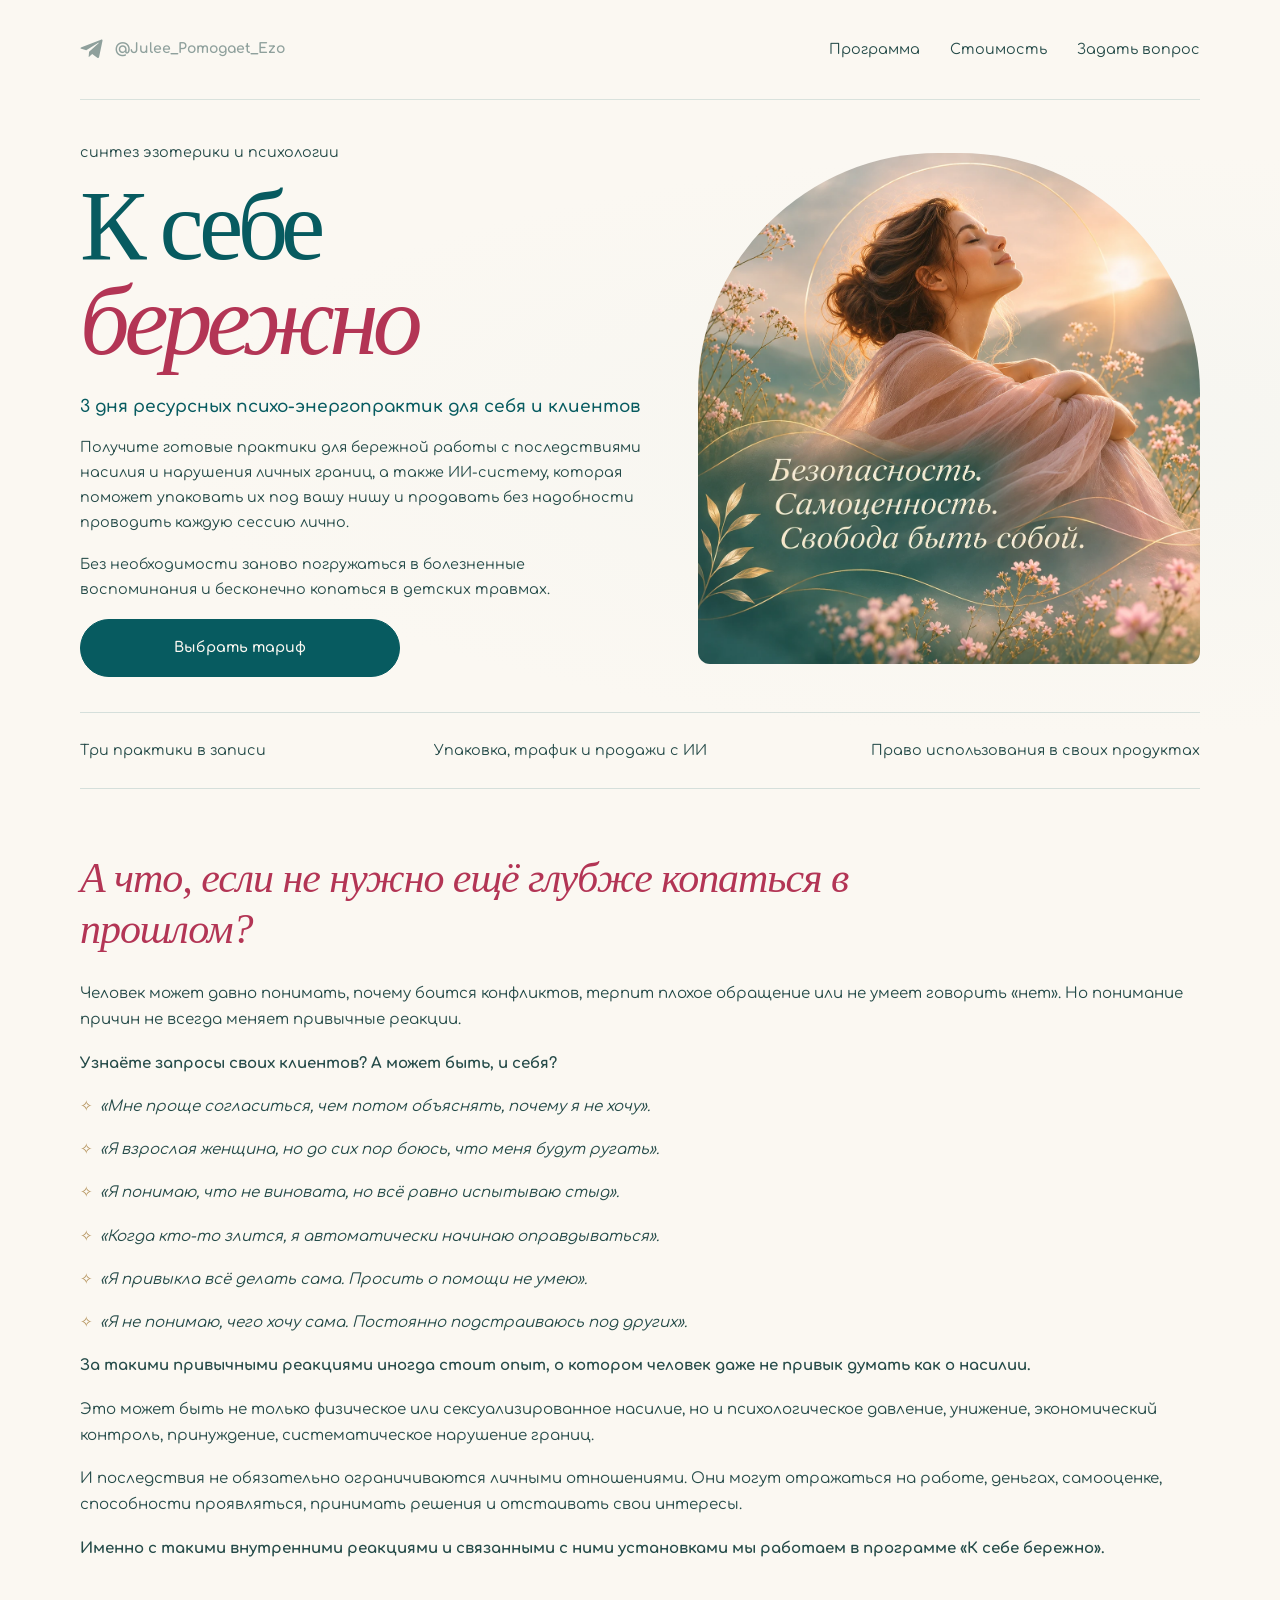
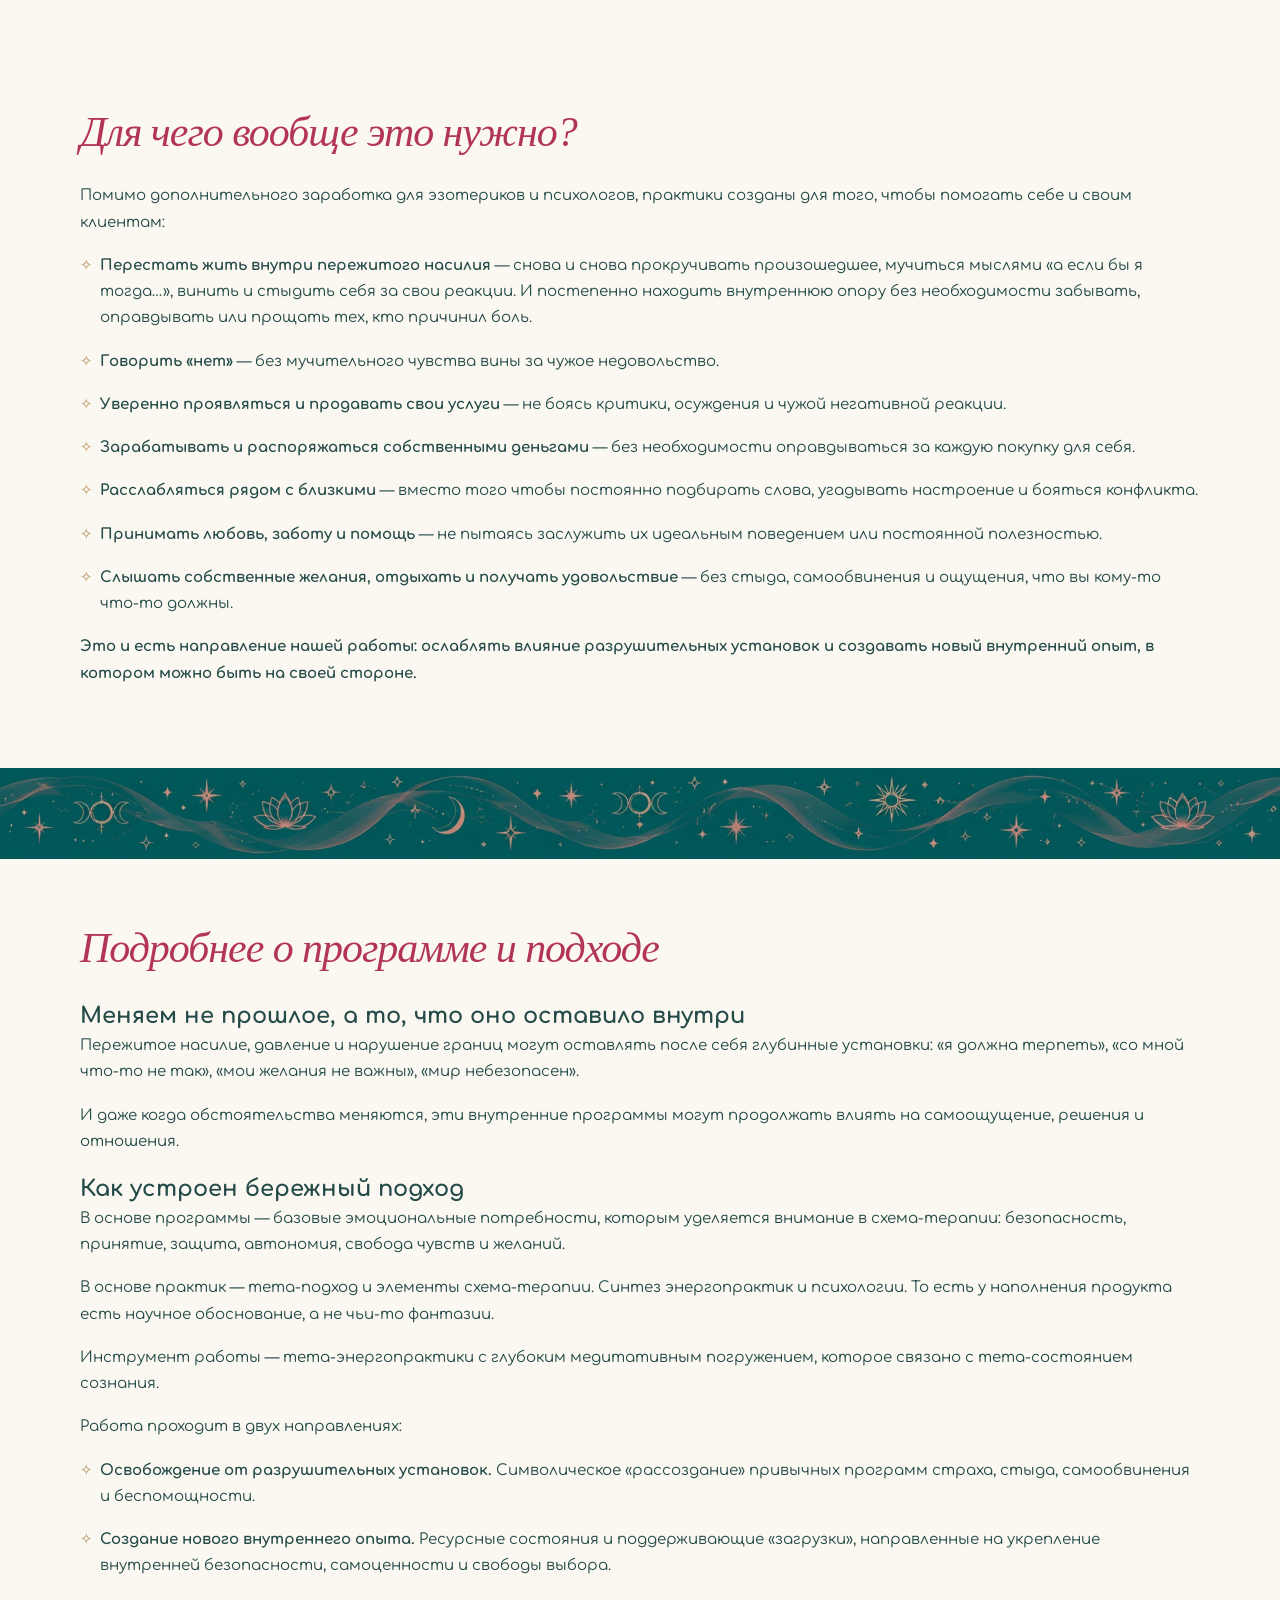
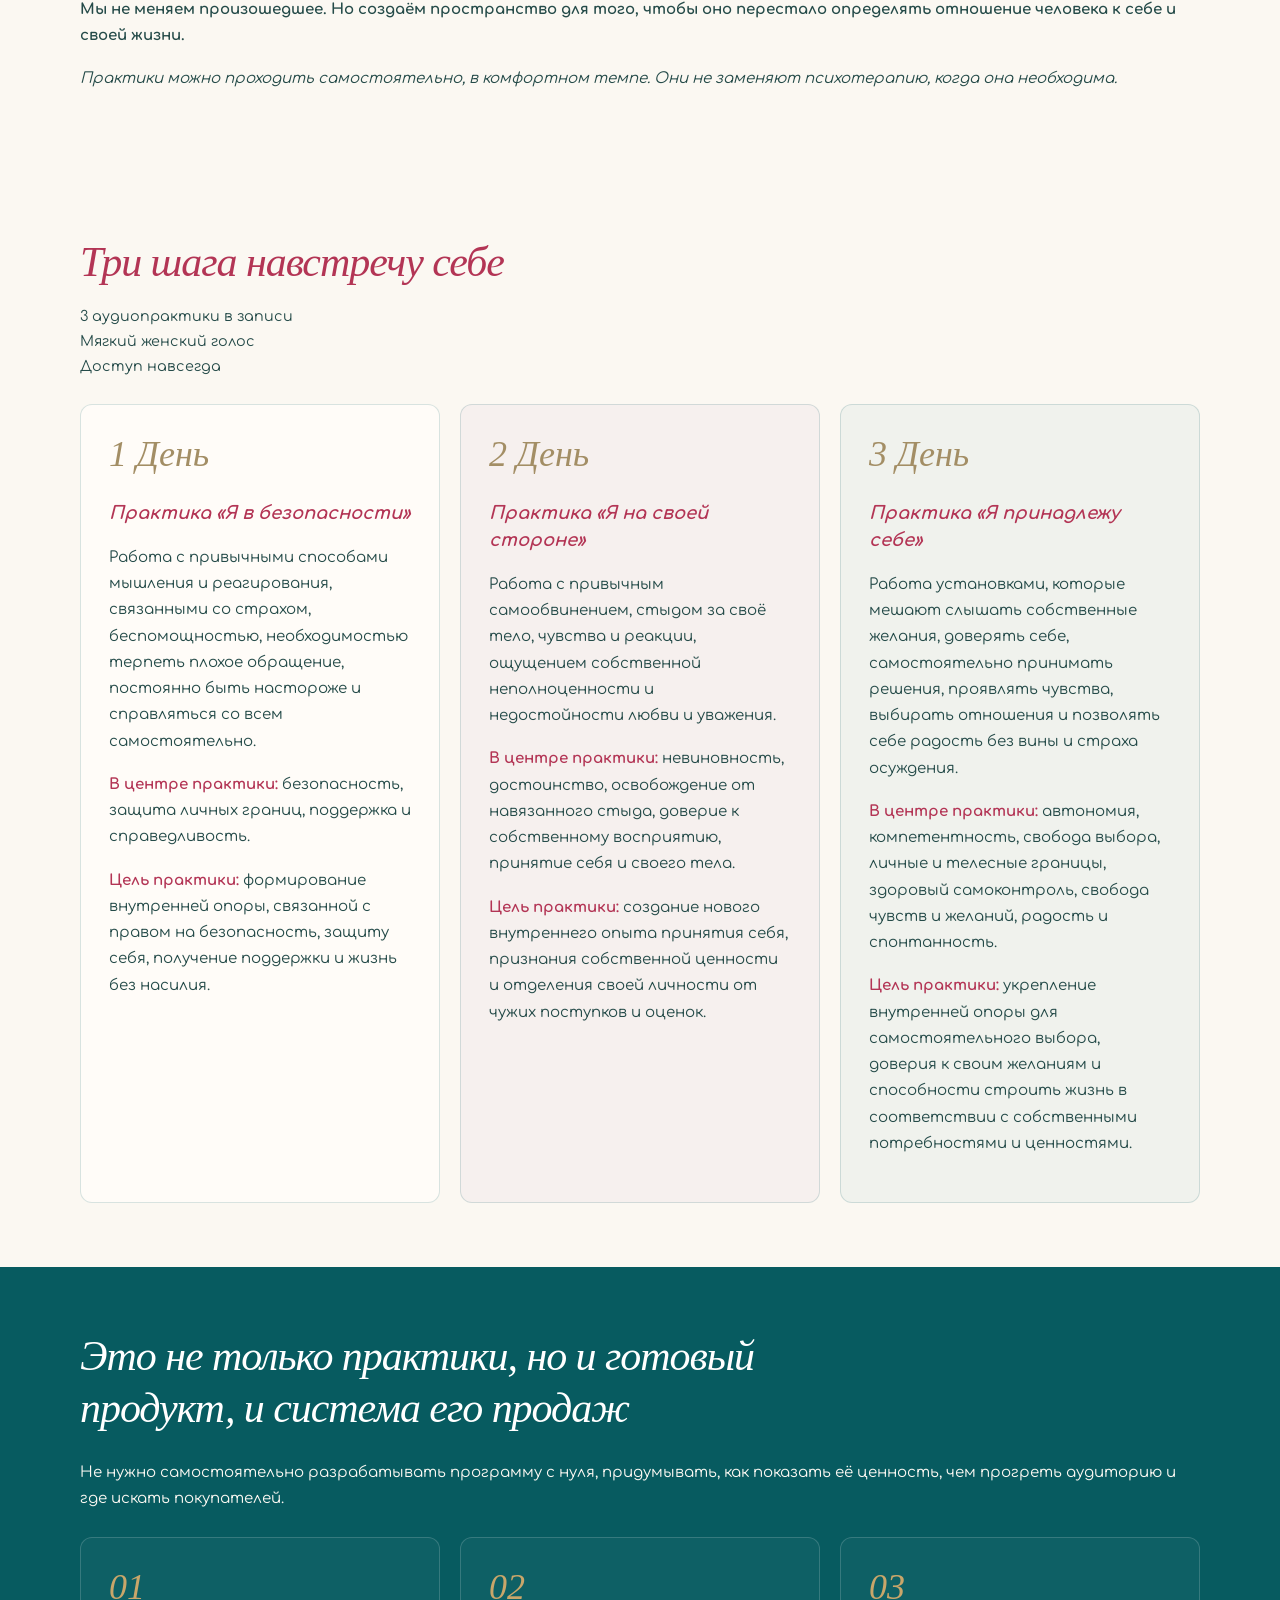
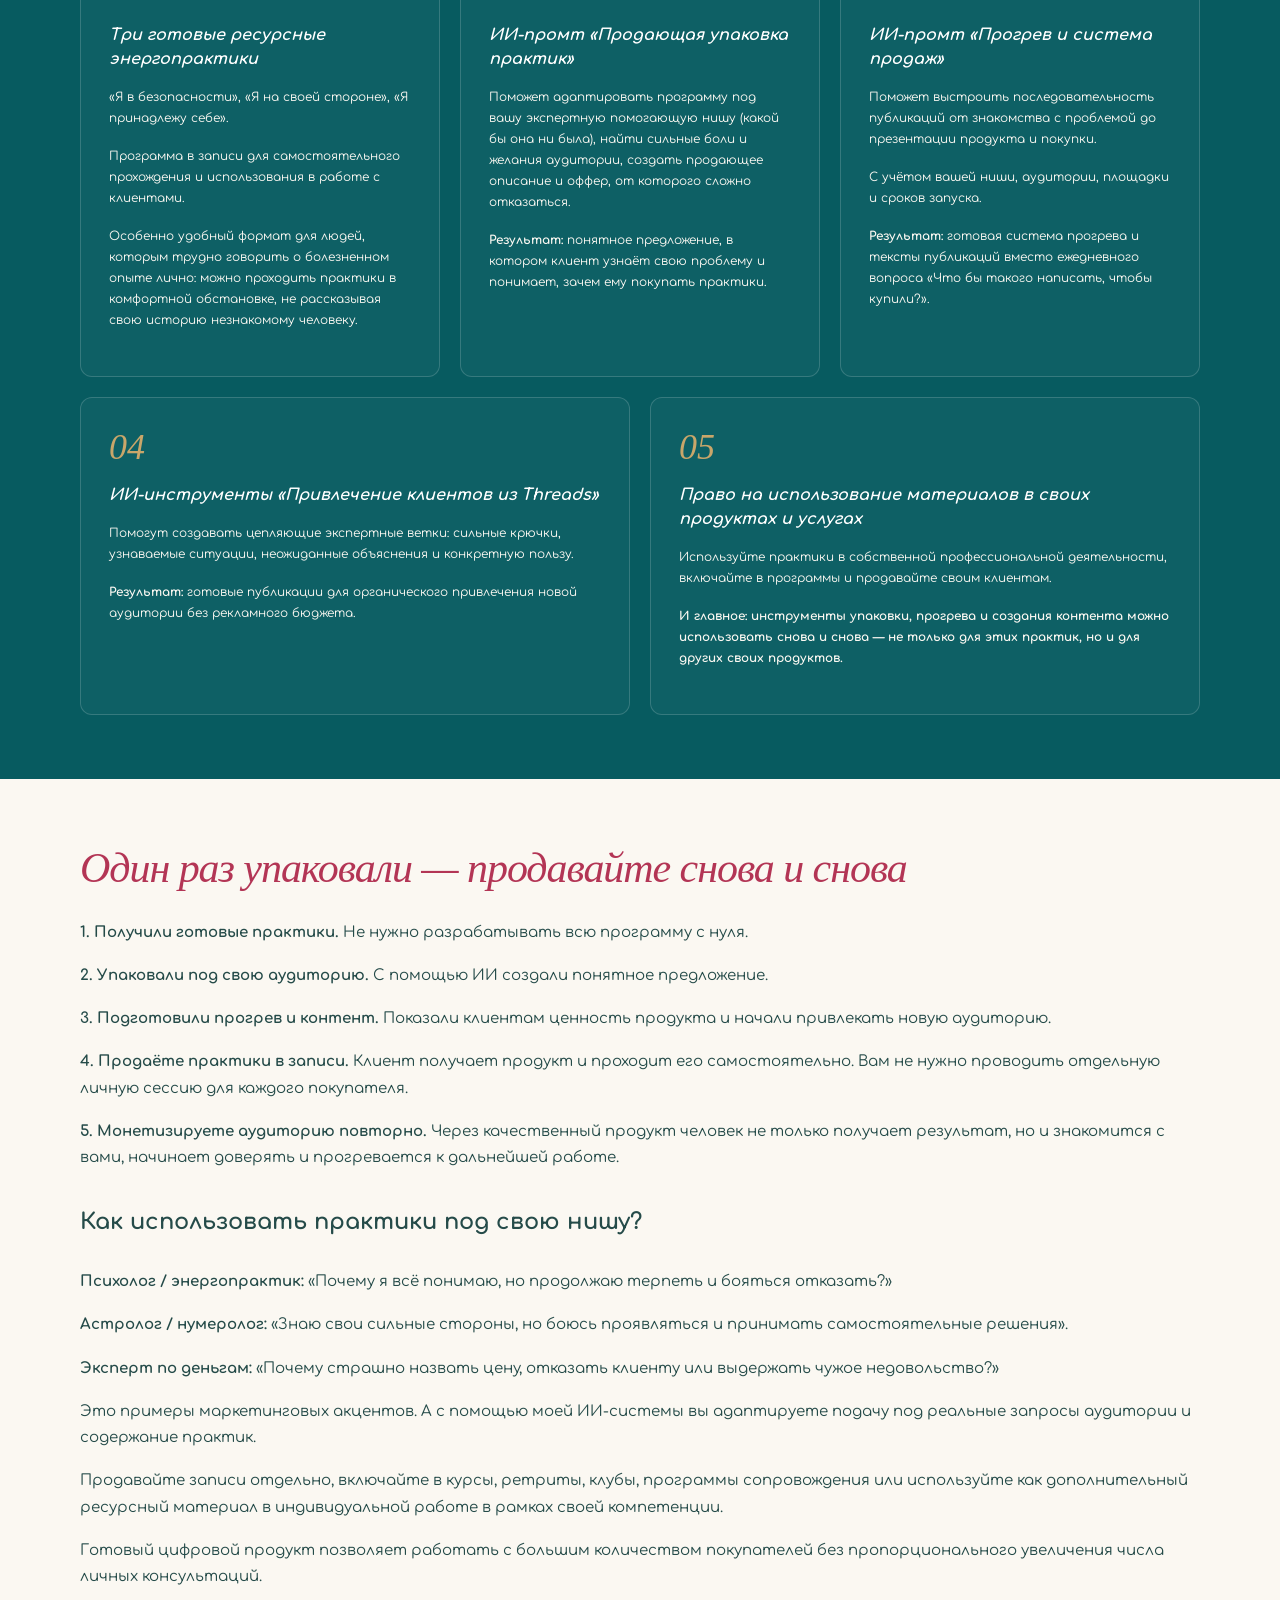
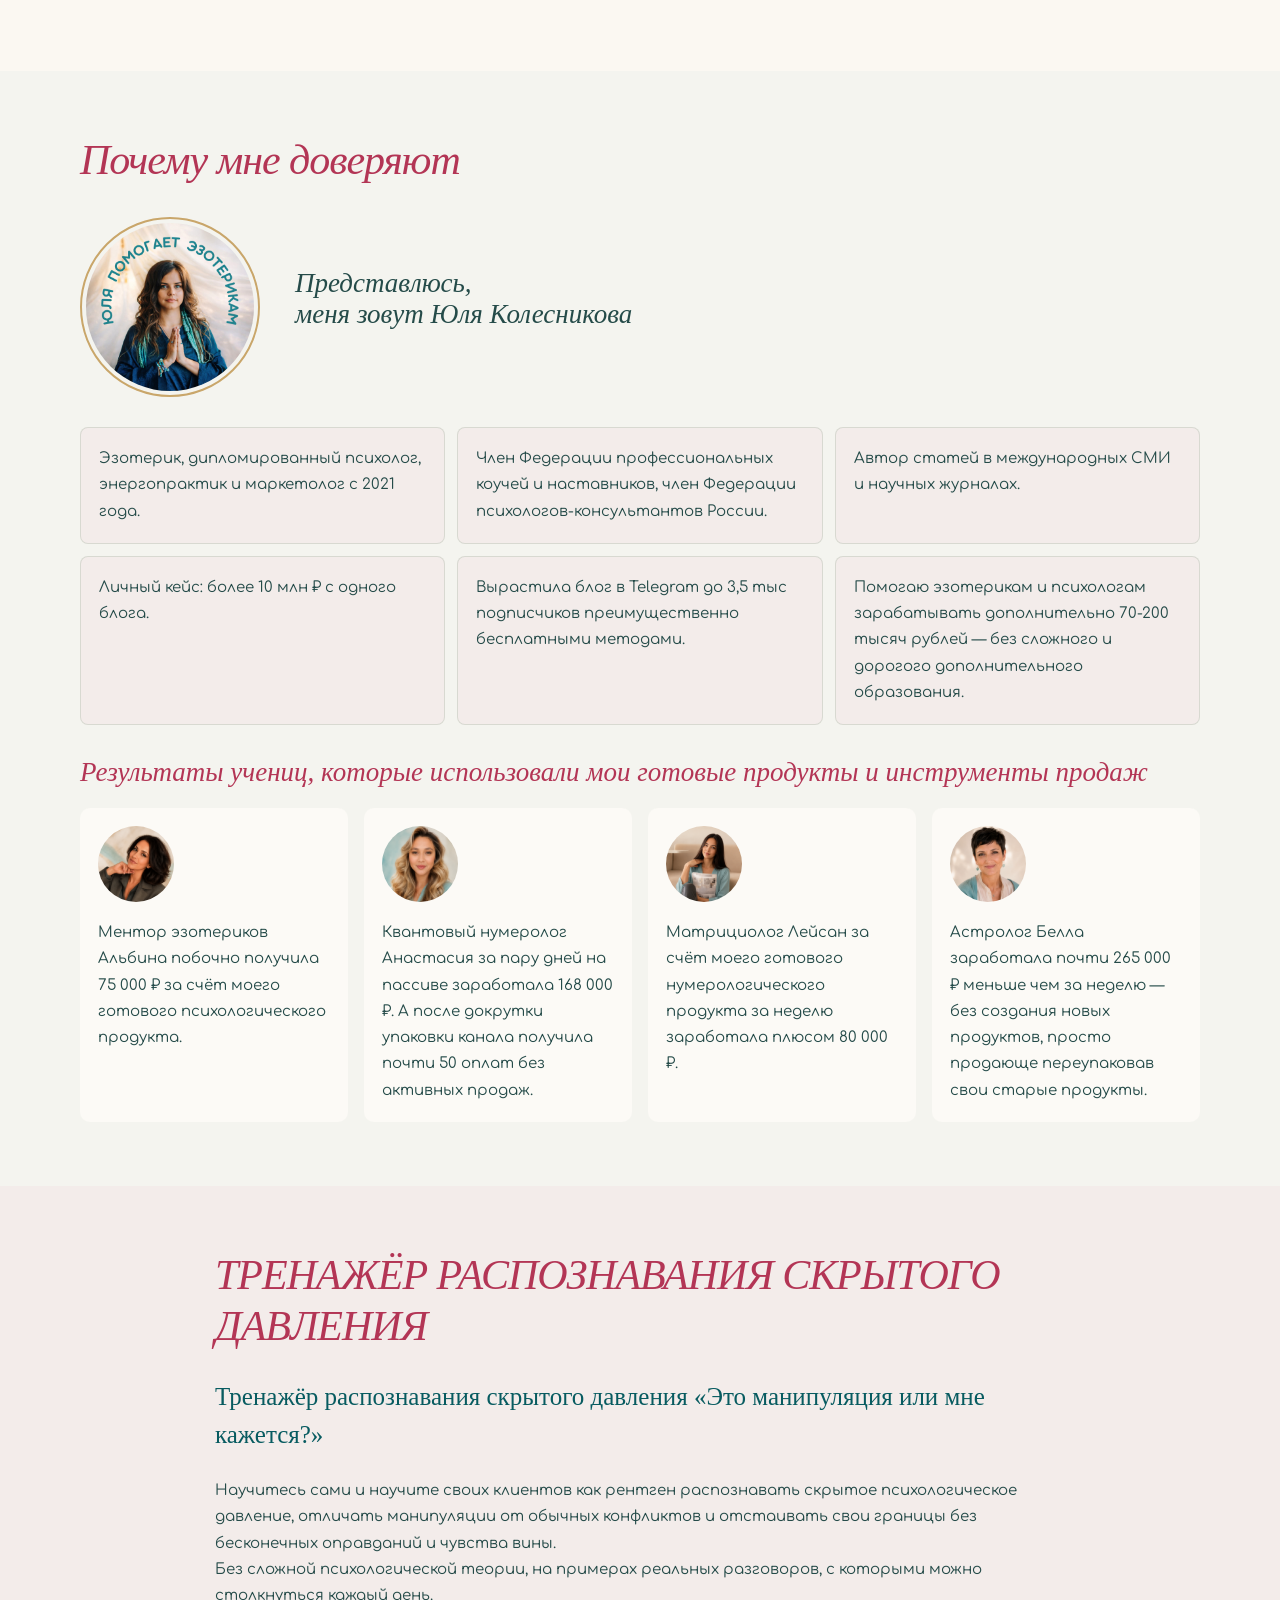
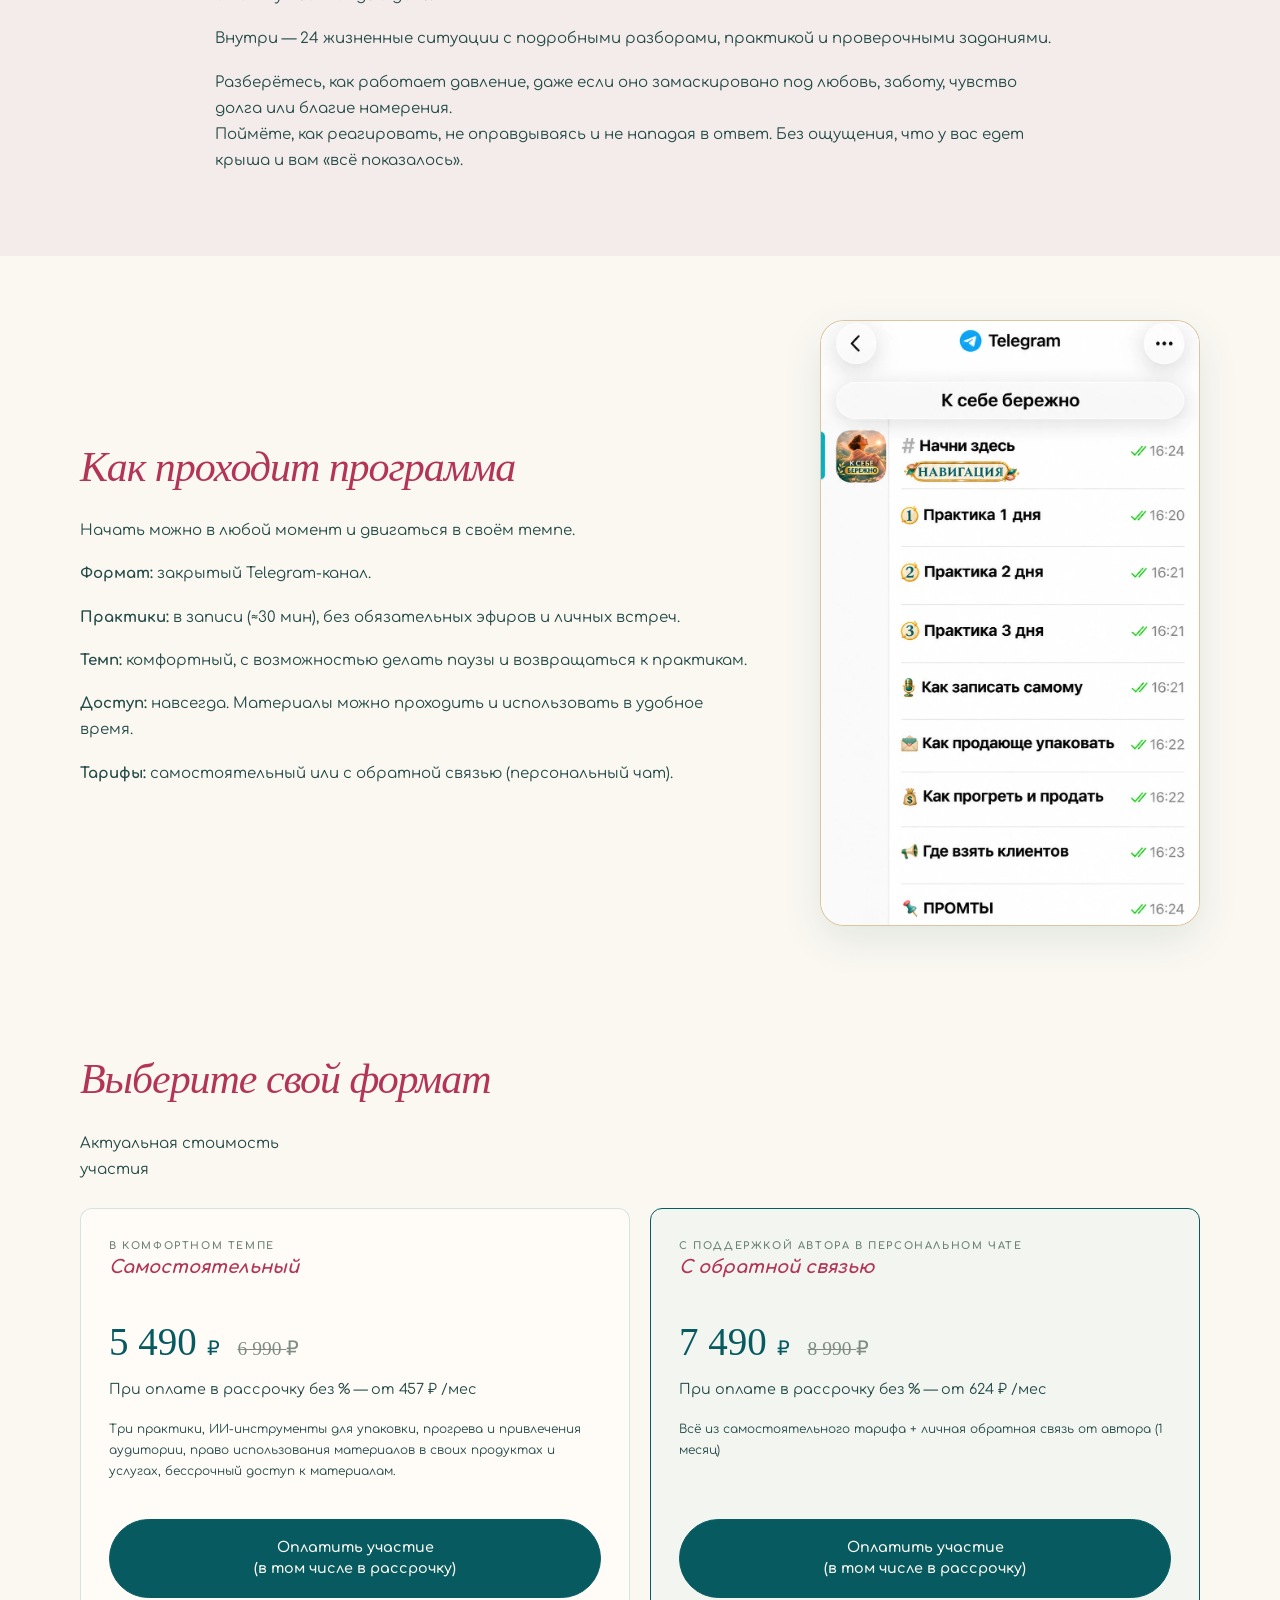
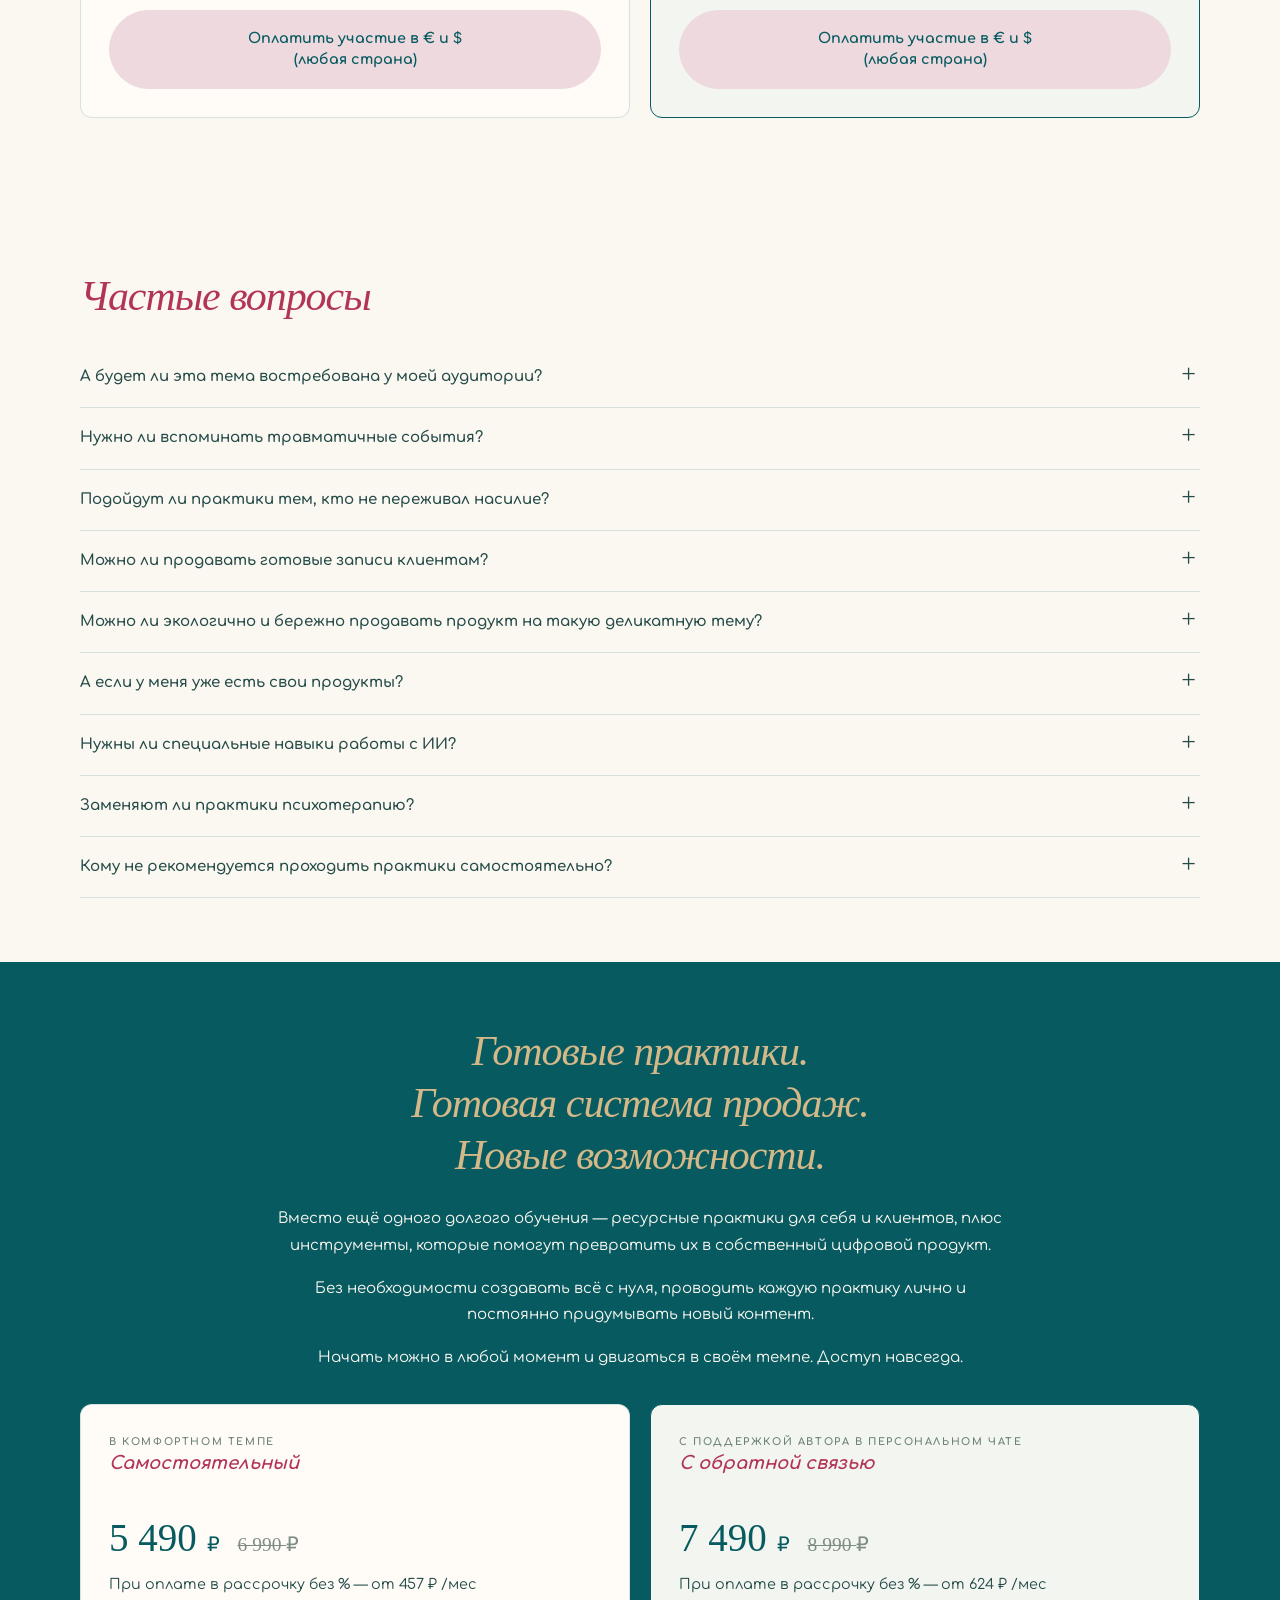
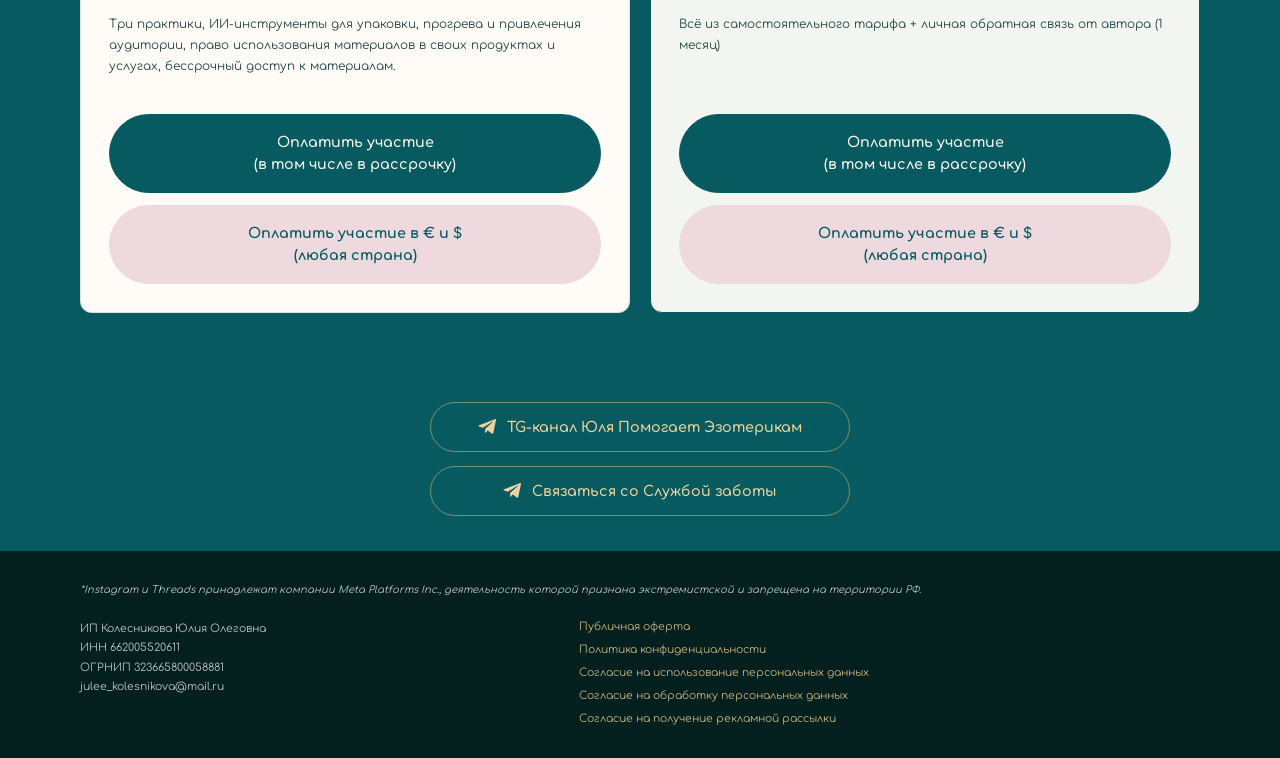
==== commit 57869bf4: "Add files via upload" ====
--- a/index.html
+++ b/index.html
@@ -1,8 +1,8 @@
 <!DOCTYPE html>
-<!-- saved from url=(0058)https://k-sebe-berezhno-julia.julee-pomogaet.chatgpt.site/ -->
+<!-- saved from url=(0066)https://k-sebe-berezhno-julia.julee-pomogaet.chatgpt.site/#tariffs -->
 <html lang="ru"><head><meta http-equiv="Content-Type" content="text/html; charset=UTF-8"><style>body {transition: opacity ease-in 0.2s; } 
 body[unresolved] {opacity: 0; display: block; overflow: hidden; position: relative; } 
-</style><meta name="viewport" content="width=device-width,initial-scale=1"><title>К себе бережно — практики и система продаж | Юля Колесникова</title><meta name="description" content="Три ресурсные энергопрактики для себя и клиентов, ИИ-инструменты упаковки и продаж. Старт 6 ноября 2026. Доступ навсегда."><meta property="og:title" content="К себе бережно"><meta property="og:description" content="Готовые практики для себя, клиентов и заработка + система упаковки и продаж."><meta property="og:type" content="website"><meta property="og:locale" content="ru_RU"><link rel="icon" href="https://k-sebe-berezhno-julia.julee-pomogaet.chatgpt.site/assets/favicon.svg" type="image/svg+xml"><link rel="stylesheet" href="./К себе бережно — практики и система продаж _ Юля Колесникова_files/style.css"><script type="text/javascript" id="crocxmlsigner" src="chrome-extension://kiijhgpgjnhkhpagmcgihhigiolpogec/crocxmlsigner.js"></script></head><body><header class="wrap top"><a class="wordmark telegram-brand" href="https://t.me/Julee_Pomogaet_Ezo" target="_blank" rel="noopener noreferrer" aria-label="Telegram @Julee_Pomogaet_Ezo"><svg viewBox="0 0 24 24" aria-hidden="true"><path d="M21.6 3.5 18.4 19c-.2 1.1-.9 1.4-1.8.9l-4.9-3.6-2.4 2.3c-.3.3-.5.5-1 .5l.4-5 9.1-8.2c.4-.4-.1-.6-.6-.2L6 12.8 1.2 11.3c-1-.3-1-1 .2-1.5L20.1 2.6c.9-.3 1.7.2 1.5.9Z"></path></svg><span>@Julee_Pomogaet_Ezo</span></a><nav><a href="https://k-sebe-berezhno-julia.julee-pomogaet.chatgpt.site/#program">Программа</a><a href="https://k-sebe-berezhno-julia.julee-pomogaet.chatgpt.site/#tariffs">Стоимость</a><a href="https://t.me/zabota_ezo" target="_blank" rel="noopener">Задать вопрос</a></nav></header><main><section class="hero"><div class="wrap hero-grid"><div><p class="hero-meta">синтез эзотерики и психологии</p><h1>К себе<br><em>бережно</em></h1><h2>3 дня ресурсных психо-энергопрактик для себя и клиентов</h2><p>Получите готовые практики для бережной работы с последствиями насилия и нарушения личных границ, а также ИИ-систему, которая поможет упаковать их под вашу нишу и продавать без надобности проводить каждую сессию лично.</p><p>Без необходимости заново погружаться в болезненные воспоминания и бесконечно копаться в детских травмах.</p><div class="payment-actions"><a class="button" href="https://k-sebe-berezhno-julia.julee-pomogaet.chatgpt.site/#tariffs">Выбрать тариф</a></div></div><div class="hero-art"><img src="./К себе бережно — практики и система продаж _ Юля Колесникова_files/hero.webp" alt="Безопасность. Самоценность. Свобода быть собой." width="1243" height="1266" fetchpriority="high"></div></div><div class="wrap hero-bottom"><span>Три практики в записи</span><span>Упаковка, трафик и продажи с ИИ</span><span>Право использования в своих продуктах</span></div></section><section class="client-requests"><div class="wrap"><h2>А что, если не нужно ещё глубже копаться в прошлом?</h2><p>Человек может давно понимать, почему боится конфликтов, терпит плохое обращение или не умеет говорить «нет». Но понимание причин не всегда меняет привычные реакции.</p><p><strong>Узнаёте запросы своих клиентов? А может быть, и себя?</strong></p><p class="list-item"><em>«Мне проще согласиться, чем потом объяснять, почему я не хочу».</em></p><p class="list-item"><em>«Я взрослая женщина, но до сих пор боюсь, что меня будут ругать».</em></p><p class="list-item"><em>«Я понимаю, что не виновата, но всё равно испытываю стыд».</em></p><p class="list-item"><em>«Когда кто-то злится, я автоматически начинаю оправдываться».</em></p><p class="list-item"><em>«Я привыкла всё делать сама. Просить о помощи не умею».</em></p><p class="list-item"><em>«Я не понимаю, чего хочу сама. Постоянно подстраиваюсь под других».</em></p><p><strong>За такими привычными реакциями иногда стоит опыт, о котором человек даже не привык думать как о насилии.</strong></p><p>Это может быть не только физическое или сексуализированное насилие, но и психологическое давление, унижение, экономический контроль, принуждение, систематическое нарушение границ.</p><p>И последствия не обязательно ограничиваются личными отношениями. Они могут отражаться на работе, деньгах, самооценке, способности проявляться, принимать решения и отстаивать свои интересы.</p><p><strong>Именно с такими внутренними реакциями и связанными с ними установками мы работаем в программе «К себе бережно».</strong></p></div></section><section class="practice-purpose format-pattern"><div class="wrap"><h2>Для чего вообще это нужно?</h2><p>Помимо дополнительного заработка для эзотериков и психологов, практики созданы для того, чтобы помогать себе и своим клиентам:</p><p class="list-item"><strong>Перестать жить внутри пережитого насилия</strong> — снова и снова прокручивать произошедшее, мучиться мыслями «а если бы я тогда…», винить и стыдить себя за свои реакции. И постепенно находить внутреннюю опору без необходимости забывать, оправдывать или прощать тех, кто причинил боль.</p><p class="list-item"><strong>Говорить «нет»</strong> — без мучительного чувства вины за чужое недовольство.</p><p class="list-item"><strong>Уверенно проявляться и продавать свои услуги</strong> — не боясь критики, осуждения и чужой негативной реакции.</p><p class="list-item"><strong>Зарабатывать и распоряжаться собственными деньгами</strong> — без необходимости оправдываться за каждую покупку для себя.</p><p class="list-item"><strong>Расслабляться рядом с близкими</strong> — вместо того чтобы постоянно подбирать слова, угадывать настроение и бояться конфликта.</p><p class="list-item"><strong>Принимать любовь, заботу и помощь</strong> — не пытаясь заслужить их идеальным поведением или постоянной полезностью.</p><p class="list-item"><strong>Слышать собственные желания, отдыхать и получать удовольствие</strong> — без стыда, самообвинения и ощущения, что вы кому-то что-то должны.</p><p><strong>Это и есть направление нашей работы: ослаблять влияние разрушительных установок и создавать новый внутренний опыт, в котором можно быть на своей стороне.</strong></p></div></section><div class="section-divider" aria-hidden="true"><img src="./К себе бережно — практики и система продаж _ Юля Колесникова_files/section-divider.webp" alt="" width="2048" height="145" loading="lazy"></div><section class="approach"><div class="wrap"><h2>Подробнее о программе и подходе</h2><h3 class="approach-lead unified-heading">Меняем не прошлое, а то, что оно оставило внутри</h3><p>Пережитое насилие, давление и нарушение границ могут оставлять после себя глубинные установки: «я должна терпеть», «со мной что-то не так», «мои желания не важны», «мир небезопасен».</p><p>И даже когда обстоятельства меняются, эти внутренние программы могут продолжать влиять на самоощущение, решения и отношения.</p><p><strong class="unified-heading">Как устроен бережный подход</strong><br>В основе программы — базовые эмоциональные потребности, которым уделяется внимание в схема-терапии: безопасность, принятие, защита, автономия, свобода чувств и желаний.</p><p>В основе практик — тета-подход и элементы схема-терапии. Синтез энергопрактик и психологии. То есть у наполнения продукта есть научное обоснование, а не чьи-то фантазии.</p><p>Инструмент работы — тета-энергопрактики с глубоким медитативным погружением, которое связано с тета-состоянием сознания.</p><p>Работа проходит в двух направлениях:</p><p class="list-item"><strong>Освобождение от разрушительных установок.</strong> Символическое «рассоздание» привычных программ страха, стыда, самообвинения и беспомощности.</p><p class="list-item"><strong>Создание нового внутреннего опыта.</strong> Ресурсные состояния и поддерживающие «загрузки», направленные на укрепление внутренней безопасности, самоценности и свободы выбора.</p><p><strong>Мы не меняем произошедшее. Но создаём пространство для того, чтобы оно перестало определять отношение человека к себе и своей жизни.</strong></p><p><em>Практики можно проходить самостоятельно, в комфортном темпе. Они не заменяют психотерапию, когда она необходима.</em></p></div></section><section id="program" class="program"><div class="wrap"><h2>Три шага навстречу себе</h2><p class="program-meta">3 аудиопрактики в записи<br>Мягкий женский голос<br>Доступ навсегда</p><div class="cards three"><article><span class="index">1 День</span><h3>Практика «Я в безопасности»</h3><p>Работа с привычными способами мышления и реагирования, связанными со страхом, беспомощностью, необходимостью терпеть плохое обращение, постоянно быть настороже и справляться со всем самостоятельно.</p><p><strong>В центре практики:</strong> безопасность, защита личных границ, поддержка и справедливость.</p><p><strong>Цель практики:</strong> формирование внутренней опоры, связанной с правом на безопасность, защиту себя, получение поддержки и жизнь без насилия.</p></article><article><span class="index">2 День</span><h3>Практика «Я на своей стороне»</h3><p>Работа с привычным самообвинением, стыдом за своё тело, чувства и реакции, ощущением собственной неполноценности и недостойности любви и уважения.</p><p><strong>В центре практики:</strong> невиновность, достоинство, освобождение от навязанного стыда, доверие к собственному восприятию, принятие себя и своего тела.</p><p><strong>Цель практики:</strong> создание нового внутреннего опыта принятия себя, признания собственной ценности и отделения своей личности от чужих поступков и оценок.</p></article><article><span class="index">3 День</span><h3>Практика «Я принадлежу себе»</h3><p>Работа установками, которые мешают слышать собственные желания, доверять себе, самостоятельно принимать решения, проявлять чувства, выбирать отношения и позволять себе радость без вины и страха осуждения.</p><p><strong>В центре практики:</strong> автономия, компетентность, свобода выбора, личные и телесные границы, здоровый самоконтроль, свобода чувств и желаний, радость и спонтанность.</p><p><strong>Цель практики:</strong> укрепление внутренней опоры для самостоятельного выбора, доверия к своим желаниям и способности строить жизнь в соответствии с собственными потребностями и ценностями.</p></article></div></div></section><section class="kit-section dark"><div class="wrap"><h2>Это не только практики, но и готовый продукт, и система его продаж</h2><p>Не нужно самостоятельно разрабатывать программу с нуля, придумывать, как показать её ценность, чем прогреть аудиторию и где искать покупателей.</p><div class="cards kit"><article><span class="index">01</span><h3>Три готовые ресурсные энергопрактики</h3><p>«Я в безопасности», «Я на своей стороне», «Я принадлежу себе».</p><p>Программа в записи для самостоятельного прохождения и использования в работе с клиентами.</p><p>Особенно удобный формат для людей, которым трудно говорить о болезненном опыте лично: можно проходить практики в комфортной обстановке, не рассказывая свою историю незнакомому человеку.</p></article><article><span class="index">02</span><h3>ИИ-промт «Продающая упаковка практик»</h3><p>Поможет адаптировать программу под вашу экспертную помогающую нишу (какой бы она ни была), найти сильные боли и желания аудитории, создать продающее описание и оффер, от которого сложно отказаться.</p><p><strong>Результат:</strong> понятное предложение, в котором клиент узнаёт свою проблему и понимает, зачем ему покупать практики.</p></article><article><span class="index">03</span><h3>ИИ-промт «Прогрев и система продаж»</h3><p>Поможет выстроить последовательность публикаций от знакомства с проблемой до презентации продукта и покупки.</p><p>С учётом вашей ниши, аудитории, площадки и сроков запуска.</p><p><strong>Результат:</strong> готовая система прогрева и тексты публикаций вместо ежедневного вопроса «Что бы такого написать, чтобы купили?».</p></article><article><span class="index">04</span><h3>ИИ-инструменты «Привлечение клиентов из Threads»</h3><p>Помогут создавать цепляющие экспертные ветки: сильные крючки, узнаваемые ситуации, неожиданные объяснения и конкретную пользу.</p><p><strong>Результат:</strong> готовые публикации для органического привлечения новой аудитории без рекламного бюджета.</p></article><article><span class="index">05</span><h3>Право на использование материалов в своих продуктах и услугах</h3><p>Используйте практики в собственной профессиональной деятельности, включайте в программы и продавайте своим клиентам.</p><p><strong>И главное: инструменты упаковки, прогрева и создания контента можно использовать снова и снова — не только для этих практик, но и для других своих продуктов.</strong></p></article></div></div></section><section class=""><div class="wrap"><h2>Один раз упаковали — продавайте снова и снова</h2><p><strong>1. Получили готовые практики.</strong> Не нужно разрабатывать всю программу с нуля.</p><p><strong>2. Упаковали под свою аудиторию.</strong> С помощью ИИ создали понятное предложение.</p><p><strong>3. Подготовили прогрев и контент.</strong> Показали клиентам ценность продукта и начали привлекать новую аудиторию.</p><p><strong>4. Продаёте практики в записи.</strong> Клиент получает продукт и проходит его самостоятельно. Вам не нужно проводить отдельную личную сессию для каждого покупателя.</p><p><strong>5. Монетизируете аудиторию повторно.</strong> Через качественный продукт человек не только получает результат, но и знакомится с вами, начинает доверять и прогревается к дальнейшей работе.</p><h4 class="niche-heading unified-heading">Как использовать практики под свою нишу?</h4><p><strong>Психолог / энергопрактик:</strong> «Почему я всё понимаю, но продолжаю терпеть и бояться отказать?»</p><p><strong>Астролог / нумеролог:</strong> «Знаю свои сильные стороны, но боюсь проявляться и принимать самостоятельные решения».</p><p><strong>Эксперт по деньгам:</strong> «Почему страшно назвать цену, отказать клиенту или выдержать чужое недовольство?»</p><p>Это примеры маркетинговых акцентов. А с помощью моей ИИ-системы вы адаптируете подачу под реальные запросы аудитории и содержание практик.</p><p>Продавайте записи отдельно, включайте в курсы, ретриты, клубы, программы сопровождения или используйте как дополнительный ресурсный материал в индивидуальной работе в рамках своей компетенции.</p><p>Готовый цифровой продукт позволяет работать с большим количеством покупателей без пропорционального увеличения числа личных консультаций.</p></div></section><section class="author-section"><div class="wrap"><h2>Почему мне доверяют</h2><div class="author-intro"><div class="author-photo"><img src="./К себе бережно — практики и система продаж _ Юля Колесникова_files/source-15.jpg" alt="Юля Колесникова"></div><p class="script author-name"><span>Представлюсь,</span><span>меня зовут Юля Колесникова</span></p></div><ul class="author-list"><li>Эзотерик, дипломированный психолог, энергопрактик и маркетолог с 2021 года.</li><li>Член Федерации профессиональных коучей и наставников, член Федерации психологов-консультантов России.</li><li>Автор статей в международных СМИ и научных журналах.</li><li>Личный кейс: более 10 млн <span class="currency">₽</span> с одного блога.</li><li>Вырастила блог в Telegram до 3,5 тыс подписчиков преимущественно бесплатными методами.</li><li>Помогаю эзотерикам и психологам зарабатывать дополнительно 70-200 тысяч рублей — без сложного и дорогого дополнительного образования.</li></ul><h3 class="cases-title">Результаты учениц, которые использовали мои готовые продукты и инструменты продаж</h3><div class="cases-grid"><article class="case-card"><img src="./К себе бережно — практики и система продаж _ Юля Колесникова_files/source-19.png" alt=""><p>Ментор эзотериков Альбина побочно получила 75 000 <span class="currency">₽</span> за счёт моего готового психологического продукта.</p></article><article class="case-card"><img src="./К себе бережно — практики и система продаж _ Юля Колесникова_files/source-17.png" alt=""><p>Квантовый нумеролог Анастасия за пару дней на пассиве заработала 168 000 <span class="currency">₽</span>. А после докрутки упаковки канала получила почти 50 оплат без активных продаж.</p></article><article class="case-card"><img src="./К себе бережно — практики и система продаж _ Юля Колесникова_files/source-18.png" alt=""><p>Матрициолог Лейсан за счёт моего готового нумерологического продукта за неделю заработала плюсом 80 000 <span class="currency">₽</span>.</p></article><article class="case-card"><img src="./К себе бережно — практики и система продаж _ Юля Колесникова_files/source-16.png" alt=""><p>Астролог Белла заработала почти 265 000 <span class="currency">₽</span> меньше чем за неделю — без создания новых продуктов, просто продающе переупаковав свои старые продукты.</p></article></div></div></section><section class="bonus"><div class="wrap"><h2 class="gift-heading"><svg class="gift-heading-icon" viewBox="0 0 32 32" aria-hidden="true"><path d="M5 14h22v14H5zM3 9h26v5H3zM16 9v19M16 9h-5a3.5 3.5 0 1 1 3.4-4.3L16 9Zm0 0h5a3.5 3.5 0 1 0-3.4-4.3L16 9Z"></path></svg><span>Подарок при покупке до 6 ноября</span></h2><h3>Тренажёр распознавания скрытого давления «Это манипуляция или мне кажется?»</h3><p>Научитесь сами и научите своих клиентов как рентген распознавать скрытое психологическое давление, отличать манипуляции от обычных конфликтов и отстаивать свои границы без бесконечных оправданий и чувства вины.<br>Без сложной психологической теории, на примерах реальных разговоров, с которыми можно столкнуться каждый день.</p><p>Внутри — 24 жизненные ситуации с подробными разборами, практикой и проверочными заданиями.</p><p>Разберётесь, как работает давление, даже если оно замаскировано под любовь, заботу, чувство долга или благие намерения.<br>Поймёте, как реагировать, не оправдываясь и не нападая в ответ. Без ощущения, что у вас едет крыша и вам «всё показалось».</p><p><strong>При покупке до 6 ноября 2026 этот тренажёр стоимостью 2 990 <span class="currency">₽</span> — в подарок.</strong></p></div></section><section id="format" class="format-pattern"><div class="wrap format-layout"><div class="format-copy"><h2>Как проходит программа</h2><p><strong>Старт:</strong> 6 ноября 2026 года. Но начать можно в любое удобное время.</p><p><strong>Формат:</strong> закрытый Telegram-канал.</p><p><strong>Практики:</strong> в записи (≈30 мин), без обязательных эфиров и личных встреч.</p><p><strong>Темп:</strong> комфортный, с возможностью делать паузы и возвращаться к практикам.</p><p><strong>Доступ:</strong> навсегда. Материалы можно проходить и использовать в удобное время.</p><p><strong>Тарифы:</strong> самостоятельный или с обратной связью (персональный чат).</p></div><figure class="format-screen"><img src="./К себе бережно — практики и система продаж _ Юля Колесникова_files/telegram-navigation.webp" alt="Навигация Telegram-канала «К себе бережно»: практики и инструменты продаж" width="930" height="1487" loading="lazy"></figure></div></section><section id="tariffs"><div class="wrap"><h2>Выберите свой формат</h2><p class="price-status">Цена открытия продаж только 3 ноября</p><div class="tariffs"><article><span class="eyebrow">В КОМФОРТНОМ ТЕМПЕ</span><h3>Самостоятельный</h3><div class="tariff-price-row"><div class="amount standard">3&nbsp;490 <span class="currency">₽</span></div><s class="old-price" aria-label="Прежняя цена 6 990 рублей">6 990 <span class="currency">₽</span></s></div><p class="installment" data-installment="standard">При оплате в рассрочку без % — от 290 <span class="currency">₽</span> /мес</p><p>Три практики, ИИ-инструменты для упаковки, прогрева и привлечения аудитории, право использования материалов в своих продуктах и услугах, бессрочный доступ к материалам.</p><div class="payment-actions tariff-actions"><a class="button" href="https://payform.ru/4vcVPSH/" data-pay="standard">Оплатить участие<br><span>(в том числе в рассрочку)</span></a><a class="button foreign-button" href="https://app.lava.top/products/75081164-daa8-4107-91b6-67a5bfd3730a" data-pay="foreign" data-plan="standard">Оплатить участие в € и $<br><span>(любая страна)</span></a></div></article><article class="featured"><span class="eyebrow">С ПОДДЕРЖКОЙ АВТОРА В ПЕРСОНАЛЬНОМ ЧАТЕ</span><h3>С обратной связью</h3><div class="tariff-price-row"><div class="amount feedback">5&nbsp;490 <span class="currency">₽</span></div><s class="old-price" aria-label="Прежняя цена 8 990 рублей">8 990 <span class="currency">₽</span></s></div><p class="installment" data-installment="feedback">При оплате в рассрочку без % — от 457 <span class="currency">₽</span> /мес</p><p>Всё из самостоятельного тарифа + личная обратная связь от автора (1 месяц)</p><div class="payment-actions tariff-actions"><a class="button" href="https://payform.ru/4rcVPSD/" data-pay="feedback">Оплатить участие<br><span>(в том числе в рассрочку)</span></a><a class="button foreign-button" href="https://app.lava.top/products/75081164-daa8-4107-91b6-67a5bfd3730a" data-pay="foreign" data-plan="feedback">Оплатить участие в € и $<br><span>(любая страна)</span></a></div></article></div><p class="gift-note tariff-gift"><svg viewBox="0 0 32 32" aria-hidden="true"><path d="M5 14h22v14H5zM3 9h26v5H3zM16 9v19M16 9h-5a3.5 3.5 0 1 1 3.4-4.3L16 9Zm0 0h5a3.5 3.5 0 1 0-3.4-4.3L16 9Z"></path></svg><span>В подарок при покупке до 6 ноября 2026 — тренажёр «Это манипуляция или мне кажется?». Обычная стоимость 2 990 <span class="currency">₽</span>.</span></p><details><summary>Календарь повышения цен</summary><table><thead><tr><th>Дата</th><th>Самостоятельный</th><th>С обратной связью</th></tr></thead><tbody><tr><td>3 ноября</td><td>3 490 <span class="currency">₽</span></td><td>5 490 <span class="currency">₽</span></td></tr><tr><td>4 ноября</td><td>3 990 <span class="currency">₽</span></td><td>5 990 <span class="currency">₽</span></td></tr><tr><td>5 ноября</td><td>4 990 <span class="currency">₽</span></td><td>6 990 <span class="currency">₽</span></td></tr><tr><td>С 6 ноября</td><td>5 490 <span class="currency">₽</span></td><td>7 490 <span class="currency">₽</span></td></tr></tbody></table></details></div></section><section class="faq"><div class="wrap"><h2>Частые вопросы</h2><details><summary>А будет ли эта тема востребована у моей аудитории?</summary><p>По данным ЮНИСЕФ, около 1,6 миллиарда детей (двое из трёх) регулярно подвергаются физическим наказаниям или психологической агрессии. А по оценкам ВОЗ, почти 840 миллионов женщин (каждая третья) переживали физическое или сексуальное насилие.</p><p>Тема гораздо шире, чем кажется. Многие люди молчат о пережитом, не знают, к кому обратиться и какой продукт выбрать, ведь об этом не принято говорить. И возможно, именно через вас эти практики помогут кому-то сделать первый шаг к себе.</p></details><details><summary>Нужно ли вспоминать травматичные события?</summary><p>Нет, практики не требуют намеренно возвращаться к болезненным воспоминаниям или рассказывать о пережитом. Однако при работе с чувствительными темами могут возникать неожиданные эмоции. Вы можете остановиться в любой момент, и также в любой момент продолжить.</p></details><details><summary>Подойдут ли практики тем, кто не переживал насилие?</summary><p>Программа также затрагивает темы личных границ, самоценности, права на собственные чувства, желания и решения. Эти запросы актуальны не только для людей с опытом насилия.</p><p>И также важно помнить, что насилие бывает не только сексуальным или физическим, но и но и психологическим, эмоциональным, экономическим. Оно может проявляться через унижение, обесценивание, угрозы, контроль, манипуляции, принуждение и систематическое нарушение личных границ.</p><p>Причём человек может годами жить в таких условиях, считая происходящее нормой, и даже не осознавать, что столкнулся с насилием.</p></details><details><summary>Можно ли продавать готовые записи клиентам?</summary><p>Да. Вы можете как использовать готовые записанные практики в своих продуктах и услугах, продавать их своим клиентам, так и переписать их своим голосом.</p></details><details><summary>Можно ли экологично и бережно продавать продукт на такую деликатную тему?</summary><p>Да. Для этого не нужно пугать аудиторию, давить на болезненные воспоминания или заставлять людей публично рассказывать о пережитом.</p><p>Можно говорить о том, что знакомо многим: чувстве вины за отказ, страхе конфликтов, привычке терпеть, трудностях с личными границами, самоценностью и доверием к себе.</p><p>Продавать не через чужую боль, а через возможность получить поддержку и научиться относиться к себе бережнее.</p><p>Тем более вам не придётся самостоятельно придумывать, как представить программу аудитории. В комплект уже входят готовая продающая упаковка с помощью ИИ, материалы для прогрева и инструменты привлечения клиентов из Threads.</p><p>Всё это поможет выстроить продвижение без запугивания, давления и обещаний чудесного исцеления.</p></details><details><summary>А если у меня уже есть свои продукты?</summary><p>Используйте ИИ-инструменты для упаковки, прогрева и продвижения собственных продуктов. Практики можно пройти самостоятельно или включить в профессиональную работу в любом формате.</p></details><details><summary>Нужны ли специальные навыки работы с ИИ?</summary><p>Нет. Вы получаете готовые промты с последовательными инструкциями.</p></details><details><summary>Заменяют ли практики психотерапию?</summary><p>Нельзя утверждать. Это ресурсная медитативная программа, а не лечение психологической травмы. При выраженных травматических симптомах или кризисных состояниях необходима соответствующая профессиональная помощь.</p></details><details><summary>Кому не рекомендуется проходить практики самостоятельно?</summary><p>Программа предназначена для совершеннолетних участников (18+) и не заменяет психотерапию или медицинскую помощь.</p><p>Без предварительной консультации с профильным специалистом самостоятельное прохождение не рекомендуется, если у вас:</p><ul><li>выраженные симптомы ПТСР или сильные реакции на воспоминания о травме (паника, флешбэки, потеря ощущения настоящего);</li><li>выраженная диссоциация, тяжёлая депрессия, маниакальные, психотические или другие острые психические состояния;</li><li>суицидальные мысли, намерения причинить себе вред или острый психологический кризис.</li></ul><p>Если насилие или угрозы продолжаются сейчас, в приоритете ваша реальная безопасность. Практики не заменяют профессиональную помощь и меры защиты.</p><p>При ухудшении самочувствия остановите запись и при необходимости обратитесь за профессиональной помощью.</p></details></div></section><section class="final dark"><div class="wrap"><h2>Готовые практики.<br>Готовая система продаж.<br><em>Новые возможности.</em></h2><p>Вместо ещё одного долгого обучения — ресурсные практики для себя и клиентов, плюс инструменты, которые помогут превратить их в собственный цифровой продукт.</p><p>Без необходимости создавать всё с нуля, проводить каждую практику лично и постоянно придумывать новый контент.</p><p>Старт — 6 ноября. Доступ навсегда.</p><div class="tariffs"><article><span class="eyebrow">В КОМФОРТНОМ ТЕМПЕ</span><h3>Самостоятельный</h3><div class="tariff-price-row"><div class="amount standard">3&nbsp;490 <span class="currency">₽</span></div><s class="old-price" aria-label="Прежняя цена 6 990 рублей">6 990 <span class="currency">₽</span></s></div><p class="installment" data-installment="standard">При оплате в рассрочку без % — от 290 <span class="currency">₽</span> /мес</p><p>Три практики, ИИ-инструменты для упаковки, прогрева и привлечения аудитории, право использования материалов в своих продуктах и услугах, бессрочный доступ к материалам.</p><div class="payment-actions tariff-actions"><a class="button" href="https://payform.ru/4vcVPSH/" data-pay="standard">Оплатить участие<br><span>(в том числе в рассрочку)</span></a><a class="button foreign-button" href="https://app.lava.top/products/75081164-daa8-4107-91b6-67a5bfd3730a" data-pay="foreign" data-plan="standard">Оплатить участие в € и $<br><span>(любая страна)</span></a></div></article><article class="featured"><span class="eyebrow">С ПОДДЕРЖКОЙ АВТОРА В ПЕРСОНАЛЬНОМ ЧАТЕ</span><h3>С обратной связью</h3><div class="tariff-price-row"><div class="amount feedback">5&nbsp;490 <span class="currency">₽</span></div><s class="old-price" aria-label="Прежняя цена 8 990 рублей">8 990 <span class="currency">₽</span></s></div><p class="installment" data-installment="feedback">При оплате в рассрочку без % — от 457 <span class="currency">₽</span> /мес</p><p>Всё из самостоятельного тарифа + личная обратная связь от автора (1 месяц)</p><div class="payment-actions tariff-actions"><a class="button" href="https://payform.ru/4rcVPSD/" data-pay="feedback">Оплатить участие<br><span>(в том числе в рассрочку)</span></a><a class="button foreign-button" href="https://app.lava.top/products/75081164-daa8-4107-91b6-67a5bfd3730a" data-pay="foreign" data-plan="feedback">Оплатить участие в € и $<br><span>(любая страна)</span></a></div></article></div><p class="gift-note tariff-gift"><svg viewBox="0 0 32 32" aria-hidden="true"><path d="M5 14h22v14H5zM3 9h26v5H3zM16 9v19M16 9h-5a3.5 3.5 0 1 1 3.4-4.3L16 9Zm0 0h5a3.5 3.5 0 1 0-3.4-4.3L16 9Z"></path></svg><span>В подарок при покупке до 6 ноября 2026 — тренажёр «Это манипуляция или мне кажется?». Обычная стоимость 2 990 <span class="currency">₽</span>.</span></p></div></section><div class="contact-strip dark"><div class="wrap"><a class="telegram-channel-button" href="https://t.me/Julee_Pomogaet_Ezo" target="_blank" rel="noreferrer"><svg class="telegram-icon" viewBox="0 0 24 24" aria-hidden="true"><path d="M21.6 3.5 18.4 19c-.2 1.1-.9 1.4-1.8.9l-4.9-3.6-2.4 2.3c-.3.3-.5.5-1 .5l.4-5 9.1-8.2c.4-.4-.1-.6-.6-.2L6 12.8 1.2 11.3c-1-.3-1-1 .2-1.5L20.1 2.6c.9-.3 1.7.2 1.5.9Z"></path></svg><span>TG-канал Юля Помогает Эзотерикам</span></a><a class="telegram-channel-button" href="https://t.me/zabota_ezo" target="_blank" rel="noreferrer"><svg class="telegram-icon" viewBox="0 0 24 24" aria-hidden="true"><path d="M21.6 3.5 18.4 19c-.2 1.1-.9 1.4-1.8.9l-4.9-3.6-2.4 2.3c-.3.3-.5.5-1 .5l.4-5 9.1-8.2c.4-.4-.1-.6-.6-.2L6 12.8 1.2 11.3c-1-.3-1-1 .2-1.5L20.1 2.6c.9-.3 1.7.2 1.5.9Z"></path></svg><span>Связаться со Службой заботы</span></a></div></div><footer><div class="wrap foot"><p class="meta-disclaimer"><i>*Instagram и Threads принадлежат компании Meta Platforms Inc., деятельность которой признана экстремистской и запрещена на территории РФ.</i></p><div>ИП Колесникова Юлия Олеговна<br>ИНН 662005520611<br>ОГРНИП 323665800058881<br><a href="mailto:julee_kolesnikova@mail.ru">julee_kolesnikova@mail.ru</a></div><nav><a href="https://juleepomogaet.payform.ru/warranty/offer/" target="_blank" rel="noreferrer">Публичная оферта</a><a href="https://disk.yandex.ru/i/RGP4xEJRRY_H5Q" target="_blank" rel="noreferrer">Политика конфиденциальности</a><a href="https://disk.yandex.ru/i/1Q0tHpkZpCGskA" target="_blank" rel="noreferrer">Согласие на использование персональных данных</a><a href="https://disk.yandex.ru/i/7uQYNB-fV4z-Ww" target="_blank" rel="noreferrer">Согласие на обработку персональных данных</a><a href="https://disk.yandex.ru/i/RP5EdWQKOd7Feg" target="_blank" rel="noreferrer">Согласие на получение рекламной рассылки</a></nav></div></footer></main><script src="./К себе бережно — практики и система продаж _ Юля Колесникова_files/config.js.Без названия"></script><script src="./К себе бережно — практики и система продаж _ Юля Колесникова_files/app.js.Без названия"></script><script type="module">import { mountSiteWidget } from "/_sites/dispatch-assets/sites-widget.js";mountSiteWidget({"kind":"editor-composer","mobileEnabled":false,"environment":"production","chatgptOrigin":"https://chatgpt.com","locale":"ru-RU","accountId":"personal","projectId":"appgprj_6ae66cda13948191b6a21029dd79ecfe","projectTitle":"К себе бережно"});</script><script>(function(){function c(){var b=a.contentDocument||(a.contentWindow&&a.contentWindow.document);if(b){var d=b.createElement('script');d.innerHTML="window.__CF$cv$params={r:'a5494e93f88b21df',t:'MTc5MzY4NzE4MQ=='};var l=window.parent.location,o;try{o=new URL(l.origin).origin}catch(e){try{o=new URL(new URL(l.href).origin).origin}catch(e){o=''}}var u='/cdn-cgi/challenge-platform/scripts/jsd/main.js?ray=a5494e93f88b21df',a=document.createElement('script');a.src=o?new URL(u,o).href:u;document.getElementsByTagName('head')[0].appendChild(a);";b.getElementsByTagName('head')[0].appendChild(d)}}if(document.body){var a=document.createElement('iframe');a.height=1;a.width=1;a.style.position='absolute';a.style.top=0;a.style.left=0;a.style.border='none';a.style.visibility='hidden';document.body.appendChild(a);if('loading'!==document.readyState)c();else if(window.addEventListener)document.addEventListener('DOMContentLoaded',c);else{var e=document.onreadystatechange||function(){};document.onreadystatechange=function(b){e(b);'loading'!==document.readyState&&(document.onreadystatechange=e,c())}}}})();</script><iframe height="1" width="1" style="position: absolute; top: 0px; left: 0px; border-width: medium; border-style: none; border-color: currentcolor; border-image: none; visibility: hidden;" src="./К себе бережно — практики и система продаж _ Юля Колесникова_files/saved_resource.html"></iframe><div id="synofoto-browser-extension-loaded"></div><div data-sites-widget="editor-composer" popover="manual"><template shadowrootmode="open"><style>
+</style><meta name="viewport" content="width=device-width,initial-scale=1"><title>К себе бережно — практики и система продаж | Юля Колесникова</title><meta name="description" content="Три ресурсные энергопрактики для себя и клиентов, ИИ-инструменты упаковки и продаж. Начать можно в любой момент и двигаться в своём темпе. Доступ навсегда."><meta property="og:title" content="К себе бережно"><meta property="og:description" content="Готовые практики для себя, клиентов и заработка + система упаковки и продаж."><meta property="og:type" content="website"><meta property="og:locale" content="ru_RU"><link rel="icon" href="https://k-sebe-berezhno-julia.julee-pomogaet.chatgpt.site/assets/favicon.svg" type="image/svg+xml"><link rel="stylesheet" href="./К себе бережно — практики и система продаж _ Юля Колесникова_files/style.css"><script type="text/javascript" id="crocxmlsigner" src="chrome-extension://kiijhgpgjnhkhpagmcgihhigiolpogec/crocxmlsigner.js"></script></head><body><header class="wrap top"><a class="wordmark telegram-brand" href="https://t.me/Julee_Pomogaet_Ezo" target="_blank" rel="noopener noreferrer" aria-label="Telegram @Julee_Pomogaet_Ezo"><svg viewBox="0 0 24 24" aria-hidden="true"><path d="M21.6 3.5 18.4 19c-.2 1.1-.9 1.4-1.8.9l-4.9-3.6-2.4 2.3c-.3.3-.5.5-1 .5l.4-5 9.1-8.2c.4-.4-.1-.6-.6-.2L6 12.8 1.2 11.3c-1-.3-1-1 .2-1.5L20.1 2.6c.9-.3 1.7.2 1.5.9Z"></path></svg><span>@Julee_Pomogaet_Ezo</span></a><nav><a href="https://k-sebe-berezhno-julia.julee-pomogaet.chatgpt.site/#program">Программа</a><a href="https://k-sebe-berezhno-julia.julee-pomogaet.chatgpt.site/#tariffs">Стоимость</a><a href="https://t.me/zabota_ezo" target="_blank" rel="noopener">Задать вопрос</a></nav></header><main><section class="hero"><div class="wrap hero-grid"><div><p class="hero-meta">синтез эзотерики и психологии</p><h1>К себе<br><em>бережно</em></h1><h2>3 дня ресурсных психо-энергопрактик для себя и клиентов</h2><p>Получите готовые практики для бережной работы с последствиями насилия и нарушения личных границ, а также ИИ-систему, которая поможет упаковать их под вашу нишу и продавать без надобности проводить каждую сессию лично.</p><p>Без необходимости заново погружаться в болезненные воспоминания и бесконечно копаться в детских травмах.</p><div class="payment-actions"><a class="button" href="https://k-sebe-berezhno-julia.julee-pomogaet.chatgpt.site/#tariffs">Выбрать тариф</a></div></div><div class="hero-art"><img src="./К себе бережно — практики и система продаж _ Юля Колесникова_files/hero.webp" alt="Безопасность. Самоценность. Свобода быть собой." width="1243" height="1266" fetchpriority="high"></div></div><div class="wrap hero-bottom"><span>Три практики в записи</span><span>Упаковка, трафик и продажи с ИИ</span><span>Право использования в своих продуктах</span></div></section><section class="client-requests"><div class="wrap"><h2>А что, если не нужно ещё глубже копаться в прошлом?</h2><p>Человек может давно понимать, почему боится конфликтов, терпит плохое обращение или не умеет говорить «нет». Но понимание причин не всегда меняет привычные реакции.</p><p><strong>Узнаёте запросы своих клиентов? А может быть, и себя?</strong></p><p class="list-item"><em>«Мне проще согласиться, чем потом объяснять, почему я не хочу».</em></p><p class="list-item"><em>«Я взрослая женщина, но до сих пор боюсь, что меня будут ругать».</em></p><p class="list-item"><em>«Я понимаю, что не виновата, но всё равно испытываю стыд».</em></p><p class="list-item"><em>«Когда кто-то злится, я автоматически начинаю оправдываться».</em></p><p class="list-item"><em>«Я привыкла всё делать сама. Просить о помощи не умею».</em></p><p class="list-item"><em>«Я не понимаю, чего хочу сама. Постоянно подстраиваюсь под других».</em></p><p><strong>За такими привычными реакциями иногда стоит опыт, о котором человек даже не привык думать как о насилии.</strong></p><p>Это может быть не только физическое или сексуализированное насилие, но и психологическое давление, унижение, экономический контроль, принуждение, систематическое нарушение границ.</p><p>И последствия не обязательно ограничиваются личными отношениями. Они могут отражаться на работе, деньгах, самооценке, способности проявляться, принимать решения и отстаивать свои интересы.</p><p><strong>Именно с такими внутренними реакциями и связанными с ними установками мы работаем в программе «К себе бережно».</strong></p></div></section><section class="practice-purpose format-pattern"><div class="wrap"><h2>Для чего вообще это нужно?</h2><p>Помимо дополнительного заработка для эзотериков и психологов, практики созданы для того, чтобы помогать себе и своим клиентам:</p><p class="list-item"><strong>Перестать жить внутри пережитого насилия</strong> — снова и снова прокручивать произошедшее, мучиться мыслями «а если бы я тогда…», винить и стыдить себя за свои реакции. И постепенно находить внутреннюю опору без необходимости забывать, оправдывать или прощать тех, кто причинил боль.</p><p class="list-item"><strong>Говорить «нет»</strong> — без мучительного чувства вины за чужое недовольство.</p><p class="list-item"><strong>Уверенно проявляться и продавать свои услуги</strong> — не боясь критики, осуждения и чужой негативной реакции.</p><p class="list-item"><strong>Зарабатывать и распоряжаться собственными деньгами</strong> — без необходимости оправдываться за каждую покупку для себя.</p><p class="list-item"><strong>Расслабляться рядом с близкими</strong> — вместо того чтобы постоянно подбирать слова, угадывать настроение и бояться конфликта.</p><p class="list-item"><strong>Принимать любовь, заботу и помощь</strong> — не пытаясь заслужить их идеальным поведением или постоянной полезностью.</p><p class="list-item"><strong>Слышать собственные желания, отдыхать и получать удовольствие</strong> — без стыда, самообвинения и ощущения, что вы кому-то что-то должны.</p><p><strong>Это и есть направление нашей работы: ослаблять влияние разрушительных установок и создавать новый внутренний опыт, в котором можно быть на своей стороне.</strong></p></div></section><div class="section-divider" aria-hidden="true"><img src="./К себе бережно — практики и система продаж _ Юля Колесникова_files/section-divider.webp" alt="" width="2048" height="145" loading="lazy"></div><section class="approach"><div class="wrap"><h2>Подробнее о программе и подходе</h2><h3 class="approach-lead unified-heading">Меняем не прошлое, а то, что оно оставило внутри</h3><p>Пережитое насилие, давление и нарушение границ могут оставлять после себя глубинные установки: «я должна терпеть», «со мной что-то не так», «мои желания не важны», «мир небезопасен».</p><p>И даже когда обстоятельства меняются, эти внутренние программы могут продолжать влиять на самоощущение, решения и отношения.</p><p><strong class="unified-heading">Как устроен бережный подход</strong><br>В основе программы — базовые эмоциональные потребности, которым уделяется внимание в схема-терапии: безопасность, принятие, защита, автономия, свобода чувств и желаний.</p><p>В основе практик — тета-подход и элементы схема-терапии. Синтез энергопрактик и психологии. То есть у наполнения продукта есть научное обоснование, а не чьи-то фантазии.</p><p>Инструмент работы — тета-энергопрактики с глубоким медитативным погружением, которое связано с тета-состоянием сознания.</p><p>Работа проходит в двух направлениях:</p><p class="list-item"><strong>Освобождение от разрушительных установок.</strong> Символическое «рассоздание» привычных программ страха, стыда, самообвинения и беспомощности.</p><p class="list-item"><strong>Создание нового внутреннего опыта.</strong> Ресурсные состояния и поддерживающие «загрузки», направленные на укрепление внутренней безопасности, самоценности и свободы выбора.</p><p><strong>Мы не меняем произошедшее. Но создаём пространство для того, чтобы оно перестало определять отношение человека к себе и своей жизни.</strong></p><p><em>Практики можно проходить самостоятельно, в комфортном темпе. Они не заменяют психотерапию, когда она необходима.</em></p></div></section><section id="program" class="program"><div class="wrap"><h2>Три шага навстречу себе</h2><p class="program-meta">3 аудиопрактики в записи<br>Мягкий женский голос<br>Доступ навсегда</p><div class="cards three"><article><span class="index">1 День</span><h3>Практика «Я в безопасности»</h3><p>Работа с привычными способами мышления и реагирования, связанными со страхом, беспомощностью, необходимостью терпеть плохое обращение, постоянно быть настороже и справляться со всем самостоятельно.</p><p><strong>В центре практики:</strong> безопасность, защита личных границ, поддержка и справедливость.</p><p><strong>Цель практики:</strong> формирование внутренней опоры, связанной с правом на безопасность, защиту себя, получение поддержки и жизнь без насилия.</p></article><article><span class="index">2 День</span><h3>Практика «Я на своей стороне»</h3><p>Работа с привычным самообвинением, стыдом за своё тело, чувства и реакции, ощущением собственной неполноценности и недостойности любви и уважения.</p><p><strong>В центре практики:</strong> невиновность, достоинство, освобождение от навязанного стыда, доверие к собственному восприятию, принятие себя и своего тела.</p><p><strong>Цель практики:</strong> создание нового внутреннего опыта принятия себя, признания собственной ценности и отделения своей личности от чужих поступков и оценок.</p></article><article><span class="index">3 День</span><h3>Практика «Я принадлежу себе»</h3><p>Работа установками, которые мешают слышать собственные желания, доверять себе, самостоятельно принимать решения, проявлять чувства, выбирать отношения и позволять себе радость без вины и страха осуждения.</p><p><strong>В центре практики:</strong> автономия, компетентность, свобода выбора, личные и телесные границы, здоровый самоконтроль, свобода чувств и желаний, радость и спонтанность.</p><p><strong>Цель практики:</strong> укрепление внутренней опоры для самостоятельного выбора, доверия к своим желаниям и способности строить жизнь в соответствии с собственными потребностями и ценностями.</p></article></div></div></section><section class="kit-section dark"><div class="wrap"><h2>Это не только практики, но и готовый продукт, и система его продаж</h2><p>Не нужно самостоятельно разрабатывать программу с нуля, придумывать, как показать её ценность, чем прогреть аудиторию и где искать покупателей.</p><div class="cards kit"><article><span class="index">01</span><h3>Три готовые ресурсные энергопрактики</h3><p>«Я в безопасности», «Я на своей стороне», «Я принадлежу себе».</p><p>Программа в записи для самостоятельного прохождения и использования в работе с клиентами.</p><p>Особенно удобный формат для людей, которым трудно говорить о болезненном опыте лично: можно проходить практики в комфортной обстановке, не рассказывая свою историю незнакомому человеку.</p></article><article><span class="index">02</span><h3>ИИ-промт «Продающая упаковка практик»</h3><p>Поможет адаптировать программу под вашу экспертную помогающую нишу (какой бы она ни была), найти сильные боли и желания аудитории, создать продающее описание и оффер, от которого сложно отказаться.</p><p><strong>Результат:</strong> понятное предложение, в котором клиент узнаёт свою проблему и понимает, зачем ему покупать практики.</p></article><article><span class="index">03</span><h3>ИИ-промт «Прогрев и система продаж»</h3><p>Поможет выстроить последовательность публикаций от знакомства с проблемой до презентации продукта и покупки.</p><p>С учётом вашей ниши, аудитории, площадки и сроков запуска.</p><p><strong>Результат:</strong> готовая система прогрева и тексты публикаций вместо ежедневного вопроса «Что бы такого написать, чтобы купили?».</p></article><article><span class="index">04</span><h3>ИИ-инструменты «Привлечение клиентов из Threads»</h3><p>Помогут создавать цепляющие экспертные ветки: сильные крючки, узнаваемые ситуации, неожиданные объяснения и конкретную пользу.</p><p><strong>Результат:</strong> готовые публикации для органического привлечения новой аудитории без рекламного бюджета.</p></article><article><span class="index">05</span><h3>Право на использование материалов в своих продуктах и услугах</h3><p>Используйте практики в собственной профессиональной деятельности, включайте в программы и продавайте своим клиентам.</p><p><strong>И главное: инструменты упаковки, прогрева и создания контента можно использовать снова и снова — не только для этих практик, но и для других своих продуктов.</strong></p></article></div></div></section><section class=""><div class="wrap"><h2>Один раз упаковали — продавайте снова и снова</h2><p><strong>1. Получили готовые практики.</strong> Не нужно разрабатывать всю программу с нуля.</p><p><strong>2. Упаковали под свою аудиторию.</strong> С помощью ИИ создали понятное предложение.</p><p><strong>3. Подготовили прогрев и контент.</strong> Показали клиентам ценность продукта и начали привлекать новую аудиторию.</p><p><strong>4. Продаёте практики в записи.</strong> Клиент получает продукт и проходит его самостоятельно. Вам не нужно проводить отдельную личную сессию для каждого покупателя.</p><p><strong>5. Монетизируете аудиторию повторно.</strong> Через качественный продукт человек не только получает результат, но и знакомится с вами, начинает доверять и прогревается к дальнейшей работе.</p><h4 class="niche-heading unified-heading">Как использовать практики под свою нишу?</h4><p><strong>Психолог / энергопрактик:</strong> «Почему я всё понимаю, но продолжаю терпеть и бояться отказать?»</p><p><strong>Астролог / нумеролог:</strong> «Знаю свои сильные стороны, но боюсь проявляться и принимать самостоятельные решения».</p><p><strong>Эксперт по деньгам:</strong> «Почему страшно назвать цену, отказать клиенту или выдержать чужое недовольство?»</p><p>Это примеры маркетинговых акцентов. А с помощью моей ИИ-системы вы адаптируете подачу под реальные запросы аудитории и содержание практик.</p><p>Продавайте записи отдельно, включайте в курсы, ретриты, клубы, программы сопровождения или используйте как дополнительный ресурсный материал в индивидуальной работе в рамках своей компетенции.</p><p>Готовый цифровой продукт позволяет работать с большим количеством покупателей без пропорционального увеличения числа личных консультаций.</p></div></section><section class="author-section"><div class="wrap"><h2>Почему мне доверяют</h2><div class="author-intro"><div class="author-photo"><img src="./К себе бережно — практики и система продаж _ Юля Колесникова_files/source-15.jpg" alt="Юля Колесникова"></div><p class="script author-name"><span>Представлюсь,</span><span>меня зовут Юля Колесникова</span></p></div><ul class="author-list"><li>Эзотерик, дипломированный психолог, энергопрактик и маркетолог с 2021 года.</li><li>Член Федерации профессиональных коучей и наставников, член Федерации психологов-консультантов России.</li><li>Автор статей в международных СМИ и научных журналах.</li><li>Личный кейс: более 10 млн <span class="currency">₽</span> с одного блога.</li><li>Вырастила блог в Telegram до 3,5 тыс подписчиков преимущественно бесплатными методами.</li><li>Помогаю эзотерикам и психологам зарабатывать дополнительно 70-200 тысяч рублей — без сложного и дорогого дополнительного образования.</li></ul><h3 class="cases-title">Результаты учениц, которые использовали мои готовые продукты и инструменты продаж</h3><div class="cases-grid"><article class="case-card"><img src="./К себе бережно — практики и система продаж _ Юля Колесникова_files/source-19.png" alt=""><p>Ментор эзотериков Альбина побочно получила 75 000 <span class="currency">₽</span> за счёт моего готового психологического продукта.</p></article><article class="case-card"><img src="./К себе бережно — практики и система продаж _ Юля Колесникова_files/source-17.png" alt=""><p>Квантовый нумеролог Анастасия за пару дней на пассиве заработала 168 000 <span class="currency">₽</span>. А после докрутки упаковки канала получила почти 50 оплат без активных продаж.</p></article><article class="case-card"><img src="./К себе бережно — практики и система продаж _ Юля Колесникова_files/source-18.png" alt=""><p>Матрициолог Лейсан за счёт моего готового нумерологического продукта за неделю заработала плюсом 80 000 <span class="currency">₽</span>.</p></article><article class="case-card"><img src="./К себе бережно — практики и система продаж _ Юля Колесникова_files/source-16.png" alt=""><p>Астролог Белла заработала почти 265 000 <span class="currency">₽</span> меньше чем за неделю — без создания новых продуктов, просто продающе переупаковав свои старые продукты.</p></article></div></div></section><section class="bonus"><div class="wrap"><h2 class="gift-heading">ТРЕНАЖЁР РАСПОЗНАВАНИЯ СКРЫТОГО ДАВЛЕНИЯ</h2><h3>Тренажёр распознавания скрытого давления «Это манипуляция или мне кажется?»</h3><p>Научитесь сами и научите своих клиентов как рентген распознавать скрытое психологическое давление, отличать манипуляции от обычных конфликтов и отстаивать свои границы без бесконечных оправданий и чувства вины.<br>Без сложной психологической теории, на примерах реальных разговоров, с которыми можно столкнуться каждый день.</p><p>Внутри — 24 жизненные ситуации с подробными разборами, практикой и проверочными заданиями.</p><p>Разберётесь, как работает давление, даже если оно замаскировано под любовь, заботу, чувство долга или благие намерения.<br>Поймёте, как реагировать, не оправдываясь и не нападая в ответ. Без ощущения, что у вас едет крыша и вам «всё показалось».</p><p hidden=""><strong>При покупке до 6 ноября 2026 этот тренажёр стоимостью 2 990 <span class="currency">₽</span> — в подарок.</strong></p></div></section><section id="format" class="format-pattern"><div class="wrap format-layout"><div class="format-copy"><h2>Как проходит программа</h2><p>Начать можно в любой момент и двигаться в своём темпе.</p><p><strong>Формат:</strong> закрытый Telegram-канал.</p><p><strong>Практики:</strong> в записи (≈30 мин), без обязательных эфиров и личных встреч.</p><p><strong>Темп:</strong> комфортный, с возможностью делать паузы и возвращаться к практикам.</p><p><strong>Доступ:</strong> навсегда. Материалы можно проходить и использовать в удобное время.</p><p><strong>Тарифы:</strong> самостоятельный или с обратной связью (персональный чат).</p></div><figure class="format-screen"><img src="./К себе бережно — практики и система продаж _ Юля Колесникова_files/telegram-navigation.webp" alt="Навигация Telegram-канала «К себе бережно»: практики и инструменты продаж" width="930" height="1487" loading="lazy"></figure></div></section><section id="tariffs"><div class="wrap"><h2>Выберите свой формат</h2><p class="price-status">Актуальная стоимость участия</p><div class="tariffs"><article><span class="eyebrow">В КОМФОРТНОМ ТЕМПЕ</span><h3>Самостоятельный</h3><div class="tariff-price-row"><div class="amount standard">5&nbsp;490 <span class="currency">₽</span></div><s class="old-price" aria-label="Прежняя цена 6 990 рублей">6 990 <span class="currency">₽</span></s></div><p class="installment" data-installment="standard">При оплате в рассрочку без % — от 457 <span class="currency">₽</span> /мес</p><p>Три практики, ИИ-инструменты для упаковки, прогрева и привлечения аудитории, право использования материалов в своих продуктах и услугах, бессрочный доступ к материалам.</p><div class="payment-actions tariff-actions"><a class="button" href="https://payform.ru/4vcVPSH/" data-pay="standard">Оплатить участие<br><span>(в том числе в рассрочку)</span></a><a class="button foreign-button" href="https://app.lava.top/products/75081164-daa8-4107-91b6-67a5bfd3730a" data-pay="foreign" data-plan="standard">Оплатить участие в € и $<br><span>(любая страна)</span></a></div></article><article class="featured"><span class="eyebrow">С ПОДДЕРЖКОЙ АВТОРА В ПЕРСОНАЛЬНОМ ЧАТЕ</span><h3>С обратной связью</h3><div class="tariff-price-row"><div class="amount feedback">7&nbsp;490 <span class="currency">₽</span></div><s class="old-price" aria-label="Прежняя цена 8 990 рублей">8 990 <span class="currency">₽</span></s></div><p class="installment" data-installment="feedback">При оплате в рассрочку без % — от 624 <span class="currency">₽</span> /мес</p><p>Всё из самостоятельного тарифа + личная обратная связь от автора (1 месяц)</p><div class="payment-actions tariff-actions"><a class="button" href="https://payform.ru/4rcVPSD/" data-pay="feedback">Оплатить участие<br><span>(в том числе в рассрочку)</span></a><a class="button foreign-button" href="https://app.lava.top/products/75081164-daa8-4107-91b6-67a5bfd3730a" data-pay="foreign" data-plan="feedback">Оплатить участие в € и $<br><span>(любая страна)</span></a></div></article></div><p class="gift-note tariff-gift" hidden=""><svg viewBox="0 0 32 32" aria-hidden="true"><path d="M5 14h22v14H5zM3 9h26v5H3zM16 9v19M16 9h-5a3.5 3.5 0 1 1 3.4-4.3L16 9Zm0 0h5a3.5 3.5 0 1 0-3.4-4.3L16 9Z"></path></svg><span>В подарок при покупке до 6 ноября 2026 — тренажёр «Это манипуляция или мне кажется?». Обычная стоимость 2 990 <span class="currency">₽</span>.</span></p></div></section><section class="faq"><div class="wrap"><h2>Частые вопросы</h2><details><summary>А будет ли эта тема востребована у моей аудитории?</summary><p>По данным ЮНИСЕФ, около 1,6 миллиарда детей (двое из трёх) регулярно подвергаются физическим наказаниям или психологической агрессии. А по оценкам ВОЗ, почти 840 миллионов женщин (каждая третья) переживали физическое или сексуальное насилие.</p><p>Тема гораздо шире, чем кажется. Многие люди молчат о пережитом, не знают, к кому обратиться и какой продукт выбрать, ведь об этом не принято говорить. И возможно, именно через вас эти практики помогут кому-то сделать первый шаг к себе.</p></details><details><summary>Нужно ли вспоминать травматичные события?</summary><p>Нет, практики не требуют намеренно возвращаться к болезненным воспоминаниям или рассказывать о пережитом. Однако при работе с чувствительными темами могут возникать неожиданные эмоции. Вы можете остановиться в любой момент, и также в любой момент продолжить.</p></details><details><summary>Подойдут ли практики тем, кто не переживал насилие?</summary><p>Программа также затрагивает темы личных границ, самоценности, права на собственные чувства, желания и решения. Эти запросы актуальны не только для людей с опытом насилия.</p><p>И также важно помнить, что насилие бывает не только сексуальным или физическим, но и но и психологическим, эмоциональным, экономическим. Оно может проявляться через унижение, обесценивание, угрозы, контроль, манипуляции, принуждение и систематическое нарушение личных границ.</p><p>Причём человек может годами жить в таких условиях, считая происходящее нормой, и даже не осознавать, что столкнулся с насилием.</p></details><details><summary>Можно ли продавать готовые записи клиентам?</summary><p>Да. Вы можете как использовать готовые записанные практики в своих продуктах и услугах, продавать их своим клиентам, так и переписать их своим голосом.</p></details><details><summary>Можно ли экологично и бережно продавать продукт на такую деликатную тему?</summary><p>Да. Для этого не нужно пугать аудиторию, давить на болезненные воспоминания или заставлять людей публично рассказывать о пережитом.</p><p>Можно говорить о том, что знакомо многим: чувстве вины за отказ, страхе конфликтов, привычке терпеть, трудностях с личными границами, самоценностью и доверием к себе.</p><p>Продавать не через чужую боль, а через возможность получить поддержку и научиться относиться к себе бережнее.</p><p>Тем более вам не придётся самостоятельно придумывать, как представить программу аудитории. В комплект уже входят готовая продающая упаковка с помощью ИИ, материалы для прогрева и инструменты привлечения клиентов из Threads.</p><p>Всё это поможет выстроить продвижение без запугивания, давления и обещаний чудесного исцеления.</p></details><details><summary>А если у меня уже есть свои продукты?</summary><p>Используйте ИИ-инструменты для упаковки, прогрева и продвижения собственных продуктов. Практики можно пройти самостоятельно или включить в профессиональную работу в любом формате.</p></details><details><summary>Нужны ли специальные навыки работы с ИИ?</summary><p>Нет. Вы получаете готовые промты с последовательными инструкциями.</p></details><details><summary>Заменяют ли практики психотерапию?</summary><p>Нельзя утверждать. Это ресурсная медитативная программа, а не лечение психологической травмы. При выраженных травматических симптомах или кризисных состояниях необходима соответствующая профессиональная помощь.</p></details><details><summary>Кому не рекомендуется проходить практики самостоятельно?</summary><p>Программа предназначена для совершеннолетних участников (18+) и не заменяет психотерапию или медицинскую помощь.</p><p>Без предварительной консультации с профильным специалистом самостоятельное прохождение не рекомендуется, если у вас:</p><ul><li>выраженные симптомы ПТСР или сильные реакции на воспоминания о травме (паника, флешбэки, потеря ощущения настоящего);</li><li>выраженная диссоциация, тяжёлая депрессия, маниакальные, психотические или другие острые психические состояния;</li><li>суицидальные мысли, намерения причинить себе вред или острый психологический кризис.</li></ul><p>Если насилие или угрозы продолжаются сейчас, в приоритете ваша реальная безопасность. Практики не заменяют профессиональную помощь и меры защиты.</p><p>При ухудшении самочувствия остановите запись и при необходимости обратитесь за профессиональной помощью.</p></details></div></section><section class="final dark"><div class="wrap"><h2>Готовые практики.<br>Готовая система продаж.<br><em>Новые возможности.</em></h2><p>Вместо ещё одного долгого обучения — ресурсные практики для себя и клиентов, плюс инструменты, которые помогут превратить их в собственный цифровой продукт.</p><p>Без необходимости создавать всё с нуля, проводить каждую практику лично и постоянно придумывать новый контент.</p><p>Начать можно в любой момент и двигаться в своём темпе. Доступ навсегда.</p><div class="tariffs"><article><span class="eyebrow">В КОМФОРТНОМ ТЕМПЕ</span><h3>Самостоятельный</h3><div class="tariff-price-row"><div class="amount standard">5&nbsp;490 <span class="currency">₽</span></div><s class="old-price" aria-label="Прежняя цена 6 990 рублей">6 990 <span class="currency">₽</span></s></div><p class="installment" data-installment="standard">При оплате в рассрочку без % — от 457 <span class="currency">₽</span> /мес</p><p>Три практики, ИИ-инструменты для упаковки, прогрева и привлечения аудитории, право использования материалов в своих продуктах и услугах, бессрочный доступ к материалам.</p><div class="payment-actions tariff-actions"><a class="button" href="https://payform.ru/4vcVPSH/" data-pay="standard">Оплатить участие<br><span>(в том числе в рассрочку)</span></a><a class="button foreign-button" href="https://app.lava.top/products/75081164-daa8-4107-91b6-67a5bfd3730a" data-pay="foreign" data-plan="standard">Оплатить участие в € и $<br><span>(любая страна)</span></a></div></article><article class="featured"><span class="eyebrow">С ПОДДЕРЖКОЙ АВТОРА В ПЕРСОНАЛЬНОМ ЧАТЕ</span><h3>С обратной связью</h3><div class="tariff-price-row"><div class="amount feedback">7&nbsp;490 <span class="currency">₽</span></div><s class="old-price" aria-label="Прежняя цена 8 990 рублей">8 990 <span class="currency">₽</span></s></div><p class="installment" data-installment="feedback">При оплате в рассрочку без % — от 624 <span class="currency">₽</span> /мес</p><p>Всё из самостоятельного тарифа + личная обратная связь от автора (1 месяц)</p><div class="payment-actions tariff-actions"><a class="button" href="https://payform.ru/4rcVPSD/" data-pay="feedback">Оплатить участие<br><span>(в том числе в рассрочку)</span></a><a class="button foreign-button" href="https://app.lava.top/products/75081164-daa8-4107-91b6-67a5bfd3730a" data-pay="foreign" data-plan="feedback">Оплатить участие в € и $<br><span>(любая страна)</span></a></div></article></div><p class="gift-note tariff-gift" hidden=""><svg viewBox="0 0 32 32" aria-hidden="true"><path d="M5 14h22v14H5zM3 9h26v5H3zM16 9v19M16 9h-5a3.5 3.5 0 1 1 3.4-4.3L16 9Zm0 0h5a3.5 3.5 0 1 0-3.4-4.3L16 9Z"></path></svg><span>В подарок при покупке до 6 ноября 2026 — тренажёр «Это манипуляция или мне кажется?». Обычная стоимость 2 990 <span class="currency">₽</span>.</span></p></div></section><div class="contact-strip dark"><div class="wrap"><a class="telegram-channel-button" href="https://t.me/Julee_Pomogaet_Ezo" target="_blank" rel="noreferrer"><svg class="telegram-icon" viewBox="0 0 24 24" aria-hidden="true"><path d="M21.6 3.5 18.4 19c-.2 1.1-.9 1.4-1.8.9l-4.9-3.6-2.4 2.3c-.3.3-.5.5-1 .5l.4-5 9.1-8.2c.4-.4-.1-.6-.6-.2L6 12.8 1.2 11.3c-1-.3-1-1 .2-1.5L20.1 2.6c.9-.3 1.7.2 1.5.9Z"></path></svg><span>TG-канал Юля Помогает Эзотерикам</span></a><a class="telegram-channel-button" href="https://t.me/zabota_ezo" target="_blank" rel="noreferrer"><svg class="telegram-icon" viewBox="0 0 24 24" aria-hidden="true"><path d="M21.6 3.5 18.4 19c-.2 1.1-.9 1.4-1.8.9l-4.9-3.6-2.4 2.3c-.3.3-.5.5-1 .5l.4-5 9.1-8.2c.4-.4-.1-.6-.6-.2L6 12.8 1.2 11.3c-1-.3-1-1 .2-1.5L20.1 2.6c.9-.3 1.7.2 1.5.9Z"></path></svg><span>Связаться со Службой заботы</span></a></div></div><footer><div class="wrap foot"><p class="meta-disclaimer"><i>*Instagram и Threads принадлежат компании Meta Platforms Inc., деятельность которой признана экстремистской и запрещена на территории РФ.</i></p><div>ИП Колесникова Юлия Олеговна<br>ИНН 662005520611<br>ОГРНИП 323665800058881<br><a href="mailto:julee_kolesnikova@mail.ru">julee_kolesnikova@mail.ru</a></div><nav><a href="https://juleepomogaet.payform.ru/warranty/offer/" target="_blank" rel="noreferrer">Публичная оферта</a><a href="https://disk.yandex.ru/i/RGP4xEJRRY_H5Q" target="_blank" rel="noreferrer">Политика конфиденциальности</a><a href="https://disk.yandex.ru/i/1Q0tHpkZpCGskA" target="_blank" rel="noreferrer">Согласие на использование персональных данных</a><a href="https://disk.yandex.ru/i/7uQYNB-fV4z-Ww" target="_blank" rel="noreferrer">Согласие на обработку персональных данных</a><a href="https://disk.yandex.ru/i/RP5EdWQKOd7Feg" target="_blank" rel="noreferrer">Согласие на получение рекламной рассылки</a></nav></div></footer></main><script src="./К себе бережно — практики и система продаж _ Юля Колесникова_files/config.js.Без названия"></script><script src="./К себе бережно — практики и система продаж _ Юля Колесникова_files/app.js.Без названия"></script><script type="module">import { mountSiteWidget } from "/_sites/dispatch-assets/sites-widget.js";mountSiteWidget({"kind":"editor-composer","mobileEnabled":false,"environment":"production","chatgptOrigin":"https://chatgpt.com","locale":"ru-RU","accountId":"personal","projectId":"appgprj_6ae66cda13948191b6a21029dd79ecfe","projectTitle":"К себе бережно"});</script><script>(function(){function c(){var b=a.contentDocument||(a.contentWindow&&a.contentWindow.document);if(b){var d=b.createElement('script');d.innerHTML="window.__CF$cv$params={r:'a5630d13db1fc603',t:'MTc5Mzk1NzEyOA=='};var l=window.parent.location,o;try{o=new URL(l.origin).origin}catch(e){try{o=new URL(new URL(l.href).origin).origin}catch(e){o=''}}var u='/cdn-cgi/challenge-platform/scripts/jsd/main.js?ray=a5630d13db1fc603',a=document.createElement('script');a.src=o?new URL(u,o).href:u;document.getElementsByTagName('head')[0].appendChild(a);";b.getElementsByTagName('head')[0].appendChild(d)}}if(document.body){var a=document.createElement('iframe');a.height=1;a.width=1;a.style.position='absolute';a.style.top=0;a.style.left=0;a.style.border='none';a.style.visibility='hidden';document.body.appendChild(a);if('loading'!==document.readyState)c();else if(window.addEventListener)document.addEventListener('DOMContentLoaded',c);else{var e=document.onreadystatechange||function(){};document.onreadystatechange=function(b){e(b);'loading'!==document.readyState&&(document.onreadystatechange=e,c())}}}})();</script><iframe height="1" width="1" style="position: absolute; top: 0px; left: 0px; border-width: medium; border-style: none; border-color: currentcolor; border-image: none; visibility: hidden;" src="./К себе бережно — практики и система продаж _ Юля Колесникова_files/saved_resource.html"></iframe><div id="synofoto-browser-extension-loaded"></div><div data-sites-widget="editor-composer" popover="manual"><template shadowrootmode="open"><style>
       
       :host {
         all: initial !important;
@@ -12,5 +12,5 @@
         position: fixed !important;
         z-index: 2147483647 !important;
       }
-    </style><style>._Button_1d59l_1,._PressableSurface_1d59l_2{--button-press-scale:.96;--button-surface-transition:background-color .15s ease, box-shadow .15s ease, transform .15s ease}._Button_1d59l_1{--button-size:32px;--button-icon-size:18px;all:initial;box-sizing:border-box;color:var(--button-text-color);cursor:pointer;font:inherit;height:var(--button-size);-webkit-user-select:none;user-select:none;white-space:nowrap;flex-shrink:0;padding:0 12px;display:inline-block;position:relative}._Button_1d59l_1:before,._Button_1d59l_1:after,._PressableSurface_1d59l_2:before,._PressableSurface_1d59l_2:after{border-radius:inherit;content:"";pointer-events:none;transition:var(--button-surface-transition);will-change:transform;position:absolute;inset:0}._Button_1d59l_1:before{background:var(--button-background-color)}._Button_1d59l_1:focus{outline:0}._Button_1d59l_1:focus-visible:after{outline:2px solid var(--button-ring-color,currentColor);outline-offset:var(--button-ring-offset,2px)}._Button_1d59l_1[data-size=lg]{--button-size:36px}._Button_1d59l_1[data-icon-size=lg]{--button-icon-size:20px}._Button_1d59l_1[data-pill]{border-radius:9999px}._Button_1d59l_1[data-uniform]{width:var(--button-size);padding:0}._Button_1d59l_1[data-variant=solid][data-color=primary]{--button-background-color:#171717;--button-background-color-hover:#303030;--button-background-color-active:#444;--button-text-color:#fff}._Button_1d59l_1[data-variant=solid][data-color=secondary]{--button-background-color:#fff;--button-background-color-hover:#f7f7f7;--button-background-color-active:#ededed;--button-text-color:#171717}._Button_1d59l_1[data-variant=ghost]{--button-background-color:transparent;--button-background-color-hover:#f2f2f2;--button-background-color-active:#e8e8e8}._Button_1d59l_1:not(:disabled):hover:before{background:var(--button-background-color-hover)}._Button_1d59l_1:not(:disabled):active:before{background:var(--button-background-color-active);transform:scale(var(--button-press-scale))}._Button_1d59l_1:not(:disabled):active:after,._PressableSurface_1d59l_2:active:before,._PressableSurface_1d59l_2:active:after{transform:scale(var(--button-press-scale))}._Button_1d59l_1:disabled{cursor:default;opacity:.32}._Button_1d59l_1 svg:not([data-no-autosize]){height:var(--button-icon-size);width:var(--button-icon-size)}._ButtonInner_1d59l_117{align-items:center;gap:inherit;justify-content:center;width:100%;height:100%;display:flex;position:relative}@media (prefers-reduced-motion:reduce){._Button_1d59l_1:before,._Button_1d59l_1:after,._PressableSurface_1d59l_2:before,._PressableSurface_1d59l_2:after{transition:none}}._Image_1l1xj_1{opacity:0;transition:opacity .3s var(--transition-ease-basic,ease);display:block}._Image_1l1xj_1[data-loaded]{opacity:1}@media (prefers-reduced-motion:reduce){._Image_1l1xj_1{transition:none}}._Tooltip_arpo7_1{border-radius:var(--tooltip-border-radius);max-width:300px;animation-name:_scale-in_arpo7_1;animation-duration:.25s;animation-timing-function:var(--cubic-enter);background:var(--tooltip-background-color);box-shadow:var(--tooltip-box-shadow);color:var(--tooltip-text-color);font-size:var(--tooltip-font-size);font-weight:var(--tooltip-font-weight);line-height:var(--tooltip-line-height);transform-origin:var(--radix-tooltip-content-transform-origin);transition:background-color .15s}._Tooltip_arpo7_1[data-state=closed]{animation:_scale-out_arpo7_1 .25s var(--cubic-enter)}._Tooltip_arpo7_1[data-clickable=false]{cursor:default}._Tooltip_arpo7_1[data-clickable=true]{cursor:pointer}@media (hover:hover){._Tooltip_arpo7_1[data-compact=true][data-clickable=true]:hover{background:var(--tooltip-compact-interactive-background-color-hover);color:var(--tooltip-compact-interactive-text-color-hover)}}._Tooltip_arpo7_1[data-gutter-size=sm]{padding:var(--tooltip-padding-sm)}._Tooltip_arpo7_1[data-gutter-size=md]{padding:var(--tooltip-padding-md)}._Tooltip_arpo7_1[data-gutter-size=lg]{padding:var(--tooltip-padding-lg)}._Tooltip_arpo7_1[data-compact=true]{padding:var(--tooltip-compact-padding);background:var(--tooltip-compact-background-color);color:var(--tooltip-compact-text-color);font-size:var(--tooltip-compact-font-size);font-weight:var(--tooltip-compact-font-weight)}@keyframes _scale-in_arpo7_1{0%{opacity:0;transform:scale(.95)}to{opacity:1;transform:scale(1)}}@keyframes _scale-out_arpo7_1{0%{opacity:1;transform:scale(1)}to{opacity:0;transform:scale(.97)}}._TriggerDecorator_arpo7_86{cursor:pointer;transition:text-decoration .2s var(--cubic-exit);-webkit-text-decoration:underline dotted #0000;text-decoration:underline dotted #0000;display:inline-flex}._TriggerDecorator_arpo7_86:focus{outline:0}._TriggerDecorator_arpo7_86[data-state*=open]{-webkit-text-decoration-color:var(--color-text-tertiary);text-decoration-color:var(--color-text-tertiary);transition-timing-function:var(--cubic-enter)}._TransitionGroupChild_1d6a5_1{display:block}._Layout_4j8qj_1{flex-shrink:0;transition-property:height,width;display:block;position:relative}._Layout_4j8qj_1[data-clip=true]{overflow:hidden}._Layout_4j8qj_1[data-direction=in]{transition-delay:var(--tg-layout-enter-delay);transition-duration:var(--tg-layout-enter-duration);transition-timing-function:var(--tg-layout-enter-timing-function)}._Layout_4j8qj_1[data-direction=out]{transition-delay:var(--tg-layout-exit-delay);transition-duration:var(--tg-layout-exit-duration);transition-timing-function:var(--tg-layout-exit-timing-function)}._Layout_4j8qj_1[data-direction=move]{transition-delay:var(--tg-layout-move-delay);transition-duration:var(--tg-layout-move-duration);transition-timing-function:var(--tg-layout-move-timing-function)}._Layout_4j8qj_1[data-interrupted=true]{transition-delay:0s}._TransitionItem_4j8qj_34{will-change:var(--tg-will-change,auto);flex-shrink:0}._TransitionItem_4j8qj_34[data-entering],._TransitionItem_4j8qj_34[data-exiting]{width:100%;position:absolute;top:0;left:0}._Layout_4j8qj_1[data-dimension=width]>._TransitionItem_4j8qj_34[data-entering],._Layout_4j8qj_1[data-dimension=width]>._TransitionItem_4j8qj_34[data-exiting]{width:auto}._Layout_4j8qj_1[data-resize-contents][data-dimension=width]>._TransitionItem_4j8qj_34[data-entering]{width:100%}._Layout_4j8qj_1[data-item-anchor=end]>._TransitionItem_4j8qj_34[data-entering],._Layout_4j8qj_1[data-item-anchor=end]>._TransitionItem_4j8qj_34[data-exiting]{bottom:0;top:initial}._Layout_4j8qj_1[data-item-anchor=end][data-dimension=width]>._TransitionItem_4j8qj_34[data-entering],._Layout_4j8qj_1[data-item-anchor=end][data-dimension=width]>._TransitionItem_4j8qj_34[data-exiting]{left:initial;right:0}._TransitionItem_4j8qj_34[data-entering]{filter:var(--tg-initial-filter);opacity:var(--tg-initial-opacity);transform:var(--tg-initial-transform)}._TransitionItem_4j8qj_34[data-exiting]{filter:var(--tg-enter-filter);opacity:var(--tg-enter-opacity);transform:var(--tg-enter-transform)}._TransitionItem_4j8qj_34[data-entering-active],._TransitionItem_4j8qj_34[data-entering][data-interrupted]{filter:var(--tg-enter-filter);opacity:var(--tg-enter-opacity);transform:var(--tg-enter-transform);transition:opacity var(--tg-enter-duration) var(--tg-enter-timing-function) var(--tg-enter-delay), transform var(--tg-enter-duration) var(--tg-enter-timing-function) var(--tg-enter-delay), filter var(--tg-enter-duration) var(--tg-enter-timing-function) var(--tg-enter-delay)}._TransitionItem_4j8qj_34[data-exiting-active],._TransitionItem_4j8qj_34[data-exiting][data-interrupted]{filter:var(--tg-exit-filter);opacity:var(--tg-exit-opacity);transform:var(--tg-exit-transform);transition:opacity var(--tg-exit-duration) var(--tg-exit-timing-function) var(--tg-exit-delay), transform var(--tg-exit-duration) var(--tg-exit-timing-function) var(--tg-exit-delay), filter var(--tg-exit-duration) var(--tg-exit-timing-function) var(--tg-exit-delay)}._Theme_1ewnz_2{--lightningcss-light:initial;--lightningcss-dark: ;color-scheme:light dark;--cubic-enter:cubic-bezier(.19, 1, .22, 1);--cubic-exit:cubic-bezier(.8, 0, .4, 1);--tooltip-border-radius:9999px;--tooltip-background-color:#1d1d1d;--tooltip-text-color:#fff;--tooltip-box-shadow:0 4px 12px #0000001f;--tooltip-font-size:14px;--tooltip-font-weight:500;--tooltip-line-height:20px;--tooltip-padding-sm:8px 12px;--tooltip-padding-md:5px 12px;--tooltip-padding-lg:14px 18px;--tooltip-compact-padding:2px 8px;--tooltip-compact-background-color:var(--lightningcss-light,#303030)var(--lightningcss-dark,#afafaf);--tooltip-compact-text-color:var(--lightningcss-light,#fff)var(--lightningcss-dark,#0d0d0d);--tooltip-compact-interactive-background-color-hover:var(--lightningcss-light,#414141)var(--lightningcss-dark,#8f8f8f);--tooltip-compact-interactive-text-color-hover:var(--lightningcss-light,#fff)var(--lightningcss-dark,#0d0d0d);--tooltip-compact-font-size:14px;--tooltip-compact-font-weight:400;font-family:ui-sans-serif,-apple-system,BlinkMacSystemFont,Segoe UI,sans-serif}@media (prefers-color-scheme:dark){._Theme_1ewnz_2{--lightningcss-light: ;--lightningcss-dark:initial}}._Portal_1ewnz_35{pointer-events:none;z-index:2147483647;position:relative}._Tooltip_1ewnz_41{box-sizing:border-box;cursor:default;letter-spacing:0;pointer-events:auto;text-align:center;border:1px solid #ffffff1f}._SharingTooltip_1ewnz_51{--tooltip-border-radius:14px;--tooltip-background-color:var(--tooltip-compact-background-color);--tooltip-text-color:var(--tooltip-compact-text-color);text-wrap:pretty}._HideHint_1ewnz_58{--tooltip-border-radius:14px;--tooltip-padding-md:10px 12px;pointer-events:auto;text-align:left;border:0;width:280px}._SharingHint_1ewnz_68,._SharingHint_1ewnz_68>span{overflow-wrap:anywhere;display:block}._HideHintContent_1ewnz_74{align-items:center;gap:12px;display:flex}._HideHintText_1ewnz_80{flex:1;min-width:0}._Shortcut_1ewnz_85{flex-shrink:0;gap:4px;display:inline-flex}._Shortcut_1ewnz_85 kbd{box-sizing:border-box;font:inherit;background:#ffffff17;border:1px solid #ffffff24;border-radius:5px;justify-content:center;align-items:center;min-width:22px;height:22px;padding:0 4px;font-size:12px;display:inline-flex;box-shadow:0 1px 1px #ffffff1f}@media (prefers-reduced-motion:reduce){._Portal_1ewnz_35 ._Tooltip_1ewnz_41[data-state]{animation:none}}._Widget_1vtvm_1,._Widget_1vtvm_1 *,._Widget_1vtvm_1 :before,._Widget_1vtvm_1 :after{box-sizing:border-box}._Widget_1vtvm_1{--button-ring-color:#171717;--button-ring-offset:3px;--widget-surface:#ffffffc7;--widget-surface-highlight:#ffffffc7;--widget-text:#171717;--widget-text-secondary:#444;--widget-text-tertiary:var(--lightningcss-light,#8f8f8f)var(--lightningcss-dark,#afafaf);--widget-placeholder:#777;--widget-border:#0d0d0d1f;--widget-border-highlight:#0d0d0d2e;--widget-control-hover:#0d0d0d0f;--widget-control-active:#0d0d0d1a;--widget-shadow:#00000024;all:initial;box-sizing:border-box;color:var(--widget-text);--lightningcss-light:initial;--lightningcss-dark: ;color-scheme:light dark;pointer-events:auto;z-index:2147483647;font-family:ui-sans-serif,-apple-system,BlinkMacSystemFont,Segoe UI,sans-serif;position:fixed}@media (prefers-color-scheme:dark){._Widget_1vtvm_1{--lightningcss-light: ;--lightningcss-dark:initial}}._Widget_1vtvm_1{pointer-events:none;bottom:auto;right:auto}._Widget_1vtvm_1[data-snapping]{transition:left var(--widget-snap-duration) cubic-bezier(.2, .8, .2, 1), top var(--widget-snap-duration) cubic-bezier(.2, .8, .2, 1)}._LandingShadow_1vtvm_46{box-sizing:border-box;pointer-events:none;z-index:2147483646;background:#64748b29;border-radius:18px;position:fixed;box-shadow:0 4px 20px #00000014}._WidgetEntrance_1vtvm_56[data-entering]{opacity:0;transform:translateY(4px)}._WidgetEntrance_1vtvm_56[data-entering-active]{opacity:1;transition:opacity .18s cubic-bezier(.19,1,.22,1),transform .18s cubic-bezier(.19,1,.22,1);transform:translateY(0)}._WidgetExit_1vtvm_69[data-exiting]{opacity:0}._WidgetExit_1vtvm_69{contain:paint;pointer-events:none;z-index:2147483647;position:fixed;inset:0}._Widget_1vtvm_1[data-tucked] ._Shell_1vtvm_82{width:64px;height:64px;transform:translate(var(--tuck-x), var(--tuck-y));border-radius:32px}._Widget_1vtvm_1[data-peek-phase=expanded] ._Shell_1vtvm_82{width:88px;height:88px;transform:translate(calc(var(--tuck-x) - 12px), calc(var(--tuck-y) - 12px));--widget-morph-easing:cubic-bezier(.2, 1.4, .4, 1);border-radius:32px}._Widget_1vtvm_1[data-quiet-tuck] ._Shell_1vtvm_82{--widget-morph-duration:.22s;--widget-morph-easing:ease}._Widget_1vtvm_1[data-peek-phase=away] ._Shell_1vtvm_82{transform:translate(calc(var(--tuck-x) + var(--corner-x-direction) * 80px), calc(var(--tuck-y) + var(--corner-y-direction) * 80px));--widget-morph-duration:.36s;--widget-morph-easing:cubic-bezier(.55, 0, .85, .4)}._Widget_1vtvm_1[data-peek-phase=tucked]:not([data-quiet-tuck]) ._ToolbarPanel_1vtvm_115 ._Shell_1vtvm_82{--widget-morph-duration:.15s;--widget-morph-easing:ease-out}._ShellControls_1vtvm_120{width:max-content;transition:opacity .12s .14s}._Widget_1vtvm_1[data-tucked] ._ShellControls_1vtvm_120{opacity:0;transition:opacity .1s}._Launcher_1vtvm_130{cursor:pointer;font:inherit;color:var(--widget-text);white-space:nowrap;-webkit-user-select:none;user-select:none;z-index:1;background:0 0;border:0;justify-content:center;align-items:center;gap:12px;min-width:137px;height:36px;padding:0 40px;font-size:13px;font-weight:400;display:inline-flex}._LauncherRow_1vtvm_153{position:relative}._LauncherLabel_1vtvm_157{line-height:20px;display:inline-block}._Widget_1vtvm_1[data-dragging] ._Launcher_1vtvm_130{cursor:grabbing}._CornerTarget_1vtvm_167{cursor:pointer;pointer-events:auto;touch-action:none;z-index:2147483647;background:0 0;border:0;width:44px;height:44px;padding:0;position:fixed}._CornerTarget_1vtvm_167:hover,._CornerTarget_1vtvm_167:focus-visible{width:52px;height:52px}._CornerTarget_1vtvm_167:focus-visible{outline:2px solid var(--button-ring-color);outline-offset:-3px}._Widget_1vtvm_1[data-corner=top-left] ._CornerTarget_1vtvm_167{border-radius:0 0 32px;top:0;left:0}._Widget_1vtvm_1[data-corner=top-right] ._CornerTarget_1vtvm_167{border-radius:0 0 0 32px;top:0;right:0}._Widget_1vtvm_1[data-corner=bottom-left] ._CornerTarget_1vtvm_167{border-radius:0 32px 0 0;bottom:0;left:0}._Widget_1vtvm_1[data-corner=bottom-right] ._CornerTarget_1vtvm_167{border-radius:32px 0 0;bottom:0;right:0}._Panel_1vtvm_197 ._LogoButton_1vtvm_197[data-variant][data-color]{--button-background-color-hover:var(--widget-control-hover);--button-background-color-active:var(--widget-control-active);--button-text-color:var(--widget-text);--button-size:28px;z-index:2;position:absolute;top:4px;left:4px}._LogoButton_1vtvm_197:focus-visible:before{background:var(--button-background-color-hover)}._Shell_1vtvm_82{--widget-morph-duration:.42s;--widget-morph-easing:cubic-bezier(.4, 0, .2, 1);pointer-events:auto;width:var(--widget-surface-width,137px);height:var(--widget-surface-height,36px);transition:transform var(--widget-morph-duration) var(--widget-morph-easing), width var(--widget-morph-duration) var(--widget-morph-easing), height var(--widget-morph-duration) var(--widget-morph-easing), border-radius var(--widget-morph-duration) var(--widget-morph-easing), opacity .15s ease;border-radius:18px;position:relative;transform:translate(0)}._Panel_1vtvm_197[data-expanded] ._Shell_1vtvm_82,._WidgetEntrance_1vtvm_56[data-entering] ._ToolbarPanel_1vtvm_115 ._Shell_1vtvm_82{transition:none}._Widget_1vtvm_1:not([data-tucked]) ._Shell_1vtvm_82:has(._ShellContent_1vtvm_242[data-entering],._ShellContent_1vtvm_242[data-exiting]){transition-property:transform,border-radius,opacity}._ShellLayout_1vtvm_246{border-radius:inherit;width:max-content;min-height:36px;transition-property:width}._ShellContent_1vtvm_242{z-index:1;min-height:36px;position:relative}._Widget_1vtvm_1[data-corner^=top] ._ShellContent_1vtvm_242:is([data-entering],[data-exiting]){top:0;bottom:auto}._Widget_1vtvm_1[data-corner^=bottom] ._ShellContent_1vtvm_242:is([data-entering],[data-exiting]){top:auto;bottom:0}._ShellContent_1vtvm_242[data-exiting],._ShellContent_1vtvm_242[data-exiting] *{pointer-events:none}._Shell_1vtvm_82:before{-webkit-backdrop-filter:var(--sites-toolbar-backdrop-filter,blur(18px) saturate(1.25));backdrop-filter:var(--sites-toolbar-backdrop-filter,blur(18px) saturate(1.25));background:var(--sites-toolbar-glass,var(--widget-surface));border-radius:inherit;box-shadow:0 0 0 1px var(--widget-border), 0 10px 30px var(--widget-shadow), 0 2px 6px #00000014;content:"";pointer-events:none;will-change:transform;transition:background-color .15s,box-shadow .15s,transform .15s;position:absolute;inset:0}._Shell_1vtvm_82:hover:before,._Shell_1vtvm_82:focus-within:before{background:var(--sites-toolbar-glass,var(--widget-surface-highlight))}._LogoOnlyShell_1vtvm_300:hover:before{background:var(--sites-toolbar-glass-hover)}._LogoOnlyShell_1vtvm_300:has(:focus-visible):before{background:var(--sites-toolbar-glass-hover)}._LogoOnlyShell_1vtvm_300:has(:focus-visible):after{outline:2px solid var(--button-ring-color);outline-offset:var(--button-ring-offset)}._Shell_1vtvm_82:after{border-radius:inherit;content:"";pointer-events:none;transition:transform .15s;position:absolute;inset:0}._Panel_1vtvm_197:not([data-expanded]) ._Shell_1vtvm_82:has(._Launcher_1vtvm_130:focus-visible):after{outline:2px solid var(--button-ring-color);outline-offset:var(--button-ring-offset)}._Shell_1vtvm_82:has(._Launcher_1vtvm_130:active):before{transform:scale(.98)}._Shell_1vtvm_82:has(._Launcher_1vtvm_130:active):after{transform:scale(.98)}._LauncherLogo_1vtvm_329{flex:none;width:18px;height:18px;display:block}._LauncherLogo_1vtvm_329[data-entering] img[data-loaded]{transform-origin:50%;animation:.7s cubic-bezier(.22,1,.36,1) both _blossomEntrance_1vtvm_1}@keyframes _blossomEntrance_1vtvm_1{0%{transform:rotate(-60deg)scale(.9)}to{transform:rotate(0)scale(1)}}._Panel_1vtvm_197{--widget-panel-width:min(var(--widget-composer-width,360px), calc(100vw - 48px));width:var(--widget-panel-width);flex-direction:column;align-items:flex-start;display:flex;position:relative}._Panel_1vtvm_197:is(:lang(ae),:lang(ar),:lang(arc),:lang(bcc),:lang(bqi),:lang(ckb),:lang(dv),:lang(fa),:lang(glk),:lang(he),:lang(ku),:lang(mzn),:lang(nqo),:lang(pnb),:lang(ps),:lang(sd),:lang(ug),:lang(ur),:lang(yi)){align-items:flex-end}._Composer_1vtvm_361{min-height:36px;width:var(--widget-panel-width);background:0 0;grid-template-columns:minmax(0,1fr) 24px;align-items:end;gap:8px;padding:6px;display:grid;overflow:hidden}._ShellLayout_1vtvm_246[data-resize-contents] ._Composer_1vtvm_361{width:100%}._Textarea_1vtvm_377{all:initial;box-sizing:border-box;color:var(--widget-text);-webkit-font-smoothing:antialiased;-moz-osx-font-smoothing:grayscale;resize:none;align-self:center;width:calc(100% - 12px);height:24px;min-height:24px;max-height:180px;margin-left:12px;padding:3px 0;font-family:inherit;font-size:14px;font-weight:400;line-height:18px;transition:none;display:block;overflow-y:auto}._Textarea_1vtvm_377::placeholder{color:var(--widget-placeholder);opacity:1}._Textarea_1vtvm_377:placeholder-shown{white-space:pre;overflow-x:hidden}._Textarea_1vtvm_377:focus{outline:0}._ComposerFooter_1vtvm_415{justify-content:flex-end;display:flex}._ComposerTooltip_1vtvm_420{--tooltip-border-radius:12px;--tooltip-background-color:var(--tooltip-compact-background-color);--tooltip-text-color:var(--tooltip-compact-text-color)}._ComposerArrow_1vtvm_426{transition:transform .16s ease-out;transform:rotate(0)}._ComposerArrow_1vtvm_426[data-open]{transform:rotate(45deg)}@media (prefers-reduced-motion:reduce){._ComposerArrow_1vtvm_426{transition:none}}._Panel_1vtvm_197 ._SendButton_1vtvm_439[data-variant][data-color]{--button-size:24px;--button-icon-size:16px;align-self:end}:where(._Widget_1vtvm_1:not([data-tucked])) ._ToolbarPanel_1vtvm_115 ._Shell_1vtvm_82{border-radius:9999px;height:auto}._ToolbarPanel_1vtvm_115 ._ShellLayout_1vtvm_246[data-resize-contents]>._ShellContent_1vtvm_242[data-entering]{position:relative}._ToolbarPanel_1vtvm_115 ._ShellContent_1vtvm_242[data-exiting]:has(._Composer_1vtvm_361){width:100%}._ToolbarPanel_1vtvm_115 ._ShellContent_1vtvm_242[data-exiting]:has(._Composer_1vtvm_361) ._Composer_1vtvm_361{width:100%}._ToolbarPanel_1vtvm_115 ._Composer_1vtvm_361{grid-template-columns:minmax(0,1fr) 28px;padding:8px}._ToolbarPanel_1vtvm_115 ._Textarea_1vtvm_377{height:28px;min-height:28px;padding-block:4px;font-size:15px;line-height:20px}._ToolbarPanel_1vtvm_115 ._SendButton_1vtvm_439[data-variant][data-color]{--button-size:28px;--button-icon-size:18px;--button-background-color:var(--lightningcss-light,#171717)var(--lightningcss-dark,#f3f3f3);--button-background-color-hover:var(--lightningcss-light,#303030)var(--lightningcss-dark,#e5e5e5);--button-background-color-active:var(--lightningcss-light,#444)var(--lightningcss-dark,#d4d4d4);--button-text-color:var(--lightningcss-light,#fff)var(--lightningcss-dark,#171717)}._Launcher_1vtvm_130:focus{outline:0}._Panel_1vtvm_197 ._LauncherDismissButton_1vtvm_493[data-variant][data-color]{--button-background-color-hover:var(--widget-control-hover);--button-background-color-active:var(--widget-control-active);--button-text-color:var(--widget-text-tertiary);--button-size:28px;--button-icon-size:16px;opacity:0;pointer-events:none;z-index:2;transition:opacity 80ms;position:absolute;bottom:4px;right:4px}._LauncherDismissButton_1vtvm_493:focus-visible:before{background:var(--button-background-color-hover)}._Panel_1vtvm_197:not([data-expanded]) ._LauncherDismissButton_1vtvm_493[data-variant][data-color]{opacity:1;pointer-events:auto}._Panel_1vtvm_197:not([data-expanded]) ._Shell_1vtvm_82:has(._ShellContent_1vtvm_242[data-entering]) ._LauncherDismissButton_1vtvm_493[data-variant][data-color]{opacity:0;pointer-events:none}@media (prefers-reduced-motion:reduce){._WidgetEntrance_1vtvm_56[data-entering]{opacity:1;transition:none;transform:none}._Widget_1vtvm_1[data-snapping],._LauncherLogo_1vtvm_329[data-entering] img[data-loaded],._Widget_1vtvm_1[data-tucked] ._Shell_1vtvm_82,._Widget_1vtvm_1[data-peek-phase] ._Shell_1vtvm_82,._Widget_1vtvm_1[data-quiet-tuck] ._Shell_1vtvm_82,._ShellControls_1vtvm_120,._Widget_1vtvm_1[data-tucked] ._ShellControls_1vtvm_120,._Composer_1vtvm_361,._Launcher_1vtvm_130,._Launcher_1vtvm_130:before,._Shell_1vtvm_82,._ShellLayout_1vtvm_246,._Shell_1vtvm_82:before,._Shell_1vtvm_82:after,._Panel_1vtvm_197 ._LauncherDismissButton_1vtvm_493[data-variant][data-color],._Textarea_1vtvm_377{transition:none;animation:none}}@media (hover:hover){._Shell_1vtvm_82:hover{--widget-border:var(--widget-border-highlight)}}@media (prefers-color-scheme:dark){._Widget_1vtvm_1{--button-ring-color:#fff;--widget-surface:#282828c2;--widget-surface-highlight:#383838c2;--widget-text:#f5f5f5;--widget-text-secondary:#d0d0d0;--widget-placeholder:#aaa;--widget-border:#ffffff24;--widget-border-highlight:#ffffff38;--widget-control-hover:#ffffff1a;--widget-control-active:#ffffff29;--widget-shadow:#0000004d}._LauncherLogo_1vtvm_329{filter:invert()}}@media (max-width:520px){._Textarea_1vtvm_377{font-size:16px}._Panel_1vtvm_197{--widget-panel-width:calc(100vw - 32px)}}._Shell_1vtvm_82:has([data-toolbar-menu-mounted]):before{visibility:hidden}._Shell_1vtvm_82:has([data-toolbar-menu-mounted]):after{visibility:hidden}._SharingClose_1vtvm_595{gap:12px;min-width:0;padding-block:0;padding-inline:10px 16px}._SharingClose_1vtvm_595 svg{width:16px;height:16px}._Shell_1vtvm_82:has(._SharingClose_1vtvm_595):before{background:var(--sites-toolbar-action-glass)}._Shell_1vtvm_82:has(._SharingClose_1vtvm_595:active):before{transform:scale(.94)}._Shell_1vtvm_82:has(._SharingClose_1vtvm_595:active):after{transform:scale(.94)}._Shell_1vtvm_82:has([data-menu-open]){pointer-events:none}._Widget_1lfcb_1{--safe-top:env(safe-area-inset-top,0px);--safe-right:env(safe-area-inset-right,0px);--safe-bottom:env(safe-area-inset-bottom,0px);--safe-left:env(safe-area-inset-left,0px);pointer-events:auto;width:max-content;max-width:calc(100vw - 32px);height:52px}._Widget_1lfcb_1[data-mobile-widget-menu-open]{pointer-events:none}._Widget_1lfcb_1[data-mobile-widget-snapping]{transition:left var(--widget-snap-duration) cubic-bezier(.2, .8, .2, 1), top var(--widget-snap-duration) cubic-bezier(.2, .8, .2, 1)}@media (prefers-reduced-motion:reduce){._Widget_1lfcb_1[data-mobile-widget-snapping]{transition:none}}._Launcher_1lfcb_27,._Action_1lfcb_28,._EditAction_1lfcb_29,._MoreAction_1lfcb_30{-webkit-tap-highlight-color:transparent;-webkit-touch-callout:none;-webkit-user-select:none;user-select:none}._Launcher_1lfcb_27:before,._Menu_1lfcb_39:before{border:1px solid var(--widget-border);-webkit-backdrop-filter:blur(18px)saturate(1.25);backdrop-filter:blur(18px)saturate(1.25);background:var(--widget-surface);box-shadow:0 4px 20px var(--widget-shadow);color:var(--widget-text)}._Launcher_1lfcb_27{cursor:grab;isolation:isolate;touch-action:none;border-radius:26px;grid-template-columns:44px minmax(0,1fr) 44px;align-items:center;height:52px;padding:4px;transition:opacity .14s .11s;display:grid;position:relative}._Launcher_1lfcb_27:before{z-index:-1;border-radius:inherit;content:"";pointer-events:none;transition:transform var(--press-duration,.24s) ease-out;position:absolute;inset:0}:where(._Widget_1lfcb_1[data-mobile-widget-pressed]) ._Launcher_1lfcb_27:before{--press-duration:.1s;transform:scale(.96)}:where(._Widget_1lfcb_1[data-mobile-widget-menu-open]) ._Launcher_1lfcb_27{opacity:0;pointer-events:none;transition-duration:80ms;transition-delay:0s}:where(._Widget_1lfcb_1[data-mobile-widget-menu-mounted]) ._Launcher_1lfcb_27:before{visibility:hidden}._Launcher_1lfcb_27 img{pointer-events:none;justify-self:center}@media (prefers-color-scheme:dark){._Launcher_1lfcb_27 img{filter:invert()}}:where(._Widget_1lfcb_1[data-mobile-widget-dragging]) ._Launcher_1lfcb_27{cursor:grabbing}@media (prefers-reduced-motion:reduce){._Launcher_1lfcb_27,._Launcher_1lfcb_27:before{transition:none}}._EditAction_1lfcb_29,._MoreAction_1lfcb_30{min-width:44px;height:44px;color:inherit;cursor:pointer;font:inherit;background:0 0;border:0;border-radius:22px;justify-content:center;align-items:center;padding:0;font-size:16px;line-height:20px;text-decoration:none;display:flex}._EditAction_1lfcb_29{overflow-wrap:anywhere;text-align:center;min-width:0;padding:0 8px}._MoreAction_1lfcb_30{color:var(--widget-text-tertiary)}._MoreAction_1lfcb_30 svg{width:24px;height:24px}._Menu_1lfcb_39{--surface-easing:cubic-bezier(.2, .8, .2, 1);--surface-duration:.25s;--surface-inset:var(--closed-top) var(--closed-right) var(--closed-bottom) var(--closed-left);--surface-radius:26px;z-index:2147483646;opacity:0;pointer-events:none;border-radius:24px;width:min(200px,100vw - 32px);max-width:calc(100vw - 32px);padding:0;display:block;position:relative}._Menu_1lfcb_39:focus{outline:none}._Menu_1lfcb_39:before{inset:var(--surface-inset);border-radius:var(--surface-radius);content:"";pointer-events:none;transition:inset var(--surface-duration) var(--surface-easing), border-radius var(--surface-duration) var(--surface-easing);position:absolute}._Menu_1lfcb_39[data-mobile-widget-positioned]{opacity:1;pointer-events:auto}._Menu_1lfcb_39[data-mobile-widget-positioned][data-state=open]{--surface-duration:.38s;--surface-inset:0px;--surface-radius:24px}._Menu_1lfcb_39[data-state=closed]{animation:_menu-exit_1lfcb_1 var(--surface-duration) both;pointer-events:none}@media (prefers-reduced-motion:reduce){._Menu_1lfcb_39[data-state=closed],._Menu_1lfcb_39:before{transition:none;animation:none}}._Actions_1lfcb_204{clip-path:inset(var(--surface-inset) round var(--surface-radius));opacity:0;transition:clip-path var(--surface-duration) var(--surface-easing), opacity 60ms ease;flex-direction:column;padding:8px;display:flex;position:relative}:where(._Menu_1lfcb_39[data-mobile-widget-positioned][data-state=open]) ._Actions_1lfcb_204{opacity:1;transition:clip-path var(--surface-duration) var(--surface-easing), opacity .18s ease 80ms}@media (prefers-reduced-motion:reduce){._Actions_1lfcb_204{transition:none}}@keyframes _menu-exit_1lfcb_1{0%,to{visibility:visible}}._Action_1lfcb_28{min-height:48px;color:inherit;cursor:pointer;font:inherit;overflow-wrap:anywhere;text-align:start;background:0 0;border:0;border-radius:20px;align-items:center;gap:12px;padding:10px 12px;font-size:16px;text-decoration:none;display:flex}._Action_1lfcb_28 svg{flex:none;width:20px;height:20px}._Action_1lfcb_28:active{background:var(--widget-control-active)}@media (hover:hover){._Action_1lfcb_28:hover{background:var(--widget-control-hover)}}._Action_1lfcb_28:focus-visible,._EditAction_1lfcb_29:focus-visible,._MoreAction_1lfcb_30:focus-visible{outline:2px solid var(--button-ring-color);outline-offset:2px}._Launcher_tozdb_1,._Launcher_tozdb_1[data-mobile]{cursor:grab;-webkit-user-select:none;user-select:none;align-items:center;gap:4px;width:max-content;max-width:calc(100vw - 48px);height:36px;padding:4px;transition:opacity .22s 60ms;display:flex}:is(._Launcher_tozdb_1,._Launcher_tozdb_1[data-mobile]):active{cursor:grabbing}:is(._Launcher_tozdb_1,._Launcher_tozdb_1[data-mobile])[data-menu-open]{opacity:0;pointer-events:none;transition-duration:80ms;transition-delay:0s}@media (prefers-reduced-motion:reduce){._Launcher_tozdb_1,._Launcher_tozdb_1[data-mobile]{transition:none}}._Launcher_tozdb_1 ._Logo_tozdb_32{place-items:center;width:28px;height:28px;display:grid}._Divider_tozdb_38{background:var(--widget-border);flex:none;width:1px;height:18px}._Ghost_tozdb_44[data-variant=ghost]{--button-background-color-hover:var(--lightningcss-light,#0000000f)var(--lightningcss-dark,#ffffff1f);--button-background-color-active:var(--lightningcss-light,#0000001a)var(--lightningcss-dark,#ffffff2e);--button-text-color:var(--widget-text)}._Ghost_tozdb_44[data-variant=ghost]:focus-visible:after{outline:none}._Ghost_tozdb_44[data-variant=ghost]:focus-visible:not(:disabled):not(:active):before{background:var(--button-background-color-hover)}._Launcher_tozdb_1 ._Shortcut_tozdb_65,._Launcher_tozdb_1 ._More_tozdb_66{--button-size:28px;--button-icon-size:16px;font-size:13px}._Launcher_tozdb_1:has(._LogoTrigger_tozdb_72){padding:0}._Launcher_tozdb_1 ._LogoTrigger_tozdb_72{--button-size:36px}._Launcher_tozdb_1 ._LogoTrigger_tozdb_72[data-uniform]{--button-icon-size:12px;gap:8px;width:60px;padding:0 10px}._Launcher_tozdb_1 ._LogoTrigger_tozdb_72 ._Logo_tozdb_32{width:18px}._Launcher_tozdb_1 ._LogoTrigger_tozdb_72 ._ViewerChevron_tozdb_87{color:var(--widget-text-tertiary)}._Launcher_tozdb_1 ._LogoTrigger_tozdb_72[data-variant=ghost]{--button-background-color-hover:transparent;--button-background-color-active:transparent}._Launcher_tozdb_1 ._Shortcut_tozdb_65{flex-shrink:1;gap:6px;min-width:0;padding:0 8px}._Label_tozdb_100{text-overflow:ellipsis;overflow:hidden}._More_tozdb_66[data-variant=ghost]{--button-text-color:var(--widget-text-tertiary)}._Menu_tozdb_107[data-state]{width:max-content;min-width:184px;max-width:none}._Menu_tozdb_107:before{outline:1px solid var(--widget-border);-webkit-backdrop-filter:var(--sites-toolbar-backdrop-filter);backdrop-filter:var(--sites-toolbar-backdrop-filter);background:var(--sites-toolbar-glass);border:0}._Menu_tozdb_107 ._MenuActions_tozdb_120{padding:6px}._MenuAction_tozdb_120{--button-icon-size:20px;text-align:start;white-space:nowrap;border-radius:9999px;align-items:center;gap:10px;height:auto;min-height:38px;padding:7px 10px;font-size:13px;line-height:20px;text-decoration:none;display:flex}._MenuAction_tozdb_120>span{justify-content:flex-start}._MenuAction_tozdb_120 svg{flex-shrink:0}._MenuAction_tozdb_120:before{transition-property:transform}._Launcher_tozdb_1[data-mobile]{max-width:calc(100vw - 32px)}._Launcher_tozdb_1[data-mobile]:not([data-menu-open]){pointer-events:auto}._Launcher_tozdb_1[data-mobile][data-toolbar-menu-mounted]:before{visibility:hidden}._Launcher_tozdb_1[data-mobile][data-logo-only]:before{transition:var(--button-surface-transition)}@media (prefers-reduced-motion:reduce){._Launcher_tozdb_1[data-mobile][data-logo-only]:before{transition:none}}._Launcher_tozdb_1[data-mobile][data-logo-only]:hover:before{background:var(--sites-toolbar-glass-hover)}._Launcher_tozdb_1[data-mobile][data-logo-only]:has(:focus-visible):before{background:var(--sites-toolbar-glass-hover)}._Launcher_tozdb_1[data-mobile][data-logo-only]:has(:focus-visible):after{outline:2px solid var(--button-ring-color);outline-offset:var(--button-ring-offset)}._Menu_tozdb_107[data-mobile]{max-width:calc(100vw - 32px)}._Menu_tozdb_107[data-mobile] ._MenuAction_tozdb_120{white-space:normal}:where([data-mobile-widget-dragging]) ._Launcher_tozdb_1:before{box-shadow:none}._Widget_lanvw_1{pointer-events:none;height:auto}._CloseButton_lanvw_7[data-variant]{--button-size:36px;--button-icon-size:16px;--button-text-color:var(--widget-text);--button-background-color:var(--widget-surface);--button-background-color-hover:var(--widget-surface);--button-background-color-active:var(--widget-surface);pointer-events:auto;gap:12px;padding-block:0;padding-inline:10px 16px;font-size:13px}._CloseButton_lanvw_7[data-variant]:before{border:1px solid var(--widget-border);-webkit-backdrop-filter:blur(18px)saturate(1.25);backdrop-filter:blur(18px)saturate(1.25);box-shadow:0 4px 20px var(--widget-shadow)}._Banner_1iivt_1,._Banner_1iivt_1 *,._Banner_1iivt_1 :before,._Banner_1iivt_1 :after{box-sizing:border-box}._Banner_1iivt_1{all:initial;box-sizing:border-box;color:#171717;--lightningcss-light:initial;--lightningcss-dark: ;color-scheme:light;pointer-events:auto;z-index:2147483647;background:#fff;border-radius:24px;align-items:center;width:min(640px,100vw - 48px);min-height:68px;padding:12px 14px 12px 20px;font-family:ui-sans-serif,-apple-system,BlinkMacSystemFont,Segoe UI,sans-serif;display:flex;position:fixed;top:24px;left:50%;transform:translate(-50%);box-shadow:0 0 0 1px #0d0d0d1a,0 10px 15px -3px #0000001a,0 4px 6px -4px #0000001a}._Content_1iivt_34{flex:1;justify-content:space-between;align-items:center;min-width:0;display:flex}._Message_1iivt_42{overflow-wrap:break-word;flex:1;min-width:0;font-size:14px;line-height:1.5}._OwnerName_1iivt_50{font-weight:600}._Actions_1iivt_54{flex:none;align-items:center;gap:8px;margin-left:16px;display:flex}._EditLink_1iivt_62,._DismissButton_1iivt_63{--scale:.985;font:inherit;isolation:isolate;border:0;justify-content:center;align-items:center;transition:color .15s;display:inline-flex;position:relative}._EditLink_1iivt_62:before,._DismissButton_1iivt_63:before{border-radius:inherit;content:"";will-change:transform;z-index:-1;transition:background-color .15s,opacity .15s,transform .15s;position:absolute;inset:0}._EditLink_1iivt_62{color:#fff;white-space:nowrap;background:0 0;border-radius:9999px;flex:none;gap:6px;min-height:36px;padding:0 16px;font-size:13px;font-weight:400;text-decoration:none}._EditLink_1iivt_62 svg{width:18px;height:18px}._EditLink_1iivt_62:before{background:#171717}._EditLink_1iivt_62:hover:before{background:#2f2f2f}._EditLink_1iivt_62:active:before{transform:scale(var(--scale));background:#3a3a3a}._EditLink_1iivt_62:focus-visible,._DismissButton_1iivt_63:focus-visible{outline-offset:2px;outline:2px solid #0d6efd}._DismissButton_1iivt_63{color:#5f5f5f;cursor:pointer;background:0 0;border-radius:9999px;flex:none;width:36px;height:36px;padding:0;font-size:20px}._DismissButton_1iivt_63:before{opacity:0;transform:scale(var(--scale));background:#f2f2f2}._DismissButton_1iivt_63:hover{color:#171717}._DismissButton_1iivt_63:hover:before{opacity:1;transform:scale(1)}._DismissButton_1iivt_63:active:before{opacity:1;transform:scale(var(--scale));background:#e8e8e8}@media (prefers-reduced-motion:reduce){._EditLink_1iivt_62,._EditLink_1iivt_62:before,._DismissButton_1iivt_63,._DismissButton_1iivt_63:before{transition:none}}@media (max-width:520px){._Banner_1iivt_1{width:calc(100vw - 24px);padding:14px 16px 16px 20px;top:12px}._Content_1iivt_34{flex-wrap:wrap;gap:12px}._Message_1iivt_42{flex-basis:calc(100% - 48px)}._Actions_1iivt_54{display:contents}._EditLink_1iivt_62{order:2}._DismissButton_1iivt_63{order:1;align-self:flex-start}}._ModalHost_zrd85_1{--widget-composer-width:336px;--sites-toolbar-glass:var(--lightningcss-light,#ffffffc7)var(--lightningcss-dark,#21212199);--sites-toolbar-glass-hover:var(--lightningcss-light,#ffffffeb)var(--lightningcss-dark,#212121cc);--sites-toolbar-action-glass:var(--lightningcss-light,#ffffffc7)var(--lightningcss-dark,#18181899);--sites-toolbar-backdrop-filter:blur(52px);--lightningcss-light:initial;--lightningcss-dark: ;color-scheme:light dark;pointer-events:none;background:0 0;border:0;width:100vw;max-width:none;height:100dvh;max-height:none;margin:0;padding:0;position:fixed;inset:0;overflow:visible}@media (prefers-color-scheme:dark){._ModalHost_zrd85_1{--lightningcss-light: ;--lightningcss-dark:initial}}._ModalHost_zrd85_1[data-sharing-open]{pointer-events:auto}._ModalHost_zrd85_1::backdrop{background:0 0}._ModalHost_zrd85_1[data-sharing-open] ._FrameHost_zrd85_29[data-panel-ready]{visibility:visible;pointer-events:auto;transition:none}._FrameHost_zrd85_29{--sharing-max-height:584px;--sharing-enter-y:16px;--sharing-exit-y:10px;z-index:2147483647;width:min(464px,100vw - 8px);height:min(var(--sharing-max-height), calc(100dvh - 88px));max-height:var(--sharing-max-height);pointer-events:none;visibility:hidden;transition:visibility .18s step-end;position:absolute;bottom:60px;right:12px}._FrameHost_zrd85_29[data-placement=top]{--sharing-enter-y:-16px;--sharing-exit-y:-10px}._FrameHost_zrd85_29[data-placement=top]>._Glass_zrd85_61,._Dialog_zrd85_62[data-placement=top]{top:12px;bottom:auto}._Frame_zrd85_29{--lightningcss-light:initial;--lightningcss-dark: ;color-scheme:light dark;background:0 0;border:0;width:100%;height:100%;display:block;position:relative}@media (prefers-color-scheme:dark){._Frame_zrd85_29{--lightningcss-light: ;--lightningcss-dark:initial}}._Glass_zrd85_61{background:var(--lightningcss-light,#ffffffb8)var(--lightningcss-dark,var(--sites-toolbar-glass));max-height:calc(100% - 24px);-webkit-backdrop-filter:var(--sites-toolbar-backdrop-filter);backdrop-filter:var(--sites-toolbar-backdrop-filter);pointer-events:none;border-radius:24px;position:absolute;inset:auto 12px 12px;box-shadow:0 0 0 1px var(--lightningcss-light,#0d0d0d1f)var(--lightningcss-dark,#0000),0 8px 32px #0000001a}._FrameHost_zrd85_29[data-panel-ready]>._Frame_zrd85_29,._FrameHost_zrd85_29[data-panel-ready]>._Glass_zrd85_61{animation:.18s both _sharing-exit_zrd85_1}._ModalHost_zrd85_1[data-sharing-open] ._FrameHost_zrd85_29[data-panel-ready]>._Frame_zrd85_29,._ModalHost_zrd85_1[data-sharing-open] ._FrameHost_zrd85_29[data-panel-ready]>._Glass_zrd85_61{animation:.24s cubic-bezier(.2,.8,.2,1) both _sharing-enter_zrd85_1}._Root_zrd85_99{--ink:var(--lightningcss-light,#171717)var(--lightningcss-dark,#f3f3f3);--border:var(--lightningcss-light,#dedede)var(--lightningcss-dark,#ffffff40);--surface:var(--lightningcss-light,#fff)var(--lightningcss-dark,#242424);--hover:var(--lightningcss-light,#0000000f)var(--lightningcss-dark,#ffffff1f);--active:var(--lightningcss-light,#0000001a)var(--lightningcss-dark,#ffffff2e);--muted:var(--lightningcss-light,#777)var(--lightningcss-dark,#aaa);--error:var(--lightningcss-light,#b42828)var(--lightningcss-dark,#ff9191);color:var(--ink);pointer-events:none;--lightningcss-light:initial;--lightningcss-dark: ;color-scheme:light dark;font:14px/1.45 ui-sans-serif,-apple-system,BlinkMacSystemFont,Segoe UI,sans-serif;position:fixed;inset:0}@media (prefers-color-scheme:dark){._Root_zrd85_99{--lightningcss-light: ;--lightningcss-dark:initial}}._Root_zrd85_99 *{box-sizing:border-box}._Dialog_zrd85_62{pointer-events:auto;background:0 0;border:0;border-radius:24px;outline:none;flex-direction:column;max-height:calc(100% - 24px);padding:0;display:flex;position:absolute;inset:auto 12px 12px;overflow:hidden}._Dialog_zrd85_62[data-state=closed]{pointer-events:none;animation:.18s both _sharing-retain_zrd85_1}._Body_zrd85_144{flex-direction:column;min-height:0;display:flex}._Header_zrd85_149{flex-direction:column;flex-shrink:0;padding:20px 20px 0;display:flex}._AccessList_zrd85_155{--fade-top:0px;--fade-bottom:0px;overscroll-behavior:contain;min-height:0;-webkit-mask-image:linear-gradient(to bottom, transparent, black var(--fade-top), black calc(100% - var(--fade-bottom)), transparent);mask-image:linear-gradient(to bottom, transparent, black var(--fade-top), black calc(100% - var(--fade-bottom)), transparent);overflow:auto}._AccessList_zrd85_155[data-scroll-cutoff]{--fade-top:16px}._AccessList_zrd85_155[data-scroll-cutoff-below]{--fade-bottom:16px}._AccessListContent_zrd85_176{padding-inline:20px}._Title_zrd85_179{overflow-wrap:anywhere;margin:0 0 24px;font-size:18px;font-weight:500;line-height:1.3}._Dialog_zrd85_62[data-read-only] ._Title_zrd85_179{margin-bottom:0}._Section_zrd85_189{margin:20px 0 8px;font-size:14px;font-weight:400}._Results_zrd85_194{width:var(--radix-popover-trigger-width);max-width:var(--radix-popover-content-available-width);max-height:min(256px, var(--radix-popover-content-available-height));z-index:1;background:var(--lightningcss-light,#fff)var(--lightningcss-dark,#292929);border-radius:14px;outline:none;padding:6px;overflow:auto;box-shadow:0 8px 28px #00000029,0 0 0 1px var(--lightningcss-light,#00000014)var(--lightningcss-dark,#ffffff1f)}._Result_zrd85_194{text-align:start;white-space:normal;width:100%;height:auto;min-height:52px;color:var(--ink);border-radius:8px;gap:10px;padding:8px}._Result_zrd85_194[data-variant]{--button-background-color-hover:var(--hover);--button-background-color-active:var(--active)}._Result_zrd85_194>span{justify-content:flex-start}._Result_zrd85_194:not(:disabled):hover:before{background:var(--hover)}._Result_zrd85_194:before{transition-property:transform}._Person_zrd85_237{align-items:center;gap:12px;padding:8px 0;display:flex}._GroupAvatar_zrd85_243{--button-icon-size:16px}._GroupAvatar_zrd85_243>svg{width:16px;height:16px}._Identity_zrd85_252{overflow-wrap:anywhere;flex-direction:column;flex:1;min-width:0;display:flex}._Secondary_zrd85_259{color:var(--muted);font-size:13px}._Role_zrd85_263{max-width:130px;margin-inline-end:-8px}._Role_zrd85_263[data-variant]{color:var(--muted)}._AccessMode_zrd85_272{align-self:flex-start;height:44px;margin-inline-start:-8px;padding:0 8px;padding-inline-end:13px}._AccessModeLabel_zrd85_280{align-items:center;gap:8px;min-height:44px;margin:0;display:flex}._AccessModeIcon_zrd85_287{flex-shrink:0;justify-content:center;align-items:center;width:28px;height:28px;display:inline-flex}._AccessModeIcon_zrd85_287>svg{width:20px;height:20px}._ReadOnlyRole_zrd85_300{color:var(--muted);padding-inline-end:4px}._Footer_zrd85_304{flex-shrink:0;justify-content:flex-end;padding:20px;display:flex}._Copy_zrd85_310{color:var(--ink);background:0 0;gap:8px;padding:0 16px;font-size:13px}._Copy_zrd85_310[data-variant]{--button-background-color-hover:var(--hover);--button-background-color-active:var(--active)}._Copy_zrd85_310:before{box-shadow:inset 0 0 0 1px var(--border)}._Error_zrd85_327{color:var(--error);flex-shrink:0;margin:12px 20px;font-size:13px}._Notice_zrd85_333{color:var(--muted);padding:8px 0;font-size:13px}._SearchHint_zrd85_338{margin:0;padding:12px}._SearchLoading_zrd85_342{place-items:center;min-height:calc(1lh + 16px);display:grid}._EmptyResults_zrd85_348{color:var(--muted);margin:0;padding:12px;font-size:14px;line-height:20px}@media (max-width:480px){._Role_zrd85_263{max-width:105px}}@keyframes _sharing-retain_zrd85_1{0%,to{visibility:visible}}@keyframes _sharing-enter_zrd85_1{0%{opacity:0;transform:translateY(var(--sharing-enter-y))}to{opacity:1;transform:translateY(0)}}@keyframes _sharing-exit_zrd85_1{0%{opacity:1;transform:translateY(0)}to{opacity:0;transform:translateY(var(--sharing-exit-y))}}@media (prefers-reduced-motion:reduce){._Dialog_zrd85_62[data-state],._ModalHost_zrd85_1 ._FrameHost_zrd85_29>._Frame_zrd85_29,._ModalHost_zrd85_1 ._FrameHost_zrd85_29>._Glass_zrd85_61{animation:none}._FrameHost_zrd85_29{transition:none}}._Avatar_1qach_1{--avatar-radius:50%;--avatar-font-size-scaling:.4;--avatar-overflow-font-size-scaling-one:.4;--avatar-overflow-font-size-scaling-two:.32;--avatar-overflow-font-size-scaling-three:.28;--avatar-image-border-color:var(--lightningcss-light,#00000014)var(--lightningcss-dark,#ffffff1f);--font-weight-semibold:600;width:var(--avatar-size);height:var(--avatar-size);border-radius:var(--avatar-radius);transition:background-color .3s var(--cubic-enter);-webkit-user-select:none;user-select:none;flex-grow:0;flex-shrink:0;justify-content:center;align-items:center;display:inline-flex;position:relative;overflow:hidden}._Avatar_1qach_1[type=button]{cursor:pointer}._Avatar_1qach_1[type=button]:focus-visible{outline:2px solid var(--avatar-ring-color);outline-offset:2px}._Avatar_1qach_1{color:var(--lightningcss-light,#5d5d5d)var(--lightningcss-dark,#d1d1d1);background-color:var(--lightningcss-light,#0000000f)var(--lightningcss-dark,#ffffff1f)}._AvatarImageContainer_1qach_47{border-radius:inherit}._AvatarImageContainer_1qach_47:after{border:1px solid var(--avatar-image-border-color);border-radius:inherit;content:"";pointer-events:none;display:block;position:absolute;inset:0}._AvatarImage_1qach_47{border-radius:inherit;object-fit:cover;opacity:0;pointer-events:none;width:100%;height:100%;transition:all .15s;position:absolute;top:0;left:0}._AvatarImage_1qach_47[data-loaded]{opacity:1}._AvatarInitial_1qach_79{font-size:calc(var(--avatar-size) * var(--avatar-font-size-scaling));font-weight:var(--font-weight-semibold)}._AvatarInitial_1qach_79[data-letter-count="2"]{font-size:calc(var(--avatar-size) * var(--avatar-font-size-scaling) * .75)}._AvatarOverflowCount_1qach_90{font-size:calc(var(--avatar-size) * var(--avatar-overflow-font-size-scaling-three));font-weight:var(--font-weight-semibold)}._AvatarOverflowCount_1qach_90[data-letter-count="2"]{font-size:calc(var(--avatar-size) * var(--avatar-overflow-font-size-scaling-two))}._AvatarOverflowCount_1qach_90[data-letter-count="1"]{font-size:calc(var(--avatar-size) * var(--avatar-overflow-font-size-scaling-one))}._AvatarOverflowCountSymbol_1qach_113{top:calc(-1 * var(--avatar-size) / 24);margin-left:-1px;position:relative}._AvatarIcon_1qach_119{font-size:calc(var(--avatar-size) * .7);flex-grow:0;flex-shrink:0;display:block}._LoadingIndicator_1mmfp_1{width:var(--indicator-size,1em);height:var(--indicator-size,1em);animation:_rotate_1mmfp_1 var(--indicator-rotate-duration,.8s) linear infinite;flex-shrink:0;transition:opacity .15s;display:inline-block;position:relative}._LoadingIndicator_1mmfp_1:before{border:var(--indicator-stroke,2px) solid var(--indicator-color,currentcolor);content:"";border-radius:50%;display:block;position:absolute;inset:0;-webkit-mask-image:conic-gradient(#0000,#000);mask-image:conic-gradient(#0000,#000)}._LoadingIndicator_1mmfp_1:after{width:var(--indicator-stroke,2px);height:var(--indicator-stroke,2px);margin-left:calc(var(--indicator-stroke,2px) * -1 / 2);background-color:var(--indicator-color,currentcolor);content:"";border-radius:100%;display:block;position:absolute;top:0;left:50%}@keyframes _rotate_1mmfp_1{0%{transform:rotate(0)}to{transform:rotate(1turn)}}._Trigger_1a8mc_3{color:var(--lightningcss-light,#171717)var(--lightningcss-dark,#f3f3f3);border-radius:8px;gap:8px;max-width:100%;font-size:14px}._Trigger_1a8mc_3[data-variant],._Action_1a8mc_11[data-variant]{--button-background-color-active:var(--lightningcss-light,#0000001a)var(--lightningcss-dark,#ffffff2e)}._Trigger_1a8mc_3:before{background:0 0}._Trigger_1a8mc_3[aria-busy=true]{opacity:1;cursor:wait}._Trigger_1a8mc_3:not(:disabled):hover:before,._Trigger_1a8mc_3[data-state=open]:before{background:var(--lightningcss-light,#0000000f)var(--lightningcss-dark,#ffffff1f)}._Trigger_1a8mc_3 ._Chevron_1a8mc_28{color:var(--lightningcss-light,#777)var(--lightningcss-dark,#aaa);flex-shrink:0;width:14px;height:14px}._Label_1a8mc_34{text-overflow:ellipsis;overflow:hidden}._Thumbnail_1a8mc_38{background:0 0;border-radius:8px;flex-shrink:0;justify-content:center;align-items:center;width:28px;height:28px;display:inline-flex}._Thumbnail_1a8mc_38 svg{width:20px;height:20px}._MenuList_1a8mc_52{pointer-events:auto;box-sizing:border-box;width:max-content;min-width:220px;max-width:min(360px,100vw - 24px);max-height:var(--radix-popover-content-available-height);color:var(--lightningcss-light,#171717)var(--lightningcss-dark,#f3f3f3);transform-origin:var(--radix-popover-content-transform-origin);-webkit-user-select:none;user-select:none;z-index:1;background:var(--lightningcss-light,#fff)var(--lightningcss-dark,#292929);border-radius:14px;font:14px/20px ui-sans-serif,-apple-system,BlinkMacSystemFont,Segoe UI,sans-serif;animation:.18s cubic-bezier(.19,1,.22,1) _enter_1a8mc_1;overflow:auto;box-shadow:0 8px 28px #00000029,0 0 0 1px var(--lightningcss-light,#00000014)var(--lightningcss-dark,#ffffff1f)}._MenuList_1a8mc_52:focus,._OptionsList_1a8mc_78:focus{outline:none}._OptionsList_1a8mc_78{padding:6px}._Option_1a8mc_78{cursor:pointer;overflow-wrap:anywhere;padding:10px;scroll-margin:15px 0;position:relative}._Option_1a8mc_78:before{content:"";opacity:0;background:var(--lightningcss-light,#0000000f)var(--lightningcss-dark,#ffffff1f);border-radius:8px;display:block;position:absolute;inset:0;transform:scale(.98)}._Option_1a8mc_78[data-highlight]:before{opacity:1;transform:scale(1)}._Option_1a8mc_78[data-highlight]:active:before{transform:scale(.98)}._Option_1a8mc_78[data-disabled]{cursor:not-allowed;opacity:.5}._Option_1a8mc_78[data-disabled]:before{display:none}._Option_1a8mc_78[aria-busy=true]{cursor:wait;opacity:1}._Option_1a8mc_78[aria-busy=true]:before{display:block}._OptionInner_1a8mc_122{align-items:center;gap:10px;display:flex;position:relative}._OptionInner_1a8mc_122>svg{flex-shrink:0;width:20px;height:20px}._OptionText_1a8mc_133{flex-direction:column;flex:1;min-width:0;display:flex}._Description_1a8mc_139{color:var(--lightningcss-light,#6e6e6e)var(--lightningcss-dark,#aaa);font-size:12px;font-weight:400;line-height:18px}._OptionIndicatorSlot_1a8mc_145{flex-shrink:0;width:16px;height:16px;margin-inline-start:auto;display:flex}._OptionIndicatorSlot_1a8mc_145 svg{width:16px;height:16px}._ActionsContainer_1a8mc_156{border-top:1px solid var(--lightningcss-light,#eee)var(--lightningcss-dark,#444);padding:6px}._Action_1a8mc_11{color:var(--lightningcss-light,#b42318)var(--lightningcss-dark,#ff8583);border-radius:8px;width:100%;font-size:14px}._Action_1a8mc_11>span{justify-content:flex-start}._Action_1a8mc_11:before{transition-property:transform}._ActionIndicator_1a8mc_172{color:var(--lightningcss-light,#6e6e6e)var(--lightningcss-dark,#aaa);margin-inline-start:auto}._Action_1a8mc_11:not(:disabled):hover:before{background:var(--lightningcss-light,#0000000f)var(--lightningcss-dark,#ffffff1f)}@keyframes _enter_1a8mc_1{0%{opacity:0;transform:scale(.95)}to{opacity:1;transform:scale(1)}}@media (prefers-reduced-motion:reduce){._MenuList_1a8mc_52{animation:none}}._Container_jvw1y_2{color:var(--lightningcss-light,#171717)var(--lightningcss-dark,#f3f3f3);cursor:text;width:100%;font-size:inherit;border-radius:12px;align-items:center;font-weight:400;transition:box-shadow .15s;display:flex;box-shadow:inset 0 0 0 1px var(--lightningcss-light,#dedede)var(--lightningcss-dark,#ffffff40)}._Container_jvw1y_2:not([data-disabled],[data-focused=true]):hover{box-shadow:inset 0 0 0 1px var(--lightningcss-light,#aaa)var(--lightningcss-dark,#ffffff8c)}._Container_jvw1y_2[data-focused=true]{box-shadow:inset 0 0 0 1px var(--lightningcss-light,#171717)var(--lightningcss-dark,#ddd)}._Container_jvw1y_2[data-disabled]{opacity:.5;cursor:default}._Input_jvw1y_24{appearance:none;border-radius:inherit;box-sizing:border-box;color:inherit;font:inherit;background:0 0;border:0;outline:none;width:100%;min-width:0;height:40px;padding:0 16px}._Input_jvw1y_24::placeholder{color:var(--lightningcss-light,#8f8f8f)var(--lightningcss-dark,#aaa)}._Input_jvw1y_24::-webkit-search-cancel-button{appearance:none}
-/*$vite$:1*/</style><div class="_Theme_1ewnz_2"><div class="_WidgetExit_1vtvm_69 _TransitionGroupChild_1d6a5_1"><div class="_Widget_1vtvm_1" data-corner="bottom-right" dir="ltr" lang="ru-RU" style="left: 1703.12px; top: 889px; --widget-snap-duration: 280ms; --widget-surface-width: 196.875px; --widget-surface-height: 36px; --corner-x-direction: 1; --corner-y-direction: 1; --tuck-x: 184.875px; --tuck-y: 24px;"><div class="_WidgetEntrance_1vtvm_56 _TransitionGroupChild_1d6a5_1"><div class="_Panel_1vtvm_197"><div class="_Shell_1vtvm_82"><div class="_ShellControls_1vtvm_120"><div class="_Layout_4j8qj_1 _ShellLayout_1vtvm_246" data-item-anchor="end" data-clip="true" data-dimension="width" style="--tg-will-change: auto; --tg-enter-opacity: 1; --tg-enter-transform: none; --tg-enter-filter: none; --tg-enter-duration: 140ms; --tg-enter-delay: 80ms; --tg-enter-timing-function: ease; --tg-exit-opacity: 0; --tg-exit-transform: none; --tg-exit-filter: none; --tg-exit-duration: 120ms; --tg-exit-delay: 0ms; --tg-exit-timing-function: ease; --tg-initial-opacity: 0; --tg-initial-transform: none; --tg-initial-filter: none; --tg-layout-enter-duration: 360ms; --tg-layout-enter-delay: 0ms; --tg-layout-enter-timing-function: cubic-bezier(0.2, 1.25, 0.3, 1); --tg-layout-exit-duration: 280ms; --tg-layout-exit-delay: 0ms; --tg-layout-exit-timing-function: cubic-bezier(0.2, 1.25, 0.3, 1); --tg-layout-move-duration: 280ms; --tg-layout-move-delay: 0ms; --tg-layout-move-timing-function: cubic-bezier(0.2, 1.25, 0.3, 1);"><div class="_TransitionItem_4j8qj_34 _ShellContent_1vtvm_242 _TransitionGroupChild_1d6a5_1"><div class="_LauncherRow_1vtvm_153"><a href="https://chatgpt.com/sites/appgprj_6ae66cda13948191b6a21029dd79ecfe/edit?account_id=personal&amp;conversation_id=6ae66cb6-57dc-83ed-b06d-28c1548fa5bb&amp;codex_thread_id=01a19418-b1a7-751c-882a-8f14d2319040&amp;browser_url=https%3A%2F%2Fk-sebe-berezhno-julia.julee-pomogaet.chatgpt.site%2F" target="_blank" rel="noopener noreferrer" aria-label="Редактировать сайт в ChatGPT" data-state="closed" class="_Button_1d59l_1 _LogoButton_1vtvm_197" data-color="primary" data-variant="ghost" data-pill="" data-uniform="" data-size="lg"><span class="_ButtonInner_1d59l_117"><span class="_LauncherLogo_1vtvm_329" aria-hidden="true"><img alt="" width="18" height="18" class="_Image_1l1xj_1" draggable="false" src="https://k-sebe-berezhno-julia.julee-pomogaet.chatgpt.site/_sites/dispatch-assets/app-openai.svg" data-loaded=""></span></span></a><button class="_Launcher_1vtvm_130" type="button" aria-expanded="false" aria-keyshortcuts="ArrowUp ArrowDown ArrowLeft ArrowRight" aria-label="Редактировать сайт" data-state="closed"><span class="_LauncherLabel_1vtvm_157">Редактировать сайт</span></button></div></div></div><button aria-hidden="false" tabindex="0" aria-label="Скрыть панель инструментов" data-state="closed" type="button" class="_Button_1d59l_1 _LauncherDismissButton_1vtvm_493" data-color="primary" data-variant="ghost" data-pill="" data-uniform="" data-size="lg"><span class="_ButtonInner_1d59l_117"><svg width="1em" height="1em" viewBox="0 0 24 24" fill="currentColor" aria-hidden="true" focusable="false"><path fill-rule="evenodd" d="M5.636 5.636a1 1 0 0 1 1.414 0l4.95 4.95 4.95-4.95a1 1 0 0 1 1.414 1.414L13.414 12l4.95 4.95a1 1 0 0 1-1.414 1.414L12 13.414l-4.95 4.95a1 1 0 0 1-1.414-1.414l4.95-4.95-4.95-4.95a1 1 0 0 1 0-1.414Z" clip-rule="evenodd"></path></svg></span></button></div></div></div></div></div></div></div><div class="_Theme_1ewnz_2 _Portal_1ewnz_35" lang="ru-RU" dir="ltr"></div></template></div></body></html>+    </style><style>._Button_milvu_1{--button-press-scale:.96;--button-surface-transition:background-color .15s ease, box-shadow .15s ease, transform .15s ease;--button-size:32px;--button-icon-size:18px;--button-gutter:12px;all:initial;box-sizing:border-box;color:var(--button-text-color);cursor:pointer;font:inherit;height:var(--button-size);padding:0 var(--button-gutter);-webkit-user-select:none;user-select:none;white-space:nowrap;flex-shrink:0;gap:6px;font-weight:500;display:inline-block;position:relative}._Button_milvu_1:before,._Button_milvu_1:after{border-radius:inherit;content:"";pointer-events:none;transition:var(--button-surface-transition);will-change:transform;position:absolute;inset:0}._Button_milvu_1:before{background:var(--button-background-color)}._Button_milvu_1:focus{outline:0}._Button_milvu_1:focus-visible:after{outline:2px solid var(--button-ring-color,currentColor);outline-offset:var(--button-ring-offset,2px)}._Button_milvu_1[data-size=lg]{--button-size:36px}._Button_milvu_1[data-icon-size=lg]{--button-icon-size:20px}._Button_milvu_1:where([data-pill]){padding-inline:calc(var(--button-gutter) * 1.33);border-radius:9999px}._Button_milvu_1[data-uniform]{width:var(--button-size);padding:0}._Button_milvu_1:where([data-variant=solid][data-color=primary]){--button-background-color:var(--lightningcss-light,#181818)var(--lightningcss-dark,#f3f3f3);--button-background-color-hover:var(--lightningcss-light,#303030)var(--lightningcss-dark,#ededed);--button-background-color-active:var(--lightningcss-light,#414141)var(--lightningcss-dark,#dcdcdc);--button-text-color:var(--lightningcss-light,#fff)var(--lightningcss-dark,#0d0d0d)}._Button_milvu_1:where([data-variant=solid][data-color=secondary]){--button-background-color:#fff;--button-background-color-hover:#f7f7f7;--button-background-color-active:#ededed;--button-text-color:#171717}._Button_milvu_1:where([data-variant=ghost]){--button-background-color:transparent;--button-background-color-hover:var(--lightningcss-light,#0d0d0d14)var(--lightningcss-dark,#ffffff1f);--button-background-color-active:var(--lightningcss-light,#0d0d0d1f)var(--lightningcss-dark,#ffffff29);--button-text-color:var(--lightningcss-light,#0d0d0d)var(--lightningcss-dark,#fff)}._Button_milvu_1:where([data-variant=ghost][data-color=secondary]){--button-text-color:var(--lightningcss-light,#5d5d5d)var(--lightningcss-dark,#afafaf)}._Button_milvu_1:not(:disabled):hover:before{background:var(--button-background-color-hover)}._Button_milvu_1:not(:disabled):active:before{background:var(--button-background-color-active);transform:scale(var(--button-press-scale))}._Button_milvu_1:not(:disabled):active:after{transform:scale(var(--button-press-scale))}._Button_milvu_1[data-disabled]{cursor:default;opacity:.32}._Button_milvu_1:disabled{cursor:default}._Button_milvu_1 svg:not([data-no-autosize]){height:var(--button-icon-size);width:var(--button-icon-size)}._ButtonInner_milvu_128{align-items:center;gap:inherit;justify-content:center;width:100%;height:100%;transition:opacity .15s .1s;display:flex;position:relative}._Button_milvu_1[data-loading] ._ButtonInner_milvu_128{opacity:0;transition:opacity .3s}._Button_milvu_1>._ButtonLoader_milvu_145{z-index:3;pointer-events:none;justify-content:center;align-items:center;display:flex;position:absolute;inset:0}._Button_milvu_1>._ButtonLoader_milvu_145[data-entering]{opacity:0}._Button_milvu_1>._ButtonLoader_milvu_145[data-exiting]{opacity:1}._Button_milvu_1>._ButtonLoader_milvu_145[data-entering-active],._Button_milvu_1>._ButtonLoader_milvu_145[data-entering][data-interrupted]{opacity:1;transition:opacity .15s}._Button_milvu_1>._ButtonLoader_milvu_145[data-exiting-active],._Button_milvu_1>._ButtonLoader_milvu_145[data-exiting][data-interrupted]{opacity:0;transition:opacity .15s}@media (prefers-reduced-motion:reduce){._Button_milvu_1:before,._Button_milvu_1:after,._Button_milvu_1 ._ButtonInner_milvu_128,._Button_milvu_1>._ButtonLoader_milvu_145{transition:none}}._LoadingIndicator_1mmfp_1{width:var(--indicator-size,1em);height:var(--indicator-size,1em);animation:_rotate_1mmfp_1 var(--indicator-rotate-duration,.8s) linear infinite;flex-shrink:0;transition:opacity .15s;display:inline-block;position:relative}._LoadingIndicator_1mmfp_1:before{border:var(--indicator-stroke,2px) solid var(--indicator-color,currentcolor);content:"";border-radius:50%;display:block;position:absolute;inset:0;-webkit-mask-image:conic-gradient(#0000,#000);mask-image:conic-gradient(#0000,#000)}._LoadingIndicator_1mmfp_1:after{width:var(--indicator-stroke,2px);height:var(--indicator-stroke,2px);margin-left:calc(var(--indicator-stroke,2px) * -1 / 2);background-color:var(--indicator-color,currentcolor);content:"";border-radius:100%;display:block;position:absolute;top:0;left:50%}@keyframes _rotate_1mmfp_1{0%{transform:rotate(0)}to{transform:rotate(1turn)}}._TransitionGroupChild_1d6a5_1{display:block}._Image_1l1xj_1{opacity:0;transition:opacity .3s var(--transition-ease-basic,ease);display:block}._Image_1l1xj_1[data-loaded]{opacity:1}@media (prefers-reduced-motion:reduce){._Image_1l1xj_1{transition:none}}._Tooltip_arpo7_1{border-radius:var(--tooltip-border-radius);max-width:300px;animation-name:_scale-in_arpo7_1;animation-duration:.25s;animation-timing-function:var(--cubic-enter);background:var(--tooltip-background-color);box-shadow:var(--tooltip-box-shadow);color:var(--tooltip-text-color);font-size:var(--tooltip-font-size);font-weight:var(--tooltip-font-weight);line-height:var(--tooltip-line-height);transform-origin:var(--radix-tooltip-content-transform-origin);transition:background-color .15s}._Tooltip_arpo7_1[data-state=closed]{animation:_scale-out_arpo7_1 .25s var(--cubic-enter)}._Tooltip_arpo7_1[data-clickable=false]{cursor:default}._Tooltip_arpo7_1[data-clickable=true]{cursor:pointer}@media (hover:hover){._Tooltip_arpo7_1[data-compact=true][data-clickable=true]:hover{background:var(--tooltip-compact-interactive-background-color-hover);color:var(--tooltip-compact-interactive-text-color-hover)}}._Tooltip_arpo7_1[data-gutter-size=sm]{padding:var(--tooltip-padding-sm)}._Tooltip_arpo7_1[data-gutter-size=md]{padding:var(--tooltip-padding-md)}._Tooltip_arpo7_1[data-gutter-size=lg]{padding:var(--tooltip-padding-lg)}._Tooltip_arpo7_1[data-compact=true]{padding:var(--tooltip-compact-padding);background:var(--tooltip-compact-background-color);color:var(--tooltip-compact-text-color);font-size:var(--tooltip-compact-font-size);font-weight:var(--tooltip-compact-font-weight)}@keyframes _scale-in_arpo7_1{0%{opacity:0;transform:scale(.95)}to{opacity:1;transform:scale(1)}}@keyframes _scale-out_arpo7_1{0%{opacity:1;transform:scale(1)}to{opacity:0;transform:scale(.97)}}._TriggerDecorator_arpo7_86{cursor:pointer;transition:text-decoration .2s var(--cubic-exit);-webkit-text-decoration:underline dotted #0000;text-decoration:underline dotted #0000;display:inline-flex}._TriggerDecorator_arpo7_86:focus{outline:0}._TriggerDecorator_arpo7_86[data-state*=open]{-webkit-text-decoration-color:var(--color-text-tertiary);text-decoration-color:var(--color-text-tertiary);transition-timing-function:var(--cubic-enter)}._Layout_1a5g1_1{flex-shrink:0;transition-property:height,width;display:block;position:relative}._Layout_1a5g1_1[data-clip=true]{overflow:hidden}._Layout_1a5g1_1[data-direction=in]{transition-delay:var(--tg-layout-enter-delay);transition-duration:var(--tg-layout-enter-duration);transition-timing-function:var(--tg-layout-enter-timing-function)}._Layout_1a5g1_1[data-direction=out]{transition-delay:var(--tg-layout-exit-delay);transition-duration:var(--tg-layout-exit-duration);transition-timing-function:var(--tg-layout-exit-timing-function)}._Layout_1a5g1_1[data-direction=move]{transition-delay:var(--tg-layout-move-delay);transition-duration:var(--tg-layout-move-duration);transition-timing-function:var(--tg-layout-move-timing-function)}._Layout_1a5g1_1[data-interrupted=true]{transition-delay:0s}._TransitionItem_1a5g1_34{will-change:var(--tg-will-change,auto);flex-shrink:0}._TransitionItem_1a5g1_34[data-entering],._TransitionItem_1a5g1_34[data-exiting]{width:100%;position:absolute;top:0;left:0}._Layout_1a5g1_1[data-dimension=width]>._TransitionItem_1a5g1_34[data-entering],._Layout_1a5g1_1[data-dimension=width]>._TransitionItem_1a5g1_34[data-exiting]{width:auto}._Layout_1a5g1_1[data-resize-contents][data-dimension=width]>._TransitionItem_1a5g1_34[data-entering]{width:100%}._Layout_1a5g1_1[data-item-anchor=end]>._TransitionItem_1a5g1_34[data-entering],._Layout_1a5g1_1[data-item-anchor=end]>._TransitionItem_1a5g1_34[data-exiting]{bottom:0;top:initial}._Layout_1a5g1_1[data-item-anchor=end][data-dimension=width]>._TransitionItem_1a5g1_34[data-entering],._Layout_1a5g1_1[data-item-anchor=end][data-dimension=width]>._TransitionItem_1a5g1_34[data-exiting]{left:initial;right:0}._Layout_1a5g1_1[data-item-anchor=center]>._TransitionItem_1a5g1_34:is([data-entering],[data-exiting]){top:50%;translate:0 -50%}._Layout_1a5g1_1[data-item-anchor=center][data-dimension=width]>._TransitionItem_1a5g1_34:is([data-entering],[data-exiting]){top:0;left:50%;translate:-50%}._TransitionItem_1a5g1_34[data-entering]{filter:var(--tg-initial-filter);opacity:var(--tg-initial-opacity);transform:var(--tg-initial-transform)}._TransitionItem_1a5g1_34[data-exiting]{filter:var(--tg-enter-filter);opacity:var(--tg-enter-opacity);transform:var(--tg-enter-transform)}._TransitionItem_1a5g1_34[data-entering-active],._TransitionItem_1a5g1_34[data-entering][data-interrupted]{filter:var(--tg-enter-filter);opacity:var(--tg-enter-opacity);transform:var(--tg-enter-transform);transition:opacity var(--tg-enter-duration) var(--tg-enter-timing-function) var(--tg-enter-delay), transform var(--tg-enter-duration) var(--tg-enter-timing-function) var(--tg-enter-delay), filter var(--tg-enter-duration) var(--tg-enter-timing-function) var(--tg-enter-delay)}._TransitionItem_1a5g1_34[data-exiting-active],._TransitionItem_1a5g1_34[data-exiting][data-interrupted]{filter:var(--tg-exit-filter);opacity:var(--tg-exit-opacity);transform:var(--tg-exit-transform);transition:opacity var(--tg-exit-duration) var(--tg-exit-timing-function) var(--tg-exit-delay), transform var(--tg-exit-duration) var(--tg-exit-timing-function) var(--tg-exit-delay), filter var(--tg-exit-duration) var(--tg-exit-timing-function) var(--tg-exit-delay)}._Theme_1ewnz_2{--lightningcss-light:initial;--lightningcss-dark: ;color-scheme:light dark;--cubic-enter:cubic-bezier(.19, 1, .22, 1);--cubic-exit:cubic-bezier(.8, 0, .4, 1);--tooltip-border-radius:9999px;--tooltip-background-color:#1d1d1d;--tooltip-text-color:#fff;--tooltip-box-shadow:0 4px 12px #0000001f;--tooltip-font-size:14px;--tooltip-font-weight:500;--tooltip-line-height:20px;--tooltip-padding-sm:8px 12px;--tooltip-padding-md:5px 12px;--tooltip-padding-lg:14px 18px;--tooltip-compact-padding:2px 8px;--tooltip-compact-background-color:var(--lightningcss-light,#303030)var(--lightningcss-dark,#afafaf);--tooltip-compact-text-color:var(--lightningcss-light,#fff)var(--lightningcss-dark,#0d0d0d);--tooltip-compact-interactive-background-color-hover:var(--lightningcss-light,#414141)var(--lightningcss-dark,#8f8f8f);--tooltip-compact-interactive-text-color-hover:var(--lightningcss-light,#fff)var(--lightningcss-dark,#0d0d0d);--tooltip-compact-font-size:14px;--tooltip-compact-font-weight:400;font-family:ui-sans-serif,-apple-system,BlinkMacSystemFont,Segoe UI,sans-serif}@media (prefers-color-scheme:dark){._Theme_1ewnz_2{--lightningcss-light: ;--lightningcss-dark:initial}}._Portal_1ewnz_35{pointer-events:none;z-index:2147483647;position:relative}._Tooltip_1ewnz_41{box-sizing:border-box;cursor:default;letter-spacing:0;pointer-events:auto;text-align:center;border:1px solid #ffffff1f}._SharingTooltip_1ewnz_51{--tooltip-border-radius:14px;--tooltip-background-color:var(--tooltip-compact-background-color);--tooltip-text-color:var(--tooltip-compact-text-color);text-wrap:pretty}._HideHint_1ewnz_58{--tooltip-border-radius:14px;--tooltip-padding-md:10px 12px;pointer-events:auto;text-align:left;border:0;width:280px}._SharingHint_1ewnz_68,._SharingHint_1ewnz_68>span{overflow-wrap:anywhere;display:block}._HideHintContent_1ewnz_74{align-items:center;gap:12px;display:flex}._HideHintText_1ewnz_80{flex:1;min-width:0}._Shortcut_1ewnz_85{flex-shrink:0;gap:4px;display:inline-flex}._Shortcut_1ewnz_85 kbd{box-sizing:border-box;font:inherit;background:#ffffff17;border:1px solid #ffffff24;border-radius:5px;justify-content:center;align-items:center;min-width:22px;height:22px;padding:0 4px;font-size:12px;display:inline-flex;box-shadow:0 1px 1px #ffffff1f}@media (prefers-reduced-motion:reduce){._Portal_1ewnz_35 ._Tooltip_1ewnz_41[data-state]{animation:none}}._Widget_li154_1,._Widget_li154_1 *,._Widget_li154_1 :before,._Widget_li154_1 :after{box-sizing:border-box}._Widget_li154_1{--button-ring-color:#171717;--button-ring-offset:3px;--widget-surface:#ffffffc7;--widget-surface-highlight:#ffffffc7;--widget-text:#171717;--widget-text-secondary:#444;--widget-text-tertiary:var(--lightningcss-light,#8f8f8f)var(--lightningcss-dark,#afafaf);--widget-placeholder:#777;--widget-border:#0d0d0d1f;--widget-border-highlight:#0d0d0d2e;--widget-control-hover:#0d0d0d0f;--widget-control-active:#0d0d0d1a;--widget-shadow:#00000024;all:initial;box-sizing:border-box;color:var(--widget-text);--lightningcss-light:initial;--lightningcss-dark: ;color-scheme:light dark;pointer-events:auto;z-index:2147483647;font-family:ui-sans-serif,-apple-system,BlinkMacSystemFont,Segoe UI,sans-serif;position:fixed}@media (prefers-color-scheme:dark){._Widget_li154_1{--lightningcss-light: ;--lightningcss-dark:initial}}._Widget_li154_1{pointer-events:none;bottom:auto;right:auto}._Widget_li154_1[data-snapping]{transition:left var(--widget-snap-duration) cubic-bezier(.2, .8, .2, 1), top var(--widget-snap-duration) cubic-bezier(.2, .8, .2, 1)}._LandingShadow_li154_46{box-sizing:border-box;pointer-events:none;z-index:2147483646;background:#64748b29;border-radius:18px;position:fixed;box-shadow:0 4px 20px #00000014}._WidgetEntrance_li154_56[data-entering]{opacity:0;transform:translateY(4px)}._WidgetEntrance_li154_56[data-entering-active]{opacity:1;transition:opacity .18s cubic-bezier(.19,1,.22,1),transform .18s cubic-bezier(.19,1,.22,1);transform:translateY(0)}._WidgetExit_li154_69[data-exiting]{opacity:0}._WidgetExit_li154_69{contain:paint;pointer-events:none;z-index:2147483647;position:fixed;inset:0}._Widget_li154_1[data-tucked] ._Shell_li154_82{width:64px;height:64px;transform:translate(var(--tuck-x), var(--tuck-y));border-radius:32px}._Widget_li154_1[data-peek-phase=expanded] ._Shell_li154_82{width:88px;height:88px;transform:translate(calc(var(--tuck-x) - 12px), calc(var(--tuck-y) - 12px));--widget-morph-easing:cubic-bezier(.2, 1.4, .4, 1);border-radius:32px}._Widget_li154_1[data-quiet-tuck] ._Shell_li154_82{--widget-morph-duration:.22s;--widget-morph-easing:ease}._Widget_li154_1[data-peek-phase=away] ._Shell_li154_82{transform:translate(calc(var(--tuck-x) + var(--corner-x-direction) * 80px), calc(var(--tuck-y) + var(--corner-y-direction) * 80px));--widget-morph-duration:.36s;--widget-morph-easing:cubic-bezier(.55, 0, .85, .4)}._Widget_li154_1[data-peek-phase=tucked]:not([data-quiet-tuck]) ._ToolbarPanel_li154_115 ._Shell_li154_82{--widget-morph-duration:.15s;--widget-morph-easing:ease-out}._ShellControls_li154_120{width:max-content;transition:opacity .12s .14s}._Widget_li154_1[data-tucked] ._ShellControls_li154_120{opacity:0;transition:opacity .1s}._Launcher_li154_130{cursor:pointer;font:inherit;color:var(--widget-text);white-space:nowrap;-webkit-user-select:none;user-select:none;z-index:1;background:0 0;border:0;justify-content:center;align-items:center;gap:12px;min-width:137px;height:36px;padding:0 40px;font-size:13px;font-weight:400;display:inline-flex}._LauncherRow_li154_153{position:relative}._LauncherLabel_li154_157{line-height:20px;display:inline-block}._Widget_li154_1[data-dragging] ._Launcher_li154_130{cursor:grabbing}._CornerTarget_li154_167{cursor:pointer;pointer-events:auto;touch-action:none;z-index:2147483647;background:0 0;border:0;width:44px;height:44px;padding:0;position:fixed}._CornerTarget_li154_167:hover,._CornerTarget_li154_167:focus-visible{width:52px;height:52px}._CornerTarget_li154_167:focus-visible{outline:2px solid var(--button-ring-color);outline-offset:-3px}._Widget_li154_1[data-corner=top-left] ._CornerTarget_li154_167{border-radius:0 0 32px;top:0;left:0}._Widget_li154_1[data-corner=top-right] ._CornerTarget_li154_167{border-radius:0 0 0 32px;top:0;right:0}._Widget_li154_1[data-corner=bottom-left] ._CornerTarget_li154_167{border-radius:0 32px 0 0;bottom:0;left:0}._Widget_li154_1[data-corner=bottom-right] ._CornerTarget_li154_167{border-radius:32px 0 0;bottom:0;right:0}._Widget_li154_1[data-corner=bottom-center] ._CornerTarget_li154_167{border-radius:32px 32px 0 0;bottom:0;left:50%;transform:translate(-50%)}._Panel_li154_203 ._LogoButton_li154_203[data-variant][data-color]{--button-background-color-hover:var(--widget-control-hover);--button-background-color-active:var(--widget-control-active);--button-text-color:var(--widget-text);--button-size:28px;z-index:2;position:absolute;top:4px;left:4px}._LogoButton_li154_203:focus-visible:before{background:var(--button-background-color-hover)}._Shell_li154_82{--widget-morph-duration:.42s;--widget-morph-easing:cubic-bezier(.4, 0, .2, 1);pointer-events:auto;width:var(--widget-surface-width,137px);height:var(--widget-surface-height,36px);transition:transform var(--widget-morph-duration) var(--widget-morph-easing), width var(--widget-morph-duration) var(--widget-morph-easing), height var(--widget-morph-duration) var(--widget-morph-easing), border-radius var(--widget-morph-duration) var(--widget-morph-easing), opacity .15s ease;border-radius:18px;position:relative;transform:translate(0)}._Panel_li154_203[data-expanded] ._Shell_li154_82,._WidgetEntrance_li154_56[data-entering] ._ToolbarPanel_li154_115 ._Shell_li154_82{transition:none}._Widget_li154_1:not([data-tucked]) ._Shell_li154_82:has(._ShellContent_li154_248[data-entering],._ShellContent_li154_248[data-exiting]){transition-property:transform,border-radius,opacity}._ShellLayout_li154_252{border-radius:inherit;width:max-content;min-height:36px;transition-property:width}._ShellContent_li154_248{z-index:1;min-height:36px;position:relative}._Widget_li154_1[data-corner^=top] ._ShellContent_li154_248:is([data-entering],[data-exiting]){top:0;bottom:auto}._Widget_li154_1[data-corner^=bottom] ._ShellContent_li154_248:is([data-entering],[data-exiting]){top:auto;bottom:0}._ShellContent_li154_248[data-exiting],._ShellContent_li154_248[data-exiting] *{pointer-events:none}._Shell_li154_82:before{-webkit-backdrop-filter:var(--sites-toolbar-backdrop-filter,blur(18px) saturate(1.25));backdrop-filter:var(--sites-toolbar-backdrop-filter,blur(18px) saturate(1.25));background:var(--sites-toolbar-glass,var(--widget-surface));border-radius:inherit;box-shadow:0 0 0 1px var(--widget-border), 0 10px 30px var(--widget-shadow), 0 2px 6px #00000014;content:"";pointer-events:none;will-change:transform;transition:background-color .15s,box-shadow .15s,transform .15s;position:absolute;inset:0}._Shell_li154_82:hover:before,._Shell_li154_82:focus-within:before{background:var(--sites-toolbar-glass,var(--widget-surface-highlight))}._Shell_li154_82:after{border-radius:inherit;content:"";pointer-events:none;transition:transform .15s;position:absolute;inset:0}._Panel_li154_203:not([data-expanded]) ._Shell_li154_82:has(._Launcher_li154_130:focus-visible):after{outline:2px solid var(--button-ring-color);outline-offset:var(--button-ring-offset)}._Shell_li154_82:has(._Launcher_li154_130:active):before{transform:scale(.98)}._Shell_li154_82:has(._Launcher_li154_130:active):after{transform:scale(.98)}._LauncherLogo_li154_325{flex:none;width:18px;height:18px;display:block}._LauncherLogo_li154_325[data-entering] img[data-loaded]{transform-origin:50%;animation:.7s cubic-bezier(.22,1,.36,1) both _blossomEntrance_li154_1}@keyframes _blossomEntrance_li154_1{0%{transform:rotate(-60deg)scale(.9)}to{transform:rotate(0)scale(1)}}._Panel_li154_203{--widget-panel-width:min(var(--widget-composer-width,360px), calc(100vw - 48px));width:var(--widget-panel-width);flex-direction:column;align-items:flex-start;display:flex;position:relative}._Panel_li154_203:is(:lang(ae),:lang(ar),:lang(arc),:lang(bcc),:lang(bqi),:lang(ckb),:lang(dv),:lang(fa),:lang(glk),:lang(he),:lang(ku),:lang(mzn),:lang(nqo),:lang(pnb),:lang(ps),:lang(sd),:lang(ug),:lang(ur),:lang(yi)){align-items:flex-end}._Composer_li154_357{min-height:36px;width:var(--widget-panel-width);background:0 0;grid-template-columns:minmax(0,1fr) 24px;align-items:end;gap:8px;padding:6px;display:grid;overflow:hidden}._ShellLayout_li154_252[data-resize-contents] ._Composer_li154_357{width:100%}._Textarea_li154_373{all:initial;box-sizing:border-box;color:var(--widget-text);-webkit-font-smoothing:antialiased;-moz-osx-font-smoothing:grayscale;resize:none;align-self:center;width:calc(100% - 12px);height:24px;min-height:24px;max-height:180px;margin-left:12px;padding:3px 0;font-family:inherit;font-size:14px;font-weight:400;line-height:18px;transition:none;display:block;overflow-y:auto}._Textarea_li154_373::placeholder{color:var(--widget-placeholder);opacity:1}._Textarea_li154_373:placeholder-shown{white-space:pre;overflow-x:hidden}._Textarea_li154_373:focus{outline:0}._ComposerFooter_li154_411{justify-content:flex-end;display:flex}._ComposerTooltip_li154_416{--tooltip-border-radius:12px;--tooltip-background-color:var(--tooltip-compact-background-color);--tooltip-text-color:var(--tooltip-compact-text-color)}._ComposerArrow_li154_422{transition:transform .16s ease-out;transform:rotate(0)}._ComposerArrow_li154_422[data-open]{transform:rotate(45deg)}@media (prefers-reduced-motion:reduce){._ComposerArrow_li154_422{transition:none}}._Panel_li154_203 ._SendButton_li154_435[data-variant][data-color]{--button-size:24px;--button-icon-size:16px;align-self:end}:where(._Widget_li154_1:not([data-tucked])) ._ToolbarPanel_li154_115 ._Shell_li154_82{border-radius:22px;height:auto}._ToolbarPanel_li154_115 ._ShellLayout_li154_252[data-resize-contents]>._ShellContent_li154_248[data-entering]{position:relative}._ToolbarPanel_li154_115 ._ShellContent_li154_248[data-exiting]:has(._Composer_li154_357){width:100%}._ToolbarPanel_li154_115 ._ShellContent_li154_248[data-exiting]:has(._Composer_li154_357) ._Composer_li154_357{width:100%}._ToolbarPanel_li154_115 ._Composer_li154_357{grid-template-columns:minmax(0,1fr) 28px;padding:8px}._ToolbarPanel_li154_115 ._Textarea_li154_373{height:28px;min-height:28px;padding-block:4px;font-size:15px;line-height:20px}._ToolbarPanel_li154_115 ._SendButton_li154_435[data-variant][data-color]{--button-size:28px;--button-icon-size:16px;--button-background-color:var(--lightningcss-light,#171717)var(--lightningcss-dark,#f3f3f3);--button-background-color-hover:var(--lightningcss-light,#303030)var(--lightningcss-dark,#e5e5e5);--button-background-color-active:var(--lightningcss-light,#444)var(--lightningcss-dark,#d4d4d4);--button-text-color:var(--lightningcss-light,#fff)var(--lightningcss-dark,#171717)}._Launcher_li154_130:focus{outline:0}._Panel_li154_203 ._LauncherDismissButton_li154_490[data-variant][data-color]{--button-background-color-hover:var(--widget-control-hover);--button-background-color-active:var(--widget-control-active);--button-text-color:var(--widget-text-tertiary);--button-size:28px;--button-icon-size:16px;opacity:0;pointer-events:none;z-index:2;transition:opacity 80ms;position:absolute;bottom:4px;right:4px}._LauncherDismissButton_li154_490:focus-visible:before{background:var(--button-background-color-hover)}._Panel_li154_203:not([data-expanded]) ._LauncherDismissButton_li154_490[data-variant][data-color]{opacity:1;pointer-events:auto}._Panel_li154_203:not([data-expanded]) ._Shell_li154_82:has(._ShellContent_li154_248[data-entering]) ._LauncherDismissButton_li154_490[data-variant][data-color]{opacity:0;pointer-events:none}@media (prefers-reduced-motion:reduce){._WidgetEntrance_li154_56[data-entering]{opacity:1;transition:none;transform:none}._Widget_li154_1[data-snapping],._LauncherLogo_li154_325[data-entering] img[data-loaded],._Widget_li154_1[data-tucked] ._Shell_li154_82,._Widget_li154_1[data-peek-phase] ._Shell_li154_82,._Widget_li154_1[data-quiet-tuck] ._Shell_li154_82,._ShellControls_li154_120,._Widget_li154_1[data-tucked] ._ShellControls_li154_120,._Composer_li154_357,._Launcher_li154_130,._Launcher_li154_130:before,._Shell_li154_82,._ShellLayout_li154_252,._Shell_li154_82:before,._Shell_li154_82:after,._Panel_li154_203 ._LauncherDismissButton_li154_490[data-variant][data-color],._Textarea_li154_373{transition:none;animation:none}}@media (hover:hover){._Shell_li154_82:hover{--widget-border:var(--widget-border-highlight)}}@media (prefers-color-scheme:dark){._Widget_li154_1{--button-ring-color:#fff;--widget-surface:#282828c2;--widget-surface-highlight:#383838c2;--widget-text:#f5f5f5;--widget-text-secondary:#d0d0d0;--widget-placeholder:#aaa;--widget-border:#ffffff24;--widget-border-highlight:#ffffff38;--widget-control-hover:#ffffff1a;--widget-control-active:#ffffff29;--widget-shadow:#0000004d}._LauncherLogo_li154_325{filter:invert()}}@media (max-width:520px){._Textarea_li154_373{font-size:16px}._Panel_li154_203{--widget-panel-width:calc(100vw - 32px)}}._Shell_li154_82:has([data-toolbar-menu-mounted]):before{visibility:hidden}._Shell_li154_82:has([data-toolbar-menu-mounted]):after{visibility:hidden}._SharingClose_li154_592{gap:12px;min-width:0;padding-block:0;padding-inline:10px 16px}._SharingClose_li154_592 svg{width:16px;height:16px}._Shell_li154_82:has(._SharingClose_li154_592):before{background:var(--sites-toolbar-action-glass)}._Shell_li154_82:has(._SharingClose_li154_592:active):before{transform:scale(.94)}._Shell_li154_82:has(._SharingClose_li154_592:active):after{transform:scale(.94)}._Shell_li154_82:has([data-menu-open]){pointer-events:none}._Widget_1lfcb_1{--safe-top:env(safe-area-inset-top,0px);--safe-right:env(safe-area-inset-right,0px);--safe-bottom:env(safe-area-inset-bottom,0px);--safe-left:env(safe-area-inset-left,0px);pointer-events:auto;width:max-content;max-width:calc(100vw - 32px);height:52px}._Widget_1lfcb_1[data-mobile-widget-menu-open]{pointer-events:none}._Widget_1lfcb_1[data-mobile-widget-snapping]{transition:left var(--widget-snap-duration) cubic-bezier(.2, .8, .2, 1), top var(--widget-snap-duration) cubic-bezier(.2, .8, .2, 1)}@media (prefers-reduced-motion:reduce){._Widget_1lfcb_1[data-mobile-widget-snapping]{transition:none}}._Launcher_1lfcb_27,._Action_1lfcb_28,._EditAction_1lfcb_29,._MoreAction_1lfcb_30{-webkit-tap-highlight-color:transparent;-webkit-touch-callout:none;-webkit-user-select:none;user-select:none}._Launcher_1lfcb_27:before,._Menu_1lfcb_39:before{border:1px solid var(--widget-border);-webkit-backdrop-filter:blur(18px)saturate(1.25);backdrop-filter:blur(18px)saturate(1.25);background:var(--widget-surface);box-shadow:0 4px 20px var(--widget-shadow);color:var(--widget-text)}._Launcher_1lfcb_27{cursor:grab;isolation:isolate;touch-action:none;border-radius:26px;grid-template-columns:44px minmax(0,1fr) 44px;align-items:center;height:52px;padding:4px;transition:opacity .14s .11s;display:grid;position:relative}._Launcher_1lfcb_27:before{z-index:-1;border-radius:inherit;content:"";pointer-events:none;transition:transform var(--press-duration,.24s) ease-out;position:absolute;inset:0}:where(._Widget_1lfcb_1[data-mobile-widget-pressed]) ._Launcher_1lfcb_27:before{--press-duration:.1s;transform:scale(.96)}:where(._Widget_1lfcb_1[data-mobile-widget-menu-open]) ._Launcher_1lfcb_27{opacity:0;pointer-events:none;transition-duration:80ms;transition-delay:0s}:where(._Widget_1lfcb_1[data-mobile-widget-menu-mounted]) ._Launcher_1lfcb_27:before{visibility:hidden}._Launcher_1lfcb_27 img{pointer-events:none;justify-self:center}@media (prefers-color-scheme:dark){._Launcher_1lfcb_27 img{filter:invert()}}:where(._Widget_1lfcb_1[data-mobile-widget-dragging]) ._Launcher_1lfcb_27{cursor:grabbing}@media (prefers-reduced-motion:reduce){._Launcher_1lfcb_27,._Launcher_1lfcb_27:before{transition:none}}._EditAction_1lfcb_29,._MoreAction_1lfcb_30{min-width:44px;height:44px;color:inherit;cursor:pointer;font:inherit;background:0 0;border:0;border-radius:22px;justify-content:center;align-items:center;padding:0;font-size:16px;line-height:20px;text-decoration:none;display:flex}._EditAction_1lfcb_29{overflow-wrap:anywhere;text-align:center;min-width:0;padding:0 8px}._MoreAction_1lfcb_30{color:var(--widget-text-tertiary)}._MoreAction_1lfcb_30 svg{width:24px;height:24px}._Menu_1lfcb_39{--surface-easing:cubic-bezier(.2, .8, .2, 1);--surface-duration:.25s;--surface-inset:var(--closed-top) var(--closed-right) var(--closed-bottom) var(--closed-left);--surface-radius:26px;z-index:2147483646;opacity:0;pointer-events:none;border-radius:24px;width:min(200px,100vw - 32px);max-width:calc(100vw - 32px);padding:0;display:block;position:relative}._Menu_1lfcb_39:focus{outline:none}._Menu_1lfcb_39:before{inset:var(--surface-inset);border-radius:var(--surface-radius);content:"";pointer-events:none;transition:inset var(--surface-duration) var(--surface-easing), border-radius var(--surface-duration) var(--surface-easing);position:absolute}._Menu_1lfcb_39[data-mobile-widget-positioned]{opacity:1;pointer-events:auto}._Menu_1lfcb_39[data-mobile-widget-positioned][data-state=open]{--surface-duration:.38s;--surface-inset:0px;--surface-radius:24px}._Menu_1lfcb_39[data-state=closed]{animation:_menu-exit_1lfcb_1 var(--surface-duration) both;pointer-events:none}@media (prefers-reduced-motion:reduce){._Menu_1lfcb_39[data-state=closed],._Menu_1lfcb_39:before{transition:none;animation:none}}._Actions_1lfcb_204{clip-path:inset(var(--surface-inset) round var(--surface-radius));opacity:0;transition:clip-path var(--surface-duration) var(--surface-easing), opacity 60ms ease;flex-direction:column;padding:8px;display:flex;position:relative}:where(._Menu_1lfcb_39[data-mobile-widget-positioned][data-state=open]) ._Actions_1lfcb_204{opacity:1;transition:clip-path var(--surface-duration) var(--surface-easing), opacity .18s ease 80ms}@media (prefers-reduced-motion:reduce){._Actions_1lfcb_204{transition:none}}@keyframes _menu-exit_1lfcb_1{0%,to{visibility:visible}}._Action_1lfcb_28{min-height:48px;color:inherit;cursor:pointer;font:inherit;overflow-wrap:anywhere;text-align:start;background:0 0;border:0;border-radius:20px;align-items:center;gap:12px;padding:10px 12px;font-size:16px;text-decoration:none;display:flex}._Action_1lfcb_28 svg{flex:none;width:20px;height:20px}._Action_1lfcb_28:active{background:var(--widget-control-active)}@media (hover:hover){._Action_1lfcb_28:hover{background:var(--widget-control-hover)}}._Action_1lfcb_28:focus-visible,._EditAction_1lfcb_29:focus-visible,._MoreAction_1lfcb_30:focus-visible{outline:2px solid var(--button-ring-color);outline-offset:2px}._Launcher_1f48j_1,._Launcher_1f48j_1[data-mobile]{cursor:grab;-webkit-user-select:none;user-select:none;align-items:center;gap:4px;width:max-content;max-width:calc(100vw - 48px);height:36px;padding:4px;transition:opacity .22s 60ms;display:flex}:is(._Launcher_1f48j_1,._Launcher_1f48j_1[data-mobile]):active{cursor:grabbing}:is(._Launcher_1f48j_1,._Launcher_1f48j_1[data-mobile])[data-menu-open]{opacity:0;pointer-events:none;transition-duration:80ms;transition-delay:0s}@media (prefers-reduced-motion:reduce){._Launcher_1f48j_1,._Launcher_1f48j_1[data-mobile]{transition:none}}._Launcher_1f48j_1 ._Logo_1f48j_32{place-items:center;width:28px;height:28px;display:grid}._Divider_1f48j_38{background:var(--widget-border);flex:none;width:1px;height:18px}@media (hover:hover){._Launcher_1f48j_1:has(._Shortcut_1f48j_45:hover) ._Divider_1f48j_38{opacity:0}._Divider_1f48j_38:has(+._More_1f48j_46:hover){opacity:0}}._Ghost_1f48j_50[data-variant=ghost]{--button-background-color-hover:var(--lightningcss-light,#0000000f)var(--lightningcss-dark,#ffffff1f);--button-background-color-active:var(--lightningcss-light,#0000001a)var(--lightningcss-dark,#ffffff2e);--button-text-color:var(--widget-text)}._Ghost_1f48j_50[data-variant=ghost]:focus-visible:after{outline:none}._Ghost_1f48j_50[data-variant=ghost]:focus-visible:not(:disabled):not(:active):before{background:var(--button-background-color-hover)}._Launcher_1f48j_1 ._Shortcut_1f48j_45,._Launcher_1f48j_1 ._More_1f48j_46{--button-size:28px;--button-icon-size:16px;font-size:13px}._Launcher_1f48j_1 ._Shortcut_1f48j_45{flex-shrink:1;gap:6px;min-width:0;margin-inline:-3px;padding:0 11px}._Label_1f48j_84{text-overflow:ellipsis;overflow:hidden}._More_1f48j_46[data-variant=ghost]{--button-text-color:var(--widget-text-tertiary)}._Menu_1f48j_91[data-state]{width:max-content;min-width:184px;max-width:none}._Menu_1f48j_91:before{outline:1px solid var(--widget-border);-webkit-backdrop-filter:var(--sites-toolbar-backdrop-filter);backdrop-filter:var(--sites-toolbar-backdrop-filter);background:var(--sites-toolbar-glass);border:0}._Menu_1f48j_91 ._MenuActions_1f48j_104{padding:6px}._MenuDivider_1f48j_107{border:0;border-top:1px solid var(--widget-border);margin:4px 10px}._MenuAction_1f48j_104{--button-icon-size:20px;text-align:start;white-space:nowrap;border-radius:9999px;align-items:center;gap:10px;height:auto;min-height:38px;padding:7px 10px;font-size:13px;line-height:20px;text-decoration:none;display:flex}._MenuAction_1f48j_104>span{justify-content:flex-start}._MenuAction_1f48j_104 svg{flex-shrink:0}._MenuAction_1f48j_104:before{transition-property:transform}._Launcher_1f48j_1[data-mobile]{max-width:calc(100vw - 32px)}._Launcher_1f48j_1[data-mobile]:not([data-menu-open]){pointer-events:auto}._Launcher_1f48j_1[data-mobile][data-toolbar-menu-mounted]:before{visibility:hidden}._Menu_1f48j_91[data-mobile]{max-width:calc(100vw - 32px)}._Menu_1f48j_91[data-mobile] ._MenuAction_1f48j_104{white-space:normal}:where([data-mobile-widget-dragging]) ._Launcher_1f48j_1:before{box-shadow:none}._Widget_lanvw_1{pointer-events:none;height:auto}._CloseButton_lanvw_7[data-variant]{--button-size:36px;--button-icon-size:16px;--button-text-color:var(--widget-text);--button-background-color:var(--widget-surface);--button-background-color-hover:var(--widget-surface);--button-background-color-active:var(--widget-surface);pointer-events:auto;gap:12px;padding-block:0;padding-inline:10px 16px;font-size:13px}._CloseButton_lanvw_7[data-variant]:before{border:1px solid var(--widget-border);-webkit-backdrop-filter:blur(18px)saturate(1.25);backdrop-filter:blur(18px)saturate(1.25);box-shadow:0 4px 20px var(--widget-shadow)}._RemixTooltip_6yzd8_1{color:#fff;pointer-events:auto;text-align:start;background:#3a83f7;border-radius:12px;width:min(300px,100vw - 32px);padding:16px;font-size:13px;line-height:18px;position:absolute;bottom:calc(100% + 22px);right:0;box-shadow:0 12px 24px #0000001f}@media (prefers-reduced-motion:no-preference){._RemixTooltip_6yzd8_1{animation:.36s ease-out _remixTooltipFadeIn_6yzd8_1}}@keyframes _remixTooltipFadeIn_6yzd8_1{0%{opacity:0}to{opacity:1}}._RemixTooltip_6yzd8_1:after{--arrow-inset:max(12px, 50% - 7px + (var(--widget-surface-width) - var(--widget-panel-width)) / 2);background:inherit;content:"";height:14px;bottom:-7px;right:var(--arrow-inset);width:14px;position:absolute;transform:rotate(45deg)}[data-corner$=left] ._RemixTooltip_6yzd8_1{left:0;right:auto}[data-corner$=left] ._RemixTooltip_6yzd8_1:after{left:var(--arrow-inset);right:auto}[data-corner=bottom-center] ._RemixTooltip_6yzd8_1{left:50%;right:auto;translate:-50%}[data-corner=bottom-center] ._RemixTooltip_6yzd8_1:after{right:calc(50% - 7px)}[data-corner^=top] ._RemixTooltip_6yzd8_1{top:calc(100% + 22px);bottom:auto}[data-corner^=top] ._RemixTooltip_6yzd8_1:after{top:-7px;bottom:auto}._RemixTooltip_6yzd8_1 strong{letter-spacing:-.08px;padding-inline-end:24px;font-weight:500;display:block}._RemixTooltip_6yzd8_1 p{margin:8px 0 0}._RemixTooltip_6yzd8_1 ._CloseButton_6yzd8_68[data-variant=ghost]{--button-size:24px;--button-icon-size:16px;--button-text-color:white;--button-ring-color:white;--button-background-color-hover:#0000001f;--button-background-color-active:#0003;inset-inline-end:12px;border-radius:4px;position:absolute;top:12px}._Banner_1iivt_1,._Banner_1iivt_1 *,._Banner_1iivt_1 :before,._Banner_1iivt_1 :after{box-sizing:border-box}._Banner_1iivt_1{all:initial;box-sizing:border-box;color:#171717;--lightningcss-light:initial;--lightningcss-dark: ;color-scheme:light;pointer-events:auto;z-index:2147483647;background:#fff;border-radius:24px;align-items:center;width:min(640px,100vw - 48px);min-height:68px;padding:12px 14px 12px 20px;font-family:ui-sans-serif,-apple-system,BlinkMacSystemFont,Segoe UI,sans-serif;display:flex;position:fixed;top:24px;left:50%;transform:translate(-50%);box-shadow:0 0 0 1px #0d0d0d1a,0 10px 15px -3px #0000001a,0 4px 6px -4px #0000001a}._Content_1iivt_34{flex:1;justify-content:space-between;align-items:center;min-width:0;display:flex}._Message_1iivt_42{overflow-wrap:break-word;flex:1;min-width:0;font-size:14px;line-height:1.5}._OwnerName_1iivt_50{font-weight:600}._Actions_1iivt_54{flex:none;align-items:center;gap:8px;margin-left:16px;display:flex}._EditLink_1iivt_62,._DismissButton_1iivt_63{--scale:.985;font:inherit;isolation:isolate;border:0;justify-content:center;align-items:center;transition:color .15s;display:inline-flex;position:relative}._EditLink_1iivt_62:before,._DismissButton_1iivt_63:before{border-radius:inherit;content:"";will-change:transform;z-index:-1;transition:background-color .15s,opacity .15s,transform .15s;position:absolute;inset:0}._EditLink_1iivt_62{color:#fff;white-space:nowrap;background:0 0;border-radius:9999px;flex:none;gap:6px;min-height:36px;padding:0 16px;font-size:13px;font-weight:400;text-decoration:none}._EditLink_1iivt_62 svg{width:18px;height:18px}._EditLink_1iivt_62:before{background:#171717}._EditLink_1iivt_62:hover:before{background:#2f2f2f}._EditLink_1iivt_62:active:before{transform:scale(var(--scale));background:#3a3a3a}._EditLink_1iivt_62:focus-visible,._DismissButton_1iivt_63:focus-visible{outline-offset:2px;outline:2px solid #0d6efd}._DismissButton_1iivt_63{color:#5f5f5f;cursor:pointer;background:0 0;border-radius:9999px;flex:none;width:36px;height:36px;padding:0;font-size:20px}._DismissButton_1iivt_63:before{opacity:0;transform:scale(var(--scale));background:#f2f2f2}._DismissButton_1iivt_63:hover{color:#171717}._DismissButton_1iivt_63:hover:before{opacity:1;transform:scale(1)}._DismissButton_1iivt_63:active:before{opacity:1;transform:scale(var(--scale));background:#e8e8e8}@media (prefers-reduced-motion:reduce){._EditLink_1iivt_62,._EditLink_1iivt_62:before,._DismissButton_1iivt_63,._DismissButton_1iivt_63:before{transition:none}}@media (max-width:520px){._Banner_1iivt_1{width:calc(100vw - 24px);padding:14px 16px 16px 20px;top:12px}._Content_1iivt_34{flex-wrap:wrap;gap:12px}._Message_1iivt_42{flex-basis:calc(100% - 48px)}._Actions_1iivt_54{display:contents}._EditLink_1iivt_62{order:2}._DismissButton_1iivt_63{order:1;align-self:flex-start}}._ModalHost_ijf6m_1{--widget-composer-width:336px;--sites-toolbar-glass:var(--lightningcss-light,#ffffffc7)var(--lightningcss-dark,#21212199);--sites-toolbar-action-glass:var(--lightningcss-light,#ffffffc7)var(--lightningcss-dark,#18181899);--sites-toolbar-backdrop-filter:blur(52px);--lightningcss-light:initial;--lightningcss-dark: ;color-scheme:light dark;pointer-events:none;background:0 0;border:0;width:100vw;max-width:none;height:100dvh;max-height:none;margin:0;padding:0;position:fixed;inset:0;overflow:visible}@media (prefers-color-scheme:dark){._ModalHost_ijf6m_1{--lightningcss-light: ;--lightningcss-dark:initial}}._ModalHost_ijf6m_1[data-sharing-open]{pointer-events:auto}._ModalHost_ijf6m_1::backdrop{background:0 0}._ModalHost_ijf6m_1[data-sharing-open] ._FrameHost_ijf6m_34[data-panel-ready]{visibility:visible;pointer-events:auto;transition:none}._FrameHost_ijf6m_34{--sharing-max-height:584px;--sharing-enter-y:16px;--sharing-exit-y:10px;z-index:2147483647;width:min(504px,100vw - 8px);height:min(var(--sharing-max-height), calc(100dvh - 88px));max-height:var(--sharing-max-height);pointer-events:none;visibility:hidden;transition:visibility .18s step-end;position:absolute;bottom:60px;right:12px}._FrameHost_ijf6m_34[data-placement=top]{--sharing-enter-y:-16px;--sharing-exit-y:-10px}._FrameHost_ijf6m_34[data-placement=top]>._Glass_ijf6m_66,._Dialog_ijf6m_67[data-placement=top]{top:12px;bottom:auto}._Frame_ijf6m_34{--lightningcss-light:initial;--lightningcss-dark: ;color-scheme:light dark;background:0 0;border:0;width:100%;height:100%;display:block;position:relative}@media (prefers-color-scheme:dark){._Frame_ijf6m_34{--lightningcss-light: ;--lightningcss-dark:initial}}._Glass_ijf6m_66{background:var(--lightningcss-light,#ffffffb8)var(--lightningcss-dark,var(--sites-toolbar-glass));max-height:calc(100% - 24px);-webkit-backdrop-filter:var(--sites-toolbar-backdrop-filter);backdrop-filter:var(--sites-toolbar-backdrop-filter);pointer-events:none;border-radius:24px;position:absolute;inset:auto 12px 12px;box-shadow:0 0 0 1px var(--lightningcss-light,#0d0d0d1f)var(--lightningcss-dark,#0000),0 8px 32px #0000001a}._FrameHost_ijf6m_34[data-panel-ready]>._Frame_ijf6m_34,._FrameHost_ijf6m_34[data-panel-ready]>._Glass_ijf6m_66{animation:.18s both _sharing-exit_ijf6m_1}._ModalHost_ijf6m_1[data-sharing-open] ._FrameHost_ijf6m_34[data-panel-ready]>._Frame_ijf6m_34,._ModalHost_ijf6m_1[data-sharing-open] ._FrameHost_ijf6m_34[data-panel-ready]>._Glass_ijf6m_66{animation:.24s cubic-bezier(.2,.8,.2,1) both _sharing-enter_ijf6m_1}._Root_ijf6m_104{--ink:var(--lightningcss-light,#171717)var(--lightningcss-dark,#f3f3f3);--border:var(--lightningcss-light,#0d0d0d33)var(--lightningcss-dark,#ffffff40);--surface:var(--lightningcss-light,#fff)var(--lightningcss-dark,#242424);--hover:var(--lightningcss-light,#0000000f)var(--lightningcss-dark,#ffffff1f);--active:var(--lightningcss-light,#0000001a)var(--lightningcss-dark,#ffffff2e);--muted:var(--lightningcss-light,#777)var(--lightningcss-dark,#aaa);--error:var(--lightningcss-light,#b42828)var(--lightningcss-dark,#ff9191);color:var(--ink);pointer-events:none;--lightningcss-light:initial;--lightningcss-dark: ;color-scheme:light dark;font:14px/1.45 ui-sans-serif,-apple-system,BlinkMacSystemFont,Segoe UI,sans-serif;position:fixed;inset:0}@media (prefers-color-scheme:dark){._Root_ijf6m_104{--lightningcss-light: ;--lightningcss-dark:initial}}._Root_ijf6m_104 *{box-sizing:border-box}._Dialog_ijf6m_67{pointer-events:auto;background:0 0;border:0;border-radius:24px;outline:none;flex-direction:column;max-height:calc(100% - 24px);padding:0;display:flex;position:absolute;inset:auto 12px 12px;overflow:hidden}._Dialog_ijf6m_67[data-state=closed]{pointer-events:none;animation:.18s both _sharing-retain_ijf6m_1}._Body_ijf6m_149{flex-direction:column;min-height:0;display:flex}._Header_ijf6m_154{flex-direction:column;flex-shrink:0;padding:20px 20px 0;display:flex}._AccessList_ijf6m_160{--fade-top:0px;--fade-bottom:0px;overscroll-behavior:contain;min-height:0;-webkit-mask-image:linear-gradient(to bottom, transparent, black var(--fade-top), black calc(100% - var(--fade-bottom)), transparent);mask-image:linear-gradient(to bottom, transparent, black var(--fade-top), black calc(100% - var(--fade-bottom)), transparent);overflow:auto}._AccessList_ijf6m_160[data-scroll-cutoff]{--fade-top:16px}._AccessList_ijf6m_160[data-scroll-cutoff-below]{--fade-bottom:16px}._AccessListContent_ijf6m_181{padding-inline:20px}._Title_ijf6m_184{overflow-wrap:anywhere;margin:0 0 24px;font-size:18px;font-weight:500;line-height:1.3}._Dialog_ijf6m_67[data-read-only] ._Title_ijf6m_184{margin-bottom:0}._Section_ijf6m_194{margin:20px 0 8px;font-size:14px;font-weight:400}._Results_ijf6m_199{width:var(--radix-popover-trigger-width);max-width:var(--radix-popover-content-available-width);max-height:min(256px, var(--radix-popover-content-available-height));z-index:1;background:var(--lightningcss-light,#fff)var(--lightningcss-dark,#292929);border-radius:14px;outline:none;padding:6px;overflow:auto;box-shadow:0 8px 28px #00000029,0 0 0 1px var(--lightningcss-light,#00000014)var(--lightningcss-dark,#ffffff1f)}._Result_ijf6m_199{text-align:start;white-space:normal;width:100%;height:auto;min-height:52px;color:var(--ink);border-radius:8px;gap:10px;padding:8px;font-weight:400}._Result_ijf6m_199[data-variant]{--button-background-color-hover:var(--hover);--button-background-color-active:var(--active)}._Result_ijf6m_199>span{justify-content:flex-start}._Result_ijf6m_199:not(:disabled):hover:before{background:var(--hover)}._Result_ijf6m_199:before{transition-property:transform}._Person_ijf6m_243{align-items:center;gap:12px;padding:8px 0;display:flex}._GroupAvatar_ijf6m_249{--button-icon-size:16px}._GroupAvatar_ijf6m_249>svg{width:16px;height:16px}._Identity_ijf6m_258{overflow-wrap:anywhere;flex-direction:column;flex:1;min-width:0;display:flex}._Secondary_ijf6m_265{color:var(--muted);font-size:13px}._Role_ijf6m_269{max-width:130px;margin-inline-end:-8px}._Role_ijf6m_269[data-variant]{color:var(--muted)}._RoleMenu_ijf6m_278{--select-menu-width:240px;text-wrap:pretty}._AccessMode_ijf6m_283{align-self:flex-start;height:44px;margin-inline-start:-8px;padding:0 8px;padding-inline-end:13px}._AccessModeLabel_ijf6m_291{align-items:center;gap:8px;min-height:44px;margin:0;display:flex}._AccessModeIcon_ijf6m_298{flex-shrink:0;justify-content:center;align-items:center;width:28px;height:28px;display:inline-flex}._AccessModeIcon_ijf6m_298>svg{width:20px;height:20px}._ReadOnlyRole_ijf6m_311{color:var(--muted);padding-inline-end:4px}._Footer_ijf6m_315{flex-shrink:0;justify-content:flex-end;gap:8px;padding:20px;display:flex}._Advanced_ijf6m_322{margin-inline-end:auto}._AdvancedHeader_ijf6m_325 ._Title_ijf6m_184{margin-bottom:16px}._AdvancedFooter_ijf6m_328{padding-top:16px}._InviteRole_ijf6m_332{height:var(--tag-input-height);color:var(--muted);flex-shrink:0}._InviteRole_ijf6m_332[data-variant]{gap:6px;padding-inline:10px 6px}._RemixSetting_ijf6m_342{align-items:center;gap:8px;padding-block:8px 12px;display:flex}._RemixInfo_ijf6m_348{color:var(--muted);cursor:default;background:0 0;border:0;flex-shrink:0;padding:2px;display:inline-flex}._RemixExplanation_ijf6m_357{--tooltip-border-radius:12px;--tooltip-compact-padding:12px 16px;--tooltip-line-height:1.45}._RemixSwitch_ijf6m_362{flex-shrink:0;margin-inline-start:auto}._RemixSetting_ijf6m_342>label{cursor:pointer}._Copy_ijf6m_369{color:var(--ink);background:0 0;gap:8px;padding:0 16px;font-size:13px}._Copy_ijf6m_369[data-variant]{--button-background-color-hover:var(--hover);--button-background-color-active:var(--active)}._Copy_ijf6m_369:before{box-shadow:inset 0 0 0 1px var(--border)}._Error_ijf6m_386{color:var(--error);flex-shrink:0;margin:12px 20px;font-size:13px}._Notice_ijf6m_392{color:var(--muted);padding:8px 0;font-size:13px}._SearchHint_ijf6m_397{margin:0;padding:12px}._SearchLoading_ijf6m_401{place-items:center;min-height:calc(1lh + 16px);display:grid}._EmptyResults_ijf6m_407{color:var(--muted);margin:0;padding:12px;font-size:14px;line-height:20px}@media (max-width:480px){._Role_ijf6m_269{max-width:105px}}@keyframes _sharing-retain_ijf6m_1{0%,to{visibility:visible}}@keyframes _sharing-enter_ijf6m_1{0%{opacity:0;transform:translateY(var(--sharing-enter-y))}to{opacity:1;transform:translateY(0)}}@keyframes _sharing-exit_ijf6m_1{0%{opacity:1;transform:translateY(0)}to{opacity:0;transform:translateY(var(--sharing-exit-y))}}@media (prefers-reduced-motion:reduce){._Dialog_ijf6m_67[data-state],._ModalHost_ijf6m_1 ._FrameHost_ijf6m_34>._Frame_ijf6m_34,._ModalHost_ijf6m_1 ._FrameHost_ijf6m_34>._Glass_ijf6m_66{animation:none}._FrameHost_ijf6m_34{transition:none}}._Avatar_1qach_1{--avatar-radius:50%;--avatar-font-size-scaling:.4;--avatar-overflow-font-size-scaling-one:.4;--avatar-overflow-font-size-scaling-two:.32;--avatar-overflow-font-size-scaling-three:.28;--avatar-image-border-color:var(--lightningcss-light,#00000014)var(--lightningcss-dark,#ffffff1f);--font-weight-semibold:600;width:var(--avatar-size);height:var(--avatar-size);border-radius:var(--avatar-radius);transition:background-color .3s var(--cubic-enter);-webkit-user-select:none;user-select:none;flex-grow:0;flex-shrink:0;justify-content:center;align-items:center;display:inline-flex;position:relative;overflow:hidden}._Avatar_1qach_1[type=button]{cursor:pointer}._Avatar_1qach_1[type=button]:focus-visible{outline:2px solid var(--avatar-ring-color);outline-offset:2px}._Avatar_1qach_1{color:var(--lightningcss-light,#5d5d5d)var(--lightningcss-dark,#d1d1d1);background-color:var(--lightningcss-light,#0000000f)var(--lightningcss-dark,#ffffff1f)}._AvatarImageContainer_1qach_47{border-radius:inherit}._AvatarImageContainer_1qach_47:after{border:1px solid var(--avatar-image-border-color);border-radius:inherit;content:"";pointer-events:none;display:block;position:absolute;inset:0}._AvatarImage_1qach_47{border-radius:inherit;object-fit:cover;opacity:0;pointer-events:none;width:100%;height:100%;transition:all .15s;position:absolute;top:0;left:0}._AvatarImage_1qach_47[data-loaded]{opacity:1}._AvatarInitial_1qach_79{font-size:calc(var(--avatar-size) * var(--avatar-font-size-scaling));font-weight:var(--font-weight-semibold)}._AvatarInitial_1qach_79[data-letter-count="2"]{font-size:calc(var(--avatar-size) * var(--avatar-font-size-scaling) * .75)}._AvatarOverflowCount_1qach_90{font-size:calc(var(--avatar-size) * var(--avatar-overflow-font-size-scaling-three));font-weight:var(--font-weight-semibold)}._AvatarOverflowCount_1qach_90[data-letter-count="2"]{font-size:calc(var(--avatar-size) * var(--avatar-overflow-font-size-scaling-two))}._AvatarOverflowCount_1qach_90[data-letter-count="1"]{font-size:calc(var(--avatar-size) * var(--avatar-overflow-font-size-scaling-one))}._AvatarOverflowCountSymbol_1qach_113{top:calc(-1 * var(--avatar-size) / 24);margin-left:-1px;position:relative}._AvatarIcon_1qach_119{font-size:calc(var(--avatar-size) * .7);flex-grow:0;flex-shrink:0;display:block}._Trigger_168v9_3{color:var(--lightningcss-light,#171717)var(--lightningcss-dark,#f3f3f3);border-radius:8px;gap:8px;max-width:100%;font-size:14px}._Trigger_168v9_3[data-pill]{border-radius:9999px}._Trigger_168v9_3[data-variant],._Action_168v9_14[data-variant]{--button-background-color-active:var(--lightningcss-light,#0000001a)var(--lightningcss-dark,#ffffff2e)}._Trigger_168v9_3:before{background:0 0}._Trigger_168v9_3[aria-busy=true]{opacity:1;cursor:wait}._Trigger_168v9_3:not(:disabled):hover:before,._Trigger_168v9_3[data-state=open]:before{background:var(--lightningcss-light,#0000000f)var(--lightningcss-dark,#ffffff1f)}._Trigger_168v9_3 ._Chevron_168v9_31{color:var(--lightningcss-light,#777)var(--lightningcss-dark,#aaa);flex-shrink:0;width:14px;height:14px}._Label_168v9_37{text-overflow:ellipsis;overflow:hidden}._Thumbnail_168v9_41{background:0 0;border-radius:8px;flex-shrink:0;justify-content:center;align-items:center;width:28px;height:28px;display:inline-flex}._Thumbnail_168v9_41 svg{width:20px;height:20px}._MenuList_168v9_55{pointer-events:auto;box-sizing:border-box;min-width:min(220px,100vw - 24px);width:var(--select-menu-width,max-content);max-width:min(280px,100vw - 24px);max-height:var(--radix-popover-content-available-height);color:var(--lightningcss-light,#171717)var(--lightningcss-dark,#f3f3f3);transform-origin:var(--radix-popover-content-transform-origin);-webkit-user-select:none;user-select:none;z-index:1;background:var(--lightningcss-light,#fff)var(--lightningcss-dark,#292929);border-radius:14px;font:14px/20px ui-sans-serif,-apple-system,BlinkMacSystemFont,Segoe UI,sans-serif;animation:.18s cubic-bezier(.19,1,.22,1) _enter_168v9_1;overflow:auto;box-shadow:0 8px 28px #00000029,0 0 0 1px var(--lightningcss-light,#00000014)var(--lightningcss-dark,#ffffff1f)}._MenuList_168v9_55:focus,._OptionsList_168v9_81:focus{outline:none}._OptionsList_168v9_81{padding:6px}._Option_168v9_81{cursor:pointer;overflow-wrap:anywhere;padding:10px;scroll-margin:15px 0;position:relative}._Option_168v9_81:before{content:"";opacity:0;background:var(--lightningcss-light,#0000000f)var(--lightningcss-dark,#ffffff1f);border-radius:8px;display:block;position:absolute;inset:0;transform:scale(.98)}._Option_168v9_81[data-highlight]:before{opacity:1;transform:scale(1)}._Option_168v9_81[data-highlight]:active:before{transform:scale(.98)}._Option_168v9_81[data-disabled]{cursor:not-allowed}._Option_168v9_81[data-disabled] ._OptionText_168v9_115>:first-child,._Option_168v9_81[data-disabled] ._OptionInner_168v9_116>svg,._Option_168v9_81[data-disabled] ._OptionIndicatorSlot_168v9_117{opacity:.5}._Option_168v9_81[data-disabled]:before{display:none}._Option_168v9_81[aria-busy=true]{cursor:wait;opacity:1}._Option_168v9_81[aria-busy=true]:before{display:block}._OptionInner_168v9_116{align-items:center;gap:10px;display:flex;position:relative}._OptionInner_168v9_116>svg{flex-shrink:0;width:20px;height:20px}._OptionText_168v9_115{flex-direction:column;flex:1;min-width:0;display:flex}._Description_168v9_147{white-space:normal;color:var(--lightningcss-light,#6e6e6e)var(--lightningcss-dark,#aaa);font-size:12px;font-weight:400;line-height:18px}._OptionIndicatorSlot_168v9_117{flex-shrink:0;width:16px;height:16px;margin-inline-start:auto;display:flex}._OptionIndicatorSlot_168v9_117 svg{width:16px;height:16px}._ActionsContainer_168v9_165{border-top:1px solid var(--lightningcss-light,#eee)var(--lightningcss-dark,#444);padding:6px}._Action_168v9_14{color:var(--lightningcss-light,#b42318)var(--lightningcss-dark,#ff8583);border-radius:8px;width:100%;font-size:14px}._Action_168v9_14>span{justify-content:flex-start}._Action_168v9_14:before{transition-property:transform}._ActionIndicator_168v9_181{color:var(--lightningcss-light,#6e6e6e)var(--lightningcss-dark,#aaa);margin-inline-start:auto}._Action_168v9_14:not(:disabled):hover:before{background:var(--lightningcss-light,#0000000f)var(--lightningcss-dark,#ffffff1f)}@keyframes _enter_168v9_1{0%{opacity:0;transform:scale(.95)}to{opacity:1;transform:scale(1)}}@media (prefers-reduced-motion:reduce){._MenuList_168v9_55{animation:none}}._Container_kb33f_2{--tag-input-padding-inline-start:var(--tag-input-tag-spacing);--tag-input-padding-inline-end:var(--tag-input-tag-spacing);min-height:calc((var(--min-rows) * var(--tag-input-height)) + ((var(--min-rows) + 1) * var(--tag-input-tag-spacing)));padding:var(--tag-input-tag-spacing) var(--tag-input-padding-inline-end) var(--tag-input-tag-spacing) var(--tag-input-padding-inline-start);cursor:text;border-radius:8px;outline:0;transition:box-shadow .15s;position:relative;overflow:hidden;box-shadow:inset 0 0 0 1px var(--lightningcss-light,#0d0d0d29)var(--lightningcss-dark,#ffffff40)}._Container_kb33f_2[data-disabled]{pointer-events:none}@media (hover:hover){._Container_kb33f_2:not([data-disabled]):hover{box-shadow:inset 0 0 0 1px var(--lightningcss-light,#afafaf)var(--lightningcss-dark,#5d5d5d)}}._Container_kb33f_2:not([data-disabled])[data-focused]{box-shadow:inset 0 0 0 1px var(--lightningcss-light,#0d0d0d80)var(--lightningcss-dark,#ffffff80)}._Container_kb33f_2[data-empty]:not([data-has-start-adornment]){--tag-input-padding-inline-start:12px}._Container_kb33f_2[data-empty]:not([data-has-end-adornment]){--tag-input-padding-inline-end:12px}._Container_kb33f_2:where([data-size=md]){--tag-input-font-size:14px;--tag-input-height:20px;--tag-input-tag-spacing:6px}._Container_kb33f_2:where([data-size=lg]){--tag-input-font-size:14px;--tag-input-height:24px;--tag-input-tag-spacing:6px}._Container_kb33f_2:where([data-size=xl]){--tag-input-font-size:16px;--tag-input-height:24px;--tag-input-tag-spacing:8px}._Container_kb33f_2:where([data-size="2xl"]){--tag-input-font-size:16px;--tag-input-height:28px;--tag-input-tag-spacing:8px}._Container_kb33f_2:where([data-size="3xl"]){--tag-input-font-size:16px;--tag-input-height:32px;--tag-input-tag-spacing:8px}._TagInput_kb33f_89{margin-bottom:calc(var(--tag-input-tag-spacing) * -1);font-size:0;line-height:0;display:flow-root}._StartAdornment_kb33f_96,._EndAdornment_kb33f_97{min-width:var(--tag-input-height);max-width:calc(100% - var(--tag-input-tag-spacing));height:var(--tag-input-height);color:#8f8f8f;font-size:var(--tag-input-font-size);justify-content:center;align-items:center;line-height:1;display:inline-flex}:is(._StartAdornment_kb33f_96,._EndAdornment_kb33f_97)>*{max-width:100%}._StartAdornment_kb33f_96{margin-right:var(--tag-input-tag-spacing);margin-bottom:var(--tag-input-tag-spacing);vertical-align:top}._EndAdornment_kb33f_97{margin-bottom:var(--tag-input-tag-spacing);margin-left:var(--tag-input-tag-spacing);float:right}._Tag_kb33f_89{max-width:100%;height:var(--tag-input-height);margin-right:var(--tag-input-tag-spacing);margin-bottom:var(--tag-input-tag-spacing);color:var(--lightningcss-light,#282828)var(--lightningcss-dark,#fff);cursor:pointer;background-color:var(--lightningcss-light,#0000000f)var(--lightningcss-dark,#ffffff1f);border-radius:8px;outline:none;align-items:center;padding:4px 4px 4px 8px;line-height:1.4;transition:background-color .15s;display:inline-flex;overflow:hidden;box-shadow:inset 0 0 0 1px var(--lightningcss-light,#00000014)var(--lightningcss-dark,#ffffff1f)}@media (hover:hover){._Tag_kb33f_89:hover{background-color:var(--lightningcss-light,#0000001a)var(--lightningcss-dark,#ffffff2e)}}._Tag_kb33f_89:focus{background-color:var(--lightningcss-light,#0000001a)var(--lightningcss-dark,#ffffff2e)}._Container_kb33f_2[data-disabled] ._Tag_kb33f_89{color:#8f8f8f}._Tag_kb33f_89[data-invalid]{color:var(--lightningcss-light,#ba2623)var(--lightningcss-dark,#fa423e);background-color:#ffd9d9}@media (hover:hover){._Tag_kb33f_89[data-invalid]:hover{background-color:#ffc6c5}}._Tag_kb33f_89[data-invalid]:focus{background-color:#ffc6c5}._Tag_kb33f_89[data-duplicate]{animation:.5s _shake_kb33f_1}._Tag_kb33f_89 ._TagRemove_kb33f_177{appearance:none;font:inherit;cursor:pointer;background:0 0;border:0;padding:0}._Tag_kb33f_89 ._TagRemove_kb33f_177:focus-visible{outline-offset:2px;outline:2px solid}._Tag_kb33f_89 ._TagRemove_kb33f_177{color:inherit;opacity:.7;align-items:center;margin-left:4px;transition:opacity .15s;display:flex;position:relative}@media (hover:hover){._Tag_kb33f_89 ._TagRemove_kb33f_177:hover{opacity:1}}._TagContent_kb33f_205{white-space:nowrap;align-items:center;min-width:0;max-width:100%;line-height:1;display:flex;overflow:hidden}._TagValue_kb33f_215{min-width:0;max-width:100%;font-size:var(--tag-input-font-size);text-overflow:ellipsis;white-space:nowrap;line-height:normal;display:block;overflow:hidden}._TagValue_kb33f_215>*{vertical-align:top}._InputContainer_kb33f_230{max-width:100%;margin-bottom:var(--tag-input-tag-spacing);vertical-align:top;align-items:center;display:inline-flex}._InputWrapper_kb33f_238{width:100%;overflow:hidden}._InputMeasure_kb33f_243{font-size:var(--tag-input-font-size);visibility:hidden;white-space:nowrap;position:absolute}._Input_kb33f_230{min-width:20px;height:var(--tag-input-height);box-shadow:none;color:var(--lightningcss-light,#282828)var(--lightningcss-dark,#dcdcdc);font-family:inherit;font-size:var(--tag-input-font-size);white-space:nowrap;background:0 0;border:0;border-radius:0;padding:0;line-height:1.4;display:block}._Input_kb33f_230:focus{outline:0}._Input_kb33f_230::-webkit-search-cancel-button{appearance:none}._Input_kb33f_230::placeholder,._Input_kb33f_230:disabled{color:#8f8f8f}._Input_kb33f_230:-webkit-any(:-webkit-autofill,:-webkit-autofill){color:var(--lightningcss-light,#282828)var(--lightningcss-dark,#dcdcdc)!important;-webkit-text-fill-color:var(--lightningcss-light,#282828)var(--lightningcss-dark,#dcdcdc)!important;transition:background-color 0s 50000s,box-shadow 0s 50000s,filter 0s 50000s!important}._Input_kb33f_230:is(:autofill,:autofill){color:var(--lightningcss-light,#282828)var(--lightningcss-dark,#dcdcdc)!important;-webkit-text-fill-color:var(--lightningcss-light,#282828)var(--lightningcss-dark,#dcdcdc)!important;transition:background-color 0s 50000s,box-shadow 0s 50000s,filter 0s 50000s!important}._Limit_kb33f_296{color:var(--lightningcss-light,#282828)var(--lightningcss-dark,#dcdcdc);font-variant-numeric:tabular-nums;width:100%;margin-top:2px;font-size:12px}._Limit_kb33f_296>span{margin-inline:1px}._Limit_kb33f_296{text-align:right}@keyframes _shake_kb33f_1{0%{transform:translate(0)}20%,60%{transform:translate(-5px)}40%,80%{transform:translate(5px)}to{transform:translate(0)}}._Container_244h6_2{--switch-track-width:32px;--switch-track-height:19px;--switch-track-color:var(--lightningcss-light,#dfdfdf)var(--lightningcss-dark,#414141);--switch-track-color-hover:var(--lightningcss-light,#cdcdcd)var(--lightningcss-dark,#4f4f4f);--switch-track-color-checked:var(--lightningcss-light,#181818)var(--lightningcss-dark,#0285ff);--switch-track-color-checked-disabled:var(--lightningcss-light,#afafaf)var(--lightningcss-dark,#003f7a);--switch-track-color-disabled:var(--lightningcss-light,#ededed)var(--lightningcss-dark,#303030);--switch-thumb-offset:3px;--switch-thumb-size:calc(var(--switch-track-height) - 2 * var(--switch-thumb-offset));--switch-thumb-shadow:0 1px 2px #0003;--switch-thumb-color:#fff;--switch-thumb-color-disabled:var(--lightningcss-light,#fff)var(--lightningcss-dark,#cdcdcd);--switch-label-gap:8px;-webkit-user-select:none;user-select:none;font-size:14px;line-height:20px;display:flex;position:relative}._Container_244h6_2[data-has-label]{align-items:flex-start}._Container_244h6_2[data-label-position=start]{flex-direction:row-reverse}._Track_244h6_34{width:var(--switch-track-width);max-width:var(--switch-track-width);height:var(--switch-track-height);background:var(--switch-track-color);cursor:pointer;border:0;border-radius:9999px;flex-shrink:0;padding:0;transition:background-color .25s cubic-bezier(.65,0,.35,1);position:relative}@media (hover:hover){._Track_244h6_34:where(:not([data-disabled],[data-state=checked])):hover{background:var(--switch-track-color-hover)}}[data-has-label] ._Track_244h6_34{top:var(--switch-track-top-offset,1px)}._Track_244h6_34:focus-visible{outline-offset:2px;outline:2px solid var(--lightningcss-light,#0169cc)var(--lightningcss-dark,#0285ff)}._Track_244h6_34[data-state=checked]{background:var(--switch-track-color-checked)}._Track_244h6_34[data-disabled],._Track_244h6_34[aria-disabled=true]{background:var(--switch-track-color-disabled);cursor:not-allowed}:is(._Track_244h6_34[data-disabled],._Track_244h6_34[aria-disabled=true])[data-state=checked]{background:var(--switch-track-color-checked-disabled)}._Thumb_244h6_82{top:var(--switch-thumb-offset);left:var(--switch-thumb-offset);width:var(--switch-thumb-size);height:var(--switch-thumb-size);background:var(--switch-thumb-color);box-shadow:var(--switch-thumb-shadow);border-radius:9999px;transition:transform .25s cubic-bezier(.65,0,.35,1);display:block;position:absolute}[data-state=checked] ._Thumb_244h6_82{transform:translateX(calc(var(--switch-track-width) - var(--switch-thumb-size) - var(--switch-thumb-offset) * 2))}._Thumb_244h6_82[data-disabled]{background:var(--switch-thumb-color-disabled);box-shadow:none}._Label_244h6_109{cursor:pointer}[data-label-position=end] ._Label_244h6_109{padding-left:var(--switch-label-gap)}[data-label-position=start] ._Label_244h6_109{padding-right:var(--switch-label-gap)}[data-disabled] ._Label_244h6_109{cursor:not-allowed}
+/*$vite$:1*/</style><div class="_Theme_1ewnz_2"><div class="_WidgetExit_li154_69 _TransitionGroupChild_1d6a5_1"><div class="_Widget_li154_1" data-corner="bottom-right" dir="ltr" lang="ru-RU" style="left: 1703.12px; top: 889px; --widget-snap-duration: 280ms; --widget-surface-width: 196.875px; --widget-surface-height: 36px; --corner-x-direction: 1; --corner-y-direction: 1; --tuck-x: 184.875px; --tuck-y: 24px;"><div class="_WidgetEntrance_li154_56 _TransitionGroupChild_1d6a5_1"><div class="_Panel_li154_203"><div class="_Shell_li154_82"><div class="_ShellControls_li154_120"><div class="_Layout_1a5g1_1 _ShellLayout_li154_252" data-item-anchor="end" data-clip="true" data-dimension="width" style="--tg-will-change: auto; --tg-enter-opacity: 1; --tg-enter-transform: none; --tg-enter-filter: none; --tg-enter-duration: 140ms; --tg-enter-delay: 80ms; --tg-enter-timing-function: ease; --tg-exit-opacity: 0; --tg-exit-transform: none; --tg-exit-filter: none; --tg-exit-duration: 120ms; --tg-exit-delay: 0ms; --tg-exit-timing-function: ease; --tg-initial-opacity: 0; --tg-initial-transform: none; --tg-initial-filter: none; --tg-layout-enter-duration: 360ms; --tg-layout-enter-delay: 0ms; --tg-layout-enter-timing-function: cubic-bezier(0.2, 1.25, 0.3, 1); --tg-layout-exit-duration: 280ms; --tg-layout-exit-delay: 0ms; --tg-layout-exit-timing-function: cubic-bezier(0.2, 1.25, 0.3, 1); --tg-layout-move-duration: 280ms; --tg-layout-move-delay: 0ms; --tg-layout-move-timing-function: cubic-bezier(0.2, 1.25, 0.3, 1);"><div class="_TransitionItem_1a5g1_34 _ShellContent_li154_248 _TransitionGroupChild_1d6a5_1"><div class="_LauncherRow_li154_153"><a href="https://chatgpt.com/sites/appgprj_6ae66cda13948191b6a21029dd79ecfe/edit?account_id=personal&amp;conversation_id=6ae66cb6-57dc-83ed-b06d-28c1548fa5bb&amp;codex_thread_id=01a19418-b1a7-751c-882a-8f14d2319040&amp;browser_url=https%3A%2F%2Fk-sebe-berezhno-julia.julee-pomogaet.chatgpt.site%2F" target="_blank" rel="noopener noreferrer" aria-label="Редактировать сайт в ChatGPT" data-state="closed" class="_Button_milvu_1 _LogoButton_li154_203" data-color="primary" data-variant="ghost" data-pill="" data-uniform="" data-size="lg"><span class="_ButtonInner_milvu_128"><span class="_LauncherLogo_li154_325" aria-hidden="true"><img alt="" width="18" height="18" class="_Image_1l1xj_1" draggable="false" src="https://k-sebe-berezhno-julia.julee-pomogaet.chatgpt.site/_sites/dispatch-assets/app-openai.svg" data-loaded=""></span></span></a><button class="_Launcher_li154_130" type="button" aria-expanded="false" aria-keyshortcuts="ArrowUp ArrowDown ArrowLeft ArrowRight" aria-label="Редактировать сайт" data-state="closed"><span class="_LauncherLabel_li154_157">Редактировать сайт</span></button></div></div></div><button aria-hidden="false" tabindex="0" aria-label="Скрыть панель инструментов" data-state="closed" type="button" class="_Button_milvu_1 _LauncherDismissButton_li154_490" data-color="primary" data-variant="ghost" data-pill="" data-uniform="" data-size="lg"><span class="_ButtonInner_milvu_128"><svg width="1em" height="1em" viewBox="0 0 24 24" fill="currentColor" aria-hidden="true" focusable="false"><path fill-rule="evenodd" d="M5.636 5.636a1 1 0 0 1 1.414 0l4.95 4.95 4.95-4.95a1 1 0 0 1 1.414 1.414L13.414 12l4.95 4.95a1 1 0 0 1-1.414 1.414L12 13.414l-4.95 4.95a1 1 0 0 1-1.414-1.414l4.95-4.95-4.95-4.95a1 1 0 0 1 0-1.414Z" clip-rule="evenodd"></path></svg></span></button></div></div></div></div></div></div></div><div class="_Theme_1ewnz_2 _Portal_1ewnz_35" lang="ru-RU" dir="ltr"></div></template></div></body></html>
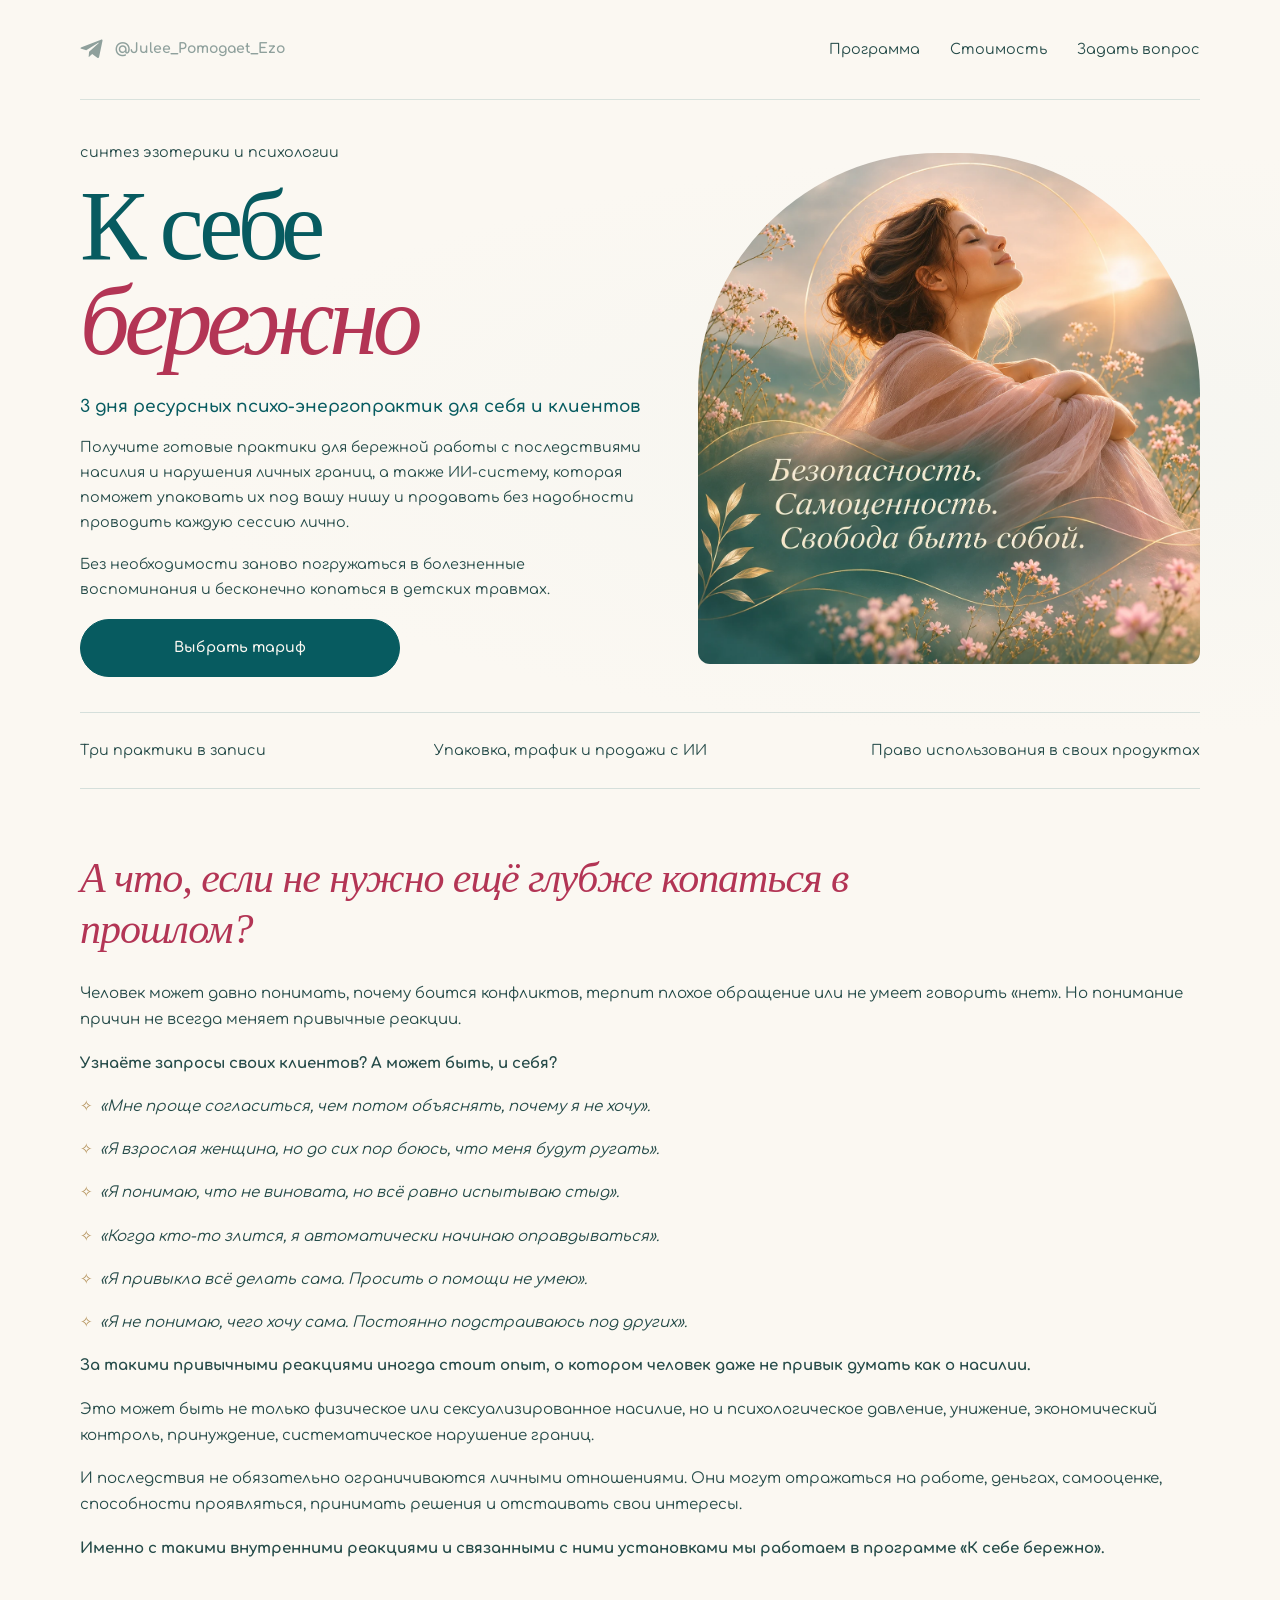
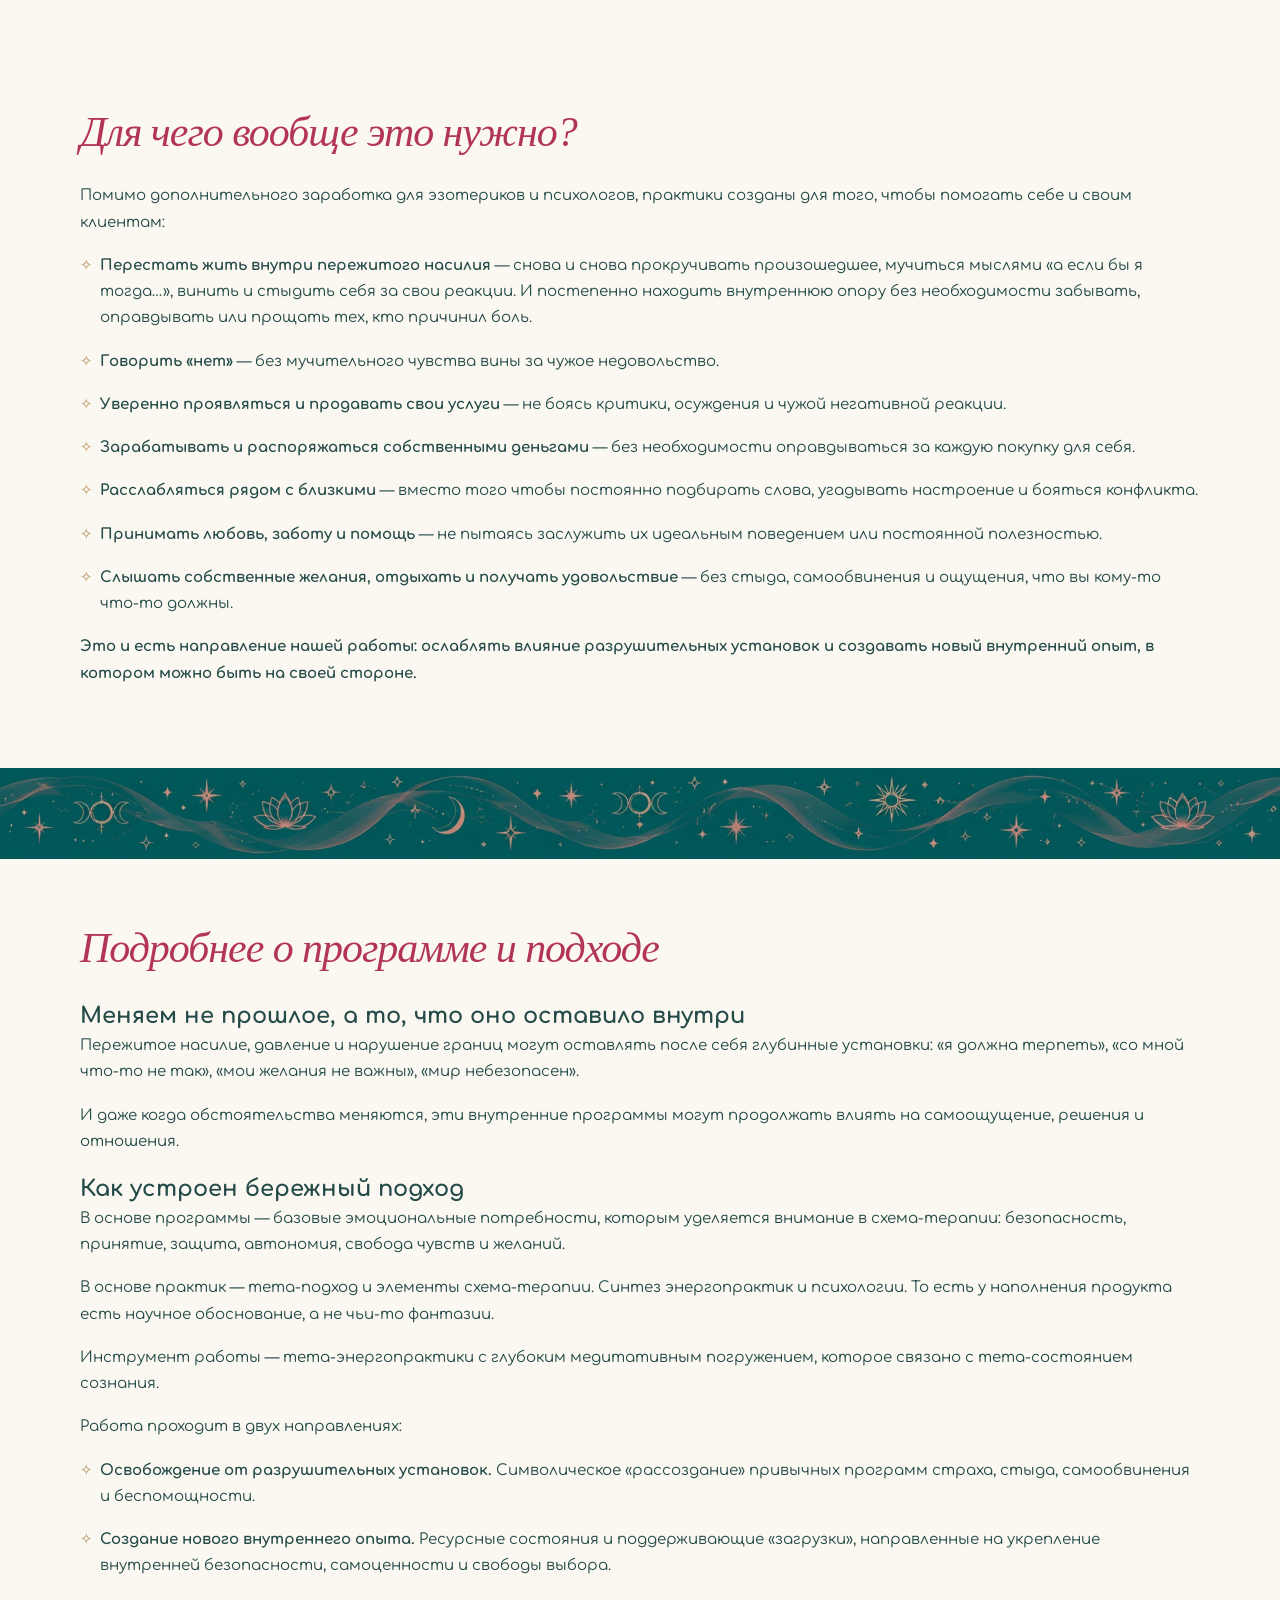
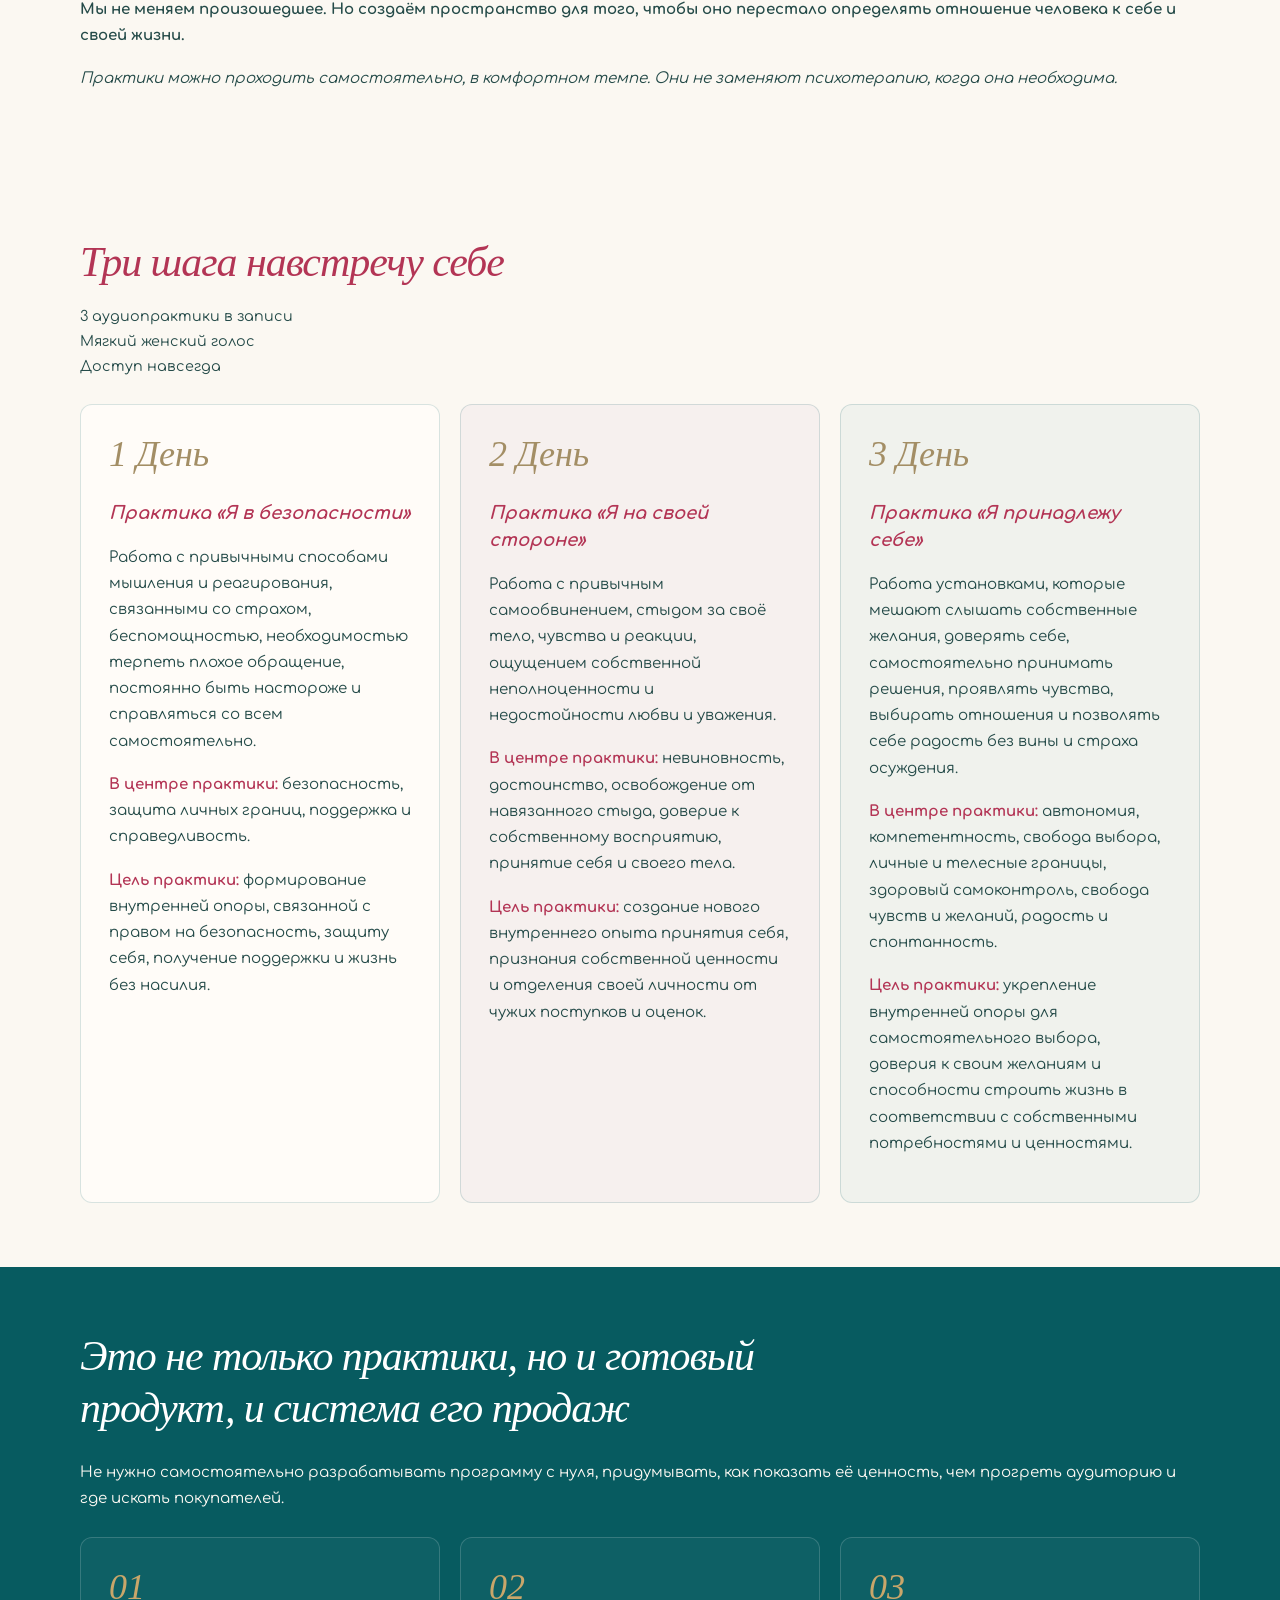
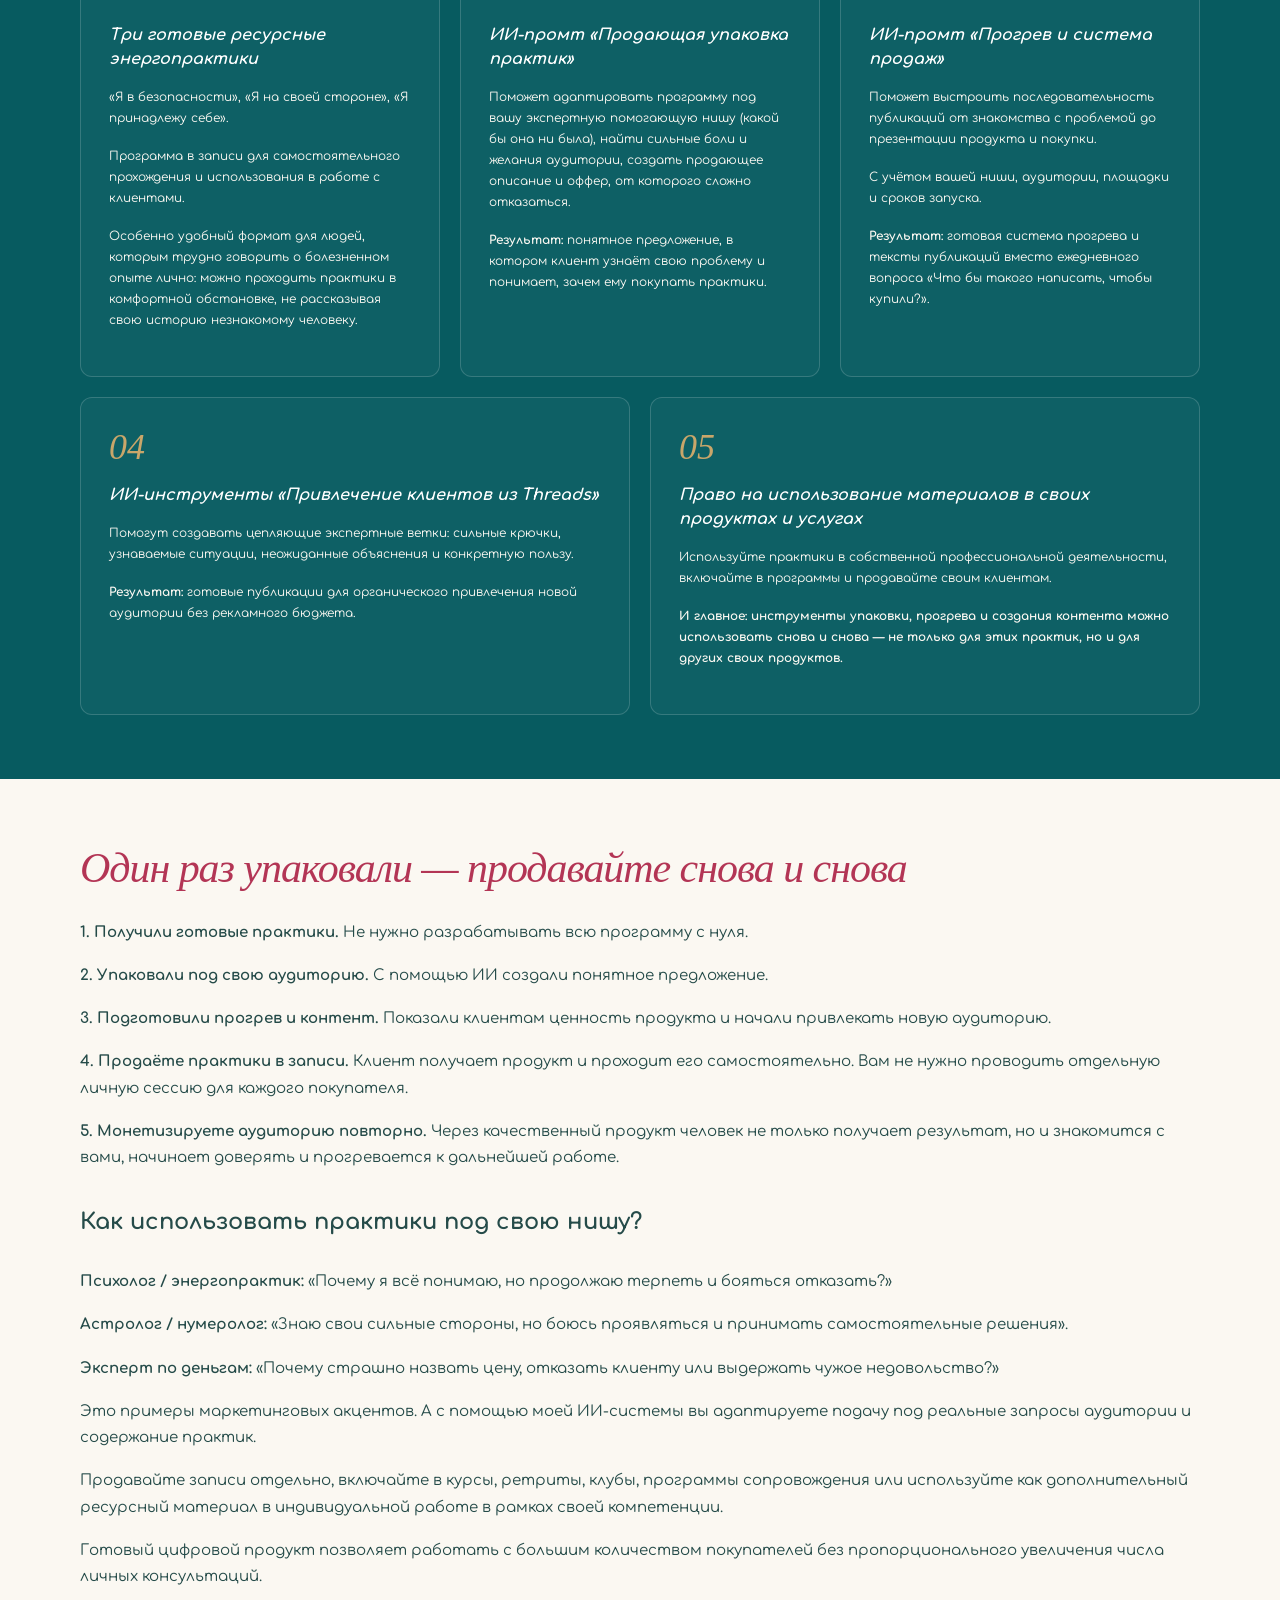
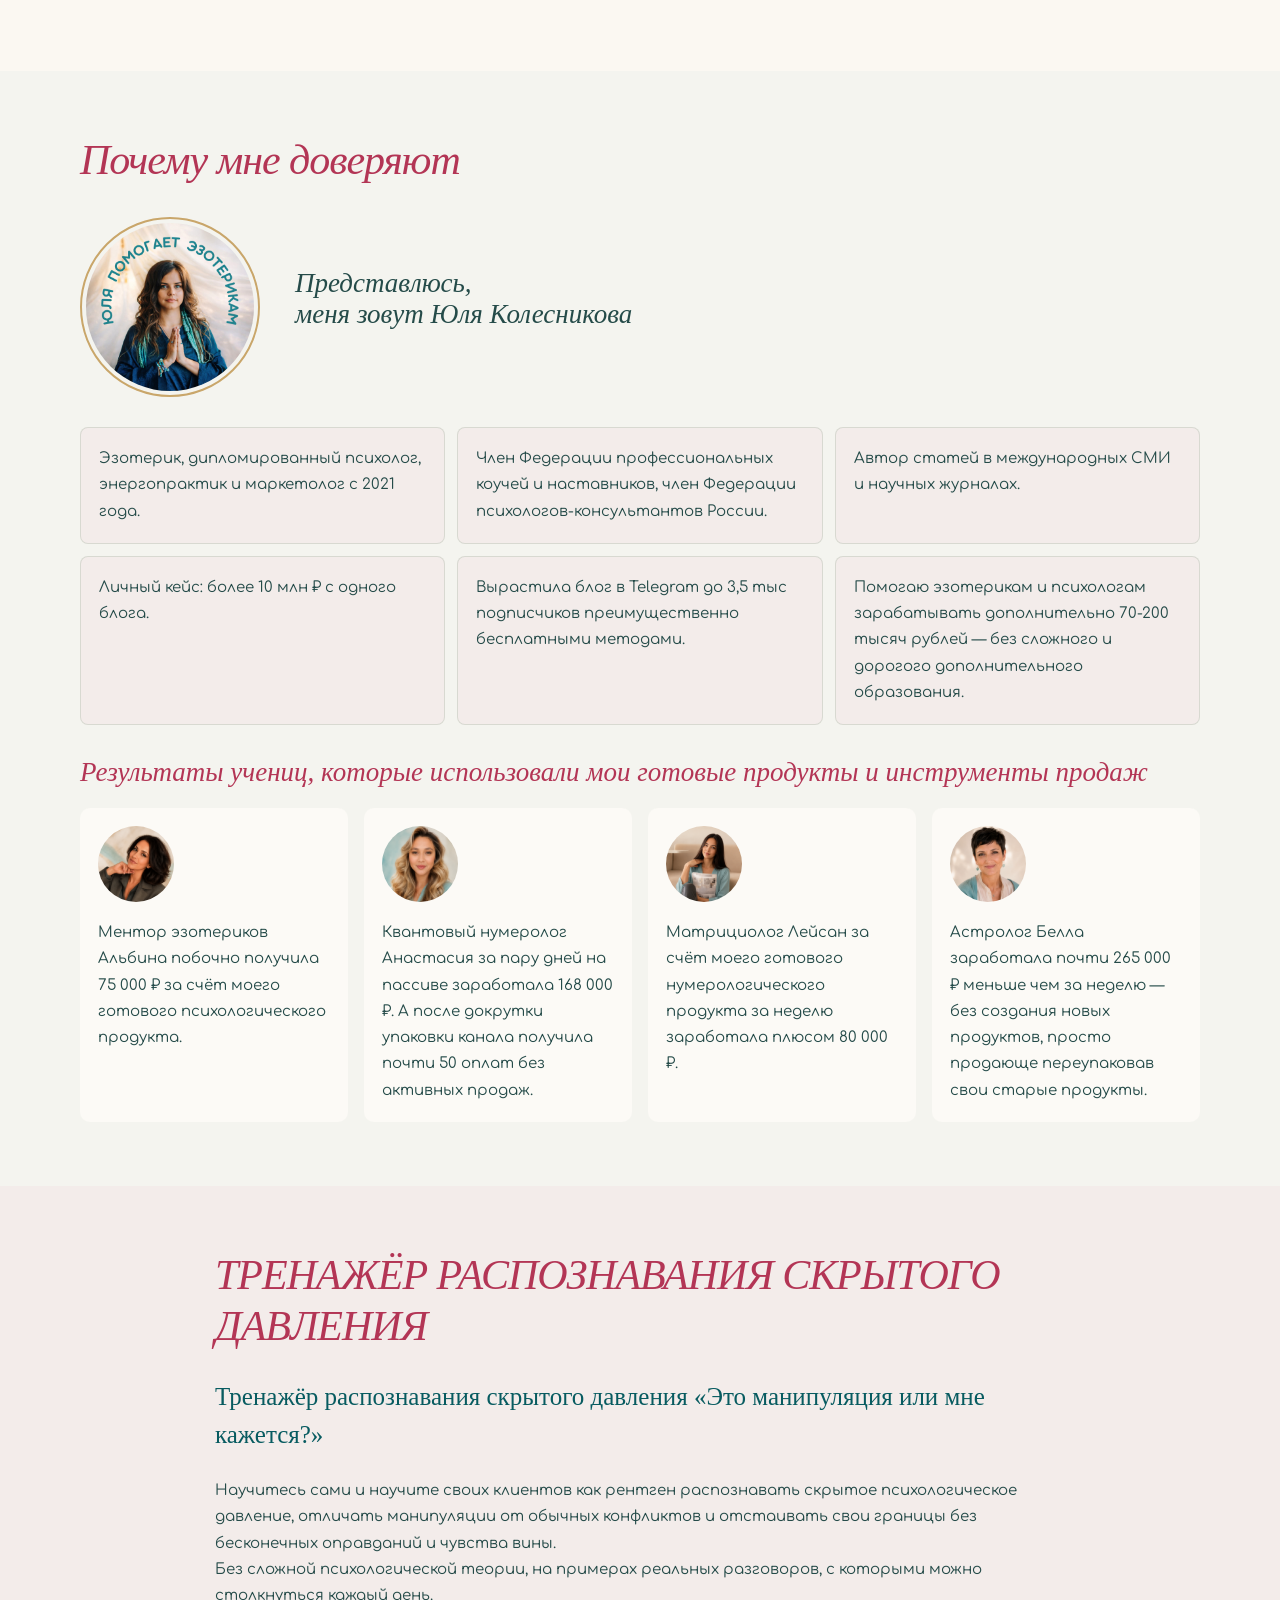
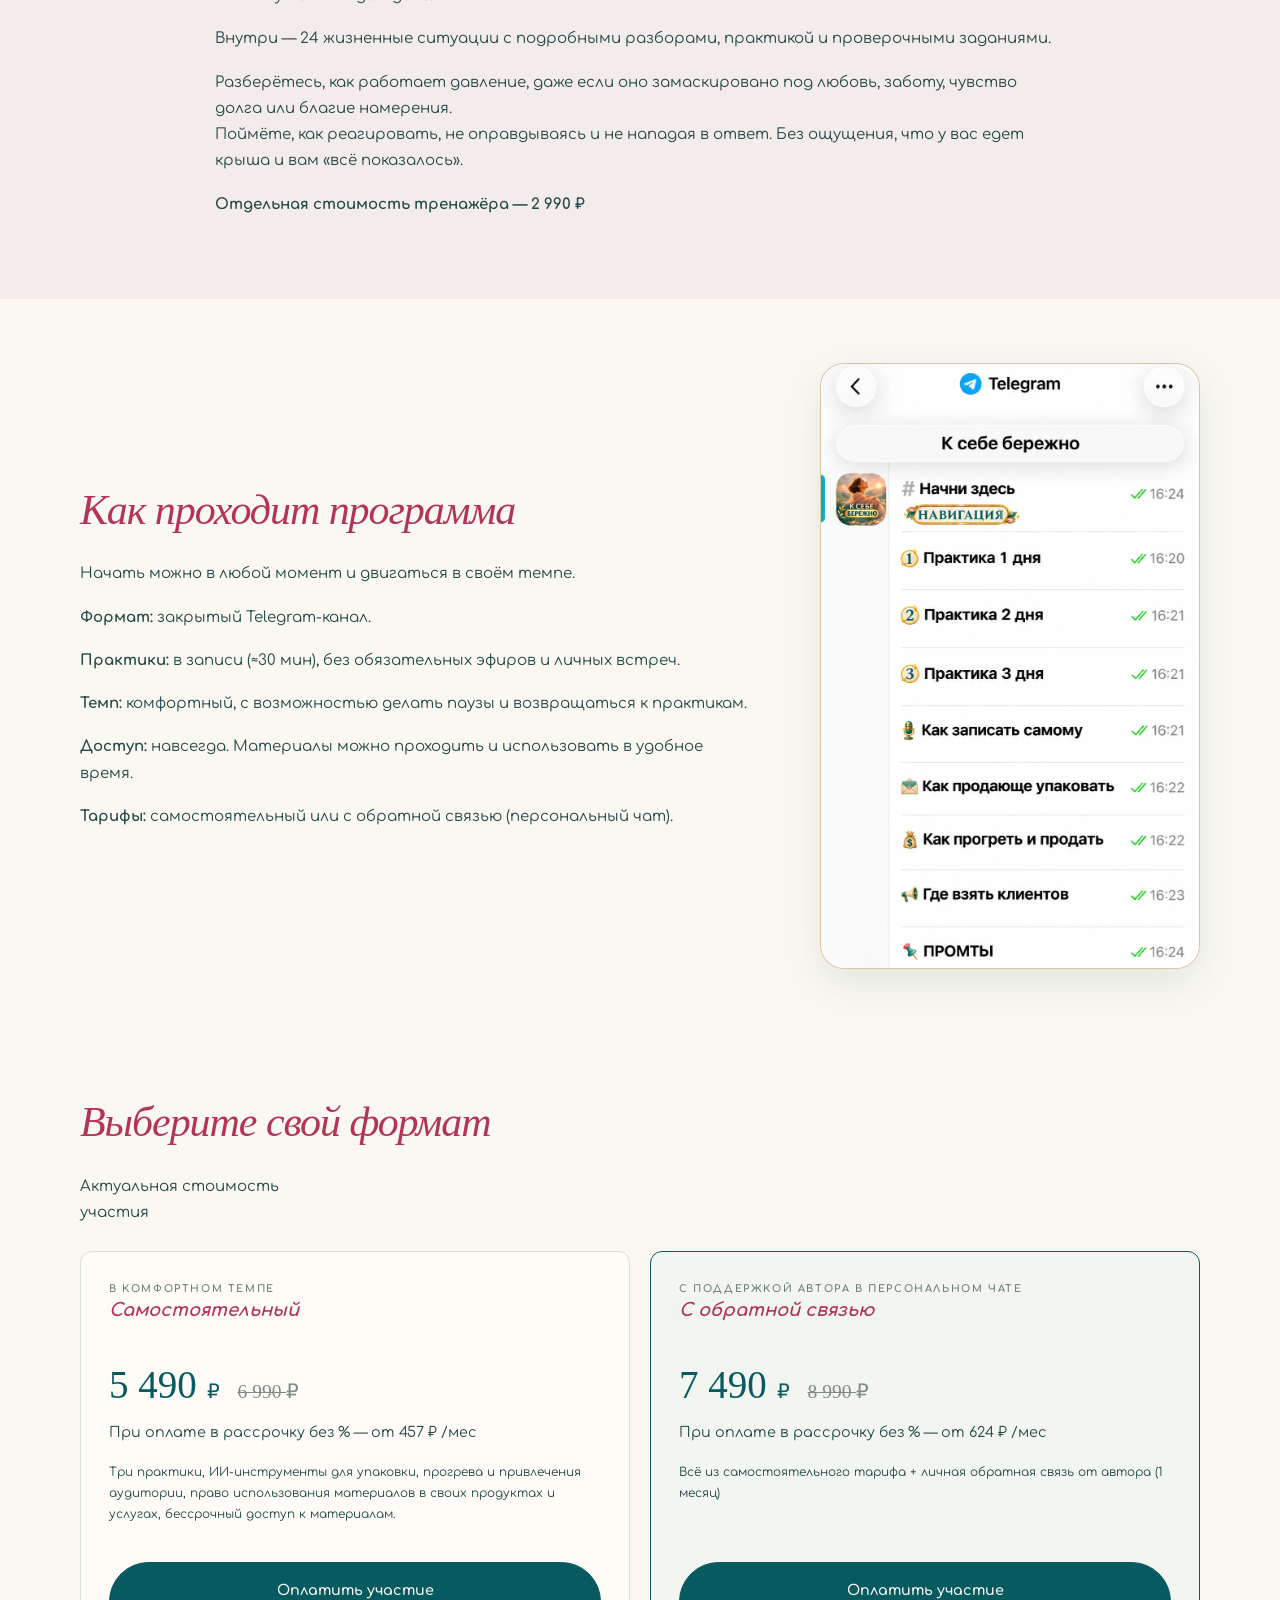
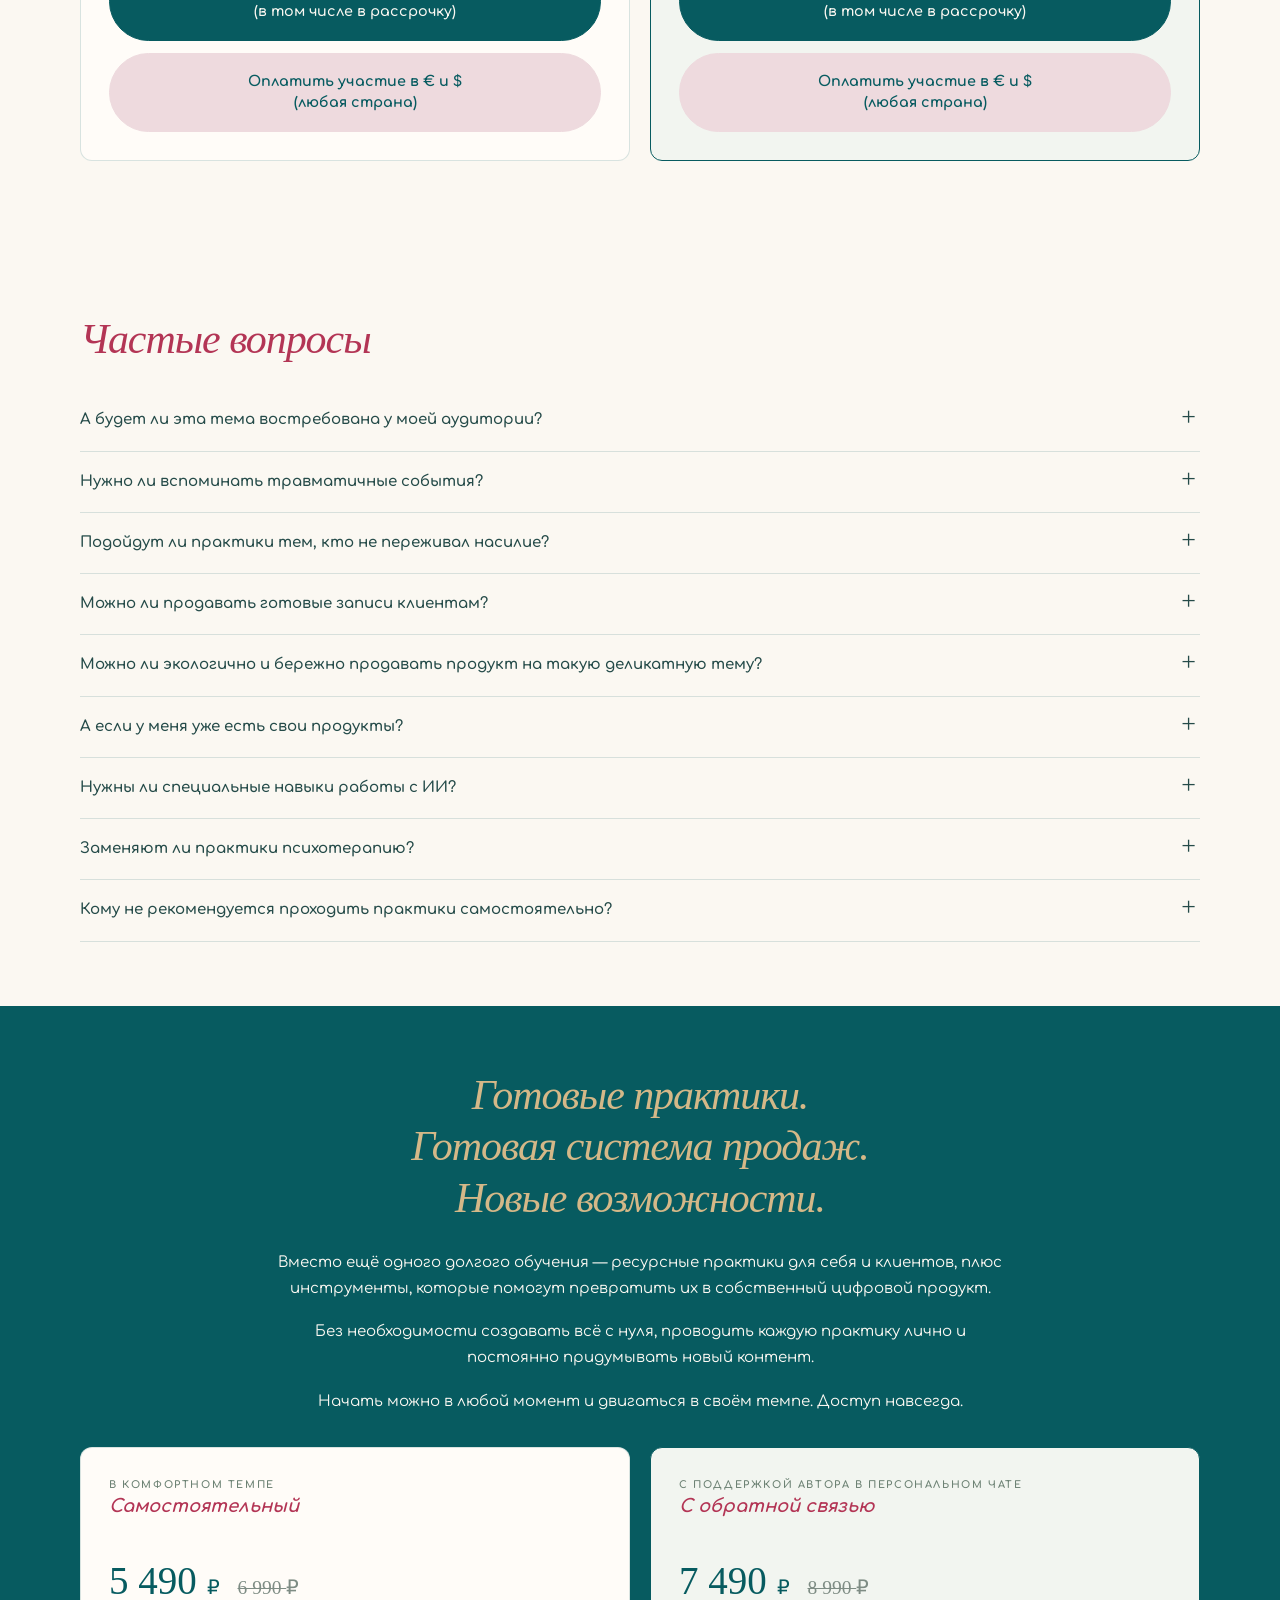
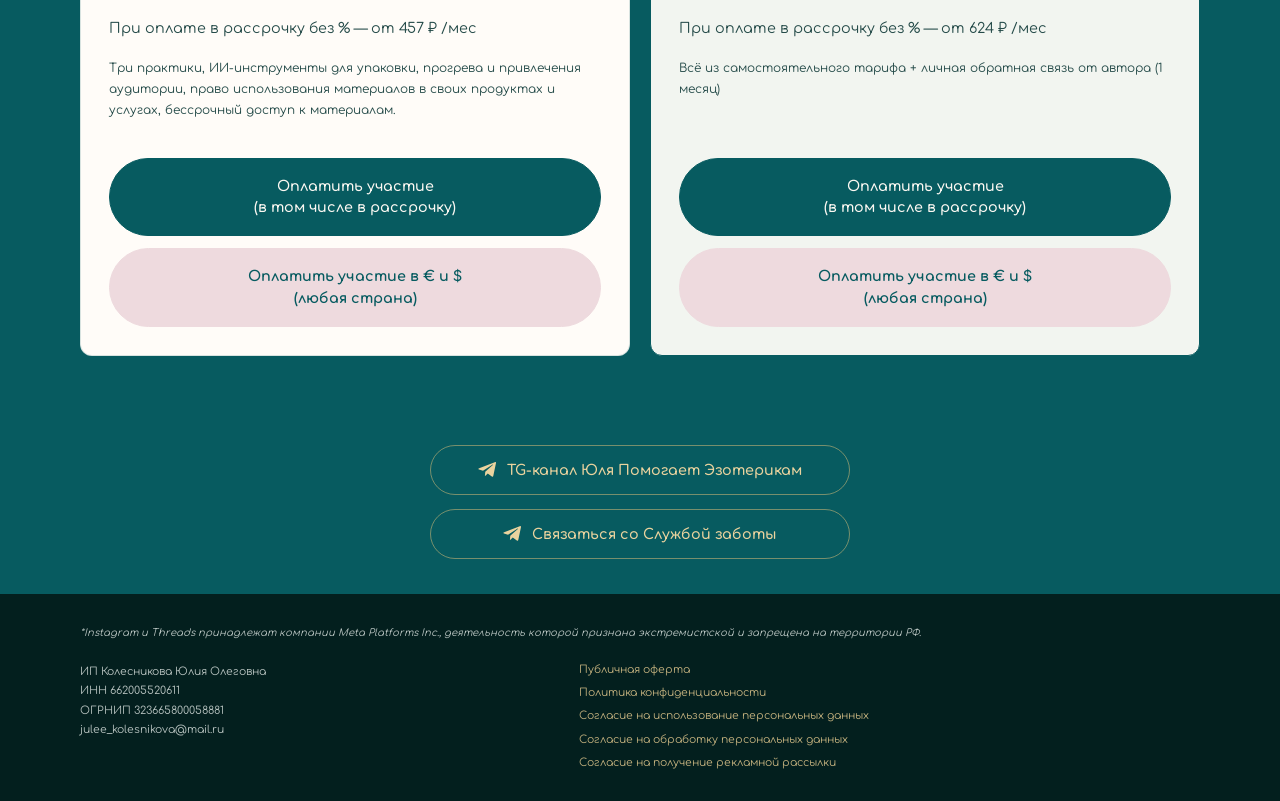
==== commit c36dc8f7: "Add files via upload" ====
--- a/index.html
+++ b/index.html
@@ -1,8 +1,8 @@
 <!DOCTYPE html>
-<!-- saved from url=(0066)https://k-sebe-berezhno-julia.julee-pomogaet.chatgpt.site/#tariffs -->
+<!-- saved from url=(0058)https://k-sebe-berezhno-julia.julee-pomogaet.chatgpt.site/ -->
 <html lang="ru"><head><meta http-equiv="Content-Type" content="text/html; charset=UTF-8"><style>body {transition: opacity ease-in 0.2s; } 
 body[unresolved] {opacity: 0; display: block; overflow: hidden; position: relative; } 
-</style><meta name="viewport" content="width=device-width,initial-scale=1"><title>К себе бережно — практики и система продаж | Юля Колесникова</title><meta name="description" content="Три ресурсные энергопрактики для себя и клиентов, ИИ-инструменты упаковки и продаж. Начать можно в любой момент и двигаться в своём темпе. Доступ навсегда."><meta property="og:title" content="К себе бережно"><meta property="og:description" content="Готовые практики для себя, клиентов и заработка + система упаковки и продаж."><meta property="og:type" content="website"><meta property="og:locale" content="ru_RU"><link rel="icon" href="https://k-sebe-berezhno-julia.julee-pomogaet.chatgpt.site/assets/favicon.svg" type="image/svg+xml"><link rel="stylesheet" href="./К себе бережно — практики и система продаж _ Юля Колесникова_files/style.css"><script type="text/javascript" id="crocxmlsigner" src="chrome-extension://kiijhgpgjnhkhpagmcgihhigiolpogec/crocxmlsigner.js"></script></head><body><header class="wrap top"><a class="wordmark telegram-brand" href="https://t.me/Julee_Pomogaet_Ezo" target="_blank" rel="noopener noreferrer" aria-label="Telegram @Julee_Pomogaet_Ezo"><svg viewBox="0 0 24 24" aria-hidden="true"><path d="M21.6 3.5 18.4 19c-.2 1.1-.9 1.4-1.8.9l-4.9-3.6-2.4 2.3c-.3.3-.5.5-1 .5l.4-5 9.1-8.2c.4-.4-.1-.6-.6-.2L6 12.8 1.2 11.3c-1-.3-1-1 .2-1.5L20.1 2.6c.9-.3 1.7.2 1.5.9Z"></path></svg><span>@Julee_Pomogaet_Ezo</span></a><nav><a href="https://k-sebe-berezhno-julia.julee-pomogaet.chatgpt.site/#program">Программа</a><a href="https://k-sebe-berezhno-julia.julee-pomogaet.chatgpt.site/#tariffs">Стоимость</a><a href="https://t.me/zabota_ezo" target="_blank" rel="noopener">Задать вопрос</a></nav></header><main><section class="hero"><div class="wrap hero-grid"><div><p class="hero-meta">синтез эзотерики и психологии</p><h1>К себе<br><em>бережно</em></h1><h2>3 дня ресурсных психо-энергопрактик для себя и клиентов</h2><p>Получите готовые практики для бережной работы с последствиями насилия и нарушения личных границ, а также ИИ-систему, которая поможет упаковать их под вашу нишу и продавать без надобности проводить каждую сессию лично.</p><p>Без необходимости заново погружаться в болезненные воспоминания и бесконечно копаться в детских травмах.</p><div class="payment-actions"><a class="button" href="https://k-sebe-berezhno-julia.julee-pomogaet.chatgpt.site/#tariffs">Выбрать тариф</a></div></div><div class="hero-art"><img src="./К себе бережно — практики и система продаж _ Юля Колесникова_files/hero.webp" alt="Безопасность. Самоценность. Свобода быть собой." width="1243" height="1266" fetchpriority="high"></div></div><div class="wrap hero-bottom"><span>Три практики в записи</span><span>Упаковка, трафик и продажи с ИИ</span><span>Право использования в своих продуктах</span></div></section><section class="client-requests"><div class="wrap"><h2>А что, если не нужно ещё глубже копаться в прошлом?</h2><p>Человек может давно понимать, почему боится конфликтов, терпит плохое обращение или не умеет говорить «нет». Но понимание причин не всегда меняет привычные реакции.</p><p><strong>Узнаёте запросы своих клиентов? А может быть, и себя?</strong></p><p class="list-item"><em>«Мне проще согласиться, чем потом объяснять, почему я не хочу».</em></p><p class="list-item"><em>«Я взрослая женщина, но до сих пор боюсь, что меня будут ругать».</em></p><p class="list-item"><em>«Я понимаю, что не виновата, но всё равно испытываю стыд».</em></p><p class="list-item"><em>«Когда кто-то злится, я автоматически начинаю оправдываться».</em></p><p class="list-item"><em>«Я привыкла всё делать сама. Просить о помощи не умею».</em></p><p class="list-item"><em>«Я не понимаю, чего хочу сама. Постоянно подстраиваюсь под других».</em></p><p><strong>За такими привычными реакциями иногда стоит опыт, о котором человек даже не привык думать как о насилии.</strong></p><p>Это может быть не только физическое или сексуализированное насилие, но и психологическое давление, унижение, экономический контроль, принуждение, систематическое нарушение границ.</p><p>И последствия не обязательно ограничиваются личными отношениями. Они могут отражаться на работе, деньгах, самооценке, способности проявляться, принимать решения и отстаивать свои интересы.</p><p><strong>Именно с такими внутренними реакциями и связанными с ними установками мы работаем в программе «К себе бережно».</strong></p></div></section><section class="practice-purpose format-pattern"><div class="wrap"><h2>Для чего вообще это нужно?</h2><p>Помимо дополнительного заработка для эзотериков и психологов, практики созданы для того, чтобы помогать себе и своим клиентам:</p><p class="list-item"><strong>Перестать жить внутри пережитого насилия</strong> — снова и снова прокручивать произошедшее, мучиться мыслями «а если бы я тогда…», винить и стыдить себя за свои реакции. И постепенно находить внутреннюю опору без необходимости забывать, оправдывать или прощать тех, кто причинил боль.</p><p class="list-item"><strong>Говорить «нет»</strong> — без мучительного чувства вины за чужое недовольство.</p><p class="list-item"><strong>Уверенно проявляться и продавать свои услуги</strong> — не боясь критики, осуждения и чужой негативной реакции.</p><p class="list-item"><strong>Зарабатывать и распоряжаться собственными деньгами</strong> — без необходимости оправдываться за каждую покупку для себя.</p><p class="list-item"><strong>Расслабляться рядом с близкими</strong> — вместо того чтобы постоянно подбирать слова, угадывать настроение и бояться конфликта.</p><p class="list-item"><strong>Принимать любовь, заботу и помощь</strong> — не пытаясь заслужить их идеальным поведением или постоянной полезностью.</p><p class="list-item"><strong>Слышать собственные желания, отдыхать и получать удовольствие</strong> — без стыда, самообвинения и ощущения, что вы кому-то что-то должны.</p><p><strong>Это и есть направление нашей работы: ослаблять влияние разрушительных установок и создавать новый внутренний опыт, в котором можно быть на своей стороне.</strong></p></div></section><div class="section-divider" aria-hidden="true"><img src="./К себе бережно — практики и система продаж _ Юля Колесникова_files/section-divider.webp" alt="" width="2048" height="145" loading="lazy"></div><section class="approach"><div class="wrap"><h2>Подробнее о программе и подходе</h2><h3 class="approach-lead unified-heading">Меняем не прошлое, а то, что оно оставило внутри</h3><p>Пережитое насилие, давление и нарушение границ могут оставлять после себя глубинные установки: «я должна терпеть», «со мной что-то не так», «мои желания не важны», «мир небезопасен».</p><p>И даже когда обстоятельства меняются, эти внутренние программы могут продолжать влиять на самоощущение, решения и отношения.</p><p><strong class="unified-heading">Как устроен бережный подход</strong><br>В основе программы — базовые эмоциональные потребности, которым уделяется внимание в схема-терапии: безопасность, принятие, защита, автономия, свобода чувств и желаний.</p><p>В основе практик — тета-подход и элементы схема-терапии. Синтез энергопрактик и психологии. То есть у наполнения продукта есть научное обоснование, а не чьи-то фантазии.</p><p>Инструмент работы — тета-энергопрактики с глубоким медитативным погружением, которое связано с тета-состоянием сознания.</p><p>Работа проходит в двух направлениях:</p><p class="list-item"><strong>Освобождение от разрушительных установок.</strong> Символическое «рассоздание» привычных программ страха, стыда, самообвинения и беспомощности.</p><p class="list-item"><strong>Создание нового внутреннего опыта.</strong> Ресурсные состояния и поддерживающие «загрузки», направленные на укрепление внутренней безопасности, самоценности и свободы выбора.</p><p><strong>Мы не меняем произошедшее. Но создаём пространство для того, чтобы оно перестало определять отношение человека к себе и своей жизни.</strong></p><p><em>Практики можно проходить самостоятельно, в комфортном темпе. Они не заменяют психотерапию, когда она необходима.</em></p></div></section><section id="program" class="program"><div class="wrap"><h2>Три шага навстречу себе</h2><p class="program-meta">3 аудиопрактики в записи<br>Мягкий женский голос<br>Доступ навсегда</p><div class="cards three"><article><span class="index">1 День</span><h3>Практика «Я в безопасности»</h3><p>Работа с привычными способами мышления и реагирования, связанными со страхом, беспомощностью, необходимостью терпеть плохое обращение, постоянно быть настороже и справляться со всем самостоятельно.</p><p><strong>В центре практики:</strong> безопасность, защита личных границ, поддержка и справедливость.</p><p><strong>Цель практики:</strong> формирование внутренней опоры, связанной с правом на безопасность, защиту себя, получение поддержки и жизнь без насилия.</p></article><article><span class="index">2 День</span><h3>Практика «Я на своей стороне»</h3><p>Работа с привычным самообвинением, стыдом за своё тело, чувства и реакции, ощущением собственной неполноценности и недостойности любви и уважения.</p><p><strong>В центре практики:</strong> невиновность, достоинство, освобождение от навязанного стыда, доверие к собственному восприятию, принятие себя и своего тела.</p><p><strong>Цель практики:</strong> создание нового внутреннего опыта принятия себя, признания собственной ценности и отделения своей личности от чужих поступков и оценок.</p></article><article><span class="index">3 День</span><h3>Практика «Я принадлежу себе»</h3><p>Работа установками, которые мешают слышать собственные желания, доверять себе, самостоятельно принимать решения, проявлять чувства, выбирать отношения и позволять себе радость без вины и страха осуждения.</p><p><strong>В центре практики:</strong> автономия, компетентность, свобода выбора, личные и телесные границы, здоровый самоконтроль, свобода чувств и желаний, радость и спонтанность.</p><p><strong>Цель практики:</strong> укрепление внутренней опоры для самостоятельного выбора, доверия к своим желаниям и способности строить жизнь в соответствии с собственными потребностями и ценностями.</p></article></div></div></section><section class="kit-section dark"><div class="wrap"><h2>Это не только практики, но и готовый продукт, и система его продаж</h2><p>Не нужно самостоятельно разрабатывать программу с нуля, придумывать, как показать её ценность, чем прогреть аудиторию и где искать покупателей.</p><div class="cards kit"><article><span class="index">01</span><h3>Три готовые ресурсные энергопрактики</h3><p>«Я в безопасности», «Я на своей стороне», «Я принадлежу себе».</p><p>Программа в записи для самостоятельного прохождения и использования в работе с клиентами.</p><p>Особенно удобный формат для людей, которым трудно говорить о болезненном опыте лично: можно проходить практики в комфортной обстановке, не рассказывая свою историю незнакомому человеку.</p></article><article><span class="index">02</span><h3>ИИ-промт «Продающая упаковка практик»</h3><p>Поможет адаптировать программу под вашу экспертную помогающую нишу (какой бы она ни была), найти сильные боли и желания аудитории, создать продающее описание и оффер, от которого сложно отказаться.</p><p><strong>Результат:</strong> понятное предложение, в котором клиент узнаёт свою проблему и понимает, зачем ему покупать практики.</p></article><article><span class="index">03</span><h3>ИИ-промт «Прогрев и система продаж»</h3><p>Поможет выстроить последовательность публикаций от знакомства с проблемой до презентации продукта и покупки.</p><p>С учётом вашей ниши, аудитории, площадки и сроков запуска.</p><p><strong>Результат:</strong> готовая система прогрева и тексты публикаций вместо ежедневного вопроса «Что бы такого написать, чтобы купили?».</p></article><article><span class="index">04</span><h3>ИИ-инструменты «Привлечение клиентов из Threads»</h3><p>Помогут создавать цепляющие экспертные ветки: сильные крючки, узнаваемые ситуации, неожиданные объяснения и конкретную пользу.</p><p><strong>Результат:</strong> готовые публикации для органического привлечения новой аудитории без рекламного бюджета.</p></article><article><span class="index">05</span><h3>Право на использование материалов в своих продуктах и услугах</h3><p>Используйте практики в собственной профессиональной деятельности, включайте в программы и продавайте своим клиентам.</p><p><strong>И главное: инструменты упаковки, прогрева и создания контента можно использовать снова и снова — не только для этих практик, но и для других своих продуктов.</strong></p></article></div></div></section><section class=""><div class="wrap"><h2>Один раз упаковали — продавайте снова и снова</h2><p><strong>1. Получили готовые практики.</strong> Не нужно разрабатывать всю программу с нуля.</p><p><strong>2. Упаковали под свою аудиторию.</strong> С помощью ИИ создали понятное предложение.</p><p><strong>3. Подготовили прогрев и контент.</strong> Показали клиентам ценность продукта и начали привлекать новую аудиторию.</p><p><strong>4. Продаёте практики в записи.</strong> Клиент получает продукт и проходит его самостоятельно. Вам не нужно проводить отдельную личную сессию для каждого покупателя.</p><p><strong>5. Монетизируете аудиторию повторно.</strong> Через качественный продукт человек не только получает результат, но и знакомится с вами, начинает доверять и прогревается к дальнейшей работе.</p><h4 class="niche-heading unified-heading">Как использовать практики под свою нишу?</h4><p><strong>Психолог / энергопрактик:</strong> «Почему я всё понимаю, но продолжаю терпеть и бояться отказать?»</p><p><strong>Астролог / нумеролог:</strong> «Знаю свои сильные стороны, но боюсь проявляться и принимать самостоятельные решения».</p><p><strong>Эксперт по деньгам:</strong> «Почему страшно назвать цену, отказать клиенту или выдержать чужое недовольство?»</p><p>Это примеры маркетинговых акцентов. А с помощью моей ИИ-системы вы адаптируете подачу под реальные запросы аудитории и содержание практик.</p><p>Продавайте записи отдельно, включайте в курсы, ретриты, клубы, программы сопровождения или используйте как дополнительный ресурсный материал в индивидуальной работе в рамках своей компетенции.</p><p>Готовый цифровой продукт позволяет работать с большим количеством покупателей без пропорционального увеличения числа личных консультаций.</p></div></section><section class="author-section"><div class="wrap"><h2>Почему мне доверяют</h2><div class="author-intro"><div class="author-photo"><img src="./К себе бережно — практики и система продаж _ Юля Колесникова_files/source-15.jpg" alt="Юля Колесникова"></div><p class="script author-name"><span>Представлюсь,</span><span>меня зовут Юля Колесникова</span></p></div><ul class="author-list"><li>Эзотерик, дипломированный психолог, энергопрактик и маркетолог с 2021 года.</li><li>Член Федерации профессиональных коучей и наставников, член Федерации психологов-консультантов России.</li><li>Автор статей в международных СМИ и научных журналах.</li><li>Личный кейс: более 10 млн <span class="currency">₽</span> с одного блога.</li><li>Вырастила блог в Telegram до 3,5 тыс подписчиков преимущественно бесплатными методами.</li><li>Помогаю эзотерикам и психологам зарабатывать дополнительно 70-200 тысяч рублей — без сложного и дорогого дополнительного образования.</li></ul><h3 class="cases-title">Результаты учениц, которые использовали мои готовые продукты и инструменты продаж</h3><div class="cases-grid"><article class="case-card"><img src="./К себе бережно — практики и система продаж _ Юля Колесникова_files/source-19.png" alt=""><p>Ментор эзотериков Альбина побочно получила 75 000 <span class="currency">₽</span> за счёт моего готового психологического продукта.</p></article><article class="case-card"><img src="./К себе бережно — практики и система продаж _ Юля Колесникова_files/source-17.png" alt=""><p>Квантовый нумеролог Анастасия за пару дней на пассиве заработала 168 000 <span class="currency">₽</span>. А после докрутки упаковки канала получила почти 50 оплат без активных продаж.</p></article><article class="case-card"><img src="./К себе бережно — практики и система продаж _ Юля Колесникова_files/source-18.png" alt=""><p>Матрициолог Лейсан за счёт моего готового нумерологического продукта за неделю заработала плюсом 80 000 <span class="currency">₽</span>.</p></article><article class="case-card"><img src="./К себе бережно — практики и система продаж _ Юля Колесникова_files/source-16.png" alt=""><p>Астролог Белла заработала почти 265 000 <span class="currency">₽</span> меньше чем за неделю — без создания новых продуктов, просто продающе переупаковав свои старые продукты.</p></article></div></div></section><section class="bonus"><div class="wrap"><h2 class="gift-heading">ТРЕНАЖЁР РАСПОЗНАВАНИЯ СКРЫТОГО ДАВЛЕНИЯ</h2><h3>Тренажёр распознавания скрытого давления «Это манипуляция или мне кажется?»</h3><p>Научитесь сами и научите своих клиентов как рентген распознавать скрытое психологическое давление, отличать манипуляции от обычных конфликтов и отстаивать свои границы без бесконечных оправданий и чувства вины.<br>Без сложной психологической теории, на примерах реальных разговоров, с которыми можно столкнуться каждый день.</p><p>Внутри — 24 жизненные ситуации с подробными разборами, практикой и проверочными заданиями.</p><p>Разберётесь, как работает давление, даже если оно замаскировано под любовь, заботу, чувство долга или благие намерения.<br>Поймёте, как реагировать, не оправдываясь и не нападая в ответ. Без ощущения, что у вас едет крыша и вам «всё показалось».</p><p hidden=""><strong>При покупке до 6 ноября 2026 этот тренажёр стоимостью 2 990 <span class="currency">₽</span> — в подарок.</strong></p></div></section><section id="format" class="format-pattern"><div class="wrap format-layout"><div class="format-copy"><h2>Как проходит программа</h2><p>Начать можно в любой момент и двигаться в своём темпе.</p><p><strong>Формат:</strong> закрытый Telegram-канал.</p><p><strong>Практики:</strong> в записи (≈30 мин), без обязательных эфиров и личных встреч.</p><p><strong>Темп:</strong> комфортный, с возможностью делать паузы и возвращаться к практикам.</p><p><strong>Доступ:</strong> навсегда. Материалы можно проходить и использовать в удобное время.</p><p><strong>Тарифы:</strong> самостоятельный или с обратной связью (персональный чат).</p></div><figure class="format-screen"><img src="./К себе бережно — практики и система продаж _ Юля Колесникова_files/telegram-navigation.webp" alt="Навигация Telegram-канала «К себе бережно»: практики и инструменты продаж" width="930" height="1487" loading="lazy"></figure></div></section><section id="tariffs"><div class="wrap"><h2>Выберите свой формат</h2><p class="price-status">Актуальная стоимость участия</p><div class="tariffs"><article><span class="eyebrow">В КОМФОРТНОМ ТЕМПЕ</span><h3>Самостоятельный</h3><div class="tariff-price-row"><div class="amount standard">5&nbsp;490 <span class="currency">₽</span></div><s class="old-price" aria-label="Прежняя цена 6 990 рублей">6 990 <span class="currency">₽</span></s></div><p class="installment" data-installment="standard">При оплате в рассрочку без % — от 457 <span class="currency">₽</span> /мес</p><p>Три практики, ИИ-инструменты для упаковки, прогрева и привлечения аудитории, право использования материалов в своих продуктах и услугах, бессрочный доступ к материалам.</p><div class="payment-actions tariff-actions"><a class="button" href="https://payform.ru/4vcVPSH/" data-pay="standard">Оплатить участие<br><span>(в том числе в рассрочку)</span></a><a class="button foreign-button" href="https://app.lava.top/products/75081164-daa8-4107-91b6-67a5bfd3730a" data-pay="foreign" data-plan="standard">Оплатить участие в € и $<br><span>(любая страна)</span></a></div></article><article class="featured"><span class="eyebrow">С ПОДДЕРЖКОЙ АВТОРА В ПЕРСОНАЛЬНОМ ЧАТЕ</span><h3>С обратной связью</h3><div class="tariff-price-row"><div class="amount feedback">7&nbsp;490 <span class="currency">₽</span></div><s class="old-price" aria-label="Прежняя цена 8 990 рублей">8 990 <span class="currency">₽</span></s></div><p class="installment" data-installment="feedback">При оплате в рассрочку без % — от 624 <span class="currency">₽</span> /мес</p><p>Всё из самостоятельного тарифа + личная обратная связь от автора (1 месяц)</p><div class="payment-actions tariff-actions"><a class="button" href="https://payform.ru/4rcVPSD/" data-pay="feedback">Оплатить участие<br><span>(в том числе в рассрочку)</span></a><a class="button foreign-button" href="https://app.lava.top/products/75081164-daa8-4107-91b6-67a5bfd3730a" data-pay="foreign" data-plan="feedback">Оплатить участие в € и $<br><span>(любая страна)</span></a></div></article></div><p class="gift-note tariff-gift" hidden=""><svg viewBox="0 0 32 32" aria-hidden="true"><path d="M5 14h22v14H5zM3 9h26v5H3zM16 9v19M16 9h-5a3.5 3.5 0 1 1 3.4-4.3L16 9Zm0 0h5a3.5 3.5 0 1 0-3.4-4.3L16 9Z"></path></svg><span>В подарок при покупке до 6 ноября 2026 — тренажёр «Это манипуляция или мне кажется?». Обычная стоимость 2 990 <span class="currency">₽</span>.</span></p></div></section><section class="faq"><div class="wrap"><h2>Частые вопросы</h2><details><summary>А будет ли эта тема востребована у моей аудитории?</summary><p>По данным ЮНИСЕФ, около 1,6 миллиарда детей (двое из трёх) регулярно подвергаются физическим наказаниям или психологической агрессии. А по оценкам ВОЗ, почти 840 миллионов женщин (каждая третья) переживали физическое или сексуальное насилие.</p><p>Тема гораздо шире, чем кажется. Многие люди молчат о пережитом, не знают, к кому обратиться и какой продукт выбрать, ведь об этом не принято говорить. И возможно, именно через вас эти практики помогут кому-то сделать первый шаг к себе.</p></details><details><summary>Нужно ли вспоминать травматичные события?</summary><p>Нет, практики не требуют намеренно возвращаться к болезненным воспоминаниям или рассказывать о пережитом. Однако при работе с чувствительными темами могут возникать неожиданные эмоции. Вы можете остановиться в любой момент, и также в любой момент продолжить.</p></details><details><summary>Подойдут ли практики тем, кто не переживал насилие?</summary><p>Программа также затрагивает темы личных границ, самоценности, права на собственные чувства, желания и решения. Эти запросы актуальны не только для людей с опытом насилия.</p><p>И также важно помнить, что насилие бывает не только сексуальным или физическим, но и но и психологическим, эмоциональным, экономическим. Оно может проявляться через унижение, обесценивание, угрозы, контроль, манипуляции, принуждение и систематическое нарушение личных границ.</p><p>Причём человек может годами жить в таких условиях, считая происходящее нормой, и даже не осознавать, что столкнулся с насилием.</p></details><details><summary>Можно ли продавать готовые записи клиентам?</summary><p>Да. Вы можете как использовать готовые записанные практики в своих продуктах и услугах, продавать их своим клиентам, так и переписать их своим голосом.</p></details><details><summary>Можно ли экологично и бережно продавать продукт на такую деликатную тему?</summary><p>Да. Для этого не нужно пугать аудиторию, давить на болезненные воспоминания или заставлять людей публично рассказывать о пережитом.</p><p>Можно говорить о том, что знакомо многим: чувстве вины за отказ, страхе конфликтов, привычке терпеть, трудностях с личными границами, самоценностью и доверием к себе.</p><p>Продавать не через чужую боль, а через возможность получить поддержку и научиться относиться к себе бережнее.</p><p>Тем более вам не придётся самостоятельно придумывать, как представить программу аудитории. В комплект уже входят готовая продающая упаковка с помощью ИИ, материалы для прогрева и инструменты привлечения клиентов из Threads.</p><p>Всё это поможет выстроить продвижение без запугивания, давления и обещаний чудесного исцеления.</p></details><details><summary>А если у меня уже есть свои продукты?</summary><p>Используйте ИИ-инструменты для упаковки, прогрева и продвижения собственных продуктов. Практики можно пройти самостоятельно или включить в профессиональную работу в любом формате.</p></details><details><summary>Нужны ли специальные навыки работы с ИИ?</summary><p>Нет. Вы получаете готовые промты с последовательными инструкциями.</p></details><details><summary>Заменяют ли практики психотерапию?</summary><p>Нельзя утверждать. Это ресурсная медитативная программа, а не лечение психологической травмы. При выраженных травматических симптомах или кризисных состояниях необходима соответствующая профессиональная помощь.</p></details><details><summary>Кому не рекомендуется проходить практики самостоятельно?</summary><p>Программа предназначена для совершеннолетних участников (18+) и не заменяет психотерапию или медицинскую помощь.</p><p>Без предварительной консультации с профильным специалистом самостоятельное прохождение не рекомендуется, если у вас:</p><ul><li>выраженные симптомы ПТСР или сильные реакции на воспоминания о травме (паника, флешбэки, потеря ощущения настоящего);</li><li>выраженная диссоциация, тяжёлая депрессия, маниакальные, психотические или другие острые психические состояния;</li><li>суицидальные мысли, намерения причинить себе вред или острый психологический кризис.</li></ul><p>Если насилие или угрозы продолжаются сейчас, в приоритете ваша реальная безопасность. Практики не заменяют профессиональную помощь и меры защиты.</p><p>При ухудшении самочувствия остановите запись и при необходимости обратитесь за профессиональной помощью.</p></details></div></section><section class="final dark"><div class="wrap"><h2>Готовые практики.<br>Готовая система продаж.<br><em>Новые возможности.</em></h2><p>Вместо ещё одного долгого обучения — ресурсные практики для себя и клиентов, плюс инструменты, которые помогут превратить их в собственный цифровой продукт.</p><p>Без необходимости создавать всё с нуля, проводить каждую практику лично и постоянно придумывать новый контент.</p><p>Начать можно в любой момент и двигаться в своём темпе. Доступ навсегда.</p><div class="tariffs"><article><span class="eyebrow">В КОМФОРТНОМ ТЕМПЕ</span><h3>Самостоятельный</h3><div class="tariff-price-row"><div class="amount standard">5&nbsp;490 <span class="currency">₽</span></div><s class="old-price" aria-label="Прежняя цена 6 990 рублей">6 990 <span class="currency">₽</span></s></div><p class="installment" data-installment="standard">При оплате в рассрочку без % — от 457 <span class="currency">₽</span> /мес</p><p>Три практики, ИИ-инструменты для упаковки, прогрева и привлечения аудитории, право использования материалов в своих продуктах и услугах, бессрочный доступ к материалам.</p><div class="payment-actions tariff-actions"><a class="button" href="https://payform.ru/4vcVPSH/" data-pay="standard">Оплатить участие<br><span>(в том числе в рассрочку)</span></a><a class="button foreign-button" href="https://app.lava.top/products/75081164-daa8-4107-91b6-67a5bfd3730a" data-pay="foreign" data-plan="standard">Оплатить участие в € и $<br><span>(любая страна)</span></a></div></article><article class="featured"><span class="eyebrow">С ПОДДЕРЖКОЙ АВТОРА В ПЕРСОНАЛЬНОМ ЧАТЕ</span><h3>С обратной связью</h3><div class="tariff-price-row"><div class="amount feedback">7&nbsp;490 <span class="currency">₽</span></div><s class="old-price" aria-label="Прежняя цена 8 990 рублей">8 990 <span class="currency">₽</span></s></div><p class="installment" data-installment="feedback">При оплате в рассрочку без % — от 624 <span class="currency">₽</span> /мес</p><p>Всё из самостоятельного тарифа + личная обратная связь от автора (1 месяц)</p><div class="payment-actions tariff-actions"><a class="button" href="https://payform.ru/4rcVPSD/" data-pay="feedback">Оплатить участие<br><span>(в том числе в рассрочку)</span></a><a class="button foreign-button" href="https://app.lava.top/products/75081164-daa8-4107-91b6-67a5bfd3730a" data-pay="foreign" data-plan="feedback">Оплатить участие в € и $<br><span>(любая страна)</span></a></div></article></div><p class="gift-note tariff-gift" hidden=""><svg viewBox="0 0 32 32" aria-hidden="true"><path d="M5 14h22v14H5zM3 9h26v5H3zM16 9v19M16 9h-5a3.5 3.5 0 1 1 3.4-4.3L16 9Zm0 0h5a3.5 3.5 0 1 0-3.4-4.3L16 9Z"></path></svg><span>В подарок при покупке до 6 ноября 2026 — тренажёр «Это манипуляция или мне кажется?». Обычная стоимость 2 990 <span class="currency">₽</span>.</span></p></div></section><div class="contact-strip dark"><div class="wrap"><a class="telegram-channel-button" href="https://t.me/Julee_Pomogaet_Ezo" target="_blank" rel="noreferrer"><svg class="telegram-icon" viewBox="0 0 24 24" aria-hidden="true"><path d="M21.6 3.5 18.4 19c-.2 1.1-.9 1.4-1.8.9l-4.9-3.6-2.4 2.3c-.3.3-.5.5-1 .5l.4-5 9.1-8.2c.4-.4-.1-.6-.6-.2L6 12.8 1.2 11.3c-1-.3-1-1 .2-1.5L20.1 2.6c.9-.3 1.7.2 1.5.9Z"></path></svg><span>TG-канал Юля Помогает Эзотерикам</span></a><a class="telegram-channel-button" href="https://t.me/zabota_ezo" target="_blank" rel="noreferrer"><svg class="telegram-icon" viewBox="0 0 24 24" aria-hidden="true"><path d="M21.6 3.5 18.4 19c-.2 1.1-.9 1.4-1.8.9l-4.9-3.6-2.4 2.3c-.3.3-.5.5-1 .5l.4-5 9.1-8.2c.4-.4-.1-.6-.6-.2L6 12.8 1.2 11.3c-1-.3-1-1 .2-1.5L20.1 2.6c.9-.3 1.7.2 1.5.9Z"></path></svg><span>Связаться со Службой заботы</span></a></div></div><footer><div class="wrap foot"><p class="meta-disclaimer"><i>*Instagram и Threads принадлежат компании Meta Platforms Inc., деятельность которой признана экстремистской и запрещена на территории РФ.</i></p><div>ИП Колесникова Юлия Олеговна<br>ИНН 662005520611<br>ОГРНИП 323665800058881<br><a href="mailto:julee_kolesnikova@mail.ru">julee_kolesnikova@mail.ru</a></div><nav><a href="https://juleepomogaet.payform.ru/warranty/offer/" target="_blank" rel="noreferrer">Публичная оферта</a><a href="https://disk.yandex.ru/i/RGP4xEJRRY_H5Q" target="_blank" rel="noreferrer">Политика конфиденциальности</a><a href="https://disk.yandex.ru/i/1Q0tHpkZpCGskA" target="_blank" rel="noreferrer">Согласие на использование персональных данных</a><a href="https://disk.yandex.ru/i/7uQYNB-fV4z-Ww" target="_blank" rel="noreferrer">Согласие на обработку персональных данных</a><a href="https://disk.yandex.ru/i/RP5EdWQKOd7Feg" target="_blank" rel="noreferrer">Согласие на получение рекламной рассылки</a></nav></div></footer></main><script src="./К себе бережно — практики и система продаж _ Юля Колесникова_files/config.js.Без названия"></script><script src="./К себе бережно — практики и система продаж _ Юля Колесникова_files/app.js.Без названия"></script><script type="module">import { mountSiteWidget } from "/_sites/dispatch-assets/sites-widget.js";mountSiteWidget({"kind":"editor-composer","mobileEnabled":false,"environment":"production","chatgptOrigin":"https://chatgpt.com","locale":"ru-RU","accountId":"personal","projectId":"appgprj_6ae66cda13948191b6a21029dd79ecfe","projectTitle":"К себе бережно"});</script><script>(function(){function c(){var b=a.contentDocument||(a.contentWindow&&a.contentWindow.document);if(b){var d=b.createElement('script');d.innerHTML="window.__CF$cv$params={r:'a5630d13db1fc603',t:'MTc5Mzk1NzEyOA=='};var l=window.parent.location,o;try{o=new URL(l.origin).origin}catch(e){try{o=new URL(new URL(l.href).origin).origin}catch(e){o=''}}var u='/cdn-cgi/challenge-platform/scripts/jsd/main.js?ray=a5630d13db1fc603',a=document.createElement('script');a.src=o?new URL(u,o).href:u;document.getElementsByTagName('head')[0].appendChild(a);";b.getElementsByTagName('head')[0].appendChild(d)}}if(document.body){var a=document.createElement('iframe');a.height=1;a.width=1;a.style.position='absolute';a.style.top=0;a.style.left=0;a.style.border='none';a.style.visibility='hidden';document.body.appendChild(a);if('loading'!==document.readyState)c();else if(window.addEventListener)document.addEventListener('DOMContentLoaded',c);else{var e=document.onreadystatechange||function(){};document.onreadystatechange=function(b){e(b);'loading'!==document.readyState&&(document.onreadystatechange=e,c())}}}})();</script><iframe height="1" width="1" style="position: absolute; top: 0px; left: 0px; border-width: medium; border-style: none; border-color: currentcolor; border-image: none; visibility: hidden;" src="./К себе бережно — практики и система продаж _ Юля Колесникова_files/saved_resource.html"></iframe><div id="synofoto-browser-extension-loaded"></div><div data-sites-widget="editor-composer" popover="manual"><template shadowrootmode="open"><style>
+</style><meta name="viewport" content="width=device-width,initial-scale=1"><title>К себе бережно — практики и система продаж | Юля Колесникова</title><meta name="description" content="Три ресурсные энергопрактики для себя и клиентов, ИИ-инструменты упаковки и продаж. Начать можно в любой момент и двигаться в своём темпе. Доступ навсегда."><meta property="og:title" content="К себе бережно"><meta property="og:description" content="Готовые практики для себя, клиентов и заработка + система упаковки и продаж."><meta property="og:type" content="website"><meta property="og:locale" content="ru_RU"><link rel="icon" href="https://k-sebe-berezhno-julia.julee-pomogaet.chatgpt.site/assets/favicon.svg" type="image/svg+xml"><link rel="stylesheet" href="./К себе бережно — практики и система продаж _ Юля Колесникова_files/style.css"><script type="text/javascript" id="crocxmlsigner" src="chrome-extension://kiijhgpgjnhkhpagmcgihhigiolpogec/crocxmlsigner.js"></script></head><body><header class="wrap top"><a class="wordmark telegram-brand" href="https://t.me/Julee_Pomogaet_Ezo" target="_blank" rel="noopener noreferrer" aria-label="Telegram @Julee_Pomogaet_Ezo"><svg viewBox="0 0 24 24" aria-hidden="true"><path d="M21.6 3.5 18.4 19c-.2 1.1-.9 1.4-1.8.9l-4.9-3.6-2.4 2.3c-.3.3-.5.5-1 .5l.4-5 9.1-8.2c.4-.4-.1-.6-.6-.2L6 12.8 1.2 11.3c-1-.3-1-1 .2-1.5L20.1 2.6c.9-.3 1.7.2 1.5.9Z"></path></svg><span>@Julee_Pomogaet_Ezo</span></a><nav><a href="https://k-sebe-berezhno-julia.julee-pomogaet.chatgpt.site/#program">Программа</a><a href="https://k-sebe-berezhno-julia.julee-pomogaet.chatgpt.site/#tariffs">Стоимость</a><a href="https://t.me/zabota_ezo" target="_blank" rel="noopener">Задать вопрос</a></nav></header><main><section class="hero"><div class="wrap hero-grid"><div><p class="hero-meta">синтез эзотерики и психологии</p><h1>К себе<br><em>бережно</em></h1><h2>3 дня ресурсных психо-энергопрактик для себя и клиентов</h2><p>Получите готовые практики для бережной работы с последствиями насилия и нарушения личных границ, а также ИИ-систему, которая поможет упаковать их под вашу нишу и продавать без надобности проводить каждую сессию лично.</p><p>Без необходимости заново погружаться в болезненные воспоминания и бесконечно копаться в детских травмах.</p><div class="payment-actions"><a class="button" href="https://k-sebe-berezhno-julia.julee-pomogaet.chatgpt.site/#tariffs">Выбрать тариф</a></div></div><div class="hero-art"><img src="./К себе бережно — практики и система продаж _ Юля Колесникова_files/hero.webp" alt="Безопасность. Самоценность. Свобода быть собой." width="1243" height="1266" fetchpriority="high"></div></div><div class="wrap hero-bottom"><span>Три практики в записи</span><span>Упаковка, трафик и продажи с ИИ</span><span>Право использования в своих продуктах</span></div></section><section class="client-requests"><div class="wrap"><h2>А что, если не нужно ещё глубже копаться в прошлом?</h2><p>Человек может давно понимать, почему боится конфликтов, терпит плохое обращение или не умеет говорить «нет». Но понимание причин не всегда меняет привычные реакции.</p><p><strong>Узнаёте запросы своих клиентов? А может быть, и себя?</strong></p><p class="list-item"><em>«Мне проще согласиться, чем потом объяснять, почему я не хочу».</em></p><p class="list-item"><em>«Я взрослая женщина, но до сих пор боюсь, что меня будут ругать».</em></p><p class="list-item"><em>«Я понимаю, что не виновата, но всё равно испытываю стыд».</em></p><p class="list-item"><em>«Когда кто-то злится, я автоматически начинаю оправдываться».</em></p><p class="list-item"><em>«Я привыкла всё делать сама. Просить о помощи не умею».</em></p><p class="list-item"><em>«Я не понимаю, чего хочу сама. Постоянно подстраиваюсь под других».</em></p><p><strong>За такими привычными реакциями иногда стоит опыт, о котором человек даже не привык думать как о насилии.</strong></p><p>Это может быть не только физическое или сексуализированное насилие, но и психологическое давление, унижение, экономический контроль, принуждение, систематическое нарушение границ.</p><p>И последствия не обязательно ограничиваются личными отношениями. Они могут отражаться на работе, деньгах, самооценке, способности проявляться, принимать решения и отстаивать свои интересы.</p><p><strong>Именно с такими внутренними реакциями и связанными с ними установками мы работаем в программе «К себе бережно».</strong></p></div></section><section class="practice-purpose format-pattern"><div class="wrap"><h2>Для чего вообще это нужно?</h2><p>Помимо дополнительного заработка для эзотериков и психологов, практики созданы для того, чтобы помогать себе и своим клиентам:</p><p class="list-item"><strong>Перестать жить внутри пережитого насилия</strong> — снова и снова прокручивать произошедшее, мучиться мыслями «а если бы я тогда…», винить и стыдить себя за свои реакции. И постепенно находить внутреннюю опору без необходимости забывать, оправдывать или прощать тех, кто причинил боль.</p><p class="list-item"><strong>Говорить «нет»</strong> — без мучительного чувства вины за чужое недовольство.</p><p class="list-item"><strong>Уверенно проявляться и продавать свои услуги</strong> — не боясь критики, осуждения и чужой негативной реакции.</p><p class="list-item"><strong>Зарабатывать и распоряжаться собственными деньгами</strong> — без необходимости оправдываться за каждую покупку для себя.</p><p class="list-item"><strong>Расслабляться рядом с близкими</strong> — вместо того чтобы постоянно подбирать слова, угадывать настроение и бояться конфликта.</p><p class="list-item"><strong>Принимать любовь, заботу и помощь</strong> — не пытаясь заслужить их идеальным поведением или постоянной полезностью.</p><p class="list-item"><strong>Слышать собственные желания, отдыхать и получать удовольствие</strong> — без стыда, самообвинения и ощущения, что вы кому-то что-то должны.</p><p><strong>Это и есть направление нашей работы: ослаблять влияние разрушительных установок и создавать новый внутренний опыт, в котором можно быть на своей стороне.</strong></p></div></section><div class="section-divider" aria-hidden="true"><img src="./К себе бережно — практики и система продаж _ Юля Колесникова_files/section-divider.webp" alt="" width="2048" height="145" loading="lazy"></div><section class="approach"><div class="wrap"><h2>Подробнее о программе и подходе</h2><h3 class="approach-lead unified-heading">Меняем не прошлое, а то, что оно оставило внутри</h3><p>Пережитое насилие, давление и нарушение границ могут оставлять после себя глубинные установки: «я должна терпеть», «со мной что-то не так», «мои желания не важны», «мир небезопасен».</p><p>И даже когда обстоятельства меняются, эти внутренние программы могут продолжать влиять на самоощущение, решения и отношения.</p><p><strong class="unified-heading">Как устроен бережный подход</strong><br>В основе программы — базовые эмоциональные потребности, которым уделяется внимание в схема-терапии: безопасность, принятие, защита, автономия, свобода чувств и желаний.</p><p>В основе практик — тета-подход и элементы схема-терапии. Синтез энергопрактик и психологии. То есть у наполнения продукта есть научное обоснование, а не чьи-то фантазии.</p><p>Инструмент работы — тета-энергопрактики с глубоким медитативным погружением, которое связано с тета-состоянием сознания.</p><p>Работа проходит в двух направлениях:</p><p class="list-item"><strong>Освобождение от разрушительных установок.</strong> Символическое «рассоздание» привычных программ страха, стыда, самообвинения и беспомощности.</p><p class="list-item"><strong>Создание нового внутреннего опыта.</strong> Ресурсные состояния и поддерживающие «загрузки», направленные на укрепление внутренней безопасности, самоценности и свободы выбора.</p><p><strong>Мы не меняем произошедшее. Но создаём пространство для того, чтобы оно перестало определять отношение человека к себе и своей жизни.</strong></p><p><em>Практики можно проходить самостоятельно, в комфортном темпе. Они не заменяют психотерапию, когда она необходима.</em></p></div></section><section id="program" class="program"><div class="wrap"><h2>Три шага навстречу себе</h2><p class="program-meta">3 аудиопрактики в записи<br>Мягкий женский голос<br>Доступ навсегда</p><div class="cards three"><article><span class="index">1 День</span><h3>Практика «Я в безопасности»</h3><p>Работа с привычными способами мышления и реагирования, связанными со страхом, беспомощностью, необходимостью терпеть плохое обращение, постоянно быть настороже и справляться со всем самостоятельно.</p><p><strong>В центре практики:</strong> безопасность, защита личных границ, поддержка и справедливость.</p><p><strong>Цель практики:</strong> формирование внутренней опоры, связанной с правом на безопасность, защиту себя, получение поддержки и жизнь без насилия.</p></article><article><span class="index">2 День</span><h3>Практика «Я на своей стороне»</h3><p>Работа с привычным самообвинением, стыдом за своё тело, чувства и реакции, ощущением собственной неполноценности и недостойности любви и уважения.</p><p><strong>В центре практики:</strong> невиновность, достоинство, освобождение от навязанного стыда, доверие к собственному восприятию, принятие себя и своего тела.</p><p><strong>Цель практики:</strong> создание нового внутреннего опыта принятия себя, признания собственной ценности и отделения своей личности от чужих поступков и оценок.</p></article><article><span class="index">3 День</span><h3>Практика «Я принадлежу себе»</h3><p>Работа установками, которые мешают слышать собственные желания, доверять себе, самостоятельно принимать решения, проявлять чувства, выбирать отношения и позволять себе радость без вины и страха осуждения.</p><p><strong>В центре практики:</strong> автономия, компетентность, свобода выбора, личные и телесные границы, здоровый самоконтроль, свобода чувств и желаний, радость и спонтанность.</p><p><strong>Цель практики:</strong> укрепление внутренней опоры для самостоятельного выбора, доверия к своим желаниям и способности строить жизнь в соответствии с собственными потребностями и ценностями.</p></article></div></div></section><section class="kit-section dark"><div class="wrap"><h2>Это не только практики, но и готовый продукт, и система его продаж</h2><p>Не нужно самостоятельно разрабатывать программу с нуля, придумывать, как показать её ценность, чем прогреть аудиторию и где искать покупателей.</p><div class="cards kit"><article><span class="index">01</span><h3>Три готовые ресурсные энергопрактики</h3><p>«Я в безопасности», «Я на своей стороне», «Я принадлежу себе».</p><p>Программа в записи для самостоятельного прохождения и использования в работе с клиентами.</p><p>Особенно удобный формат для людей, которым трудно говорить о болезненном опыте лично: можно проходить практики в комфортной обстановке, не рассказывая свою историю незнакомому человеку.</p></article><article><span class="index">02</span><h3>ИИ-промт «Продающая упаковка практик»</h3><p>Поможет адаптировать программу под вашу экспертную помогающую нишу (какой бы она ни была), найти сильные боли и желания аудитории, создать продающее описание и оффер, от которого сложно отказаться.</p><p><strong>Результат:</strong> понятное предложение, в котором клиент узнаёт свою проблему и понимает, зачем ему покупать практики.</p></article><article><span class="index">03</span><h3>ИИ-промт «Прогрев и система продаж»</h3><p>Поможет выстроить последовательность публикаций от знакомства с проблемой до презентации продукта и покупки.</p><p>С учётом вашей ниши, аудитории, площадки и сроков запуска.</p><p><strong>Результат:</strong> готовая система прогрева и тексты публикаций вместо ежедневного вопроса «Что бы такого написать, чтобы купили?».</p></article><article><span class="index">04</span><h3>ИИ-инструменты «Привлечение клиентов из Threads»</h3><p>Помогут создавать цепляющие экспертные ветки: сильные крючки, узнаваемые ситуации, неожиданные объяснения и конкретную пользу.</p><p><strong>Результат:</strong> готовые публикации для органического привлечения новой аудитории без рекламного бюджета.</p></article><article><span class="index">05</span><h3>Право на использование материалов в своих продуктах и услугах</h3><p>Используйте практики в собственной профессиональной деятельности, включайте в программы и продавайте своим клиентам.</p><p><strong>И главное: инструменты упаковки, прогрева и создания контента можно использовать снова и снова — не только для этих практик, но и для других своих продуктов.</strong></p></article></div></div></section><section class=""><div class="wrap"><h2>Один раз упаковали — продавайте снова и снова</h2><p><strong>1. Получили готовые практики.</strong> Не нужно разрабатывать всю программу с нуля.</p><p><strong>2. Упаковали под свою аудиторию.</strong> С помощью ИИ создали понятное предложение.</p><p><strong>3. Подготовили прогрев и контент.</strong> Показали клиентам ценность продукта и начали привлекать новую аудиторию.</p><p><strong>4. Продаёте практики в записи.</strong> Клиент получает продукт и проходит его самостоятельно. Вам не нужно проводить отдельную личную сессию для каждого покупателя.</p><p><strong>5. Монетизируете аудиторию повторно.</strong> Через качественный продукт человек не только получает результат, но и знакомится с вами, начинает доверять и прогревается к дальнейшей работе.</p><h4 class="niche-heading unified-heading">Как использовать практики под свою нишу?</h4><p><strong>Психолог / энергопрактик:</strong> «Почему я всё понимаю, но продолжаю терпеть и бояться отказать?»</p><p><strong>Астролог / нумеролог:</strong> «Знаю свои сильные стороны, но боюсь проявляться и принимать самостоятельные решения».</p><p><strong>Эксперт по деньгам:</strong> «Почему страшно назвать цену, отказать клиенту или выдержать чужое недовольство?»</p><p>Это примеры маркетинговых акцентов. А с помощью моей ИИ-системы вы адаптируете подачу под реальные запросы аудитории и содержание практик.</p><p>Продавайте записи отдельно, включайте в курсы, ретриты, клубы, программы сопровождения или используйте как дополнительный ресурсный материал в индивидуальной работе в рамках своей компетенции.</p><p>Готовый цифровой продукт позволяет работать с большим количеством покупателей без пропорционального увеличения числа личных консультаций.</p></div></section><section class="author-section"><div class="wrap"><h2>Почему мне доверяют</h2><div class="author-intro"><div class="author-photo"><img src="./К себе бережно — практики и система продаж _ Юля Колесникова_files/source-15.jpg" alt="Юля Колесникова"></div><p class="script author-name"><span>Представлюсь,</span><span>меня зовут Юля Колесникова</span></p></div><ul class="author-list"><li>Эзотерик, дипломированный психолог, энергопрактик и маркетолог с 2021 года.</li><li>Член Федерации профессиональных коучей и наставников, член Федерации психологов-консультантов России.</li><li>Автор статей в международных СМИ и научных журналах.</li><li>Личный кейс: более 10 млн <span class="currency">₽</span> с одного блога.</li><li>Вырастила блог в Telegram до 3,5 тыс подписчиков преимущественно бесплатными методами.</li><li>Помогаю эзотерикам и психологам зарабатывать дополнительно 70-200 тысяч рублей — без сложного и дорогого дополнительного образования.</li></ul><h3 class="cases-title">Результаты учениц, которые использовали мои готовые продукты и инструменты продаж</h3><div class="cases-grid"><article class="case-card"><img src="./К себе бережно — практики и система продаж _ Юля Колесникова_files/source-19.png" alt=""><p>Ментор эзотериков Альбина побочно получила 75 000 <span class="currency">₽</span> за счёт моего готового психологического продукта.</p></article><article class="case-card"><img src="./К себе бережно — практики и система продаж _ Юля Колесникова_files/source-17.png" alt=""><p>Квантовый нумеролог Анастасия за пару дней на пассиве заработала 168 000 <span class="currency">₽</span>. А после докрутки упаковки канала получила почти 50 оплат без активных продаж.</p></article><article class="case-card"><img src="./К себе бережно — практики и система продаж _ Юля Колесникова_files/source-18.png" alt=""><p>Матрициолог Лейсан за счёт моего готового нумерологического продукта за неделю заработала плюсом 80 000 <span class="currency">₽</span>.</p></article><article class="case-card"><img src="./К себе бережно — практики и система продаж _ Юля Колесникова_files/source-16.png" alt=""><p>Астролог Белла заработала почти 265 000 <span class="currency">₽</span> меньше чем за неделю — без создания новых продуктов, просто продающе переупаковав свои старые продукты.</p></article></div></div></section><section class="bonus"><div class="wrap"><h2 class="gift-heading"><svg class="gift-heading-icon" viewBox="0 0 32 32" aria-hidden="true"><path d="M5 14h22v14H5zM3 9h26v5H3zM16 9v19M16 9h-5a3.5 3.5 0 1 1 3.4-4.3L16 9Zm0 0h5a3.5 3.5 0 1 0-3.4-4.3L16 9Z"></path></svg><span>Бонус</span></h2><h3>Тренажёр распознавания скрытого давления «Это манипуляция или мне кажется?»</h3><p>Научитесь сами и научите своих клиентов как рентген распознавать скрытое психологическое давление, отличать манипуляции от обычных конфликтов и отстаивать свои границы без бесконечных оправданий и чувства вины.<br>Без сложной психологической теории, на примерах реальных разговоров, с которыми можно столкнуться каждый день.</p><p>Внутри — 24 жизненные ситуации с подробными разборами, практикой и проверочными заданиями.</p><p>Разберётесь, как работает давление, даже если оно замаскировано под любовь, заботу, чувство долга или благие намерения.<br>Поймёте, как реагировать, не оправдываясь и не нападая в ответ. Без ощущения, что у вас едет крыша и вам «всё показалось».</p><p class="trainer-cost"><strong>Отдельная стоимость тренажёра — 2 990 <span class="currency">₽</span></strong></p><p hidden=""><strong>При покупке до 6 ноября 2026 этот тренажёр стоимостью 2 990 <span class="currency">₽</span> — в подарок.</strong></p></div></section><section id="format" class="format-pattern"><div class="wrap format-layout"><div class="format-copy"><h2>Как проходит программа</h2><p>Начать можно в любой момент и двигаться в своём темпе.</p><p><strong>Формат:</strong> закрытый Telegram-канал.</p><p><strong>Практики:</strong> в записи (≈30 мин), без обязательных эфиров и личных встреч.</p><p><strong>Темп:</strong> комфортный, с возможностью делать паузы и возвращаться к практикам.</p><p><strong>Доступ:</strong> навсегда. Материалы можно проходить и использовать в удобное время.</p><p><strong>Тарифы:</strong> самостоятельный или с обратной связью (персональный чат).</p></div><figure class="format-screen"><img src="./К себе бережно — практики и система продаж _ Юля Колесникова_files/telegram-navigation.webp" alt="Навигация Telegram-канала «К себе бережно»: практики и инструменты продаж" width="930" height="1487" loading="lazy"></figure></div></section><section id="tariffs"><div class="wrap"><h2>Выберите свой формат</h2><p class="price-status">Актуальная стоимость участия</p><div class="tariffs"><article><span class="eyebrow">В КОМФОРТНОМ ТЕМПЕ</span><h3>Самостоятельный</h3><div class="tariff-price-row"><div class="amount standard">5&nbsp;490 <span class="currency">₽</span></div><s class="old-price" aria-label="Прежняя цена 6 990 рублей">6 990 <span class="currency">₽</span></s></div><p class="installment" data-installment="standard">При оплате в рассрочку без % — от 457 <span class="currency">₽</span> /мес</p><p>Три практики, ИИ-инструменты для упаковки, прогрева и привлечения аудитории, право использования материалов в своих продуктах и услугах, бессрочный доступ к материалам.</p><div class="payment-actions tariff-actions"><a class="button" href="https://payform.ru/4vcVPSH/" data-pay="standard">Оплатить участие<br><span>(в том числе в рассрочку)</span></a><a class="button foreign-button" href="https://app.lava.top/products/75081164-daa8-4107-91b6-67a5bfd3730a" data-pay="foreign" data-plan="standard">Оплатить участие в € и $<br><span>(любая страна)</span></a></div></article><article class="featured"><span class="eyebrow">С ПОДДЕРЖКОЙ АВТОРА В ПЕРСОНАЛЬНОМ ЧАТЕ</span><h3>С обратной связью</h3><div class="tariff-price-row"><div class="amount feedback">7&nbsp;490 <span class="currency">₽</span></div><s class="old-price" aria-label="Прежняя цена 8 990 рублей">8 990 <span class="currency">₽</span></s></div><p class="installment" data-installment="feedback">При оплате в рассрочку без % — от 624 <span class="currency">₽</span> /мес</p><p>Всё из самостоятельного тарифа + личная обратная связь от автора (1 месяц)</p><div class="payment-actions tariff-actions"><a class="button" href="https://payform.ru/4rcVPSD/" data-pay="feedback">Оплатить участие<br><span>(в том числе в рассрочку)</span></a><a class="button foreign-button" href="https://app.lava.top/products/75081164-daa8-4107-91b6-67a5bfd3730a" data-pay="foreign" data-plan="feedback">Оплатить участие в € и $<br><span>(любая страна)</span></a></div></article></div><p class="gift-note tariff-gift" hidden=""><svg viewBox="0 0 32 32" aria-hidden="true"><path d="M5 14h22v14H5zM3 9h26v5H3zM16 9v19M16 9h-5a3.5 3.5 0 1 1 3.4-4.3L16 9Zm0 0h5a3.5 3.5 0 1 0-3.4-4.3L16 9Z"></path></svg><span>В подарок при покупке до 6 ноября 2026 — тренажёр «Это манипуляция или мне кажется?». Обычная стоимость 2 990 <span class="currency">₽</span>.</span></p></div></section><section class="faq"><div class="wrap"><h2>Частые вопросы</h2><details><summary>А будет ли эта тема востребована у моей аудитории?</summary><p>По данным ЮНИСЕФ, около 1,6 миллиарда детей (двое из трёх) регулярно подвергаются физическим наказаниям или психологической агрессии. А по оценкам ВОЗ, почти 840 миллионов женщин (каждая третья) переживали физическое или сексуальное насилие.</p><p>Тема гораздо шире, чем кажется. Многие люди молчат о пережитом, не знают, к кому обратиться и какой продукт выбрать, ведь об этом не принято говорить. И возможно, именно через вас эти практики помогут кому-то сделать первый шаг к себе.</p></details><details><summary>Нужно ли вспоминать травматичные события?</summary><p>Нет, практики не требуют намеренно возвращаться к болезненным воспоминаниям или рассказывать о пережитом. Однако при работе с чувствительными темами могут возникать неожиданные эмоции. Вы можете остановиться в любой момент, и также в любой момент продолжить.</p></details><details><summary>Подойдут ли практики тем, кто не переживал насилие?</summary><p>Программа также затрагивает темы личных границ, самоценности, права на собственные чувства, желания и решения. Эти запросы актуальны не только для людей с опытом насилия.</p><p>И также важно помнить, что насилие бывает не только сексуальным или физическим, но и но и психологическим, эмоциональным, экономическим. Оно может проявляться через унижение, обесценивание, угрозы, контроль, манипуляции, принуждение и систематическое нарушение личных границ.</p><p>Причём человек может годами жить в таких условиях, считая происходящее нормой, и даже не осознавать, что столкнулся с насилием.</p></details><details><summary>Можно ли продавать готовые записи клиентам?</summary><p>Да. Вы можете как использовать готовые записанные практики в своих продуктах и услугах, продавать их своим клиентам, так и переписать их своим голосом.</p></details><details><summary>Можно ли экологично и бережно продавать продукт на такую деликатную тему?</summary><p>Да. Для этого не нужно пугать аудиторию, давить на болезненные воспоминания или заставлять людей публично рассказывать о пережитом.</p><p>Можно говорить о том, что знакомо многим: чувстве вины за отказ, страхе конфликтов, привычке терпеть, трудностях с личными границами, самоценностью и доверием к себе.</p><p>Продавать не через чужую боль, а через возможность получить поддержку и научиться относиться к себе бережнее.</p><p>Тем более вам не придётся самостоятельно придумывать, как представить программу аудитории. В комплект уже входят готовая продающая упаковка с помощью ИИ, материалы для прогрева и инструменты привлечения клиентов из Threads.</p><p>Всё это поможет выстроить продвижение без запугивания, давления и обещаний чудесного исцеления.</p></details><details><summary>А если у меня уже есть свои продукты?</summary><p>Используйте ИИ-инструменты для упаковки, прогрева и продвижения собственных продуктов. Практики можно пройти самостоятельно или включить в профессиональную работу в любом формате.</p></details><details><summary>Нужны ли специальные навыки работы с ИИ?</summary><p>Нет. Вы получаете готовые промты с последовательными инструкциями.</p></details><details><summary>Заменяют ли практики психотерапию?</summary><p>Нельзя утверждать. Это ресурсная медитативная программа, а не лечение психологической травмы. При выраженных травматических симптомах или кризисных состояниях необходима соответствующая профессиональная помощь.</p></details><details><summary>Кому не рекомендуется проходить практики самостоятельно?</summary><p>Программа предназначена для совершеннолетних участников (18+) и не заменяет психотерапию или медицинскую помощь.</p><p>Без предварительной консультации с профильным специалистом самостоятельное прохождение не рекомендуется, если у вас:</p><ul><li>выраженные симптомы ПТСР или сильные реакции на воспоминания о травме (паника, флешбэки, потеря ощущения настоящего);</li><li>выраженная диссоциация, тяжёлая депрессия, маниакальные, психотические или другие острые психические состояния;</li><li>суицидальные мысли, намерения причинить себе вред или острый психологический кризис.</li></ul><p>Если насилие или угрозы продолжаются сейчас, в приоритете ваша реальная безопасность. Практики не заменяют профессиональную помощь и меры защиты.</p><p>При ухудшении самочувствия остановите запись и при необходимости обратитесь за профессиональной помощью.</p></details></div></section><section class="final dark"><div class="wrap"><h2>Готовые практики.<br>Готовая система продаж.<br><em>Новые возможности.</em></h2><p>Вместо ещё одного долгого обучения — ресурсные практики для себя и клиентов, плюс инструменты, которые помогут превратить их в собственный цифровой продукт.</p><p>Без необходимости создавать всё с нуля, проводить каждую практику лично и постоянно придумывать новый контент.</p><p>Начать можно в любой момент и двигаться в своём темпе. Доступ навсегда.</p><div class="tariffs"><article><span class="eyebrow">В КОМФОРТНОМ ТЕМПЕ</span><h3>Самостоятельный</h3><div class="tariff-price-row"><div class="amount standard">5&nbsp;490 <span class="currency">₽</span></div><s class="old-price" aria-label="Прежняя цена 6 990 рублей">6 990 <span class="currency">₽</span></s></div><p class="installment" data-installment="standard">При оплате в рассрочку без % — от 457 <span class="currency">₽</span> /мес</p><p>Три практики, ИИ-инструменты для упаковки, прогрева и привлечения аудитории, право использования материалов в своих продуктах и услугах, бессрочный доступ к материалам.</p><div class="payment-actions tariff-actions"><a class="button" href="https://payform.ru/4vcVPSH/" data-pay="standard">Оплатить участие<br><span>(в том числе в рассрочку)</span></a><a class="button foreign-button" href="https://app.lava.top/products/75081164-daa8-4107-91b6-67a5bfd3730a" data-pay="foreign" data-plan="standard">Оплатить участие в € и $<br><span>(любая страна)</span></a></div></article><article class="featured"><span class="eyebrow">С ПОДДЕРЖКОЙ АВТОРА В ПЕРСОНАЛЬНОМ ЧАТЕ</span><h3>С обратной связью</h3><div class="tariff-price-row"><div class="amount feedback">7&nbsp;490 <span class="currency">₽</span></div><s class="old-price" aria-label="Прежняя цена 8 990 рублей">8 990 <span class="currency">₽</span></s></div><p class="installment" data-installment="feedback">При оплате в рассрочку без % — от 624 <span class="currency">₽</span> /мес</p><p>Всё из самостоятельного тарифа + личная обратная связь от автора (1 месяц)</p><div class="payment-actions tariff-actions"><a class="button" href="https://payform.ru/4rcVPSD/" data-pay="feedback">Оплатить участие<br><span>(в том числе в рассрочку)</span></a><a class="button foreign-button" href="https://app.lava.top/products/75081164-daa8-4107-91b6-67a5bfd3730a" data-pay="foreign" data-plan="feedback">Оплатить участие в € и $<br><span>(любая страна)</span></a></div></article></div><p class="gift-note tariff-gift" hidden=""><svg viewBox="0 0 32 32" aria-hidden="true"><path d="M5 14h22v14H5zM3 9h26v5H3zM16 9v19M16 9h-5a3.5 3.5 0 1 1 3.4-4.3L16 9Zm0 0h5a3.5 3.5 0 1 0-3.4-4.3L16 9Z"></path></svg><span>В подарок при покупке до 6 ноября 2026 — тренажёр «Это манипуляция или мне кажется?». Обычная стоимость 2 990 <span class="currency">₽</span>.</span></p></div></section><div class="contact-strip dark"><div class="wrap"><a class="telegram-channel-button" href="https://t.me/Julee_Pomogaet_Ezo" target="_blank" rel="noreferrer"><svg class="telegram-icon" viewBox="0 0 24 24" aria-hidden="true"><path d="M21.6 3.5 18.4 19c-.2 1.1-.9 1.4-1.8.9l-4.9-3.6-2.4 2.3c-.3.3-.5.5-1 .5l.4-5 9.1-8.2c.4-.4-.1-.6-.6-.2L6 12.8 1.2 11.3c-1-.3-1-1 .2-1.5L20.1 2.6c.9-.3 1.7.2 1.5.9Z"></path></svg><span>TG-канал Юля Помогает Эзотерикам</span></a><a class="telegram-channel-button" href="https://t.me/zabota_ezo" target="_blank" rel="noreferrer"><svg class="telegram-icon" viewBox="0 0 24 24" aria-hidden="true"><path d="M21.6 3.5 18.4 19c-.2 1.1-.9 1.4-1.8.9l-4.9-3.6-2.4 2.3c-.3.3-.5.5-1 .5l.4-5 9.1-8.2c.4-.4-.1-.6-.6-.2L6 12.8 1.2 11.3c-1-.3-1-1 .2-1.5L20.1 2.6c.9-.3 1.7.2 1.5.9Z"></path></svg><span>Связаться со Службой заботы</span></a></div></div><footer><div class="wrap foot"><p class="meta-disclaimer"><i>*Instagram и Threads принадлежат компании Meta Platforms Inc., деятельность которой признана экстремистской и запрещена на территории РФ.</i></p><div>ИП Колесникова Юлия Олеговна<br>ИНН 662005520611<br>ОГРНИП 323665800058881<br><a href="mailto:julee_kolesnikova@mail.ru">julee_kolesnikova@mail.ru</a></div><nav><a href="https://juleepomogaet.payform.ru/warranty/offer/" target="_blank" rel="noreferrer">Публичная оферта</a><a href="https://disk.yandex.ru/i/RGP4xEJRRY_H5Q" target="_blank" rel="noreferrer">Политика конфиденциальности</a><a href="https://disk.yandex.ru/i/1Q0tHpkZpCGskA" target="_blank" rel="noreferrer">Согласие на использование персональных данных</a><a href="https://disk.yandex.ru/i/7uQYNB-fV4z-Ww" target="_blank" rel="noreferrer">Согласие на обработку персональных данных</a><a href="https://disk.yandex.ru/i/RP5EdWQKOd7Feg" target="_blank" rel="noreferrer">Согласие на получение рекламной рассылки</a></nav></div></footer></main><script src="./К себе бережно — практики и система продаж _ Юля Колесникова_files/config.js.Без названия"></script><script src="./К себе бережно — практики и система продаж _ Юля Колесникова_files/app.js.Без названия"></script><script type="module">import { mountSiteWidget } from "/_sites/dispatch-assets/sites-widget.js";mountSiteWidget({"kind":"editor-composer","mobileEnabled":false,"environment":"production","chatgptOrigin":"https://chatgpt.com","locale":"ru-RU","accountId":"personal","projectId":"appgprj_6ae66cda13948191b6a21029dd79ecfe","projectTitle":"К себе бережно"});</script><script>(function(){function c(){var b=a.contentDocument||(a.contentWindow&&a.contentWindow.document);if(b){var d=b.createElement('script');d.innerHTML="window.__CF$cv$params={r:'a5631ece6cdcb39a',t:'MTc5Mzk1Nzg1NA=='};var l=window.parent.location,o;try{o=new URL(l.origin).origin}catch(e){try{o=new URL(new URL(l.href).origin).origin}catch(e){o=''}}var u='/cdn-cgi/challenge-platform/scripts/jsd/main.js?ray=a5631ece6cdcb39a',a=document.createElement('script');a.src=o?new URL(u,o).href:u;document.getElementsByTagName('head')[0].appendChild(a);";b.getElementsByTagName('head')[0].appendChild(d)}}if(document.body){var a=document.createElement('iframe');a.height=1;a.width=1;a.style.position='absolute';a.style.top=0;a.style.left=0;a.style.border='none';a.style.visibility='hidden';document.body.appendChild(a);if('loading'!==document.readyState)c();else if(window.addEventListener)document.addEventListener('DOMContentLoaded',c);else{var e=document.onreadystatechange||function(){};document.onreadystatechange=function(b){e(b);'loading'!==document.readyState&&(document.onreadystatechange=e,c())}}}})();</script><iframe height="1" width="1" style="position: absolute; top: 0px; left: 0px; border-width: medium; border-style: none; border-color: currentcolor; border-image: none; visibility: hidden;" src="./К себе бережно — практики и система продаж _ Юля Колесникова_files/saved_resource.html"></iframe><div id="synofoto-browser-extension-loaded"></div><div data-sites-widget="editor-composer" popover="manual"><template shadowrootmode="open"><style>
       
       :host {
         all: initial !important;
